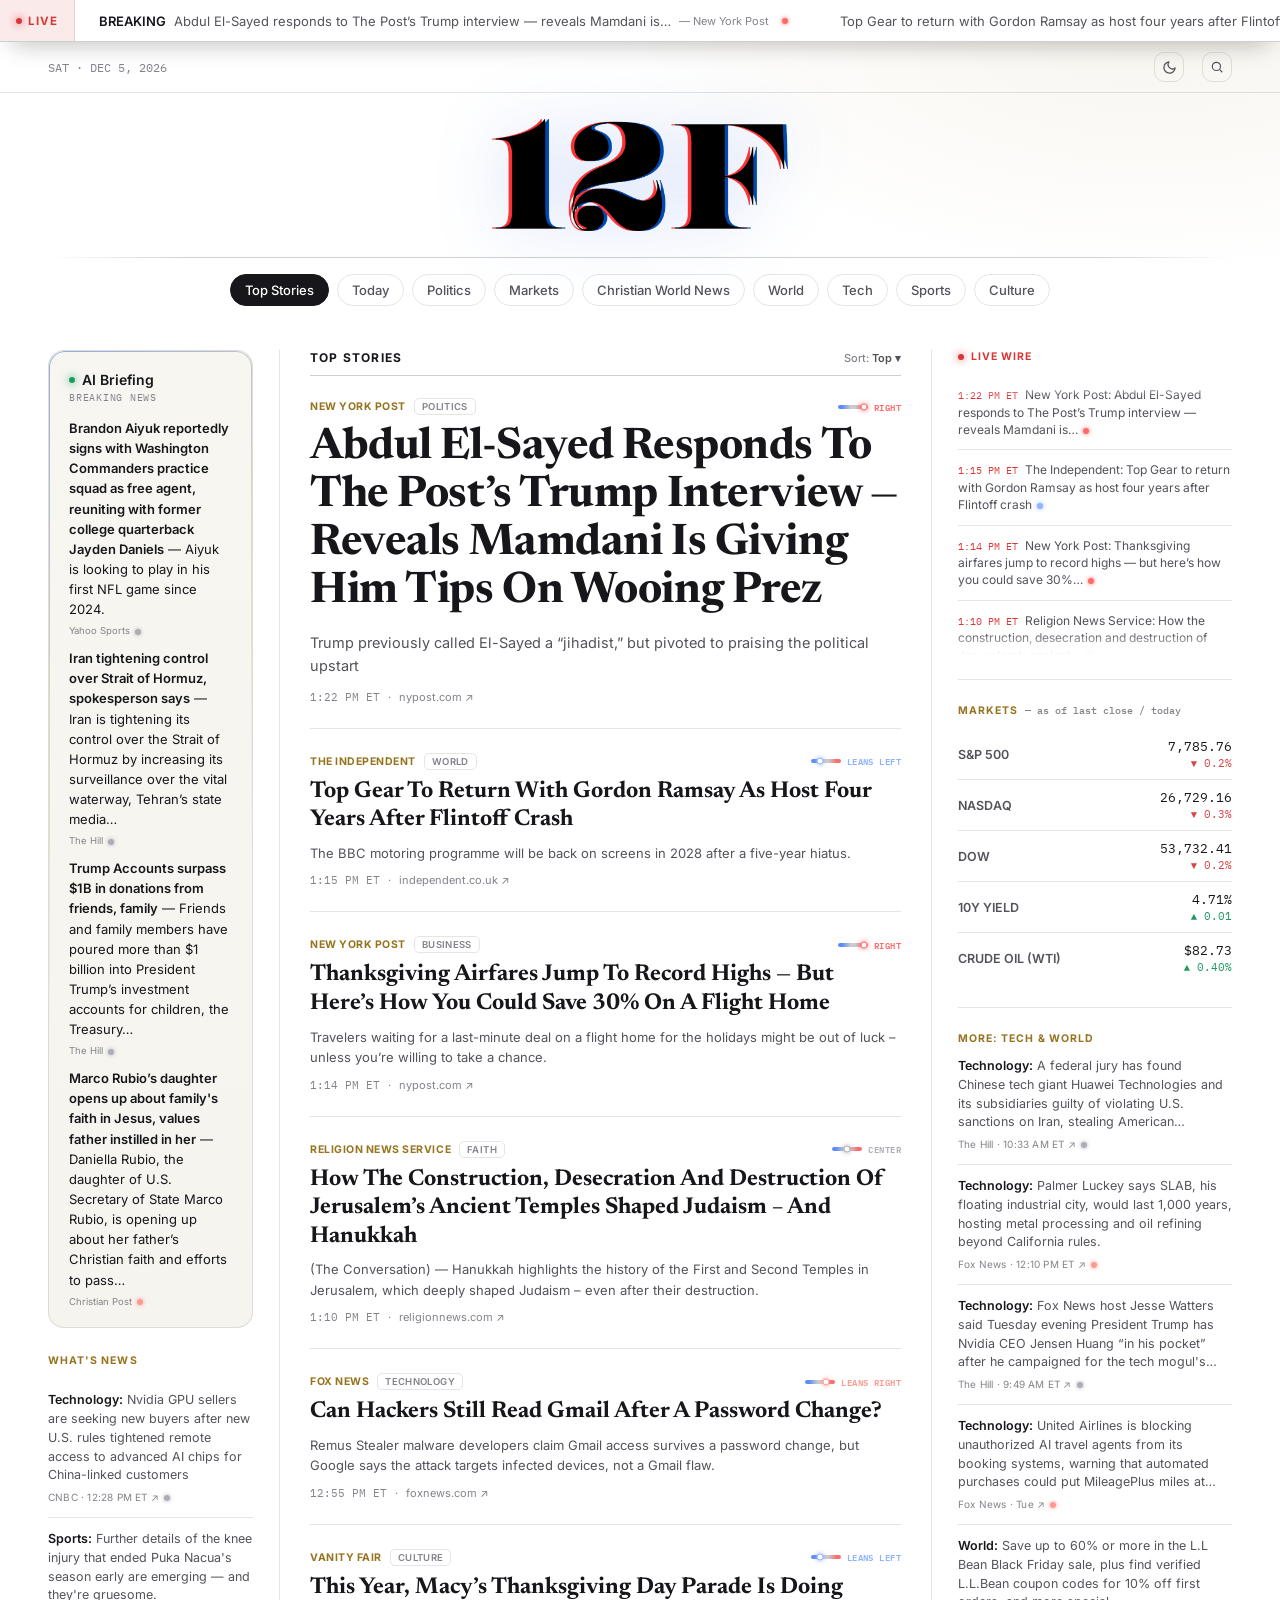
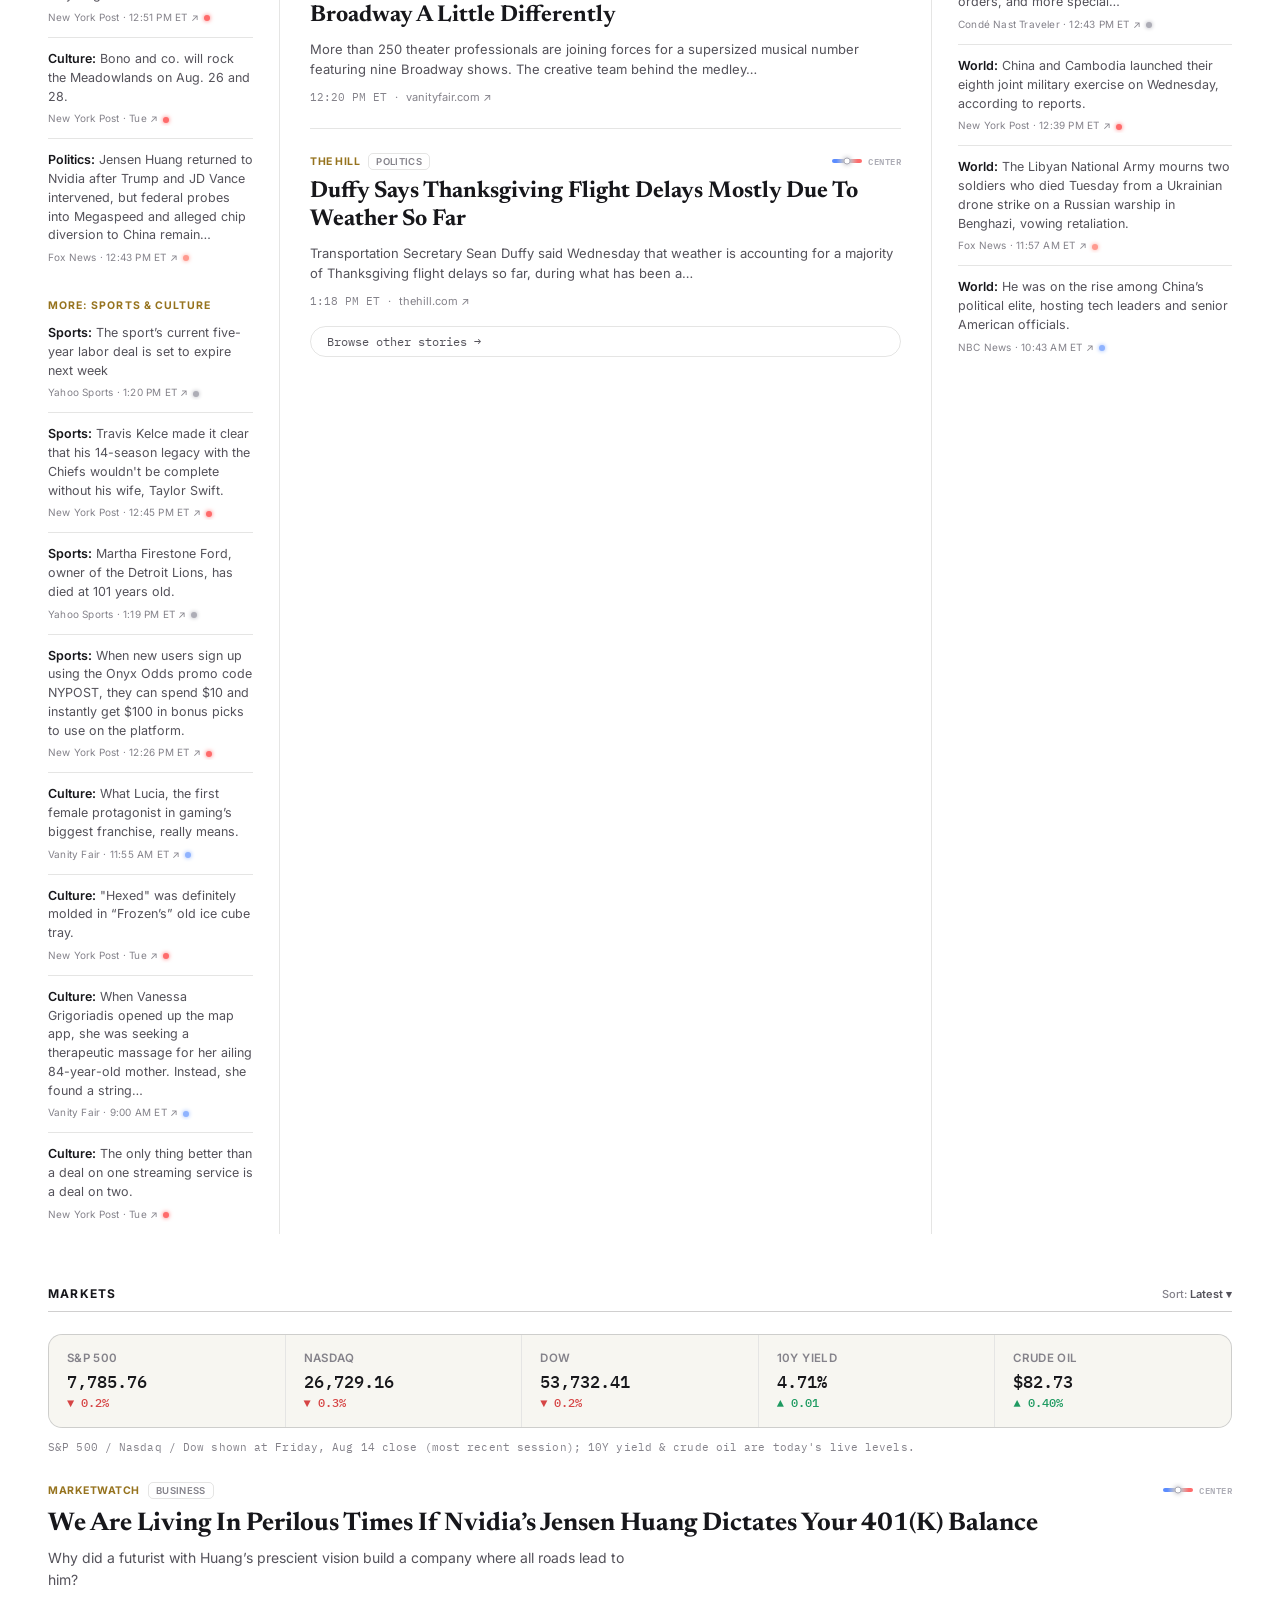
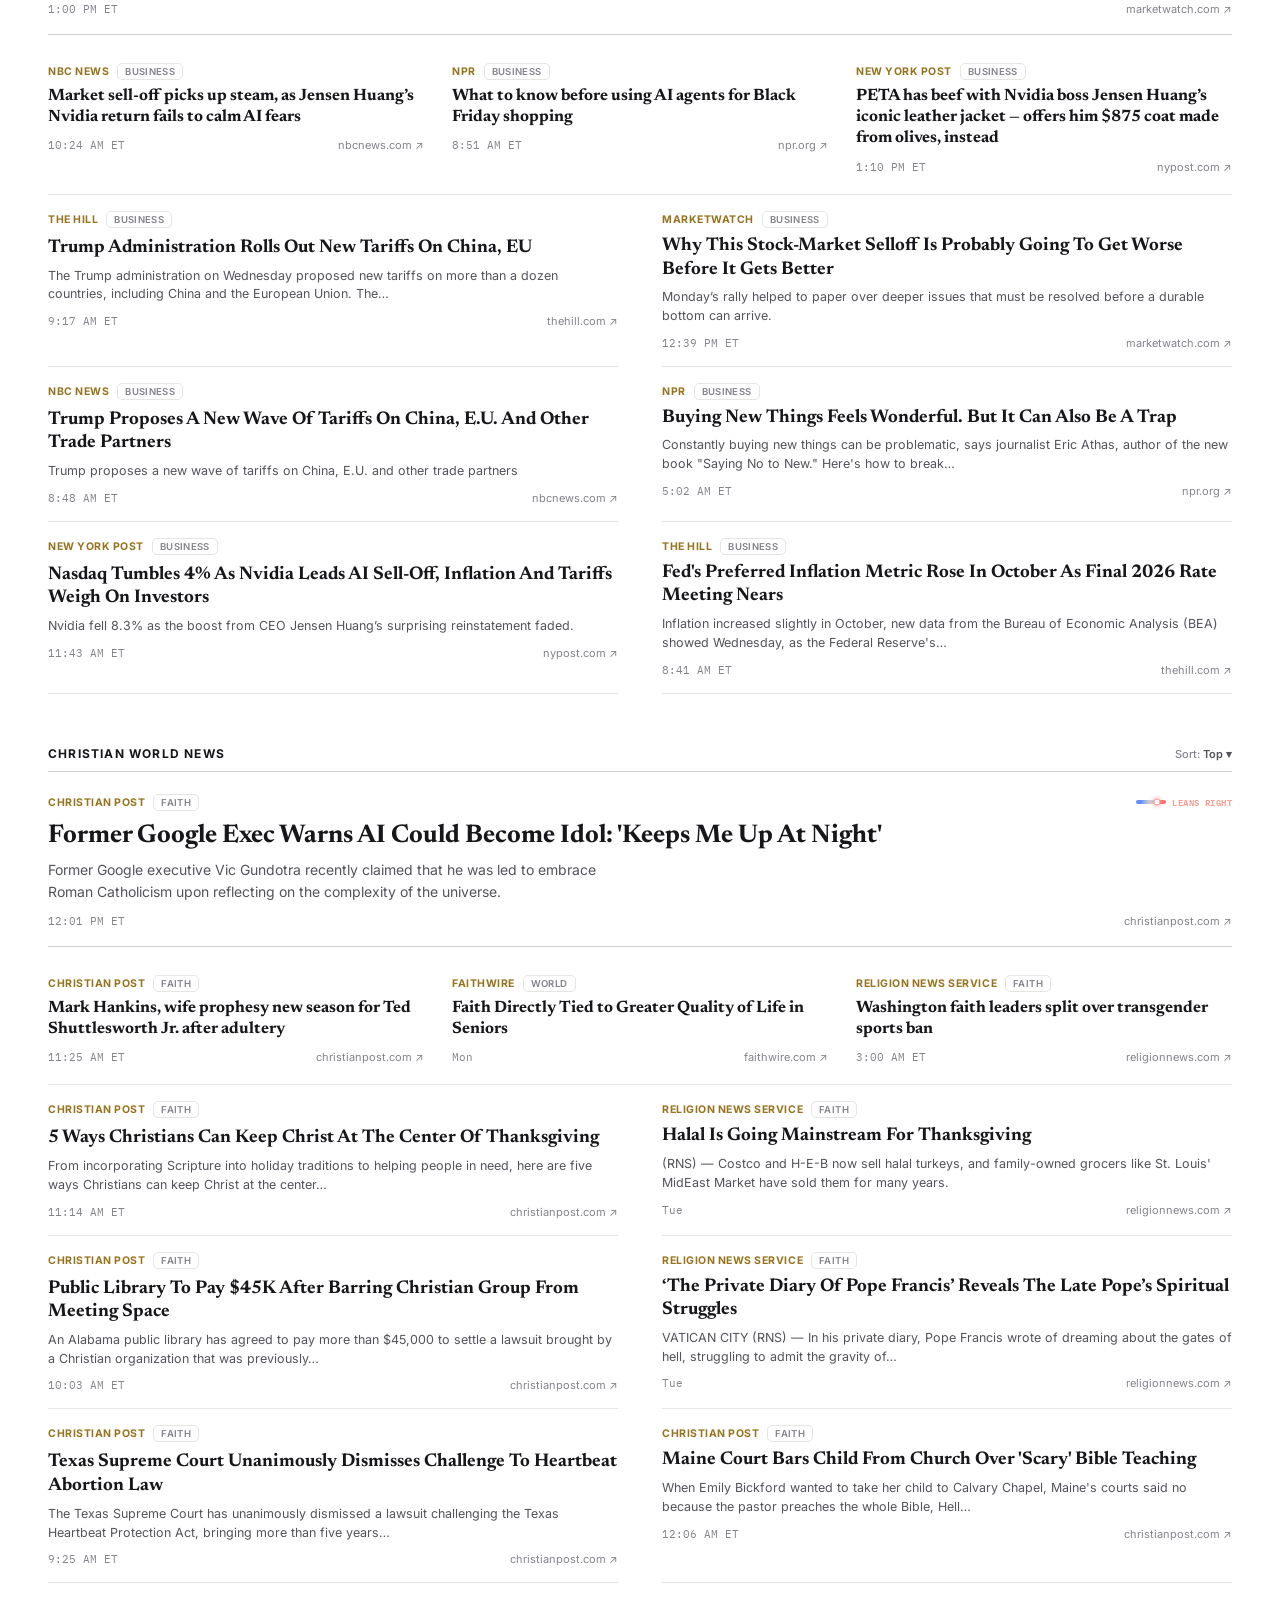
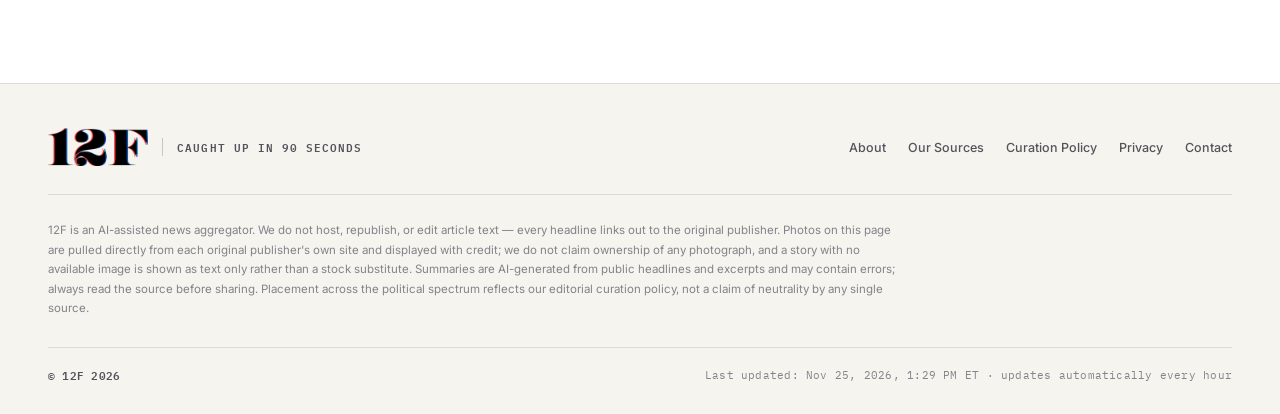
==== index.html @ a97f128a "Automated hourly news refresh" ====
<!DOCTYPE html>

<html lang="en">
<head>
<meta charset="utf-8"/>
<meta content="width=device-width, initial-scale=1, viewport-fit=cover" name="viewport"/>
<meta content="yes" name="apple-mobile-web-app-capable"/>
<meta content="black-translucent" name="apple-mobile-web-app-status-bar-style"/>
<!-- Tints the browser's own address-bar/status-bar chrome to match the
     page's current light/dark theme -- kept in sync by applyTheme() below
     every time the theme toggle is used. -->
<meta content="#FFFFFF" id="themeColorMeta" name="theme-color"/>
<title>12F — Caught Up In 90 Seconds</title>
<meta content="12F is an AI-powered news aggregator that gets you caught up in 90 seconds. Accurate news from politics, markets, world, tech, sports, culture, and Christian World News — pulled from every side of the spectrum, each source rated for bias, and updated automatically every hour." name="description"/>
<meta content="12F, news aggregator, AI news, AI-powered news, accurate news, breaking news, caught up in 90 seconds, unbiased news, news bias ratings, media bias checker, real-time news, hourly news updates, top headlines today, politics news, world news, markets news, business news, tech news, sports news, culture news, Christian news, Christian World News" name="keywords"/>
<meta content="index, follow" name="robots"/>
<meta content="12F" name="author"/>
<link href="https://12f.news/" rel="canonical"/>
<!-- Open Graph / social preview -->
<meta content="website" property="og:type"/>
<meta content="https://12f.news/" property="og:url"/>
<meta content="12F" property="og:site_name"/>
<meta content="12F — Caught Up In 90 Seconds" property="og:title"/>
<meta content="Accurate, AI-assisted news aggregation across politics, markets, world, tech, sports, culture and Christian World News — with source bias ratings, updated automatically every hour." property="og:description"/>
<!-- Dedicated share-card image: solid black background, fully opaque (no
     alpha channel) -- unlike 12f-logo-light.png (used elsewhere in the
     masthead/footer), which is a transparent-background logo meant to sit
     on the page's own background color. Link-preview generators (iMessage,
     Facebook, Slack, etc.) have nothing to composite a transparent image
     against, so they were filling the empty area with an extracted/blurred
     accent color instead -- producing the muddy reddish-tinted preview
     card. This image avoids that entirely by being opaque from the start. -->
<meta content="https://12f.news/12f-og-image.png" property="og:image"/>
<meta content="1200" property="og:image:width"/>
<meta content="630" property="og:image:height"/>
<!-- Twitter card -->
<meta content="summary_large_image" name="twitter:card"/>
<meta content="12F — Caught Up In 90 Seconds" name="twitter:title"/>
<meta content="Accurate, AI-assisted news aggregation across politics, markets, world, tech, sports, culture and Christian World News — with source bias ratings, updated automatically every hour." name="twitter:description"/>
<meta content="https://12f.news/12f-og-image.png" name="twitter:image"/>
<script type="application/ld+json">
{
  "@context": "https://schema.org",
  "@type": "NewsMediaOrganization",
  "name": "12F",
  "alternateName": "12F News",
  "url": "https://12f.news/",
  "logo": "https://12f.news/12f-logo-light.png",
  "slogan": "Caught Up in 90 Seconds",
  "description": "12F is an AI-powered, accurate news aggregator covering politics, markets, world, tech, sports, culture and Christian World News, with source bias ratings, updated automatically every hour."
}
</script>
<link href="12f-favicon-32.png" id="faviconLink" rel="icon" sizes="32x32" type="image/png"/>
<link href="12f-favicon-16.png" id="faviconLink16" rel="icon" sizes="16x16" type="image/png"/>
<link href="12f-favicon-180.png" rel="apple-touch-icon" sizes="180x180"/>
<link href="https://fonts.googleapis.com" rel="preconnect"/>
<link crossorigin="" href="https://fonts.gstatic.com" rel="preconnect"/>
<link href="https://fonts.googleapis.com/css2?family=Newsreader:ital,opsz,wght@0,6..72,400;0,6..72,500;0,6..72,600;0,6..72,700;1,6..72,400&amp;family=Inter:wght@400;500;600;700;800&amp;family=IBM+Plex+Mono:wght@400;500&amp;display=swap" rel="stylesheet"/>
<link href="12f.css" rel="stylesheet"/>
</head>
<body>
<!-- Category-switch loader: full-screen 3s animation that plays every time a
       chip is clicked, before the filtered articles are revealed. Theme-aware
       via CSS custom properties (light bg in light mode, dark bg in dark mode). -->
<div aria-hidden="true" class="cat-loader" id="catLoader">
<canvas id="catLoaderCanvas"></canvas>
<div class="cat-loader-content" id="catLoaderContent">
<div class="cat-loader-caption mono" id="catLoaderCaption"><span class="scan-word">SCANNING</span><span class="scan-cat">TOP STORIES</span></div>
</div>
</div>
<!-- Live Feed -- the always-on sticky ticker band at the very top of the
     page. Docks to the top of the viewport via native position:sticky once
     a visitor scrolls down into the main site feed -- see .live-feed in
     12f.css. -->
<div class="live-feed" id="liveFeed">
<div class="ticker-tag"><span class="ticker-dot"></span>LIVE</div>
<div class="ticker-track" id="heroTickerTrack"></div>
</div>
<!-- WSJ-style masthead: utility row (date + theme/search), centered
       nameplate, rule, nav. Date has id="pageDate" and is kept correct
       client-side (re-checked every minute) instead of a static hardcoded
       string -- see the "page date" script below. -->
<div class="masthead-utility">
<div class="utility-left mono" id="pageDate">MON · AUG 17, 2026</div>
<div class="utility-right">
<button aria-label="Switch to dark mode" class="icon-btn" id="themeToggle" title="Switch to dark mode">
<svg fill="none" height="15" id="themeToggleIcon" stroke="currentColor" stroke-linecap="round" stroke-linejoin="round" stroke-width="2" viewbox="0 0 24 24" width="15"><path d="M21 12.79A9 9 0 1 1 11.21 3 7 7 0 0 0 21 12.79z"></path></svg>
</button>
<button aria-label="Search" class="icon-btn" id="searchToggleBtn" title="Search">
<svg fill="none" height="14" stroke="currentColor" stroke-width="2" viewbox="0 0 24 24" width="14"><circle cx="11" cy="11" r="7"></circle><line x1="21" x2="16.65" y1="21" y2="16.65"></line></svg>
</button>
</div>
</div>
<div class="masthead-logo">
<img alt="12F" id="logoMasthead" src="12f-logo-light.png"/>
</div>
<div class="masthead-rule"></div>
<section class="search-band">
<div class="nav-row">
<div class="chip-row">
<div class="chip active" data-cat="all">Top Stories</div>
<div class="chip" data-cat="today">Today</div>
<div class="chip" data-cat="politics">Politics</div>
<div class="chip" data-cat="markets">Markets</div>
<div class="chip" data-cat="christian">Christian World News</div>
<div class="chip" data-cat="world">World</div>
<div class="chip" data-cat="tech">Tech</div>
<div class="chip" data-cat="sports">Sports</div>
<div class="chip" data-cat="culture">Culture</div>
</div>
</div>
</section>
<!-- Front page — three-column WSJ-density grid. Every headline below is a real,
       currently-published story pulled live from each outlet's RSS feed — every
       link points to the real article. -->
<section class="front-page" id="topics">
<aside class="rail rail-left">
<div class="briefing">
<div class="briefing-head">
<div class="briefing-title"><span class="dot"></span>AI Briefing</div>
<div class="briefing-time mono">Breaking News</div>
</div>
<ul>
<!-- AUTO:BRIEFING_START -->
<li><b>Brandon Aiyuk reportedly signs with Washington Commanders practice squad as free agent, reuniting with former college quarterback Jayden Daniels</b> — Aiyuk is looking to play in his first NFL game since 2024. <span class="cite"><a href="https://sports.yahoo.com/nfl/breaking-news/article/brandon-aiyuk-reportedly-signs-with-washington-commanders-practice-squad-as-free-agent-reuniting-with-former-college-quarterback-jayden-daniels-182447680.html" target="_blank" rel="noopener noreferrer">Yahoo Sports</a><span class="bias-dot-mini bias-C" title="Source bias rating: Center"></span></span></li>
<li><b>Iran tightening control over Strait of Hormuz, spokesperson says</b> — Iran is tightening its control over the Strait of Hormuz by increasing its surveillance over the vital waterway, Tehran’s state media… <span class="cite"><a href="https://thehill.com/policy/defense/6243090-iran-strait-of-hormuz-ships/" target="_blank" rel="noopener noreferrer">The Hill</a><span class="bias-dot-mini bias-C" title="Source bias rating: Center"></span></span></li>
<li><b>Trump Accounts surpass $1B in donations from friends, family</b> — Friends and family members have poured more than $1 billion into President Trump’s investment accounts for children, the Treasury… <span class="cite"><a href="https://thehill.com/homenews/administration/6243156-trump-accounts-contributions-treasury/" target="_blank" rel="noopener noreferrer">The Hill</a><span class="bias-dot-mini bias-C" title="Source bias rating: Center"></span></span></li>
<li><b>Marco Rubio’s daughter opens up about family&#x27;s faith in Jesus, values father instilled in her</b> — Daniella Rubio, the daughter of U.S. Secretary of State Marco Rubio, is opening up about her father’s Christian faith and efforts to pass… <span class="cite"><a href="https://www.christianpost.com/news/marco-rubios-daughter-thankful-for-familys-faith-in-jesus.html" target="_blank" rel="noopener noreferrer">Christian Post</a><span class="bias-dot-mini bias-CR" title="Source bias rating: Leans Right"></span></span></li>
<!-- AUTO:BRIEFING_END -->
</ul>
</div>
<div class="kicker">What's News</div>
<ul class="digest-list">
<!-- AUTO:DIGEST_START -->
<li data-cat="tech" data-today="yes" data-ts="1795627704"><b>Technology:</b> Nvidia GPU sellers are seeking new buyers after new U.S. rules tightened remote access to advanced AI chips for China-linked customers <span class="meta"><a href="https://www.cnbc.com/2026/11/25/nvidia-china-ai-chip-remote-access.html" target="_blank" rel="noopener noreferrer">CNBC · 12:28 PM ET ↗</a><span class="bias-dot-mini bias-C" title="Source bias rating: Center"></span></span></li>
<li data-cat="sports" data-today="yes" data-ts="1795629063"><b>Sports:</b> Further details of the knee injury that ended Puka Nacua&#x27;s season early are emerging — and they&#x27;re gruesome. <span class="meta"><a href="https://nypost.com/2026/11/25/sports/rams-star-puka-nacuas-mcl-was-completely-torn-off-the-shin-bone/" target="_blank" rel="noopener noreferrer">New York Post · 12:51 PM ET ↗</a><span class="bias-dot-mini bias-R" title="Source bias rating: Right"></span></span></li>
<li data-cat="culture" data-today="no" data-ts="1795555994"><b>Culture:</b> Bono and co. will rock the Meadowlands on Aug. 26 and 28. <span class="meta"><a href="https://nypost.com/2026/11/24/ticket-sales/u2-announces-2027-tour-two-metlife-stadium-concerts-get-tickets/" target="_blank" rel="noopener noreferrer">New York Post · Tue ↗</a><span class="bias-dot-mini bias-R" title="Source bias rating: Right"></span></span></li>
<li data-cat="politics" data-today="yes" data-ts="1795628584"><b>Politics:</b> Jensen Huang returned to Nvidia after Trump and JD Vance intervened, but federal probes into Megaspeed and alleged chip diversion to China remain… <span class="meta"><a href="https://www.foxnews.com/politics/trump-officials-odds-tech-titan-comeback-national-security-concerns-linger" target="_blank" rel="noopener noreferrer">Fox News · 12:43 PM ET ↗</a><span class="bias-dot-mini bias-CR" title="Source bias rating: Leans Right"></span></span></li>
<!-- AUTO:DIGEST_END -->
</ul>
<p class="empty-note" hidden="" id="digestEmpty">No stories in this category yet.</p>
<div class="rail-explore" id="exploreLeft">
<div class="kicker" style="margin-top:22px;">More: Sports &amp; Culture</div>
<ul class="digest-list">
<!-- AUTO:EXPLORE_LEFT_START -->
<li data-cat="sports" data-today="yes" data-ts="1795630839"><b>Sports:</b> The sport’s current five-year labor deal is set to expire next week <span class="meta"><a href="https://sports.yahoo.com/mlb/articles/mlb-sues-players-union-asks-182039408.html" target="_blank" rel="noopener noreferrer">Yahoo Sports · 1:20 PM ET ↗</a><span class="bias-dot-mini bias-C" title="Source bias rating: Center"></span></span></li>
<li data-cat="sports" data-today="yes" data-ts="1795628704"><b>Sports:</b> Travis Kelce made it clear that his 14-season legacy with the Chiefs wouldn&#x27;t be complete without his wife, Taylor Swift. <span class="meta"><a href="https://nypost.com/2026/11/25/sports/travis-kelce-reflects-on-100th-chiefs-home-game-with-nod-to-taylor-swift/" target="_blank" rel="noopener noreferrer">New York Post · 12:45 PM ET ↗</a><span class="bias-dot-mini bias-R" title="Source bias rating: Right"></span></span></li>
<li data-cat="sports" data-today="yes" data-ts="1795630774"><b>Sports:</b> Martha Firestone Ford, owner of the Detroit Lions, has died at 101 years old. <span class="meta"><a href="https://sports.yahoo.com/nfl/articles/detroit-lions-owner-martha-firestone-181934790.html" target="_blank" rel="noopener noreferrer">Yahoo Sports · 1:19 PM ET ↗</a><span class="bias-dot-mini bias-C" title="Source bias rating: Center"></span></span></li>
<li data-cat="sports" data-today="yes" data-ts="1795627607"><b>Sports:</b> When new users sign up using the Onyx Odds promo code NYPOST, they can spend $10 and instantly get $100 in bonus picks to use on the platform. <span class="meta"><a href="https://nypost.com/betting/onyx-odds-promo-code/" target="_blank" rel="noopener noreferrer">New York Post · 12:26 PM ET ↗</a><span class="bias-dot-mini bias-R" title="Source bias rating: Right"></span></span></li>
<li data-cat="culture" data-today="yes" data-ts="1795625751"><b>Culture:</b> What Lucia, the first female protagonist in gaming’s biggest franchise, really means. <span class="meta"><a href="https://www.vanityfair.com/story/grand-theft-auto-lucia" target="_blank" rel="noopener noreferrer">Vanity Fair · 11:55 AM ET ↗</a><span class="bias-dot-mini bias-CL" title="Source bias rating: Leans Left"></span></span></li>
<li data-cat="culture" data-today="no" data-ts="1795548807"><b>Culture:</b> &quot;Hexed&quot; was definitely molded in “Frozen’s” old ice cube tray. <span class="meta"><a href="https://nypost.com/2026/11/24/entertainment/hexed-review-a-watered-down-ripoff-of-better-disney-movies/" target="_blank" rel="noopener noreferrer">New York Post · Tue ↗</a><span class="bias-dot-mini bias-R" title="Source bias rating: Right"></span></span></li>
<li data-cat="culture" data-today="yes" data-ts="1795615214"><b>Culture:</b> When Vanessa Grigoriadis opened up the map app, she was seeking a therapeutic massage for her ailing 84-year-old mother. Instead, she found a string… <span class="meta"><a href="https://www.vanityfair.com/story/google-maps-sex-work-listings" target="_blank" rel="noopener noreferrer">Vanity Fair · 9:00 AM ET ↗</a><span class="bias-dot-mini bias-CL" title="Source bias rating: Leans Left"></span></span></li>
<li data-cat="culture" data-today="no" data-ts="1795518000"><b>Culture:</b> The only thing better than a deal on one streaming service is a deal on two. <span class="meta"><a href="https://nypost.com/2026/11/24/shopping/black-friday-bundles-disney-and-hulu-for-5-month-for-a-year/" target="_blank" rel="noopener noreferrer">New York Post · Tue ↗</a><span class="bias-dot-mini bias-R" title="Source bias rating: Right"></span></span></li>
<!-- AUTO:EXPLORE_LEFT_END -->
</ul>
</div>
</aside>
<main class="lead-col">
<div class="kicker-row"><span id="leadColLabel">Top Stories</span> <span class="sort">Sort: <b>Top ▾</b></span></div>
<!-- AUTO:LEAD_START -->
<article class="lead-story" data-cat="politics" data-today="yes" data-ts="1795630942">
        <div class="byline"><span class="source-tag">New York Post</span><span class="lean">Politics</span><span class="bias-meter bias-R" title="Source bias rating: Right"><span class="bias-track"><span class="bias-dot"></span></span><span class="bias-label">Right</span></span></div>
<div class="media"><img class="cover-photo" src="https://nypost.com/wp-content%2Fuploads%2Fsites%2F2%2F2026%2F11%2F2026-midterm-elections-brought-blue-148116689.jpg?w%3D1024" alt="Abdul El-Sayed responds to The Post’s Trump interview — reveals Mamdani is giving him tips on wooing prez" referrerpolicy="no-referrer" onerror="this.closest('.media').style.display='none'"><div class="photo-credit">Photo: via New York Post</div></div>
        <h2>Abdul El-Sayed responds to The Post’s Trump interview — reveals Mamdani is giving him tips on wooing prez</h2>
        <p class="dek">Trump previously called El-Sayed a “jihadist,” but pivoted to praising the political upstart</p>
        <div class="byline"><span class="mono">1:22 PM ET</span><span>·</span><a href="https://nypost.com/2026/11/25/us-news/abdul-el-sayed-responds-to-the-posts-trump-interview-reveals-mamdani-is-giving-him-tips-on-wooing-prez/" target="_blank" rel="noopener noreferrer">nypost.com ↗</a></div>
      </article>

      <div class="hr"></div>

<article class="sub-story" data-cat="world" data-today="yes" data-ts="1795630518">
        <div class="byline"><span class="source-tag">The Independent</span><span class="lean">World</span><span class="bias-meter bias-CL" title="Source bias rating: Leans Left"><span class="bias-track"><span class="bias-dot"></span></span><span class="bias-label">Leans Left</span></span></div>
        <div class="story-row">
          <img class="thumb" src="https://static.independent.co.uk/2026/11/25/18/389de9367c92d253e2831020e418b4f4Y29udGVudHNlYXJjaGFwaSwxNzk1NzE2Mjkz-2.86604935.jpg?width=1200&amp;auto=webp&amp;crop=3%3A2" alt="Top Gear to return with Gordon Ramsay as host four years after Flintoff crash" referrerpolicy="no-referrer" onerror="this.style.display='none'">
          <div class="story-col">
            <h3>Top Gear to return with Gordon Ramsay as host four years after Flintoff crash</h3>
            <p>The BBC motoring programme will be back on screens in 2028 after a five-year hiatus.</p>
            <div class="byline"><span class="mono">1:15 PM ET</span><span>·</span><a href="https://www.the-independent.com/news/uk/home-news/gordon-ramsay-richard-hammond-jeremy-clarkson-silverstone-ptsd-b3091706.html" target="_blank" rel="noopener noreferrer">independent.co.uk ↗</a></div>
          </div>
        </div>
      </article>

      <div class="hr"></div>

<article class="sub-story" data-cat="markets" data-today="yes" data-ts="1795630477">
        <div class="byline"><span class="source-tag">New York Post</span><span class="lean">Business</span><span class="bias-meter bias-R" title="Source bias rating: Right"><span class="bias-track"><span class="bias-dot"></span></span><span class="bias-label">Right</span></span></div>
        <div class="story-row">
          <img class="thumb" src="https://nypost.com/wp-content%2Fuploads%2Fsites%2F2%2F2026%2F11%2Fpeople-traveling-thanksgiving-holiday-newark-150015197.jpg?w%3D1024" alt="Thanksgiving airfares jump to record highs — but here’s how you could save 30% on a flight home" referrerpolicy="no-referrer" onerror="this.style.display='none'">
          <div class="story-col">
            <h3>Thanksgiving airfares jump to record highs — but here’s how you could save 30% on a flight home</h3>
            <p>Travelers waiting for a last-minute deal on a flight home for the holidays might be out of luck – unless you’re willing to take a chance.</p>
            <div class="byline"><span class="mono">1:14 PM ET</span><span>·</span><a href="https://nypost.com/2026/11/25/business/thanksgiving-airfares-jump-to-record-highs-but-heres-how-you-could-save-30-on-a-flight-home/" target="_blank" rel="noopener noreferrer">nypost.com ↗</a></div>
          </div>
        </div>
      </article>

      <div class="hr"></div>

<article class="sub-story" data-cat="christian" data-today="yes" data-ts="1795630221">
        <div class="byline"><span class="source-tag">Religion News Service</span><span class="lean">Faith</span><span class="bias-meter bias-C" title="Source bias rating: Center"><span class="bias-track"><span class="bias-dot"></span></span><span class="bias-label">Center</span></span></div>
        <div class="story-row">
          <img class="thumb" src="https://images.theconversation.com/files/773788/original/file-20261124-62-s1ytcd.jpg?ixlib=rb-4.1.1&amp;amp;q=45&amp;amp;auto=format&amp;amp;w=754&amp;amp;fit=clip" alt="How the construction, desecration and destruction of Jerusalem’s ancient temples shaped Judaism – and Hanukkah" referrerpolicy="no-referrer" onerror="this.style.display='none'">
          <div class="story-col">
            <h3>How the construction, desecration and destruction of Jerusalem’s ancient temples shaped Judaism – and Hanukkah</h3>
            <p>(The Conversation) — Hanukkah highlights the history of the First and Second Temples in Jerusalem, which deeply shaped Judaism – even after their destruction.</p>
            <div class="byline"><span class="mono">1:10 PM ET</span><span>·</span><a href="https://religionnews.com/2026/11/25/how-the-construction-desecration-and-destruction-of-jerusalems-ancient-temples-shaped-judaism-and-hanukkah/" target="_blank" rel="noopener noreferrer">religionnews.com ↗</a></div>
          </div>
        </div>
      </article>

      <div class="hr"></div>

<article class="sub-story" data-cat="tech" data-today="yes" data-ts="1795629349">
        <div class="byline"><span class="source-tag">Fox News</span><span class="lean">Technology</span><span class="bias-meter bias-CR" title="Source bias rating: Leans Right"><span class="bias-track"><span class="bias-dot"></span></span><span class="bias-label">Leans Right</span></span></div>
        <div class="story-row">
          <img class="thumb" src="https://a57.foxnews.com/static.foxnews.com/foxnews.com/content/uploads/2024/04/931/523/Gmail.jpg?ve=1&amp;tl=1" alt="Can hackers still read Gmail after a password change?" referrerpolicy="no-referrer" onerror="this.style.display='none'">
          <div class="story-col">
            <h3>Can hackers still read Gmail after a password change?</h3>
            <p>Remus Stealer malware developers claim Gmail access survives a password change, but Google says the attack targets infected devices, not a Gmail flaw.</p>
            <div class="byline"><span class="mono">12:55 PM ET</span><span>·</span><a href="https://www.foxnews.com/tech/can-hackers-still-read-gmail-after-password-change" target="_blank" rel="noopener noreferrer">foxnews.com ↗</a></div>
          </div>
        </div>
      </article>

      <div class="hr"></div>

<article class="sub-story" data-cat="culture" data-today="yes" data-ts="1795627234">
        <div class="byline"><span class="source-tag">Vanity Fair</span><span class="lean">Culture</span><span class="bias-meter bias-CL" title="Source bias rating: Leans Left"><span class="bias-track"><span class="bias-dot"></span></span><span class="bias-label">Leans Left</span></span></div>
        <div class="story-row">
          <img class="thumb" src="https://media.vanityfair.com/photos/6b07111c75a0d0bdf5364135/master/pass/NUP_212429_00048.JPG" alt="This Year, Macy’s Thanksgiving Day Parade Is Doing Broadway a Little Differently" referrerpolicy="no-referrer" onerror="this.style.display='none'">
          <div class="story-col">
            <h3>This Year, Macy’s Thanksgiving Day Parade Is Doing Broadway a Little Differently</h3>
            <p>More than 250 theater professionals are joining forces for a supersized musical number featuring nine Broadway shows. The creative team behind the medley…</p>
            <div class="byline"><span class="mono">12:20 PM ET</span><span>·</span><a href="https://www.vanityfair.com/story/100th-macys-thanksgiving-day-parade-broadway" target="_blank" rel="noopener noreferrer">vanityfair.com ↗</a></div>
          </div>
        </div>
      </article>

      <div class="hr"></div>

<article class="sub-story" data-cat="politics" data-today="yes" data-ts="1795630720">
        <div class="byline"><span class="source-tag">The Hill</span><span class="lean">Politics</span><span class="bias-meter bias-C" title="Source bias rating: Center"><span class="bias-track"><span class="bias-dot"></span></span><span class="bias-label">Center</span></span></div>
        <div class="story-row">
          <img class="thumb" src="https://thehill.com/wp-content/uploads/sites/2/2026/11/top_duffy_111426_ap_tom-brenner-e1794943547365.jpg?w=900" alt="Duffy says Thanksgiving flight delays mostly due to weather so far" referrerpolicy="no-referrer" onerror="this.style.display='none'">
          <div class="story-col">
            <h3>Duffy says Thanksgiving flight delays mostly due to weather so far</h3>
            <p>Transportation Secretary Sean Duffy said Wednesday that weather is accounting for a majority of Thanksgiving flight delays so far, during what has been a…</p>
            <div class="byline"><span class="mono">1:18 PM ET</span><span>·</span><a href="https://thehill.com/policy/transportation/6243181-duffy-thanksgiving-flight-delays-storms/" target="_blank" rel="noopener noreferrer">thehill.com ↗</a></div>
          </div>
        </div>
      </article>
<!-- AUTO:LEAD_END -->
<p class="empty-note" hidden="" id="topStoriesEmpty">No stories in this category yet — check back after the next refresh.</p>
<!-- AUTO:CATGRIDS_START -->
<div class="flat-grid cat-grid cat-grid--a" data-cat-grid="politics">
<div class="cg-block cg-hero-medium" data-cat="politics" data-today="yes" data-ts="1795627847">
        <div class="media"><img class="hero-medium-photo" src="https://npr.brightspotcdn.com/dims3/default/strip/false/crop/5890x3927+0+0/resize/5890x3927!/quality/85/format/webp/?url=https%3A%2F%2Fnpr-production-npr.s3.us-east-1.amazonaws.com%2Fbrightspot%2F43%2F3b%2F29bab78c4dbabe5ff0b0354fe457%2Fgettyimages-2184408117.jpg" alt="Group of Senate Democrats push to add freshman to leadership" referrerpolicy="no-referrer" onerror="this.closest('.media').style.display='none'"><div class="photo-credit">Photo: via NPR</div></div>
        <div class="byline"><span class="source-tag">NPR</span><span class="lean">National</span><span class="bias-meter bias-CL" title="Source bias rating: Leans Left"><span class="bias-track"><span class="bias-dot"></span></span><span class="bias-label">Leans Left</span></span></div>
        <h3>Group of Senate Democrats push to add freshman to leadership</h3>
        <p>Several Democratic senators have been signaling this move, saying the party needs to acknowledge the diverse class of incoming freshman that catapulted the party to…</p>
        <div class="meta"><span class="mono">12:30 PM ET</span><a href="https://www.npr.org/2026/11/25/g-s1-155518/senate-democrats-freshman-leadership-schumer-van-hollen" target="_blank" rel="noopener noreferrer">npr.org ↗</a></div>
      </div>
      <div class="cg-block cg-strip">
<div class="cg-strip-item" data-cat="politics" data-today="yes" data-ts="1795620374">
          <div class="byline"><span class="source-tag">NBC News</span><span class="lean">Politics</span></div>
          <h4>Trump proposes new tariffs on China, the European Union and other trade partners</h4>
          <div class="meta"><span class="mono">10:26 AM ET</span><a href="https://www.nbcnews.com/video/trump-proposes-new-tariffs-on-china-the-european-union-and-other-trade-partners-274166853924" target="_blank" rel="noopener noreferrer">nbcnews.com ↗</a></div>
        </div>
<div class="cg-strip-item" data-cat="politics" data-today="yes" data-ts="1795629957">
          <div class="byline"><span class="source-tag">New York Post</span><span class="lean">Politics</span></div>
          <h4>Democratic Senate campaign boss Gilibrand eyes 60-seat supermajority after 2028 elections</h4>
          <div class="meta"><span class="mono">1:05 PM ET</span><a href="https://nypost.com/2026/11/25/us-news/democrats-eye-60-seat-senate-supermajority-after-2028-elections/" target="_blank" rel="noopener noreferrer">nypost.com ↗</a></div>
        </div>
<div class="cg-strip-item" data-cat="politics" data-today="yes" data-ts="1795630515">
          <div class="byline"><span class="source-tag">The Hill</span><span class="lean">Politics</span></div>
          <h4>Alex Pretti mother: Family &#x27;still being stonewalled&#x27;</h4>
          <div class="meta"><span class="mono">1:15 PM ET</span><a href="https://thehill.com/homenews/state-watch/6242971-nurse-alex-pretti-death-investigation/" target="_blank" rel="noopener noreferrer">thehill.com ↗</a></div>
        </div>
      </div>
      <div class="cg-block cg-mixed2">
<div class="cg-mixed-item" data-cat="politics" data-today="yes" data-ts="1795628240">
          <div class="byline"><span class="source-tag">Fox News</span><span class="lean">Politics</span></div>
          <div class="story-row">
            <img class="thumb" src="https://a57.foxnews.com/static.foxnews.com/foxnews.com/content/uploads/2026/08/931/523/tim-walz-house-oversight-hearing.jpg?ve=1&amp;tl=1" alt="Troubling side effects of Walz’s signature legislation triggering local outrage as he heads for the exit" referrerpolicy="no-referrer" onerror="this.style.display='none'">
            <div class="story-col">
              <h3>Troubling side effects of Walz’s signature legislation triggering local outrage as he heads for the exit</h3>
              <p>A viral clip shows a Minneapolis 911 official telling City Council 41 percent of her staff are out on Minnesota&#x27;s paid family and medical…</p>
              <div class="meta"><span class="mono">12:37 PM ET</span><a href="https://www.foxnews.com/politics/troubling-side-effects-walz-signature-legislation-triggering-local-outrage-heads-exit" target="_blank" rel="noopener noreferrer">foxnews.com ↗</a></div>
            </div>
          </div>
        </div>
<div class="cg-mixed-item" data-cat="politics" data-today="yes" data-ts="1795607405">
          <div class="byline"><span class="source-tag">NPR</span><span class="lean">National</span></div>
          <h3>Republican wants FBI and CIA answers before questioning Nvidia chief</h3>
          <p>&quot;The public is rightly concerned,&quot; says the Republican lawmaker, who wants to know what the FBI and CIA knew about potential national…</p>
          <div class="meta"><span class="mono">6:50 AM ET</span><a href="https://www.npr.org/2026/11/25/nx-s1-6052417/nvidia-jensen-huang-reaction-republicans-congress-investigation" target="_blank" rel="noopener noreferrer">npr.org ↗</a></div>
        </div>
<div class="cg-mixed-item" data-cat="politics" data-today="yes" data-ts="1795612698">
          <div class="byline"><span class="source-tag">NBC News</span><span class="lean">Politics</span></div>
          <div class="story-row">
            <img class="thumb" src="https://media-cldnry.s-nbcnews.com/image/upload/t_fit_1500w/mpx/2704722219/2026_11/1795612693707_tdy_news_8a_gosk_trump_jensen_261125_S3_1920x1080-pbuyeo.jpg" alt="Trump Signals Willingness to Pardon Nvidia’s Jensen Huang" referrerpolicy="no-referrer" onerror="this.style.display='none'">
            <div class="story-col">
              <h3>Trump Signals Willingness to Pardon Nvidia’s Jensen Huang</h3>
              <p>Jensen Huang, the freshly reinstated CEO of Nvidia, is set to testify before a number of Congressional committees and ahead of those…</p>
              <div class="meta"><span class="mono">8:18 AM ET</span><a href="https://www.today.com/video/huang-calls-trump-role-in-reinstatement-completely-untrue-274157637679" target="_blank" rel="noopener noreferrer">nbcnews.com ↗</a></div>
            </div>
          </div>
        </div>
<div class="cg-mixed-item" data-cat="politics" data-today="yes" data-ts="1795613071">
          <div class="byline"><span class="source-tag">New York Post</span><span class="lean">Politics</span></div>
          <h3>9 more Russian and Ukrainian kids reunited with families, Melania Trump says</h3>
          <p>The breakthrough comes weeks after the first lady touted her work to secure a ceasefire in the war-torn Oleshky.</p>
          <div class="meta"><span class="mono">8:24 AM ET</span><a href="https://nypost.com/2026/11/25/us-news/9-more-russian-and-ukrainian-kids-reunited-with-families-melania-trump-says/" target="_blank" rel="noopener noreferrer">nypost.com ↗</a></div>
        </div>
<div class="cg-mixed-item" data-cat="politics" data-today="yes" data-ts="1795624820">
          <div class="byline"><span class="source-tag">Fox News</span><span class="lean">Politics</span></div>
          <div class="story-row">
            <img class="thumb" src="https://a57.foxnews.com/static.foxnews.com/foxnews.com/content/uploads/2026/10/931/523/ilhan-omar-home-raid.jpg?ve=1&amp;tl=1" alt="Federal grand jury hears evidence in Ilhan Omar investigation, as court records use 3 versions of her name" referrerpolicy="no-referrer" onerror="this.style.display='none'">
            <div class="story-col">
              <h3>Federal grand jury hears evidence in Ilhan Omar investigation, as court records use 3 versions of her name</h3>
              <p>A federal grand jury in Minnesota is hearing evidence as investigators examine whether Ilhan Omar used a false name or birth date to get…</p>
              <div class="meta"><span class="mono">11:40 AM ET</span><a href="https://www.foxnews.com/politics/federal-grand-jury-hears-evidence-ilhan-omar-investigation-court-records-use-3-versions-her-name" target="_blank" rel="noopener noreferrer">foxnews.com ↗</a></div>
            </div>
          </div>
        </div>
<div class="cg-mixed-item" data-cat="politics" data-today="no" data-ts="1795560841">
          <div class="byline"><span class="source-tag">NPR</span><span class="lean">National</span></div>
          <h3>Moving to Florida may become a choice of some Republicans after midterms</h3>
          <p>In Florida, Republicans kept power of state government after the midterms. It&#x27;s now the largest state where the GOP is still in charge.</p>
          <div class="meta"><span class="mono">Tue</span><a href="https://www.npr.org/2026/11/24/nx-s1-6050930/moving-to-florida-may-become-a-choice-of-some-republicans-after-midterms" target="_blank" rel="noopener noreferrer">npr.org ↗</a></div>
        </div>
      </div>
      </div>
<div class="flat-grid cat-grid cat-grid--b" data-cat-grid="world">
<div class="cg-block cg-hero-split" data-cat="world" data-today="yes" data-ts="1795628592">
        <div class="chs-text">
          <div class="byline"><span class="source-tag">Condé Nast Traveler</span><span class="lean">Travel</span><span class="bias-meter bias-C" title="Source bias rating: Center"><span class="bias-track"><span class="bias-dot"></span></span><span class="bias-label">Center</span></span></div>
          <h3>L.L.Bean Promo Code | 60% Off | Black Friday 2026</h3>
          <p>Save up to 60% or more in the L.L Bean Black Friday sale, plus find verified L.L.Bean coupon codes for 10% off first orders, and more special discounts available this November.</p>
          <div class="meta"><span class="mono">12:43 PM ET</span><a href="https://www.cntraveler.com/story/ll-bean-promo-code" target="_blank" rel="noopener noreferrer">cntraveler.com ↗</a></div>
        </div>
        <div class="chs-media"><img class="hero-split-photo" src="https://media.cntraveler.com/photos/595fe1799e18824e0412bb64/master/pass/MAG-AUG17-CORSICA-grossman.jpg" alt="L.L.Bean Promo Code | 60% Off | Black Friday 2026" referrerpolicy="no-referrer" onerror="this.closest('.chs-media').style.display='none'"><div class="photo-credit">Photo: via Condé Nast Traveler</div></div>
      </div>
      <div class="cg-block cg-dense">
<div class="cg-dense-item" data-cat="world" data-today="yes" data-ts="1795628348">
          <img class="thumb thumb-sm" src="https://nypost.com/wp-content%2Fuploads%2Fsites%2F2%2F2026%2F11%2F2026-shows-scene-opening-joint-150008611.jpg?w%3D1024" alt="Cambodia hosts Chinese military for Golden Dragon joint exercise to strengthen ties between the 2 nations" referrerpolicy="no-referrer" onerror="this.style.display='none'">
          <div class="cg-dense-col">
            <div class="byline"><span class="source-tag">New York Post</span><span class="lean">World</span></div>
            <h4>Cambodia hosts Chinese military for Golden Dragon joint exercise to strengthen ties between the 2 nations</h4>
            <div class="meta"><span class="mono">12:39 PM ET</span><a href="https://nypost.com/2026/11/25/world-news/cambodia-hosts-chinese-military-for-golden-dragon-joint-exercise-to-strengthen-ties-between-the-2-nations/" target="_blank" rel="noopener noreferrer">nypost.com ↗</a></div>
          </div>
        </div>
<div class="cg-dense-item cg-dense-item--text" data-cat="world" data-today="yes" data-ts="1795625861">
          <div class="byline"><span class="source-tag">Fox News</span><span class="lean">World</span></div>
          <h4>Libyans pledge to retaliate after Ukraine strikes Russian warship near Benghazi, killing 2 soldiers</h4>
          <div class="meta"><span class="mono">11:57 AM ET</span><a href="https://www.foxnews.com/world/libyans-pledge-retaliate-ukraine-strikes-russian-warship-benghazi-killing-2-soldiers" target="_blank" rel="noopener noreferrer">foxnews.com ↗</a></div>
        </div>
<div class="cg-dense-item cg-dense-item--text" data-cat="world" data-today="yes" data-ts="1795621433">
          <div class="byline"><span class="source-tag">NBC News</span><span class="lean">World</span></div>
          <h4>A rising political star in China is the latest victim of Xi’s purge</h4>
          <div class="meta"><span class="mono">10:43 AM ET</span><a href="https://www.nbcnews.com/world/china/rising-star-china-latest-victim-xis-purge-chen-jining-rcna611258" target="_blank" rel="noopener noreferrer">nbcnews.com ↗</a></div>
        </div>
<div class="cg-dense-item" data-cat="world" data-today="yes" data-ts="1795616074">
          <img class="thumb thumb-sm" src="https://npr.brightspotcdn.com/dims3/default/strip/false/crop/1280x960+0+0/resize/1280x960!/quality/85/format/webp/?url=https%3A%2F%2Fnpr-production-npr.s3.us-east-1.amazonaws.com%2Fbrightspot%2Fac%2F9c%2Fcdbbeb7644308b0cf64b036b7f76%2Fliberian-thanksgiving-10.jpg" alt="How American Thanksgiving took root -- and evolved -- in Liberia" referrerpolicy="no-referrer" onerror="this.style.display='none'">
          <div class="cg-dense-col">
            <div class="byline"><span class="source-tag">NPR</span><span class="lean">World</span></div>
            <h4>How American Thanksgiving took root -- and evolved -- in Liberia</h4>
            <div class="meta"><span class="mono">9:14 AM ET</span><a href="https://www.npr.org/2026/11/25/nx-s1-6048614/thanksgiving-liberia-gratitude-prayer" target="_blank" rel="noopener noreferrer">npr.org ↗</a></div>
          </div>
        </div>
<div class="cg-dense-item cg-dense-item--text" data-cat="world" data-today="yes" data-ts="1795630312">
          <div class="byline"><span class="source-tag">The Independent</span><span class="lean">World</span></div>
          <h4>Douglas Alexander has exposed a fatal flaw in Ed Miliband’s political judgement</h4>
          <div class="meta"><span class="mono">1:11 PM ET</span><a href="https://www.the-independent.com/news/uk/politics/ed-miliband-russell-brand-douglas-alexander-b3091495.html" target="_blank" rel="noopener noreferrer">independent.co.uk ↗</a></div>
        </div>
<div class="cg-dense-item cg-dense-item--text" data-cat="world" data-today="yes" data-ts="1795621305">
          <div class="byline"><span class="source-tag">The Hill</span><span class="lean">Foreign Policy</span></div>
          <h4>Shapiro says Biden should&#x27;ve done more to rein in Netanyahu</h4>
          <div class="meta"><span class="mono">10:41 AM ET</span><a href="https://thehill.com/homenews/campaign/6242554-shapiro-criticizes-biden-netanyahu/" target="_blank" rel="noopener noreferrer">thehill.com ↗</a></div>
        </div>
<div class="cg-dense-item" data-cat="world" data-today="yes" data-ts="1795624200">
          <img class="thumb thumb-sm" src="https://media.cntraveler.com/photos/6b05f85bcc304b471ab0e103/master/pass/WPS56594.jpg" alt="How We Pulled It Off: A Pakistani Wedding Under the Mudéjar Arches of Seville" referrerpolicy="no-referrer" onerror="this.style.display='none'">
          <div class="cg-dense-col">
            <div class="byline"><span class="source-tag">Condé Nast Traveler</span><span class="lean">Travel</span></div>
            <h4>How We Pulled It Off: A Pakistani Wedding Under the Mudéjar Arches of Seville</h4>
            <div class="meta"><span class="mono">11:30 AM ET</span><a href="https://www.cntraveler.com/story/seville-destination-wedding-how-we-pulled-it-off" target="_blank" rel="noopener noreferrer">cntraveler.com ↗</a></div>
          </div>
        </div>
<div class="cg-dense-item cg-dense-item--text" data-cat="world" data-today="yes" data-ts="1795621934">
          <div class="byline"><span class="source-tag">New York Post</span><span class="lean">World</span></div>
          <h4>Judges in Netanyahu’s corruption trial propose dropping charges against PM</h4>
          <div class="meta"><span class="mono">10:52 AM ET</span><a href="https://nypost.com/2026/11/25/world-news/judges-in-netanyahus-trial-propose-dropping-charges/" target="_blank" rel="noopener noreferrer">nypost.com ↗</a></div>
        </div>
<div class="cg-dense-item cg-dense-item--text" data-cat="world" data-today="yes" data-ts="1795625481">
          <div class="byline"><span class="source-tag">Fox News</span><span class="lean">World</span></div>
          <h4>Christians increasingly targeted across Europe as watchdog warns of rising hostility</h4>
          <div class="meta"><span class="mono">11:51 AM ET</span><a href="https://www.foxnews.com/world/christians-increasingly-targeted-across-europe-watchdog-warns-rising-hostility" target="_blank" rel="noopener noreferrer">foxnews.com ↗</a></div>
        </div>
      </div>
      </div>
<div class="flat-grid cat-grid cat-grid--a" data-cat-grid="markets">
<div class="cg-block cg-hero-medium" data-cat="markets" data-today="yes" data-ts="1795629600">
        <div class="media"><img class="hero-medium-photo" src="https://images.mktw.net/im-58425830" alt="We are living in perilous times if Nvidia’s Jensen Huang dictates your 401(k) balance" referrerpolicy="no-referrer" onerror="this.closest('.media').style.display='none'"><div class="photo-credit">Photo: via MarketWatch</div></div>
        <div class="byline"><span class="source-tag">MarketWatch</span><span class="lean">Business</span><span class="bias-meter bias-C" title="Source bias rating: Center"><span class="bias-track"><span class="bias-dot"></span></span><span class="bias-label">Center</span></span></div>
        <h3>We are living in perilous times if Nvidia’s Jensen Huang dictates your 401(k) balance</h3>
        <p>Why did a futurist with Huang’s prescient vision build a company where all roads lead to him?</p>
        <div class="meta"><span class="mono">1:00 PM ET</span><a href="https://www.marketwatch.com/story/we-are-living-in-perilous-times-if-nvidias-jensen-huang-dictates-your-401-k-balance-e0942d1e?mod=mw_rss_topstories" target="_blank" rel="noopener noreferrer">marketwatch.com ↗</a></div>
      </div>
      <div class="cg-block cg-strip">
<div class="cg-strip-item" data-cat="markets" data-today="yes" data-ts="1795620270">
          <div class="byline"><span class="source-tag">NBC News</span><span class="lean">Business</span></div>
          <h4>Market sell-off picks up steam, as Jensen Huang’s Nvidia return fails to calm AI fears</h4>
          <div class="meta"><span class="mono">10:24 AM ET</span><a href="https://www.nbcnews.com/business/markets/market-sell-underway-gains-huangs-nvidia-move-stall-rcna611268" target="_blank" rel="noopener noreferrer">nbcnews.com ↗</a></div>
        </div>
<div class="cg-strip-item" data-cat="markets" data-today="yes" data-ts="1795614716">
          <div class="byline"><span class="source-tag">NPR</span><span class="lean">Business</span></div>
          <h4>What to know before using AI agents for Black Friday shopping</h4>
          <div class="meta"><span class="mono">8:51 AM ET</span><a href="https://www.npr.org/2026/11/25/nx-s1-6048524/what-to-know-before-using-ai-agents-for-black-friday-shopping" target="_blank" rel="noopener noreferrer">npr.org ↗</a></div>
        </div>
<div class="cg-strip-item" data-cat="markets" data-today="yes" data-ts="1795630253">
          <div class="byline"><span class="source-tag">New York Post</span><span class="lean">Business</span></div>
          <h4>PETA has beef with Nvidia boss Jensen Huang’s iconic leather jacket — offers him $875 coat made from olives, instead</h4>
          <div class="meta"><span class="mono">1:10 PM ET</span><a href="https://nypost.com/2026/11/25/business/peta-has-beef-with-nvidia-boss-jensen-huangs-iconic-leather-jacket-offers-him-875-coat-made-from-olives-instead/" target="_blank" rel="noopener noreferrer">nypost.com ↗</a></div>
        </div>
      </div>
      <div class="cg-block cg-mixed2">
<div class="cg-mixed-item" data-cat="markets" data-today="yes" data-ts="1795616228">
          <div class="byline"><span class="source-tag">The Hill</span><span class="lean">Business</span></div>
          <div class="story-row">
            <img class="thumb" src="https://thehill.com/wp-content/uploads/sites/2/2026/11/AP26098079743745-e1795616224782.jpg?w=900" alt="Trump administration rolls out new tariffs on China, EU" referrerpolicy="no-referrer" onerror="this.style.display='none'">
            <div class="story-col">
              <h3>Trump administration rolls out new tariffs on China, EU</h3>
              <p>The Trump administration on Wednesday proposed new tariffs on more than a dozen countries, including China and the European Union. The…</p>
              <div class="meta"><span class="mono">9:17 AM ET</span><a href="https://thehill.com/homenews/administration/6242105-trump-administration-new-tariffs-china-european-union/" target="_blank" rel="noopener noreferrer">thehill.com ↗</a></div>
            </div>
          </div>
        </div>
<div class="cg-mixed-item" data-cat="markets" data-today="yes" data-ts="1795628340">
          <div class="byline"><span class="source-tag">MarketWatch</span><span class="lean">Business</span></div>
          <h3>Why this stock-market selloff is probably going to get worse before it gets better</h3>
          <p>Monday’s rally helped to paper over deeper issues that must be resolved before a durable bottom can arrive.</p>
          <div class="meta"><span class="mono">12:39 PM ET</span><a href="https://www.marketwatch.com/story/why-this-stock-market-selloff-is-probably-going-to-get-worse-before-it-gets-better-fce63a89?mod=mw_rss_topstories" target="_blank" rel="noopener noreferrer">marketwatch.com ↗</a></div>
        </div>
<div class="cg-mixed-item" data-cat="markets" data-today="yes" data-ts="1795614539">
          <div class="byline"><span class="source-tag">NBC News</span><span class="lean">Business</span></div>
          <div class="story-row">
            <img class="thumb" src="https://media-cldnry.s-nbcnews.com/image/upload/t_fit_1500w/rockcms/2026-11/261105-trump-xi-rs-5b9856.jpg" alt="Trump proposes a new wave of tariffs on China, E.U. and other trade partners" referrerpolicy="no-referrer" onerror="this.style.display='none'">
            <div class="story-col">
              <h3>Trump proposes a new wave of tariffs on China, E.U. and other trade partners</h3>
              <p>Trump proposes a new wave of tariffs on China, E.U. and other trade partners</p>
              <div class="meta"><span class="mono">8:48 AM ET</span><a href="https://www.nbcnews.com/business/economy/trump-country-specific-tariffs-excess-capacity-rcna611087" target="_blank" rel="noopener noreferrer">nbcnews.com ↗</a></div>
            </div>
          </div>
        </div>
<div class="cg-mixed-item" data-cat="markets" data-today="yes" data-ts="1795600920">
          <div class="byline"><span class="source-tag">NPR</span><span class="lean">Business</span></div>
          <h3>Buying new things feels wonderful. But it can also be a trap</h3>
          <p>Constantly buying new things can be problematic, says journalist Eric Athas, author of the new book &quot;Saying No to New.&quot; Here&#x27;s how to break…</p>
          <div class="meta"><span class="mono">5:02 AM ET</span><a href="https://www.npr.org/2026/11/25/nx-s1-6052361/buying-new-things-feels-wonderful-can-be-trap-break-the-cycle" target="_blank" rel="noopener noreferrer">npr.org ↗</a></div>
        </div>
<div class="cg-mixed-item" data-cat="markets" data-today="yes" data-ts="1795624993">
          <div class="byline"><span class="source-tag">New York Post</span><span class="lean">Business</span></div>
          <div class="story-row">
            <img class="thumb" src="https://nypost.com/wp-content%2Fuploads%2Fsites%2F2%2F2026%2F11%2Fjensen-huang-returns-nvidia-raucous-149863125_f867d2.jpg?w%3D1024" alt="Nasdaq tumbles 4% as Nvidia leads AI sell-off, inflation and tariffs weigh on investors" referrerpolicy="no-referrer" onerror="this.style.display='none'">
            <div class="story-col">
              <h3>Nasdaq tumbles 4% as Nvidia leads AI sell-off, inflation and tariffs weigh on investors</h3>
              <p>Nvidia fell 8.3% as the boost from CEO Jensen Huang’s surprising reinstatement faded.</p>
              <div class="meta"><span class="mono">11:43 AM ET</span><a href="https://nypost.com/2026/11/25/business/nasdaq-tumbles-4-as-nvidia-leads-ai-sell-off-inflation-and-tariffs-weigh-on-investors/" target="_blank" rel="noopener noreferrer">nypost.com ↗</a></div>
            </div>
          </div>
        </div>
<div class="cg-mixed-item" data-cat="markets" data-today="yes" data-ts="1795614108">
          <div class="byline"><span class="source-tag">The Hill</span><span class="lean">Business</span></div>
          <h3>Fed&#x27;s preferred inflation metric rose in October as final 2026 rate meeting nears</h3>
          <p>Inflation increased slightly in October, new data from the Bureau of Economic Analysis (BEA) showed Wednesday, as the Federal Reserve&#x27;s…</p>
          <div class="meta"><span class="mono">8:41 AM ET</span><a href="https://thehill.com/business/6239346-october-pce-inflation-data/" target="_blank" rel="noopener noreferrer">thehill.com ↗</a></div>
        </div>
      </div>
      </div>
<div class="flat-grid cat-grid cat-grid--a" data-cat-grid="christian">
<div class="cg-block cg-hero-medium" data-cat="christian" data-today="yes" data-ts="1795626062">
        <div class="media"><img class="hero-medium-photo" src="https://cdn.christianpost.com/files/cache/thumbnail/27/28/272877_w_550_309.jpg?v=20261125120258" alt="Former Google exec warns AI could become idol: &#x27;Keeps me up at night&#x27;" referrerpolicy="no-referrer" onerror="this.closest('.media').style.display='none'"><div class="photo-credit">Photo: via Christian Post</div></div>
        <div class="byline"><span class="source-tag">Christian Post</span><span class="lean">Faith</span><span class="bias-meter bias-CR" title="Source bias rating: Leans Right"><span class="bias-track"><span class="bias-dot"></span></span><span class="bias-label">Leans Right</span></span></div>
        <h3>Former Google exec warns AI could become idol: &#x27;Keeps me up at night&#x27;</h3>
        <p>Former Google executive Vic Gundotra recently claimed that he was led to embrace Roman Catholicism upon reflecting on the complexity of the universe.</p>
        <div class="meta"><span class="mono">12:01 PM ET</span><a href="https://www.christianpost.com/news/former-google-exec-warns-ai-could-become-idol.html" target="_blank" rel="noopener noreferrer">christianpost.com ↗</a></div>
      </div>
      <div class="cg-block cg-strip">
<div class="cg-strip-item" data-cat="christian" data-today="yes" data-ts="1795623934">
          <div class="byline"><span class="source-tag">Christian Post</span><span class="lean">Faith</span></div>
          <h4>Mark Hankins, wife prophesy new season for Ted Shuttlesworth Jr. after adultery</h4>
          <div class="meta"><span class="mono">11:25 AM ET</span><a href="https://www.christianpost.com/news/mark-hankins-wife-prophesy-new-season-for-ted-shuttlesworth-jr.html" target="_blank" rel="noopener noreferrer">christianpost.com ↗</a></div>
        </div>
<div class="cg-strip-item" data-cat="christian" data-today="no" data-ts="1795470405">
          <div class="byline"><span class="source-tag">Faithwire</span><span class="lean">World</span></div>
          <h4>Faith Directly Tied to Greater Quality of Life in Seniors</h4>
          <div class="meta"><span class="mono">Mon</span><a href="https://www.faithwire.com/2026/11/23/faith-directly-tied-to-greater-quality-of-life-in-seniors/" target="_blank" rel="noopener noreferrer">faithwire.com ↗</a></div>
        </div>
<div class="cg-strip-item" data-cat="christian" data-today="yes" data-ts="1795593656">
          <div class="byline"><span class="source-tag">Religion News Service</span><span class="lean">Faith</span></div>
          <h4>Washington faith leaders split over transgender sports ban</h4>
          <div class="meta"><span class="mono">3:00 AM ET</span><a href="https://religionnews.com/2026/11/25/washington-faith-leaders-split-over-transgender-sports-ban/" target="_blank" rel="noopener noreferrer">religionnews.com ↗</a></div>
        </div>
      </div>
      <div class="cg-block cg-mixed2">
<div class="cg-mixed-item" data-cat="christian" data-today="yes" data-ts="1795623240">
          <div class="byline"><span class="source-tag">Christian Post</span><span class="lean">Faith</span></div>
          <div class="story-row">
            <img class="thumb" src="https://cdn.christianpost.com/files/cache/thumbnail/27/27/272783_w_550_367_606_351.jpg?v=20261125111656" alt="5 ways Christians can keep Christ at the center of Thanksgiving" referrerpolicy="no-referrer" onerror="this.style.display='none'">
            <div class="story-col">
              <h3>5 ways Christians can keep Christ at the center of Thanksgiving</h3>
              <p>From incorporating Scripture into holiday traditions to helping people in need, here are five ways Christians can keep Christ at the center…</p>
              <div class="meta"><span class="mono">11:14 AM ET</span><a href="https://www.christianpost.com/news/5-ways-christians-can-keep-christ-at-the-center-of-thanksgiving.html" target="_blank" rel="noopener noreferrer">christianpost.com ↗</a></div>
            </div>
          </div>
        </div>
<div class="cg-mixed-item" data-cat="christian" data-today="no" data-ts="1795543581">
          <div class="byline"><span class="source-tag">Religion News Service</span><span class="lean">Faith</span></div>
          <h3>Halal is going mainstream for Thanksgiving</h3>
          <p>(RNS) — Costco and H-E-B now sell halal turkeys, and family-owned grocers like St. Louis&#x27; MidEast Market have sold them for many years.</p>
          <div class="meta"><span class="mono">Tue</span><a href="https://religionnews.com/2026/11/24/halal-is-going-mainstream-for-thanksgiving/" target="_blank" rel="noopener noreferrer">religionnews.com ↗</a></div>
        </div>
<div class="cg-mixed-item" data-cat="christian" data-today="yes" data-ts="1795618980">
          <div class="byline"><span class="source-tag">Christian Post</span><span class="lean">Faith</span></div>
          <div class="story-row">
            <img class="thumb" src="https://cdn.christianpost.com/files/cache/thumbnail/27/28/272864_w_550_367.jpg?v=20261125100643" alt="Public library to pay $45K after barring Christian group from meeting space" referrerpolicy="no-referrer" onerror="this.style.display='none'">
            <div class="story-col">
              <h3>Public library to pay $45K after barring Christian group from meeting space</h3>
              <p>An Alabama public library has agreed to pay more than $45,000 to settle a lawsuit brought by a Christian organization that was previously…</p>
              <div class="meta"><span class="mono">10:03 AM ET</span><a href="https://www.christianpost.com/news/public-library-to-pay-45k-after-barring-christian-group.html" target="_blank" rel="noopener noreferrer">christianpost.com ↗</a></div>
            </div>
          </div>
        </div>
<div class="cg-mixed-item" data-cat="christian" data-today="no" data-ts="1795543321">
          <div class="byline"><span class="source-tag">Religion News Service</span><span class="lean">Faith</span></div>
          <h3>‘The Private Diary of Pope Francis’ reveals the late pope’s spiritual struggles</h3>
          <p>VATICAN CITY (RNS) — In his private diary, Pope Francis wrote of dreaming about the gates of hell, struggling to admit the gravity of…</p>
          <div class="meta"><span class="mono">Tue</span><a href="https://religionnews.com/2026/11/24/the-diary-of-pope-francis-reveals-the-late-popes-spiritual-struggles/" target="_blank" rel="noopener noreferrer">religionnews.com ↗</a></div>
        </div>
<div class="cg-mixed-item" data-cat="christian" data-today="yes" data-ts="1795616700">
          <div class="byline"><span class="source-tag">Christian Post</span><span class="lean">Faith</span></div>
          <div class="story-row">
            <img class="thumb" src="https://cdn.christianpost.com/files/cache/thumbnail/27/28/272873_w_550_367_508_193.jpg?v=20261125092839" alt="Texas Supreme Court unanimously dismisses challenge to heartbeat abortion law" referrerpolicy="no-referrer" onerror="this.style.display='none'">
            <div class="story-col">
              <h3>Texas Supreme Court unanimously dismisses challenge to heartbeat abortion law</h3>
              <p>The Texas Supreme Court has unanimously dismissed a lawsuit challenging the Texas Heartbeat Protection Act, bringing more than five years…</p>
              <div class="meta"><span class="mono">9:25 AM ET</span><a href="https://www.christianpost.com/news/texas-supreme-court-dismisses-lawsuit-challenging-abortion-law.html" target="_blank" rel="noopener noreferrer">christianpost.com ↗</a></div>
            </div>
          </div>
        </div>
<div class="cg-mixed-item" data-cat="christian" data-today="yes" data-ts="1795583207">
          <div class="byline"><span class="source-tag">Christian Post</span><span class="lean">Faith</span></div>
          <h3>Maine court bars child from church over &#x27;scary&#x27; Bible teaching</h3>
          <p>When Emily Bickford wanted to take her child to Calvary Chapel, Maine&#x27;s courts said no because the pastor preaches the whole Bible, Hell…</p>
          <div class="meta"><span class="mono">12:06 AM ET</span><a href="https://www.christianpost.com/voices/maine-court-bars-child-from-church-over-scary-bible-teaching.html" target="_blank" rel="noopener noreferrer">christianpost.com ↗</a></div>
        </div>
      </div>
      </div>
<div class="flat-grid cat-grid cat-grid--b" data-cat-grid="tech">
<div class="cg-block cg-hero-split" data-cat="tech" data-today="yes" data-ts="1795620823">
        <div class="chs-text">
          <div class="byline"><span class="source-tag">The Hill</span><span class="lean">Technology</span><span class="bias-meter bias-C" title="Source bias rating: Center"><span class="bias-track"><span class="bias-dot"></span></span><span class="bias-label">Center</span></span></div>
          <h3>Huawei found guilty in trade secrets theft case</h3>
          <p>A federal jury has found Chinese tech giant Huawei Technologies and its subsidiaries guilty of violating U.S. sanctions on Iran, stealing American trade secrets and money laundering. “No person or…</p>
          <div class="meta"><span class="mono">10:33 AM ET</span><a href="https://thehill.com/policy/technology/6242450-huawei-guilty-iran-sanctions-trade-secrets/" target="_blank" rel="noopener noreferrer">thehill.com ↗</a></div>
        </div>
        <div class="chs-media"><img class="hero-split-photo" src="https://thehill.com/wp-content/uploads/sites/2/2025/03/67d3237356e3b3.20581005.jpeg?w=900" alt="Huawei found guilty in trade secrets theft case" referrerpolicy="no-referrer" onerror="this.closest('.chs-media').style.display='none'"><div class="photo-credit">Photo: via The Hill</div></div>
      </div>
      <div class="cg-block cg-dense">
<div class="cg-dense-item" data-cat="tech" data-today="yes" data-ts="1795626614">
          <img class="thumb thumb-sm" src="https://a57.foxnews.com/static.foxnews.com/foxnews.com/content/uploads/2026/11/931/523/1000-year-floating-city.jpg?ve=1&amp;tl=1" alt="Tech billionaire plans 1,000-year floating city at sea" referrerpolicy="no-referrer" onerror="this.style.display='none'">
          <div class="cg-dense-col">
            <div class="byline"><span class="source-tag">Fox News</span><span class="lean">Technology</span></div>
            <h4>Tech billionaire plans 1,000-year floating city at sea</h4>
            <div class="meta"><span class="mono">12:10 PM ET</span><a href="https://www.foxnews.com/tech/tech-billionaire-plans-1000-year-floating-city-sea" target="_blank" rel="noopener noreferrer">foxnews.com ↗</a></div>
          </div>
        </div>
<div class="cg-dense-item cg-dense-item--text" data-cat="tech" data-today="yes" data-ts="1795618192">
          <div class="byline"><span class="source-tag">The Hill</span><span class="lean">Technology</span></div>
          <h4>Watters: Trump can now use Huang like &#x27;cash register&#x27;</h4>
          <div class="meta"><span class="mono">9:49 AM ET</span><a href="https://thehill.com/policy/technology/6242120-jesse-watters-trump-nvidia-huang-benefits/" target="_blank" rel="noopener noreferrer">thehill.com ↗</a></div>
        </div>
<div class="cg-dense-item cg-dense-item--text" data-cat="tech" data-today="no" data-ts="1795548220">
          <div class="byline"><span class="source-tag">Fox News</span><span class="lean">Technology</span></div>
          <h4>What United Airlines banning AI agents from booking flights means for your travel plans</h4>
          <div class="meta"><span class="mono">Tue</span><a href="https://www.foxnews.com/tech/united-airlines-banning-ai-agents-booking-flights-means-travel-plans" target="_blank" rel="noopener noreferrer">foxnews.com ↗</a></div>
        </div>
<div class="cg-dense-item" data-cat="tech" data-today="yes" data-ts="1795615947">
          <img class="thumb thumb-sm" src="https://thehill.com/wp-content/uploads/sites/2/2026/04/Elsewhere-Mexican-crash_041316_AP_Carolyn-Kaster.jpg?w=900" alt="Unclassified CIA system breached in cyberattack" referrerpolicy="no-referrer" onerror="this.style.display='none'">
          <div class="cg-dense-col">
            <div class="byline"><span class="source-tag">The Hill</span><span class="lean">Technology</span></div>
            <h4>Unclassified CIA system breached in cyberattack</h4>
            <div class="meta"><span class="mono">9:12 AM ET</span><a href="https://thehill.com/policy/national-security/6242068-cia-cyberattack-breach-report/" target="_blank" rel="noopener noreferrer">thehill.com ↗</a></div>
          </div>
        </div>
<div class="cg-dense-item cg-dense-item--text" data-cat="tech" data-today="no" data-ts="1795579873">
          <div class="byline"><span class="source-tag">NBC News</span><span class="lean">Technology</span></div>
          <h4>Jensen Huang apologizes to Nvidia staff, saying he went ‘too far’ and is in therapy</h4>
          <div class="meta"><span class="mono">Tue</span><a href="https://www.nbcnews.com/business/business-news/jensen-huang-says-s-thankful-second-chance-nvidia-employee-meeting-rcna611235" target="_blank" rel="noopener noreferrer">nbcnews.com ↗</a></div>
        </div>
<div class="cg-dense-item cg-dense-item--text" data-cat="tech" data-today="no" data-ts="1795560550">
          <div class="byline"><span class="source-tag">NPR</span><span class="lean">Technology</span></div>
          <h4>How high technology is changing cargo crime</h4>
          <div class="meta"><span class="mono">Tue</span><a href="https://www.npr.org/2026/11/24/nx-s1-6051029/how-high-technology-is-changing-cargo-crime" target="_blank" rel="noopener noreferrer">npr.org ↗</a></div>
        </div>
<div class="cg-dense-item" data-cat="tech" data-today="no" data-ts="1795537310">
          <img class="thumb thumb-sm" src="https://a57.foxnews.com/static.foxnews.com/foxnews.com/content/uploads/2025/09/931/524/apple-macbook-air-computers-2010.jpg?ve=1&amp;tl=1" alt="Apple tightens Mac security as AI agents seek your files" referrerpolicy="no-referrer" onerror="this.style.display='none'">
          <div class="cg-dense-col">
            <div class="byline"><span class="source-tag">Fox News</span><span class="lean">Technology</span></div>
            <h4>Apple tightens Mac security as AI agents seek your files</h4>
            <div class="meta"><span class="mono">Tue</span><a href="https://www.foxnews.com/tech/apple-tightens-mac-security-ai-agents-seek-your-files" target="_blank" rel="noopener noreferrer">foxnews.com ↗</a></div>
          </div>
        </div>
<div class="cg-dense-item cg-dense-item--text" data-cat="tech" data-today="yes" data-ts="1795611085">
          <div class="byline"><span class="source-tag">The Hill</span><span class="lean">Technology</span></div>
          <h4>Trump doesn’t rule out pardoning Jensen Huang</h4>
          <div class="meta"><span class="mono">7:51 AM ET</span><a href="https://thehill.com/policy/technology/6241952-donald-trump-nvidia-scandal-jensen-huang-pardon/" target="_blank" rel="noopener noreferrer">thehill.com ↗</a></div>
        </div>
<div class="cg-dense-item cg-dense-item--text" data-cat="tech" data-today="no" data-ts="1795570330">
          <div class="byline"><span class="source-tag">NBC News</span><span class="lean">Technology</span></div>
          <h4>Lab says humanoid robot uses living human neurons to help think</h4>
          <div class="meta"><span class="mono">Tue</span><a href="https://www.nbcnews.com/video/lab-says-humanoid-robot-uses-living-human-neurons-to-help-think-274135621796" target="_blank" rel="noopener noreferrer">nbcnews.com ↗</a></div>
        </div>
      </div>
      </div>
<div class="flat-grid cat-grid cat-grid--b" data-cat-grid="sports">
<div class="cg-block cg-hero-split" data-cat="sports" data-today="yes" data-ts="1795630839">
        <div class="chs-text">
          <div class="byline"><span class="source-tag">Yahoo Sports</span><span class="lean">Sports</span><span class="bias-meter bias-C" title="Source bias rating: Center"><span class="bias-track"><span class="bias-dot"></span></span><span class="bias-label">Center</span></span></div>
          <h3>MLB sues players’ union and asks court for lockout to be declared legal amid salary cap dispute</h3>
          <p>The sport’s current five-year labor deal is set to expire next week</p>
          <div class="meta"><span class="mono">1:20 PM ET</span><a href="https://sports.yahoo.com/mlb/articles/mlb-sues-players-union-asks-182039408.html" target="_blank" rel="noopener noreferrer">sports.yahoo.com ↗</a></div>
        </div>
        <div class="chs-media"><img class="hero-split-photo" src="https://media.zenfs.com/en/the_independent_us_sports_articles_270/b3f1c53c83399fafd61e5167cec52a1e.jpg" alt="MLB sues players’ union and asks court for lockout to be declared legal amid salary cap dispute" referrerpolicy="no-referrer" onerror="this.closest('.chs-media').style.display='none'"><div class="photo-credit">Photo: via Yahoo Sports</div></div>
      </div>
      <div class="cg-block cg-dense">
<div class="cg-dense-item" data-cat="sports" data-today="yes" data-ts="1795628704">
          <img class="thumb thumb-sm" src="https://nypost.com/wp-content%2Fuploads%2Fsites%2F2%2F2026%2F11%2Fkansas-city-chiefs-tight-end-149752490.jpg?w%3D1024" alt="Travis Kelce reflects on 100th Chiefs home game with nod to Taylor Swift" referrerpolicy="no-referrer" onerror="this.style.display='none'">
          <div class="cg-dense-col">
            <div class="byline"><span class="source-tag">New York Post</span><span class="lean">Sports</span></div>
            <h4>Travis Kelce reflects on 100th Chiefs home game with nod to Taylor Swift</h4>
            <div class="meta"><span class="mono">12:45 PM ET</span><a href="https://nypost.com/2026/11/25/sports/travis-kelce-reflects-on-100th-chiefs-home-game-with-nod-to-taylor-swift/" target="_blank" rel="noopener noreferrer">nypost.com ↗</a></div>
          </div>
        </div>
<div class="cg-dense-item cg-dense-item--text" data-cat="sports" data-today="yes" data-ts="1795630774">
          <div class="byline"><span class="source-tag">Yahoo Sports</span><span class="lean">Sports</span></div>
          <h4>Detroit Lions&#x27; owner Martha Firestone Ford dies at 101</h4>
          <div class="meta"><span class="mono">1:19 PM ET</span><a href="https://sports.yahoo.com/nfl/articles/detroit-lions-owner-martha-firestone-181934790.html" target="_blank" rel="noopener noreferrer">sports.yahoo.com ↗</a></div>
        </div>
<div class="cg-dense-item cg-dense-item--text" data-cat="sports" data-today="yes" data-ts="1795627607">
          <div class="byline"><span class="source-tag">New York Post</span><span class="lean">Sports</span></div>
          <h4>Onyx Odds promo code NYPOST: Spend $10, get $100 in bonus picks instantly | November 2026</h4>
          <div class="meta"><span class="mono">12:26 PM ET</span><a href="https://nypost.com/betting/onyx-odds-promo-code/" target="_blank" rel="noopener noreferrer">nypost.com ↗</a></div>
        </div>
<div class="cg-dense-item" data-cat="sports" data-today="yes" data-ts="1795630766">
          <img class="thumb thumb-sm" src="https://media.zenfs.com/en/the_big_lead_articles_114/a16050248446aea914cecf366edb10f1.jpg" alt="Eagles’ Joe Milton details Dak Prescott’s impact on him ahead of Thanksgiving Day matchup" referrerpolicy="no-referrer" onerror="this.style.display='none'">
          <div class="cg-dense-col">
            <div class="byline"><span class="source-tag">Yahoo Sports</span><span class="lean">Sports</span></div>
            <h4>Eagles’ Joe Milton details Dak Prescott’s impact on him ahead of Thanksgiving Day matchup</h4>
            <div class="meta"><span class="mono">1:19 PM ET</span><a href="https://sports.yahoo.com/nfl/articles/eagles-joe-milton-details-dak-181926396.html" target="_blank" rel="noopener noreferrer">sports.yahoo.com ↗</a></div>
          </div>
        </div>
<div class="cg-dense-item cg-dense-item--text" data-cat="sports" data-today="yes" data-ts="1795627570">
          <div class="byline"><span class="source-tag">New York Post</span><span class="lean">Sports</span></div>
          <h4>California college football coach caught attending super-secret Bohemian Club event</h4>
          <div class="meta"><span class="mono">12:26 PM ET</span><a href="https://nypost.com/2026/11/25/sports/cals-tosh-lupoi-ron-rivera-attend-bohemian-club-party-amid-investigation/" target="_blank" rel="noopener noreferrer">nypost.com ↗</a></div>
        </div>
<div class="cg-dense-item cg-dense-item--text" data-cat="sports" data-today="yes" data-ts="1795630740">
          <div class="byline"><span class="source-tag">Yahoo Sports</span><span class="lean">Sports</span></div>
          <h4>Montella: ‘Turkiye ambition, Milan chaos, Roma success and my apology to Capello’</h4>
          <div class="meta"><span class="mono">1:19 PM ET</span><a href="https://sports.yahoo.com/soccer/articles/montella-turkiye-ambition-milan-chaos-181900370.html" target="_blank" rel="noopener noreferrer">sports.yahoo.com ↗</a></div>
        </div>
<div class="cg-dense-item" data-cat="sports" data-today="yes" data-ts="1795627563">
          <img class="thumb thumb-sm" src="https://nypost.com/wp-content%2Fuploads%2Fsites%2F2%2F2026%2F11%2F48-hits-rbi-single-tie-142414952_4e4900.jpg?w%3D1024" alt="Paul Goldschmidt reveals why he bolted Yankees for Mets in MLB free agency" referrerpolicy="no-referrer" onerror="this.style.display='none'">
          <div class="cg-dense-col">
            <div class="byline"><span class="source-tag">New York Post</span><span class="lean">Sports</span></div>
            <h4>Paul Goldschmidt reveals why he bolted Yankees for Mets in MLB free agency</h4>
            <div class="meta"><span class="mono">12:26 PM ET</span><a href="https://nypost.com/2026/11/25/sports/paul-goldschmidt-reveals-why-he-bolted-yankees-for-mets-in-mlb-free-agency/" target="_blank" rel="noopener noreferrer">nypost.com ↗</a></div>
          </div>
        </div>
<div class="cg-dense-item cg-dense-item--text" data-cat="sports" data-today="yes" data-ts="1795630736">
          <div class="byline"><span class="source-tag">Yahoo Sports</span><span class="lean">Sports</span></div>
          <h4>Eastern Michigan football fires coach Chris Creighton: Report</h4>
          <div class="meta"><span class="mono">1:18 PM ET</span><a href="https://sports.yahoo.com/college-football/articles/eastern-michigan-football-fires-coach-181856119.html" target="_blank" rel="noopener noreferrer">sports.yahoo.com ↗</a></div>
        </div>
<div class="cg-dense-item cg-dense-item--text" data-cat="sports" data-today="yes" data-ts="1795627181">
          <div class="byline"><span class="source-tag">New York Post</span><span class="lean">Sports</span></div>
          <h4>Yankees land former Orioles manager Brandon Hyde as bench coach</h4>
          <div class="meta"><span class="mono">12:19 PM ET</span><a href="https://nypost.com/2026/11/25/sports/yankees-land-former-orioles-manager-brandon-hyde-as-bench-coach/" target="_blank" rel="noopener noreferrer">nypost.com ↗</a></div>
        </div>
      </div>
      </div>
<div class="flat-grid cat-grid cat-grid--b" data-cat-grid="culture">
<div class="cg-block cg-hero-split" data-cat="culture" data-today="yes" data-ts="1795625751">
        <div class="chs-text">
          <div class="byline"><span class="source-tag">Vanity Fair</span><span class="lean">Culture</span><span class="bias-meter bias-CL" title="Source bias rating: Leans Left"><span class="bias-track"><span class="bias-dot"></span></span><span class="bias-label">Leans Left</span></span></div>
          <h3>Lucia’s Rise: Grand Theft Auto Forces Gamers to Grow Up—nd Punishes Them With Narrative Consequences If They Refuse</h3>
          <p>What Lucia, the first female protagonist in gaming’s biggest franchise, really means.</p>
          <div class="meta"><span class="mono">11:55 AM ET</span><a href="https://www.vanityfair.com/story/grand-theft-auto-lucia" target="_blank" rel="noopener noreferrer">vanityfair.com ↗</a></div>
        </div>
        <div class="chs-media"><img class="hero-split-photo" src="https://media.vanityfair.com/photos/6b05a7b3e23ea46a20b100e6/master/pass/Jason_and_Lucia_03.jpg" alt="Lucia’s Rise: Grand Theft Auto Forces Gamers to Grow Up—nd Punishes Them With Narrative Consequences If They Refuse" referrerpolicy="no-referrer" onerror="this.closest('.chs-media').style.display='none'"><div class="photo-credit">Photo: via Vanity Fair</div></div>
      </div>
      <div class="cg-block cg-dense">
<div class="cg-dense-item" data-cat="culture" data-today="no" data-ts="1795548807">
          <img class="thumb thumb-sm" src="https://nypost.com/wp-content%2Fuploads%2Fsites%2F2%2F2026%2F11%2Fimage-released-disney-shows-billie-149796650.jpg?w%3D1024" alt="‘Hexed’ review: A watered-down rip-off of better Disney movies" referrerpolicy="no-referrer" onerror="this.style.display='none'">
          <div class="cg-dense-col">
            <div class="byline"><span class="source-tag">New York Post</span><span class="lean">Entertainment</span></div>
            <h4>‘Hexed’ review: A watered-down rip-off of better Disney movies</h4>
            <div class="meta"><span class="mono">Tue</span><a href="https://nypost.com/2026/11/24/entertainment/hexed-review-a-watered-down-ripoff-of-better-disney-movies/" target="_blank" rel="noopener noreferrer">nypost.com ↗</a></div>
          </div>
        </div>
<div class="cg-dense-item cg-dense-item--text" data-cat="culture" data-today="yes" data-ts="1795615214">
          <div class="byline"><span class="source-tag">Vanity Fair</span><span class="lean">Culture</span></div>
          <h4>Listings for Sex Work Have Infiltrated Google Maps. Could It Be the New Craigslist?</h4>
          <div class="meta"><span class="mono">9:00 AM ET</span><a href="https://www.vanityfair.com/story/google-maps-sex-work-listings" target="_blank" rel="noopener noreferrer">vanityfair.com ↗</a></div>
        </div>
<div class="cg-dense-item cg-dense-item--text" data-cat="culture" data-today="no" data-ts="1795518000">
          <div class="byline"><span class="source-tag">New York Post</span><span class="lean">Entertainment</span></div>
          <h4>Disney+ Hulu Black Friday deal bundles both streamers for $5/month for a year</h4>
          <div class="meta"><span class="mono">Tue</span><a href="https://nypost.com/2026/11/24/shopping/black-friday-bundles-disney-and-hulu-for-5-month-for-a-year/" target="_blank" rel="noopener noreferrer">nypost.com ↗</a></div>
        </div>
<div class="cg-dense-item" data-cat="culture" data-today="yes" data-ts="1795608000">
          <img class="thumb thumb-sm" src="https://media.vanityfair.com/photos/6b0603dde7163015a2048025/master/pass/Election_2026_Progressive_Media_26208713916846.jpg" alt="Ryan Grim Is Bringing the Manosphere Bros and Socialists Together" referrerpolicy="no-referrer" onerror="this.style.display='none'">
          <div class="cg-dense-col">
            <div class="byline"><span class="source-tag">Vanity Fair</span><span class="lean">Culture</span></div>
            <h4>Ryan Grim Is Bringing the Manosphere Bros and Socialists Together</h4>
            <div class="meta"><span class="mono">7:00 AM ET</span><a href="https://www.vanityfair.com/story/ryan-grim-podcast-bros-midterms-interview" target="_blank" rel="noopener noreferrer">vanityfair.com ↗</a></div>
          </div>
        </div>
<div class="cg-dense-item cg-dense-item--text" data-cat="culture" data-today="no" data-ts="1795464951">
          <div class="byline"><span class="source-tag">New York Post</span><span class="lean">Entertainment</span></div>
          <h4>Peacock’s Black Friday deal is back—Get up to $60 off a year subscription</h4>
          <div class="meta"><span class="mono">Mon</span><a href="https://nypost.com/2026/11/23/shopping/peacock-is-back-with-one-of-the-best-black-friday-streaming-deals/" target="_blank" rel="noopener noreferrer">nypost.com ↗</a></div>
        </div>
<div class="cg-dense-item cg-dense-item--text" data-cat="culture" data-today="no" data-ts="1795559476">
          <div class="byline"><span class="source-tag">Vanity Fair</span><span class="lean">Culture</span></div>
          <h4>What’s Real and What’s Not in Netflix’s ‘The Altruists’</h4>
          <div class="meta"><span class="mono">Tue</span><a href="https://www.vanityfair.com/story/fact-fiction-netflix-the-altruists" target="_blank" rel="noopener noreferrer">vanityfair.com ↗</a></div>
        </div>
<div class="cg-dense-item" data-cat="culture" data-today="no" data-ts="1795457342">
          <img class="thumb thumb-sm" src="https://nypost.com/wp-content%2Fuploads%2Fsites%2F2%2F2026%2F11%2Fimage-released-universal-pictures-paramount-149797454.jpg?w%3D1024" alt="‘Focker In-Law’ review: Ben Stiller is an unpleasant jerk in awful, laughless sequel" referrerpolicy="no-referrer" onerror="this.style.display='none'">
          <div class="cg-dense-col">
            <div class="byline"><span class="source-tag">New York Post</span><span class="lean">Entertainment</span></div>
            <h4>‘Focker In-Law’ review: Ben Stiller is an unpleasant jerk in awful, laughless sequel</h4>
            <div class="meta"><span class="mono">Mon</span><a href="https://nypost.com/2026/11/23/entertainment/focker-in-law-review-ben-stiller-is-an-unpleasant-jerk-in-awful-laughless-sequel/" target="_blank" rel="noopener noreferrer">nypost.com ↗</a></div>
          </div>
        </div>
<div class="cg-dense-item cg-dense-item--text" data-cat="culture" data-today="no" data-ts="1795557555">
          <div class="byline"><span class="source-tag">Vanity Fair</span><span class="lean">Culture</span></div>
          <h4>Meet the Biggest Ralph Lauren Fan in France</h4>
          <div class="meta"><span class="mono">Tue</span><a href="https://www.vanityfair.com/story/severin-naudet-ralph-lauren" target="_blank" rel="noopener noreferrer">vanityfair.com ↗</a></div>
        </div>
<div class="cg-dense-item cg-dense-item--text" data-cat="culture" data-today="no" data-ts="1795450307">
          <div class="byline"><span class="source-tag">New York Post</span><span class="lean">Entertainment</span></div>
          <h4>Prime Video Black Friday streaming deals just got even better — Save up to 79%</h4>
          <div class="meta"><span class="mono">Mon</span><a href="https://nypost.com/shopping/prime-video-black-friday-cyber-monday-deals-2026/" target="_blank" rel="noopener noreferrer">nypost.com ↗</a></div>
        </div>
      </div>
      </div>
<!-- AUTO:CATGRIDS_END -->
<a class="browse-archive-link mono" href="browse.html" id="browseArchiveLink">Browse other stories →</a>
</main>
<aside class="rail rail-right">
<div class="kicker live"><span class="dot"></span>Live Wire</div>
<div class="live-wire-viewport">
<div class="live-wire-track" id="liveWireTrack"></div>
</div>
<div class="hr"></div>
<div class="kicker">Markets <span class="mono" style="text-transform:none; letter-spacing:0; font-weight:500; color:var(--text-faint); font-size:9.5px;">— as of last close / today</span></div>
<div class="mini-markets">
<div class="mm-row"><span class="name">S&amp;P 500</span><span class="val mono">7,785.76<span class="chg down">▼ 0.2%</span></span></div>
<div class="mm-row"><span class="name">NASDAQ</span><span class="val mono">26,729.16<span class="chg down">▼ 0.3%</span></span></div>
<div class="mm-row"><span class="name">DOW</span><span class="val mono">53,732.41<span class="chg down">▼ 0.2%</span></span></div>
<div class="mm-row"><span class="name">10Y YIELD</span><span class="val mono">4.71%<span class="chg up">▲ 0.01</span></span></div>
<div class="mm-row"><span class="name">CRUDE OIL (WTI)</span><span class="val mono">$82.73<span class="chg up">▲ 0.40%</span></span></div>
</div>
<div class="hr"></div>
<div class="rail-explore" id="exploreRight">
<div class="kicker">More: Tech &amp; World</div>
<ul class="digest-list">
<!-- AUTO:EXPLORE_RIGHT_START -->
<li data-cat="tech" data-today="yes" data-ts="1795620823"><b>Technology:</b> A federal jury has found Chinese tech giant Huawei Technologies and its subsidiaries guilty of violating U.S. sanctions on Iran, stealing American… <span class="meta"><a href="https://thehill.com/policy/technology/6242450-huawei-guilty-iran-sanctions-trade-secrets/" target="_blank" rel="noopener noreferrer">The Hill · 10:33 AM ET ↗</a><span class="bias-dot-mini bias-C" title="Source bias rating: Center"></span></span></li>
<li data-cat="tech" data-today="yes" data-ts="1795626614"><b>Technology:</b> Palmer Luckey says SLAB, his floating industrial city, would last 1,000 years, hosting metal processing and oil refining beyond California rules. <span class="meta"><a href="https://www.foxnews.com/tech/tech-billionaire-plans-1000-year-floating-city-sea" target="_blank" rel="noopener noreferrer">Fox News · 12:10 PM ET ↗</a><span class="bias-dot-mini bias-CR" title="Source bias rating: Leans Right"></span></span></li>
<li data-cat="tech" data-today="yes" data-ts="1795618192"><b>Technology:</b> Fox News host Jesse Watters said Tuesday evening President Trump has Nvidia CEO Jensen Huang “in his pocket” after he campaigned for the tech mogul&#x27;s… <span class="meta"><a href="https://thehill.com/policy/technology/6242120-jesse-watters-trump-nvidia-huang-benefits/" target="_blank" rel="noopener noreferrer">The Hill · 9:49 AM ET ↗</a><span class="bias-dot-mini bias-C" title="Source bias rating: Center"></span></span></li>
<li data-cat="tech" data-today="no" data-ts="1795548220"><b>Technology:</b> United Airlines is blocking unauthorized AI travel agents from its booking systems, warning that automated purchases could put MileagePlus miles at… <span class="meta"><a href="https://www.foxnews.com/tech/united-airlines-banning-ai-agents-booking-flights-means-travel-plans" target="_blank" rel="noopener noreferrer">Fox News · Tue ↗</a><span class="bias-dot-mini bias-CR" title="Source bias rating: Leans Right"></span></span></li>
<li data-cat="world" data-today="yes" data-ts="1795628592"><b>World:</b> Save up to 60% or more in the L.L Bean Black Friday sale, plus find verified L.L.Bean coupon codes for 10% off first orders, and more special… <span class="meta"><a href="https://www.cntraveler.com/story/ll-bean-promo-code" target="_blank" rel="noopener noreferrer">Condé Nast Traveler · 12:43 PM ET ↗</a><span class="bias-dot-mini bias-C" title="Source bias rating: Center"></span></span></li>
<li data-cat="world" data-today="yes" data-ts="1795628348"><b>World:</b> China and Cambodia launched their eighth joint military exercise on Wednesday, according to reports. <span class="meta"><a href="https://nypost.com/2026/11/25/world-news/cambodia-hosts-chinese-military-for-golden-dragon-joint-exercise-to-strengthen-ties-between-the-2-nations/" target="_blank" rel="noopener noreferrer">New York Post · 12:39 PM ET ↗</a><span class="bias-dot-mini bias-R" title="Source bias rating: Right"></span></span></li>
<li data-cat="world" data-today="yes" data-ts="1795625861"><b>World:</b> The Libyan National Army mourns two soldiers who died Tuesday from a Ukrainian drone strike on a Russian warship in Benghazi, vowing retaliation. <span class="meta"><a href="https://www.foxnews.com/world/libyans-pledge-retaliate-ukraine-strikes-russian-warship-benghazi-killing-2-soldiers" target="_blank" rel="noopener noreferrer">Fox News · 11:57 AM ET ↗</a><span class="bias-dot-mini bias-CR" title="Source bias rating: Leans Right"></span></span></li>
<li data-cat="world" data-today="yes" data-ts="1795621433"><b>World:</b> He was on the rise among China’s political elite, hosting tech leaders and senior American officials. <span class="meta"><a href="https://www.nbcnews.com/world/china/rising-star-china-latest-victim-xis-purge-chen-jining-rcna611258" target="_blank" rel="noopener noreferrer">NBC News · 10:43 AM ET ↗</a><span class="bias-dot-mini bias-CL" title="Source bias rating: Leans Left"></span></span></li>
<!-- AUTO:EXPLORE_RIGHT_END -->
</ul>
</div>
</aside>
</section>
<!-- Below-fold — dense, flat, hairline-divided sections -->
<section class="section-flat" data-section-cat="markets" id="markets">
<div class="kicker-row">Markets <span class="sort">Sort: <b>Latest ▾</b></span></div>
<div class="markets">
<div class="mkt-cell"><div class="name">S&amp;P 500</div><div class="price mono">7,785.76</div><div class="chg mono down">▼ 0.2%</div></div>
<div class="mkt-cell"><div class="name">NASDAQ</div><div class="price mono">26,729.16</div><div class="chg mono down">▼ 0.3%</div></div>
<div class="mkt-cell"><div class="name">DOW</div><div class="price mono">53,732.41</div><div class="chg mono down">▼ 0.2%</div></div>
<div class="mkt-cell"><div class="name">10Y YIELD</div><div class="price mono">4.71%</div><div class="chg mono up">▲ 0.01</div></div>
<div class="mkt-cell"><div class="name">CRUDE OIL</div><div class="price mono">$82.73</div><div class="chg mono up">▲ 0.40%</div></div>
</div>
<div class="markets-note mono">S&amp;P 500 / Nasdaq / Dow shown at Friday, Aug 14 close (most recent session); 10Y yield &amp; crude oil are today's live levels.</div>
<div class="flat-grid">
<!-- AUTO:MARKETS_START -->
<div class="cg-block cg-hero-medium" data-cat="markets" data-today="yes" data-ts="1795629600">
        <div class="media"><img class="hero-medium-photo" src="https://images.mktw.net/im-58425830" alt="We are living in perilous times if Nvidia’s Jensen Huang dictates your 401(k) balance" referrerpolicy="no-referrer" onerror="this.closest('.media').style.display='none'"><div class="photo-credit">Photo: via MarketWatch</div></div>
        <div class="byline"><span class="source-tag">MarketWatch</span><span class="lean">Business</span><span class="bias-meter bias-C" title="Source bias rating: Center"><span class="bias-track"><span class="bias-dot"></span></span><span class="bias-label">Center</span></span></div>
        <h3>We are living in perilous times if Nvidia’s Jensen Huang dictates your 401(k) balance</h3>
        <p>Why did a futurist with Huang’s prescient vision build a company where all roads lead to him?</p>
        <div class="meta"><span class="mono">1:00 PM ET</span><a href="https://www.marketwatch.com/story/we-are-living-in-perilous-times-if-nvidias-jensen-huang-dictates-your-401-k-balance-e0942d1e?mod=mw_rss_topstories" target="_blank" rel="noopener noreferrer">marketwatch.com ↗</a></div>
      </div>
      <div class="cg-block cg-strip">
<div class="cg-strip-item" data-cat="markets" data-today="yes" data-ts="1795620270">
          <div class="byline"><span class="source-tag">NBC News</span><span class="lean">Business</span></div>
          <h4>Market sell-off picks up steam, as Jensen Huang’s Nvidia return fails to calm AI fears</h4>
          <div class="meta"><span class="mono">10:24 AM ET</span><a href="https://www.nbcnews.com/business/markets/market-sell-underway-gains-huangs-nvidia-move-stall-rcna611268" target="_blank" rel="noopener noreferrer">nbcnews.com ↗</a></div>
        </div>
<div class="cg-strip-item" data-cat="markets" data-today="yes" data-ts="1795614716">
          <div class="byline"><span class="source-tag">NPR</span><span class="lean">Business</span></div>
          <h4>What to know before using AI agents for Black Friday shopping</h4>
          <div class="meta"><span class="mono">8:51 AM ET</span><a href="https://www.npr.org/2026/11/25/nx-s1-6048524/what-to-know-before-using-ai-agents-for-black-friday-shopping" target="_blank" rel="noopener noreferrer">npr.org ↗</a></div>
        </div>
<div class="cg-strip-item" data-cat="markets" data-today="yes" data-ts="1795630253">
          <div class="byline"><span class="source-tag">New York Post</span><span class="lean">Business</span></div>
          <h4>PETA has beef with Nvidia boss Jensen Huang’s iconic leather jacket — offers him $875 coat made from olives, instead</h4>
          <div class="meta"><span class="mono">1:10 PM ET</span><a href="https://nypost.com/2026/11/25/business/peta-has-beef-with-nvidia-boss-jensen-huangs-iconic-leather-jacket-offers-him-875-coat-made-from-olives-instead/" target="_blank" rel="noopener noreferrer">nypost.com ↗</a></div>
        </div>
      </div>
      <div class="cg-block cg-mixed2">
<div class="cg-mixed-item" data-cat="markets" data-today="yes" data-ts="1795616228">
          <div class="byline"><span class="source-tag">The Hill</span><span class="lean">Business</span></div>
          <div class="story-row">
            <img class="thumb" src="https://thehill.com/wp-content/uploads/sites/2/2026/11/AP26098079743745-e1795616224782.jpg?w=900" alt="Trump administration rolls out new tariffs on China, EU" referrerpolicy="no-referrer" onerror="this.style.display='none'">
            <div class="story-col">
              <h3>Trump administration rolls out new tariffs on China, EU</h3>
              <p>The Trump administration on Wednesday proposed new tariffs on more than a dozen countries, including China and the European Union. The…</p>
              <div class="meta"><span class="mono">9:17 AM ET</span><a href="https://thehill.com/homenews/administration/6242105-trump-administration-new-tariffs-china-european-union/" target="_blank" rel="noopener noreferrer">thehill.com ↗</a></div>
            </div>
          </div>
        </div>
<div class="cg-mixed-item" data-cat="markets" data-today="yes" data-ts="1795628340">
          <div class="byline"><span class="source-tag">MarketWatch</span><span class="lean">Business</span></div>
          <h3>Why this stock-market selloff is probably going to get worse before it gets better</h3>
          <p>Monday’s rally helped to paper over deeper issues that must be resolved before a durable bottom can arrive.</p>
          <div class="meta"><span class="mono">12:39 PM ET</span><a href="https://www.marketwatch.com/story/why-this-stock-market-selloff-is-probably-going-to-get-worse-before-it-gets-better-fce63a89?mod=mw_rss_topstories" target="_blank" rel="noopener noreferrer">marketwatch.com ↗</a></div>
        </div>
<div class="cg-mixed-item" data-cat="markets" data-today="yes" data-ts="1795614539">
          <div class="byline"><span class="source-tag">NBC News</span><span class="lean">Business</span></div>
          <div class="story-row">
            <img class="thumb" src="https://media-cldnry.s-nbcnews.com/image/upload/t_fit_1500w/rockcms/2026-11/261105-trump-xi-rs-5b9856.jpg" alt="Trump proposes a new wave of tariffs on China, E.U. and other trade partners" referrerpolicy="no-referrer" onerror="this.style.display='none'">
            <div class="story-col">
              <h3>Trump proposes a new wave of tariffs on China, E.U. and other trade partners</h3>
              <p>Trump proposes a new wave of tariffs on China, E.U. and other trade partners</p>
              <div class="meta"><span class="mono">8:48 AM ET</span><a href="https://www.nbcnews.com/business/economy/trump-country-specific-tariffs-excess-capacity-rcna611087" target="_blank" rel="noopener noreferrer">nbcnews.com ↗</a></div>
            </div>
          </div>
        </div>
<div class="cg-mixed-item" data-cat="markets" data-today="yes" data-ts="1795600920">
          <div class="byline"><span class="source-tag">NPR</span><span class="lean">Business</span></div>
          <h3>Buying new things feels wonderful. But it can also be a trap</h3>
          <p>Constantly buying new things can be problematic, says journalist Eric Athas, author of the new book &quot;Saying No to New.&quot; Here&#x27;s how to break…</p>
          <div class="meta"><span class="mono">5:02 AM ET</span><a href="https://www.npr.org/2026/11/25/nx-s1-6052361/buying-new-things-feels-wonderful-can-be-trap-break-the-cycle" target="_blank" rel="noopener noreferrer">npr.org ↗</a></div>
        </div>
<div class="cg-mixed-item" data-cat="markets" data-today="yes" data-ts="1795624993">
          <div class="byline"><span class="source-tag">New York Post</span><span class="lean">Business</span></div>
          <div class="story-row">
            <img class="thumb" src="https://nypost.com/wp-content%2Fuploads%2Fsites%2F2%2F2026%2F11%2Fjensen-huang-returns-nvidia-raucous-149863125_f867d2.jpg?w%3D1024" alt="Nasdaq tumbles 4% as Nvidia leads AI sell-off, inflation and tariffs weigh on investors" referrerpolicy="no-referrer" onerror="this.style.display='none'">
            <div class="story-col">
              <h3>Nasdaq tumbles 4% as Nvidia leads AI sell-off, inflation and tariffs weigh on investors</h3>
              <p>Nvidia fell 8.3% as the boost from CEO Jensen Huang’s surprising reinstatement faded.</p>
              <div class="meta"><span class="mono">11:43 AM ET</span><a href="https://nypost.com/2026/11/25/business/nasdaq-tumbles-4-as-nvidia-leads-ai-sell-off-inflation-and-tariffs-weigh-on-investors/" target="_blank" rel="noopener noreferrer">nypost.com ↗</a></div>
            </div>
          </div>
        </div>
<div class="cg-mixed-item" data-cat="markets" data-today="yes" data-ts="1795614108">
          <div class="byline"><span class="source-tag">The Hill</span><span class="lean">Business</span></div>
          <h3>Fed&#x27;s preferred inflation metric rose in October as final 2026 rate meeting nears</h3>
          <p>Inflation increased slightly in October, new data from the Bureau of Economic Analysis (BEA) showed Wednesday, as the Federal Reserve&#x27;s…</p>
          <div class="meta"><span class="mono">8:41 AM ET</span><a href="https://thehill.com/business/6239346-october-pce-inflation-data/" target="_blank" rel="noopener noreferrer">thehill.com ↗</a></div>
        </div>
      </div>
<!-- AUTO:MARKETS_END -->
</div>
</section>
<section class="section-flat" data-section-cat="christian" id="christian" style="padding-bottom:20px;">
<div class="kicker-row">Christian World News <span class="sort">Sort: <b>Top ▾</b></span></div>
<div class="flat-grid">
<!-- AUTO:CHRISTIAN_START -->
<div class="cg-block cg-hero-medium" data-cat="christian" data-today="yes" data-ts="1795626062">
        <div class="media"><img class="hero-medium-photo" src="https://cdn.christianpost.com/files/cache/thumbnail/27/28/272877_w_550_309.jpg?v=20261125120258" alt="Former Google exec warns AI could become idol: &#x27;Keeps me up at night&#x27;" referrerpolicy="no-referrer" onerror="this.closest('.media').style.display='none'"><div class="photo-credit">Photo: via Christian Post</div></div>
        <div class="byline"><span class="source-tag">Christian Post</span><span class="lean">Faith</span><span class="bias-meter bias-CR" title="Source bias rating: Leans Right"><span class="bias-track"><span class="bias-dot"></span></span><span class="bias-label">Leans Right</span></span></div>
        <h3>Former Google exec warns AI could become idol: &#x27;Keeps me up at night&#x27;</h3>
        <p>Former Google executive Vic Gundotra recently claimed that he was led to embrace Roman Catholicism upon reflecting on the complexity of the universe.</p>
        <div class="meta"><span class="mono">12:01 PM ET</span><a href="https://www.christianpost.com/news/former-google-exec-warns-ai-could-become-idol.html" target="_blank" rel="noopener noreferrer">christianpost.com ↗</a></div>
      </div>
      <div class="cg-block cg-strip">
<div class="cg-strip-item" data-cat="christian" data-today="yes" data-ts="1795623934">
          <div class="byline"><span class="source-tag">Christian Post</span><span class="lean">Faith</span></div>
          <h4>Mark Hankins, wife prophesy new season for Ted Shuttlesworth Jr. after adultery</h4>
          <div class="meta"><span class="mono">11:25 AM ET</span><a href="https://www.christianpost.com/news/mark-hankins-wife-prophesy-new-season-for-ted-shuttlesworth-jr.html" target="_blank" rel="noopener noreferrer">christianpost.com ↗</a></div>
        </div>
<div class="cg-strip-item" data-cat="christian" data-today="no" data-ts="1795470405">
          <div class="byline"><span class="source-tag">Faithwire</span><span class="lean">World</span></div>
          <h4>Faith Directly Tied to Greater Quality of Life in Seniors</h4>
          <div class="meta"><span class="mono">Mon</span><a href="https://www.faithwire.com/2026/11/23/faith-directly-tied-to-greater-quality-of-life-in-seniors/" target="_blank" rel="noopener noreferrer">faithwire.com ↗</a></div>
        </div>
<div class="cg-strip-item" data-cat="christian" data-today="yes" data-ts="1795593656">
          <div class="byline"><span class="source-tag">Religion News Service</span><span class="lean">Faith</span></div>
          <h4>Washington faith leaders split over transgender sports ban</h4>
          <div class="meta"><span class="mono">3:00 AM ET</span><a href="https://religionnews.com/2026/11/25/washington-faith-leaders-split-over-transgender-sports-ban/" target="_blank" rel="noopener noreferrer">religionnews.com ↗</a></div>
        </div>
      </div>
      <div class="cg-block cg-mixed2">
<div class="cg-mixed-item" data-cat="christian" data-today="yes" data-ts="1795623240">
          <div class="byline"><span class="source-tag">Christian Post</span><span class="lean">Faith</span></div>
          <div class="story-row">
            <img class="thumb" src="https://cdn.christianpost.com/files/cache/thumbnail/27/27/272783_w_550_367_606_351.jpg?v=20261125111656" alt="5 ways Christians can keep Christ at the center of Thanksgiving" referrerpolicy="no-referrer" onerror="this.style.display='none'">
            <div class="story-col">
              <h3>5 ways Christians can keep Christ at the center of Thanksgiving</h3>
              <p>From incorporating Scripture into holiday traditions to helping people in need, here are five ways Christians can keep Christ at the center…</p>
              <div class="meta"><span class="mono">11:14 AM ET</span><a href="https://www.christianpost.com/news/5-ways-christians-can-keep-christ-at-the-center-of-thanksgiving.html" target="_blank" rel="noopener noreferrer">christianpost.com ↗</a></div>
            </div>
          </div>
        </div>
<div class="cg-mixed-item" data-cat="christian" data-today="no" data-ts="1795543581">
          <div class="byline"><span class="source-tag">Religion News Service</span><span class="lean">Faith</span></div>
          <h3>Halal is going mainstream for Thanksgiving</h3>
          <p>(RNS) — Costco and H-E-B now sell halal turkeys, and family-owned grocers like St. Louis&#x27; MidEast Market have sold them for many years.</p>
          <div class="meta"><span class="mono">Tue</span><a href="https://religionnews.com/2026/11/24/halal-is-going-mainstream-for-thanksgiving/" target="_blank" rel="noopener noreferrer">religionnews.com ↗</a></div>
        </div>
<div class="cg-mixed-item" data-cat="christian" data-today="yes" data-ts="1795618980">
          <div class="byline"><span class="source-tag">Christian Post</span><span class="lean">Faith</span></div>
          <div class="story-row">
            <img class="thumb" src="https://cdn.christianpost.com/files/cache/thumbnail/27/28/272864_w_550_367.jpg?v=20261125100643" alt="Public library to pay $45K after barring Christian group from meeting space" referrerpolicy="no-referrer" onerror="this.style.display='none'">
            <div class="story-col">
              <h3>Public library to pay $45K after barring Christian group from meeting space</h3>
              <p>An Alabama public library has agreed to pay more than $45,000 to settle a lawsuit brought by a Christian organization that was previously…</p>
              <div class="meta"><span class="mono">10:03 AM ET</span><a href="https://www.christianpost.com/news/public-library-to-pay-45k-after-barring-christian-group.html" target="_blank" rel="noopener noreferrer">christianpost.com ↗</a></div>
            </div>
          </div>
        </div>
<div class="cg-mixed-item" data-cat="christian" data-today="no" data-ts="1795543321">
          <div class="byline"><span class="source-tag">Religion News Service</span><span class="lean">Faith</span></div>
          <h3>‘The Private Diary of Pope Francis’ reveals the late pope’s spiritual struggles</h3>
          <p>VATICAN CITY (RNS) — In his private diary, Pope Francis wrote of dreaming about the gates of hell, struggling to admit the gravity of…</p>
          <div class="meta"><span class="mono">Tue</span><a href="https://religionnews.com/2026/11/24/the-diary-of-pope-francis-reveals-the-late-popes-spiritual-struggles/" target="_blank" rel="noopener noreferrer">religionnews.com ↗</a></div>
        </div>
<div class="cg-mixed-item" data-cat="christian" data-today="yes" data-ts="1795616700">
          <div class="byline"><span class="source-tag">Christian Post</span><span class="lean">Faith</span></div>
          <div class="story-row">
            <img class="thumb" src="https://cdn.christianpost.com/files/cache/thumbnail/27/28/272873_w_550_367_508_193.jpg?v=20261125092839" alt="Texas Supreme Court unanimously dismisses challenge to heartbeat abortion law" referrerpolicy="no-referrer" onerror="this.style.display='none'">
            <div class="story-col">
              <h3>Texas Supreme Court unanimously dismisses challenge to heartbeat abortion law</h3>
              <p>The Texas Supreme Court has unanimously dismissed a lawsuit challenging the Texas Heartbeat Protection Act, bringing more than five years…</p>
              <div class="meta"><span class="mono">9:25 AM ET</span><a href="https://www.christianpost.com/news/texas-supreme-court-dismisses-lawsuit-challenging-abortion-law.html" target="_blank" rel="noopener noreferrer">christianpost.com ↗</a></div>
            </div>
          </div>
        </div>
<div class="cg-mixed-item" data-cat="christian" data-today="yes" data-ts="1795583207">
          <div class="byline"><span class="source-tag">Christian Post</span><span class="lean">Faith</span></div>
          <h3>Maine court bars child from church over &#x27;scary&#x27; Bible teaching</h3>
          <p>When Emily Bickford wanted to take her child to Calvary Chapel, Maine&#x27;s courts said no because the pastor preaches the whole Bible, Hell…</p>
          <div class="meta"><span class="mono">12:06 AM ET</span><a href="https://www.christianpost.com/voices/maine-court-bars-child-from-church-over-scary-bible-teaching.html" target="_blank" rel="noopener noreferrer">christianpost.com ↗</a></div>
        </div>
      </div>
<!-- AUTO:CHRISTIAN_END -->
</div>
</section>
<footer>
<div class="foot-inner">
<div class="foot-top">
<div class="foot-brand">
<img alt="12F" class="logo" id="logoFooter" src="12f-logo-light.png">
<span class="foot-tagline mono">Caught Up in 90 Seconds</span>
</div>
<nav class="foot-links">
<a href="#">About</a>
<a href="#">Our Sources</a>
<a href="#">Curation Policy</a>
<a href="#">Privacy</a>
<a href="#">Contact</a>
</nav>
</div>
<div class="foot-rule"></div>
<p class="foot-disclaimer">12F is an AI-assisted news aggregator. We do not host, republish, or edit article text — every headline links out to the original publisher. Photos on this page are pulled directly from each original publisher's own site and displayed with credit; we do not claim ownership of any photograph, and a story with no available image is shown as text only rather than a stock substitute. Summaries are AI-generated from public headlines and excerpts and may contain errors; always read the source before sharing. Placement across the political spectrum reflects our editorial curation policy, not a claim of neutrality by any single source.</p>
<div class="foot-bottom">
<span class="foot-copyright mono">© 12F 2026</span>
<span class="foot-updated mono">Last updated: <!-- AUTO:UPDATED_START -->Nov 25, 2026, 1:29 PM ET<!-- AUTO:UPDATED_END --> · updates automatically every hour</span>
</div>
</div>
</footer>
<script>

  (function(){
    const el = document.getElementById('pageDate');
    if(!el) return;
    const weekday = new Intl.DateTimeFormat('en-US', { weekday: 'short', timeZone: 'America/New_York' });
    const dateFmt = new Intl.DateTimeFormat('en-US', { month: 'short', day: 'numeric', year: 'numeric', timeZone: 'America/New_York' });
    let last = '';
    function render(){
      const now = new Date();
      const text = (weekday.format(now) + ' · ' + dateFmt.format(now)).toUpperCase();
      if(text !== last){ el.textContent = text; last = text; }
    }
    render();
    setInterval(render, 60000);
  })();

  // ---------- Live Feed pause-on-interaction ----------
  // Hovering the live feed (desktop mouse) or pressing and holding it
  // (mobile touch) pauses its horizontal scroll so a visitor can actually
  // read the item under their cursor/finger; releasing resumes it right
  // where it left off. Plain :hover (see .live-feed:hover .ticker-track in
  // 12f.css) already covers the mouse case, but touch devices don't get a
  // real, sustained :hover from a press-and-hold, so this toggles a
  // `.ticker-touching` class (same CSS rule) via Pointer Events, which
  // unify mouse/touch/pen into one API. No JS position tracking is needed
  // either way -- animation-play-state:paused freezes the CSS animation at
  // its exact current position, so play resumes seamlessly the instant the
  // class comes off.
  (function(){
    const liveFeed = document.getElementById('liveFeed');
    if(!liveFeed) return;
    liveFeed.addEventListener('pointerdown', function(){ liveFeed.classList.add('ticker-touching'); });
    const releaseLiveFeed = function(){ liveFeed.classList.remove('ticker-touching'); };
    liveFeed.addEventListener('pointerup', releaseLiveFeed);
    liveFeed.addEventListener('pointercancel', releaseLiveFeed);
    liveFeed.addEventListener('pointerleave', releaseLiveFeed);
  })();

  // Every item below is a real, currently-published headline (pulled from each
  // outlet's RSS feed) linking to the real article — not placeholder text.

  // Source bias ratings (AllSides-style), used to render the lean dot on every item.
<!-- AUTO:BIAS_START -->
  const BIAS = {
    "The Hill": "bias-C", "Fox News": "bias-CR", "NPR": "bias-CL", "Newsmax": "bias-R", "NBC News": "bias-CL", "CNBC": "bias-C", "ESPN": "bias-C", "Condé Nast Traveler": "bias-C", "CBN News": "bias-CR", "Christian Post": "bias-CR", "WORLD Magazine": "bias-CR", "Religion News Service": "bias-C", "Faithwire": "bias-CR", "MarketWatch": "bias-C", "Investing.com": "bias-C", "Christianity Today": "bias-C", "WSJ": "bias-C", "Washington Post": "bias-CL", "The Independent": "bias-CL", "Politico": "bias-CL", "Yahoo Sports": "bias-C", "Vanity Fair": "bias-CL", "New York Post": "bias-R",
  };
<!-- AUTO:BIAS_END -->
  function biasDot(src){
    const cls = BIAS[src] || "bias-C";
    return `<span class="bias-dot-mini ${cls}" title="Source bias rating"></span>`;
  }

<!-- AUTO:WIRE_START -->
  const wireItems = [
    ["1:22 PM ET", "New York Post: Abdul El-Sayed responds to The Post’s Trump interview — reveals Mamdani is…", "https://nypost.com/2026/11/25/us-news/abdul-el-sayed-responds-to-the-posts-trump-interview-reveals-mamdani-is-giving-him-tips-on-wooing-prez/", "New York Post"],
    ["1:15 PM ET", "The Independent: Top Gear to return with Gordon Ramsay as host four years after Flintoff crash", "https://www.the-independent.com/news/uk/home-news/gordon-ramsay-richard-hammond-jeremy-clarkson-silverstone-ptsd-b3091706.html", "The Independent"],
    ["1:14 PM ET", "New York Post: Thanksgiving airfares jump to record highs — but here’s how you could save 30%…", "https://nypost.com/2026/11/25/business/thanksgiving-airfares-jump-to-record-highs-but-heres-how-you-could-save-30-on-a-flight-home/", "New York Post"],
    ["1:10 PM ET", "Religion News Service: How the construction, desecration and destruction of Jerusalem’s ancient…", "https://religionnews.com/2026/11/25/how-the-construction-desecration-and-destruction-of-jerusalems-ancient-temples-shaped-judaism-and-hanukkah/", "Religion News Service"],
    ["12:55 PM ET", "Fox News: Can hackers still read Gmail after a password change?", "https://www.foxnews.com/tech/can-hackers-still-read-gmail-after-password-change", "Fox News"],
    ["1:21 PM ET", "Yahoo Sports: Brandon Aiyuk reportedly signs with Washington Commanders practice squad as…", "https://sports.yahoo.com/nfl/breaking-news/article/brandon-aiyuk-reportedly-signs-with-washington-commanders-practice-squad-as-free-agent-reuniting-with-former-college-quarterback-jayden-daniels-182447680.html", "Yahoo Sports"],
    ["12:20 PM ET", "Vanity Fair: This Year, Macy’s Thanksgiving Day Parade Is Doing Broadway a Little Differently", "https://www.vanityfair.com/story/100th-macys-thanksgiving-day-parade-broadway", "Vanity Fair"],
    ["1:18 PM ET", "The Hill: Duffy says Thanksgiving flight delays mostly due to weather so far", "https://thehill.com/policy/transportation/6243181-duffy-thanksgiving-flight-delays-storms/", "The Hill"],
    ["12:54 PM ET", "The Hill: Iran tightening control over Strait of Hormuz, spokesperson says", "https://thehill.com/policy/defense/6243090-iran-strait-of-hormuz-ships/", "The Hill"],
    ["1:13 PM ET", "The Hill: Trump Accounts surpass $1B in donations from friends, family", "https://thehill.com/homenews/administration/6243156-trump-accounts-contributions-treasury/", "The Hill"],
    ["12:29 PM ET", "Christian Post: Marco Rubio’s daughter opens up about family's faith in Jesus, values father…", "https://www.christianpost.com/news/marco-rubios-daughter-thankful-for-familys-faith-in-jesus.html", "Christian Post"],
    ["12:28 PM ET", "CNBC: Nvidia sellers seek new buyers as U.S. curbs China AI chip access, sources tell…", "https://www.cnbc.com/2026/11/25/nvidia-china-ai-chip-remote-access.html", "CNBC"],
    ["12:51 PM ET", "New York Post: Puka Nacua’s MCL ‘completely’ tore off the bone as gruesome injury details…", "https://nypost.com/2026/11/25/sports/rams-star-puka-nacuas-mcl-was-completely-torn-off-the-shin-bone/", "New York Post"],
    ["Tue", "New York Post: U2 announces Greatest Show On Earth Tour, two MetLife shows. Get tickets", "https://nypost.com/2026/11/24/ticket-sales/u2-announces-2027-tour-two-metlife-stadium-concerts-get-tickets/", "New York Post"],
    ["12:43 PM ET", "Fox News: Trump officials reportedly at odds over tech titan's comeback as national…", "https://www.foxnews.com/politics/trump-officials-odds-tech-titan-comeback-national-security-concerns-linger", "Fox News"],
    ["12:43 PM ET", "Condé Nast Traveler: L.L.Bean Promo Code | 60% Off | Black Friday 2026", "https://www.cntraveler.com/story/ll-bean-promo-code", "Condé Nast Traveler"],
    ["1:00 PM ET", "MarketWatch: We are living in perilous times if Nvidia’s Jensen Huang dictates your 401(k)…", "https://www.marketwatch.com/story/we-are-living-in-perilous-times-if-nvidias-jensen-huang-dictates-your-401-k-balance-e0942d1e?mod=mw_rss_topstories", "MarketWatch"],
    ["12:25 PM ET", "WORLD Magazine: Ábrego Garcia self-deports; DHS and supporters both celebrate", "https://wng.org/sift/ábrego-garcia-self-deports-dhs-and-supporters-both-celebrate-1795627303", "WORLD Magazine"],
    ["10:33 AM ET", "The Hill: Huawei found guilty in trade secrets theft case", "https://thehill.com/policy/technology/6242450-huawei-guilty-iran-sanctions-trade-secrets/", "The Hill"],
    ["1:20 PM ET", "Yahoo Sports: MLB sues players’ union and asks court for lockout to be declared legal amid…", "https://sports.yahoo.com/mlb/articles/mlb-sues-players-union-asks-182039408.html", "Yahoo Sports"],
  ];
<!-- AUTO:WIRE_END -->
  const wireTrack = document.getElementById('liveWireTrack');
  function renderWire(){
    const html = wireItems.map(([t,text,url,src]) =>
      `<a class="wire-item" href="${url}" target="_blank" rel="noopener noreferrer"><span class="t mono">${t}</span><span class="txt">${text}</span>${biasDot(src)}</a>`
    ).join('');
    wireTrack.innerHTML = html + html; // duplicate for seamless vertical loop
  }
  renderWire();

  // The Live Feed band (#liveFeed / #heroTickerTrack, sitting directly
  // below the hero -- see 12f.css's .live-feed) reuses this same wireItems
  // data -- there's only ever one live feed's worth of content on the
  // page now, just shown in two places/formats: the dense vertical Live
  // Wire list below the fold, and this horizontal marquee, which docks to
  // the top of the viewport via position:sticky as the visitor scrolls.
  // wireItems' `text` already comes as "Source: Title" (see fetch_news.py's
  // render_wire_js) -- split that back into separate tag/source pieces so
  // it matches the ticker's own markup instead of doubling up the source.
  const heroTickerTrack = document.getElementById('heroTickerTrack');
  function renderHeroTicker(){
    if(!heroTickerTrack || !wireItems.length) return;
    const html = wireItems.map(function(item, i){
      const t = item[0], text = item[1], url = item[2], src = item[3];
      const prefix = src + ': ';
      const clean = text.indexOf(prefix) === 0 ? text.slice(prefix.length) : text;
      const tag = i === 0 ? 'BREAKING' : '';
      return `<a class="ticker-item" href="${url}" target="_blank" rel="noopener noreferrer">${tag ? `<b>${tag}</b>` : ''}<span>${clean}</span><span class="src">— ${src}</span>${biasDot(src)}</a>`;
    }).join('');
    heroTickerTrack.innerHTML = html + html; // duplicate for seamless horizontal loop
  }
  renderHeroTicker();

  // ---------- Category filtering ----------
  // Clicking a chip switches what the front page shows. "Top Stories" and
  // "Today" keep the original homepage layout — a genuine cross-category mix
  // in the lead column, the below-fold Markets/Christian World News modules,
  // and the "browse more" rail panels. Picking an actual section (Politics,
  // Markets, Sports, ...) instead swaps the lead column over to that
  // category's own dedicated, fully-populated grid (one of the hidden
  // .cat-grid blocks rendered server-side) and hides every other
  // category-specific block on the page, so there's exactly one place
  // showing that category's articles — never a filtered-down leftover
  // mixed feed with gaps, and never the same story sitting in two places
  // at once. The always-on widgets — ticker, AI Briefing, "What's News",
  // Live Wire, mini markets table — stay visible regardless, same as a real
  // wire-service blotter would.
  (function(){
    const chips = document.querySelectorAll('.chip');
    const leadColLabel = document.getElementById('leadColLabel');
    const leadCol = document.querySelector('.lead-col');
    const digestList = document.querySelector('.digest-list');
    const topStoriesEmpty = document.getElementById('topStoriesEmpty');
    const digestEmpty = document.getElementById('digestEmpty');
    const sectionEls = document.querySelectorAll('[data-section-cat]');
    const catGrids = document.querySelectorAll('.cat-grid');
    const exploreLeft = document.getElementById('exploreLeft');
    const exploreRight = document.getElementById('exploreRight');
    const browseLink = document.getElementById('browseArchiveLink');

    function fixDividers(container){
      Array.from(container.children).forEach(function(el){
        if(!el.classList.contains('hr')) return;
        const prev = el.previousElementSibling;
        const next = el.nextElementSibling;
        const prevOk = prev && prev.style.display !== 'none';
        const nextOk = next && next.style.display !== 'none';
        el.style.display = (prevOk && nextOk) ? '' : 'none';
      });
    }

    function applyFilter(cat, label){
      const showAll = cat === 'all';
      const isToday = cat === 'today';
      const isSpecificCat = !showAll && !isToday;

      function itemMatches(el){
        if(showAll) return true;
        if(isToday) return el.dataset.today === 'yes';
        return el.dataset.cat === cat;
      }

      // Lead column: the mixed top-stories feed only ever shows for "Top
      // Stories" / "Today" — a specific category hides it completely (no
      // partial, gappy match) in favor of that category's own grid below.
      // Excludes anything inside a .cat-grid: those cards carry [data-cat]
      // too (so the category grid itself can be reused for "Today"-style
      // filtering later), but their visibility is handled entirely by the
      // catGrids loop further down -- without this guard, showing a
      // specific category's grid would immediately hide every card inside
      // it again right here, leaving the tab looking empty.
      let leadVisible = 0;
      leadCol.querySelectorAll('[data-cat]').forEach(function(el){
        if(el.closest('.cat-grid')) return;
        const match = isSpecificCat ? false : itemMatches(el);
        el.style.display = match ? '' : 'none';
        if(match) leadVisible++;
      });
      fixDividers(leadCol);
      if(topStoriesEmpty) topStoriesEmpty.hidden = isSpecificCat ? true : leadVisible > 0;

      // "What's News" digest stays always-on (like the AI Briefing) except
      // for the cross-topic "Today" filter, so a niche category tab never
      // leaves it empty.
      let digestVisible = 0;
      digestList.querySelectorAll('[data-cat]').forEach(function(el){
        const match = isSpecificCat ? true : itemMatches(el);
        el.style.display = match ? '' : 'none';
        if(match) digestVisible++;
      });
      if(digestEmpty) digestEmpty.hidden = digestVisible > 0;

      // Below-fold Markets / Christian World News modules: homepage-only
      // ("Top Stories" / "Today"). A specific category tab hides both —
      // its own .cat-grid (below) is the one place that category's
      // articles live while its tab is active.
      sectionEls.forEach(function(sec){
        if(isSpecificCat){
          sec.style.display = 'none';
          return;
        }
        if(isToday){
          let visible = 0;
          sec.querySelectorAll('.flat-item').forEach(function(item){
            const match = item.dataset.today === 'yes';
            item.style.display = match ? '' : 'none';
            if(match) visible++;
          });
          sec.style.display = visible > 0 ? '' : 'none';
        } else {
          sec.querySelectorAll('.flat-item').forEach(function(item){ item.style.display = ''; });
          sec.style.display = '';
        }
      });

      // Exactly one dedicated category grid shows at a time, in place of
      // the mixed lead column, only when a specific category is active.
      catGrids.forEach(function(g){
        g.style.display = (isSpecificCat && g.dataset.catGrid === cat) ? 'grid' : 'none';
      });

      // "Browse more" rail panels double as sidebar-height filler on every
      // tab, not just the homepage -- a category grid can run much longer
      // or shorter than the mixed top-stories feed, so re-showing (and
      // re-fitting) these panels here is what keeps the left/right rails
      // terminating flush with the bottom of whichever feed is currently
      // showing, instead of leaving a gap under a short rail or letting a
      // tall category grid run past a short one.
      [exploreLeft, exploreRight].forEach(function(p){ if(p) p.style.display = ''; });
      fitExplorePanels();

      if(browseLink) browseLink.href = 'browse.html' + (isSpecificCat ? ('?cat=' + encodeURIComponent(cat)) : '');
      if(leadColLabel) leadColLabel.textContent = label;
    }

    // Desktop-only: trim each "browse more" rail panel down to however many
    // teaser items fit before the panel's bottom would run past the bottom
    // of the lead column, so it fills the leftover space next to the
    // (taller) top-stories column exactly -- never shorter, never
    // overflowing past it. On mobile the panels are hidden entirely via
    // CSS, so this is a no-op there.
    function fitExplorePanels(){
      if(window.innerWidth <= 1100 || !leadCol) return;
      [exploreLeft, exploreRight].forEach(function(panel){
        if(!panel) return;
        const items = Array.from(panel.querySelectorAll('.digest-list li'));
        if(!items.length) return;
        panel.style.display = '';
        items.forEach(function(li){ li.style.display = ''; });
        const limitBottom = leadCol.getBoundingClientRect().bottom;
        let visibleCount = 0;
        items.forEach(function(li){
          const rect = li.getBoundingClientRect();
          if(rect.bottom <= limitBottom + 2){
            visibleCount++;
          } else {
            li.style.display = 'none';
          }
        });
        panel.style.display = visibleCount ? '' : 'none';
      });
    }

    // ---------- Category-switch loader (3s animation before filtering) ----------
    const CAT_LABELS = {
      all: 'Scanning Top Stories',
      today: "Scanning Today's Wire",
      politics: 'Scanning Politics',
      markets: 'Scanning Markets',
      christian: 'Scanning Christian World News',
      world: 'Scanning World',
      tech: 'Scanning Tech',
      sports: 'Scanning Sports',
      culture: 'Scanning Culture',
    };
    const catLoaderEl = document.getElementById('catLoader');
    const catLoaderCaption = document.getElementById('catLoaderCaption');
    const catLoaderCanvas = document.getElementById('catLoaderCanvas');
    const catLoaderContent = document.getElementById('catLoaderContent');
    let catCtx = null, catAnimId = null, catRunning = false, catStartTime = 0, catCells = [];

    const CAT_GLYPHS = '01ABCDEFGHIJKLMNOPQRSTUVWXYZ$#%&*+';

    // Dense grid-based "ASCII-shaded sphere" — instead of a sparse scatter of
    // individually-spaced glyphs, we sample a tight grid across the sphere's
    // silhouette so it reads as one solid, glowing, textured blob (like a
    // shaded 3D globe rendered entirely out of characters). Each cell holds
    // a fixed screen position (nx, ny on the front hemisphere) plus a static
    // per-cell light-shading value; only the glyph identity cycles over time
    // and a slow rotating "phi" offset sweeps texture across the surface so
    // it still visibly spins.
    function initCatCells(cols){
      const cells = [];
      const half = cols / 2;
      // fixed light direction (upper-left-ish), gives the sphere a lit
      // crescent + darker shadow side, exactly like a shaded ASCII globe.
      const lx = -0.45, ly = 0.55, lz = 0.70;
      const llen = Math.sqrt(lx * lx + ly * ly + lz * lz);
      const Lx = lx / llen, Ly = ly / llen, Lz = lz / llen;
      for(let gy = -half; gy <= half; gy++){
        for(let gx = -half; gx <= half; gx++){
          const nx = gx / half, ny = gy / half;
          const distSq = nx * nx + ny * ny;
          if(distSq > 1) continue;
          const nz = Math.sqrt(Math.max(0, 1 - distSq));
          const brightness = Math.max(0, nx * Lx + ny * Ly + nz * Lz);
          const edgeFade = 1 - Math.pow(distSq, 3.2);
          const phi = Math.atan2(nx, nz);
          cells.push({
            nx: nx, ny: ny, brightness: brightness, edgeFade: edgeFade,
            phi: phi, seed: Math.floor((gx + half) * 31 + (gy + half) * 17),
          });
        }
      }
      return cells;
    }
    function resizeCatCanvas(){
      if(!catLoaderCanvas || !catCtx) return;
      const dpr = window.devicePixelRatio || 1;
      catLoaderCanvas.width = window.innerWidth * dpr;
      catLoaderCanvas.height = window.innerHeight * dpr;
      catCtx.setTransform(dpr, 0, 0, dpr, 0, 0);
    }
    function catGeometry(){
      const w = window.innerWidth, h = window.innerHeight;
      const mobile = w < 640;
      // True center — the globe no longer sits offset above the caption;
      // the caption is instead positioned below it independently.
      const cx = w / 2, cy = h / 2;
      const R = Math.min(w, h) * (mobile ? 0.19 : 0.15);
      return { w: w, h: h, mobile: mobile, cx: cx, cy: cy, R: R };
    }
    function positionCatCaption(){
      if(!catLoaderContent) return;
      const geo = catGeometry();
      const gap = geo.mobile ? 26 : 34;
      catLoaderContent.style.top = Math.round(geo.cy + geo.R + gap) + 'px';
    }
    function catFrame(now){
      if(!catRunning) return;
      const elapsed = now - catStartTime;
      const geo = catGeometry();
      const w = geo.w, h = geo.h, cx = geo.cx, cy = geo.cy, R = geo.R, mobile = geo.mobile;
      catCtx.clearRect(0, 0, w, h);

      const cs = getComputedStyle(document.documentElement);
      const glyphRgb = (cs.getPropertyValue('--cat-glyph-rgb') || '255,255,255').trim();

      const rotation = elapsed * 0.00075;
      const cellPx = R / (mobile ? 9 : 11.5);
      const fontSize = cellPx * 1.05;
      catCtx.textAlign = 'center';
      catCtx.textBaseline = 'middle';
      catCtx.font = '600 ' + fontSize.toFixed(1) + 'px "IBM Plex Mono", monospace';

      for(let i = 0; i < catCells.length; i++){
        const c = catCells[i];
        const px = cx + c.nx * R, py = cy + c.ny * R;
        // Rotating texture sweep across the fixed-shaded silhouette — this is
        // what makes the still sphere visibly "spin" as it computes.
        const tick = Math.floor((elapsed / 95) + (c.phi + rotation) * 6 + c.seed);
        const glyph = CAT_GLYPHS[((tick % CAT_GLYPHS.length) + CAT_GLYPHS.length) % CAT_GLYPHS.length];
        const alpha = Math.max(0, Math.min(1, (0.12 + c.brightness * 0.88) * c.edgeFade));
        if(alpha < 0.05) continue;
        catCtx.fillStyle = 'rgba(' + glyphRgb + ',' + alpha.toFixed(2) + ')';
        catCtx.fillText(glyph, px, py);
      }

      // Monochrome data-arc: a single solid line with a small glowing dot
      // that continuously travels along it, start to end, on a loop.
      const startX = cx - R * 1.85, startY = cy + R * 0.55;
      const endX = cx + R * 1.85, endY = cy - R * 0.85;
      const ctrlX = cx, ctrlY = cy - R * 2.1;
      function bez(t){
        const mt = 1 - t;
        return { x: mt * mt * startX + 2 * mt * t * ctrlX + t * t * endX,
                 y: mt * mt * startY + 2 * mt * t * ctrlY + t * t * endY };
      }
      catCtx.beginPath();
      catCtx.moveTo(startX, startY);
      for(let i = 1; i <= 40; i++){ const pt = bez(i / 40); catCtx.lineTo(pt.x, pt.y); }
      catCtx.strokeStyle = 'rgba(' + glyphRgb + ',0.28)';
      catCtx.lineWidth = 1;
      catCtx.stroke();

      const sweepProgress = (elapsed % 1800) / 1800;
      const head = bez(sweepProgress);
      catCtx.beginPath();
      catCtx.arc(head.x, head.y, 3.5, 0, Math.PI * 2);
      catCtx.fillStyle = 'rgba(' + glyphRgb + ',0.95)';
      catCtx.shadowColor = 'rgba(' + glyphRgb + ',0.9)';
      catCtx.shadowBlur = 10;
      catCtx.fill();
      catCtx.shadowBlur = 0;

      catAnimId = requestAnimationFrame(catFrame);
    }
    function startCatLoaderCanvas(){
      if(catRunning || !catLoaderCanvas) return;
      catCtx = catLoaderCanvas.getContext('2d');
      catRunning = true;
      catStartTime = performance.now();
      catCells = initCatCells(window.innerWidth < 640 ? 20 : 26);
      resizeCatCanvas();
      positionCatCaption();
      window.addEventListener('resize', resizeCatCanvas);
      window.addEventListener('resize', positionCatCaption);
      catAnimId = requestAnimationFrame(catFrame);
    }
    function stopCatLoaderCanvas(){
      catRunning = false;
      if(catAnimId) cancelAnimationFrame(catAnimId);
      window.removeEventListener('resize', resizeCatCanvas);
      window.removeEventListener('resize', positionCatCaption);
      if(catCtx && catLoaderCanvas) catCtx.clearRect(0, 0, catLoaderCanvas.width, catLoaderCanvas.height);
    }

    let catLoaderTimer = null;
    chips.forEach(function(chip){
      chip.addEventListener('click', function(){
        const cat = chip.dataset.cat;
        const label = chip.textContent.trim();
        chips.forEach(function(c){ c.classList.remove('active'); });
        chip.classList.add('active');

        if(catLoaderTimer) clearTimeout(catLoaderTimer);
        if(catLoaderCaption){
          // First word ("Scanning") and the rest (the category name) are
          // separate spans so mobile can force them onto two lines --
          // otherwise a long category name like "Christian World News"
          // wraps mid-phrase and strands a single word on its own line.
          const full = (CAT_LABELS[cat] || 'Scanning Top Stories').toUpperCase();
          const spaceIdx = full.indexOf(' ');
          const firstWord = spaceIdx === -1 ? full : full.slice(0, spaceIdx);
          const rest = spaceIdx === -1 ? '' : full.slice(spaceIdx + 1);
          catLoaderCaption.innerHTML = '<span class="scan-word">' + firstWord + '</span><span class="scan-cat">' + rest + '</span>';
        }
        if(catLoaderEl){ catLoaderEl.classList.add('active'); catLoaderEl.setAttribute('aria-hidden', 'false'); }
        startCatLoaderCanvas();

        catLoaderTimer = setTimeout(function(){
          applyFilter(cat, label);
          if(catLoaderEl){ catLoaderEl.classList.remove('active'); catLoaderEl.setAttribute('aria-hidden', 'true'); }
          stopCatLoaderCanvas();
          catLoaderTimer = null;
        }, 3000);
      });
    });

    fitExplorePanels();
    window.addEventListener('load', fitExplorePanels);
    let exploreResizeTimer = null;
    window.addEventListener('resize', function(){
      if(exploreResizeTimer) clearTimeout(exploreResizeTimer);
      exploreResizeTimer = setTimeout(fitExplorePanels, 150);
    });
  })();

  // ---------- Light/dark theme toggle ----------
  // Light mode is the default for a first-time visitor. Once someone picks a
  // theme, it's remembered per-device via localStorage so it survives a page
  // reload — it only changes again if they click the toggle themselves.
  // localStorage is wrapped in try/catch: in contexts where browser storage
  // is unavailable or blocked (e.g. a sandboxed preview), reads/writes just
  // silently no-op and the page falls back to light-by-default for that
  // session instead of throwing.
  (function(){
    const root = document.documentElement;
    const toggle = document.getElementById('themeToggle');
    const icon = document.getElementById('themeToggleIcon');
    const logoFooter = document.getElementById('logoFooter');
    const logoMasthead = document.getElementById('logoMasthead');
    const themeColorMeta = document.getElementById('themeColorMeta');
    const MOON = '<path d="M21 12.79A9 9 0 1 1 11.21 3 7 7 0 0 0 21 12.79z"/>';
    const SUN = '<circle cx="12" cy="12" r="4"/><path d="M12 2v2M12 20v2M4.93 4.93l1.41 1.41M17.66 17.66l1.41 1.41M2 12h2M20 12h2M6.34 17.66l-1.41 1.41M19.07 4.93l-1.41 1.41"/>';
    const STORAGE_KEY = '12f-theme';

    function readStoredTheme(){
      try {
        const v = window.localStorage.getItem(STORAGE_KEY);
        return (v === 'dark' || v === 'light') ? v : null;
      } catch (e) { return null; }
    }
    function writeStoredTheme(value){
      try { window.localStorage.setItem(STORAGE_KEY, value); } catch (e) { /* storage unavailable — ignore */ }
    }

    let theme = readStoredTheme() || 'light';
    function applyTheme(){
      const dark = theme === 'dark';
      root.dataset.theme = dark ? 'dark' : 'light';
      logoFooter.src = dark ? '12f-logo-dark.png' : '12f-logo-light.png';
      if(logoMasthead) logoMasthead.src = dark ? '12f-logo-dark.png' : '12f-logo-light.png';
      icon.innerHTML = dark ? SUN : MOON;
      const label = dark ? 'Switch to light mode' : 'Switch to dark mode';
      toggle.title = label;
      toggle.setAttribute('aria-label', label);
      themeColorMeta.setAttribute('content', dark ? '#0A0A0E' : '#FFFFFF');
    }
    toggle.addEventListener('click', function(){
      theme = theme === 'light' ? 'dark' : 'light';
      writeStoredTheme(theme);
      applyTheme();
    });
    applyTheme();
  })();

  // ---------- Sort: Top (curated order) vs Recent (true chronological) ----------
  // Every card already carries data-ts (unix seconds) from the server. "Top"
  // restores the original curated DOM order; "Recent" re-sorts by data-ts.
  (function(){
    function tsOf(el){ return parseInt(el.getAttribute('data-ts') || '0', 10); }

    // Lead column: the lead-story itself stays pinned (it's the one
    // guaranteed-photo featured item); only the sub-stories beneath it,
    // and the divider rules between them, get reordered.
    function setupLeadSort(){
      const leadCol = document.querySelector('.lead-col');
      const labelEl = document.querySelector('.lead-col .kicker-row .sort b');
      if(!leadCol || !labelEl) return;
      const items = Array.from(leadCol.querySelectorAll('.sub-story'));
      if(items.length < 2) return;
      items.forEach(function(el, i){ el.setAttribute('data-rank', i); });
      const anchor = items[0].previousElementSibling; // the hr right after the lead story
      let mode = 'top';
      function apply(){
        const sorted = items.slice().sort(function(a, b){
          if(mode === 'recent') return tsOf(b) - tsOf(a);
          return parseInt(a.getAttribute('data-rank'), 10) - parseInt(b.getAttribute('data-rank'), 10);
        });
        items.forEach(function(el){
          const next = el.nextElementSibling;
          if(next && next.classList.contains('hr')) next.remove();
          el.remove();
        });
        let insertAfter = anchor;
        sorted.forEach(function(el, idx){
          if(insertAfter && insertAfter.parentNode === leadCol){
            insertAfter.insertAdjacentElement('afterend', el);
          } else {
            leadCol.insertBefore(el, leadCol.firstChild);
          }
          insertAfter = el;
          if(idx < sorted.length - 1){
            const hr = document.createElement('div');
            hr.className = 'hr';
            insertAfter.insertAdjacentElement('afterend', hr);
            insertAfter = hr;
          }
        });
        labelEl.textContent = (mode === 'recent' ? 'Recent' : 'Top') + ' ▾';
      }
      labelEl.style.cursor = 'pointer';
      labelEl.setAttribute('role', 'button');
      labelEl.setAttribute('tabindex', '0');
      function toggle(){ mode = mode === 'top' ? 'recent' : 'top'; apply(); }
      labelEl.addEventListener('click', toggle);
      labelEl.addEventListener('keydown', function(e){
        if(e.key === 'Enter' || e.key === ' '){ e.preventDefault(); toggle(); }
      });
    }

    // Markets / Christian flat-grid sections: plain grid cards, no divider
    // rules between them, so reordering is just re-appending in place.
    function setupFlatGridSort(sec){
      const labelEl = sec.querySelector('.kicker-row .sort b');
      if(!labelEl) return;
      const grid = sec.querySelector('.flat-grid') || sec;
      const items = Array.from(grid.querySelectorAll('.flat-item'));
      if(items.length < 2) return;
      items.forEach(function(el, i){ el.setAttribute('data-rank', i); });
      let mode = /latest/i.test(labelEl.textContent) ? 'recent' : 'top';
      function apply(){
        const sorted = items.slice().sort(function(a, b){
          if(mode === 'recent') return tsOf(b) - tsOf(a);
          return parseInt(a.getAttribute('data-rank'), 10) - parseInt(b.getAttribute('data-rank'), 10);
        });
        sorted.forEach(function(el){ grid.appendChild(el); });
        labelEl.textContent = (mode === 'recent' ? 'Recent' : 'Top') + ' ▾';
      }
      labelEl.style.cursor = 'pointer';
      labelEl.setAttribute('role', 'button');
      labelEl.setAttribute('tabindex', '0');
      function toggle(){ mode = mode === 'top' ? 'recent' : 'top'; apply(); }
      labelEl.addEventListener('click', toggle);
      labelEl.addEventListener('keydown', function(e){
        if(e.key === 'Enter' || e.key === ' '){ e.preventDefault(); toggle(); }
      });
    }

    setupLeadSort();
    document.querySelectorAll('.section-flat').forEach(setupFlatGridSort);
  })();

  // ---------- Search ----------
  // The page itself only ever shows a curated slice of recent stories.
  // archive.json (written by the same hourly script, never pruned) holds
  // every article we've ever fetched -- browse.html is a real page (with
  // photos, not a bare-text dropdown) for reaching anything that's scrolled
  // off the front page, by search or by category.
  (function(){
    const openBtn = document.getElementById('searchToggleBtn');
    if(!openBtn) return;
    openBtn.addEventListener('click', function(){ window.location.href = 'browse.html'; });
  })();
</script>
</body>
</html>
---- 12f.css ----
/* ==========================================================================
   12F — stylesheet
   Direction: WSJ front-page density meets Soar/flysoar.ai futurism.
   Light mode is the default (WSJ-paper feel); dark mode is a toggle
   (data-theme="dark" on <html>). The sticky ticker and the cover-art
   illustration tiles are intentionally always-dark "chrome" — a fixed
   signature accent that doesn't flip with the theme, same as a printed
   masthead's ever-black nameplate rule. The logo swaps per theme (see
   #logoMasthead / #logoFooter in the markup + the script at the bottom).
   ========================================================================== */

:root{
    /* ---- Paper (light, default) ---- */
    --bg:#FFFFFF;
    --bg-elev:#F5F4EF;
    --surface:#F7F6F1;
    --surface-2:#EFEDE6;
    --border:rgba(20,18,15,0.11);
    --border-strong:rgba(20,18,15,0.20);
    --text:#17171B;
    --text-dim:#54525A;
    --text-faint:#84828A;

    --accent:#2F5FDB;        --accent-rgb:47,95,219;
    --accent-dim:rgba(47,95,219,0.10);
    --brass:#96731E;         --brass-rgb:150,115,30;
    --live:#D93636;          --live-rgb:217,54,54;
    --up:#1E9A61;            --up-rgb:30,154,97;
    --down:#D64545;          --down-rgb:214,69,69;
    --shadow-rgb:20,18,15;
    --cat-glyph-rgb:0,0,0;

    --radius:16px;
    color-scheme: light;
}

:root[data-theme="dark"]{
    /* ---- Night terminal (toggle) ---- */
    --bg:#0A0A0E;
    --bg-elev:#111114;
    --surface:#15151A;
    --surface-2:#1B1B21;
    --border:rgba(255,255,255,0.08);
    --border-strong:rgba(255,255,255,0.14);
    --text:#F3F2ED;
    --text-dim:#9C9CA3;
    --text-faint:#66666E;

    --accent:#5B8CFF;        --accent-rgb:91,140,255;
    --accent-dim:rgba(91,140,255,0.14);
    --brass:#C9A961;         --brass-rgb:201,169,97;
    --live:#FF4B4B;          --live-rgb:255,75,75;
    --up:#3DD68C;            --up-rgb:61,214,140;
    --down:#FF6B6B;          --down-rgb:255,107,107;
    --shadow-rgb:0,0,0;
    --cat-glyph-rgb:255,255,255;

    color-scheme: dark;
}

html{transition:none;}
body, .icon-btn, .briefing, .cover-art{
  transition:background-color .2s ease, border-color .2s ease, color .2s ease;
}

*{box-sizing:border-box;}
html,body{margin:0;padding:0;}
body{
  background:
    radial-gradient(1200px 600px at 15% -10%, rgba(var(--accent-rgb),0.10), transparent 60%),
    radial-gradient(1000px 500px at 90% 0%, rgba(var(--brass-rgb),0.08), transparent 55%),
    var(--bg);
  color:var(--text);
  font-family:'Inter', -apple-system, BlinkMacSystemFont, sans-serif;
  -webkit-font-smoothing:antialiased;
  min-height:100vh;
}
a{color:inherit; text-decoration:none;}
.mono{font-family:'IBM Plex Mono', monospace;}
.serif{font-family:'Newsreader', serif;}

/* ---------- Ticker — shared building blocks for the Live Feed ----------
   The site's only live feed is .live-feed, defined further down -- it sits
   directly below the hero (not inside it) on every breakpoint, docking to
   the top of the viewport via position:sticky once a visitor scrolls past
   it. These base .ticker-tag / .ticker-dot / .ticker-track / .ticker-item
   rules supply its shared layout (flex, gap, animation) and are then
   re-themed/scoped by the .live-feed rules below. There is no separate
   always-on band inside the hero anymore, and no duplicate band at the top
   of the header either. */
.ticker-tag{
  flex:0 0 auto;
  display:flex;
  align-items:center;
  gap:6px;
  padding:0 16px;
  height:100%;
  background:rgba(var(--live-rgb),0.10);
  border-right:1px solid var(--border);
  color:var(--live);
  font-size:11.5px;
  font-weight:700;
  letter-spacing:.08em;
}
.ticker-dot{width:6px;height:6px;border-radius:50%;background:var(--live);box-shadow:0 0 8px var(--live); animation:pulse 1.6s infinite;}
@keyframes pulse{0%,100%{opacity:1;}50%{opacity:.35;}}
.ticker-track{
  display:flex;
  gap:52px;
  padding-left:24px;
  animation:scroll 40s linear infinite;
}
@keyframes scroll{
  0%{transform:translateX(0);}
  100%{transform:translateX(-50%);}
}
.ticker-item{font-size:13px; color:var(--text-dim); display:flex; gap:8px; align-items:center; cursor:pointer;}
.ticker-item:hover{color:var(--text);}
.ticker-item:hover .src{color:var(--accent);}
.ticker-item b{color:var(--text); font-weight:600;}
.ticker-item .src{color:var(--text-faint); font-size:11px;}

/* ---------- Masthead — WSJ-style centered nameplate ---------- */
.masthead-utility{
  display:flex; align-items:center; justify-content:space-between;
  padding:10px clamp(16px,4vw,48px);
  border-bottom:1px solid var(--border);
  font-size:12px; color:var(--text-faint);
}
.masthead-utility .utility-left{display:flex; align-items:center; gap:8px; white-space:nowrap;}
.masthead-utility .utility-right{display:flex; align-items:center; gap:18px;}
.masthead-utility .utility-right a{color:var(--text-dim); font-weight:500; white-space:nowrap;}
.masthead-utility .utility-right a:hover{color:var(--text);}
.masthead-utility .icon-btn{width:30px; height:30px; flex:0 0 auto;}
@media (max-width:640px){
  .masthead-utility .utility-right a{display:none;}
  .masthead-utility .utility-right{gap:10px;}
}

/* Restored WSJ-style centered nameplate (the site's original masthead
   treatment, from before the A24-style cinematic hero existed). Sits
   between the utility row and the rule/nav-chip row below it. Swapped
   between the light/dark logo PNGs by applyTheme() in index.html, same
   asset pair the footer's own adaptive logo already uses. */
.masthead-logo{text-align:center; padding:26px 16px 22px;}
.masthead-logo img{
  height:112px; width:auto; margin:0 auto; display:inline-block;
  filter:drop-shadow(0 0 34px rgba(var(--accent-rgb),0.18));
}
@media (max-width:840px){
  .masthead-logo{padding:20px 16px 16px;}
  .masthead-logo img{height:74px;}
}

.masthead-rule{
  height:1px; margin:0 clamp(16px,4vw,48px);
  background:linear-gradient(90deg, transparent, var(--border-strong) 12%, var(--border-strong) 88%, transparent);
}

.icon-btn{
  width:36px;height:36px;border-radius:10px;
  border:1px solid var(--border);
  background:none; appearance:none; font:inherit; padding:0; margin:0;
  display:flex;align-items:center;justify-content:center;
  color:var(--text-dim); cursor:pointer;
}
.icon-btn:hover{border-color:var(--border-strong); color:var(--text);}
.btn-primary{
  background:var(--text); color:var(--bg); font-weight:600; font-size:12.5px;
  padding:7px 14px; border-radius:9px; border:none; cursor:pointer;
}

/* ---------- Chip row — the site's single category nav, under the masthead ---------- */
.search-band{padding:16px clamp(16px,4vw,48px) 0; text-align:center;}

.nav-row{
  display:flex; align-items:center; justify-content:center; gap:14px; flex-wrap:wrap;
}

.chip-row{
  display:flex; gap:8px; justify-content:center; flex-wrap:wrap;
  max-width:900px;
}
.chip{
  padding:7px 14px; border-radius:100px; border:1px solid var(--border);
  font-size:13px; color:var(--text-dim); cursor:pointer; font-weight:500;
  transition:.15s;
}
.chip:hover{border-color:var(--border-strong); color:var(--text);}
.chip.active{background:var(--text); color:var(--bg); border-color:var(--text);}

/* mobile — chips become a horizontally-scrollable strip instead of wrapping */
@media (max-width:640px){
  .search-band{padding:14px 0 0;}
  .nav-row{flex-wrap:nowrap; gap:8px; padding:0 16px;}
  .chip-row{
    flex-wrap:nowrap; justify-content:flex-start; max-width:none; flex:1; min-width:0;
    overflow-x:auto; scroll-snap-type:x proximity;
    -webkit-overflow-scrolling:touch; scrollbar-width:none;
    -webkit-mask-image:linear-gradient(to right, black calc(100% - 28px), transparent 100%);
    mask-image:linear-gradient(to right, black calc(100% - 28px), transparent 100%);
    padding-right:28px;
  }
  .chip-row::-webkit-scrollbar{display:none;}
  .chip{white-space:nowrap; flex:0 0 auto; scroll-snap-align:start;}
}

/* ---------- Kickers (small-caps section labels, WSJ dept-head style) ---------- */
.kicker{
  font-size:10.5px; font-weight:700; text-transform:uppercase; letter-spacing:.1em;
  color:var(--brass); margin-bottom:12px; display:flex; align-items:center; gap:7px;
}
.kicker.live{color:var(--live);}
.kicker.live .dot{width:6px;height:6px;border-radius:50%;background:var(--live);box-shadow:0 0 8px var(--live); animation:pulse 1.6s infinite;}

.kicker-row{
  display:flex; align-items:baseline; justify-content:space-between; gap:12px;
  font-size:12px; font-weight:700; letter-spacing:.1em; text-transform:uppercase; color:var(--text);
  padding-bottom:10px; margin-bottom:22px; border-bottom:1px solid var(--border-strong);
}
.kicker-row .sort{font-size:11px; font-weight:500; letter-spacing:0; text-transform:none; color:var(--text-faint);}
.kicker-row .sort b{color:var(--text-dim); font-weight:600; cursor:pointer;}

/* shown when a category filter (chip click) matches nothing in a column */
.empty-note{
  font-size:12.5px; font-style:italic; color:var(--text-faint);
  padding:6px 0 2px; letter-spacing:0; text-transform:none; font-weight:400;
}

/* ---------- Front page — 3-column WSJ-density grid ---------- */
.front-page{
  max-width:1320px; margin:0 auto; padding:44px clamp(16px,4vw,48px) 0;
  display:grid; grid-template-columns:232px 1fr 300px; column-gap:0;
}
.rail{padding:0 26px;}
.rail-left{padding-left:0; border-right:1px solid var(--border);}
.lead-col{padding:0 30px; border-right:1px solid var(--border);}
.rail-right{padding-right:0;}

@media (max-width:1100px){
  .front-page{grid-template-columns:1fr; row-gap:40px;}
  .rail-left, .lead-col{border-right:none; padding:0; border-bottom:1px solid var(--border); padding-bottom:32px;}
  .rail-right{padding:0;}
  /* "Browse more" rail panels exist purely to fill leftover vertical space
     next to the (much taller) desktop lead column. Once the layout stacks
     to a single column there's no gap to fill, so hide them entirely. */
  .rail-explore{display:none !important;}
}

/* compact AI briefing card, sits atop the left rail */
.briefing{
  background:linear-gradient(180deg, var(--surface), var(--bg-elev));
  border:1px solid var(--border);
  border-radius:var(--radius);
  padding:20px 20px 18px;
  position:relative;
  margin-bottom:26px;
}
.briefing::before{
  content:"";
  position:absolute; inset:0; border-radius:var(--radius);
  padding:1px;
  background:linear-gradient(135deg, rgba(var(--accent-rgb),0.5), rgba(var(--brass-rgb),0.25), transparent 60%);
  -webkit-mask:linear-gradient(#fff 0 0) content-box, linear-gradient(#fff 0 0);
  -webkit-mask-composite:xor; mask-composite:exclude;
  pointer-events:none;
}
.briefing-head{display:flex; flex-direction:column; align-items:flex-start; gap:3px; margin-bottom:14px;}
.briefing-title{display:flex; align-items:center; gap:7px; font-weight:600; font-size:14px; white-space:nowrap;}
.briefing-title .dot{width:6px;height:6px;border-radius:50%;background:var(--up); box-shadow:0 0 8px var(--up); animation:pulse 2s infinite; flex:0 0 auto;}
.briefing-time{font-size:9.5px; color:var(--text-faint); text-transform:uppercase; letter-spacing:.08em; white-space:nowrap;}
.briefing ul{list-style:none; margin:0; padding:0;}
.briefing ul li{margin:0 0 9px; padding:0; color:var(--text); font-size:13px; font-weight:400; line-height:1.55;}
.briefing ul li:last-child{margin-bottom:0;}
.briefing ul b{font-weight:600;}
/* Block-level (not inline-block) so the source badge always sits on its
   own line below the excerpt, matching .digest-list li .meta's pattern --
   inline-block let it wrap up into the last line of a long excerpt
   whenever that line still had a little horizontal room left. */
.briefing .cite{
  display:block; margin-top:5px;
  font-size:9.5px; color:var(--text-faint);
  white-space:nowrap; max-width:100%; overflow:hidden; text-overflow:ellipsis;
}
.briefing .cite a{color:var(--text-faint);}
.briefing .cite a:hover{color:var(--accent); text-decoration:underline;}

/* dense digest list — What's News, WSJ style */
.digest-list{list-style:none; margin:0; padding:0;}
.digest-list li{padding:12px 0; border-bottom:1px solid var(--border); font-size:12.5px; line-height:1.5; color:var(--text-dim);}
.digest-list li:last-child{border-bottom:none;}
.digest-list li b{color:var(--text); font-weight:600;}
.digest-list li .meta{display:block; margin-top:5px; font-size:10px; color:var(--text-faint); letter-spacing:.02em; white-space:nowrap; overflow:hidden; text-overflow:ellipsis;}
.digest-list li .meta a{color:var(--text-faint);}
.digest-list li .meta a:hover{color:var(--accent); text-decoration:underline;}

/* lead column — big story, then dense hairline-divided stories */
.lead-story h2{
  font-family:'Newsreader', serif; font-weight:700; text-transform:capitalize;
  font-size:clamp(30px,3.4vw,46px); line-height:1.1; margin:10px 0 12px; letter-spacing:-0.01em;
}
.lead-story .dek{font-size:14.5px; color:var(--text-dim); line-height:1.62; margin-bottom:12px;}
.byline{display:flex; gap:8px; align-items:center; flex-wrap:wrap; font-size:11px; color:var(--text-faint);}
.byline .source-tag{font-size:10.5px;}
.byline a{color:var(--text-faint);}
.byline a:hover{color:var(--accent); text-decoration:underline;}

/* real, hotlinked article photography — pulled from the original publisher.
   Every image frame on the site is strictly height-bounded (max-height,
   not just aspect-ratio) so a tall or oddly-shaped source photo can never
   push the page's vertical rhythm around, and every frame shares the same
   subtle 4px corner radius -- boxy, not pill-shaped -- across the whole
   site. object-fit:cover always fills its frame (no letterbox bars), and
   the frame's own background is a soft card tone rather than a stark
   black/white fill, so nothing shows through the edges while an image is
   still loading. The Top Stories hero anchors to the literal top of the
   photo (object-position:center top) since it's the one slot big enough
   that a bad crop is most noticeable; every other photo frame uses a
   gentler 20%-from-top bias, enough to keep most faces/subjects in frame
   without looking like a hard top-crop on every card. Neither is real
   subject/face detection -- portrait-oriented source photos are instead
   routed to a thumbnail layout entirely rather than cropped into a wide
   box; see is_portrait_image() in fetch_news.py and .cg-hero-fallback
   below. */
.media{margin:10px 0 4px;}
.cover-photo{
  width:100%; max-height:360px; aspect-ratio:16/9; border-radius:4px;
  object-fit:cover; object-position:center top;
  display:block;
  border:1px solid rgba(255,255,255,0.10);
  background:var(--surface-2);
}
/* .flat-item-photo/.cover-art below are no longer emitted by fetch_news.py
   (replaced by the .cg-hero-medium/.cg-hero-split cards further down), but
   browse.html's own JS still renders both classes for its archive cards --
   kept intact so that page's layout doesn't shift. */
.flat-item-photo .cover-photo{aspect-ratio:3/2;}

.story-row{display:flex; gap:16px; align-items:flex-start; margin-top:2px;}
.story-row .story-col{flex:1; min-width:0;}
.thumb{
  width:96px; height:72px; flex-shrink:0; object-fit:cover; object-position:50% 20%; border-radius:4px;
  border:1px solid var(--border); background:var(--surface-2);
}
/* Mobile: thumbnails lock to a flat 80x80 square (rather than 96x72) so a
   dense list stays tidy and predictable at narrow widths -- see the
   768px breakpoint at the bottom of this file for the rest of the mobile
   framing rules (hero max-height, touch padding, etc). */
@media (max-width:768px){ .thumb{width:80px; height:80px;} }

.cover-art{
  width:100%; aspect-ratio:16/9; border-radius:10px; margin:10px 0 4px;
  position:relative; overflow:hidden;
  display:flex; align-items:center; justify-content:center;
  border:1px solid rgba(255,255,255,0.10);
}
.cover-art svg{width:34%; height:34%; position:relative; z-index:1; opacity:.85;}
.cover-art::after{
  content:""; position:absolute; inset:0;
  background-image:
    radial-gradient(circle at 1px 1px, rgba(255,255,255,0.05) 1px, transparent 0);
  background-size:14px 14px;
  mix-blend-mode:overlay;
}
.cover-art--geo{background:linear-gradient(135deg, #16233d, #0A0A0E 70%);}
.cover-art--geo svg{color:var(--accent);}
.cover-art--markets{background:linear-gradient(135deg, #241d0f, #0A0A0E 70%);}
.cover-art--markets svg{color:var(--brass);}
.cover-art--christian{background:linear-gradient(135deg, #241017, #0A0A0E 70%);}
.cover-art--christian svg{color:var(--live);}
/* Matches .flat-item-photo .cover-photo's ratio above -- a card's image-box
   height shouldn't visibly jump depending on whether that particular
   article happened to have a real photo or fell back to this placeholder
   art. */
.flat-item-photo .cover-art{aspect-ratio:3/2;}

.photo-credit{font-size:9.5px; color:var(--text-faint); margin:0 0 10px; letter-spacing:.02em;}

.markets-note{font-size:10.5px; color:var(--text-faint); margin:-16px 0 28px; letter-spacing:.01em;}

.hr{height:1px; background:var(--border); margin:24px 0;}

.sub-story h3{
  font-family:'Newsreader', serif; font-weight:700; text-transform:capitalize; font-size:23px; line-height:1.24; margin:6px 0 8px;
}
.sub-story p{font-size:13px; color:var(--text-dim); line-height:1.58; margin:0 0 10px;}

.source-tag{
  font-size:11px; font-weight:700; letter-spacing:.05em; color:var(--brass);
  text-transform:uppercase;
}
.lean{
  font-size:9.5px; font-weight:600; letter-spacing:.04em; text-transform:uppercase;
  padding:2px 7px; border-radius:5px; color:var(--text-faint); border:1px solid var(--border);
}

/* ============ Political-lean indicator — AllSides-style gradient track + dot ============
   Applied per-article. Rating reflects the SOURCE's general editorial lean (not the
   individual story). Scale: Left · Lean Left · Center · Lean Right · Right. */
.bias-L  { --bias-color:#5B8CFF; }
.bias-CL { --bias-color:#8FB3FF; }
.bias-C  { --bias-color:#ADADB6; }
.bias-CR { --bias-color:#FF9A8F; }
.bias-R  { --bias-color:#FF6B6B; }

.bias-meter{
  display:inline-flex; align-items:center; gap:6px; margin-left:auto;
  font-family:'IBM Plex Mono', monospace; font-size:8.5px; font-weight:600;
  letter-spacing:.05em; text-transform:uppercase; color:var(--bias-color, var(--text-faint));
  cursor:default;
}
.bias-track{
  position:relative; width:30px; height:4px; border-radius:3px; flex:none;
  background:linear-gradient(90deg,#5B8CFF 0%,#5B8CFF 14%,rgba(140,138,148,0.45) 42%,rgba(140,138,148,0.45) 58%,#FF6B6B 86%,#FF6B6B 100%);
}
.bias-dot{
  position:absolute; top:50%; width:7px; height:7px; border-radius:50%;
  background:var(--bg); border:1.5px solid var(--bias-color, var(--text-dim));
  box-shadow:0 0 5px var(--bias-color, transparent);
  transform:translate(-50%,-50%);
}
.bias-meter.bias-L  .bias-dot{ left:14%; }
.bias-meter.bias-CL .bias-dot{ left:32%; }
.bias-meter.bias-C  .bias-dot{ left:50%; }
.bias-meter.bias-CR .bias-dot{ left:68%; }
.bias-meter.bias-R  .bias-dot{ left:86%; }
.bias-label{color:inherit;}

/* compact dot-only variant for dense rows (digest list, ticker, live wire, briefing cites) */
.bias-dot-mini{
  display:inline-block; width:6px; height:6px; border-radius:50%; margin-left:5px;
  vertical-align:middle; flex:none;
  background:var(--bias-color, var(--text-faint));
  box-shadow:0 0 4px var(--bias-color, transparent);
}

/* right rail — compact markets + live wire */
.mini-markets{display:flex; flex-direction:column;}
.mm-row{display:flex; justify-content:space-between; align-items:center; padding:9px 0; border-bottom:1px solid var(--border); font-size:12.5px;}
.mm-row:last-child{border-bottom:none;}
.mm-row .name{color:var(--text-dim); font-weight:600;}
.mm-row .val{font-family:'IBM Plex Mono', monospace; text-align:right;}
.mm-row .val .chg{display:block; font-size:10.5px; margin-top:2px;}

.live-wire-viewport{
  height:280px; overflow:hidden; position:relative;
  -webkit-mask-image:linear-gradient(to bottom, transparent, black 8%, black 92%, transparent);
  mask-image:linear-gradient(to bottom, transparent, black 8%, black 92%, transparent);
}
.live-wire-track{display:flex; flex-direction:column; animation:wirescroll 24s linear infinite;}
.live-wire-viewport:hover .live-wire-track{animation-play-state:paused;}
@keyframes wirescroll{
  0%{transform:translateY(0);}
  100%{transform:translateY(-50%);}
}
.wire-item{display:block; padding:11px 0; border-bottom:1px solid var(--border); font-size:12px; line-height:1.45; cursor:pointer;}
.wire-item:hover .txt{color:var(--text);}
.wire-item .t{font-family:'IBM Plex Mono', monospace; font-size:10px; color:var(--live); margin-right:7px;}
.wire-item .txt{color:var(--text-dim); transition:color .15s;}

.up{color:var(--up);} .down{color:var(--down);}

/* dedicated per-category grid, hidden inside the lead column until that
   category's nav chip is active (see the category-filtering script) --
   single column since the lead column is much narrower than the full-width
   below-fold sections that also use .flat-grid. */
.lead-col .flat-grid.cat-grid{display:none; grid-template-columns:1fr;}

/* homepage-only "browse more" rail panels (left: Sports & Culture, right:
   Tech & World) -- reuse .digest-list styling, just a different kicker. */
.rail-explore .digest-list li:first-child{padding-top:0;}

/* ---------- Below-fold sections — dense flat lists, no cards ---------- */
.section-flat{max-width:1320px; margin:0 auto; padding:52px clamp(16px,4vw,48px) 0;}
.flat-grid{display:grid; grid-template-columns:1fr 1fr; column-gap:44px;}
@media (max-width:760px){ .flat-grid{grid-template-columns:1fr;} }
.flat-item{padding:18px 0; border-bottom:1px solid var(--border);}
.flat-item h3{
  font-family:'Newsreader', serif; font-weight:700; text-transform:capitalize; font-size:21px; margin:6px 0 7px; line-height:1.26;
}
.flat-item p{margin:0; font-size:13px; color:var(--text-dim); line-height:1.55;}
/* Unscoped (not .flat-item .meta) on purpose: the .cg-* category-grid
   blocks below use this same "time · source-link" meta line but aren't
   .flat-item elements, and without the flex/gap here the two collapse
   together with no visual space between them (e.g. "Wedthehill.com"). */
.meta{display:flex; align-items:center; justify-content:space-between; gap:8px; font-size:11px; color:var(--text-faint); margin-top:10px;}
.meta a{color:var(--text-faint);}
.meta a:hover{color:var(--accent); text-decoration:underline;}

/* WSJ-style featured "main article" treatment for the first (photo) card --
   browse.html's own JS still renders .flat-item-photo for its archive
   cards, so this stays in place for that page even though fetch_news.py's
   category grids now use the procedural .cg-* block layouts below instead
   of a single repeated "photo first, list after" template. */
.flat-grid > .flat-item-photo:first-child{
  grid-column:1 / -1;
  padding-top:0;
  border-bottom:1px solid var(--border-strong);
  margin-bottom:8px;
}
.flat-grid > .flat-item-photo:first-child .cover-photo{aspect-ratio:3/2;}
.flat-grid > .flat-item-photo:first-child h3{
  font-size:clamp(24px,2.4vw,34px); line-height:1.16; margin:10px 0 10px;
}
.flat-grid > .flat-item-photo:first-child p{font-size:14.5px; line-height:1.6; color:var(--text-dim); max-width:68ch;}

/* ---------- Procedural per-category layout blocks ----------
   Politics / Markets / Christian World News (Group A): medium hero ->
   3-across text strip -> 2-column mixed grid. World / Tech / Sports /
   Culture (Group B): split hero (headline left, photo right) -> dense
   headline list with occasional small thumbnails. Each .cg-block spans the
   full width of the outer .flat-grid so its own internal columns/flex
   layout are independent of the outer grid's 1 or 2 columns. */
.cg-block{grid-column:1 / -1;}

.cg-hero-medium{padding-top:0; padding-bottom:18px; border-bottom:1px solid var(--border-strong); margin-bottom:8px;}
.hero-medium-photo{
  width:100%; max-height:360px; aspect-ratio:16/9; border-radius:4px;
  object-fit:cover; object-position:50% 20%; display:block;
  border:1px solid rgba(255,255,255,0.10); background:var(--surface-2);
}
.cg-hero-medium h3{
  font-family:'Newsreader', serif; font-weight:700; text-transform:capitalize;
  font-size:clamp(22px,2vw,28px); line-height:1.2; margin:10px 0 8px;
}
.cg-hero-medium p{font-size:14px; line-height:1.58; color:var(--text-dim); max-width:66ch; margin:0;}

.cg-strip{display:flex; gap:28px; padding:20px 0; border-bottom:1px solid var(--border); flex-wrap:wrap;}
.cg-strip-item{flex:1 1 0; min-width:190px;}
.cg-strip-item h4{
  font-family:'Newsreader', serif; font-weight:700; font-size:16.5px; line-height:1.3; margin:6px 0 8px;
}
@media (max-width:760px){
  .cg-strip{flex-direction:column; gap:0; padding:0;}
  .cg-strip-item{padding:16px 0; border-bottom:1px solid var(--border); min-width:0;}
}

.cg-mixed2{display:grid; grid-template-columns:1fr 1fr; column-gap:44px;}
@media (max-width:760px){ .cg-mixed2{grid-template-columns:1fr;} }
.cg-mixed-item{padding:16px 0; border-bottom:1px solid var(--border);}
.cg-mixed-item h3{
  font-family:'Newsreader', serif; font-weight:700; text-transform:capitalize;
  font-size:18.5px; margin:6px 0 7px; line-height:1.28;
}
.cg-mixed-item p{margin:0; font-size:12.5px; color:var(--text-dim); line-height:1.5;}

.cg-hero-split{
  display:flex; gap:28px; align-items:flex-start;
  padding-bottom:20px; border-bottom:1px solid var(--border-strong); margin-bottom:8px;
}
.cg-hero-split .chs-text{flex:1 1 0; min-width:0;}
.cg-hero-split .chs-text h3{
  font-family:'Newsreader', serif; font-weight:700;
  font-size:clamp(22px,2vw,28px); line-height:1.18; margin:10px 0 10px;
}
.cg-hero-split .chs-text p{font-size:14px; line-height:1.58; color:var(--text-dim); margin:0;}
.chs-media{flex:0 0 46%; max-width:46%;}
.hero-split-photo{
  width:100%; max-height:360px; aspect-ratio:16/9; border-radius:4px;
  object-fit:cover; object-position:50% 20%; display:block;
  border:1px solid rgba(255,255,255,0.10); background:var(--surface-2);
}
@media (max-width:760px){
  .cg-hero-split{flex-direction:column; gap:12px;}
  .chs-media{flex:none; max-width:100%;}
}

.cg-dense-item{display:flex; gap:14px; align-items:flex-start; padding:13px 0; border-bottom:1px solid var(--border);}
.cg-dense-item--text{display:block;}
.cg-dense-col{flex:1; min-width:0;}
.cg-dense-item h4{
  font-family:'Newsreader', serif; font-weight:700; font-size:15.5px; line-height:1.32; margin:4px 0 0;
}
.thumb-sm{width:64px; height:48px;}

/* Portrait-image fallback (see is_portrait_image() in fetch_news.py): used
   in place of .cg-hero-medium/.cg-hero-split whenever the chosen photo is
   taller than it is wide -- a left-aligned thumbnail next to the full
   headline/dek instead of forcing a tall image into a wide 16:9 box. */
.cg-hero-fallback{
  display:flex; gap:16px; align-items:flex-start;
  padding-bottom:18px; border-bottom:1px solid var(--border-strong); margin-bottom:8px;
}
.cg-hero-fallback .chf-col{flex:1; min-width:0;}
.cg-hero-fallback .chf-col h3{
  font-family:'Newsreader', serif; font-weight:700; text-transform:capitalize;
  font-size:clamp(19px,1.6vw,23px); line-height:1.24; margin:8px 0 6px;
}
.cg-hero-fallback .chf-col p{font-size:13.5px; line-height:1.55; color:var(--text-dim); margin:0;}
.cg-hero-thumb{width:120px; height:120px;}

/* ---------- Mobile framing (<=768px): every hero photo caps shorter than
   its desktop max-height, so a big top image never pushes headline text
   below the fold on a phone; thumbnails/touch targets adjust alongside it.
   ---------- */
@media (max-width:768px){
  .cover-photo, .hero-medium-photo, .hero-split-photo{ max-height:240px; }
  .cg-hero-thumb{ width:80px; height:80px; }

  /* Touch-friendly chip nav: taller tap target, a bit more breathing room
     than the desktop pill so a thumb can hit it reliably. */
  .chip{ padding:10px 16px; min-height:40px; display:inline-flex; align-items:center; }

  /* A little extra vertical room between stacked cards so consecutive
     tap targets (headline link, source link, chip) don't sit edge-to-edge. */
  .flat-item, .cg-strip-item, .cg-mixed-item, .cg-dense-item{ padding-top:16px; padding-bottom:16px; }
}

/* compact markets strip used at top of Markets section */
.markets{
  display:grid; grid-template-columns:repeat(5,1fr); gap:1px;
  background:var(--border); border:1px solid var(--border); border-radius:14px; overflow:hidden;
  margin-bottom:28px;
}
@media (max-width:760px){ .markets{grid-template-columns:repeat(2,1fr);} }
.mkt-cell{background:var(--surface); padding:16px 18px;}
.mkt-cell .name{font-size:11.5px; color:var(--text-faint); font-weight:600; letter-spacing:.03em;}
.mkt-cell .price{font-family:'IBM Plex Mono', monospace; font-size:17px; font-weight:500; margin:6px 0 2px;}
.mkt-cell .chg{font-family:'IBM Plex Mono', monospace; font-size:12px; font-weight:500;}

/* ---------- Footer ---------- */
footer{
  margin-top:80px; border-top:1px solid var(--border);
  background:var(--bg-elev);
  padding:44px clamp(16px,4vw,48px) 30px;
  color:var(--text-faint); font-size:12.5px; line-height:1.7;
}
footer .foot-inner{max-width:1320px; margin:0 auto;}

footer .foot-top{
  display:flex; align-items:center; justify-content:space-between; gap:20px 28px;
  flex-wrap:wrap; margin-bottom:28px;
}
footer .foot-brand{display:flex; align-items:center; gap:14px;}
footer .foot-brand img.logo{height:38px; width:auto; display:block;}
footer .foot-tagline{
  font-size:10.5px; font-weight:600; color:var(--text-dim); text-transform:uppercase;
  letter-spacing:.1em; padding-left:14px; border-left:1px solid var(--border-strong);
}
footer .foot-links{display:flex; gap:22px; flex-wrap:wrap;}
footer .foot-links a{color:var(--text-dim); font-weight:500; font-size:12.5px;}
footer .foot-links a:hover{color:var(--accent);}

footer .foot-rule{height:1px; background:var(--border); margin:0 0 26px;}

footer .foot-disclaimer{max-width:860px; margin:0 0 28px; font-size:11.5px; color:var(--text-faint); line-height:1.7;}

footer .foot-bottom{
  display:flex; align-items:center; justify-content:space-between; gap:10px 20px; flex-wrap:wrap;
  padding-top:18px; border-top:1px solid var(--border);
  font-size:11px; color:var(--text-faint); letter-spacing:.02em;
}
footer .foot-copyright{font-weight:600; color:var(--text-dim);}

@media (max-width:640px){
  footer{padding:36px 16px 26px;}
  footer .foot-top{flex-direction:column; align-items:flex-start; gap:14px; margin-bottom:22px;}
  footer .foot-brand{flex-direction:column; align-items:center; gap:10px; width:100%; text-align:center;}
  footer .foot-brand img.logo{height:32px;}
  footer .foot-tagline{padding-left:0; border-left:none;}
  footer .foot-links{gap:14px 18px;}
  footer .foot-rule{margin-bottom:20px;}
  footer .foot-disclaimer{margin-bottom:20px;}
  footer .foot-bottom{flex-direction:column; align-items:flex-start; gap:8px;}
}

/* ---------- Category-switch loader ----------
   Full-screen 3s takeover that plays every time a chip is clicked, before the
   filtered articles are revealed. Uses theme CSS custom properties throughout
   so it's automatically light-themed in light mode and dark-themed in dark
   mode — never hardcode literal colors here. */
.cat-loader{
  position:fixed; inset:0; z-index:999;
  display:flex; align-items:center; justify-content:center; flex-direction:column;
  opacity:0; visibility:hidden; pointer-events:none;
  transition:opacity .5s ease, visibility 0s linear .5s;
  background:
    radial-gradient(ellipse 60% 40% at 28% 68%, rgba(var(--accent-rgb),0.10), transparent 60%),
    radial-gradient(ellipse 50% 35% at 76% 24%, rgba(var(--brass-rgb),0.09), transparent 60%),
    var(--bg);
  background-size:220% 220%, 220% 220%, 100% 100%;
  animation:catDrift 9s ease-in-out infinite alternate;
}
.cat-loader.active{opacity:1; visibility:visible; pointer-events:all; transition:opacity .5s ease, visibility 0s linear 0s;}
@keyframes catDrift{
  0%{background-position:15% 65%, 82% 18%, 0 0;}
  100%{background-position:38% 42%, 58% 42%, 0 0;}
}
.cat-loader canvas{position:absolute; inset:0; width:100%; height:100%; display:block;}
.cat-loader-content{position:absolute; z-index:1; left:50%; top:50%; transform:translateX(-50%); display:flex; flex-direction:column; align-items:center; transition:top .2s ease;}
.cat-loader-caption{
  font-size:12px; font-weight:500; letter-spacing:.24em; text-transform:uppercase;
  color:var(--text-dim); text-align:center;
  text-shadow:0 0 10px rgba(var(--cat-glyph-rgb),0.35);
  animation:catCaptionPulse 1.7s ease-in-out infinite;
}
@keyframes catCaptionPulse{0%,100%{opacity:.5;}50%{opacity:1;}}
.cat-loader-caption .scan-word{margin-right:.5em;}
@media (max-width:640px){
  .cat-loader-caption{font-size:10.5px; letter-spacing:.17em; padding:0 30px;}
  /* Force "Scanning" and the category name onto their own lines -- on a
     narrow phone width a long category name (e.g. "Christian World News")
     would otherwise soft-wrap mid-phrase and strand a single word alone. */
  .cat-loader-caption .scan-word,
  .cat-loader-caption .scan-cat{display:block; margin-right:0;}
  .cat-loader-caption .scan-cat{margin-top:6px;}
}

/* ==========================================================================
   Archive / search overlay + "browse older stories" link
   ========================================================================== */
.browse-archive-link{
  display:block; margin:18px auto 4px; background:none; border:1px solid var(--border);
  border-radius:100px; padding:7px 16px; font-size:12px; color:var(--text-dim); cursor:pointer;
}
.browse-archive-link:hover{border-color:var(--border-strong); color:var(--text);}

.archive-overlay{
  position:fixed; inset:0; background:rgba(10,10,10,0.55);
  display:flex; align-items:flex-start; justify-content:center;
  padding:8vh 16px; z-index:200;
}
.archive-overlay[hidden]{display:none;}
.archive-panel{
  background:var(--bg); border:1px solid var(--border-strong); border-radius:10px;
  width:100%; max-width:720px; max-height:78vh; display:flex; flex-direction:column;
  box-shadow:0 20px 60px rgba(0,0,0,0.35); overflow:hidden;
}
.archive-panel-head{
  display:flex; align-items:center; gap:10px; padding:14px 16px; border-bottom:1px solid var(--border);
  flex:0 0 auto;
}
.archive-search-icon{color:var(--text-faint); flex:0 0 auto;}
.archive-input{
  flex:1; min-width:0; background:transparent; border:none; outline:none;
  color:var(--text); font-size:15px; font-family:inherit;
}
.archive-input::placeholder{color:var(--text-faint);}
.archive-cat-filter{
  background:var(--bg-elev); border:1px solid var(--border); border-radius:6px;
  color:var(--text-dim); font-size:12px; padding:5px 8px; font-family:inherit; flex:0 0 auto;
}
.archive-results{overflow-y:auto; flex:1 1 auto; min-height:120px;}
.archive-result{
  display:block; padding:12px 16px; border-bottom:1px solid var(--border);
  text-decoration:none; color:inherit;
}
.archive-result:hover{background:var(--bg-elev);}
.archive-result .r-source{font-size:11px; font-weight:600; color:var(--accent); text-transform:uppercase; letter-spacing:.03em;}
.archive-result .r-title{font-family:'Newsreader', serif; font-size:16px; line-height:1.3; margin:3px 0; color:var(--text);}
.archive-result .r-meta{font-size:11px; color:var(--text-faint);}
.archive-panel-foot{
  display:flex; align-items:center; justify-content:center; gap:10px; padding:10px 16px;
  border-top:1px solid var(--border); flex:0 0 auto;
}
.archive-load-more{
  background:var(--bg-elev); border:1px solid var(--border); border-radius:100px; padding:7px 16px;
  font-size:12px; color:var(--text-dim); cursor:pointer;
}
.archive-load-more:hover{border-color:var(--border-strong); color:var(--text);}
.archive-status{font-size:11px; color:var(--text-faint);}
@media (max-width:640px){
  .archive-overlay{padding:0;}
  .archive-panel{max-width:none; width:100%; height:100%; max-height:none; border-radius:0;}
  .archive-cat-filter{display:none;}
}

/* ==========================================================================
   Browse page (browse.html) — full archive, filterable by section, with
   real photo cards (replaces the old bare-text search overlay + dropdown).
   ========================================================================== */
.browse-hero{max-width:900px; margin:0 auto; padding:36px clamp(16px,4vw,48px) 8px; text-align:center;}
.browse-hero h1{font-size:clamp(28px,4vw,38px); margin:0 0 8px; font-weight:700;}
.browse-sub{font-size:12.5px; color:var(--text-faint); margin:0 0 22px;}
.browse-search{
  width:100%; max-width:520px; margin:0 auto 18px; display:block;
  background:var(--surface); border:1px solid var(--border); border-radius:100px;
  padding:11px 18px; font-size:14px; color:var(--text); text-align:center;
}
.browse-search::placeholder{color:var(--text-faint);}
.browse-search:focus{outline:none; border-color:var(--border-strong);}

/* Live Feed -- the always-on sticky ticker band at the very top of the
   page. Docks to the top of the viewport via native position:sticky the
   moment a visitor scrolls down into the main site feed, with a fully
   opaque theme-matched background (solid white in light mode, solid
   near-black in dark mode via var(--bg)) so sticky content actually reads
   as "docked" instead of letting content behind it show through. Reuses
   the .ticker-tag / .ticker-dot / .ticker-track / .ticker-item styles
   above (already theme-aware via CSS custom properties), just scoped here
   for the sticky bar's own layout. */
.live-feed{
  position:sticky; top:0; z-index:60;
  display:flex; align-items:center;
  height:42px;
  padding:0 clamp(16px,4vw,40px) 0 0;
  overflow:hidden;
  white-space:nowrap;
  background:var(--bg);
  border-bottom:1px solid var(--border-strong);
  box-shadow:0 12px 24px -12px rgba(var(--shadow-rgb),0.35);
}
.live-feed .ticker-item:hover{color:var(--accent);}

/* Pause the live feed's horizontal scroll the moment a visitor is actually
   reading it -- mouse hover on desktop (:hover), and press-and-hold on
   touch (the `.ticker-touching` class, toggled by Pointer Event listeners
   in the hero script since touch devices don't get a real, sustained
   :hover from a press-and-hold). Resuming is just removing whichever
   state applied -- animation-play-state:paused freezes a CSS animation at
   its exact current position, so play picks back up seamlessly with no JS
   position-tracking needed. */
.live-feed:hover .ticker-track,
.live-feed.ticker-touching .ticker-track{
  animation-play-state:paused;
}

@media (max-width:900px){
  .live-feed{height:38px;}
  .live-feed .ticker-item{font-size:11px;}
  .live-feed .ticker-item .src{display:none;}
}
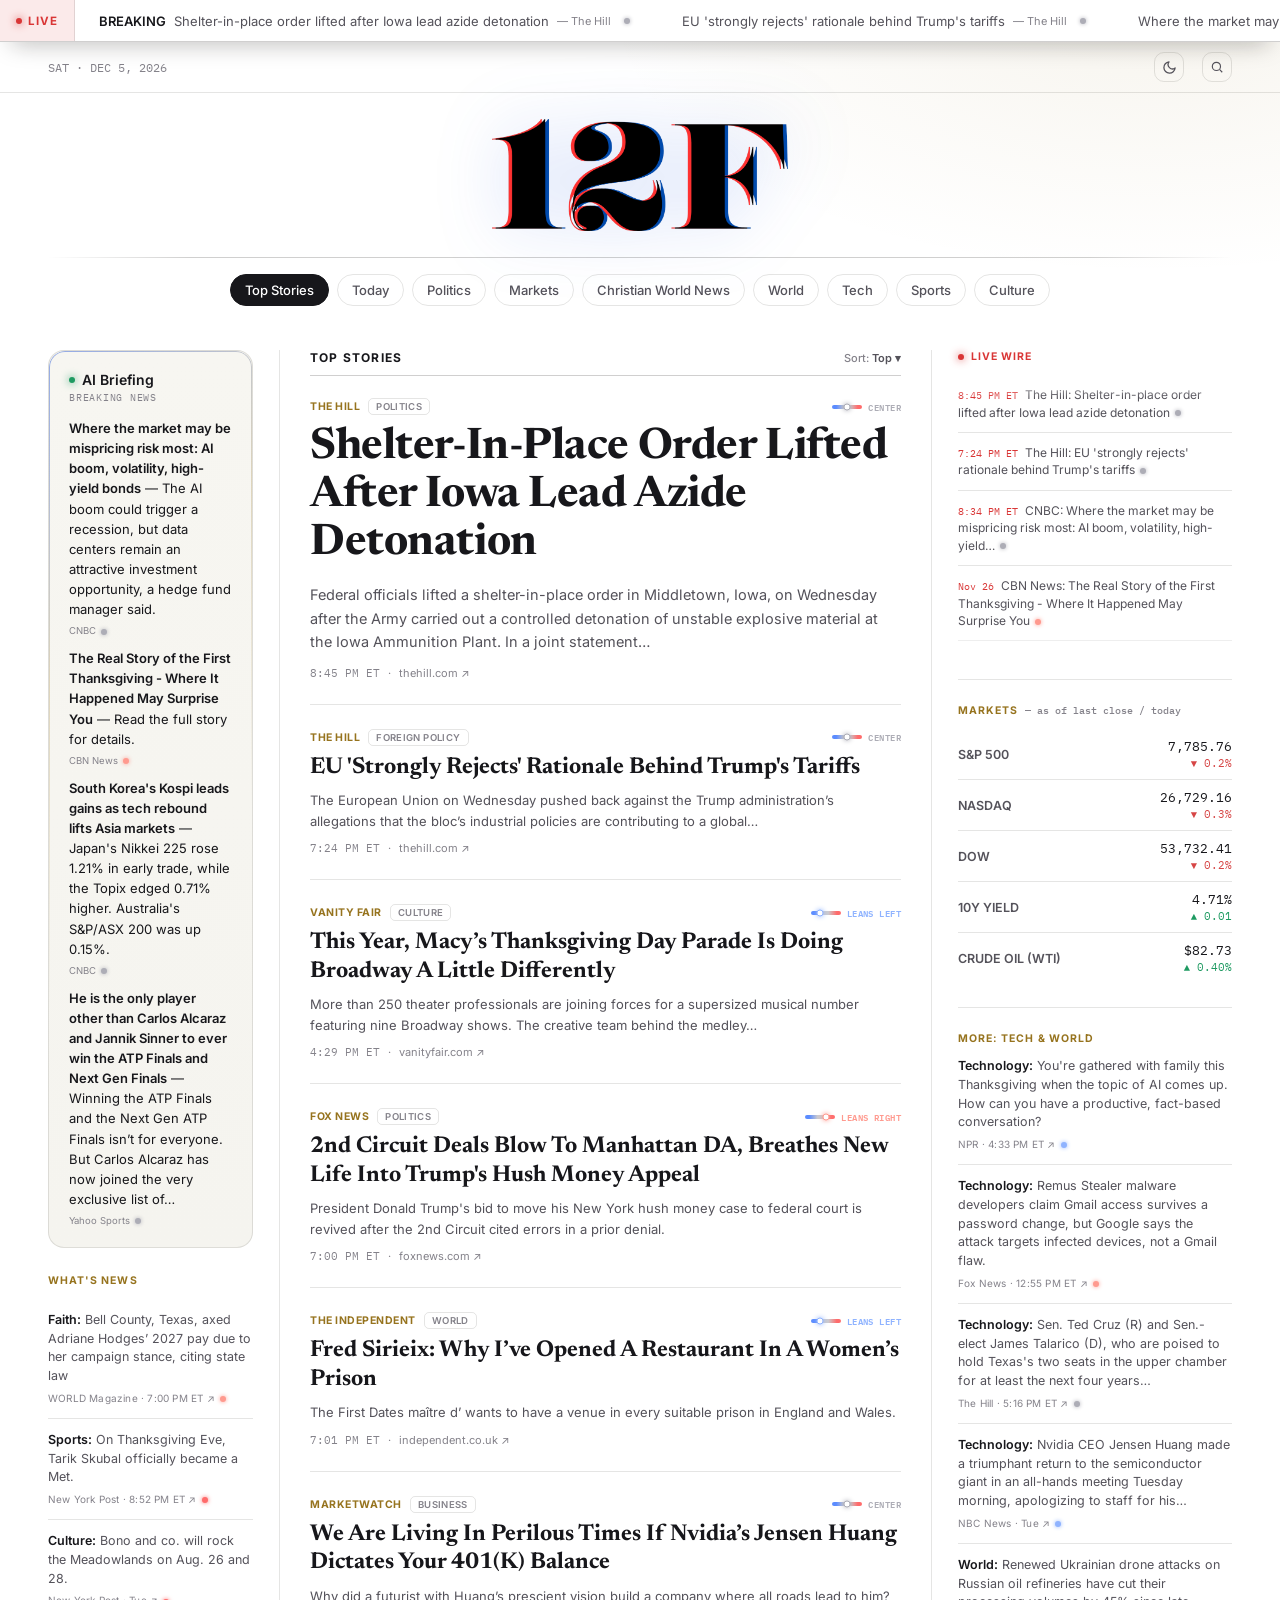
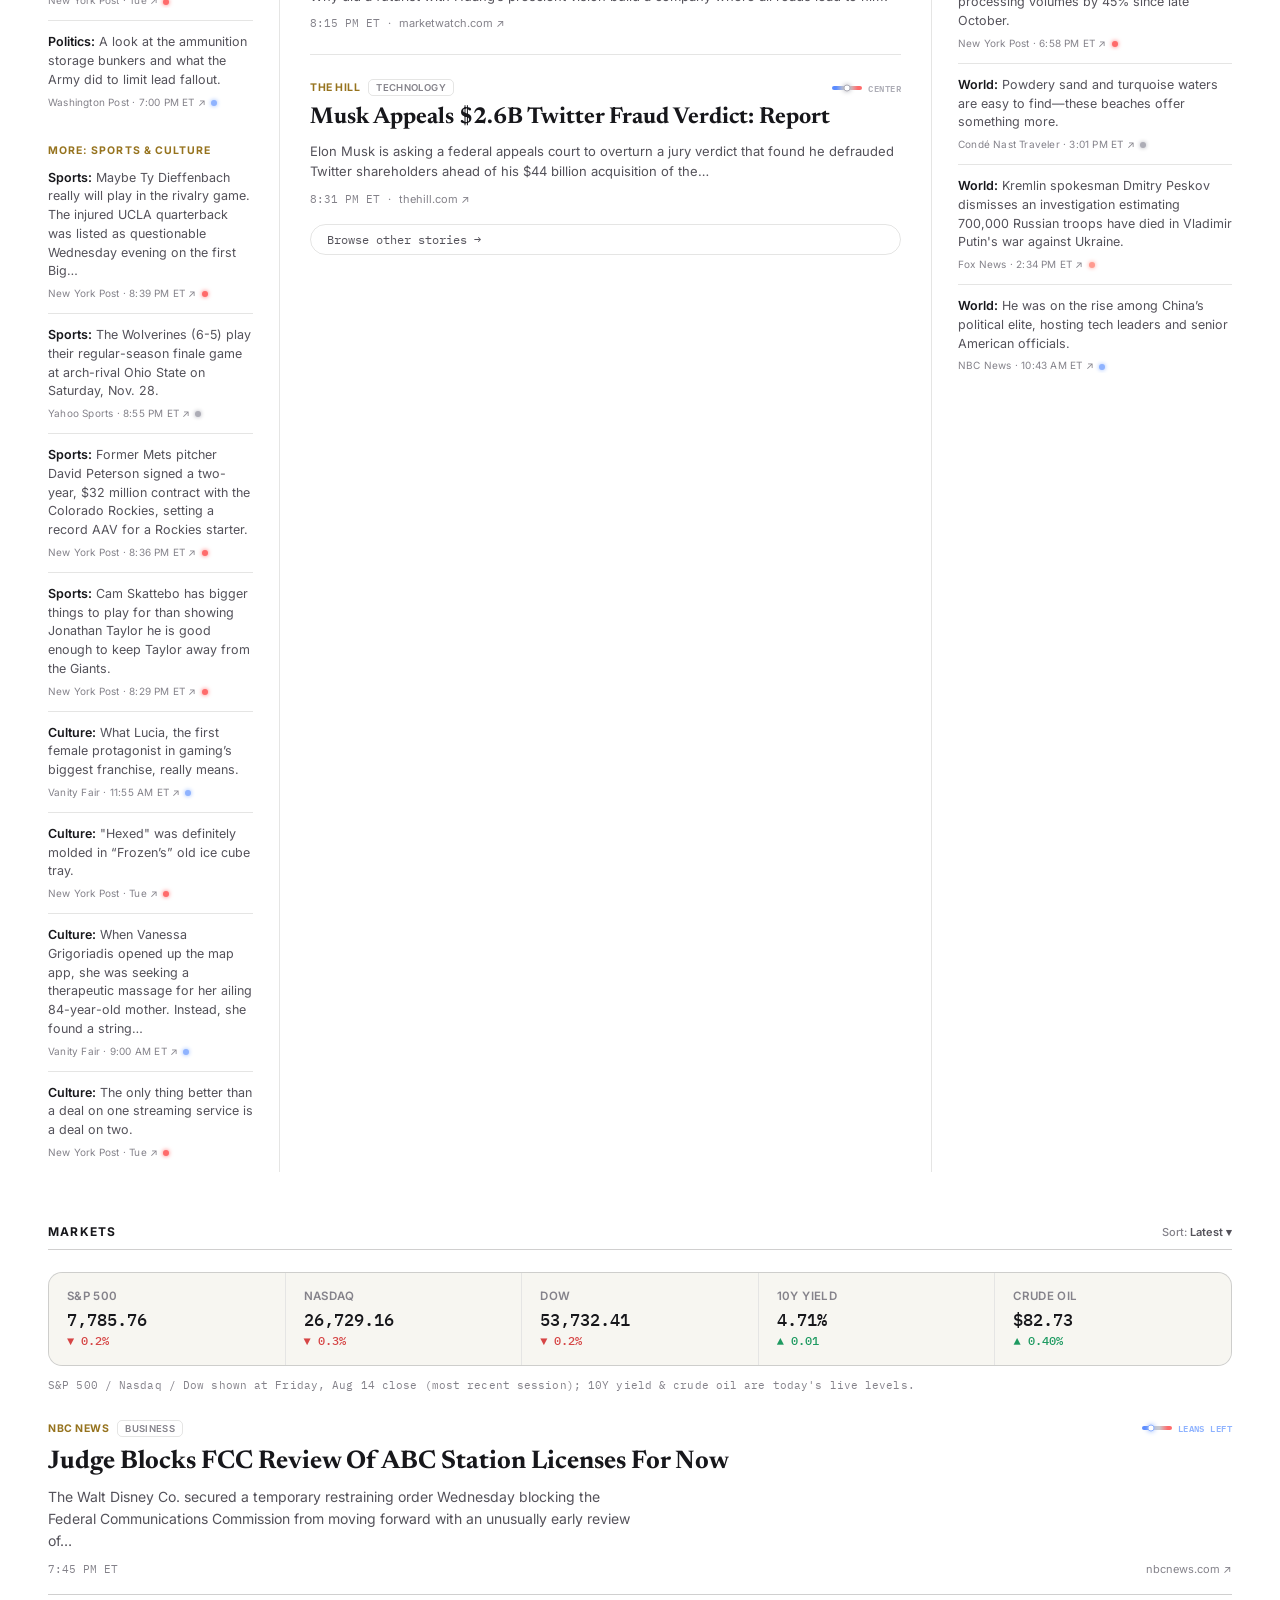
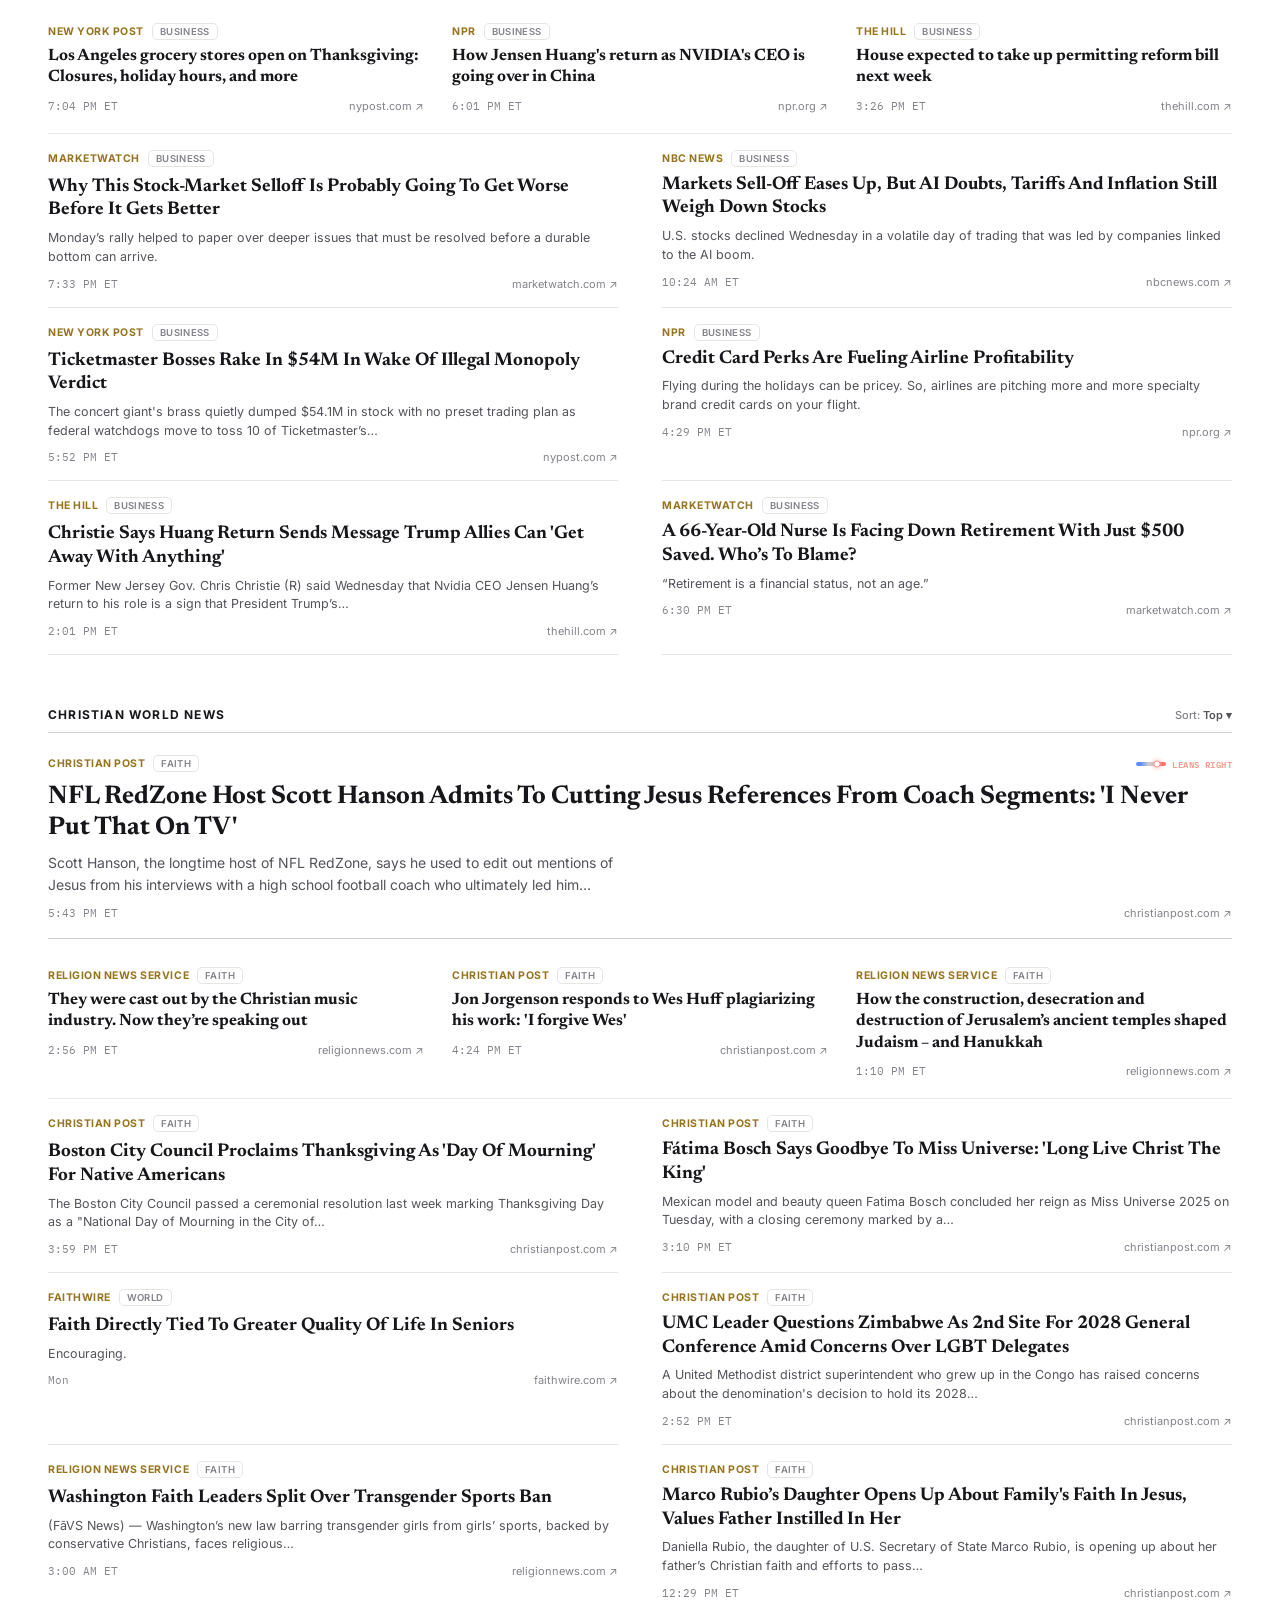
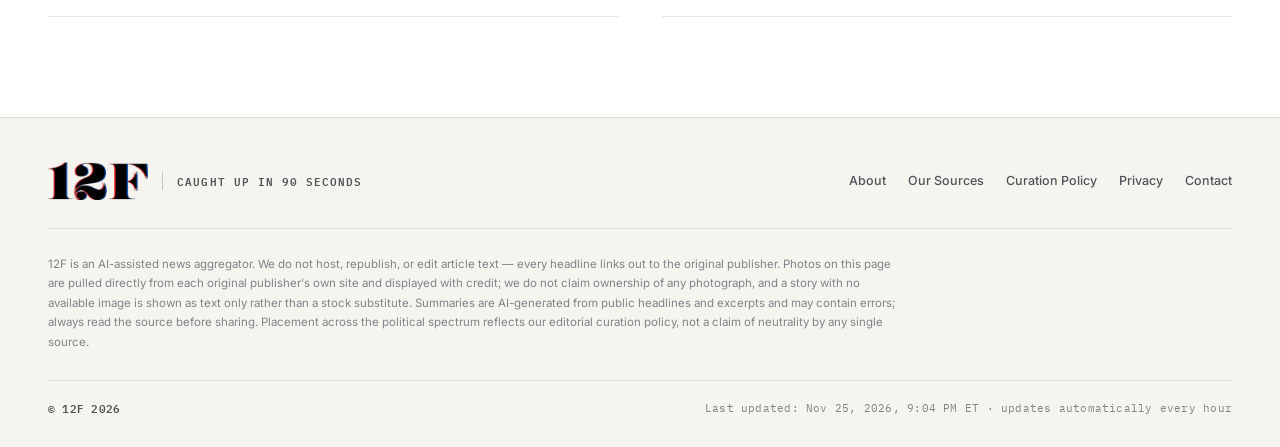
==== commit 6ef136a5: "Automated hourly news refresh" ====
--- a/index.html
+++ b/index.html
@@ -122,20 +122,20 @@
 </div>
 <ul>
 <!-- AUTO:BRIEFING_START -->
-<li><b>Brandon Aiyuk reportedly signs with Washington Commanders practice squad as free agent, reuniting with former college quarterback Jayden Daniels</b> — Aiyuk is looking to play in his first NFL game since 2024. <span class="cite"><a href="https://sports.yahoo.com/nfl/breaking-news/article/brandon-aiyuk-reportedly-signs-with-washington-commanders-practice-squad-as-free-agent-reuniting-with-former-college-quarterback-jayden-daniels-182447680.html" target="_blank" rel="noopener noreferrer">Yahoo Sports</a><span class="bias-dot-mini bias-C" title="Source bias rating: Center"></span></span></li>
-<li><b>Iran tightening control over Strait of Hormuz, spokesperson says</b> — Iran is tightening its control over the Strait of Hormuz by increasing its surveillance over the vital waterway, Tehran’s state media… <span class="cite"><a href="https://thehill.com/policy/defense/6243090-iran-strait-of-hormuz-ships/" target="_blank" rel="noopener noreferrer">The Hill</a><span class="bias-dot-mini bias-C" title="Source bias rating: Center"></span></span></li>
-<li><b>Trump Accounts surpass $1B in donations from friends, family</b> — Friends and family members have poured more than $1 billion into President Trump’s investment accounts for children, the Treasury… <span class="cite"><a href="https://thehill.com/homenews/administration/6243156-trump-accounts-contributions-treasury/" target="_blank" rel="noopener noreferrer">The Hill</a><span class="bias-dot-mini bias-C" title="Source bias rating: Center"></span></span></li>
-<li><b>Marco Rubio’s daughter opens up about family&#x27;s faith in Jesus, values father instilled in her</b> — Daniella Rubio, the daughter of U.S. Secretary of State Marco Rubio, is opening up about her father’s Christian faith and efforts to pass… <span class="cite"><a href="https://www.christianpost.com/news/marco-rubios-daughter-thankful-for-familys-faith-in-jesus.html" target="_blank" rel="noopener noreferrer">Christian Post</a><span class="bias-dot-mini bias-CR" title="Source bias rating: Leans Right"></span></span></li>
+<li><b>Where the market may be mispricing risk most: AI boom, volatility, high-yield bonds</b> — The AI boom could trigger a recession, but data centers remain an attractive investment opportunity, a hedge fund manager said. <span class="cite"><a href="https://www.cnbc.com/2026/11/26/mispricing-risk-fund-managers-ai-volatility.html" target="_blank" rel="noopener noreferrer">CNBC</a><span class="bias-dot-mini bias-C" title="Source bias rating: Center"></span></span></li>
+<li><b>The Real Story of the First Thanksgiving - Where It Happened May Surprise You</b> — Read the full story for details. <span class="cite"><a href="https://www1.cbn.com/cbnnews/us/2017/november/the-real-story-of-the-first-thanksgiving-where-it-happened-may-surprise-you" target="_blank" rel="noopener noreferrer">CBN News</a><span class="bias-dot-mini bias-CR" title="Source bias rating: Leans Right"></span></span></li>
+<li><b>South Korea&#x27;s Kospi leads gains as tech rebound lifts Asia markets</b> — Japan&#x27;s Nikkei 225 rose 1.21% in early trade, while the Topix edged 0.71% higher. Australia&#x27;s S&amp;P/ASX 200 was up 0.15%. <span class="cite"><a href="https://www.cnbc.com/2026/11/26/stock-markets-today-.html" target="_blank" rel="noopener noreferrer">CNBC</a><span class="bias-dot-mini bias-C" title="Source bias rating: Center"></span></span></li>
+<li><b>He is the only player other than Carlos Alcaraz and Jannik Sinner to ever win the ATP Finals and Next Gen Finals</b> — Winning the ATP Finals and the Next Gen ATP Finals isn’t for everyone. But Carlos Alcaraz has now joined the very exclusive list of… <span class="cite"><a href="https://sports.yahoo.com/tennis/articles/only-player-other-carlos-alcaraz-020000335.html" target="_blank" rel="noopener noreferrer">Yahoo Sports</a><span class="bias-dot-mini bias-C" title="Source bias rating: Center"></span></span></li>
 <!-- AUTO:BRIEFING_END -->
 </ul>
 </div>
 <div class="kicker">What's News</div>
 <ul class="digest-list">
 <!-- AUTO:DIGEST_START -->
-<li data-cat="tech" data-today="yes" data-ts="1795627704"><b>Technology:</b> Nvidia GPU sellers are seeking new buyers after new U.S. rules tightened remote access to advanced AI chips for China-linked customers <span class="meta"><a href="https://www.cnbc.com/2026/11/25/nvidia-china-ai-chip-remote-access.html" target="_blank" rel="noopener noreferrer">CNBC · 12:28 PM ET ↗</a><span class="bias-dot-mini bias-C" title="Source bias rating: Center"></span></span></li>
-<li data-cat="sports" data-today="yes" data-ts="1795629063"><b>Sports:</b> Further details of the knee injury that ended Puka Nacua&#x27;s season early are emerging — and they&#x27;re gruesome. <span class="meta"><a href="https://nypost.com/2026/11/25/sports/rams-star-puka-nacuas-mcl-was-completely-torn-off-the-shin-bone/" target="_blank" rel="noopener noreferrer">New York Post · 12:51 PM ET ↗</a><span class="bias-dot-mini bias-R" title="Source bias rating: Right"></span></span></li>
+<li data-cat="christian" data-today="yes" data-ts="1795651200"><b>Faith:</b> Bell County, Texas, axed Adriane Hodges’ 2027 pay due to her campaign stance, citing state law <span class="meta"><a href="https://wng.org/roundups/a-texas-county-wants-to-pay-its-treasurer-0-next-year-the-treasurer-elect-objects-1795650651" target="_blank" rel="noopener noreferrer">WORLD Magazine · 7:00 PM ET ↗</a><span class="bias-dot-mini bias-CR" title="Source bias rating: Leans Right"></span></span></li>
+<li data-cat="sports" data-today="yes" data-ts="1795657946"><b>Sports:</b> On Thanksgiving Eve, Tarik Skubal officially became a Met. <span class="meta"><a href="https://nypost.com/2026/11/25/sports/mets-make-tarik-skubal-signing-official-with-queens-introduction-set/" target="_blank" rel="noopener noreferrer">New York Post · 8:52 PM ET ↗</a><span class="bias-dot-mini bias-R" title="Source bias rating: Right"></span></span></li>
 <li data-cat="culture" data-today="no" data-ts="1795555994"><b>Culture:</b> Bono and co. will rock the Meadowlands on Aug. 26 and 28. <span class="meta"><a href="https://nypost.com/2026/11/24/ticket-sales/u2-announces-2027-tour-two-metlife-stadium-concerts-get-tickets/" target="_blank" rel="noopener noreferrer">New York Post · Tue ↗</a><span class="bias-dot-mini bias-R" title="Source bias rating: Right"></span></span></li>
-<li data-cat="politics" data-today="yes" data-ts="1795628584"><b>Politics:</b> Jensen Huang returned to Nvidia after Trump and JD Vance intervened, but federal probes into Megaspeed and alleged chip diversion to China remain… <span class="meta"><a href="https://www.foxnews.com/politics/trump-officials-odds-tech-titan-comeback-national-security-concerns-linger" target="_blank" rel="noopener noreferrer">Fox News · 12:43 PM ET ↗</a><span class="bias-dot-mini bias-CR" title="Source bias rating: Leans Right"></span></span></li>
+<li data-cat="politics" data-today="yes" data-ts="1795651200"><b>Politics:</b> A look at the ammunition storage bunkers and what the Army did to limit lead fallout. <span class="meta"><a href="https://www.washingtonpost.com/nation/2026/11/25/how-army-detonated-explosives-iowa-potential-plume/" target="_blank" rel="noopener noreferrer">Washington Post · 7:00 PM ET ↗</a><span class="bias-dot-mini bias-CL" title="Source bias rating: Leans Left"></span></span></li>
 <!-- AUTO:DIGEST_END -->
 </ul>
 <p class="empty-note" hidden="" id="digestEmpty">No stories in this category yet.</p>
@@ -143,10 +143,10 @@
 <div class="kicker" style="margin-top:22px;">More: Sports &amp; Culture</div>
 <ul class="digest-list">
 <!-- AUTO:EXPLORE_LEFT_START -->
-<li data-cat="sports" data-today="yes" data-ts="1795630839"><b>Sports:</b> The sport’s current five-year labor deal is set to expire next week <span class="meta"><a href="https://sports.yahoo.com/mlb/articles/mlb-sues-players-union-asks-182039408.html" target="_blank" rel="noopener noreferrer">Yahoo Sports · 1:20 PM ET ↗</a><span class="bias-dot-mini bias-C" title="Source bias rating: Center"></span></span></li>
-<li data-cat="sports" data-today="yes" data-ts="1795628704"><b>Sports:</b> Travis Kelce made it clear that his 14-season legacy with the Chiefs wouldn&#x27;t be complete without his wife, Taylor Swift. <span class="meta"><a href="https://nypost.com/2026/11/25/sports/travis-kelce-reflects-on-100th-chiefs-home-game-with-nod-to-taylor-swift/" target="_blank" rel="noopener noreferrer">New York Post · 12:45 PM ET ↗</a><span class="bias-dot-mini bias-R" title="Source bias rating: Right"></span></span></li>
-<li data-cat="sports" data-today="yes" data-ts="1795630774"><b>Sports:</b> Martha Firestone Ford, owner of the Detroit Lions, has died at 101 years old. <span class="meta"><a href="https://sports.yahoo.com/nfl/articles/detroit-lions-owner-martha-firestone-181934790.html" target="_blank" rel="noopener noreferrer">Yahoo Sports · 1:19 PM ET ↗</a><span class="bias-dot-mini bias-C" title="Source bias rating: Center"></span></span></li>
-<li data-cat="sports" data-today="yes" data-ts="1795627607"><b>Sports:</b> When new users sign up using the Onyx Odds promo code NYPOST, they can spend $10 and instantly get $100 in bonus picks to use on the platform. <span class="meta"><a href="https://nypost.com/betting/onyx-odds-promo-code/" target="_blank" rel="noopener noreferrer">New York Post · 12:26 PM ET ↗</a><span class="bias-dot-mini bias-R" title="Source bias rating: Right"></span></span></li>
+<li data-cat="sports" data-today="yes" data-ts="1795657199"><b>Sports:</b> Maybe Ty Dieffenbach really will play in the rivalry game. The injured UCLA quarterback was listed as questionable Wednesday evening on the first Big… <span class="meta"><a href="https://nypost.com/2026/11/25/sports/ucla-qb-injury-update-usc-showdown/" target="_blank" rel="noopener noreferrer">New York Post · 8:39 PM ET ↗</a><span class="bias-dot-mini bias-R" title="Source bias rating: Right"></span></span></li>
+<li data-cat="sports" data-today="yes" data-ts="1795658108"><b>Sports:</b> The Wolverines (6-5) play their regular-season finale game at arch-rival Ohio State on Saturday, Nov. 28. <span class="meta"><a href="https://sports.yahoo.com/college-football/articles/michigans-underwood-listed-questionable-game-015508470.html" target="_blank" rel="noopener noreferrer">Yahoo Sports · 8:55 PM ET ↗</a><span class="bias-dot-mini bias-C" title="Source bias rating: Center"></span></span></li>
+<li data-cat="sports" data-today="yes" data-ts="1795656968"><b>Sports:</b> Former Mets pitcher David Peterson signed a two-year, $32 million contract with the Colorado Rockies, setting a record AAV for a Rockies starter. <span class="meta"><a href="https://nypost.com/2026/11/25/sports/ex-mets-pitcher-david-peterson-signs-with-rockies-in-free-agency/" target="_blank" rel="noopener noreferrer">New York Post · 8:36 PM ET ↗</a><span class="bias-dot-mini bias-R" title="Source bias rating: Right"></span></span></li>
+<li data-cat="sports" data-today="yes" data-ts="1795656571"><b>Sports:</b> Cam Skattebo has bigger things to play for than showing Jonathan Taylor he is good enough to keep Taylor away from the Giants. <span class="meta"><a href="https://nypost.com/2026/11/25/sports/cam-skattebo-confident-in-giants-future-despite-jonathan-taylor-trade-interest/" target="_blank" rel="noopener noreferrer">New York Post · 8:29 PM ET ↗</a><span class="bias-dot-mini bias-R" title="Source bias rating: Right"></span></span></li>
 <li data-cat="culture" data-today="yes" data-ts="1795625751"><b>Culture:</b> What Lucia, the first female protagonist in gaming’s biggest franchise, really means. <span class="meta"><a href="https://www.vanityfair.com/story/grand-theft-auto-lucia" target="_blank" rel="noopener noreferrer">Vanity Fair · 11:55 AM ET ↗</a><span class="bias-dot-mini bias-CL" title="Source bias rating: Leans Left"></span></span></li>
 <li data-cat="culture" data-today="no" data-ts="1795548807"><b>Culture:</b> &quot;Hexed&quot; was definitely molded in “Frozen’s” old ice cube tray. <span class="meta"><a href="https://nypost.com/2026/11/24/entertainment/hexed-review-a-watered-down-ripoff-of-better-disney-movies/" target="_blank" rel="noopener noreferrer">New York Post · Tue ↗</a><span class="bias-dot-mini bias-R" title="Source bias rating: Right"></span></span></li>
 <li data-cat="culture" data-today="yes" data-ts="1795615214"><b>Culture:</b> When Vanessa Grigoriadis opened up the map app, she was seeking a therapeutic massage for her ailing 84-year-old mother. Instead, she found a string… <span class="meta"><a href="https://www.vanityfair.com/story/google-maps-sex-work-listings" target="_blank" rel="noopener noreferrer">Vanity Fair · 9:00 AM ET ↗</a><span class="bias-dot-mini bias-CL" title="Source bias rating: Leans Left"></span></span></li>
@@ -158,94 +158,94 @@
 <main class="lead-col">
 <div class="kicker-row"><span id="leadColLabel">Top Stories</span> <span class="sort">Sort: <b>Top ▾</b></span></div>
 <!-- AUTO:LEAD_START -->
-<article class="lead-story" data-cat="politics" data-today="yes" data-ts="1795630942">
-        <div class="byline"><span class="source-tag">New York Post</span><span class="lean">Politics</span><span class="bias-meter bias-R" title="Source bias rating: Right"><span class="bias-track"><span class="bias-dot"></span></span><span class="bias-label">Right</span></span></div>
-<div class="media"><img class="cover-photo" src="https://nypost.com/wp-content%2Fuploads%2Fsites%2F2%2F2026%2F11%2F2026-midterm-elections-brought-blue-148116689.jpg?w%3D1024" alt="Abdul El-Sayed responds to The Post’s Trump interview — reveals Mamdani is giving him tips on wooing prez" referrerpolicy="no-referrer" onerror="this.closest('.media').style.display='none'"><div class="photo-credit">Photo: via New York Post</div></div>
-        <h2>Abdul El-Sayed responds to The Post’s Trump interview — reveals Mamdani is giving him tips on wooing prez</h2>
-        <p class="dek">Trump previously called El-Sayed a “jihadist,” but pivoted to praising the political upstart</p>
-        <div class="byline"><span class="mono">1:22 PM ET</span><span>·</span><a href="https://nypost.com/2026/11/25/us-news/abdul-el-sayed-responds-to-the-posts-trump-interview-reveals-mamdani-is-giving-him-tips-on-wooing-prez/" target="_blank" rel="noopener noreferrer">nypost.com ↗</a></div>
+<article class="lead-story" data-cat="politics" data-today="yes" data-ts="1795657546">
+        <div class="byline"><span class="source-tag">The Hill</span><span class="lean">Politics</span><span class="bias-meter bias-C" title="Source bias rating: Center"><span class="bias-track"><span class="bias-dot"></span></span><span class="bias-label">Center</span></span></div>
+<div class="media"><img class="cover-photo" src="https://thehill.com/wp-content/uploads/sites/2/2026/11/AP26329516089883-e1795633155687.jpg?w=900" alt="Shelter-in-place order lifted after Iowa lead azide detonation" referrerpolicy="no-referrer" onerror="this.closest('.media').style.display='none'"><div class="photo-credit">Photo: via The Hill</div></div>
+        <h2>Shelter-in-place order lifted after Iowa lead azide detonation</h2>
+        <p class="dek">Federal officials lifted a shelter-in-place order in Middletown, Iowa, on Wednesday after the Army carried out a controlled detonation of unstable explosive material at the Iowa Ammunition Plant. In a joint statement…</p>
+        <div class="byline"><span class="mono">8:45 PM ET</span><span>·</span><a href="https://thehill.com/homenews/administration/6244295-middletown-shelter-order-lifted/" target="_blank" rel="noopener noreferrer">thehill.com ↗</a></div>
       </article>
 
       <div class="hr"></div>
 
-<article class="sub-story" data-cat="world" data-today="yes" data-ts="1795630518">
-        <div class="byline"><span class="source-tag">The Independent</span><span class="lean">World</span><span class="bias-meter bias-CL" title="Source bias rating: Leans Left"><span class="bias-track"><span class="bias-dot"></span></span><span class="bias-label">Leans Left</span></span></div>
+<article class="sub-story" data-cat="world" data-today="yes" data-ts="1795652674">
+        <div class="byline"><span class="source-tag">The Hill</span><span class="lean">Foreign Policy</span><span class="bias-meter bias-C" title="Source bias rating: Center"><span class="bias-track"><span class="bias-dot"></span></span><span class="bias-label">Center</span></span></div>
         <div class="story-row">
-          <img class="thumb" src="https://static.independent.co.uk/2026/11/25/18/389de9367c92d253e2831020e418b4f4Y29udGVudHNlYXJjaGFwaSwxNzk1NzE2Mjkz-2.86604935.jpg?width=1200&amp;auto=webp&amp;crop=3%3A2" alt="Top Gear to return with Gordon Ramsay as host four years after Flintoff crash" referrerpolicy="no-referrer" onerror="this.style.display='none'">
+          <img class="thumb" src="https://thehill.com/wp-content/uploads/sites/2/2026/08/AP26238752056355-e1787836032947.jpg?w=900" alt="EU &#x27;strongly rejects&#x27; rationale behind Trump&#x27;s tariffs" referrerpolicy="no-referrer" onerror="this.style.display='none'">
           <div class="story-col">
-            <h3>Top Gear to return with Gordon Ramsay as host four years after Flintoff crash</h3>
-            <p>The BBC motoring programme will be back on screens in 2028 after a five-year hiatus.</p>
-            <div class="byline"><span class="mono">1:15 PM ET</span><span>·</span><a href="https://www.the-independent.com/news/uk/home-news/gordon-ramsay-richard-hammond-jeremy-clarkson-silverstone-ptsd-b3091706.html" target="_blank" rel="noopener noreferrer">independent.co.uk ↗</a></div>
+            <h3>EU &#x27;strongly rejects&#x27; rationale behind Trump&#x27;s tariffs</h3>
+            <p>The European Union on Wednesday pushed back against the Trump administration’s allegations that the bloc’s industrial policies are contributing to a global…</p>
+            <div class="byline"><span class="mono">7:24 PM ET</span><span>·</span><a href="https://thehill.com/policy/international/6244220-eu-rejects-us-tariff-proposal/" target="_blank" rel="noopener noreferrer">thehill.com ↗</a></div>
           </div>
         </div>
       </article>
 
       <div class="hr"></div>
 
-<article class="sub-story" data-cat="markets" data-today="yes" data-ts="1795630477">
-        <div class="byline"><span class="source-tag">New York Post</span><span class="lean">Business</span><span class="bias-meter bias-R" title="Source bias rating: Right"><span class="bias-track"><span class="bias-dot"></span></span><span class="bias-label">Right</span></span></div>
-        <div class="story-row">
-          <img class="thumb" src="https://nypost.com/wp-content%2Fuploads%2Fsites%2F2%2F2026%2F11%2Fpeople-traveling-thanksgiving-holiday-newark-150015197.jpg?w%3D1024" alt="Thanksgiving airfares jump to record highs — but here’s how you could save 30% on a flight home" referrerpolicy="no-referrer" onerror="this.style.display='none'">
-          <div class="story-col">
-            <h3>Thanksgiving airfares jump to record highs — but here’s how you could save 30% on a flight home</h3>
-            <p>Travelers waiting for a last-minute deal on a flight home for the holidays might be out of luck – unless you’re willing to take a chance.</p>
-            <div class="byline"><span class="mono">1:14 PM ET</span><span>·</span><a href="https://nypost.com/2026/11/25/business/thanksgiving-airfares-jump-to-record-highs-but-heres-how-you-could-save-30-on-a-flight-home/" target="_blank" rel="noopener noreferrer">nypost.com ↗</a></div>
-          </div>
-        </div>
-      </article>
-
-      <div class="hr"></div>
-
-<article class="sub-story" data-cat="christian" data-today="yes" data-ts="1795630221">
-        <div class="byline"><span class="source-tag">Religion News Service</span><span class="lean">Faith</span><span class="bias-meter bias-C" title="Source bias rating: Center"><span class="bias-track"><span class="bias-dot"></span></span><span class="bias-label">Center</span></span></div>
-        <div class="story-row">
-          <img class="thumb" src="https://images.theconversation.com/files/773788/original/file-20261124-62-s1ytcd.jpg?ixlib=rb-4.1.1&amp;amp;q=45&amp;amp;auto=format&amp;amp;w=754&amp;amp;fit=clip" alt="How the construction, desecration and destruction of Jerusalem’s ancient temples shaped Judaism – and Hanukkah" referrerpolicy="no-referrer" onerror="this.style.display='none'">
-          <div class="story-col">
-            <h3>How the construction, desecration and destruction of Jerusalem’s ancient temples shaped Judaism – and Hanukkah</h3>
-            <p>(The Conversation) — Hanukkah highlights the history of the First and Second Temples in Jerusalem, which deeply shaped Judaism – even after their destruction.</p>
-            <div class="byline"><span class="mono">1:10 PM ET</span><span>·</span><a href="https://religionnews.com/2026/11/25/how-the-construction-desecration-and-destruction-of-jerusalems-ancient-temples-shaped-judaism-and-hanukkah/" target="_blank" rel="noopener noreferrer">religionnews.com ↗</a></div>
-          </div>
-        </div>
-      </article>
-
-      <div class="hr"></div>
-
-<article class="sub-story" data-cat="tech" data-today="yes" data-ts="1795629349">
-        <div class="byline"><span class="source-tag">Fox News</span><span class="lean">Technology</span><span class="bias-meter bias-CR" title="Source bias rating: Leans Right"><span class="bias-track"><span class="bias-dot"></span></span><span class="bias-label">Leans Right</span></span></div>
-        <div class="story-row">
-          <img class="thumb" src="https://a57.foxnews.com/static.foxnews.com/foxnews.com/content/uploads/2024/04/931/523/Gmail.jpg?ve=1&amp;tl=1" alt="Can hackers still read Gmail after a password change?" referrerpolicy="no-referrer" onerror="this.style.display='none'">
-          <div class="story-col">
-            <h3>Can hackers still read Gmail after a password change?</h3>
-            <p>Remus Stealer malware developers claim Gmail access survives a password change, but Google says the attack targets infected devices, not a Gmail flaw.</p>
-            <div class="byline"><span class="mono">12:55 PM ET</span><span>·</span><a href="https://www.foxnews.com/tech/can-hackers-still-read-gmail-after-password-change" target="_blank" rel="noopener noreferrer">foxnews.com ↗</a></div>
-          </div>
-        </div>
-      </article>
-
-      <div class="hr"></div>
-
-<article class="sub-story" data-cat="culture" data-today="yes" data-ts="1795627234">
+<article class="sub-story" data-cat="culture" data-today="yes" data-ts="1795642142">
         <div class="byline"><span class="source-tag">Vanity Fair</span><span class="lean">Culture</span><span class="bias-meter bias-CL" title="Source bias rating: Leans Left"><span class="bias-track"><span class="bias-dot"></span></span><span class="bias-label">Leans Left</span></span></div>
         <div class="story-row">
           <img class="thumb" src="https://media.vanityfair.com/photos/6b07111c75a0d0bdf5364135/master/pass/NUP_212429_00048.JPG" alt="This Year, Macy’s Thanksgiving Day Parade Is Doing Broadway a Little Differently" referrerpolicy="no-referrer" onerror="this.style.display='none'">
           <div class="story-col">
             <h3>This Year, Macy’s Thanksgiving Day Parade Is Doing Broadway a Little Differently</h3>
             <p>More than 250 theater professionals are joining forces for a supersized musical number featuring nine Broadway shows. The creative team behind the medley…</p>
-            <div class="byline"><span class="mono">12:20 PM ET</span><span>·</span><a href="https://www.vanityfair.com/story/100th-macys-thanksgiving-day-parade-broadway" target="_blank" rel="noopener noreferrer">vanityfair.com ↗</a></div>
+            <div class="byline"><span class="mono">4:29 PM ET</span><span>·</span><a href="https://www.vanityfair.com/story/100th-macys-thanksgiving-day-parade-broadway" target="_blank" rel="noopener noreferrer">vanityfair.com ↗</a></div>
           </div>
         </div>
       </article>
 
       <div class="hr"></div>
 
-<article class="sub-story" data-cat="politics" data-today="yes" data-ts="1795630720">
-        <div class="byline"><span class="source-tag">The Hill</span><span class="lean">Politics</span><span class="bias-meter bias-C" title="Source bias rating: Center"><span class="bias-track"><span class="bias-dot"></span></span><span class="bias-label">Center</span></span></div>
+<article class="sub-story" data-cat="politics" data-today="yes" data-ts="1795651215">
+        <div class="byline"><span class="source-tag">Fox News</span><span class="lean">Politics</span><span class="bias-meter bias-CR" title="Source bias rating: Leans Right"><span class="bias-track"><span class="bias-dot"></span></span><span class="bias-label">Leans Right</span></span></div>
         <div class="story-row">
-          <img class="thumb" src="https://thehill.com/wp-content/uploads/sites/2/2026/11/top_duffy_111426_ap_tom-brenner-e1794943547365.jpg?w=900" alt="Duffy says Thanksgiving flight delays mostly due to weather so far" referrerpolicy="no-referrer" onerror="this.style.display='none'">
+          <img class="thumb" src="https://a57.foxnews.com/static.foxnews.com/foxnews.com/content/uploads/2025/06/931/523/blanche-trump-bove.jpg?ve=1&amp;tl=1" alt="2nd Circuit deals blow to Manhattan DA, breathes new life into Trump&#x27;s hush money appeal" referrerpolicy="no-referrer" onerror="this.style.display='none'">
           <div class="story-col">
-            <h3>Duffy says Thanksgiving flight delays mostly due to weather so far</h3>
-            <p>Transportation Secretary Sean Duffy said Wednesday that weather is accounting for a majority of Thanksgiving flight delays so far, during what has been a…</p>
-            <div class="byline"><span class="mono">1:18 PM ET</span><span>·</span><a href="https://thehill.com/policy/transportation/6243181-duffy-thanksgiving-flight-delays-storms/" target="_blank" rel="noopener noreferrer">thehill.com ↗</a></div>
+            <h3>2nd Circuit deals blow to Manhattan DA, breathes new life into Trump&#x27;s hush money appeal</h3>
+            <p>President Donald Trump&#x27;s bid to move his New York hush money case to federal court is revived after the 2nd Circuit cited errors in a prior denial.</p>
+            <div class="byline"><span class="mono">7:00 PM ET</span><span>·</span><a href="https://www.foxnews.com/politics/second-circuit-deals-blow-manhattan-da-breathes-new-life-trump-hush-money-appeal" target="_blank" rel="noopener noreferrer">foxnews.com ↗</a></div>
+          </div>
+        </div>
+      </article>
+
+      <div class="hr"></div>
+
+<article class="sub-story" data-cat="world" data-today="yes" data-ts="1795651316">
+        <div class="byline"><span class="source-tag">The Independent</span><span class="lean">World</span><span class="bias-meter bias-CL" title="Source bias rating: Leans Left"><span class="bias-track"><span class="bias-dot"></span></span><span class="bias-label">Leans Left</span></span></div>
+        <div class="story-row">
+          <img class="thumb" src="https://static.independent.co.uk/2026/11/26/00/7f028120aa826e4beef83ea1c39e4b4bY29udGVudHNlYXJjaGFwaSwxNzk1NzAzMzQw-2.72317923.jpg?width=1200&amp;auto=webp&amp;crop=3%3A2" alt="Fred Sirieix: Why I’ve opened a restaurant in a women’s prison" referrerpolicy="no-referrer" onerror="this.style.display='none'">
+          <div class="story-col">
+            <h3>Fred Sirieix: Why I’ve opened a restaurant in a women’s prison</h3>
+            <p>The First Dates maître d’ wants to have a venue in every suitable prison in England and Wales.</p>
+            <div class="byline"><span class="mono">7:01 PM ET</span><span>·</span><a href="https://www.the-independent.com/news/uk/home-news/fred-sirieix-first-dates-wales-england-french-b3091842.html" target="_blank" rel="noopener noreferrer">independent.co.uk ↗</a></div>
+          </div>
+        </div>
+      </article>
+
+      <div class="hr"></div>
+
+<article class="sub-story" data-cat="markets" data-today="yes" data-ts="1795655700">
+        <div class="byline"><span class="source-tag">MarketWatch</span><span class="lean">Business</span><span class="bias-meter bias-C" title="Source bias rating: Center"><span class="bias-track"><span class="bias-dot"></span></span><span class="bias-label">Center</span></span></div>
+        <div class="story-row">
+          <img class="thumb" src="https://images.mktw.net/im-58425830" alt="We are living in perilous times if Nvidia’s Jensen Huang dictates your 401(k) balance" referrerpolicy="no-referrer" onerror="this.style.display='none'">
+          <div class="story-col">
+            <h3>We are living in perilous times if Nvidia’s Jensen Huang dictates your 401(k) balance</h3>
+            <p>Why did a futurist with Huang’s prescient vision build a company where all roads lead to him?</p>
+            <div class="byline"><span class="mono">8:15 PM ET</span><span>·</span><a href="https://www.marketwatch.com/story/we-are-living-in-perilous-times-if-nvidias-jensen-huang-dictates-your-401-k-balance-e0942d1e?mod=mw_rss_topstories" target="_blank" rel="noopener noreferrer">marketwatch.com ↗</a></div>
+          </div>
+        </div>
+      </article>
+
+      <div class="hr"></div>
+
+<article class="sub-story" data-cat="tech" data-today="yes" data-ts="1795656695">
+        <div class="byline"><span class="source-tag">The Hill</span><span class="lean">Technology</span><span class="bias-meter bias-C" title="Source bias rating: Center"><span class="bias-track"><span class="bias-dot"></span></span><span class="bias-label">Center</span></span></div>
+        <div class="story-row">
+          <img class="thumb" src="https://thehill.com/wp-content/uploads/sites/2/2026/11/Photo_Split-34.png?w=900" alt="Musk appeals $2.6B Twitter fraud verdict: Report" referrerpolicy="no-referrer" onerror="this.style.display='none'">
+          <div class="story-col">
+            <h3>Musk appeals $2.6B Twitter fraud verdict: Report</h3>
+            <p>Elon Musk is asking a federal appeals court to overturn a jury verdict that found he defrauded Twitter shareholders ahead of his $44 billion acquisition of the…</p>
+            <div class="byline"><span class="mono">8:31 PM ET</span><span>·</span><a href="https://thehill.com/regulation/court-battles/6244265-musk-appeals-twitter-fraud-verdict-report/" target="_blank" rel="noopener noreferrer">thehill.com ↗</a></div>
           </div>
         </div>
       </article>
@@ -253,107 +253,107 @@
 <p class="empty-note" hidden="" id="topStoriesEmpty">No stories in this category yet — check back after the next refresh.</p>
 <!-- AUTO:CATGRIDS_START -->
 <div class="flat-grid cat-grid cat-grid--a" data-cat-grid="politics">
-<div class="cg-block cg-hero-medium" data-cat="politics" data-today="yes" data-ts="1795627847">
-        <div class="media"><img class="hero-medium-photo" src="https://npr.brightspotcdn.com/dims3/default/strip/false/crop/5890x3927+0+0/resize/5890x3927!/quality/85/format/webp/?url=https%3A%2F%2Fnpr-production-npr.s3.us-east-1.amazonaws.com%2Fbrightspot%2F43%2F3b%2F29bab78c4dbabe5ff0b0354fe457%2Fgettyimages-2184408117.jpg" alt="Group of Senate Democrats push to add freshman to leadership" referrerpolicy="no-referrer" onerror="this.closest('.media').style.display='none'"><div class="photo-credit">Photo: via NPR</div></div>
-        <div class="byline"><span class="source-tag">NPR</span><span class="lean">National</span><span class="bias-meter bias-CL" title="Source bias rating: Leans Left"><span class="bias-track"><span class="bias-dot"></span></span><span class="bias-label">Leans Left</span></span></div>
-        <h3>Group of Senate Democrats push to add freshman to leadership</h3>
-        <p>Several Democratic senators have been signaling this move, saying the party needs to acknowledge the diverse class of incoming freshman that catapulted the party to…</p>
-        <div class="meta"><span class="mono">12:30 PM ET</span><a href="https://www.npr.org/2026/11/25/g-s1-155518/senate-democrats-freshman-leadership-schumer-van-hollen" target="_blank" rel="noopener noreferrer">npr.org ↗</a></div>
+<div class="cg-block cg-hero-medium" data-cat="politics" data-today="yes" data-ts="1795647250">
+        <div class="media"><img class="hero-medium-photo" src="https://nypost.com/wp-content%2Fuploads%2Fsites%2F2%2F2026%2F11%2F2026-democrats-seized-control-us-147591281.jpg?w%3D1024" alt="Trump’s DC renovation account gets mysterious $300M infusion" referrerpolicy="no-referrer" onerror="this.closest('.media').style.display='none'"><div class="photo-credit">Photo: via New York Post</div></div>
+        <div class="byline"><span class="source-tag">New York Post</span><span class="lean">Politics</span><span class="bias-meter bias-R" title="Source bias rating: Right"><span class="bias-track"><span class="bias-dot"></span></span><span class="bias-label">Right</span></span></div>
+        <h3>Trump’s DC renovation account gets mysterious $300M infusion</h3>
+        <p>The National Park Service bank account used to finance President Trump&#x27;s prized renovation projects across DC got a $300 million infusion from an unknown source in…</p>
+        <div class="meta"><span class="mono">5:54 PM ET</span><a href="https://nypost.com/2026/11/25/us-news/president-trumps-dc-renovation-account-gets-mysterious-300m-infusion/" target="_blank" rel="noopener noreferrer">nypost.com ↗</a></div>
       </div>
       <div class="cg-block cg-strip">
-<div class="cg-strip-item" data-cat="politics" data-today="yes" data-ts="1795620374">
+<div class="cg-strip-item" data-cat="politics" data-today="yes" data-ts="1795646954">
           <div class="byline"><span class="source-tag">NBC News</span><span class="lean">Politics</span></div>
-          <h4>Trump proposes new tariffs on China, the European Union and other trade partners</h4>
-          <div class="meta"><span class="mono">10:26 AM ET</span><a href="https://www.nbcnews.com/video/trump-proposes-new-tariffs-on-china-the-european-union-and-other-trade-partners-274166853924" target="_blank" rel="noopener noreferrer">nbcnews.com ↗</a></div>
-        </div>
-<div class="cg-strip-item" data-cat="politics" data-today="yes" data-ts="1795629957">
+          <h4>Judge halts order requiring Fulton County to turn over copies of 2020 ballots</h4>
+          <div class="meta"><span class="mono">5:49 PM ET</span><a href="https://www.nbcnews.com/politics/elections/judge-halts-order-fulton-county-copies-2020-ballots-georgia-election-rcna611353" target="_blank" rel="noopener noreferrer">nbcnews.com ↗</a></div>
+        </div>
+<div class="cg-strip-item" data-cat="politics" data-today="yes" data-ts="1795627847">
+          <div class="byline"><span class="source-tag">NPR</span><span class="lean">National</span></div>
+          <h4>Group of Senate Democrats push to add freshman to leadership</h4>
+          <div class="meta"><span class="mono">12:30 PM ET</span><a href="https://www.npr.org/2026/11/25/g-s1-155518/senate-democrats-freshman-leadership-schumer-van-hollen" target="_blank" rel="noopener noreferrer">npr.org ↗</a></div>
+        </div>
+<div class="cg-strip-item" data-cat="politics" data-today="yes" data-ts="1795647623">
+          <div class="byline"><span class="source-tag">Fox News</span><span class="lean">Politics</span></div>
+          <h4>Socialists on blast for pledging to weed money out of politics but accepting business execs&#x27; checks anyway</h4>
+          <div class="meta"><span class="mono">6:00 PM ET</span><a href="https://www.foxnews.com/politics/socialists-blast-pledging-weed-money-out-politics-accepting-business-execs-checks-anyway" target="_blank" rel="noopener noreferrer">foxnews.com ↗</a></div>
+        </div>
+      </div>
+      <div class="cg-block cg-mixed2">
+<div class="cg-mixed-item" data-cat="politics" data-today="yes" data-ts="1795642306">
           <div class="byline"><span class="source-tag">New York Post</span><span class="lean">Politics</span></div>
-          <h4>Democratic Senate campaign boss Gilibrand eyes 60-seat supermajority after 2028 elections</h4>
-          <div class="meta"><span class="mono">1:05 PM ET</span><a href="https://nypost.com/2026/11/25/us-news/democrats-eye-60-seat-senate-supermajority-after-2028-elections/" target="_blank" rel="noopener noreferrer">nypost.com ↗</a></div>
-        </div>
-<div class="cg-strip-item" data-cat="politics" data-today="yes" data-ts="1795630515">
-          <div class="byline"><span class="source-tag">The Hill</span><span class="lean">Politics</span></div>
-          <h4>Alex Pretti mother: Family &#x27;still being stonewalled&#x27;</h4>
-          <div class="meta"><span class="mono">1:15 PM ET</span><a href="https://thehill.com/homenews/state-watch/6242971-nurse-alex-pretti-death-investigation/" target="_blank" rel="noopener noreferrer">thehill.com ↗</a></div>
-        </div>
-      </div>
-      <div class="cg-block cg-mixed2">
-<div class="cg-mixed-item" data-cat="politics" data-today="yes" data-ts="1795628240">
-          <div class="byline"><span class="source-tag">Fox News</span><span class="lean">Politics</span></div>
           <div class="story-row">
-            <img class="thumb" src="https://a57.foxnews.com/static.foxnews.com/foxnews.com/content/uploads/2026/08/931/523/tim-walz-house-oversight-hearing.jpg?ve=1&amp;tl=1" alt="Troubling side effects of Walz’s signature legislation triggering local outrage as he heads for the exit" referrerpolicy="no-referrer" onerror="this.style.display='none'">
+            <img class="thumb" src="https://nypost.com/wp-content%2Fuploads%2Fsites%2F2%2F2026%2F11%2Funited-states-president-donald-j-149954580_140fb0.jpg?w%3D827" alt="Trump’s Post interview sparks effort to bring back Karoline Leavitt — as ex-press secretary says she’ll ‘always be here for him’" referrerpolicy="no-referrer" onerror="this.style.display='none'">
             <div class="story-col">
-              <h3>Troubling side effects of Walz’s signature legislation triggering local outrage as he heads for the exit</h3>
-              <p>A viral clip shows a Minneapolis 911 official telling City Council 41 percent of her staff are out on Minnesota&#x27;s paid family and medical…</p>
-              <div class="meta"><span class="mono">12:37 PM ET</span><a href="https://www.foxnews.com/politics/troubling-side-effects-walz-signature-legislation-triggering-local-outrage-heads-exit" target="_blank" rel="noopener noreferrer">foxnews.com ↗</a></div>
+              <h3>Trump’s Post interview sparks effort to bring back Karoline Leavitt — as ex-press secretary says she’ll ‘always be here for him’</h3>
+              <p>President Trump’s high praise for Karoline Leavitt to The Post sparked a push to bring her back to the White House — in perhaps a second…</p>
+              <div class="meta"><span class="mono">4:31 PM ET</span><a href="https://nypost.com/2026/11/25/us-news/trumps-post-interview-sparks-effort-to-bring-back-karoline-leavitt-as-ex-press-secretary-says-shell-always-be-here-for-him/" target="_blank" rel="noopener noreferrer">nypost.com ↗</a></div>
             </div>
           </div>
+        </div>
+<div class="cg-mixed-item" data-cat="politics" data-today="yes" data-ts="1795644317">
+          <div class="byline"><span class="source-tag">NBC News</span><span class="lean">Politics</span></div>
+          <h3>Biden’s memoir is a ‘chance to set the record straight,’ says longtime aide Steve Ricchetti</h3>
+          <p>Steve Richetti joins Meet the Press NOW to reflect on President Biden’s legacy and react to the former president’s new memoir.</p>
+          <div class="meta"><span class="mono">5:05 PM ET</span><a href="https://www.nbcnews.com/meet-the-press/video/biden-s-memoir-is-a-chance-to-set-the-record-straight-says-longtime-aide-steve-ricchetti-274189893756" target="_blank" rel="noopener noreferrer">nbcnews.com ↗</a></div>
         </div>
 <div class="cg-mixed-item" data-cat="politics" data-today="yes" data-ts="1795607405">
           <div class="byline"><span class="source-tag">NPR</span><span class="lean">National</span></div>
-          <h3>Republican wants FBI and CIA answers before questioning Nvidia chief</h3>
-          <p>&quot;The public is rightly concerned,&quot; says the Republican lawmaker, who wants to know what the FBI and CIA knew about potential national…</p>
-          <div class="meta"><span class="mono">6:50 AM ET</span><a href="https://www.npr.org/2026/11/25/nx-s1-6052417/nvidia-jensen-huang-reaction-republicans-congress-investigation" target="_blank" rel="noopener noreferrer">npr.org ↗</a></div>
-        </div>
-<div class="cg-mixed-item" data-cat="politics" data-today="yes" data-ts="1795612698">
+          <div class="story-row">
+            <img class="thumb" src="https://npr.brightspotcdn.com/dims3/default/strip/false/crop/4500x3001+0+0/resize/4500x3001!/quality/85/format/webp/?url=https%3A%2F%2Fnpr-production-npr.s3.us-east-1.amazonaws.com%2Fbrightspot%2F80%2Fe4%2F4f6d59a04c01950dd8cc6ac618a1%2Fgettyimages-1243410569.jpg" alt="Republican wants FBI and CIA answers before questioning Nvidia chief" referrerpolicy="no-referrer" onerror="this.style.display='none'">
+            <div class="story-col">
+              <h3>Republican wants FBI and CIA answers before questioning Nvidia chief</h3>
+              <p>&quot;The public is rightly concerned,&quot; says the Republican lawmaker, who wants to know what the FBI and CIA knew about potential national…</p>
+              <div class="meta"><span class="mono">6:50 AM ET</span><a href="https://www.npr.org/2026/11/25/nx-s1-6052417/nvidia-jensen-huang-reaction-republicans-congress-investigation" target="_blank" rel="noopener noreferrer">npr.org ↗</a></div>
+            </div>
+          </div>
+        </div>
+<div class="cg-mixed-item" data-cat="politics" data-today="yes" data-ts="1795643291">
+          <div class="byline"><span class="source-tag">Fox News</span><span class="lean">Politics</span></div>
+          <h3>Trump&#x27;s birthright citizenship restrictions struck down again by DC federal judge he called &#x27;hater&#x27;</h3>
+          <p>Judge Christopher Cooper struck down Trump&#x27;s second birthright citizenship order, citing the Fourteenth Amendment and rejecting…</p>
+          <div class="meta"><span class="mono">4:48 PM ET</span><a href="https://www.foxnews.com/politics/trumps-birthright-citizenship-restrictions-struck-down-dc-federal-judge-called-hater" target="_blank" rel="noopener noreferrer">foxnews.com ↗</a></div>
+        </div>
+<div class="cg-mixed-item" data-cat="politics" data-today="yes" data-ts="1795640125">
+          <div class="byline"><span class="source-tag">New York Post</span><span class="lean">Politics</span></div>
+          <div class="story-row">
+            <img class="thumb" src="https://nypost.com/wp-content%2Fuploads%2Fsites%2F2%2F2026%2F11%2Filhanmn-x-23-years-ago-150042030.jpg?w%3D1024" alt="Ilhan Omar’s fate in federal case could come down to Kenya refugee camp docs: ‘Caught red-handed’" referrerpolicy="no-referrer" onerror="this.style.display='none'">
+            <div class="story-col">
+              <h3>Ilhan Omar’s fate in federal case could come down to Kenya refugee camp docs: ‘Caught red-handed’</h3>
+              <p>Omar spent four years living at the Utange camp with her family, surviving “with little food or water”.</p>
+              <div class="meta"><span class="mono">3:55 PM ET</span><a href="https://nypost.com/2026/11/25/us-news/kenya-refugee-camp-docs-may-seal-ilhan-omars-fate-in-federal-case-caught-red-handed/" target="_blank" rel="noopener noreferrer">nypost.com ↗</a></div>
+            </div>
+          </div>
+        </div>
+<div class="cg-mixed-item" data-cat="politics" data-today="yes" data-ts="1795643307">
           <div class="byline"><span class="source-tag">NBC News</span><span class="lean">Politics</span></div>
-          <div class="story-row">
-            <img class="thumb" src="https://media-cldnry.s-nbcnews.com/image/upload/t_fit_1500w/mpx/2704722219/2026_11/1795612693707_tdy_news_8a_gosk_trump_jensen_261125_S3_1920x1080-pbuyeo.jpg" alt="Trump Signals Willingness to Pardon Nvidia’s Jensen Huang" referrerpolicy="no-referrer" onerror="this.style.display='none'">
-            <div class="story-col">
-              <h3>Trump Signals Willingness to Pardon Nvidia’s Jensen Huang</h3>
-              <p>Jensen Huang, the freshly reinstated CEO of Nvidia, is set to testify before a number of Congressional committees and ahead of those…</p>
-              <div class="meta"><span class="mono">8:18 AM ET</span><a href="https://www.today.com/video/huang-calls-trump-role-in-reinstatement-completely-untrue-274157637679" target="_blank" rel="noopener noreferrer">nbcnews.com ↗</a></div>
-            </div>
-          </div>
-        </div>
-<div class="cg-mixed-item" data-cat="politics" data-today="yes" data-ts="1795613071">
-          <div class="byline"><span class="source-tag">New York Post</span><span class="lean">Politics</span></div>
-          <h3>9 more Russian and Ukrainian kids reunited with families, Melania Trump says</h3>
-          <p>The breakthrough comes weeks after the first lady touted her work to secure a ceasefire in the war-torn Oleshky.</p>
-          <div class="meta"><span class="mono">8:24 AM ET</span><a href="https://nypost.com/2026/11/25/us-news/9-more-russian-and-ukrainian-kids-reunited-with-families-melania-trump-says/" target="_blank" rel="noopener noreferrer">nypost.com ↗</a></div>
-        </div>
-<div class="cg-mixed-item" data-cat="politics" data-today="yes" data-ts="1795624820">
-          <div class="byline"><span class="source-tag">Fox News</span><span class="lean">Politics</span></div>
-          <div class="story-row">
-            <img class="thumb" src="https://a57.foxnews.com/static.foxnews.com/foxnews.com/content/uploads/2026/10/931/523/ilhan-omar-home-raid.jpg?ve=1&amp;tl=1" alt="Federal grand jury hears evidence in Ilhan Omar investigation, as court records use 3 versions of her name" referrerpolicy="no-referrer" onerror="this.style.display='none'">
-            <div class="story-col">
-              <h3>Federal grand jury hears evidence in Ilhan Omar investigation, as court records use 3 versions of her name</h3>
-              <p>A federal grand jury in Minnesota is hearing evidence as investigators examine whether Ilhan Omar used a false name or birth date to get…</p>
-              <div class="meta"><span class="mono">11:40 AM ET</span><a href="https://www.foxnews.com/politics/federal-grand-jury-hears-evidence-ilhan-omar-investigation-court-records-use-3-versions-her-name" target="_blank" rel="noopener noreferrer">foxnews.com ↗</a></div>
-            </div>
-          </div>
-        </div>
-<div class="cg-mixed-item" data-cat="politics" data-today="no" data-ts="1795560841">
-          <div class="byline"><span class="source-tag">NPR</span><span class="lean">National</span></div>
-          <h3>Moving to Florida may become a choice of some Republicans after midterms</h3>
-          <p>In Florida, Republicans kept power of state government after the midterms. It&#x27;s now the largest state where the GOP is still in charge.</p>
-          <div class="meta"><span class="mono">Tue</span><a href="https://www.npr.org/2026/11/24/nx-s1-6050930/moving-to-florida-may-become-a-choice-of-some-republicans-after-midterms" target="_blank" rel="noopener noreferrer">npr.org ↗</a></div>
+          <h3>‘We all know Putin is not a friend’: Former U.S. Ambassador to Ukraine Bill Taylor</h3>
+          <p>Former U.S. Ambassador to Ukraine Bill Taylor joined Meet the Press NOW after traveling to Kyiv to discuss Ukraine’s biggest needs as it…</p>
+          <div class="meta"><span class="mono">4:48 PM ET</span><a href="https://www.nbcnews.com/meet-the-press/video/-we-all-know-putin-is-not-a-friend-former-u-s-ambassador-to-ukraine-bill-taylor-274187845806" target="_blank" rel="noopener noreferrer">nbcnews.com ↗</a></div>
         </div>
       </div>
       </div>
 <div class="flat-grid cat-grid cat-grid--b" data-cat-grid="world">
-<div class="cg-block cg-hero-split" data-cat="world" data-today="yes" data-ts="1795628592">
+<div class="cg-block cg-hero-split" data-cat="world" data-today="yes" data-ts="1795651115">
         <div class="chs-text">
-          <div class="byline"><span class="source-tag">Condé Nast Traveler</span><span class="lean">Travel</span><span class="bias-meter bias-C" title="Source bias rating: Center"><span class="bias-track"><span class="bias-dot"></span></span><span class="bias-label">Center</span></span></div>
-          <h3>L.L.Bean Promo Code | 60% Off | Black Friday 2026</h3>
-          <p>Save up to 60% or more in the L.L Bean Black Friday sale, plus find verified L.L.Bean coupon codes for 10% off first orders, and more special discounts available this November.</p>
-          <div class="meta"><span class="mono">12:43 PM ET</span><a href="https://www.cntraveler.com/story/ll-bean-promo-code" target="_blank" rel="noopener noreferrer">cntraveler.com ↗</a></div>
-        </div>
-        <div class="chs-media"><img class="hero-split-photo" src="https://media.cntraveler.com/photos/595fe1799e18824e0412bb64/master/pass/MAG-AUG17-CORSICA-grossman.jpg" alt="L.L.Bean Promo Code | 60% Off | Black Friday 2026" referrerpolicy="no-referrer" onerror="this.closest('.chs-media').style.display='none'"><div class="photo-credit">Photo: via Condé Nast Traveler</div></div>
+          <div class="byline"><span class="source-tag">New York Post</span><span class="lean">World</span><span class="bias-meter bias-R" title="Source bias rating: Right"><span class="bias-track"><span class="bias-dot"></span></span><span class="bias-label">Right</span></span></div>
+          <h3>Ukraine tells Putin ‘stop complaining’ following attacks on Russian infrastructure</h3>
+          <p>Renewed Ukrainian drone attacks on Russian oil refineries have cut their processing volumes by 45% since late October.</p>
+          <div class="meta"><span class="mono">6:58 PM ET</span><a href="https://nypost.com/2026/11/25/world-news/ukraine-tells-putin-stop-complaining-about-refinery-attacks/" target="_blank" rel="noopener noreferrer">nypost.com ↗</a></div>
+        </div>
+        <div class="chs-media"><img class="hero-split-photo" src="https://nypost.com/wp-content%2Fuploads%2Fsites%2F2%2F2026%2F11%2F150032664.jpg?quality%3D90%26strip%3Dall" alt="Ukraine tells Putin ‘stop complaining’ following attacks on Russian infrastructure" referrerpolicy="no-referrer" onerror="this.closest('.chs-media').style.display='none'"><div class="photo-credit">Photo: via New York Post</div></div>
       </div>
       <div class="cg-block cg-dense">
-<div class="cg-dense-item" data-cat="world" data-today="yes" data-ts="1795628348">
-          <img class="thumb thumb-sm" src="https://nypost.com/wp-content%2Fuploads%2Fsites%2F2%2F2026%2F11%2F2026-shows-scene-opening-joint-150008611.jpg?w%3D1024" alt="Cambodia hosts Chinese military for Golden Dragon joint exercise to strengthen ties between the 2 nations" referrerpolicy="no-referrer" onerror="this.style.display='none'">
+<div class="cg-dense-item" data-cat="world" data-today="yes" data-ts="1795636901">
+          <img class="thumb thumb-sm" src="https://media.cntraveler.com/photos/6b05fd4a6f14dc91b3024a53/master/pass/GettyImages-1307994124.jpg" alt="The 11 Most Beautiful Beaches in the Caribbean" referrerpolicy="no-referrer" onerror="this.style.display='none'">
           <div class="cg-dense-col">
-            <div class="byline"><span class="source-tag">New York Post</span><span class="lean">World</span></div>
-            <h4>Cambodia hosts Chinese military for Golden Dragon joint exercise to strengthen ties between the 2 nations</h4>
-            <div class="meta"><span class="mono">12:39 PM ET</span><a href="https://nypost.com/2026/11/25/world-news/cambodia-hosts-chinese-military-for-golden-dragon-joint-exercise-to-strengthen-ties-between-the-2-nations/" target="_blank" rel="noopener noreferrer">nypost.com ↗</a></div>
-          </div>
-        </div>
-<div class="cg-dense-item cg-dense-item--text" data-cat="world" data-today="yes" data-ts="1795625861">
+            <div class="byline"><span class="source-tag">Condé Nast Traveler</span><span class="lean">Travel</span></div>
+            <h4>The 11 Most Beautiful Beaches in the Caribbean</h4>
+            <div class="meta"><span class="mono">3:01 PM ET</span><a href="https://www.cntraveler.com/story/best-beaches-in-the-caribbean" target="_blank" rel="noopener noreferrer">cntraveler.com ↗</a></div>
+          </div>
+        </div>
+<div class="cg-dense-item cg-dense-item--text" data-cat="world" data-today="yes" data-ts="1795635253">
           <div class="byline"><span class="source-tag">Fox News</span><span class="lean">World</span></div>
-          <h4>Libyans pledge to retaliate after Ukraine strikes Russian warship near Benghazi, killing 2 soldiers</h4>
-          <div class="meta"><span class="mono">11:57 AM ET</span><a href="https://www.foxnews.com/world/libyans-pledge-retaliate-ukraine-strikes-russian-warship-benghazi-killing-2-soldiers" target="_blank" rel="noopener noreferrer">foxnews.com ↗</a></div>
+          <h4>Putin&#x27;s war death toll reportedly tops 700,000 as Russia scrambles for recruits</h4>
+          <div class="meta"><span class="mono">2:34 PM ET</span><a href="https://www.foxnews.com/world/putins-war-death-toll-reportedly-tops-700000-russia-scrambles-recruits" target="_blank" rel="noopener noreferrer">foxnews.com ↗</a></div>
         </div>
 <div class="cg-dense-item cg-dense-item--text" data-cat="world" data-today="yes" data-ts="1795621433">
           <div class="byline"><span class="source-tag">NBC News</span><span class="lean">World</span></div>
@@ -368,325 +368,325 @@
             <div class="meta"><span class="mono">9:14 AM ET</span><a href="https://www.npr.org/2026/11/25/nx-s1-6048614/thanksgiving-liberia-gratitude-prayer" target="_blank" rel="noopener noreferrer">npr.org ↗</a></div>
           </div>
         </div>
-<div class="cg-dense-item cg-dense-item--text" data-cat="world" data-today="yes" data-ts="1795630312">
+<div class="cg-dense-item cg-dense-item--text" data-cat="world" data-today="yes" data-ts="1795648845">
+          <div class="byline"><span class="source-tag">The Hill</span><span class="lean">Foreign Policy</span></div>
+          <h4>Kushner calls Putin &#x27;grandmaster of politics&#x27;</h4>
+          <div class="meta"><span class="mono">6:20 PM ET</span><a href="https://thehill.com/policy/international/6244109-kushner-calls-putin-grandmaster/" target="_blank" rel="noopener noreferrer">thehill.com ↗</a></div>
+        </div>
+<div class="cg-dense-item cg-dense-item--text" data-cat="world" data-today="yes" data-ts="1795651294">
           <div class="byline"><span class="source-tag">The Independent</span><span class="lean">World</span></div>
-          <h4>Douglas Alexander has exposed a fatal flaw in Ed Miliband’s political judgement</h4>
-          <div class="meta"><span class="mono">1:11 PM ET</span><a href="https://www.the-independent.com/news/uk/politics/ed-miliband-russell-brand-douglas-alexander-b3091495.html" target="_blank" rel="noopener noreferrer">independent.co.uk ↗</a></div>
-        </div>
-<div class="cg-dense-item cg-dense-item--text" data-cat="world" data-today="yes" data-ts="1795621305">
-          <div class="byline"><span class="source-tag">The Hill</span><span class="lean">Foreign Policy</span></div>
-          <h4>Shapiro says Biden should&#x27;ve done more to rein in Netanyahu</h4>
-          <div class="meta"><span class="mono">10:41 AM ET</span><a href="https://thehill.com/homenews/campaign/6242554-shapiro-criticizes-biden-netanyahu/" target="_blank" rel="noopener noreferrer">thehill.com ↗</a></div>
-        </div>
-<div class="cg-dense-item" data-cat="world" data-today="yes" data-ts="1795624200">
-          <img class="thumb thumb-sm" src="https://media.cntraveler.com/photos/6b05f85bcc304b471ab0e103/master/pass/WPS56594.jpg" alt="How We Pulled It Off: A Pakistani Wedding Under the Mudéjar Arches of Seville" referrerpolicy="no-referrer" onerror="this.style.display='none'">
+          <h4>Political figures expected to attend Ann Widdecombe memorial service</h4>
+          <div class="meta"><span class="mono">7:01 PM ET</span><a href="https://www.the-independent.com/news/uk/home-news/ann-widdecombe-kevin-hollinrake-westminster-cathedral-conservative-party-nigel-farage-b3091843.html" target="_blank" rel="noopener noreferrer">independent.co.uk ↗</a></div>
+        </div>
+<div class="cg-dense-item" data-cat="world" data-today="yes" data-ts="1795645620">
+          <img class="thumb thumb-sm" src="https://nypost.com/wp-content%2Fuploads%2Fsites%2F2%2F2026%2F11%2F2026-shows-flames-engulfing-area-150044826.jpg?w%3D579" alt="At least 30 dead after fuel tanker crash ignites massive fire on Egyptian highway" referrerpolicy="no-referrer" onerror="this.style.display='none'">
           <div class="cg-dense-col">
-            <div class="byline"><span class="source-tag">Condé Nast Traveler</span><span class="lean">Travel</span></div>
-            <h4>How We Pulled It Off: A Pakistani Wedding Under the Mudéjar Arches of Seville</h4>
-            <div class="meta"><span class="mono">11:30 AM ET</span><a href="https://www.cntraveler.com/story/seville-destination-wedding-how-we-pulled-it-off" target="_blank" rel="noopener noreferrer">cntraveler.com ↗</a></div>
-          </div>
-        </div>
-<div class="cg-dense-item cg-dense-item--text" data-cat="world" data-today="yes" data-ts="1795621934">
-          <div class="byline"><span class="source-tag">New York Post</span><span class="lean">World</span></div>
-          <h4>Judges in Netanyahu’s corruption trial propose dropping charges against PM</h4>
-          <div class="meta"><span class="mono">10:52 AM ET</span><a href="https://nypost.com/2026/11/25/world-news/judges-in-netanyahus-trial-propose-dropping-charges/" target="_blank" rel="noopener noreferrer">nypost.com ↗</a></div>
-        </div>
-<div class="cg-dense-item cg-dense-item--text" data-cat="world" data-today="yes" data-ts="1795625481">
+            <div class="byline"><span class="source-tag">New York Post</span><span class="lean">World</span></div>
+            <h4>At least 30 dead after fuel tanker crash ignites massive fire on Egyptian highway</h4>
+            <div class="meta"><span class="mono">5:27 PM ET</span><a href="https://nypost.com/2026/11/25/world-news/fuel-tanker-crash-ignites-a-massive-highway-fire-in-cairo-at-least-30-dead/" target="_blank" rel="noopener noreferrer">nypost.com ↗</a></div>
+          </div>
+        </div>
+<div class="cg-dense-item cg-dense-item--text" data-cat="world" data-today="yes" data-ts="1795633200">
+          <div class="byline"><span class="source-tag">Condé Nast Traveler</span><span class="lean">Travel</span></div>
+          <h4>This Cruise Proves the Congo is No Heart of Darkness—Or Viral Fad</h4>
+          <div class="meta"><span class="mono">2:00 PM ET</span><a href="https://www.cntraveler.com/story/this-cruise-proves-the-congo-is-no-heart-of-darkness-or-viral-fad" target="_blank" rel="noopener noreferrer">cntraveler.com ↗</a></div>
+        </div>
+<div class="cg-dense-item cg-dense-item--text" data-cat="world" data-today="yes" data-ts="1795625861">
           <div class="byline"><span class="source-tag">Fox News</span><span class="lean">World</span></div>
-          <h4>Christians increasingly targeted across Europe as watchdog warns of rising hostility</h4>
-          <div class="meta"><span class="mono">11:51 AM ET</span><a href="https://www.foxnews.com/world/christians-increasingly-targeted-across-europe-watchdog-warns-rising-hostility" target="_blank" rel="noopener noreferrer">foxnews.com ↗</a></div>
+          <h4>Libyans pledge to retaliate after Ukraine strikes Russian warship near Benghazi, killing 2 soldiers</h4>
+          <div class="meta"><span class="mono">11:57 AM ET</span><a href="https://www.foxnews.com/world/libyans-pledge-retaliate-ukraine-strikes-russian-warship-benghazi-killing-2-soldiers" target="_blank" rel="noopener noreferrer">foxnews.com ↗</a></div>
         </div>
       </div>
       </div>
 <div class="flat-grid cat-grid cat-grid--a" data-cat-grid="markets">
-<div class="cg-block cg-hero-medium" data-cat="markets" data-today="yes" data-ts="1795629600">
-        <div class="media"><img class="hero-medium-photo" src="https://images.mktw.net/im-58425830" alt="We are living in perilous times if Nvidia’s Jensen Huang dictates your 401(k) balance" referrerpolicy="no-referrer" onerror="this.closest('.media').style.display='none'"><div class="photo-credit">Photo: via MarketWatch</div></div>
-        <div class="byline"><span class="source-tag">MarketWatch</span><span class="lean">Business</span><span class="bias-meter bias-C" title="Source bias rating: Center"><span class="bias-track"><span class="bias-dot"></span></span><span class="bias-label">Center</span></span></div>
-        <h3>We are living in perilous times if Nvidia’s Jensen Huang dictates your 401(k) balance</h3>
-        <p>Why did a futurist with Huang’s prescient vision build a company where all roads lead to him?</p>
-        <div class="meta"><span class="mono">1:00 PM ET</span><a href="https://www.marketwatch.com/story/we-are-living-in-perilous-times-if-nvidias-jensen-huang-dictates-your-401-k-balance-e0942d1e?mod=mw_rss_topstories" target="_blank" rel="noopener noreferrer">marketwatch.com ↗</a></div>
+<div class="cg-block cg-hero-medium" data-cat="markets" data-today="yes" data-ts="1795653911">
+        <div class="media"><img class="hero-medium-photo" src="https://media-cldnry.s-nbcnews.com/image/upload/t_fit_1500w/rockcms/2026-10/261006-fcc-disney-vl-1209p-1d5eae.jpg" alt="Judge blocks FCC review of ABC station licenses for now" referrerpolicy="no-referrer" onerror="this.closest('.media').style.display='none'"><div class="photo-credit">Photo: via NBC News</div></div>
+        <div class="byline"><span class="source-tag">NBC News</span><span class="lean">Business</span><span class="bias-meter bias-CL" title="Source bias rating: Leans Left"><span class="bias-track"><span class="bias-dot"></span></span><span class="bias-label">Leans Left</span></span></div>
+        <h3>Judge blocks FCC review of ABC station licenses for now</h3>
+        <p>The Walt Disney Co. secured a temporary restraining order Wednesday blocking the Federal Communications Commission from moving forward with an unusually early review of…</p>
+        <div class="meta"><span class="mono">7:45 PM ET</span><a href="https://www.nbcnews.com/business/media/judge-blocks-fcc-review-abc-station-licenses-now-rcna601892" target="_blank" rel="noopener noreferrer">nbcnews.com ↗</a></div>
       </div>
       <div class="cg-block cg-strip">
-<div class="cg-strip-item" data-cat="markets" data-today="yes" data-ts="1795620270">
+<div class="cg-strip-item" data-cat="markets" data-today="yes" data-ts="1795651483">
+          <div class="byline"><span class="source-tag">New York Post</span><span class="lean">Business</span></div>
+          <h4>Los Angeles grocery stores open on Thanksgiving: Closures, holiday hours, and more</h4>
+          <div class="meta"><span class="mono">7:04 PM ET</span><a href="https://nypost.com/2026/11/25/business/la-grocery-stores-open-on-thanksgiving-holiday-hours-closures-more/" target="_blank" rel="noopener noreferrer">nypost.com ↗</a></div>
+        </div>
+<div class="cg-strip-item" data-cat="markets" data-today="yes" data-ts="1795647669">
+          <div class="byline"><span class="source-tag">NPR</span><span class="lean">Business</span></div>
+          <h4>How Jensen Huang&#x27;s return as NVIDIA&#x27;s CEO is going over in China</h4>
+          <div class="meta"><span class="mono">6:01 PM ET</span><a href="https://www.npr.org/2026/11/25/nx-s1-6053915/how-jensen-huangs-return-as-nvidias-ceo-is-going-over-in-china" target="_blank" rel="noopener noreferrer">npr.org ↗</a></div>
+        </div>
+<div class="cg-strip-item" data-cat="markets" data-today="yes" data-ts="1795638403">
+          <div class="byline"><span class="source-tag">The Hill</span><span class="lean">Business</span></div>
+          <h4>House expected to take up permitting reform bill next week</h4>
+          <div class="meta"><span class="mono">3:26 PM ET</span><a href="https://thehill.com/policy/energy-environment/6243540-house-permitting-reform-bill-energy-infrastructure/" target="_blank" rel="noopener noreferrer">thehill.com ↗</a></div>
+        </div>
+      </div>
+      <div class="cg-block cg-mixed2">
+<div class="cg-mixed-item" data-cat="markets" data-today="yes" data-ts="1795653180">
+          <div class="byline"><span class="source-tag">MarketWatch</span><span class="lean">Business</span></div>
+          <div class="story-row">
+            <img class="thumb" src="https://images.mktw.net/im-73383573" alt="Why this stock-market selloff is probably going to get worse before it gets better" referrerpolicy="no-referrer" onerror="this.style.display='none'">
+            <div class="story-col">
+              <h3>Why this stock-market selloff is probably going to get worse before it gets better</h3>
+              <p>Monday’s rally helped to paper over deeper issues that must be resolved before a durable bottom can arrive.</p>
+              <div class="meta"><span class="mono">7:33 PM ET</span><a href="https://www.marketwatch.com/story/why-this-stock-market-selloff-is-probably-going-to-get-worse-before-it-gets-better-fce63a89?mod=mw_rss_topstories" target="_blank" rel="noopener noreferrer">marketwatch.com ↗</a></div>
+            </div>
+          </div>
+        </div>
+<div class="cg-mixed-item" data-cat="markets" data-today="yes" data-ts="1795620270">
           <div class="byline"><span class="source-tag">NBC News</span><span class="lean">Business</span></div>
-          <h4>Market sell-off picks up steam, as Jensen Huang’s Nvidia return fails to calm AI fears</h4>
+          <h3>Markets sell-off eases up, but AI doubts, tariffs and inflation still weigh down stocks</h3>
+          <p>U.S. stocks declined Wednesday in a volatile day of trading that was led by companies linked to the AI boom.</p>
           <div class="meta"><span class="mono">10:24 AM ET</span><a href="https://www.nbcnews.com/business/markets/market-sell-underway-gains-huangs-nvidia-move-stall-rcna611268" target="_blank" rel="noopener noreferrer">nbcnews.com ↗</a></div>
         </div>
-<div class="cg-strip-item" data-cat="markets" data-today="yes" data-ts="1795614716">
+<div class="cg-mixed-item" data-cat="markets" data-today="yes" data-ts="1795647125">
+          <div class="byline"><span class="source-tag">New York Post</span><span class="lean">Business</span></div>
+          <div class="story-row">
+            <img class="thumb" src="https://nypost.com/wp-content%2Fuploads%2Fsites%2F2%2F2026%2F11%2Fceo-president-live-nation-michael-150034070.jpg?w%3D1024" alt="Ticketmaster bosses rake in $54M in wake of illegal monopoly verdict" referrerpolicy="no-referrer" onerror="this.style.display='none'">
+            <div class="story-col">
+              <h3>Ticketmaster bosses rake in $54M in wake of illegal monopoly verdict</h3>
+              <p>The concert giant&#x27;s brass quietly dumped $54.1M in stock with no preset trading plan as federal watchdogs move to toss 10 of Ticketmaster’s…</p>
+              <div class="meta"><span class="mono">5:52 PM ET</span><a href="https://nypost.com/2026/11/25/business/ticketmaster-bosses-rake-in-54m-in-wake-of-illegal-monopoly-verdict/" target="_blank" rel="noopener noreferrer">nypost.com ↗</a></div>
+            </div>
+          </div>
+        </div>
+<div class="cg-mixed-item" data-cat="markets" data-today="yes" data-ts="1795642197">
           <div class="byline"><span class="source-tag">NPR</span><span class="lean">Business</span></div>
-          <h4>What to know before using AI agents for Black Friday shopping</h4>
-          <div class="meta"><span class="mono">8:51 AM ET</span><a href="https://www.npr.org/2026/11/25/nx-s1-6048524/what-to-know-before-using-ai-agents-for-black-friday-shopping" target="_blank" rel="noopener noreferrer">npr.org ↗</a></div>
-        </div>
-<div class="cg-strip-item" data-cat="markets" data-today="yes" data-ts="1795630253">
-          <div class="byline"><span class="source-tag">New York Post</span><span class="lean">Business</span></div>
-          <h4>PETA has beef with Nvidia boss Jensen Huang’s iconic leather jacket — offers him $875 coat made from olives, instead</h4>
-          <div class="meta"><span class="mono">1:10 PM ET</span><a href="https://nypost.com/2026/11/25/business/peta-has-beef-with-nvidia-boss-jensen-huangs-iconic-leather-jacket-offers-him-875-coat-made-from-olives-instead/" target="_blank" rel="noopener noreferrer">nypost.com ↗</a></div>
-        </div>
-      </div>
-      <div class="cg-block cg-mixed2">
-<div class="cg-mixed-item" data-cat="markets" data-today="yes" data-ts="1795616228">
+          <h3>Credit card perks are fueling airline profitability</h3>
+          <p>Flying during the holidays can be pricey. So, airlines are pitching more and more specialty brand credit cards on your flight.</p>
+          <div class="meta"><span class="mono">4:29 PM ET</span><a href="https://www.npr.org/2026/11/25/nx-s1-5860846/credit-card-perks-are-fueling-airline-profitability" target="_blank" rel="noopener noreferrer">npr.org ↗</a></div>
+        </div>
+<div class="cg-mixed-item" data-cat="markets" data-today="yes" data-ts="1795633302">
           <div class="byline"><span class="source-tag">The Hill</span><span class="lean">Business</span></div>
           <div class="story-row">
-            <img class="thumb" src="https://thehill.com/wp-content/uploads/sites/2/2026/11/AP26098079743745-e1795616224782.jpg?w=900" alt="Trump administration rolls out new tariffs on China, EU" referrerpolicy="no-referrer" onerror="this.style.display='none'">
+            <img class="thumb" src="https://thehill.com/wp-content/uploads/sites/2/2026/09/AP24010849344984-e1790099304704.jpg?w=900" alt="Christie says Huang return sends message Trump allies can &#x27;get away with anything&#x27;" referrerpolicy="no-referrer" onerror="this.style.display='none'">
             <div class="story-col">
-              <h3>Trump administration rolls out new tariffs on China, EU</h3>
-              <p>The Trump administration on Wednesday proposed new tariffs on more than a dozen countries, including China and the European Union. The…</p>
-              <div class="meta"><span class="mono">9:17 AM ET</span><a href="https://thehill.com/homenews/administration/6242105-trump-administration-new-tariffs-china-european-union/" target="_blank" rel="noopener noreferrer">thehill.com ↗</a></div>
+              <h3>Christie says Huang return sends message Trump allies can &#x27;get away with anything&#x27;</h3>
+              <p>Former New Jersey Gov. Chris Christie (R) said Wednesday that Nvidia CEO Jensen Huang’s return to his role is a sign that President Trump’s…</p>
+              <div class="meta"><span class="mono">2:01 PM ET</span><a href="https://thehill.com/policy/national-security/6243210-christie-criticizes-trump-nvidia-huang/" target="_blank" rel="noopener noreferrer">thehill.com ↗</a></div>
             </div>
           </div>
         </div>
-<div class="cg-mixed-item" data-cat="markets" data-today="yes" data-ts="1795628340">
+<div class="cg-mixed-item" data-cat="markets" data-today="yes" data-ts="1795649400">
           <div class="byline"><span class="source-tag">MarketWatch</span><span class="lean">Business</span></div>
-          <h3>Why this stock-market selloff is probably going to get worse before it gets better</h3>
-          <p>Monday’s rally helped to paper over deeper issues that must be resolved before a durable bottom can arrive.</p>
-          <div class="meta"><span class="mono">12:39 PM ET</span><a href="https://www.marketwatch.com/story/why-this-stock-market-selloff-is-probably-going-to-get-worse-before-it-gets-better-fce63a89?mod=mw_rss_topstories" target="_blank" rel="noopener noreferrer">marketwatch.com ↗</a></div>
-        </div>
-<div class="cg-mixed-item" data-cat="markets" data-today="yes" data-ts="1795614539">
-          <div class="byline"><span class="source-tag">NBC News</span><span class="lean">Business</span></div>
-          <div class="story-row">
-            <img class="thumb" src="https://media-cldnry.s-nbcnews.com/image/upload/t_fit_1500w/rockcms/2026-11/261105-trump-xi-rs-5b9856.jpg" alt="Trump proposes a new wave of tariffs on China, E.U. and other trade partners" referrerpolicy="no-referrer" onerror="this.style.display='none'">
-            <div class="story-col">
-              <h3>Trump proposes a new wave of tariffs on China, E.U. and other trade partners</h3>
-              <p>Trump proposes a new wave of tariffs on China, E.U. and other trade partners</p>
-              <div class="meta"><span class="mono">8:48 AM ET</span><a href="https://www.nbcnews.com/business/economy/trump-country-specific-tariffs-excess-capacity-rcna611087" target="_blank" rel="noopener noreferrer">nbcnews.com ↗</a></div>
-            </div>
-          </div>
-        </div>
-<div class="cg-mixed-item" data-cat="markets" data-today="yes" data-ts="1795600920">
-          <div class="byline"><span class="source-tag">NPR</span><span class="lean">Business</span></div>
-          <h3>Buying new things feels wonderful. But it can also be a trap</h3>
-          <p>Constantly buying new things can be problematic, says journalist Eric Athas, author of the new book &quot;Saying No to New.&quot; Here&#x27;s how to break…</p>
-          <div class="meta"><span class="mono">5:02 AM ET</span><a href="https://www.npr.org/2026/11/25/nx-s1-6052361/buying-new-things-feels-wonderful-can-be-trap-break-the-cycle" target="_blank" rel="noopener noreferrer">npr.org ↗</a></div>
-        </div>
-<div class="cg-mixed-item" data-cat="markets" data-today="yes" data-ts="1795624993">
-          <div class="byline"><span class="source-tag">New York Post</span><span class="lean">Business</span></div>
-          <div class="story-row">
-            <img class="thumb" src="https://nypost.com/wp-content%2Fuploads%2Fsites%2F2%2F2026%2F11%2Fjensen-huang-returns-nvidia-raucous-149863125_f867d2.jpg?w%3D1024" alt="Nasdaq tumbles 4% as Nvidia leads AI sell-off, inflation and tariffs weigh on investors" referrerpolicy="no-referrer" onerror="this.style.display='none'">
-            <div class="story-col">
-              <h3>Nasdaq tumbles 4% as Nvidia leads AI sell-off, inflation and tariffs weigh on investors</h3>
-              <p>Nvidia fell 8.3% as the boost from CEO Jensen Huang’s surprising reinstatement faded.</p>
-              <div class="meta"><span class="mono">11:43 AM ET</span><a href="https://nypost.com/2026/11/25/business/nasdaq-tumbles-4-as-nvidia-leads-ai-sell-off-inflation-and-tariffs-weigh-on-investors/" target="_blank" rel="noopener noreferrer">nypost.com ↗</a></div>
-            </div>
-          </div>
-        </div>
-<div class="cg-mixed-item" data-cat="markets" data-today="yes" data-ts="1795614108">
-          <div class="byline"><span class="source-tag">The Hill</span><span class="lean">Business</span></div>
-          <h3>Fed&#x27;s preferred inflation metric rose in October as final 2026 rate meeting nears</h3>
-          <p>Inflation increased slightly in October, new data from the Bureau of Economic Analysis (BEA) showed Wednesday, as the Federal Reserve&#x27;s…</p>
-          <div class="meta"><span class="mono">8:41 AM ET</span><a href="https://thehill.com/business/6239346-october-pce-inflation-data/" target="_blank" rel="noopener noreferrer">thehill.com ↗</a></div>
+          <h3>A 66-year-old nurse is facing down retirement with just $500 saved. Who’s to blame?</h3>
+          <p>“Retirement is a financial status, not an age.”</p>
+          <div class="meta"><span class="mono">6:30 PM ET</span><a href="https://www.marketwatch.com/story/a-66-year-old-nurse-faces-retirement-with-just-500-saved-whos-to-blame-4249a0fd?mod=mw_rss_topstories" target="_blank" rel="noopener noreferrer">marketwatch.com ↗</a></div>
         </div>
       </div>
       </div>
 <div class="flat-grid cat-grid cat-grid--a" data-cat-grid="christian">
-<div class="cg-block cg-hero-medium" data-cat="christian" data-today="yes" data-ts="1795626062">
-        <div class="media"><img class="hero-medium-photo" src="https://cdn.christianpost.com/files/cache/thumbnail/27/28/272877_w_550_309.jpg?v=20261125120258" alt="Former Google exec warns AI could become idol: &#x27;Keeps me up at night&#x27;" referrerpolicy="no-referrer" onerror="this.closest('.media').style.display='none'"><div class="photo-credit">Photo: via Christian Post</div></div>
+<div class="cg-block cg-hero-medium" data-cat="christian" data-today="yes" data-ts="1795646605">
+        <div class="media"><img class="hero-medium-photo" src="https://cdn.christianpost.com/files/cache/thumbnail/27/28/272886_w_550_311.jpg?v=20261125175438" alt="NFL RedZone host Scott Hanson admits to cutting Jesus references from coach segments: &#x27;I never put that on TV&#x27;" referrerpolicy="no-referrer" onerror="this.closest('.media').style.display='none'"><div class="photo-credit">Photo: via Christian Post</div></div>
         <div class="byline"><span class="source-tag">Christian Post</span><span class="lean">Faith</span><span class="bias-meter bias-CR" title="Source bias rating: Leans Right"><span class="bias-track"><span class="bias-dot"></span></span><span class="bias-label">Leans Right</span></span></div>
-        <h3>Former Google exec warns AI could become idol: &#x27;Keeps me up at night&#x27;</h3>
-        <p>Former Google executive Vic Gundotra recently claimed that he was led to embrace Roman Catholicism upon reflecting on the complexity of the universe.</p>
-        <div class="meta"><span class="mono">12:01 PM ET</span><a href="https://www.christianpost.com/news/former-google-exec-warns-ai-could-become-idol.html" target="_blank" rel="noopener noreferrer">christianpost.com ↗</a></div>
+        <h3>NFL RedZone host Scott Hanson admits to cutting Jesus references from coach segments: &#x27;I never put that on TV&#x27;</h3>
+        <p>Scott Hanson, the longtime host of NFL RedZone, says he used to edit out mentions of Jesus from his interviews with a high school football coach who ultimately led him…</p>
+        <div class="meta"><span class="mono">5:43 PM ET</span><a href="https://www.christianpost.com/news/nfl-redzone-host-admits-to-cutting-jesus-references-from-segments.html" target="_blank" rel="noopener noreferrer">christianpost.com ↗</a></div>
       </div>
       <div class="cg-block cg-strip">
-<div class="cg-strip-item" data-cat="christian" data-today="yes" data-ts="1795623934">
+<div class="cg-strip-item" data-cat="christian" data-today="yes" data-ts="1795636596">
+          <div class="byline"><span class="source-tag">Religion News Service</span><span class="lean">Faith</span></div>
+          <h4>They were cast out by the Christian music industry. Now they’re speaking out</h4>
+          <div class="meta"><span class="mono">2:56 PM ET</span><a href="https://religionnews.com/2026/11/25/they-were-cast-out-by-the-christian-music-industry-now-theyre-speaking-out/" target="_blank" rel="noopener noreferrer">religionnews.com ↗</a></div>
+        </div>
+<div class="cg-strip-item" data-cat="christian" data-today="yes" data-ts="1795641857">
           <div class="byline"><span class="source-tag">Christian Post</span><span class="lean">Faith</span></div>
-          <h4>Mark Hankins, wife prophesy new season for Ted Shuttlesworth Jr. after adultery</h4>
-          <div class="meta"><span class="mono">11:25 AM ET</span><a href="https://www.christianpost.com/news/mark-hankins-wife-prophesy-new-season-for-ted-shuttlesworth-jr.html" target="_blank" rel="noopener noreferrer">christianpost.com ↗</a></div>
-        </div>
-<div class="cg-strip-item" data-cat="christian" data-today="no" data-ts="1795470405">
-          <div class="byline"><span class="source-tag">Faithwire</span><span class="lean">World</span></div>
-          <h4>Faith Directly Tied to Greater Quality of Life in Seniors</h4>
-          <div class="meta"><span class="mono">Mon</span><a href="https://www.faithwire.com/2026/11/23/faith-directly-tied-to-greater-quality-of-life-in-seniors/" target="_blank" rel="noopener noreferrer">faithwire.com ↗</a></div>
-        </div>
-<div class="cg-strip-item" data-cat="christian" data-today="yes" data-ts="1795593656">
+          <h4>Jon Jorgenson responds to Wes Huff plagiarizing his work: &#x27;I forgive Wes&#x27;</h4>
+          <div class="meta"><span class="mono">4:24 PM ET</span><a href="https://www.christianpost.com/news/jon-jorgenson-forgives-wes-huff-for-plagiarizing-his-work.html" target="_blank" rel="noopener noreferrer">christianpost.com ↗</a></div>
+        </div>
+<div class="cg-strip-item" data-cat="christian" data-today="yes" data-ts="1795630221">
           <div class="byline"><span class="source-tag">Religion News Service</span><span class="lean">Faith</span></div>
-          <h4>Washington faith leaders split over transgender sports ban</h4>
-          <div class="meta"><span class="mono">3:00 AM ET</span><a href="https://religionnews.com/2026/11/25/washington-faith-leaders-split-over-transgender-sports-ban/" target="_blank" rel="noopener noreferrer">religionnews.com ↗</a></div>
+          <h4>How the construction, desecration and destruction of Jerusalem’s ancient temples shaped Judaism – and Hanukkah</h4>
+          <div class="meta"><span class="mono">1:10 PM ET</span><a href="https://religionnews.com/2026/11/25/how-the-construction-desecration-and-destruction-of-jerusalems-ancient-temples-shaped-judaism-and-hanukkah/" target="_blank" rel="noopener noreferrer">religionnews.com ↗</a></div>
         </div>
       </div>
       <div class="cg-block cg-mixed2">
-<div class="cg-mixed-item" data-cat="christian" data-today="yes" data-ts="1795623240">
+<div class="cg-mixed-item" data-cat="christian" data-today="yes" data-ts="1795640340">
           <div class="byline"><span class="source-tag">Christian Post</span><span class="lean">Faith</span></div>
           <div class="story-row">
-            <img class="thumb" src="https://cdn.christianpost.com/files/cache/thumbnail/27/27/272783_w_550_367_606_351.jpg?v=20261125111656" alt="5 ways Christians can keep Christ at the center of Thanksgiving" referrerpolicy="no-referrer" onerror="this.style.display='none'">
+            <img class="thumb" src="https://cdn.christianpost.com/files/cache/thumbnail/27/28/272883_w_550_354.jpg?v=20261125155942" alt="Boston City Council proclaims Thanksgiving as &#x27;Day of Mourning&#x27; for Native Americans" referrerpolicy="no-referrer" onerror="this.style.display='none'">
             <div class="story-col">
-              <h3>5 ways Christians can keep Christ at the center of Thanksgiving</h3>
-              <p>From incorporating Scripture into holiday traditions to helping people in need, here are five ways Christians can keep Christ at the center…</p>
-              <div class="meta"><span class="mono">11:14 AM ET</span><a href="https://www.christianpost.com/news/5-ways-christians-can-keep-christ-at-the-center-of-thanksgiving.html" target="_blank" rel="noopener noreferrer">christianpost.com ↗</a></div>
+              <h3>Boston City Council proclaims Thanksgiving as &#x27;Day of Mourning&#x27; for Native Americans</h3>
+              <p>The Boston City Council passed a ceremonial resolution last week marking Thanksgiving Day as a &quot;National Day of Mourning in the City of…</p>
+              <div class="meta"><span class="mono">3:59 PM ET</span><a href="https://www.christianpost.com/news/boston-city-council-proclaims-thanksgiving-as-day-of-mourning.html" target="_blank" rel="noopener noreferrer">christianpost.com ↗</a></div>
             </div>
           </div>
         </div>
-<div class="cg-mixed-item" data-cat="christian" data-today="no" data-ts="1795543581">
+<div class="cg-mixed-item" data-cat="christian" data-today="yes" data-ts="1795637400">
+          <div class="byline"><span class="source-tag">Christian Post</span><span class="lean">Faith</span></div>
+          <h3>Fátima Bosch says goodbye to Miss Universe: &#x27;Long live Christ the King&#x27;</h3>
+          <p>Mexican model and beauty queen Fatima Bosch concluded her reign as Miss Universe 2025 on Tuesday, with a closing ceremony marked by a…</p>
+          <div class="meta"><span class="mono">3:10 PM ET</span><a href="https://www.christianpost.com/news/ftima-bosch-says-goodbye-to-miss-universe-long-live-christ.html" target="_blank" rel="noopener noreferrer">christianpost.com ↗</a></div>
+        </div>
+<div class="cg-mixed-item" data-cat="christian" data-today="no" data-ts="1795470405">
+          <div class="byline"><span class="source-tag">Faithwire</span><span class="lean">World</span></div>
+          <div class="story-row">
+            <img class="thumb" src="https://s.w.org/images/core/emoji/17.0.2/72x72/1f447.png" alt="Faith Directly Tied to Greater Quality of Life in Seniors" referrerpolicy="no-referrer" onerror="this.style.display='none'">
+            <div class="story-col">
+              <h3>Faith Directly Tied to Greater Quality of Life in Seniors</h3>
+              <p>Encouraging.</p>
+              <div class="meta"><span class="mono">Mon</span><a href="https://www.faithwire.com/2026/11/23/faith-directly-tied-to-greater-quality-of-life-in-seniors/" target="_blank" rel="noopener noreferrer">faithwire.com ↗</a></div>
+            </div>
+          </div>
+        </div>
+<div class="cg-mixed-item" data-cat="christian" data-today="yes" data-ts="1795636339">
+          <div class="byline"><span class="source-tag">Christian Post</span><span class="lean">Faith</span></div>
+          <h3>UMC leader questions Zimbabwe as 2nd site for 2028 General Conference amid concerns over LGBT delegates</h3>
+          <p>A United Methodist district superintendent who grew up in the Congo has raised concerns about the denomination&#x27;s decision to hold its 2028…</p>
+          <div class="meta"><span class="mono">2:52 PM ET</span><a href="https://www.christianpost.com/news/pastor-concerned-about-umc-general-conference-being-in-2-places.html" target="_blank" rel="noopener noreferrer">christianpost.com ↗</a></div>
+        </div>
+<div class="cg-mixed-item" data-cat="christian" data-today="yes" data-ts="1795593656">
           <div class="byline"><span class="source-tag">Religion News Service</span><span class="lean">Faith</span></div>
-          <h3>Halal is going mainstream for Thanksgiving</h3>
-          <p>(RNS) — Costco and H-E-B now sell halal turkeys, and family-owned grocers like St. Louis&#x27; MidEast Market have sold them for many years.</p>
-          <div class="meta"><span class="mono">Tue</span><a href="https://religionnews.com/2026/11/24/halal-is-going-mainstream-for-thanksgiving/" target="_blank" rel="noopener noreferrer">religionnews.com ↗</a></div>
-        </div>
-<div class="cg-mixed-item" data-cat="christian" data-today="yes" data-ts="1795618980">
+          <div class="story-row">
+            <img class="thumb" src="https://media.religionnews.com/uploads/2026/11/webRNS-Transgender-Sports1.jpg" alt="Washington faith leaders split over transgender sports ban" referrerpolicy="no-referrer" onerror="this.style.display='none'">
+            <div class="story-col">
+              <h3>Washington faith leaders split over transgender sports ban</h3>
+              <p>(FāVS News) — Washington’s new law barring transgender girls from girls’ sports, backed by conservative Christians, faces religious…</p>
+              <div class="meta"><span class="mono">3:00 AM ET</span><a href="https://religionnews.com/2026/11/25/washington-faith-leaders-split-over-transgender-sports-ban/" target="_blank" rel="noopener noreferrer">religionnews.com ↗</a></div>
+            </div>
+          </div>
+        </div>
+<div class="cg-mixed-item" data-cat="christian" data-today="yes" data-ts="1795627740">
           <div class="byline"><span class="source-tag">Christian Post</span><span class="lean">Faith</span></div>
-          <div class="story-row">
-            <img class="thumb" src="https://cdn.christianpost.com/files/cache/thumbnail/27/28/272864_w_550_367.jpg?v=20261125100643" alt="Public library to pay $45K after barring Christian group from meeting space" referrerpolicy="no-referrer" onerror="this.style.display='none'">
-            <div class="story-col">
-              <h3>Public library to pay $45K after barring Christian group from meeting space</h3>
-              <p>An Alabama public library has agreed to pay more than $45,000 to settle a lawsuit brought by a Christian organization that was previously…</p>
-              <div class="meta"><span class="mono">10:03 AM ET</span><a href="https://www.christianpost.com/news/public-library-to-pay-45k-after-barring-christian-group.html" target="_blank" rel="noopener noreferrer">christianpost.com ↗</a></div>
-            </div>
-          </div>
-        </div>
-<div class="cg-mixed-item" data-cat="christian" data-today="no" data-ts="1795543321">
-          <div class="byline"><span class="source-tag">Religion News Service</span><span class="lean">Faith</span></div>
-          <h3>‘The Private Diary of Pope Francis’ reveals the late pope’s spiritual struggles</h3>
-          <p>VATICAN CITY (RNS) — In his private diary, Pope Francis wrote of dreaming about the gates of hell, struggling to admit the gravity of…</p>
-          <div class="meta"><span class="mono">Tue</span><a href="https://religionnews.com/2026/11/24/the-diary-of-pope-francis-reveals-the-late-popes-spiritual-struggles/" target="_blank" rel="noopener noreferrer">religionnews.com ↗</a></div>
-        </div>
-<div class="cg-mixed-item" data-cat="christian" data-today="yes" data-ts="1795616700">
-          <div class="byline"><span class="source-tag">Christian Post</span><span class="lean">Faith</span></div>
-          <div class="story-row">
-            <img class="thumb" src="https://cdn.christianpost.com/files/cache/thumbnail/27/28/272873_w_550_367_508_193.jpg?v=20261125092839" alt="Texas Supreme Court unanimously dismisses challenge to heartbeat abortion law" referrerpolicy="no-referrer" onerror="this.style.display='none'">
-            <div class="story-col">
-              <h3>Texas Supreme Court unanimously dismisses challenge to heartbeat abortion law</h3>
-              <p>The Texas Supreme Court has unanimously dismissed a lawsuit challenging the Texas Heartbeat Protection Act, bringing more than five years…</p>
-              <div class="meta"><span class="mono">9:25 AM ET</span><a href="https://www.christianpost.com/news/texas-supreme-court-dismisses-lawsuit-challenging-abortion-law.html" target="_blank" rel="noopener noreferrer">christianpost.com ↗</a></div>
-            </div>
-          </div>
-        </div>
-<div class="cg-mixed-item" data-cat="christian" data-today="yes" data-ts="1795583207">
-          <div class="byline"><span class="source-tag">Christian Post</span><span class="lean">Faith</span></div>
-          <h3>Maine court bars child from church over &#x27;scary&#x27; Bible teaching</h3>
-          <p>When Emily Bickford wanted to take her child to Calvary Chapel, Maine&#x27;s courts said no because the pastor preaches the whole Bible, Hell…</p>
-          <div class="meta"><span class="mono">12:06 AM ET</span><a href="https://www.christianpost.com/voices/maine-court-bars-child-from-church-over-scary-bible-teaching.html" target="_blank" rel="noopener noreferrer">christianpost.com ↗</a></div>
+          <h3>Marco Rubio’s daughter opens up about family&#x27;s faith in Jesus, values father instilled in her</h3>
+          <p>Daniella Rubio, the daughter of U.S. Secretary of State Marco Rubio, is opening up about her father’s Christian faith and efforts to pass…</p>
+          <div class="meta"><span class="mono">12:29 PM ET</span><a href="https://www.christianpost.com/news/marco-rubios-daughter-thankful-for-familys-faith-in-jesus.html" target="_blank" rel="noopener noreferrer">christianpost.com ↗</a></div>
         </div>
       </div>
       </div>
 <div class="flat-grid cat-grid cat-grid--b" data-cat-grid="tech">
-<div class="cg-block cg-hero-split" data-cat="tech" data-today="yes" data-ts="1795620823">
+<div class="cg-block cg-hero-split" data-cat="tech" data-today="yes" data-ts="1795642439">
         <div class="chs-text">
-          <div class="byline"><span class="source-tag">The Hill</span><span class="lean">Technology</span><span class="bias-meter bias-C" title="Source bias rating: Center"><span class="bias-track"><span class="bias-dot"></span></span><span class="bias-label">Center</span></span></div>
-          <h3>Huawei found guilty in trade secrets theft case</h3>
-          <p>A federal jury has found Chinese tech giant Huawei Technologies and its subsidiaries guilty of violating U.S. sanctions on Iran, stealing American trade secrets and money laundering. “No person or…</p>
-          <div class="meta"><span class="mono">10:33 AM ET</span><a href="https://thehill.com/policy/technology/6242450-huawei-guilty-iran-sanctions-trade-secrets/" target="_blank" rel="noopener noreferrer">thehill.com ↗</a></div>
-        </div>
-        <div class="chs-media"><img class="hero-split-photo" src="https://thehill.com/wp-content/uploads/sites/2/2025/03/67d3237356e3b3.20581005.jpeg?w=900" alt="Huawei found guilty in trade secrets theft case" referrerpolicy="no-referrer" onerror="this.closest('.chs-media').style.display='none'"><div class="photo-credit">Photo: via The Hill</div></div>
+          <div class="byline"><span class="source-tag">NPR</span><span class="lean">Technology</span><span class="bias-meter bias-CL" title="Source bias rating: Leans Left"><span class="bias-track"><span class="bias-dot"></span></span><span class="bias-label">Leans Left</span></span></div>
+          <h3>How to talk AI around the Thanksgiving table</h3>
+          <p>You&#x27;re gathered with family this Thanksgiving when the topic of AI comes up. How can you have a productive, fact-based conversation?</p>
+          <div class="meta"><span class="mono">4:33 PM ET</span><a href="https://www.npr.org/2026/11/25/nx-s1-6053216/how-to-talk-ai-around-the-thanksgiving-table" target="_blank" rel="noopener noreferrer">npr.org ↗</a></div>
+        </div>
+        <div class="chs-media"><img class="hero-split-photo" src="https://media.npr.org/include/images/tracking/npr-rss-pixel.png?story=nx-s1-6053216" alt="How to talk AI around the Thanksgiving table" referrerpolicy="no-referrer" onerror="this.closest('.chs-media').style.display='none'"><div class="photo-credit">Photo: via NPR</div></div>
       </div>
       <div class="cg-block cg-dense">
-<div class="cg-dense-item" data-cat="tech" data-today="yes" data-ts="1795626614">
-          <img class="thumb thumb-sm" src="https://a57.foxnews.com/static.foxnews.com/foxnews.com/content/uploads/2026/11/931/523/1000-year-floating-city.jpg?ve=1&amp;tl=1" alt="Tech billionaire plans 1,000-year floating city at sea" referrerpolicy="no-referrer" onerror="this.style.display='none'">
+<div class="cg-dense-item" data-cat="tech" data-today="yes" data-ts="1795629349">
+          <img class="thumb thumb-sm" src="https://a57.foxnews.com/static.foxnews.com/foxnews.com/content/uploads/2024/04/931/523/Gmail.jpg?ve=1&amp;tl=1" alt="Can hackers still read Gmail after a password change?" referrerpolicy="no-referrer" onerror="this.style.display='none'">
           <div class="cg-dense-col">
             <div class="byline"><span class="source-tag">Fox News</span><span class="lean">Technology</span></div>
-            <h4>Tech billionaire plans 1,000-year floating city at sea</h4>
-            <div class="meta"><span class="mono">12:10 PM ET</span><a href="https://www.foxnews.com/tech/tech-billionaire-plans-1000-year-floating-city-sea" target="_blank" rel="noopener noreferrer">foxnews.com ↗</a></div>
-          </div>
-        </div>
-<div class="cg-dense-item cg-dense-item--text" data-cat="tech" data-today="yes" data-ts="1795618192">
+            <h4>Can hackers still read Gmail after a password change?</h4>
+            <div class="meta"><span class="mono">12:55 PM ET</span><a href="https://www.foxnews.com/tech/can-hackers-still-read-gmail-after-password-change" target="_blank" rel="noopener noreferrer">foxnews.com ↗</a></div>
+          </div>
+        </div>
+<div class="cg-dense-item cg-dense-item--text" data-cat="tech" data-today="yes" data-ts="1795644963">
           <div class="byline"><span class="source-tag">The Hill</span><span class="lean">Technology</span></div>
-          <h4>Watters: Trump can now use Huang like &#x27;cash register&#x27;</h4>
-          <div class="meta"><span class="mono">9:49 AM ET</span><a href="https://thehill.com/policy/technology/6242120-jesse-watters-trump-nvidia-huang-benefits/" target="_blank" rel="noopener noreferrer">thehill.com ↗</a></div>
+          <h4>Talarico, Cruz push for Space Academy to be in Texas</h4>
+          <div class="meta"><span class="mono">5:16 PM ET</span><a href="https://thehill.com/homenews/senate/6243899-cruz-talarico-bipartisan-trump-space-academy/" target="_blank" rel="noopener noreferrer">thehill.com ↗</a></div>
+        </div>
+<div class="cg-dense-item cg-dense-item--text" data-cat="tech" data-today="no" data-ts="1795579873">
+          <div class="byline"><span class="source-tag">NBC News</span><span class="lean">Technology</span></div>
+          <h4>Jensen Huang apologizes to Nvidia staff, saying he went ‘too far’ and is in therapy</h4>
+          <div class="meta"><span class="mono">Tue</span><a href="https://www.nbcnews.com/business/business-news/jensen-huang-says-s-thankful-second-chance-nvidia-employee-meeting-rcna611235" target="_blank" rel="noopener noreferrer">nbcnews.com ↗</a></div>
+        </div>
+<div class="cg-dense-item" data-cat="tech" data-today="yes" data-ts="1795614716">
+          <img class="thumb thumb-sm" src="https://npr.brightspotcdn.com/dims3/default/strip/false/crop/3733x2490+0+0/resize/3733x2490!/quality/85/format/webp/?url=https%3A%2F%2Fnpr-production-npr.s3.us-east-1.amazonaws.com%2Fbrightspot%2F9c%2F3a%2F99324afc42febd0bdf8ef965b3a1%2Fgettyimages-2297767958.jpg" alt="What to know before using AI agents for Black Friday shopping" referrerpolicy="no-referrer" onerror="this.style.display='none'">
+          <div class="cg-dense-col">
+            <div class="byline"><span class="source-tag">NPR</span><span class="lean">Technology</span></div>
+            <h4>What to know before using AI agents for Black Friday shopping</h4>
+            <div class="meta"><span class="mono">8:51 AM ET</span><a href="https://www.npr.org/2026/11/25/nx-s1-6048524/what-to-know-before-using-ai-agents-for-black-friday-shopping" target="_blank" rel="noopener noreferrer">npr.org ↗</a></div>
+          </div>
+        </div>
+<div class="cg-dense-item cg-dense-item--text" data-cat="tech" data-today="yes" data-ts="1795626614">
+          <div class="byline"><span class="source-tag">Fox News</span><span class="lean">Technology</span></div>
+          <h4>Tech billionaire plans 1,000-year floating city at sea</h4>
+          <div class="meta"><span class="mono">12:10 PM ET</span><a href="https://www.foxnews.com/tech/tech-billionaire-plans-1000-year-floating-city-sea" target="_blank" rel="noopener noreferrer">foxnews.com ↗</a></div>
+        </div>
+<div class="cg-dense-item cg-dense-item--text" data-cat="tech" data-today="yes" data-ts="1795638090">
+          <div class="byline"><span class="source-tag">The Hill</span><span class="lean">Technology</span></div>
+          <h4>FCC approves SpaceX&#x27;s plan to launch up to 1 million data centers into space</h4>
+          <div class="meta"><span class="mono">3:21 PM ET</span><a href="https://thehill.com/policy/technology/6243528-fcc-approves-spacex-orbital-ai-data-centers/" target="_blank" rel="noopener noreferrer">thehill.com ↗</a></div>
+        </div>
+<div class="cg-dense-item" data-cat="tech" data-today="no" data-ts="1795570330">
+          <img class="thumb thumb-sm" src="https://prodamdnewsencoding.akamaized.net/NBC_News_Digital/now_topstory_humanoid_robot_neurons_sf_261124/1/abs/index.m3u8" alt="Lab says humanoid robot uses living human neurons to help think" referrerpolicy="no-referrer" onerror="this.style.display='none'">
+          <div class="cg-dense-col">
+            <div class="byline"><span class="source-tag">NBC News</span><span class="lean">Technology</span></div>
+            <h4>Lab says humanoid robot uses living human neurons to help think</h4>
+            <div class="meta"><span class="mono">Tue</span><a href="https://www.nbcnews.com/video/lab-says-humanoid-robot-uses-living-human-neurons-to-help-think-274135621796" target="_blank" rel="noopener noreferrer">nbcnews.com ↗</a></div>
+          </div>
+        </div>
+<div class="cg-dense-item cg-dense-item--text" data-cat="tech" data-today="yes" data-ts="1795600920">
+          <div class="byline"><span class="source-tag">NPR</span><span class="lean">Technology</span></div>
+          <h4>Buying new things feels wonderful. But it can also be a trap</h4>
+          <div class="meta"><span class="mono">5:02 AM ET</span><a href="https://www.npr.org/2026/11/25/nx-s1-6052361/buying-new-things-feels-wonderful-can-be-trap-break-the-cycle" target="_blank" rel="noopener noreferrer">npr.org ↗</a></div>
         </div>
 <div class="cg-dense-item cg-dense-item--text" data-cat="tech" data-today="no" data-ts="1795548220">
           <div class="byline"><span class="source-tag">Fox News</span><span class="lean">Technology</span></div>
           <h4>What United Airlines banning AI agents from booking flights means for your travel plans</h4>
           <div class="meta"><span class="mono">Tue</span><a href="https://www.foxnews.com/tech/united-airlines-banning-ai-agents-booking-flights-means-travel-plans" target="_blank" rel="noopener noreferrer">foxnews.com ↗</a></div>
         </div>
-<div class="cg-dense-item" data-cat="tech" data-today="yes" data-ts="1795615947">
-          <img class="thumb thumb-sm" src="https://thehill.com/wp-content/uploads/sites/2/2026/04/Elsewhere-Mexican-crash_041316_AP_Carolyn-Kaster.jpg?w=900" alt="Unclassified CIA system breached in cyberattack" referrerpolicy="no-referrer" onerror="this.style.display='none'">
+      </div>
+      </div>
+<div class="flat-grid cat-grid cat-grid--b" data-cat-grid="sports">
+<div class="cg-block cg-hero-split" data-cat="sports" data-today="yes" data-ts="1795657199">
+        <div class="chs-text">
+          <div class="byline"><span class="source-tag">New York Post</span><span class="lean">Sports</span><span class="bias-meter bias-R" title="Source bias rating: Right"><span class="bias-track"><span class="bias-dot"></span></span><span class="bias-label">Right</span></span></div>
+          <h3>UCLA football receives encouraging QB development ahead of USC showdown</h3>
+          <p>Maybe Ty Dieffenbach really will play in the rivalry game. The injured UCLA quarterback was listed as questionable Wednesday evening on the first Big Ten availability report of the week. That’s good…</p>
+          <div class="meta"><span class="mono">8:39 PM ET</span><a href="https://nypost.com/2026/11/25/sports/ucla-qb-injury-update-usc-showdown/" target="_blank" rel="noopener noreferrer">nypost.com ↗</a></div>
+        </div>
+        <div class="chs-media"><img class="hero-split-photo" src="https://nypost.com/wp-content%2Fuploads%2Fsites%2F2%2F2026%2F11%2FMT1USATODAY30419271-1600620391-3.jpg?w%3D1024" alt="UCLA football receives encouraging QB development ahead of USC showdown" referrerpolicy="no-referrer" onerror="this.closest('.chs-media').style.display='none'"><div class="photo-credit">Photo: via New York Post</div></div>
+      </div>
+      <div class="cg-block cg-dense">
+<div class="cg-dense-item" data-cat="sports" data-today="yes" data-ts="1795658108">
+          <img class="thumb thumb-sm" src="https://media.zenfs.com/en/detroit_news_articles_230/8321530fb5a2aa415c41cb189713637e.jpg" alt="Michigan&#x27;s Underwood listed as &#x27;questionable&#x27; for game at Ohio State" referrerpolicy="no-referrer" onerror="this.style.display='none'">
           <div class="cg-dense-col">
-            <div class="byline"><span class="source-tag">The Hill</span><span class="lean">Technology</span></div>
-            <h4>Unclassified CIA system breached in cyberattack</h4>
-            <div class="meta"><span class="mono">9:12 AM ET</span><a href="https://thehill.com/policy/national-security/6242068-cia-cyberattack-breach-report/" target="_blank" rel="noopener noreferrer">thehill.com ↗</a></div>
-          </div>
-        </div>
-<div class="cg-dense-item cg-dense-item--text" data-cat="tech" data-today="no" data-ts="1795579873">
-          <div class="byline"><span class="source-tag">NBC News</span><span class="lean">Technology</span></div>
-          <h4>Jensen Huang apologizes to Nvidia staff, saying he went ‘too far’ and is in therapy</h4>
-          <div class="meta"><span class="mono">Tue</span><a href="https://www.nbcnews.com/business/business-news/jensen-huang-says-s-thankful-second-chance-nvidia-employee-meeting-rcna611235" target="_blank" rel="noopener noreferrer">nbcnews.com ↗</a></div>
-        </div>
-<div class="cg-dense-item cg-dense-item--text" data-cat="tech" data-today="no" data-ts="1795560550">
-          <div class="byline"><span class="source-tag">NPR</span><span class="lean">Technology</span></div>
-          <h4>How high technology is changing cargo crime</h4>
-          <div class="meta"><span class="mono">Tue</span><a href="https://www.npr.org/2026/11/24/nx-s1-6051029/how-high-technology-is-changing-cargo-crime" target="_blank" rel="noopener noreferrer">npr.org ↗</a></div>
-        </div>
-<div class="cg-dense-item" data-cat="tech" data-today="no" data-ts="1795537310">
-          <img class="thumb thumb-sm" src="https://a57.foxnews.com/static.foxnews.com/foxnews.com/content/uploads/2025/09/931/524/apple-macbook-air-computers-2010.jpg?ve=1&amp;tl=1" alt="Apple tightens Mac security as AI agents seek your files" referrerpolicy="no-referrer" onerror="this.style.display='none'">
-          <div class="cg-dense-col">
-            <div class="byline"><span class="source-tag">Fox News</span><span class="lean">Technology</span></div>
-            <h4>Apple tightens Mac security as AI agents seek your files</h4>
-            <div class="meta"><span class="mono">Tue</span><a href="https://www.foxnews.com/tech/apple-tightens-mac-security-ai-agents-seek-your-files" target="_blank" rel="noopener noreferrer">foxnews.com ↗</a></div>
-          </div>
-        </div>
-<div class="cg-dense-item cg-dense-item--text" data-cat="tech" data-today="yes" data-ts="1795611085">
-          <div class="byline"><span class="source-tag">The Hill</span><span class="lean">Technology</span></div>
-          <h4>Trump doesn’t rule out pardoning Jensen Huang</h4>
-          <div class="meta"><span class="mono">7:51 AM ET</span><a href="https://thehill.com/policy/technology/6241952-donald-trump-nvidia-scandal-jensen-huang-pardon/" target="_blank" rel="noopener noreferrer">thehill.com ↗</a></div>
-        </div>
-<div class="cg-dense-item cg-dense-item--text" data-cat="tech" data-today="no" data-ts="1795570330">
-          <div class="byline"><span class="source-tag">NBC News</span><span class="lean">Technology</span></div>
-          <h4>Lab says humanoid robot uses living human neurons to help think</h4>
-          <div class="meta"><span class="mono">Tue</span><a href="https://www.nbcnews.com/video/lab-says-humanoid-robot-uses-living-human-neurons-to-help-think-274135621796" target="_blank" rel="noopener noreferrer">nbcnews.com ↗</a></div>
-        </div>
-      </div>
-      </div>
-<div class="flat-grid cat-grid cat-grid--b" data-cat-grid="sports">
-<div class="cg-block cg-hero-split" data-cat="sports" data-today="yes" data-ts="1795630839">
-        <div class="chs-text">
-          <div class="byline"><span class="source-tag">Yahoo Sports</span><span class="lean">Sports</span><span class="bias-meter bias-C" title="Source bias rating: Center"><span class="bias-track"><span class="bias-dot"></span></span><span class="bias-label">Center</span></span></div>
-          <h3>MLB sues players’ union and asks court for lockout to be declared legal amid salary cap dispute</h3>
-          <p>The sport’s current five-year labor deal is set to expire next week</p>
-          <div class="meta"><span class="mono">1:20 PM ET</span><a href="https://sports.yahoo.com/mlb/articles/mlb-sues-players-union-asks-182039408.html" target="_blank" rel="noopener noreferrer">sports.yahoo.com ↗</a></div>
-        </div>
-        <div class="chs-media"><img class="hero-split-photo" src="https://media.zenfs.com/en/the_independent_us_sports_articles_270/b3f1c53c83399fafd61e5167cec52a1e.jpg" alt="MLB sues players’ union and asks court for lockout to be declared legal amid salary cap dispute" referrerpolicy="no-referrer" onerror="this.closest('.chs-media').style.display='none'"><div class="photo-credit">Photo: via Yahoo Sports</div></div>
-      </div>
-      <div class="cg-block cg-dense">
-<div class="cg-dense-item" data-cat="sports" data-today="yes" data-ts="1795628704">
-          <img class="thumb thumb-sm" src="https://nypost.com/wp-content%2Fuploads%2Fsites%2F2%2F2026%2F11%2Fkansas-city-chiefs-tight-end-149752490.jpg?w%3D1024" alt="Travis Kelce reflects on 100th Chiefs home game with nod to Taylor Swift" referrerpolicy="no-referrer" onerror="this.style.display='none'">
+            <div class="byline"><span class="source-tag">Yahoo Sports</span><span class="lean">Sports</span></div>
+            <h4>Michigan&#x27;s Underwood listed as &#x27;questionable&#x27; for game at Ohio State</h4>
+            <div class="meta"><span class="mono">8:55 PM ET</span><a href="https://sports.yahoo.com/college-football/articles/michigans-underwood-listed-questionable-game-015508470.html" target="_blank" rel="noopener noreferrer">sports.yahoo.com ↗</a></div>
+          </div>
+        </div>
+<div class="cg-dense-item cg-dense-item--text" data-cat="sports" data-today="yes" data-ts="1795656968">
+          <div class="byline"><span class="source-tag">New York Post</span><span class="lean">Sports</span></div>
+          <h4>Ex-Mets pitcher David Peterson signs with Rockies in free agency</h4>
+          <div class="meta"><span class="mono">8:36 PM ET</span><a href="https://nypost.com/2026/11/25/sports/ex-mets-pitcher-david-peterson-signs-with-rockies-in-free-agency/" target="_blank" rel="noopener noreferrer">nypost.com ↗</a></div>
+        </div>
+<div class="cg-dense-item cg-dense-item--text" data-cat="sports" data-today="yes" data-ts="1795656571">
+          <div class="byline"><span class="source-tag">New York Post</span><span class="lean">Sports</span></div>
+          <h4>Cam Skattebo confident in Giants future despite Jonathan Taylor trade interest</h4>
+          <div class="meta"><span class="mono">8:29 PM ET</span><a href="https://nypost.com/2026/11/25/sports/cam-skattebo-confident-in-giants-future-despite-jonathan-taylor-trade-interest/" target="_blank" rel="noopener noreferrer">nypost.com ↗</a></div>
+        </div>
+<div class="cg-dense-item" data-cat="sports" data-today="yes" data-ts="1795656272">
+          <img class="thumb thumb-sm" src="https://nypost.com/wp-content%2Fuploads%2Fsites%2F2%2F2026%2F11%2FMT1USATODAY30424021-560825732-3.jpg?quality%3D90%26strip%3Dall" alt="Aaron Rodgers’ narcissism was on full display with his version of Steelers truth" referrerpolicy="no-referrer" onerror="this.style.display='none'">
           <div class="cg-dense-col">
             <div class="byline"><span class="source-tag">New York Post</span><span class="lean">Sports</span></div>
-            <h4>Travis Kelce reflects on 100th Chiefs home game with nod to Taylor Swift</h4>
-            <div class="meta"><span class="mono">12:45 PM ET</span><a href="https://nypost.com/2026/11/25/sports/travis-kelce-reflects-on-100th-chiefs-home-game-with-nod-to-taylor-swift/" target="_blank" rel="noopener noreferrer">nypost.com ↗</a></div>
-          </div>
-        </div>
-<div class="cg-dense-item cg-dense-item--text" data-cat="sports" data-today="yes" data-ts="1795630774">
-          <div class="byline"><span class="source-tag">Yahoo Sports</span><span class="lean">Sports</span></div>
-          <h4>Detroit Lions&#x27; owner Martha Firestone Ford dies at 101</h4>
-          <div class="meta"><span class="mono">1:19 PM ET</span><a href="https://sports.yahoo.com/nfl/articles/detroit-lions-owner-martha-firestone-181934790.html" target="_blank" rel="noopener noreferrer">sports.yahoo.com ↗</a></div>
-        </div>
-<div class="cg-dense-item cg-dense-item--text" data-cat="sports" data-today="yes" data-ts="1795627607">
+            <h4>Aaron Rodgers’ narcissism was on full display with his version of Steelers truth</h4>
+            <div class="meta"><span class="mono">8:24 PM ET</span><a href="https://nypost.com/2026/11/25/sports/aaron-rodgers-narcissism-was-on-full-display-with-his-version-of-steelers-truth/" target="_blank" rel="noopener noreferrer">nypost.com ↗</a></div>
+          </div>
+        </div>
+<div class="cg-dense-item cg-dense-item--text" data-cat="sports" data-today="yes" data-ts="1795655699">
           <div class="byline"><span class="source-tag">New York Post</span><span class="lean">Sports</span></div>
-          <h4>Onyx Odds promo code NYPOST: Spend $10, get $100 in bonus picks instantly | November 2026</h4>
-          <div class="meta"><span class="mono">12:26 PM ET</span><a href="https://nypost.com/betting/onyx-odds-promo-code/" target="_blank" rel="noopener noreferrer">nypost.com ↗</a></div>
-        </div>
-<div class="cg-dense-item" data-cat="sports" data-today="yes" data-ts="1795630766">
-          <img class="thumb thumb-sm" src="https://media.zenfs.com/en/the_big_lead_articles_114/a16050248446aea914cecf366edb10f1.jpg" alt="Eagles’ Joe Milton details Dak Prescott’s impact on him ahead of Thanksgiving Day matchup" referrerpolicy="no-referrer" onerror="this.style.display='none'">
+          <h4>St. John’s faces daunting rebounding test against Louisville on Thanksgiving</h4>
+          <div class="meta"><span class="mono">8:14 PM ET</span><a href="https://nypost.com/2026/11/25/sports/st-johns-faces-daunting-rebounding-test-against-louisville-on-thanksgiving/" target="_blank" rel="noopener noreferrer">nypost.com ↗</a></div>
+        </div>
+<div class="cg-dense-item cg-dense-item--text" data-cat="sports" data-today="yes" data-ts="1795655468">
+          <div class="byline"><span class="source-tag">New York Post</span><span class="lean">Sports</span></div>
+          <h4>David Bailey proving Jets right as he closes in on rookie sack record</h4>
+          <div class="meta"><span class="mono">8:11 PM ET</span><a href="https://nypost.com/2026/11/25/sports/david-bailey-proving-jets-right-as-he-closes-in-on-rookie-sack-record/" target="_blank" rel="noopener noreferrer">nypost.com ↗</a></div>
+        </div>
+<div class="cg-dense-item" data-cat="sports" data-today="yes" data-ts="1795657920">
+          <img class="thumb thumb-sm" src="https://media.zenfs.com/en/major_league_soccer_188/a5d103c3b25ff60bff41f1b8a1670606.png_up.jpg" alt="Vancouver Whitecaps eye playoff sweep of Real Salt Lake" referrerpolicy="no-referrer" onerror="this.style.display='none'">
           <div class="cg-dense-col">
             <div class="byline"><span class="source-tag">Yahoo Sports</span><span class="lean">Sports</span></div>
-            <h4>Eagles’ Joe Milton details Dak Prescott’s impact on him ahead of Thanksgiving Day matchup</h4>
-            <div class="meta"><span class="mono">1:19 PM ET</span><a href="https://sports.yahoo.com/nfl/articles/eagles-joe-milton-details-dak-181926396.html" target="_blank" rel="noopener noreferrer">sports.yahoo.com ↗</a></div>
-          </div>
-        </div>
-<div class="cg-dense-item cg-dense-item--text" data-cat="sports" data-today="yes" data-ts="1795627570">
+            <h4>Vancouver Whitecaps eye playoff sweep of Real Salt Lake</h4>
+            <div class="meta"><span class="mono">8:52 PM ET</span><a href="https://sports.yahoo.com/soccer/articles/vancouver-whitecaps-eye-playoff-sweep-015200855.html" target="_blank" rel="noopener noreferrer">sports.yahoo.com ↗</a></div>
+          </div>
+        </div>
+<div class="cg-dense-item cg-dense-item--text" data-cat="sports" data-today="yes" data-ts="1795654977">
           <div class="byline"><span class="source-tag">New York Post</span><span class="lean">Sports</span></div>
-          <h4>California college football coach caught attending super-secret Bohemian Club event</h4>
-          <div class="meta"><span class="mono">12:26 PM ET</span><a href="https://nypost.com/2026/11/25/sports/cals-tosh-lupoi-ron-rivera-attend-bohemian-club-party-amid-investigation/" target="_blank" rel="noopener noreferrer">nypost.com ↗</a></div>
-        </div>
-<div class="cg-dense-item cg-dense-item--text" data-cat="sports" data-today="yes" data-ts="1795630740">
+          <h4>Scott Morrow making long-awaited Rangers impression — and he’s not done yet</h4>
+          <div class="meta"><span class="mono">8:02 PM ET</span><a href="https://nypost.com/2026/11/25/sports/scott-morrow-making-long-awaited-rangers-impression/" target="_blank" rel="noopener noreferrer">nypost.com ↗</a></div>
+        </div>
+<div class="cg-dense-item cg-dense-item--text" data-cat="sports" data-today="yes" data-ts="1795658304">
           <div class="byline"><span class="source-tag">Yahoo Sports</span><span class="lean">Sports</span></div>
-          <h4>Montella: ‘Turkiye ambition, Milan chaos, Roma success and my apology to Capello’</h4>
-          <div class="meta"><span class="mono">1:19 PM ET</span><a href="https://sports.yahoo.com/soccer/articles/montella-turkiye-ambition-milan-chaos-181900370.html" target="_blank" rel="noopener noreferrer">sports.yahoo.com ↗</a></div>
-        </div>
-<div class="cg-dense-item" data-cat="sports" data-today="yes" data-ts="1795627563">
-          <img class="thumb thumb-sm" src="https://nypost.com/wp-content%2Fuploads%2Fsites%2F2%2F2026%2F11%2F48-hits-rbi-single-tie-142414952_4e4900.jpg?w%3D1024" alt="Paul Goldschmidt reveals why he bolted Yankees for Mets in MLB free agency" referrerpolicy="no-referrer" onerror="this.style.display='none'">
-          <div class="cg-dense-col">
-            <div class="byline"><span class="source-tag">New York Post</span><span class="lean">Sports</span></div>
-            <h4>Paul Goldschmidt reveals why he bolted Yankees for Mets in MLB free agency</h4>
-            <div class="meta"><span class="mono">12:26 PM ET</span><a href="https://nypost.com/2026/11/25/sports/paul-goldschmidt-reveals-why-he-bolted-yankees-for-mets-in-mlb-free-agency/" target="_blank" rel="noopener noreferrer">nypost.com ↗</a></div>
-          </div>
-        </div>
-<div class="cg-dense-item cg-dense-item--text" data-cat="sports" data-today="yes" data-ts="1795630736">
-          <div class="byline"><span class="source-tag">Yahoo Sports</span><span class="lean">Sports</span></div>
-          <h4>Eastern Michigan football fires coach Chris Creighton: Report</h4>
-          <div class="meta"><span class="mono">1:18 PM ET</span><a href="https://sports.yahoo.com/college-football/articles/eastern-michigan-football-fires-coach-181856119.html" target="_blank" rel="noopener noreferrer">sports.yahoo.com ↗</a></div>
-        </div>
-<div class="cg-dense-item cg-dense-item--text" data-cat="sports" data-today="yes" data-ts="1795627181">
-          <div class="byline"><span class="source-tag">New York Post</span><span class="lean">Sports</span></div>
-          <h4>Yankees land former Orioles manager Brandon Hyde as bench coach</h4>
-          <div class="meta"><span class="mono">12:19 PM ET</span><a href="https://nypost.com/2026/11/25/sports/yankees-land-former-orioles-manager-brandon-hyde-as-bench-coach/" target="_blank" rel="noopener noreferrer">nypost.com ↗</a></div>
+          <h4>Treylon Burks limited Wednesday</h4>
+          <div class="meta"><span class="mono">8:58 PM ET</span><a href="https://sports.yahoo.com/nfl/articles/treylon-burks-limited-wednesday-015824826.html" target="_blank" rel="noopener noreferrer">sports.yahoo.com ↗</a></div>
         </div>
       </div>
       </div>
@@ -694,11 +694,11 @@
 <div class="cg-block cg-hero-split" data-cat="culture" data-today="yes" data-ts="1795625751">
         <div class="chs-text">
           <div class="byline"><span class="source-tag">Vanity Fair</span><span class="lean">Culture</span><span class="bias-meter bias-CL" title="Source bias rating: Leans Left"><span class="bias-track"><span class="bias-dot"></span></span><span class="bias-label">Leans Left</span></span></div>
-          <h3>Lucia’s Rise: Grand Theft Auto Forces Gamers to Grow Up—nd Punishes Them With Narrative Consequences If They Refuse</h3>
+          <h3>Lucia’s Rise: ‘Grand Theft Auto’ Forces Gamers to Grow Up—and Punishes Them With Narrative Consequences If They Refuse</h3>
           <p>What Lucia, the first female protagonist in gaming’s biggest franchise, really means.</p>
           <div class="meta"><span class="mono">11:55 AM ET</span><a href="https://www.vanityfair.com/story/grand-theft-auto-lucia" target="_blank" rel="noopener noreferrer">vanityfair.com ↗</a></div>
         </div>
-        <div class="chs-media"><img class="hero-split-photo" src="https://media.vanityfair.com/photos/6b05a7b3e23ea46a20b100e6/master/pass/Jason_and_Lucia_03.jpg" alt="Lucia’s Rise: Grand Theft Auto Forces Gamers to Grow Up—nd Punishes Them With Narrative Consequences If They Refuse" referrerpolicy="no-referrer" onerror="this.closest('.chs-media').style.display='none'"><div class="photo-credit">Photo: via Vanity Fair</div></div>
+        <div class="chs-media"><img class="hero-split-photo" src="https://media.vanityfair.com/photos/6b05a7b3e23ea46a20b100e6/master/pass/Jason_and_Lucia_03.jpg" alt="Lucia’s Rise: ‘Grand Theft Auto’ Forces Gamers to Grow Up—and Punishes Them With Narrative Consequences If They Refuse" referrerpolicy="no-referrer" onerror="this.closest('.chs-media').style.display='none'"><div class="photo-credit">Photo: via Vanity Fair</div></div>
       </div>
       <div class="cg-block cg-dense">
 <div class="cg-dense-item" data-cat="culture" data-today="no" data-ts="1795548807">
@@ -779,13 +779,13 @@
 <div class="kicker">More: Tech &amp; World</div>
 <ul class="digest-list">
 <!-- AUTO:EXPLORE_RIGHT_START -->
-<li data-cat="tech" data-today="yes" data-ts="1795620823"><b>Technology:</b> A federal jury has found Chinese tech giant Huawei Technologies and its subsidiaries guilty of violating U.S. sanctions on Iran, stealing American… <span class="meta"><a href="https://thehill.com/policy/technology/6242450-huawei-guilty-iran-sanctions-trade-secrets/" target="_blank" rel="noopener noreferrer">The Hill · 10:33 AM ET ↗</a><span class="bias-dot-mini bias-C" title="Source bias rating: Center"></span></span></li>
-<li data-cat="tech" data-today="yes" data-ts="1795626614"><b>Technology:</b> Palmer Luckey says SLAB, his floating industrial city, would last 1,000 years, hosting metal processing and oil refining beyond California rules. <span class="meta"><a href="https://www.foxnews.com/tech/tech-billionaire-plans-1000-year-floating-city-sea" target="_blank" rel="noopener noreferrer">Fox News · 12:10 PM ET ↗</a><span class="bias-dot-mini bias-CR" title="Source bias rating: Leans Right"></span></span></li>
-<li data-cat="tech" data-today="yes" data-ts="1795618192"><b>Technology:</b> Fox News host Jesse Watters said Tuesday evening President Trump has Nvidia CEO Jensen Huang “in his pocket” after he campaigned for the tech mogul&#x27;s… <span class="meta"><a href="https://thehill.com/policy/technology/6242120-jesse-watters-trump-nvidia-huang-benefits/" target="_blank" rel="noopener noreferrer">The Hill · 9:49 AM ET ↗</a><span class="bias-dot-mini bias-C" title="Source bias rating: Center"></span></span></li>
-<li data-cat="tech" data-today="no" data-ts="1795548220"><b>Technology:</b> United Airlines is blocking unauthorized AI travel agents from its booking systems, warning that automated purchases could put MileagePlus miles at… <span class="meta"><a href="https://www.foxnews.com/tech/united-airlines-banning-ai-agents-booking-flights-means-travel-plans" target="_blank" rel="noopener noreferrer">Fox News · Tue ↗</a><span class="bias-dot-mini bias-CR" title="Source bias rating: Leans Right"></span></span></li>
-<li data-cat="world" data-today="yes" data-ts="1795628592"><b>World:</b> Save up to 60% or more in the L.L Bean Black Friday sale, plus find verified L.L.Bean coupon codes for 10% off first orders, and more special… <span class="meta"><a href="https://www.cntraveler.com/story/ll-bean-promo-code" target="_blank" rel="noopener noreferrer">Condé Nast Traveler · 12:43 PM ET ↗</a><span class="bias-dot-mini bias-C" title="Source bias rating: Center"></span></span></li>
-<li data-cat="world" data-today="yes" data-ts="1795628348"><b>World:</b> China and Cambodia launched their eighth joint military exercise on Wednesday, according to reports. <span class="meta"><a href="https://nypost.com/2026/11/25/world-news/cambodia-hosts-chinese-military-for-golden-dragon-joint-exercise-to-strengthen-ties-between-the-2-nations/" target="_blank" rel="noopener noreferrer">New York Post · 12:39 PM ET ↗</a><span class="bias-dot-mini bias-R" title="Source bias rating: Right"></span></span></li>
-<li data-cat="world" data-today="yes" data-ts="1795625861"><b>World:</b> The Libyan National Army mourns two soldiers who died Tuesday from a Ukrainian drone strike on a Russian warship in Benghazi, vowing retaliation. <span class="meta"><a href="https://www.foxnews.com/world/libyans-pledge-retaliate-ukraine-strikes-russian-warship-benghazi-killing-2-soldiers" target="_blank" rel="noopener noreferrer">Fox News · 11:57 AM ET ↗</a><span class="bias-dot-mini bias-CR" title="Source bias rating: Leans Right"></span></span></li>
+<li data-cat="tech" data-today="yes" data-ts="1795642439"><b>Technology:</b> You&#x27;re gathered with family this Thanksgiving when the topic of AI comes up. How can you have a productive, fact-based conversation? <span class="meta"><a href="https://www.npr.org/2026/11/25/nx-s1-6053216/how-to-talk-ai-around-the-thanksgiving-table" target="_blank" rel="noopener noreferrer">NPR · 4:33 PM ET ↗</a><span class="bias-dot-mini bias-CL" title="Source bias rating: Leans Left"></span></span></li>
+<li data-cat="tech" data-today="yes" data-ts="1795629349"><b>Technology:</b> Remus Stealer malware developers claim Gmail access survives a password change, but Google says the attack targets infected devices, not a Gmail flaw. <span class="meta"><a href="https://www.foxnews.com/tech/can-hackers-still-read-gmail-after-password-change" target="_blank" rel="noopener noreferrer">Fox News · 12:55 PM ET ↗</a><span class="bias-dot-mini bias-CR" title="Source bias rating: Leans Right"></span></span></li>
+<li data-cat="tech" data-today="yes" data-ts="1795644963"><b>Technology:</b> Sen. Ted Cruz (R) and Sen.-elect James Talarico (D), who are poised to hold Texas&#x27;s two seats in the upper chamber for at least the next four years… <span class="meta"><a href="https://thehill.com/homenews/senate/6243899-cruz-talarico-bipartisan-trump-space-academy/" target="_blank" rel="noopener noreferrer">The Hill · 5:16 PM ET ↗</a><span class="bias-dot-mini bias-C" title="Source bias rating: Center"></span></span></li>
+<li data-cat="tech" data-today="no" data-ts="1795579873"><b>Technology:</b> Nvidia CEO Jensen Huang made a triumphant return to the semiconductor giant in an all-hands meeting Tuesday morning, apologizing to staff for his… <span class="meta"><a href="https://www.nbcnews.com/business/business-news/jensen-huang-says-s-thankful-second-chance-nvidia-employee-meeting-rcna611235" target="_blank" rel="noopener noreferrer">NBC News · Tue ↗</a><span class="bias-dot-mini bias-CL" title="Source bias rating: Leans Left"></span></span></li>
+<li data-cat="world" data-today="yes" data-ts="1795651115"><b>World:</b> Renewed Ukrainian drone attacks on Russian oil refineries have cut their processing volumes by 45% since late October. <span class="meta"><a href="https://nypost.com/2026/11/25/world-news/ukraine-tells-putin-stop-complaining-about-refinery-attacks/" target="_blank" rel="noopener noreferrer">New York Post · 6:58 PM ET ↗</a><span class="bias-dot-mini bias-R" title="Source bias rating: Right"></span></span></li>
+<li data-cat="world" data-today="yes" data-ts="1795636901"><b>World:</b> Powdery sand and turquoise waters are easy to find—these beaches offer something more. <span class="meta"><a href="https://www.cntraveler.com/story/best-beaches-in-the-caribbean" target="_blank" rel="noopener noreferrer">Condé Nast Traveler · 3:01 PM ET ↗</a><span class="bias-dot-mini bias-C" title="Source bias rating: Center"></span></span></li>
+<li data-cat="world" data-today="yes" data-ts="1795635253"><b>World:</b> Kremlin spokesman Dmitry Peskov dismisses an investigation estimating 700,000 Russian troops have died in Vladimir Putin&#x27;s war against Ukraine. <span class="meta"><a href="https://www.foxnews.com/world/putins-war-death-toll-reportedly-tops-700000-russia-scrambles-recruits" target="_blank" rel="noopener noreferrer">Fox News · 2:34 PM ET ↗</a><span class="bias-dot-mini bias-CR" title="Source bias rating: Leans Right"></span></span></li>
 <li data-cat="world" data-today="yes" data-ts="1795621433"><b>World:</b> He was on the rise among China’s political elite, hosting tech leaders and senior American officials. <span class="meta"><a href="https://www.nbcnews.com/world/china/rising-star-china-latest-victim-xis-purge-chen-jining-rcna611258" target="_blank" rel="noopener noreferrer">NBC News · 10:43 AM ET ↗</a><span class="bias-dot-mini bias-CL" title="Source bias rating: Leans Left"></span></span></li>
 <!-- AUTO:EXPLORE_RIGHT_END -->
 </ul>
@@ -805,81 +805,81 @@
 <div class="markets-note mono">S&amp;P 500 / Nasdaq / Dow shown at Friday, Aug 14 close (most recent session); 10Y yield &amp; crude oil are today's live levels.</div>
 <div class="flat-grid">
 <!-- AUTO:MARKETS_START -->
-<div class="cg-block cg-hero-medium" data-cat="markets" data-today="yes" data-ts="1795629600">
-        <div class="media"><img class="hero-medium-photo" src="https://images.mktw.net/im-58425830" alt="We are living in perilous times if Nvidia’s Jensen Huang dictates your 401(k) balance" referrerpolicy="no-referrer" onerror="this.closest('.media').style.display='none'"><div class="photo-credit">Photo: via MarketWatch</div></div>
-        <div class="byline"><span class="source-tag">MarketWatch</span><span class="lean">Business</span><span class="bias-meter bias-C" title="Source bias rating: Center"><span class="bias-track"><span class="bias-dot"></span></span><span class="bias-label">Center</span></span></div>
-        <h3>We are living in perilous times if Nvidia’s Jensen Huang dictates your 401(k) balance</h3>
-        <p>Why did a futurist with Huang’s prescient vision build a company where all roads lead to him?</p>
-        <div class="meta"><span class="mono">1:00 PM ET</span><a href="https://www.marketwatch.com/story/we-are-living-in-perilous-times-if-nvidias-jensen-huang-dictates-your-401-k-balance-e0942d1e?mod=mw_rss_topstories" target="_blank" rel="noopener noreferrer">marketwatch.com ↗</a></div>
+<div class="cg-block cg-hero-medium" data-cat="markets" data-today="yes" data-ts="1795653911">
+        <div class="media"><img class="hero-medium-photo" src="https://media-cldnry.s-nbcnews.com/image/upload/t_fit_1500w/rockcms/2026-10/261006-fcc-disney-vl-1209p-1d5eae.jpg" alt="Judge blocks FCC review of ABC station licenses for now" referrerpolicy="no-referrer" onerror="this.closest('.media').style.display='none'"><div class="photo-credit">Photo: via NBC News</div></div>
+        <div class="byline"><span class="source-tag">NBC News</span><span class="lean">Business</span><span class="bias-meter bias-CL" title="Source bias rating: Leans Left"><span class="bias-track"><span class="bias-dot"></span></span><span class="bias-label">Leans Left</span></span></div>
+        <h3>Judge blocks FCC review of ABC station licenses for now</h3>
+        <p>The Walt Disney Co. secured a temporary restraining order Wednesday blocking the Federal Communications Commission from moving forward with an unusually early review of…</p>
+        <div class="meta"><span class="mono">7:45 PM ET</span><a href="https://www.nbcnews.com/business/media/judge-blocks-fcc-review-abc-station-licenses-now-rcna601892" target="_blank" rel="noopener noreferrer">nbcnews.com ↗</a></div>
       </div>
       <div class="cg-block cg-strip">
-<div class="cg-strip-item" data-cat="markets" data-today="yes" data-ts="1795620270">
+<div class="cg-strip-item" data-cat="markets" data-today="yes" data-ts="1795651483">
+          <div class="byline"><span class="source-tag">New York Post</span><span class="lean">Business</span></div>
+          <h4>Los Angeles grocery stores open on Thanksgiving: Closures, holiday hours, and more</h4>
+          <div class="meta"><span class="mono">7:04 PM ET</span><a href="https://nypost.com/2026/11/25/business/la-grocery-stores-open-on-thanksgiving-holiday-hours-closures-more/" target="_blank" rel="noopener noreferrer">nypost.com ↗</a></div>
+        </div>
+<div class="cg-strip-item" data-cat="markets" data-today="yes" data-ts="1795647669">
+          <div class="byline"><span class="source-tag">NPR</span><span class="lean">Business</span></div>
+          <h4>How Jensen Huang&#x27;s return as NVIDIA&#x27;s CEO is going over in China</h4>
+          <div class="meta"><span class="mono">6:01 PM ET</span><a href="https://www.npr.org/2026/11/25/nx-s1-6053915/how-jensen-huangs-return-as-nvidias-ceo-is-going-over-in-china" target="_blank" rel="noopener noreferrer">npr.org ↗</a></div>
+        </div>
+<div class="cg-strip-item" data-cat="markets" data-today="yes" data-ts="1795638403">
+          <div class="byline"><span class="source-tag">The Hill</span><span class="lean">Business</span></div>
+          <h4>House expected to take up permitting reform bill next week</h4>
+          <div class="meta"><span class="mono">3:26 PM ET</span><a href="https://thehill.com/policy/energy-environment/6243540-house-permitting-reform-bill-energy-infrastructure/" target="_blank" rel="noopener noreferrer">thehill.com ↗</a></div>
+        </div>
+      </div>
+      <div class="cg-block cg-mixed2">
+<div class="cg-mixed-item" data-cat="markets" data-today="yes" data-ts="1795653180">
+          <div class="byline"><span class="source-tag">MarketWatch</span><span class="lean">Business</span></div>
+          <div class="story-row">
+            <img class="thumb" src="https://images.mktw.net/im-73383573" alt="Why this stock-market selloff is probably going to get worse before it gets better" referrerpolicy="no-referrer" onerror="this.style.display='none'">
+            <div class="story-col">
+              <h3>Why this stock-market selloff is probably going to get worse before it gets better</h3>
+              <p>Monday’s rally helped to paper over deeper issues that must be resolved before a durable bottom can arrive.</p>
+              <div class="meta"><span class="mono">7:33 PM ET</span><a href="https://www.marketwatch.com/story/why-this-stock-market-selloff-is-probably-going-to-get-worse-before-it-gets-better-fce63a89?mod=mw_rss_topstories" target="_blank" rel="noopener noreferrer">marketwatch.com ↗</a></div>
+            </div>
+          </div>
+        </div>
+<div class="cg-mixed-item" data-cat="markets" data-today="yes" data-ts="1795620270">
           <div class="byline"><span class="source-tag">NBC News</span><span class="lean">Business</span></div>
-          <h4>Market sell-off picks up steam, as Jensen Huang’s Nvidia return fails to calm AI fears</h4>
+          <h3>Markets sell-off eases up, but AI doubts, tariffs and inflation still weigh down stocks</h3>
+          <p>U.S. stocks declined Wednesday in a volatile day of trading that was led by companies linked to the AI boom.</p>
           <div class="meta"><span class="mono">10:24 AM ET</span><a href="https://www.nbcnews.com/business/markets/market-sell-underway-gains-huangs-nvidia-move-stall-rcna611268" target="_blank" rel="noopener noreferrer">nbcnews.com ↗</a></div>
         </div>
-<div class="cg-strip-item" data-cat="markets" data-today="yes" data-ts="1795614716">
+<div class="cg-mixed-item" data-cat="markets" data-today="yes" data-ts="1795647125">
+          <div class="byline"><span class="source-tag">New York Post</span><span class="lean">Business</span></div>
+          <div class="story-row">
+            <img class="thumb" src="https://nypost.com/wp-content%2Fuploads%2Fsites%2F2%2F2026%2F11%2Fceo-president-live-nation-michael-150034070.jpg?w%3D1024" alt="Ticketmaster bosses rake in $54M in wake of illegal monopoly verdict" referrerpolicy="no-referrer" onerror="this.style.display='none'">
+            <div class="story-col">
+              <h3>Ticketmaster bosses rake in $54M in wake of illegal monopoly verdict</h3>
+              <p>The concert giant&#x27;s brass quietly dumped $54.1M in stock with no preset trading plan as federal watchdogs move to toss 10 of Ticketmaster’s…</p>
+              <div class="meta"><span class="mono">5:52 PM ET</span><a href="https://nypost.com/2026/11/25/business/ticketmaster-bosses-rake-in-54m-in-wake-of-illegal-monopoly-verdict/" target="_blank" rel="noopener noreferrer">nypost.com ↗</a></div>
+            </div>
+          </div>
+        </div>
+<div class="cg-mixed-item" data-cat="markets" data-today="yes" data-ts="1795642197">
           <div class="byline"><span class="source-tag">NPR</span><span class="lean">Business</span></div>
-          <h4>What to know before using AI agents for Black Friday shopping</h4>
-          <div class="meta"><span class="mono">8:51 AM ET</span><a href="https://www.npr.org/2026/11/25/nx-s1-6048524/what-to-know-before-using-ai-agents-for-black-friday-shopping" target="_blank" rel="noopener noreferrer">npr.org ↗</a></div>
-        </div>
-<div class="cg-strip-item" data-cat="markets" data-today="yes" data-ts="1795630253">
-          <div class="byline"><span class="source-tag">New York Post</span><span class="lean">Business</span></div>
-          <h4>PETA has beef with Nvidia boss Jensen Huang’s iconic leather jacket — offers him $875 coat made from olives, instead</h4>
-          <div class="meta"><span class="mono">1:10 PM ET</span><a href="https://nypost.com/2026/11/25/business/peta-has-beef-with-nvidia-boss-jensen-huangs-iconic-leather-jacket-offers-him-875-coat-made-from-olives-instead/" target="_blank" rel="noopener noreferrer">nypost.com ↗</a></div>
-        </div>
-      </div>
-      <div class="cg-block cg-mixed2">
-<div class="cg-mixed-item" data-cat="markets" data-today="yes" data-ts="1795616228">
+          <h3>Credit card perks are fueling airline profitability</h3>
+          <p>Flying during the holidays can be pricey. So, airlines are pitching more and more specialty brand credit cards on your flight.</p>
+          <div class="meta"><span class="mono">4:29 PM ET</span><a href="https://www.npr.org/2026/11/25/nx-s1-5860846/credit-card-perks-are-fueling-airline-profitability" target="_blank" rel="noopener noreferrer">npr.org ↗</a></div>
+        </div>
+<div class="cg-mixed-item" data-cat="markets" data-today="yes" data-ts="1795633302">
           <div class="byline"><span class="source-tag">The Hill</span><span class="lean">Business</span></div>
           <div class="story-row">
-            <img class="thumb" src="https://thehill.com/wp-content/uploads/sites/2/2026/11/AP26098079743745-e1795616224782.jpg?w=900" alt="Trump administration rolls out new tariffs on China, EU" referrerpolicy="no-referrer" onerror="this.style.display='none'">
+            <img class="thumb" src="https://thehill.com/wp-content/uploads/sites/2/2026/09/AP24010849344984-e1790099304704.jpg?w=900" alt="Christie says Huang return sends message Trump allies can &#x27;get away with anything&#x27;" referrerpolicy="no-referrer" onerror="this.style.display='none'">
             <div class="story-col">
-              <h3>Trump administration rolls out new tariffs on China, EU</h3>
-              <p>The Trump administration on Wednesday proposed new tariffs on more than a dozen countries, including China and the European Union. The…</p>
-              <div class="meta"><span class="mono">9:17 AM ET</span><a href="https://thehill.com/homenews/administration/6242105-trump-administration-new-tariffs-china-european-union/" target="_blank" rel="noopener noreferrer">thehill.com ↗</a></div>
+              <h3>Christie says Huang return sends message Trump allies can &#x27;get away with anything&#x27;</h3>
+              <p>Former New Jersey Gov. Chris Christie (R) said Wednesday that Nvidia CEO Jensen Huang’s return to his role is a sign that President Trump’s…</p>
+              <div class="meta"><span class="mono">2:01 PM ET</span><a href="https://thehill.com/policy/national-security/6243210-christie-criticizes-trump-nvidia-huang/" target="_blank" rel="noopener noreferrer">thehill.com ↗</a></div>
             </div>
           </div>
         </div>
-<div class="cg-mixed-item" data-cat="markets" data-today="yes" data-ts="1795628340">
+<div class="cg-mixed-item" data-cat="markets" data-today="yes" data-ts="1795649400">
           <div class="byline"><span class="source-tag">MarketWatch</span><span class="lean">Business</span></div>
-          <h3>Why this stock-market selloff is probably going to get worse before it gets better</h3>
-          <p>Monday’s rally helped to paper over deeper issues that must be resolved before a durable bottom can arrive.</p>
-          <div class="meta"><span class="mono">12:39 PM ET</span><a href="https://www.marketwatch.com/story/why-this-stock-market-selloff-is-probably-going-to-get-worse-before-it-gets-better-fce63a89?mod=mw_rss_topstories" target="_blank" rel="noopener noreferrer">marketwatch.com ↗</a></div>
-        </div>
-<div class="cg-mixed-item" data-cat="markets" data-today="yes" data-ts="1795614539">
-          <div class="byline"><span class="source-tag">NBC News</span><span class="lean">Business</span></div>
-          <div class="story-row">
-            <img class="thumb" src="https://media-cldnry.s-nbcnews.com/image/upload/t_fit_1500w/rockcms/2026-11/261105-trump-xi-rs-5b9856.jpg" alt="Trump proposes a new wave of tariffs on China, E.U. and other trade partners" referrerpolicy="no-referrer" onerror="this.style.display='none'">
-            <div class="story-col">
-              <h3>Trump proposes a new wave of tariffs on China, E.U. and other trade partners</h3>
-              <p>Trump proposes a new wave of tariffs on China, E.U. and other trade partners</p>
-              <div class="meta"><span class="mono">8:48 AM ET</span><a href="https://www.nbcnews.com/business/economy/trump-country-specific-tariffs-excess-capacity-rcna611087" target="_blank" rel="noopener noreferrer">nbcnews.com ↗</a></div>
-            </div>
-          </div>
-        </div>
-<div class="cg-mixed-item" data-cat="markets" data-today="yes" data-ts="1795600920">
-          <div class="byline"><span class="source-tag">NPR</span><span class="lean">Business</span></div>
-          <h3>Buying new things feels wonderful. But it can also be a trap</h3>
-          <p>Constantly buying new things can be problematic, says journalist Eric Athas, author of the new book &quot;Saying No to New.&quot; Here&#x27;s how to break…</p>
-          <div class="meta"><span class="mono">5:02 AM ET</span><a href="https://www.npr.org/2026/11/25/nx-s1-6052361/buying-new-things-feels-wonderful-can-be-trap-break-the-cycle" target="_blank" rel="noopener noreferrer">npr.org ↗</a></div>
-        </div>
-<div class="cg-mixed-item" data-cat="markets" data-today="yes" data-ts="1795624993">
-          <div class="byline"><span class="source-tag">New York Post</span><span class="lean">Business</span></div>
-          <div class="story-row">
-            <img class="thumb" src="https://nypost.com/wp-content%2Fuploads%2Fsites%2F2%2F2026%2F11%2Fjensen-huang-returns-nvidia-raucous-149863125_f867d2.jpg?w%3D1024" alt="Nasdaq tumbles 4% as Nvidia leads AI sell-off, inflation and tariffs weigh on investors" referrerpolicy="no-referrer" onerror="this.style.display='none'">
-            <div class="story-col">
-              <h3>Nasdaq tumbles 4% as Nvidia leads AI sell-off, inflation and tariffs weigh on investors</h3>
-              <p>Nvidia fell 8.3% as the boost from CEO Jensen Huang’s surprising reinstatement faded.</p>
-              <div class="meta"><span class="mono">11:43 AM ET</span><a href="https://nypost.com/2026/11/25/business/nasdaq-tumbles-4-as-nvidia-leads-ai-sell-off-inflation-and-tariffs-weigh-on-investors/" target="_blank" rel="noopener noreferrer">nypost.com ↗</a></div>
-            </div>
-          </div>
-        </div>
-<div class="cg-mixed-item" data-cat="markets" data-today="yes" data-ts="1795614108">
-          <div class="byline"><span class="source-tag">The Hill</span><span class="lean">Business</span></div>
-          <h3>Fed&#x27;s preferred inflation metric rose in October as final 2026 rate meeting nears</h3>
-          <p>Inflation increased slightly in October, new data from the Bureau of Economic Analysis (BEA) showed Wednesday, as the Federal Reserve&#x27;s…</p>
-          <div class="meta"><span class="mono">8:41 AM ET</span><a href="https://thehill.com/business/6239346-october-pce-inflation-data/" target="_blank" rel="noopener noreferrer">thehill.com ↗</a></div>
+          <h3>A 66-year-old nurse is facing down retirement with just $500 saved. Who’s to blame?</h3>
+          <p>“Retirement is a financial status, not an age.”</p>
+          <div class="meta"><span class="mono">6:30 PM ET</span><a href="https://www.marketwatch.com/story/a-66-year-old-nurse-faces-retirement-with-just-500-saved-whos-to-blame-4249a0fd?mod=mw_rss_topstories" target="_blank" rel="noopener noreferrer">marketwatch.com ↗</a></div>
         </div>
       </div>
 <!-- AUTO:MARKETS_END -->
@@ -889,81 +889,81 @@
 <div class="kicker-row">Christian World News <span class="sort">Sort: <b>Top ▾</b></span></div>
 <div class="flat-grid">
 <!-- AUTO:CHRISTIAN_START -->
-<div class="cg-block cg-hero-medium" data-cat="christian" data-today="yes" data-ts="1795626062">
-        <div class="media"><img class="hero-medium-photo" src="https://cdn.christianpost.com/files/cache/thumbnail/27/28/272877_w_550_309.jpg?v=20261125120258" alt="Former Google exec warns AI could become idol: &#x27;Keeps me up at night&#x27;" referrerpolicy="no-referrer" onerror="this.closest('.media').style.display='none'"><div class="photo-credit">Photo: via Christian Post</div></div>
+<div class="cg-block cg-hero-medium" data-cat="christian" data-today="yes" data-ts="1795646605">
+        <div class="media"><img class="hero-medium-photo" src="https://cdn.christianpost.com/files/cache/thumbnail/27/28/272886_w_550_311.jpg?v=20261125175438" alt="NFL RedZone host Scott Hanson admits to cutting Jesus references from coach segments: &#x27;I never put that on TV&#x27;" referrerpolicy="no-referrer" onerror="this.closest('.media').style.display='none'"><div class="photo-credit">Photo: via Christian Post</div></div>
         <div class="byline"><span class="source-tag">Christian Post</span><span class="lean">Faith</span><span class="bias-meter bias-CR" title="Source bias rating: Leans Right"><span class="bias-track"><span class="bias-dot"></span></span><span class="bias-label">Leans Right</span></span></div>
-        <h3>Former Google exec warns AI could become idol: &#x27;Keeps me up at night&#x27;</h3>
-        <p>Former Google executive Vic Gundotra recently claimed that he was led to embrace Roman Catholicism upon reflecting on the complexity of the universe.</p>
-        <div class="meta"><span class="mono">12:01 PM ET</span><a href="https://www.christianpost.com/news/former-google-exec-warns-ai-could-become-idol.html" target="_blank" rel="noopener noreferrer">christianpost.com ↗</a></div>
+        <h3>NFL RedZone host Scott Hanson admits to cutting Jesus references from coach segments: &#x27;I never put that on TV&#x27;</h3>
+        <p>Scott Hanson, the longtime host of NFL RedZone, says he used to edit out mentions of Jesus from his interviews with a high school football coach who ultimately led him…</p>
+        <div class="meta"><span class="mono">5:43 PM ET</span><a href="https://www.christianpost.com/news/nfl-redzone-host-admits-to-cutting-jesus-references-from-segments.html" target="_blank" rel="noopener noreferrer">christianpost.com ↗</a></div>
       </div>
       <div class="cg-block cg-strip">
-<div class="cg-strip-item" data-cat="christian" data-today="yes" data-ts="1795623934">
+<div class="cg-strip-item" data-cat="christian" data-today="yes" data-ts="1795636596">
+          <div class="byline"><span class="source-tag">Religion News Service</span><span class="lean">Faith</span></div>
+          <h4>They were cast out by the Christian music industry. Now they’re speaking out</h4>
+          <div class="meta"><span class="mono">2:56 PM ET</span><a href="https://religionnews.com/2026/11/25/they-were-cast-out-by-the-christian-music-industry-now-theyre-speaking-out/" target="_blank" rel="noopener noreferrer">religionnews.com ↗</a></div>
+        </div>
+<div class="cg-strip-item" data-cat="christian" data-today="yes" data-ts="1795641857">
           <div class="byline"><span class="source-tag">Christian Post</span><span class="lean">Faith</span></div>
-          <h4>Mark Hankins, wife prophesy new season for Ted Shuttlesworth Jr. after adultery</h4>
-          <div class="meta"><span class="mono">11:25 AM ET</span><a href="https://www.christianpost.com/news/mark-hankins-wife-prophesy-new-season-for-ted-shuttlesworth-jr.html" target="_blank" rel="noopener noreferrer">christianpost.com ↗</a></div>
-        </div>
-<div class="cg-strip-item" data-cat="christian" data-today="no" data-ts="1795470405">
-          <div class="byline"><span class="source-tag">Faithwire</span><span class="lean">World</span></div>
-          <h4>Faith Directly Tied to Greater Quality of Life in Seniors</h4>
-          <div class="meta"><span class="mono">Mon</span><a href="https://www.faithwire.com/2026/11/23/faith-directly-tied-to-greater-quality-of-life-in-seniors/" target="_blank" rel="noopener noreferrer">faithwire.com ↗</a></div>
-        </div>
-<div class="cg-strip-item" data-cat="christian" data-today="yes" data-ts="1795593656">
+          <h4>Jon Jorgenson responds to Wes Huff plagiarizing his work: &#x27;I forgive Wes&#x27;</h4>
+          <div class="meta"><span class="mono">4:24 PM ET</span><a href="https://www.christianpost.com/news/jon-jorgenson-forgives-wes-huff-for-plagiarizing-his-work.html" target="_blank" rel="noopener noreferrer">christianpost.com ↗</a></div>
+        </div>
+<div class="cg-strip-item" data-cat="christian" data-today="yes" data-ts="1795630221">
           <div class="byline"><span class="source-tag">Religion News Service</span><span class="lean">Faith</span></div>
-          <h4>Washington faith leaders split over transgender sports ban</h4>
-          <div class="meta"><span class="mono">3:00 AM ET</span><a href="https://religionnews.com/2026/11/25/washington-faith-leaders-split-over-transgender-sports-ban/" target="_blank" rel="noopener noreferrer">religionnews.com ↗</a></div>
+          <h4>How the construction, desecration and destruction of Jerusalem’s ancient temples shaped Judaism – and Hanukkah</h4>
+          <div class="meta"><span class="mono">1:10 PM ET</span><a href="https://religionnews.com/2026/11/25/how-the-construction-desecration-and-destruction-of-jerusalems-ancient-temples-shaped-judaism-and-hanukkah/" target="_blank" rel="noopener noreferrer">religionnews.com ↗</a></div>
         </div>
       </div>
       <div class="cg-block cg-mixed2">
-<div class="cg-mixed-item" data-cat="christian" data-today="yes" data-ts="1795623240">
+<div class="cg-mixed-item" data-cat="christian" data-today="yes" data-ts="1795640340">
           <div class="byline"><span class="source-tag">Christian Post</span><span class="lean">Faith</span></div>
           <div class="story-row">
-            <img class="thumb" src="https://cdn.christianpost.com/files/cache/thumbnail/27/27/272783_w_550_367_606_351.jpg?v=20261125111656" alt="5 ways Christians can keep Christ at the center of Thanksgiving" referrerpolicy="no-referrer" onerror="this.style.display='none'">
+            <img class="thumb" src="https://cdn.christianpost.com/files/cache/thumbnail/27/28/272883_w_550_354.jpg?v=20261125155942" alt="Boston City Council proclaims Thanksgiving as &#x27;Day of Mourning&#x27; for Native Americans" referrerpolicy="no-referrer" onerror="this.style.display='none'">
             <div class="story-col">
-              <h3>5 ways Christians can keep Christ at the center of Thanksgiving</h3>
-              <p>From incorporating Scripture into holiday traditions to helping people in need, here are five ways Christians can keep Christ at the center…</p>
-              <div class="meta"><span class="mono">11:14 AM ET</span><a href="https://www.christianpost.com/news/5-ways-christians-can-keep-christ-at-the-center-of-thanksgiving.html" target="_blank" rel="noopener noreferrer">christianpost.com ↗</a></div>
+              <h3>Boston City Council proclaims Thanksgiving as &#x27;Day of Mourning&#x27; for Native Americans</h3>
+              <p>The Boston City Council passed a ceremonial resolution last week marking Thanksgiving Day as a &quot;National Day of Mourning in the City of…</p>
+              <div class="meta"><span class="mono">3:59 PM ET</span><a href="https://www.christianpost.com/news/boston-city-council-proclaims-thanksgiving-as-day-of-mourning.html" target="_blank" rel="noopener noreferrer">christianpost.com ↗</a></div>
             </div>
           </div>
         </div>
-<div class="cg-mixed-item" data-cat="christian" data-today="no" data-ts="1795543581">
+<div class="cg-mixed-item" data-cat="christian" data-today="yes" data-ts="1795637400">
+          <div class="byline"><span class="source-tag">Christian Post</span><span class="lean">Faith</span></div>
+          <h3>Fátima Bosch says goodbye to Miss Universe: &#x27;Long live Christ the King&#x27;</h3>
+          <p>Mexican model and beauty queen Fatima Bosch concluded her reign as Miss Universe 2025 on Tuesday, with a closing ceremony marked by a…</p>
+          <div class="meta"><span class="mono">3:10 PM ET</span><a href="https://www.christianpost.com/news/ftima-bosch-says-goodbye-to-miss-universe-long-live-christ.html" target="_blank" rel="noopener noreferrer">christianpost.com ↗</a></div>
+        </div>
+<div class="cg-mixed-item" data-cat="christian" data-today="no" data-ts="1795470405">
+          <div class="byline"><span class="source-tag">Faithwire</span><span class="lean">World</span></div>
+          <div class="story-row">
+            <img class="thumb" src="https://s.w.org/images/core/emoji/17.0.2/72x72/1f447.png" alt="Faith Directly Tied to Greater Quality of Life in Seniors" referrerpolicy="no-referrer" onerror="this.style.display='none'">
+            <div class="story-col">
+              <h3>Faith Directly Tied to Greater Quality of Life in Seniors</h3>
+              <p>Encouraging.</p>
+              <div class="meta"><span class="mono">Mon</span><a href="https://www.faithwire.com/2026/11/23/faith-directly-tied-to-greater-quality-of-life-in-seniors/" target="_blank" rel="noopener noreferrer">faithwire.com ↗</a></div>
+            </div>
+          </div>
+        </div>
+<div class="cg-mixed-item" data-cat="christian" data-today="yes" data-ts="1795636339">
+          <div class="byline"><span class="source-tag">Christian Post</span><span class="lean">Faith</span></div>
+          <h3>UMC leader questions Zimbabwe as 2nd site for 2028 General Conference amid concerns over LGBT delegates</h3>
+          <p>A United Methodist district superintendent who grew up in the Congo has raised concerns about the denomination&#x27;s decision to hold its 2028…</p>
+          <div class="meta"><span class="mono">2:52 PM ET</span><a href="https://www.christianpost.com/news/pastor-concerned-about-umc-general-conference-being-in-2-places.html" target="_blank" rel="noopener noreferrer">christianpost.com ↗</a></div>
+        </div>
+<div class="cg-mixed-item" data-cat="christian" data-today="yes" data-ts="1795593656">
           <div class="byline"><span class="source-tag">Religion News Service</span><span class="lean">Faith</span></div>
-          <h3>Halal is going mainstream for Thanksgiving</h3>
-          <p>(RNS) — Costco and H-E-B now sell halal turkeys, and family-owned grocers like St. Louis&#x27; MidEast Market have sold them for many years.</p>
-          <div class="meta"><span class="mono">Tue</span><a href="https://religionnews.com/2026/11/24/halal-is-going-mainstream-for-thanksgiving/" target="_blank" rel="noopener noreferrer">religionnews.com ↗</a></div>
-        </div>
-<div class="cg-mixed-item" data-cat="christian" data-today="yes" data-ts="1795618980">
+          <div class="story-row">
+            <img class="thumb" src="https://media.religionnews.com/uploads/2026/11/webRNS-Transgender-Sports1.jpg" alt="Washington faith leaders split over transgender sports ban" referrerpolicy="no-referrer" onerror="this.style.display='none'">
+            <div class="story-col">
+              <h3>Washington faith leaders split over transgender sports ban</h3>
+              <p>(FāVS News) — Washington’s new law barring transgender girls from girls’ sports, backed by conservative Christians, faces religious…</p>
+              <div class="meta"><span class="mono">3:00 AM ET</span><a href="https://religionnews.com/2026/11/25/washington-faith-leaders-split-over-transgender-sports-ban/" target="_blank" rel="noopener noreferrer">religionnews.com ↗</a></div>
+            </div>
+          </div>
+        </div>
+<div class="cg-mixed-item" data-cat="christian" data-today="yes" data-ts="1795627740">
           <div class="byline"><span class="source-tag">Christian Post</span><span class="lean">Faith</span></div>
-          <div class="story-row">
-            <img class="thumb" src="https://cdn.christianpost.com/files/cache/thumbnail/27/28/272864_w_550_367.jpg?v=20261125100643" alt="Public library to pay $45K after barring Christian group from meeting space" referrerpolicy="no-referrer" onerror="this.style.display='none'">
-            <div class="story-col">
-              <h3>Public library to pay $45K after barring Christian group from meeting space</h3>
-              <p>An Alabama public library has agreed to pay more than $45,000 to settle a lawsuit brought by a Christian organization that was previously…</p>
-              <div class="meta"><span class="mono">10:03 AM ET</span><a href="https://www.christianpost.com/news/public-library-to-pay-45k-after-barring-christian-group.html" target="_blank" rel="noopener noreferrer">christianpost.com ↗</a></div>
-            </div>
-          </div>
-        </div>
-<div class="cg-mixed-item" data-cat="christian" data-today="no" data-ts="1795543321">
-          <div class="byline"><span class="source-tag">Religion News Service</span><span class="lean">Faith</span></div>
-          <h3>‘The Private Diary of Pope Francis’ reveals the late pope’s spiritual struggles</h3>
-          <p>VATICAN CITY (RNS) — In his private diary, Pope Francis wrote of dreaming about the gates of hell, struggling to admit the gravity of…</p>
-          <div class="meta"><span class="mono">Tue</span><a href="https://religionnews.com/2026/11/24/the-diary-of-pope-francis-reveals-the-late-popes-spiritual-struggles/" target="_blank" rel="noopener noreferrer">religionnews.com ↗</a></div>
-        </div>
-<div class="cg-mixed-item" data-cat="christian" data-today="yes" data-ts="1795616700">
-          <div class="byline"><span class="source-tag">Christian Post</span><span class="lean">Faith</span></div>
-          <div class="story-row">
-            <img class="thumb" src="https://cdn.christianpost.com/files/cache/thumbnail/27/28/272873_w_550_367_508_193.jpg?v=20261125092839" alt="Texas Supreme Court unanimously dismisses challenge to heartbeat abortion law" referrerpolicy="no-referrer" onerror="this.style.display='none'">
-            <div class="story-col">
-              <h3>Texas Supreme Court unanimously dismisses challenge to heartbeat abortion law</h3>
-              <p>The Texas Supreme Court has unanimously dismissed a lawsuit challenging the Texas Heartbeat Protection Act, bringing more than five years…</p>
-              <div class="meta"><span class="mono">9:25 AM ET</span><a href="https://www.christianpost.com/news/texas-supreme-court-dismisses-lawsuit-challenging-abortion-law.html" target="_blank" rel="noopener noreferrer">christianpost.com ↗</a></div>
-            </div>
-          </div>
-        </div>
-<div class="cg-mixed-item" data-cat="christian" data-today="yes" data-ts="1795583207">
-          <div class="byline"><span class="source-tag">Christian Post</span><span class="lean">Faith</span></div>
-          <h3>Maine court bars child from church over &#x27;scary&#x27; Bible teaching</h3>
-          <p>When Emily Bickford wanted to take her child to Calvary Chapel, Maine&#x27;s courts said no because the pastor preaches the whole Bible, Hell…</p>
-          <div class="meta"><span class="mono">12:06 AM ET</span><a href="https://www.christianpost.com/voices/maine-court-bars-child-from-church-over-scary-bible-teaching.html" target="_blank" rel="noopener noreferrer">christianpost.com ↗</a></div>
+          <h3>Marco Rubio’s daughter opens up about family&#x27;s faith in Jesus, values father instilled in her</h3>
+          <p>Daniella Rubio, the daughter of U.S. Secretary of State Marco Rubio, is opening up about her father’s Christian faith and efforts to pass…</p>
+          <div class="meta"><span class="mono">12:29 PM ET</span><a href="https://www.christianpost.com/news/marco-rubios-daughter-thankful-for-familys-faith-in-jesus.html" target="_blank" rel="noopener noreferrer">christianpost.com ↗</a></div>
         </div>
       </div>
 <!-- AUTO:CHRISTIAN_END -->
@@ -988,7 +988,7 @@
 <p class="foot-disclaimer">12F is an AI-assisted news aggregator. We do not host, republish, or edit article text — every headline links out to the original publisher. Photos on this page are pulled directly from each original publisher's own site and displayed with credit; we do not claim ownership of any photograph, and a story with no available image is shown as text only rather than a stock substitute. Summaries are AI-generated from public headlines and excerpts and may contain errors; always read the source before sharing. Placement across the political spectrum reflects our editorial curation policy, not a claim of neutrality by any single source.</p>
 <div class="foot-bottom">
 <span class="foot-copyright mono">© 12F 2026</span>
-<span class="foot-updated mono">Last updated: <!-- AUTO:UPDATED_START -->Nov 25, 2026, 1:29 PM ET<!-- AUTO:UPDATED_END --> · updates automatically every hour</span>
+<span class="foot-updated mono">Last updated: <!-- AUTO:UPDATED_START -->Nov 25, 2026, 9:04 PM ET<!-- AUTO:UPDATED_END --> · updates automatically every hour</span>
 </div>
 </div>
 </footer>
@@ -1047,26 +1047,26 @@
 
 <!-- AUTO:WIRE_START -->
   const wireItems = [
-    ["1:22 PM ET", "New York Post: Abdul El-Sayed responds to The Post’s Trump interview — reveals Mamdani is…", "https://nypost.com/2026/11/25/us-news/abdul-el-sayed-responds-to-the-posts-trump-interview-reveals-mamdani-is-giving-him-tips-on-wooing-prez/", "New York Post"],
-    ["1:15 PM ET", "The Independent: Top Gear to return with Gordon Ramsay as host four years after Flintoff crash", "https://www.the-independent.com/news/uk/home-news/gordon-ramsay-richard-hammond-jeremy-clarkson-silverstone-ptsd-b3091706.html", "The Independent"],
-    ["1:14 PM ET", "New York Post: Thanksgiving airfares jump to record highs — but here’s how you could save 30%…", "https://nypost.com/2026/11/25/business/thanksgiving-airfares-jump-to-record-highs-but-heres-how-you-could-save-30-on-a-flight-home/", "New York Post"],
-    ["1:10 PM ET", "Religion News Service: How the construction, desecration and destruction of Jerusalem’s ancient…", "https://religionnews.com/2026/11/25/how-the-construction-desecration-and-destruction-of-jerusalems-ancient-temples-shaped-judaism-and-hanukkah/", "Religion News Service"],
-    ["12:55 PM ET", "Fox News: Can hackers still read Gmail after a password change?", "https://www.foxnews.com/tech/can-hackers-still-read-gmail-after-password-change", "Fox News"],
-    ["1:21 PM ET", "Yahoo Sports: Brandon Aiyuk reportedly signs with Washington Commanders practice squad as…", "https://sports.yahoo.com/nfl/breaking-news/article/brandon-aiyuk-reportedly-signs-with-washington-commanders-practice-squad-as-free-agent-reuniting-with-former-college-quarterback-jayden-daniels-182447680.html", "Yahoo Sports"],
-    ["12:20 PM ET", "Vanity Fair: This Year, Macy’s Thanksgiving Day Parade Is Doing Broadway a Little Differently", "https://www.vanityfair.com/story/100th-macys-thanksgiving-day-parade-broadway", "Vanity Fair"],
-    ["1:18 PM ET", "The Hill: Duffy says Thanksgiving flight delays mostly due to weather so far", "https://thehill.com/policy/transportation/6243181-duffy-thanksgiving-flight-delays-storms/", "The Hill"],
-    ["12:54 PM ET", "The Hill: Iran tightening control over Strait of Hormuz, spokesperson says", "https://thehill.com/policy/defense/6243090-iran-strait-of-hormuz-ships/", "The Hill"],
-    ["1:13 PM ET", "The Hill: Trump Accounts surpass $1B in donations from friends, family", "https://thehill.com/homenews/administration/6243156-trump-accounts-contributions-treasury/", "The Hill"],
-    ["12:29 PM ET", "Christian Post: Marco Rubio’s daughter opens up about family's faith in Jesus, values father…", "https://www.christianpost.com/news/marco-rubios-daughter-thankful-for-familys-faith-in-jesus.html", "Christian Post"],
-    ["12:28 PM ET", "CNBC: Nvidia sellers seek new buyers as U.S. curbs China AI chip access, sources tell…", "https://www.cnbc.com/2026/11/25/nvidia-china-ai-chip-remote-access.html", "CNBC"],
-    ["12:51 PM ET", "New York Post: Puka Nacua’s MCL ‘completely’ tore off the bone as gruesome injury details…", "https://nypost.com/2026/11/25/sports/rams-star-puka-nacuas-mcl-was-completely-torn-off-the-shin-bone/", "New York Post"],
+    ["8:45 PM ET", "The Hill: Shelter-in-place order lifted after Iowa lead azide detonation", "https://thehill.com/homenews/administration/6244295-middletown-shelter-order-lifted/", "The Hill"],
+    ["7:24 PM ET", "The Hill: EU 'strongly rejects' rationale behind Trump's tariffs", "https://thehill.com/policy/international/6244220-eu-rejects-us-tariff-proposal/", "The Hill"],
+    ["8:34 PM ET", "CNBC: Where the market may be mispricing risk most: AI boom, volatility, high-yield…", "https://www.cnbc.com/2026/11/26/mispricing-risk-fund-managers-ai-volatility.html", "CNBC"],
+    ["Nov 26", "CBN News: The Real Story of the First Thanksgiving - Where It Happened May Surprise You", "https://www1.cbn.com/cbnnews/us/2017/november/the-real-story-of-the-first-thanksgiving-where-it-happened-may-surprise-you", "CBN News"],
+    ["8:45 PM ET", "CNBC: South Korea's Kospi leads gains as tech rebound lifts Asia markets", "https://www.cnbc.com/2026/11/26/stock-markets-today-.html", "CNBC"],
+    ["9:00 PM ET", "Yahoo Sports: He is the only player other than Carlos Alcaraz and Jannik Sinner to ever win…", "https://sports.yahoo.com/tennis/articles/only-player-other-carlos-alcaraz-020000335.html", "Yahoo Sports"],
+    ["4:29 PM ET", "Vanity Fair: This Year, Macy’s Thanksgiving Day Parade Is Doing Broadway a Little Differently", "https://www.vanityfair.com/story/100th-macys-thanksgiving-day-parade-broadway", "Vanity Fair"],
+    ["7:00 PM ET", "Fox News: 2nd Circuit deals blow to Manhattan DA, breathes new life into Trump's hush…", "https://www.foxnews.com/politics/second-circuit-deals-blow-manhattan-da-breathes-new-life-trump-hush-money-appeal", "Fox News"],
+    ["7:01 PM ET", "The Independent: Fred Sirieix: Why I’ve opened a restaurant in a women’s prison", "https://www.the-independent.com/news/uk/home-news/fred-sirieix-first-dates-wales-england-french-b3091842.html", "The Independent"],
+    ["8:15 PM ET", "MarketWatch: We are living in perilous times if Nvidia’s Jensen Huang dictates your 401(k)…", "https://www.marketwatch.com/story/we-are-living-in-perilous-times-if-nvidias-jensen-huang-dictates-your-401-k-balance-e0942d1e?mod=mw_rss_topstories", "MarketWatch"],
+    ["7:00 PM ET", "WORLD Magazine: A Texas county wants to pay its treasurer $0 next year. The treasurer-elect…", "https://wng.org/roundups/a-texas-county-wants-to-pay-its-treasurer-0-next-year-the-treasurer-elect-objects-1795650651", "WORLD Magazine"],
+    ["8:31 PM ET", "The Hill: Musk appeals $2.6B Twitter fraud verdict: Report", "https://thehill.com/regulation/court-battles/6244265-musk-appeals-twitter-fraud-verdict-report/", "The Hill"],
+    ["8:52 PM ET", "New York Post: Mets ‘thrilled’ to make Tarik Skubal signing official with Queens introduction…", "https://nypost.com/2026/11/25/sports/mets-make-tarik-skubal-signing-official-with-queens-introduction-set/", "New York Post"],
     ["Tue", "New York Post: U2 announces Greatest Show On Earth Tour, two MetLife shows. Get tickets", "https://nypost.com/2026/11/24/ticket-sales/u2-announces-2027-tour-two-metlife-stadium-concerts-get-tickets/", "New York Post"],
-    ["12:43 PM ET", "Fox News: Trump officials reportedly at odds over tech titan's comeback as national…", "https://www.foxnews.com/politics/trump-officials-odds-tech-titan-comeback-national-security-concerns-linger", "Fox News"],
-    ["12:43 PM ET", "Condé Nast Traveler: L.L.Bean Promo Code | 60% Off | Black Friday 2026", "https://www.cntraveler.com/story/ll-bean-promo-code", "Condé Nast Traveler"],
-    ["1:00 PM ET", "MarketWatch: We are living in perilous times if Nvidia’s Jensen Huang dictates your 401(k)…", "https://www.marketwatch.com/story/we-are-living-in-perilous-times-if-nvidias-jensen-huang-dictates-your-401-k-balance-e0942d1e?mod=mw_rss_topstories", "MarketWatch"],
-    ["12:25 PM ET", "WORLD Magazine: Ábrego Garcia self-deports; DHS and supporters both celebrate", "https://wng.org/sift/ábrego-garcia-self-deports-dhs-and-supporters-both-celebrate-1795627303", "WORLD Magazine"],
-    ["10:33 AM ET", "The Hill: Huawei found guilty in trade secrets theft case", "https://thehill.com/policy/technology/6242450-huawei-guilty-iran-sanctions-trade-secrets/", "The Hill"],
-    ["1:20 PM ET", "Yahoo Sports: MLB sues players’ union and asks court for lockout to be declared legal amid…", "https://sports.yahoo.com/mlb/articles/mlb-sues-players-union-asks-182039408.html", "Yahoo Sports"],
+    ["7:00 PM ET", "Washington Post: See how the Army detonated tons of lead explosives in Iowa", "https://www.washingtonpost.com/nation/2026/11/25/how-army-detonated-explosives-iowa-potential-plume/", "Washington Post"],
+    ["6:58 PM ET", "New York Post: Ukraine tells Putin ‘stop complaining’ following attacks on Russian…", "https://nypost.com/2026/11/25/world-news/ukraine-tells-putin-stop-complaining-about-refinery-attacks/", "New York Post"],
+    ["7:45 PM ET", "NBC News: Judge blocks FCC review of ABC station licenses for now", "https://www.nbcnews.com/business/media/judge-blocks-fcc-review-abc-station-licenses-now-rcna601892", "NBC News"],
+    ["5:43 PM ET", "Christian Post: NFL RedZone host Scott Hanson admits to cutting Jesus references from coach…", "https://www.christianpost.com/news/nfl-redzone-host-admits-to-cutting-jesus-references-from-segments.html", "Christian Post"],
+    ["8:58 PM ET", "Yahoo Sports: Treylon Burks limited Wednesday", "https://sports.yahoo.com/nfl/articles/treylon-burks-limited-wednesday-015824826.html", "Yahoo Sports"],
+    ["11:55 AM ET", "Vanity Fair: Lucia’s Rise: ‘Grand Theft Auto’ Forces Gamers to Grow Up—and Punishes Them…", "https://www.vanityfair.com/story/grand-theft-auto-lucia", "Vanity Fair"],
   ];
 <!-- AUTO:WIRE_END -->
   const wireTrack = document.getElementById('liveWireTrack');
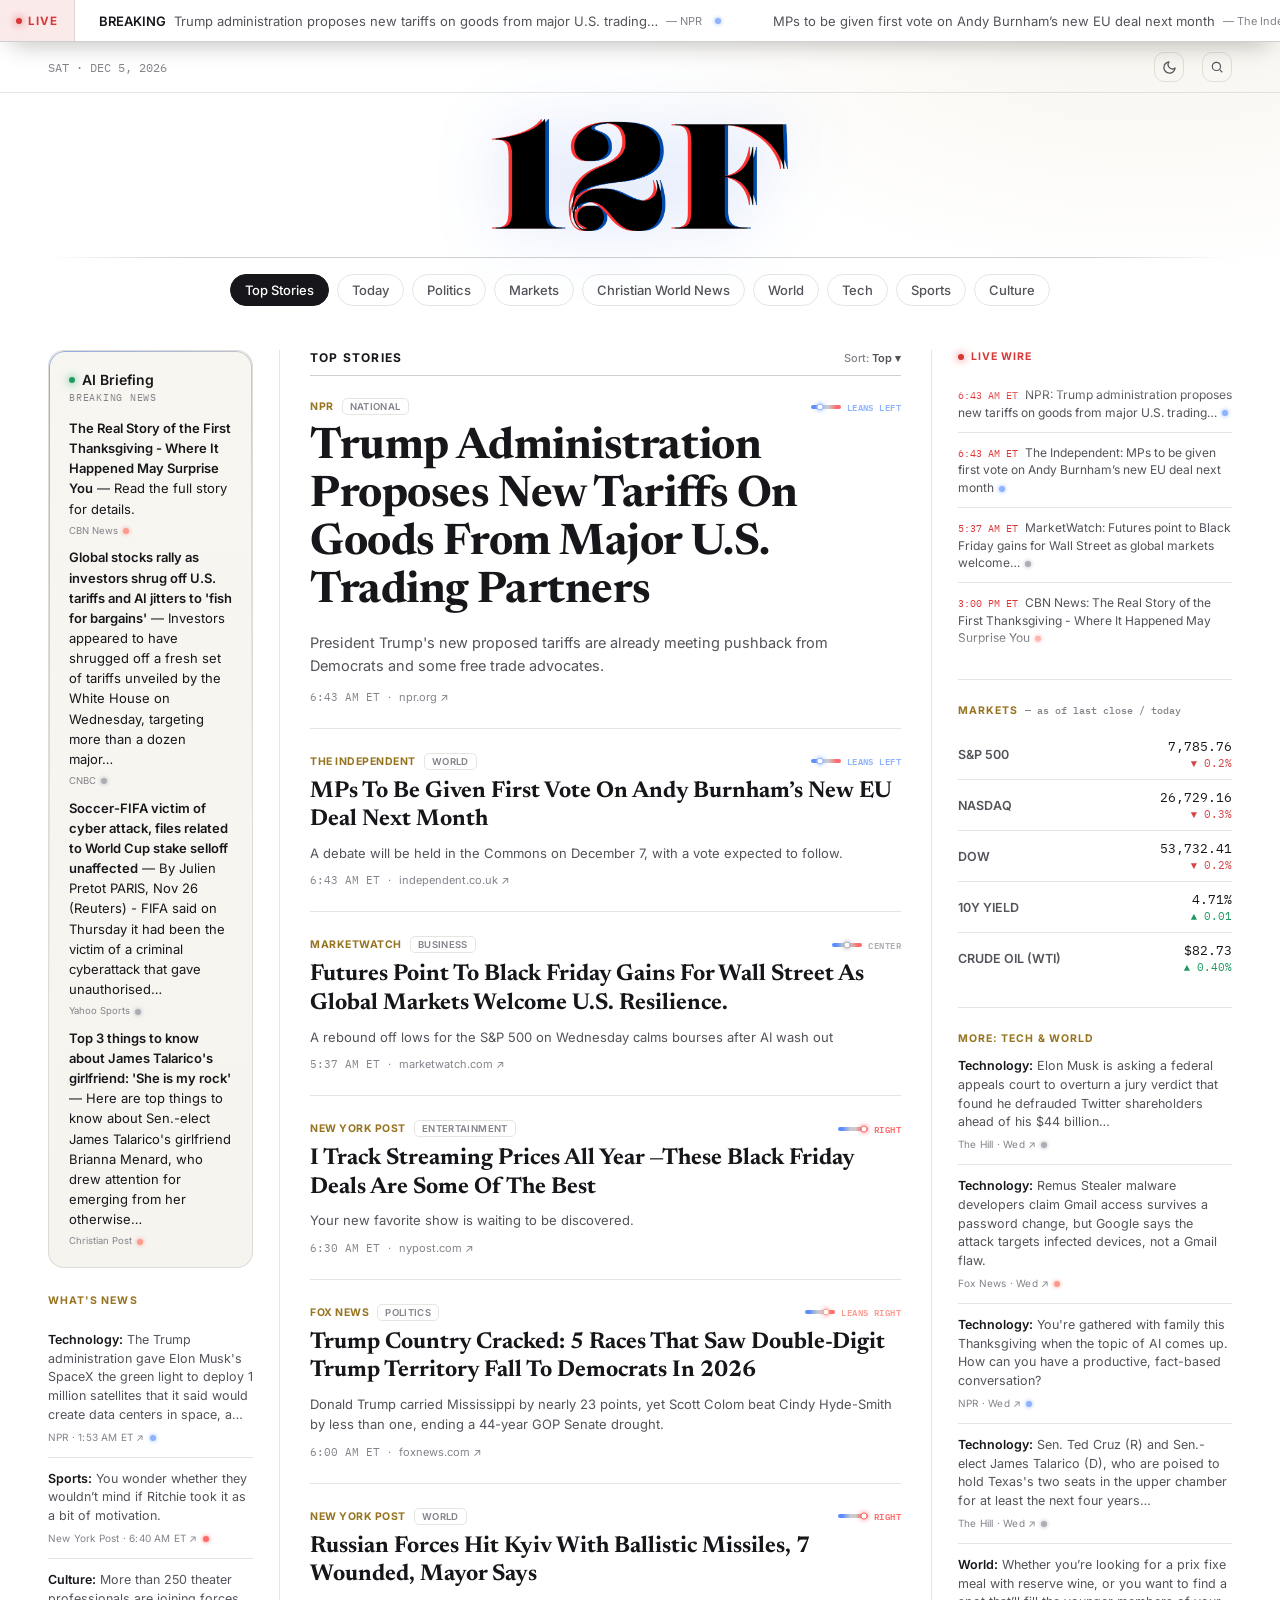
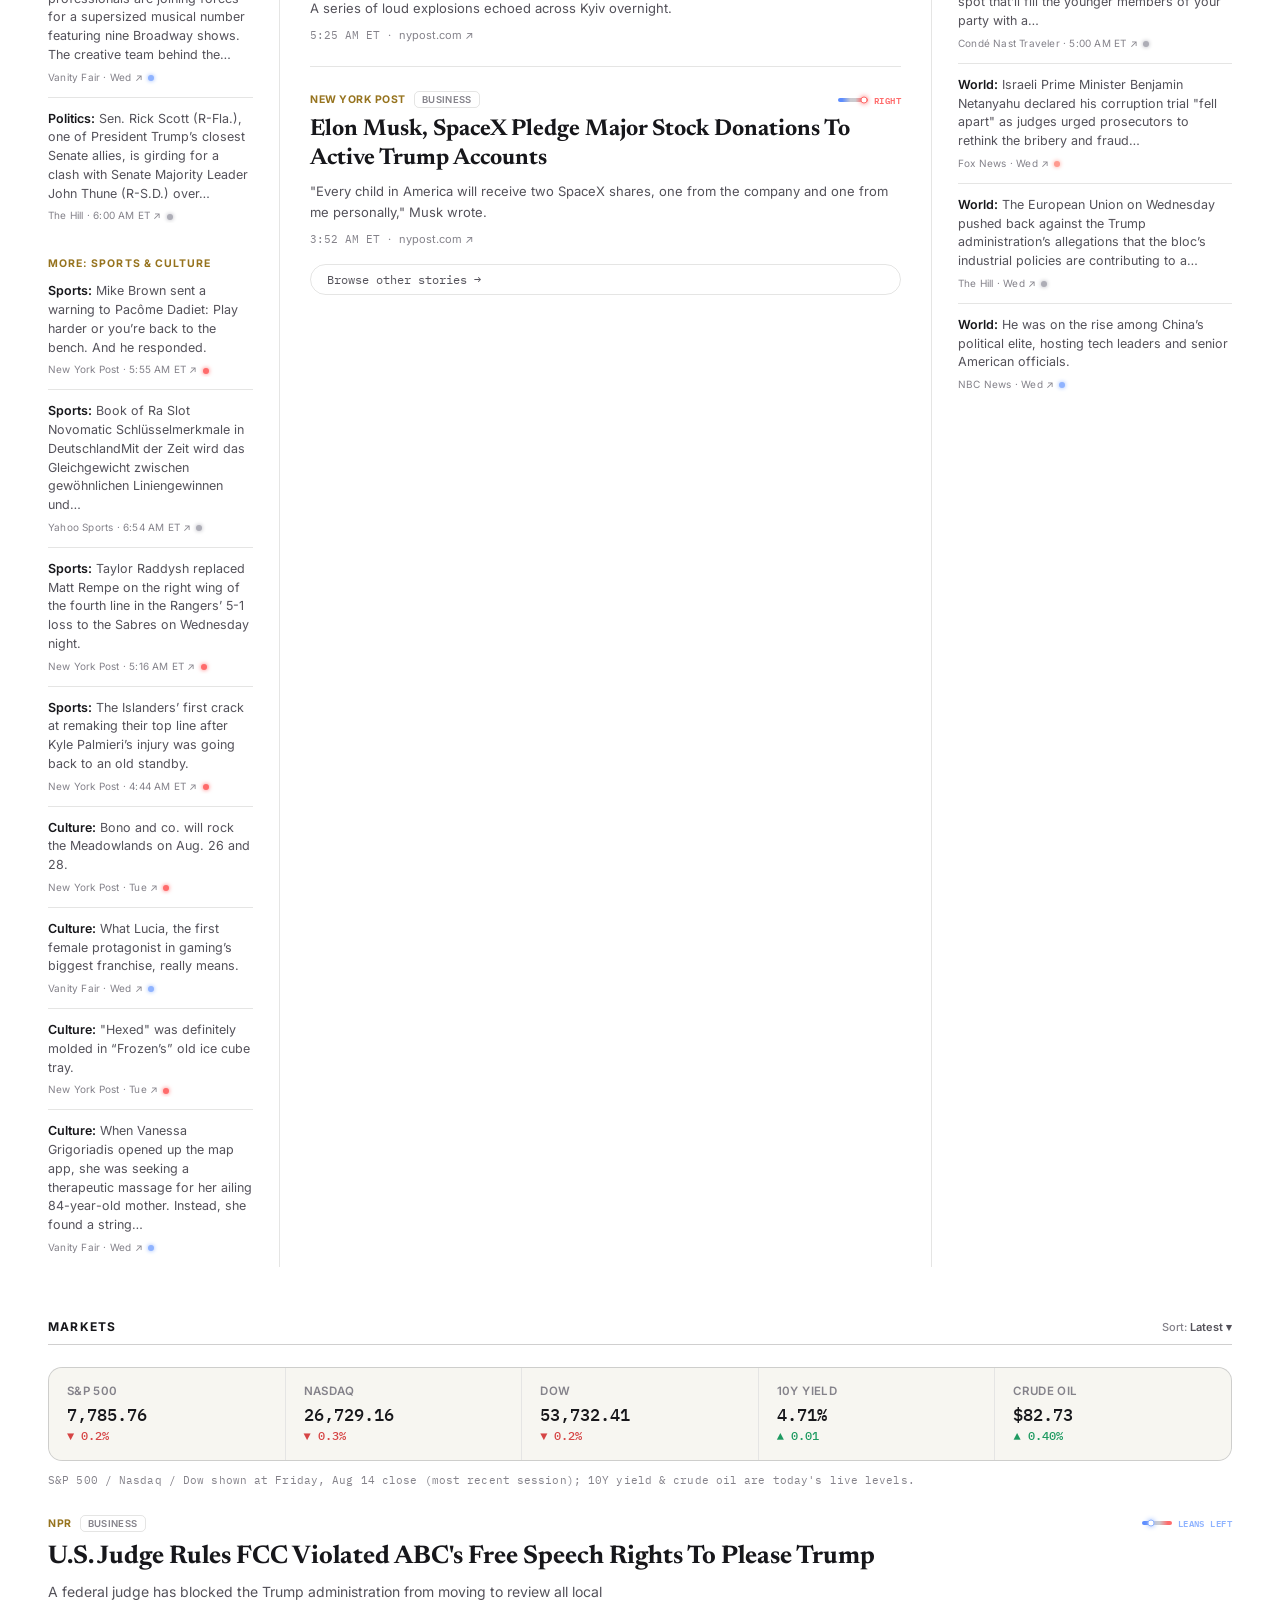
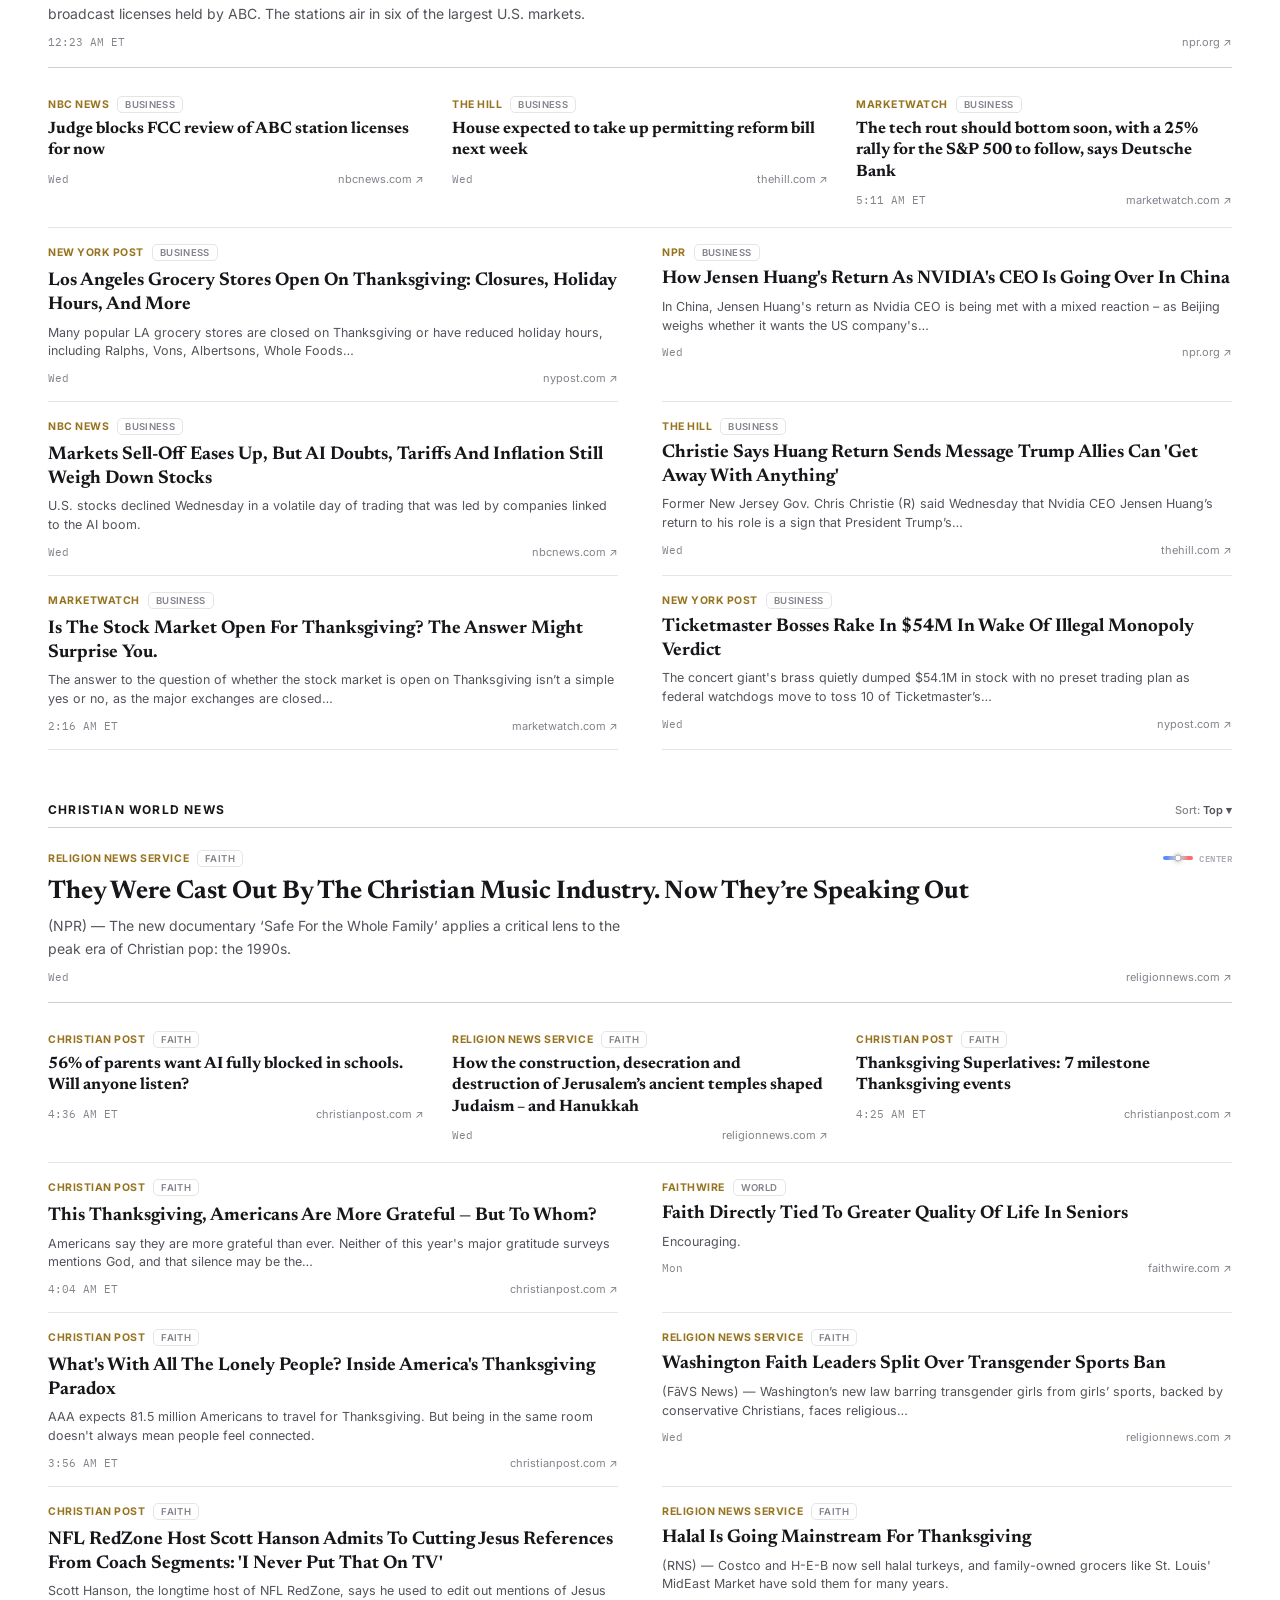
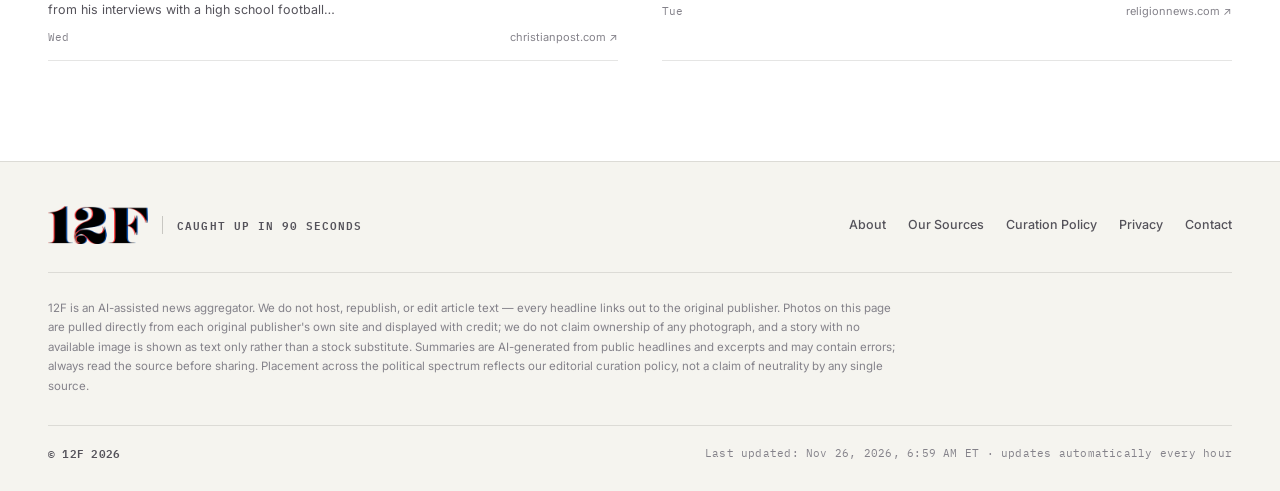
==== commit 9cecc8c9: "Automated hourly news refresh" ====
--- a/index.html
+++ b/index.html
@@ -122,20 +122,20 @@
 </div>
 <ul>
 <!-- AUTO:BRIEFING_START -->
-<li><b>Where the market may be mispricing risk most: AI boom, volatility, high-yield bonds</b> — The AI boom could trigger a recession, but data centers remain an attractive investment opportunity, a hedge fund manager said. <span class="cite"><a href="https://www.cnbc.com/2026/11/26/mispricing-risk-fund-managers-ai-volatility.html" target="_blank" rel="noopener noreferrer">CNBC</a><span class="bias-dot-mini bias-C" title="Source bias rating: Center"></span></span></li>
 <li><b>The Real Story of the First Thanksgiving - Where It Happened May Surprise You</b> — Read the full story for details. <span class="cite"><a href="https://www1.cbn.com/cbnnews/us/2017/november/the-real-story-of-the-first-thanksgiving-where-it-happened-may-surprise-you" target="_blank" rel="noopener noreferrer">CBN News</a><span class="bias-dot-mini bias-CR" title="Source bias rating: Leans Right"></span></span></li>
-<li><b>South Korea&#x27;s Kospi leads gains as tech rebound lifts Asia markets</b> — Japan&#x27;s Nikkei 225 rose 1.21% in early trade, while the Topix edged 0.71% higher. Australia&#x27;s S&amp;P/ASX 200 was up 0.15%. <span class="cite"><a href="https://www.cnbc.com/2026/11/26/stock-markets-today-.html" target="_blank" rel="noopener noreferrer">CNBC</a><span class="bias-dot-mini bias-C" title="Source bias rating: Center"></span></span></li>
-<li><b>He is the only player other than Carlos Alcaraz and Jannik Sinner to ever win the ATP Finals and Next Gen Finals</b> — Winning the ATP Finals and the Next Gen ATP Finals isn’t for everyone. But Carlos Alcaraz has now joined the very exclusive list of… <span class="cite"><a href="https://sports.yahoo.com/tennis/articles/only-player-other-carlos-alcaraz-020000335.html" target="_blank" rel="noopener noreferrer">Yahoo Sports</a><span class="bias-dot-mini bias-C" title="Source bias rating: Center"></span></span></li>
+<li><b>Global stocks rally as investors shrug off U.S. tariffs and AI jitters to &#x27;fish for bargains&#x27;</b> — Investors appeared to have shrugged off a fresh set of tariffs unveiled by the White House on Wednesday, targeting more than a dozen major… <span class="cite"><a href="https://www.cnbc.com/2026/11/26/stock-markets-today-.html" target="_blank" rel="noopener noreferrer">CNBC</a><span class="bias-dot-mini bias-C" title="Source bias rating: Center"></span></span></li>
+<li><b>Soccer-FIFA victim of cyber attack, files related to World Cup stake selloff unaffected</b> — By Julien Pretot PARIS, Nov 26 (Reuters) - FIFA said on Thursday it had been the victim of a criminal cyberattack that gave unauthorised… <span class="cite"><a href="https://sports.yahoo.com/soccer/articles/soccer-fifa-victim-cyber-attack-115642586.html" target="_blank" rel="noopener noreferrer">Yahoo Sports</a><span class="bias-dot-mini bias-C" title="Source bias rating: Center"></span></span></li>
+<li><b>Top 3 things to know about James Talarico&#x27;s girlfriend: &#x27;She is my rock&#x27;</b> — Here are top things to know about Sen.-elect James Talarico&#x27;s girlfriend Brianna Menard, who drew attention for emerging from her otherwise… <span class="cite"><a href="https://www.christianpost.com/news/james-talaricos-girlfriend-brianna-menard-3-things-to-know.html" target="_blank" rel="noopener noreferrer">Christian Post</a><span class="bias-dot-mini bias-CR" title="Source bias rating: Leans Right"></span></span></li>
 <!-- AUTO:BRIEFING_END -->
 </ul>
 </div>
 <div class="kicker">What's News</div>
 <ul class="digest-list">
 <!-- AUTO:DIGEST_START -->
-<li data-cat="christian" data-today="yes" data-ts="1795651200"><b>Faith:</b> Bell County, Texas, axed Adriane Hodges’ 2027 pay due to her campaign stance, citing state law <span class="meta"><a href="https://wng.org/roundups/a-texas-county-wants-to-pay-its-treasurer-0-next-year-the-treasurer-elect-objects-1795650651" target="_blank" rel="noopener noreferrer">WORLD Magazine · 7:00 PM ET ↗</a><span class="bias-dot-mini bias-CR" title="Source bias rating: Leans Right"></span></span></li>
-<li data-cat="sports" data-today="yes" data-ts="1795657946"><b>Sports:</b> On Thanksgiving Eve, Tarik Skubal officially became a Met. <span class="meta"><a href="https://nypost.com/2026/11/25/sports/mets-make-tarik-skubal-signing-official-with-queens-introduction-set/" target="_blank" rel="noopener noreferrer">New York Post · 8:52 PM ET ↗</a><span class="bias-dot-mini bias-R" title="Source bias rating: Right"></span></span></li>
-<li data-cat="culture" data-today="no" data-ts="1795555994"><b>Culture:</b> Bono and co. will rock the Meadowlands on Aug. 26 and 28. <span class="meta"><a href="https://nypost.com/2026/11/24/ticket-sales/u2-announces-2027-tour-two-metlife-stadium-concerts-get-tickets/" target="_blank" rel="noopener noreferrer">New York Post · Tue ↗</a><span class="bias-dot-mini bias-R" title="Source bias rating: Right"></span></span></li>
-<li data-cat="politics" data-today="yes" data-ts="1795651200"><b>Politics:</b> A look at the ammunition storage bunkers and what the Army did to limit lead fallout. <span class="meta"><a href="https://www.washingtonpost.com/nation/2026/11/25/how-army-detonated-explosives-iowa-potential-plume/" target="_blank" rel="noopener noreferrer">Washington Post · 7:00 PM ET ↗</a><span class="bias-dot-mini bias-CL" title="Source bias rating: Leans Left"></span></span></li>
+<li data-cat="tech" data-today="yes" data-ts="1795675989"><b>Technology:</b> The Trump administration gave Elon Musk&#x27;s SpaceX the green light to deploy 1 million satellites that it said would create data centers in space, a… <span class="meta"><a href="https://www.npr.org/2026/11/26/g-s1-155940/fcc-spacex-satellites-data-centers-in-space" target="_blank" rel="noopener noreferrer">NPR · 1:53 AM ET ↗</a><span class="bias-dot-mini bias-CL" title="Source bias rating: Leans Left"></span></span></li>
+<li data-cat="sports" data-today="yes" data-ts="1795693200"><b>Sports:</b> You wonder whether they wouldn’t mind if Ritchie took it as a bit of motivation. <span class="meta"><a href="https://nypost.com/2026/11/26/sports/will-calum-ritchie-be-motivated-by-islanders-demotion/" target="_blank" rel="noopener noreferrer">New York Post · 6:40 AM ET ↗</a><span class="bias-dot-mini bias-R" title="Source bias rating: Right"></span></span></li>
+<li data-cat="culture" data-today="no" data-ts="1795642142"><b>Culture:</b> More than 250 theater professionals are joining forces for a supersized musical number featuring nine Broadway shows. The creative team behind the… <span class="meta"><a href="https://www.vanityfair.com/story/100th-macys-thanksgiving-day-parade-broadway" target="_blank" rel="noopener noreferrer">Vanity Fair · Wed ↗</a><span class="bias-dot-mini bias-CL" title="Source bias rating: Leans Left"></span></span></li>
+<li data-cat="politics" data-today="yes" data-ts="1795690800"><b>Politics:</b> Sen. Rick Scott (R-Fla.), one of President Trump’s closest Senate allies, is girding for a clash with Senate Majority Leader John Thune (R-S.D.) over… <span class="meta"><a href="https://thehill.com/homenews/senate/6243118-rick-scott-john-thune-daylight-saving-time-vote/" target="_blank" rel="noopener noreferrer">The Hill · 6:00 AM ET ↗</a><span class="bias-dot-mini bias-C" title="Source bias rating: Center"></span></span></li>
 <!-- AUTO:DIGEST_END -->
 </ul>
 <p class="empty-note" hidden="" id="digestEmpty">No stories in this category yet.</p>
@@ -143,14 +143,14 @@
 <div class="kicker" style="margin-top:22px;">More: Sports &amp; Culture</div>
 <ul class="digest-list">
 <!-- AUTO:EXPLORE_LEFT_START -->
-<li data-cat="sports" data-today="yes" data-ts="1795657199"><b>Sports:</b> Maybe Ty Dieffenbach really will play in the rivalry game. The injured UCLA quarterback was listed as questionable Wednesday evening on the first Big… <span class="meta"><a href="https://nypost.com/2026/11/25/sports/ucla-qb-injury-update-usc-showdown/" target="_blank" rel="noopener noreferrer">New York Post · 8:39 PM ET ↗</a><span class="bias-dot-mini bias-R" title="Source bias rating: Right"></span></span></li>
-<li data-cat="sports" data-today="yes" data-ts="1795658108"><b>Sports:</b> The Wolverines (6-5) play their regular-season finale game at arch-rival Ohio State on Saturday, Nov. 28. <span class="meta"><a href="https://sports.yahoo.com/college-football/articles/michigans-underwood-listed-questionable-game-015508470.html" target="_blank" rel="noopener noreferrer">Yahoo Sports · 8:55 PM ET ↗</a><span class="bias-dot-mini bias-C" title="Source bias rating: Center"></span></span></li>
-<li data-cat="sports" data-today="yes" data-ts="1795656968"><b>Sports:</b> Former Mets pitcher David Peterson signed a two-year, $32 million contract with the Colorado Rockies, setting a record AAV for a Rockies starter. <span class="meta"><a href="https://nypost.com/2026/11/25/sports/ex-mets-pitcher-david-peterson-signs-with-rockies-in-free-agency/" target="_blank" rel="noopener noreferrer">New York Post · 8:36 PM ET ↗</a><span class="bias-dot-mini bias-R" title="Source bias rating: Right"></span></span></li>
-<li data-cat="sports" data-today="yes" data-ts="1795656571"><b>Sports:</b> Cam Skattebo has bigger things to play for than showing Jonathan Taylor he is good enough to keep Taylor away from the Giants. <span class="meta"><a href="https://nypost.com/2026/11/25/sports/cam-skattebo-confident-in-giants-future-despite-jonathan-taylor-trade-interest/" target="_blank" rel="noopener noreferrer">New York Post · 8:29 PM ET ↗</a><span class="bias-dot-mini bias-R" title="Source bias rating: Right"></span></span></li>
-<li data-cat="culture" data-today="yes" data-ts="1795625751"><b>Culture:</b> What Lucia, the first female protagonist in gaming’s biggest franchise, really means. <span class="meta"><a href="https://www.vanityfair.com/story/grand-theft-auto-lucia" target="_blank" rel="noopener noreferrer">Vanity Fair · 11:55 AM ET ↗</a><span class="bias-dot-mini bias-CL" title="Source bias rating: Leans Left"></span></span></li>
+<li data-cat="sports" data-today="yes" data-ts="1795690522"><b>Sports:</b> Mike Brown sent a warning to Pacôme Dadiet: Play harder or you’re back to the bench. And he responded. <span class="meta"><a href="https://nypost.com/2026/11/26/sports/knicks-pacome-dadiet-has-big-night-after-mike-brown-calls-him-out/" target="_blank" rel="noopener noreferrer">New York Post · 5:55 AM ET ↗</a><span class="bias-dot-mini bias-R" title="Source bias rating: Right"></span></span></li>
+<li data-cat="sports" data-today="yes" data-ts="1795694040"><b>Sports:</b> Book of Ra Slot Novomatic Schlüsselmerkmale in DeutschlandMit der Zeit wird das Gleichgewicht zwischen gewöhnlichen Liniengewinnen und… <span class="meta"><a href="https://sports.yahoo.com/general/articles/book-ra-slot-novomatic-schl-115400320.html" target="_blank" rel="noopener noreferrer">Yahoo Sports · 6:54 AM ET ↗</a><span class="bias-dot-mini bias-C" title="Source bias rating: Center"></span></span></li>
+<li data-cat="sports" data-today="yes" data-ts="1795688206"><b>Sports:</b> Taylor Raddysh replaced Matt Rempe on the right wing of the fourth line in the Rangers’ 5-1 loss to the Sabres on Wednesday night. <span class="meta"><a href="https://nypost.com/2026/11/26/sports/rangers-matt-rempe-healthy-scratch-again-after-playing-previous-two-games/" target="_blank" rel="noopener noreferrer">New York Post · 5:16 AM ET ↗</a><span class="bias-dot-mini bias-R" title="Source bias rating: Right"></span></span></li>
+<li data-cat="sports" data-today="yes" data-ts="1795686274"><b>Sports:</b> The Islanders’ first crack at remaking their top line after Kyle Palmieri’s injury was going back to an old standby. <span class="meta"><a href="https://nypost.com/2026/11/26/sports/islanders-pete-deboer-reunites-mathew-barzal-with-bo-horvat/" target="_blank" rel="noopener noreferrer">New York Post · 4:44 AM ET ↗</a><span class="bias-dot-mini bias-R" title="Source bias rating: Right"></span></span></li>
+<li data-cat="culture" data-today="no" data-ts="1795555994"><b>Culture:</b> Bono and co. will rock the Meadowlands on Aug. 26 and 28. <span class="meta"><a href="https://nypost.com/2026/11/24/ticket-sales/u2-announces-2027-tour-two-metlife-stadium-concerts-get-tickets/" target="_blank" rel="noopener noreferrer">New York Post · Tue ↗</a><span class="bias-dot-mini bias-R" title="Source bias rating: Right"></span></span></li>
+<li data-cat="culture" data-today="no" data-ts="1795625751"><b>Culture:</b> What Lucia, the first female protagonist in gaming’s biggest franchise, really means. <span class="meta"><a href="https://www.vanityfair.com/story/grand-theft-auto-lucia" target="_blank" rel="noopener noreferrer">Vanity Fair · Wed ↗</a><span class="bias-dot-mini bias-CL" title="Source bias rating: Leans Left"></span></span></li>
 <li data-cat="culture" data-today="no" data-ts="1795548807"><b>Culture:</b> &quot;Hexed&quot; was definitely molded in “Frozen’s” old ice cube tray. <span class="meta"><a href="https://nypost.com/2026/11/24/entertainment/hexed-review-a-watered-down-ripoff-of-better-disney-movies/" target="_blank" rel="noopener noreferrer">New York Post · Tue ↗</a><span class="bias-dot-mini bias-R" title="Source bias rating: Right"></span></span></li>
-<li data-cat="culture" data-today="yes" data-ts="1795615214"><b>Culture:</b> When Vanessa Grigoriadis opened up the map app, she was seeking a therapeutic massage for her ailing 84-year-old mother. Instead, she found a string… <span class="meta"><a href="https://www.vanityfair.com/story/google-maps-sex-work-listings" target="_blank" rel="noopener noreferrer">Vanity Fair · 9:00 AM ET ↗</a><span class="bias-dot-mini bias-CL" title="Source bias rating: Leans Left"></span></span></li>
-<li data-cat="culture" data-today="no" data-ts="1795518000"><b>Culture:</b> The only thing better than a deal on one streaming service is a deal on two. <span class="meta"><a href="https://nypost.com/2026/11/24/shopping/black-friday-bundles-disney-and-hulu-for-5-month-for-a-year/" target="_blank" rel="noopener noreferrer">New York Post · Tue ↗</a><span class="bias-dot-mini bias-R" title="Source bias rating: Right"></span></span></li>
+<li data-cat="culture" data-today="no" data-ts="1795615214"><b>Culture:</b> When Vanessa Grigoriadis opened up the map app, she was seeking a therapeutic massage for her ailing 84-year-old mother. Instead, she found a string… <span class="meta"><a href="https://www.vanityfair.com/story/google-maps-sex-work-listings" target="_blank" rel="noopener noreferrer">Vanity Fair · Wed ↗</a><span class="bias-dot-mini bias-CL" title="Source bias rating: Leans Left"></span></span></li>
 <!-- AUTO:EXPLORE_LEFT_END -->
 </ul>
 </div>
@@ -158,94 +158,94 @@
 <main class="lead-col">
 <div class="kicker-row"><span id="leadColLabel">Top Stories</span> <span class="sort">Sort: <b>Top ▾</b></span></div>
 <!-- AUTO:LEAD_START -->
-<article class="lead-story" data-cat="politics" data-today="yes" data-ts="1795657546">
-        <div class="byline"><span class="source-tag">The Hill</span><span class="lean">Politics</span><span class="bias-meter bias-C" title="Source bias rating: Center"><span class="bias-track"><span class="bias-dot"></span></span><span class="bias-label">Center</span></span></div>
-<div class="media"><img class="cover-photo" src="https://thehill.com/wp-content/uploads/sites/2/2026/11/AP26329516089883-e1795633155687.jpg?w=900" alt="Shelter-in-place order lifted after Iowa lead azide detonation" referrerpolicy="no-referrer" onerror="this.closest('.media').style.display='none'"><div class="photo-credit">Photo: via The Hill</div></div>
-        <h2>Shelter-in-place order lifted after Iowa lead azide detonation</h2>
-        <p class="dek">Federal officials lifted a shelter-in-place order in Middletown, Iowa, on Wednesday after the Army carried out a controlled detonation of unstable explosive material at the Iowa Ammunition Plant. In a joint statement…</p>
-        <div class="byline"><span class="mono">8:45 PM ET</span><span>·</span><a href="https://thehill.com/homenews/administration/6244295-middletown-shelter-order-lifted/" target="_blank" rel="noopener noreferrer">thehill.com ↗</a></div>
+<article class="lead-story" data-cat="politics" data-today="yes" data-ts="1795693427">
+        <div class="byline"><span class="source-tag">NPR</span><span class="lean">National</span><span class="bias-meter bias-CL" title="Source bias rating: Leans Left"><span class="bias-track"><span class="bias-dot"></span></span><span class="bias-label">Leans Left</span></span></div>
+<div class="media"><img class="cover-photo" src="https://media.npr.org/include/images/tracking/npr-rss-pixel.png?story=nx-s1-6054103" alt="Trump administration proposes new tariffs on goods from major U.S. trading partners" referrerpolicy="no-referrer" onerror="this.closest('.media').style.display='none'"><div class="photo-credit">Photo: via NPR</div></div>
+        <h2>Trump administration proposes new tariffs on goods from major U.S. trading partners</h2>
+        <p class="dek">President Trump&#x27;s new proposed tariffs are already meeting pushback from Democrats and some free trade advocates.</p>
+        <div class="byline"><span class="mono">6:43 AM ET</span><span>·</span><a href="https://www.npr.org/2026/11/26/nx-s1-6054103/trump-administration-proposes-new-tariffs-on-goods-from-major-u-s-trading-partners" target="_blank" rel="noopener noreferrer">npr.org ↗</a></div>
       </article>
 
       <div class="hr"></div>
 
-<article class="sub-story" data-cat="world" data-today="yes" data-ts="1795652674">
-        <div class="byline"><span class="source-tag">The Hill</span><span class="lean">Foreign Policy</span><span class="bias-meter bias-C" title="Source bias rating: Center"><span class="bias-track"><span class="bias-dot"></span></span><span class="bias-label">Center</span></span></div>
+<article class="sub-story" data-cat="world" data-today="yes" data-ts="1795693413">
+        <div class="byline"><span class="source-tag">The Independent</span><span class="lean">World</span><span class="bias-meter bias-CL" title="Source bias rating: Leans Left"><span class="bias-track"><span class="bias-dot"></span></span><span class="bias-label">Leans Left</span></span></div>
         <div class="story-row">
-          <img class="thumb" src="https://thehill.com/wp-content/uploads/sites/2/2026/08/AP26238752056355-e1787836032947.jpg?w=900" alt="EU &#x27;strongly rejects&#x27; rationale behind Trump&#x27;s tariffs" referrerpolicy="no-referrer" onerror="this.style.display='none'">
+          <img class="thumb" src="https://static.independent.co.uk/2026/11/26/11/de43c7a663905d40179b1fcd5b9ce436Y29udGVudHNlYXJjaGFwaSwxNzk1Nzc4Nzk1-2.86549764.jpg?width=1200&amp;auto=webp&amp;crop=3%3A2" alt="MPs to be given first vote on Andy Burnham’s new EU deal next month" referrerpolicy="no-referrer" onerror="this.style.display='none'">
           <div class="story-col">
-            <h3>EU &#x27;strongly rejects&#x27; rationale behind Trump&#x27;s tariffs</h3>
-            <p>The European Union on Wednesday pushed back against the Trump administration’s allegations that the bloc’s industrial policies are contributing to a global…</p>
-            <div class="byline"><span class="mono">7:24 PM ET</span><span>·</span><a href="https://thehill.com/policy/international/6244220-eu-rejects-us-tariff-proposal/" target="_blank" rel="noopener noreferrer">thehill.com ↗</a></div>
+            <h3>MPs to be given first vote on Andy Burnham’s new EU deal next month</h3>
+            <p>A debate will be held in the Commons on December 7, with a vote expected to follow.</p>
+            <div class="byline"><span class="mono">6:43 AM ET</span><span>·</span><a href="https://www.the-independent.com/news/uk/home-news/andy-burnham-mps-kemi-badenoch-prime-minister-commons-b3092128.html" target="_blank" rel="noopener noreferrer">independent.co.uk ↗</a></div>
           </div>
         </div>
       </article>
 
       <div class="hr"></div>
 
-<article class="sub-story" data-cat="culture" data-today="yes" data-ts="1795642142">
-        <div class="byline"><span class="source-tag">Vanity Fair</span><span class="lean">Culture</span><span class="bias-meter bias-CL" title="Source bias rating: Leans Left"><span class="bias-track"><span class="bias-dot"></span></span><span class="bias-label">Leans Left</span></span></div>
+<article class="sub-story" data-cat="markets" data-today="yes" data-ts="1795689420">
+        <div class="byline"><span class="source-tag">MarketWatch</span><span class="lean">Business</span><span class="bias-meter bias-C" title="Source bias rating: Center"><span class="bias-track"><span class="bias-dot"></span></span><span class="bias-label">Center</span></span></div>
         <div class="story-row">
-          <img class="thumb" src="https://media.vanityfair.com/photos/6b07111c75a0d0bdf5364135/master/pass/NUP_212429_00048.JPG" alt="This Year, Macy’s Thanksgiving Day Parade Is Doing Broadway a Little Differently" referrerpolicy="no-referrer" onerror="this.style.display='none'">
+          <img class="thumb" src="https://images.mktw.net/im-44727230" alt="Futures point to Black Friday gains for Wall Street as global markets welcome U.S. resilience." referrerpolicy="no-referrer" onerror="this.style.display='none'">
           <div class="story-col">
-            <h3>This Year, Macy’s Thanksgiving Day Parade Is Doing Broadway a Little Differently</h3>
-            <p>More than 250 theater professionals are joining forces for a supersized musical number featuring nine Broadway shows. The creative team behind the medley…</p>
-            <div class="byline"><span class="mono">4:29 PM ET</span><span>·</span><a href="https://www.vanityfair.com/story/100th-macys-thanksgiving-day-parade-broadway" target="_blank" rel="noopener noreferrer">vanityfair.com ↗</a></div>
+            <h3>Futures point to Black Friday gains for Wall Street as global markets welcome U.S. resilience.</h3>
+            <p>A rebound off lows for the S&amp;P 500 on Wednesday calms bourses after AI wash out</p>
+            <div class="byline"><span class="mono">5:37 AM ET</span><span>·</span><a href="https://www.marketwatch.com/story/futures-point-to-black-friday-gains-for-wall-street-as-global-markets-welcome-u-s-resilience-ad6bcef2?mod=mw_rss_topstories" target="_blank" rel="noopener noreferrer">marketwatch.com ↗</a></div>
           </div>
         </div>
       </article>
 
       <div class="hr"></div>
 
-<article class="sub-story" data-cat="politics" data-today="yes" data-ts="1795651215">
+<article class="sub-story" data-cat="culture" data-today="yes" data-ts="1795692600">
+        <div class="byline"><span class="source-tag">New York Post</span><span class="lean">Entertainment</span><span class="bias-meter bias-R" title="Source bias rating: Right"><span class="bias-track"><span class="bias-dot"></span></span><span class="bias-label">Right</span></span></div>
+        <div class="story-row">
+          <img class="thumb" src="https://nypost.com/wp-content%2Fuploads%2Fsites%2F2%2F2026%2F11%2Fblack-friday-streaming-deals.jpg?quality%3D90%26strip%3Dall" alt="I track streaming prices all year —These Black Friday deals are some of the best" referrerpolicy="no-referrer" onerror="this.style.display='none'">
+          <div class="story-col">
+            <h3>I track streaming prices all year —These Black Friday deals are some of the best</h3>
+            <p>Your new favorite show is waiting to be discovered.</p>
+            <div class="byline"><span class="mono">6:30 AM ET</span><span>·</span><a href="https://nypost.com/shopping/best-black-friday-streaming-deals-2026/" target="_blank" rel="noopener noreferrer">nypost.com ↗</a></div>
+          </div>
+        </div>
+      </article>
+
+      <div class="hr"></div>
+
+<article class="sub-story" data-cat="politics" data-today="yes" data-ts="1795690851">
         <div class="byline"><span class="source-tag">Fox News</span><span class="lean">Politics</span><span class="bias-meter bias-CR" title="Source bias rating: Leans Right"><span class="bias-track"><span class="bias-dot"></span></span><span class="bias-label">Leans Right</span></span></div>
         <div class="story-row">
-          <img class="thumb" src="https://a57.foxnews.com/static.foxnews.com/foxnews.com/content/uploads/2025/06/931/523/blanche-trump-bove.jpg?ve=1&amp;tl=1" alt="2nd Circuit deals blow to Manhattan DA, breathes new life into Trump&#x27;s hush money appeal" referrerpolicy="no-referrer" onerror="this.style.display='none'">
+          <img class="thumb" src="https://a57.foxnews.com/static.foxnews.com/foxnews.com/content/uploads/2026/10/931/523/voters.jpg?ve=1&amp;tl=1" alt="Trump country cracked: 5 races that saw double-digit Trump territory fall to Democrats in 2026" referrerpolicy="no-referrer" onerror="this.style.display='none'">
           <div class="story-col">
-            <h3>2nd Circuit deals blow to Manhattan DA, breathes new life into Trump&#x27;s hush money appeal</h3>
-            <p>President Donald Trump&#x27;s bid to move his New York hush money case to federal court is revived after the 2nd Circuit cited errors in a prior denial.</p>
-            <div class="byline"><span class="mono">7:00 PM ET</span><span>·</span><a href="https://www.foxnews.com/politics/second-circuit-deals-blow-manhattan-da-breathes-new-life-trump-hush-money-appeal" target="_blank" rel="noopener noreferrer">foxnews.com ↗</a></div>
+            <h3>Trump country cracked: 5 races that saw double-digit Trump territory fall to Democrats in 2026</h3>
+            <p>Donald Trump carried Mississippi by nearly 23 points, yet Scott Colom beat Cindy Hyde-Smith by less than one, ending a 44-year GOP Senate drought.</p>
+            <div class="byline"><span class="mono">6:00 AM ET</span><span>·</span><a href="https://www.foxnews.com/politics/trump-country-cracked-5-races-double-digit-trump-territory-fall-democrats-2026" target="_blank" rel="noopener noreferrer">foxnews.com ↗</a></div>
           </div>
         </div>
       </article>
 
       <div class="hr"></div>
 
-<article class="sub-story" data-cat="world" data-today="yes" data-ts="1795651316">
-        <div class="byline"><span class="source-tag">The Independent</span><span class="lean">World</span><span class="bias-meter bias-CL" title="Source bias rating: Leans Left"><span class="bias-track"><span class="bias-dot"></span></span><span class="bias-label">Leans Left</span></span></div>
+<article class="sub-story" data-cat="world" data-today="yes" data-ts="1795688745">
+        <div class="byline"><span class="source-tag">New York Post</span><span class="lean">World</span><span class="bias-meter bias-R" title="Source bias rating: Right"><span class="bias-track"><span class="bias-dot"></span></span><span class="bias-label">Right</span></span></div>
         <div class="story-row">
-          <img class="thumb" src="https://static.independent.co.uk/2026/11/26/00/7f028120aa826e4beef83ea1c39e4b4bY29udGVudHNlYXJjaGFwaSwxNzk1NzAzMzQw-2.72317923.jpg?width=1200&amp;auto=webp&amp;crop=3%3A2" alt="Fred Sirieix: Why I’ve opened a restaurant in a women’s prison" referrerpolicy="no-referrer" onerror="this.style.display='none'">
+          <img class="thumb" src="https://nypost.com/wp-content%2Fuploads%2Fsites%2F2%2F2026%2F11%2F7-people-injured-nighttime-russian-150093207.jpg?w%3D1024" alt="Russian forces hit Kyiv with ballistic missiles, 7 wounded, mayor says" referrerpolicy="no-referrer" onerror="this.style.display='none'">
           <div class="story-col">
-            <h3>Fred Sirieix: Why I’ve opened a restaurant in a women’s prison</h3>
-            <p>The First Dates maître d’ wants to have a venue in every suitable prison in England and Wales.</p>
-            <div class="byline"><span class="mono">7:01 PM ET</span><span>·</span><a href="https://www.the-independent.com/news/uk/home-news/fred-sirieix-first-dates-wales-england-french-b3091842.html" target="_blank" rel="noopener noreferrer">independent.co.uk ↗</a></div>
+            <h3>Russian forces hit Kyiv with ballistic missiles, 7 wounded, mayor says</h3>
+            <p>A series of loud explosions echoed across ​Kyiv overnight.</p>
+            <div class="byline"><span class="mono">5:25 AM ET</span><span>·</span><a href="https://nypost.com/2026/11/26/world-news/russian-forces-hit-kyiv-with-ballistic-missiles-7-wounded-mayor-says/" target="_blank" rel="noopener noreferrer">nypost.com ↗</a></div>
           </div>
         </div>
       </article>
 
       <div class="hr"></div>
 
-<article class="sub-story" data-cat="markets" data-today="yes" data-ts="1795655700">
-        <div class="byline"><span class="source-tag">MarketWatch</span><span class="lean">Business</span><span class="bias-meter bias-C" title="Source bias rating: Center"><span class="bias-track"><span class="bias-dot"></span></span><span class="bias-label">Center</span></span></div>
+<article class="sub-story" data-cat="markets" data-today="yes" data-ts="1795683125">
+        <div class="byline"><span class="source-tag">New York Post</span><span class="lean">Business</span><span class="bias-meter bias-R" title="Source bias rating: Right"><span class="bias-track"><span class="bias-dot"></span></span><span class="bias-label">Right</span></span></div>
         <div class="story-row">
-          <img class="thumb" src="https://images.mktw.net/im-58425830" alt="We are living in perilous times if Nvidia’s Jensen Huang dictates your 401(k) balance" referrerpolicy="no-referrer" onerror="this.style.display='none'">
+          <img class="thumb" src="https://nypost.com/wp-content%2Fuploads%2Fsites%2F2%2F2026%2F11%2Fchildren-hold-thank-trump-accounts-147556941.jpg?w%3D1024" alt="Elon Musk, SpaceX pledge major stock donations to active Trump Accounts" referrerpolicy="no-referrer" onerror="this.style.display='none'">
           <div class="story-col">
-            <h3>We are living in perilous times if Nvidia’s Jensen Huang dictates your 401(k) balance</h3>
-            <p>Why did a futurist with Huang’s prescient vision build a company where all roads lead to him?</p>
-            <div class="byline"><span class="mono">8:15 PM ET</span><span>·</span><a href="https://www.marketwatch.com/story/we-are-living-in-perilous-times-if-nvidias-jensen-huang-dictates-your-401-k-balance-e0942d1e?mod=mw_rss_topstories" target="_blank" rel="noopener noreferrer">marketwatch.com ↗</a></div>
-          </div>
-        </div>
-      </article>
-
-      <div class="hr"></div>
-
-<article class="sub-story" data-cat="tech" data-today="yes" data-ts="1795656695">
-        <div class="byline"><span class="source-tag">The Hill</span><span class="lean">Technology</span><span class="bias-meter bias-C" title="Source bias rating: Center"><span class="bias-track"><span class="bias-dot"></span></span><span class="bias-label">Center</span></span></div>
-        <div class="story-row">
-          <img class="thumb" src="https://thehill.com/wp-content/uploads/sites/2/2026/11/Photo_Split-34.png?w=900" alt="Musk appeals $2.6B Twitter fraud verdict: Report" referrerpolicy="no-referrer" onerror="this.style.display='none'">
-          <div class="story-col">
-            <h3>Musk appeals $2.6B Twitter fraud verdict: Report</h3>
-            <p>Elon Musk is asking a federal appeals court to overturn a jury verdict that found he defrauded Twitter shareholders ahead of his $44 billion acquisition of the…</p>
-            <div class="byline"><span class="mono">8:31 PM ET</span><span>·</span><a href="https://thehill.com/regulation/court-battles/6244265-musk-appeals-twitter-fraud-verdict-report/" target="_blank" rel="noopener noreferrer">thehill.com ↗</a></div>
+            <h3>Elon Musk, SpaceX pledge major stock donations to active Trump Accounts</h3>
+            <p>&quot;Every child in America will receive two SpaceX shares, one from the company and one from me personally,&quot; Musk wrote.</p>
+            <div class="byline"><span class="mono">3:52 AM ET</span><span>·</span><a href="https://nypost.com/2026/11/26/business/elon-musk-spacex-pledge-major-stock-donations-to-active-trump-accounts/" target="_blank" rel="noopener noreferrer">nypost.com ↗</a></div>
           </div>
         </div>
       </article>
@@ -253,368 +253,368 @@
 <p class="empty-note" hidden="" id="topStoriesEmpty">No stories in this category yet — check back after the next refresh.</p>
 <!-- AUTO:CATGRIDS_START -->
 <div class="flat-grid cat-grid cat-grid--a" data-cat-grid="politics">
-<div class="cg-block cg-hero-medium" data-cat="politics" data-today="yes" data-ts="1795647250">
-        <div class="media"><img class="hero-medium-photo" src="https://nypost.com/wp-content%2Fuploads%2Fsites%2F2%2F2026%2F11%2F2026-democrats-seized-control-us-147591281.jpg?w%3D1024" alt="Trump’s DC renovation account gets mysterious $300M infusion" referrerpolicy="no-referrer" onerror="this.closest('.media').style.display='none'"><div class="photo-credit">Photo: via New York Post</div></div>
+<div class="cg-block cg-hero-medium" data-cat="politics" data-today="yes" data-ts="1795669489">
+        <div class="media"><img class="hero-medium-photo" src="https://nypost.com/wp-content%2Fuploads%2Fsites%2F2%2F2026%2F11%2F2026-first-since-united-states-150075967.jpg?w%3D1024" alt="Russia must avoid ‘any actions’ expanding war in Ukraine — Trump, NATO chief say after Mar-a-Lago meeting" referrerpolicy="no-referrer" onerror="this.closest('.media').style.display='none'"><div class="photo-credit">Photo: via New York Post</div></div>
         <div class="byline"><span class="source-tag">New York Post</span><span class="lean">Politics</span><span class="bias-meter bias-R" title="Source bias rating: Right"><span class="bias-track"><span class="bias-dot"></span></span><span class="bias-label">Right</span></span></div>
-        <h3>Trump’s DC renovation account gets mysterious $300M infusion</h3>
-        <p>The National Park Service bank account used to finance President Trump&#x27;s prized renovation projects across DC got a $300 million infusion from an unknown source in…</p>
-        <div class="meta"><span class="mono">5:54 PM ET</span><a href="https://nypost.com/2026/11/25/us-news/president-trumps-dc-renovation-account-gets-mysterious-300m-infusion/" target="_blank" rel="noopener noreferrer">nypost.com ↗</a></div>
+        <h3>Russia must avoid ‘any actions’ expanding war in Ukraine — Trump, NATO chief say after Mar-a-Lago meeting</h3>
+        <p>The meeting was &quot;outstanding&quot; and “very impactful,” Trump and Rutte said in a joint statement released by the White House.</p>
+        <div class="meta"><span class="mono">12:04 AM ET</span><a href="https://nypost.com/2026/11/26/us-news/russia-must-avoid-any-actions-expanding-war-in-ukraine-trump-nato-chief-say-after-mar-a-lago-meeting/" target="_blank" rel="noopener noreferrer">nypost.com ↗</a></div>
       </div>
       <div class="cg-block cg-strip">
-<div class="cg-strip-item" data-cat="politics" data-today="yes" data-ts="1795646954">
+<div class="cg-strip-item" data-cat="politics" data-today="no" data-ts="1795646954">
           <div class="byline"><span class="source-tag">NBC News</span><span class="lean">Politics</span></div>
           <h4>Judge halts order requiring Fulton County to turn over copies of 2020 ballots</h4>
-          <div class="meta"><span class="mono">5:49 PM ET</span><a href="https://www.nbcnews.com/politics/elections/judge-halts-order-fulton-county-copies-2020-ballots-georgia-election-rcna611353" target="_blank" rel="noopener noreferrer">nbcnews.com ↗</a></div>
-        </div>
-<div class="cg-strip-item" data-cat="politics" data-today="yes" data-ts="1795627847">
+          <div class="meta"><span class="mono">Wed</span><a href="https://www.nbcnews.com/politics/elections/judge-halts-order-fulton-county-copies-2020-ballots-georgia-election-rcna611353" target="_blank" rel="noopener noreferrer">nbcnews.com ↗</a></div>
+        </div>
+<div class="cg-strip-item" data-cat="politics" data-today="yes" data-ts="1795693390">
           <div class="byline"><span class="source-tag">NPR</span><span class="lean">National</span></div>
-          <h4>Group of Senate Democrats push to add freshman to leadership</h4>
-          <div class="meta"><span class="mono">12:30 PM ET</span><a href="https://www.npr.org/2026/11/25/g-s1-155518/senate-democrats-freshman-leadership-schumer-van-hollen" target="_blank" rel="noopener noreferrer">npr.org ↗</a></div>
-        </div>
-<div class="cg-strip-item" data-cat="politics" data-today="yes" data-ts="1795647623">
+          <h4>Sen. Tim Kaine, D-Va., shares why he opposes Trump&#x27;s proposed tariffs</h4>
+          <div class="meta"><span class="mono">6:43 AM ET</span><a href="https://www.npr.org/2026/11/26/nx-s1-6053944/sen-tim-kaine-d-va-shares-why-he-opposes-trumps-proposed-tariffs" target="_blank" rel="noopener noreferrer">npr.org ↗</a></div>
+        </div>
+<div class="cg-strip-item" data-cat="politics" data-today="yes" data-ts="1795687215">
           <div class="byline"><span class="source-tag">Fox News</span><span class="lean">Politics</span></div>
-          <h4>Socialists on blast for pledging to weed money out of politics but accepting business execs&#x27; checks anyway</h4>
-          <div class="meta"><span class="mono">6:00 PM ET</span><a href="https://www.foxnews.com/politics/socialists-blast-pledging-weed-money-out-politics-accepting-business-execs-checks-anyway" target="_blank" rel="noopener noreferrer">foxnews.com ↗</a></div>
+          <h4>Holiday staples still surging ahead of Thanksgiving dinner. Economist shares how to save on the spread</h4>
+          <div class="meta"><span class="mono">5:00 AM ET</span><a href="https://www.foxnews.com/politics/holiday-staples-surging-ahead-thanksgiving-dinner-economist-shares-how-save-spread" target="_blank" rel="noopener noreferrer">foxnews.com ↗</a></div>
         </div>
       </div>
       <div class="cg-block cg-mixed2">
-<div class="cg-mixed-item" data-cat="politics" data-today="yes" data-ts="1795642306">
+<div class="cg-mixed-item" data-cat="politics" data-today="yes" data-ts="1795690800">
+          <div class="byline"><span class="source-tag">The Hill</span><span class="lean">Politics</span></div>
+          <div class="story-row">
+            <img class="thumb" src="https://thehill.com/wp-content/uploads/sites/2/2026/11/Rankings-Dems_Parnes_illo_SamanthaWong_GregNash_AdobeStock.jpg?w=900" alt="5 Democrats most likely to win the presidential nomination in 2028" referrerpolicy="no-referrer" onerror="this.style.display='none'">
+            <div class="story-col">
+              <h3>5 Democrats most likely to win the presidential nomination in 2028</h3>
+              <p>A little more than three weeks after a midterm political earthquake, the Democratic Party is readying for an avalanche of presidential…</p>
+              <div class="meta"><span class="mono">6:00 AM ET</span><a href="https://thehill.com/homenews/campaign/6243458-democratic-2028-presidential-candidates/" target="_blank" rel="noopener noreferrer">thehill.com ↗</a></div>
+            </div>
+          </div>
+        </div>
+<div class="cg-mixed-item" data-cat="politics" data-today="no" data-ts="1795666444">
           <div class="byline"><span class="source-tag">New York Post</span><span class="lean">Politics</span></div>
+          <h3>Abdul El-Sayed rips Trump — in Thanksgiving message about unity</h3>
+          <p>“You know, Donald Trump has one neat trick. It&#x27;s the ability to tear us apart, to become the subject of every conversation, and to force us…</p>
+          <div class="meta"><span class="mono">Wed</span><a href="https://nypost.com/2026/11/25/us-news/abdul-el-sayed-rips-trump-in-thanksgiving-message-about-unity/" target="_blank" rel="noopener noreferrer">nypost.com ↗</a></div>
+        </div>
+<div class="cg-mixed-item" data-cat="politics" data-today="no" data-ts="1795644317">
+          <div class="byline"><span class="source-tag">NBC News</span><span class="lean">Politics</span></div>
           <div class="story-row">
-            <img class="thumb" src="https://nypost.com/wp-content%2Fuploads%2Fsites%2F2%2F2026%2F11%2Funited-states-president-donald-j-149954580_140fb0.jpg?w%3D827" alt="Trump’s Post interview sparks effort to bring back Karoline Leavitt — as ex-press secretary says she’ll ‘always be here for him’" referrerpolicy="no-referrer" onerror="this.style.display='none'">
+            <img class="thumb" src="https://media-cldnry.s-nbcnews.com/image/upload/t_fit_1500w/mpx/2704722219/2026_11/1795644309030_now_mtp_full_richetti_261125_S3_1920x1080-hb8buu.jpg" alt="Biden’s memoir is a ‘chance to set the record straight,’ says longtime aide Steve Ricchetti" referrerpolicy="no-referrer" onerror="this.style.display='none'">
             <div class="story-col">
-              <h3>Trump’s Post interview sparks effort to bring back Karoline Leavitt — as ex-press secretary says she’ll ‘always be here for him’</h3>
-              <p>President Trump’s high praise for Karoline Leavitt to The Post sparked a push to bring her back to the White House — in perhaps a second…</p>
-              <div class="meta"><span class="mono">4:31 PM ET</span><a href="https://nypost.com/2026/11/25/us-news/trumps-post-interview-sparks-effort-to-bring-back-karoline-leavitt-as-ex-press-secretary-says-shell-always-be-here-for-him/" target="_blank" rel="noopener noreferrer">nypost.com ↗</a></div>
+              <h3>Biden’s memoir is a ‘chance to set the record straight,’ says longtime aide Steve Ricchetti</h3>
+              <p>Steve Richetti joins Meet the Press NOW to reflect on President Biden’s legacy and react to the former president’s new memoir.</p>
+              <div class="meta"><span class="mono">Wed</span><a href="https://www.nbcnews.com/meet-the-press/video/biden-s-memoir-is-a-chance-to-set-the-record-straight-says-longtime-aide-steve-ricchetti-274189893756" target="_blank" rel="noopener noreferrer">nbcnews.com ↗</a></div>
             </div>
           </div>
         </div>
-<div class="cg-mixed-item" data-cat="politics" data-today="yes" data-ts="1795644317">
-          <div class="byline"><span class="source-tag">NBC News</span><span class="lean">Politics</span></div>
-          <h3>Biden’s memoir is a ‘chance to set the record straight,’ says longtime aide Steve Ricchetti</h3>
-          <p>Steve Richetti joins Meet the Press NOW to reflect on President Biden’s legacy and react to the former president’s new memoir.</p>
-          <div class="meta"><span class="mono">5:05 PM ET</span><a href="https://www.nbcnews.com/meet-the-press/video/biden-s-memoir-is-a-chance-to-set-the-record-straight-says-longtime-aide-steve-ricchetti-274189893756" target="_blank" rel="noopener noreferrer">nbcnews.com ↗</a></div>
-        </div>
-<div class="cg-mixed-item" data-cat="politics" data-today="yes" data-ts="1795607405">
+<div class="cg-mixed-item" data-cat="politics" data-today="yes" data-ts="1795686260">
           <div class="byline"><span class="source-tag">NPR</span><span class="lean">National</span></div>
+          <h3>Court lets Puerto Rico governor fire firm that runs the island&#x27;s troubled power grid</h3>
+          <p>LUMA Energy took over the electric grid five years ago. The court&#x27;s ruling nullifies its contract, and gives the government a year to find…</p>
+          <div class="meta"><span class="mono">4:44 AM ET</span><a href="https://www.npr.org/2026/11/26/nx-s1-6054139/court-rules-puerto-ricos-governor-can-fire-company-that-runs-troubled-power-grid" target="_blank" rel="noopener noreferrer">npr.org ↗</a></div>
+        </div>
+<div class="cg-mixed-item" data-cat="politics" data-today="yes" data-ts="1795675588">
+          <div class="byline"><span class="source-tag">Fox News</span><span class="lean">Politics</span></div>
           <div class="story-row">
-            <img class="thumb" src="https://npr.brightspotcdn.com/dims3/default/strip/false/crop/4500x3001+0+0/resize/4500x3001!/quality/85/format/webp/?url=https%3A%2F%2Fnpr-production-npr.s3.us-east-1.amazonaws.com%2Fbrightspot%2F80%2Fe4%2F4f6d59a04c01950dd8cc6ac618a1%2Fgettyimages-1243410569.jpg" alt="Republican wants FBI and CIA answers before questioning Nvidia chief" referrerpolicy="no-referrer" onerror="this.style.display='none'">
+            <img class="thumb" src="https://a57.foxnews.com/static.foxnews.com/foxnews.com/content/uploads/2026/03/931/523/jb-pritzker-illinois-sanctuary-policies-fox-news-001.jpg?ve=1&amp;tl=1" alt="Pritzker accused of turning education tax credit into partisan fight by opting out of program: &#x27;Sad to see&#x27;" referrerpolicy="no-referrer" onerror="this.style.display='none'">
             <div class="story-col">
-              <h3>Republican wants FBI and CIA answers before questioning Nvidia chief</h3>
-              <p>&quot;The public is rightly concerned,&quot; says the Republican lawmaker, who wants to know what the FBI and CIA knew about potential national…</p>
-              <div class="meta"><span class="mono">6:50 AM ET</span><a href="https://www.npr.org/2026/11/25/nx-s1-6052417/nvidia-jensen-huang-reaction-republicans-congress-investigation" target="_blank" rel="noopener noreferrer">npr.org ↗</a></div>
+              <h3>Pritzker accused of turning education tax credit into partisan fight by opting out of program: &#x27;Sad to see&#x27;</h3>
+              <p>Illinois Gov. JB Pritzker opted out of the federal scholarship tax credit program, drawing accusations from parents and education advocacy…</p>
+              <div class="meta"><span class="mono">1:46 AM ET</span><a href="https://www.foxnews.com/politics/pritzker-accused-turning-education-tax-credit-partisan-fight-opting-out-program-sad-see" target="_blank" rel="noopener noreferrer">foxnews.com ↗</a></div>
             </div>
           </div>
         </div>
-<div class="cg-mixed-item" data-cat="politics" data-today="yes" data-ts="1795643291">
-          <div class="byline"><span class="source-tag">Fox News</span><span class="lean">Politics</span></div>
-          <h3>Trump&#x27;s birthright citizenship restrictions struck down again by DC federal judge he called &#x27;hater&#x27;</h3>
-          <p>Judge Christopher Cooper struck down Trump&#x27;s second birthright citizenship order, citing the Fourteenth Amendment and rejecting…</p>
-          <div class="meta"><span class="mono">4:48 PM ET</span><a href="https://www.foxnews.com/politics/trumps-birthright-citizenship-restrictions-struck-down-dc-federal-judge-called-hater" target="_blank" rel="noopener noreferrer">foxnews.com ↗</a></div>
-        </div>
-<div class="cg-mixed-item" data-cat="politics" data-today="yes" data-ts="1795640125">
-          <div class="byline"><span class="source-tag">New York Post</span><span class="lean">Politics</span></div>
-          <div class="story-row">
-            <img class="thumb" src="https://nypost.com/wp-content%2Fuploads%2Fsites%2F2%2F2026%2F11%2Filhanmn-x-23-years-ago-150042030.jpg?w%3D1024" alt="Ilhan Omar’s fate in federal case could come down to Kenya refugee camp docs: ‘Caught red-handed’" referrerpolicy="no-referrer" onerror="this.style.display='none'">
-            <div class="story-col">
-              <h3>Ilhan Omar’s fate in federal case could come down to Kenya refugee camp docs: ‘Caught red-handed’</h3>
-              <p>Omar spent four years living at the Utange camp with her family, surviving “with little food or water”.</p>
-              <div class="meta"><span class="mono">3:55 PM ET</span><a href="https://nypost.com/2026/11/25/us-news/kenya-refugee-camp-docs-may-seal-ilhan-omars-fate-in-federal-case-caught-red-handed/" target="_blank" rel="noopener noreferrer">nypost.com ↗</a></div>
-            </div>
-          </div>
-        </div>
-<div class="cg-mixed-item" data-cat="politics" data-today="yes" data-ts="1795643307">
-          <div class="byline"><span class="source-tag">NBC News</span><span class="lean">Politics</span></div>
-          <h3>‘We all know Putin is not a friend’: Former U.S. Ambassador to Ukraine Bill Taylor</h3>
-          <p>Former U.S. Ambassador to Ukraine Bill Taylor joined Meet the Press NOW after traveling to Kyiv to discuss Ukraine’s biggest needs as it…</p>
-          <div class="meta"><span class="mono">4:48 PM ET</span><a href="https://www.nbcnews.com/meet-the-press/video/-we-all-know-putin-is-not-a-friend-former-u-s-ambassador-to-ukraine-bill-taylor-274187845806" target="_blank" rel="noopener noreferrer">nbcnews.com ↗</a></div>
+<div class="cg-mixed-item" data-cat="politics" data-today="no" data-ts="1795664432">
+          <div class="byline"><span class="source-tag">The Hill</span><span class="lean">Politics</span></div>
+          <h3>Hochul declares state of emergency in New York counties ahead of Thanksgiving storm</h3>
+          <p>New York Gov. Kathy Hochul (D) declared a state of emergency Wednesday in certain counties of the Empire State ahead of a forecasted…</p>
+          <div class="meta"><span class="mono">Wed</span><a href="https://thehill.com/homenews/state-watch/6244382-hochul-declares-thanksgiving-emergency/" target="_blank" rel="noopener noreferrer">thehill.com ↗</a></div>
         </div>
       </div>
       </div>
 <div class="flat-grid cat-grid cat-grid--b" data-cat-grid="world">
-<div class="cg-block cg-hero-split" data-cat="world" data-today="yes" data-ts="1795651115">
+<div class="cg-block cg-hero-split" data-cat="world" data-today="yes" data-ts="1795687200">
         <div class="chs-text">
-          <div class="byline"><span class="source-tag">New York Post</span><span class="lean">World</span><span class="bias-meter bias-R" title="Source bias rating: Right"><span class="bias-track"><span class="bias-dot"></span></span><span class="bias-label">Right</span></span></div>
-          <h3>Ukraine tells Putin ‘stop complaining’ following attacks on Russian infrastructure</h3>
-          <p>Renewed Ukrainian drone attacks on Russian oil refineries have cut their processing volumes by 45% since late October.</p>
-          <div class="meta"><span class="mono">6:58 PM ET</span><a href="https://nypost.com/2026/11/25/world-news/ukraine-tells-putin-stop-complaining-about-refinery-attacks/" target="_blank" rel="noopener noreferrer">nypost.com ↗</a></div>
-        </div>
-        <div class="chs-media"><img class="hero-split-photo" src="https://nypost.com/wp-content%2Fuploads%2Fsites%2F2%2F2026%2F11%2F150032664.jpg?quality%3D90%26strip%3Dall" alt="Ukraine tells Putin ‘stop complaining’ following attacks on Russian infrastructure" referrerpolicy="no-referrer" onerror="this.closest('.chs-media').style.display='none'"><div class="photo-credit">Photo: via New York Post</div></div>
+          <div class="byline"><span class="source-tag">Condé Nast Traveler</span><span class="lean">Travel</span><span class="bias-meter bias-C" title="Source bias rating: Center"><span class="bias-track"><span class="bias-dot"></span></span><span class="bias-label">Center</span></span></div>
+          <h3>11 Restaurants in NYC That Are Open on Christmas Day</h3>
+          <p>Whether you’re looking for a prix fixe meal with reserve wine, or you want to find a spot that’ll fill the younger members of your party with a little holiday cheer.</p>
+          <div class="meta"><span class="mono">5:00 AM ET</span><a href="https://www.cntraveler.com/story/11-restaurants-in-new-york-city-that-are-open-on-christmas" target="_blank" rel="noopener noreferrer">cntraveler.com ↗</a></div>
+        </div>
+        <div class="chs-media"><img class="hero-split-photo" src="https://media.cntraveler.com/photos/6b070d5800ae87892a6aca75/master/pass/220.png" alt="11 Restaurants in NYC That Are Open on Christmas Day" referrerpolicy="no-referrer" onerror="this.closest('.chs-media').style.display='none'"><div class="photo-credit">Photo: via Condé Nast Traveler</div></div>
       </div>
       <div class="cg-block cg-dense">
-<div class="cg-dense-item" data-cat="world" data-today="yes" data-ts="1795636901">
-          <img class="thumb thumb-sm" src="https://media.cntraveler.com/photos/6b05fd4a6f14dc91b3024a53/master/pass/GettyImages-1307994124.jpg" alt="The 11 Most Beautiful Beaches in the Caribbean" referrerpolicy="no-referrer" onerror="this.style.display='none'">
+<div class="cg-dense-item" data-cat="world" data-today="no" data-ts="1795660008">
+          <img class="thumb thumb-sm" src="https://a57.foxnews.com/static.foxnews.com/foxnews.com/content/uploads/2025/03/931/523/netanyahu-2.jpg?ve=1&amp;tl=1" alt="Netanyahu declares corruption trial has &#x27;fallen apart&#x27; after judges question key charges" referrerpolicy="no-referrer" onerror="this.style.display='none'">
           <div class="cg-dense-col">
-            <div class="byline"><span class="source-tag">Condé Nast Traveler</span><span class="lean">Travel</span></div>
-            <h4>The 11 Most Beautiful Beaches in the Caribbean</h4>
-            <div class="meta"><span class="mono">3:01 PM ET</span><a href="https://www.cntraveler.com/story/best-beaches-in-the-caribbean" target="_blank" rel="noopener noreferrer">cntraveler.com ↗</a></div>
-          </div>
-        </div>
-<div class="cg-dense-item cg-dense-item--text" data-cat="world" data-today="yes" data-ts="1795635253">
-          <div class="byline"><span class="source-tag">Fox News</span><span class="lean">World</span></div>
-          <h4>Putin&#x27;s war death toll reportedly tops 700,000 as Russia scrambles for recruits</h4>
-          <div class="meta"><span class="mono">2:34 PM ET</span><a href="https://www.foxnews.com/world/putins-war-death-toll-reportedly-tops-700000-russia-scrambles-recruits" target="_blank" rel="noopener noreferrer">foxnews.com ↗</a></div>
-        </div>
-<div class="cg-dense-item cg-dense-item--text" data-cat="world" data-today="yes" data-ts="1795621433">
+            <div class="byline"><span class="source-tag">Fox News</span><span class="lean">World</span></div>
+            <h4>Netanyahu declares corruption trial has &#x27;fallen apart&#x27; after judges question key charges</h4>
+            <div class="meta"><span class="mono">Wed</span><a href="https://www.foxnews.com/world/netanyahu-declares-corruption-trial-fallen-apart-judges-question-key-charges" target="_blank" rel="noopener noreferrer">foxnews.com ↗</a></div>
+          </div>
+        </div>
+<div class="cg-dense-item cg-dense-item--text" data-cat="world" data-today="no" data-ts="1795652674">
+          <div class="byline"><span class="source-tag">The Hill</span><span class="lean">Foreign Policy</span></div>
+          <h4>EU &#x27;strongly rejects&#x27; rationale behind Trump&#x27;s tariffs</h4>
+          <div class="meta"><span class="mono">Wed</span><a href="https://thehill.com/policy/international/6244220-eu-rejects-us-tariff-proposal/" target="_blank" rel="noopener noreferrer">thehill.com ↗</a></div>
+        </div>
+<div class="cg-dense-item cg-dense-item--text" data-cat="world" data-today="no" data-ts="1795621433">
           <div class="byline"><span class="source-tag">NBC News</span><span class="lean">World</span></div>
           <h4>A rising political star in China is the latest victim of Xi’s purge</h4>
-          <div class="meta"><span class="mono">10:43 AM ET</span><a href="https://www.nbcnews.com/world/china/rising-star-china-latest-victim-xis-purge-chen-jining-rcna611258" target="_blank" rel="noopener noreferrer">nbcnews.com ↗</a></div>
-        </div>
-<div class="cg-dense-item" data-cat="world" data-today="yes" data-ts="1795616074">
+          <div class="meta"><span class="mono">Wed</span><a href="https://www.nbcnews.com/world/china/rising-star-china-latest-victim-xis-purge-chen-jining-rcna611258" target="_blank" rel="noopener noreferrer">nbcnews.com ↗</a></div>
+        </div>
+<div class="cg-dense-item" data-cat="world" data-today="no" data-ts="1795616074">
           <img class="thumb thumb-sm" src="https://npr.brightspotcdn.com/dims3/default/strip/false/crop/1280x960+0+0/resize/1280x960!/quality/85/format/webp/?url=https%3A%2F%2Fnpr-production-npr.s3.us-east-1.amazonaws.com%2Fbrightspot%2Fac%2F9c%2Fcdbbeb7644308b0cf64b036b7f76%2Fliberian-thanksgiving-10.jpg" alt="How American Thanksgiving took root -- and evolved -- in Liberia" referrerpolicy="no-referrer" onerror="this.style.display='none'">
           <div class="cg-dense-col">
             <div class="byline"><span class="source-tag">NPR</span><span class="lean">World</span></div>
             <h4>How American Thanksgiving took root -- and evolved -- in Liberia</h4>
-            <div class="meta"><span class="mono">9:14 AM ET</span><a href="https://www.npr.org/2026/11/25/nx-s1-6048614/thanksgiving-liberia-gratitude-prayer" target="_blank" rel="noopener noreferrer">npr.org ↗</a></div>
-          </div>
-        </div>
-<div class="cg-dense-item cg-dense-item--text" data-cat="world" data-today="yes" data-ts="1795648845">
+            <div class="meta"><span class="mono">Wed</span><a href="https://www.npr.org/2026/11/25/nx-s1-6048614/thanksgiving-liberia-gratitude-prayer" target="_blank" rel="noopener noreferrer">npr.org ↗</a></div>
+          </div>
+        </div>
+<div class="cg-dense-item cg-dense-item--text" data-cat="world" data-today="yes" data-ts="1795693172">
+          <div class="byline"><span class="source-tag">The Independent</span><span class="lean">World</span></div>
+          <h4>First-time buyers skipping flats for ‘forever homes’ in UK market shake-up</h4>
+          <div class="meta"><span class="mono">6:39 AM ET</span><a href="https://www.the-independent.com/money/property-market-first-time-buyer-mortgage-barclays-b3092113.html" target="_blank" rel="noopener noreferrer">independent.co.uk ↗</a></div>
+        </div>
+<div class="cg-dense-item cg-dense-item--text" data-cat="world" data-today="yes" data-ts="1795688004">
+          <div class="byline"><span class="source-tag">New York Post</span><span class="lean">World</span></div>
+          <h4>Hong Kong marks anniversary high-rise blaze that killed 168, city’s deadliest fire in decades</h4>
+          <div class="meta"><span class="mono">5:13 AM ET</span><a href="https://nypost.com/2026/11/26/world-news/hong-kong-marks-anniversary-high-rise-blaze-that-killed-168-in-wang-fuk-court/" target="_blank" rel="noopener noreferrer">nypost.com ↗</a></div>
+        </div>
+<div class="cg-dense-item" data-cat="world" data-today="yes" data-ts="1795687200">
+          <img class="thumb thumb-sm" src="https://media.cntraveler.com/photos/6b062b1b69e84d8c3d1462e9/master/pass/ff_bliss_stars_02-Elsa%20Young.jpeg" alt="How a Screen-Free Retreat in South Africa’s Cederberg Rewired My Nervous System" referrerpolicy="no-referrer" onerror="this.style.display='none'">
+          <div class="cg-dense-col">
+            <div class="byline"><span class="source-tag">Condé Nast Traveler</span><span class="lean">Travel</span></div>
+            <h4>How a Screen-Free Retreat in South Africa’s Cederberg Rewired My Nervous System</h4>
+            <div class="meta"><span class="mono">5:00 AM ET</span><a href="https://www.cntraveler.com/story/how-a-screen-free-retreat-in-south-africas-cederberg-rewired-my-nervous-system" target="_blank" rel="noopener noreferrer">cntraveler.com ↗</a></div>
+          </div>
+        </div>
+<div class="cg-dense-item cg-dense-item--text" data-cat="world" data-today="no" data-ts="1795635253">
+          <div class="byline"><span class="source-tag">Fox News</span><span class="lean">World</span></div>
+          <h4>Putin&#x27;s war death toll reportedly tops 700,000 as Russia scrambles for recruits</h4>
+          <div class="meta"><span class="mono">Wed</span><a href="https://www.foxnews.com/world/putins-war-death-toll-reportedly-tops-700000-russia-scrambles-recruits" target="_blank" rel="noopener noreferrer">foxnews.com ↗</a></div>
+        </div>
+<div class="cg-dense-item cg-dense-item--text" data-cat="world" data-today="no" data-ts="1795648845">
           <div class="byline"><span class="source-tag">The Hill</span><span class="lean">Foreign Policy</span></div>
           <h4>Kushner calls Putin &#x27;grandmaster of politics&#x27;</h4>
-          <div class="meta"><span class="mono">6:20 PM ET</span><a href="https://thehill.com/policy/international/6244109-kushner-calls-putin-grandmaster/" target="_blank" rel="noopener noreferrer">thehill.com ↗</a></div>
-        </div>
-<div class="cg-dense-item cg-dense-item--text" data-cat="world" data-today="yes" data-ts="1795651294">
-          <div class="byline"><span class="source-tag">The Independent</span><span class="lean">World</span></div>
-          <h4>Political figures expected to attend Ann Widdecombe memorial service</h4>
-          <div class="meta"><span class="mono">7:01 PM ET</span><a href="https://www.the-independent.com/news/uk/home-news/ann-widdecombe-kevin-hollinrake-westminster-cathedral-conservative-party-nigel-farage-b3091843.html" target="_blank" rel="noopener noreferrer">independent.co.uk ↗</a></div>
-        </div>
-<div class="cg-dense-item" data-cat="world" data-today="yes" data-ts="1795645620">
-          <img class="thumb thumb-sm" src="https://nypost.com/wp-content%2Fuploads%2Fsites%2F2%2F2026%2F11%2F2026-shows-flames-engulfing-area-150044826.jpg?w%3D579" alt="At least 30 dead after fuel tanker crash ignites massive fire on Egyptian highway" referrerpolicy="no-referrer" onerror="this.style.display='none'">
-          <div class="cg-dense-col">
-            <div class="byline"><span class="source-tag">New York Post</span><span class="lean">World</span></div>
-            <h4>At least 30 dead after fuel tanker crash ignites massive fire on Egyptian highway</h4>
-            <div class="meta"><span class="mono">5:27 PM ET</span><a href="https://nypost.com/2026/11/25/world-news/fuel-tanker-crash-ignites-a-massive-highway-fire-in-cairo-at-least-30-dead/" target="_blank" rel="noopener noreferrer">nypost.com ↗</a></div>
-          </div>
-        </div>
-<div class="cg-dense-item cg-dense-item--text" data-cat="world" data-today="yes" data-ts="1795633200">
-          <div class="byline"><span class="source-tag">Condé Nast Traveler</span><span class="lean">Travel</span></div>
-          <h4>This Cruise Proves the Congo is No Heart of Darkness—Or Viral Fad</h4>
-          <div class="meta"><span class="mono">2:00 PM ET</span><a href="https://www.cntraveler.com/story/this-cruise-proves-the-congo-is-no-heart-of-darkness-or-viral-fad" target="_blank" rel="noopener noreferrer">cntraveler.com ↗</a></div>
-        </div>
-<div class="cg-dense-item cg-dense-item--text" data-cat="world" data-today="yes" data-ts="1795625861">
-          <div class="byline"><span class="source-tag">Fox News</span><span class="lean">World</span></div>
-          <h4>Libyans pledge to retaliate after Ukraine strikes Russian warship near Benghazi, killing 2 soldiers</h4>
-          <div class="meta"><span class="mono">11:57 AM ET</span><a href="https://www.foxnews.com/world/libyans-pledge-retaliate-ukraine-strikes-russian-warship-benghazi-killing-2-soldiers" target="_blank" rel="noopener noreferrer">foxnews.com ↗</a></div>
+          <div class="meta"><span class="mono">Wed</span><a href="https://thehill.com/policy/international/6244109-kushner-calls-putin-grandmaster/" target="_blank" rel="noopener noreferrer">thehill.com ↗</a></div>
         </div>
       </div>
       </div>
 <div class="flat-grid cat-grid cat-grid--a" data-cat-grid="markets">
-<div class="cg-block cg-hero-medium" data-cat="markets" data-today="yes" data-ts="1795653911">
-        <div class="media"><img class="hero-medium-photo" src="https://media-cldnry.s-nbcnews.com/image/upload/t_fit_1500w/rockcms/2026-10/261006-fcc-disney-vl-1209p-1d5eae.jpg" alt="Judge blocks FCC review of ABC station licenses for now" referrerpolicy="no-referrer" onerror="this.closest('.media').style.display='none'"><div class="photo-credit">Photo: via NBC News</div></div>
-        <div class="byline"><span class="source-tag">NBC News</span><span class="lean">Business</span><span class="bias-meter bias-CL" title="Source bias rating: Leans Left"><span class="bias-track"><span class="bias-dot"></span></span><span class="bias-label">Leans Left</span></span></div>
-        <h3>Judge blocks FCC review of ABC station licenses for now</h3>
-        <p>The Walt Disney Co. secured a temporary restraining order Wednesday blocking the Federal Communications Commission from moving forward with an unusually early review of…</p>
-        <div class="meta"><span class="mono">7:45 PM ET</span><a href="https://www.nbcnews.com/business/media/judge-blocks-fcc-review-abc-station-licenses-now-rcna601892" target="_blank" rel="noopener noreferrer">nbcnews.com ↗</a></div>
+<div class="cg-block cg-hero-medium" data-cat="markets" data-today="yes" data-ts="1795670598">
+        <div class="media"><img class="hero-medium-photo" src="https://npr.brightspotcdn.com/dims3/default/strip/false/crop/4500x3000+0+0/resize/4500x3000!/quality/85/format/webp/?url=https%3A%2F%2Fnpr-brightspot.s3.amazonaws.com%2F39%2Fa4%2F8f4bad7a4672b2a60fa7293ee33b%2Fcarr-damaro-diptych.jpg" alt="U.S. Judge rules FCC violated ABC&#x27;s free speech rights to please Trump" referrerpolicy="no-referrer" onerror="this.closest('.media').style.display='none'"><div class="photo-credit">Photo: via NPR</div></div>
+        <div class="byline"><span class="source-tag">NPR</span><span class="lean">Business</span><span class="bias-meter bias-CL" title="Source bias rating: Leans Left"><span class="bias-track"><span class="bias-dot"></span></span><span class="bias-label">Leans Left</span></span></div>
+        <h3>U.S. Judge rules FCC violated ABC&#x27;s free speech rights to please Trump</h3>
+        <p>A federal judge has blocked the Trump administration from moving to review all local broadcast licenses held by ABC. The stations air in six of the largest U.S. markets.</p>
+        <div class="meta"><span class="mono">12:23 AM ET</span><a href="https://www.npr.org/2026/11/26/nx-s1-6000576/fcc-disney-abc-first-amendment-trump-brendan-carr" target="_blank" rel="noopener noreferrer">npr.org ↗</a></div>
       </div>
       <div class="cg-block cg-strip">
-<div class="cg-strip-item" data-cat="markets" data-today="yes" data-ts="1795651483">
-          <div class="byline"><span class="source-tag">New York Post</span><span class="lean">Business</span></div>
-          <h4>Los Angeles grocery stores open on Thanksgiving: Closures, holiday hours, and more</h4>
-          <div class="meta"><span class="mono">7:04 PM ET</span><a href="https://nypost.com/2026/11/25/business/la-grocery-stores-open-on-thanksgiving-holiday-hours-closures-more/" target="_blank" rel="noopener noreferrer">nypost.com ↗</a></div>
-        </div>
-<div class="cg-strip-item" data-cat="markets" data-today="yes" data-ts="1795647669">
-          <div class="byline"><span class="source-tag">NPR</span><span class="lean">Business</span></div>
-          <h4>How Jensen Huang&#x27;s return as NVIDIA&#x27;s CEO is going over in China</h4>
-          <div class="meta"><span class="mono">6:01 PM ET</span><a href="https://www.npr.org/2026/11/25/nx-s1-6053915/how-jensen-huangs-return-as-nvidias-ceo-is-going-over-in-china" target="_blank" rel="noopener noreferrer">npr.org ↗</a></div>
-        </div>
-<div class="cg-strip-item" data-cat="markets" data-today="yes" data-ts="1795638403">
+<div class="cg-strip-item" data-cat="markets" data-today="no" data-ts="1795653911">
+          <div class="byline"><span class="source-tag">NBC News</span><span class="lean">Business</span></div>
+          <h4>Judge blocks FCC review of ABC station licenses for now</h4>
+          <div class="meta"><span class="mono">Wed</span><a href="https://www.nbcnews.com/business/media/judge-blocks-fcc-review-abc-station-licenses-now-rcna601892" target="_blank" rel="noopener noreferrer">nbcnews.com ↗</a></div>
+        </div>
+<div class="cg-strip-item" data-cat="markets" data-today="no" data-ts="1795638403">
           <div class="byline"><span class="source-tag">The Hill</span><span class="lean">Business</span></div>
           <h4>House expected to take up permitting reform bill next week</h4>
-          <div class="meta"><span class="mono">3:26 PM ET</span><a href="https://thehill.com/policy/energy-environment/6243540-house-permitting-reform-bill-energy-infrastructure/" target="_blank" rel="noopener noreferrer">thehill.com ↗</a></div>
+          <div class="meta"><span class="mono">Wed</span><a href="https://thehill.com/policy/energy-environment/6243540-house-permitting-reform-bill-energy-infrastructure/" target="_blank" rel="noopener noreferrer">thehill.com ↗</a></div>
+        </div>
+<div class="cg-strip-item" data-cat="markets" data-today="yes" data-ts="1795687860">
+          <div class="byline"><span class="source-tag">MarketWatch</span><span class="lean">Business</span></div>
+          <h4>The tech rout should bottom soon, with a 25% rally for the S&amp;P 500 to follow, says Deutsche Bank</h4>
+          <div class="meta"><span class="mono">5:11 AM ET</span><a href="https://www.marketwatch.com/story/the-tech-rout-should-bottom-soon-with-a-25-rally-for-the-s-p-500-to-follow-says-deutsche-bank-c9070bf6?mod=mw_rss_topstories" target="_blank" rel="noopener noreferrer">marketwatch.com ↗</a></div>
         </div>
       </div>
       <div class="cg-block cg-mixed2">
-<div class="cg-mixed-item" data-cat="markets" data-today="yes" data-ts="1795653180">
+<div class="cg-mixed-item" data-cat="markets" data-today="no" data-ts="1795651483">
+          <div class="byline"><span class="source-tag">New York Post</span><span class="lean">Business</span></div>
+          <div class="story-row">
+            <img class="thumb" src="https://nypost.com/wp-content%2Fuploads%2Fsites%2F2%2F2026%2F11%2F2026-us-unexpectedly-lost-thousands-150035999.jpg?w%3D1024" alt="Los Angeles grocery stores open on Thanksgiving: Closures, holiday hours, and more" referrerpolicy="no-referrer" onerror="this.style.display='none'">
+            <div class="story-col">
+              <h3>Los Angeles grocery stores open on Thanksgiving: Closures, holiday hours, and more</h3>
+              <p>Many popular LA grocery stores are closed on Thanksgiving or have reduced holiday hours, including Ralphs, Vons, Albertsons, Whole Foods…</p>
+              <div class="meta"><span class="mono">Wed</span><a href="https://nypost.com/2026/11/25/business/la-grocery-stores-open-on-thanksgiving-holiday-hours-closures-more/" target="_blank" rel="noopener noreferrer">nypost.com ↗</a></div>
+            </div>
+          </div>
+        </div>
+<div class="cg-mixed-item" data-cat="markets" data-today="no" data-ts="1795647669">
+          <div class="byline"><span class="source-tag">NPR</span><span class="lean">Business</span></div>
+          <h3>How Jensen Huang&#x27;s return as NVIDIA&#x27;s CEO is going over in China</h3>
+          <p>In China, Jensen Huang&#x27;s return as Nvidia CEO is being met with a mixed reaction – as Beijing weighs whether it wants the US company&#x27;s…</p>
+          <div class="meta"><span class="mono">Wed</span><a href="https://www.npr.org/2026/11/25/nx-s1-6053915/how-jensen-huangs-return-as-nvidias-ceo-is-going-over-in-china" target="_blank" rel="noopener noreferrer">npr.org ↗</a></div>
+        </div>
+<div class="cg-mixed-item" data-cat="markets" data-today="no" data-ts="1795620270">
+          <div class="byline"><span class="source-tag">NBC News</span><span class="lean">Business</span></div>
+          <div class="story-row">
+            <img class="thumb" src="https://media-cldnry.s-nbcnews.com/image/upload/t_fit_1500w/rockcms/2026-11/261125-nasdaq-mn-0940-5e48f9.jpg" alt="Markets sell-off eases up, but AI doubts, tariffs and inflation still weigh down stocks" referrerpolicy="no-referrer" onerror="this.style.display='none'">
+            <div class="story-col">
+              <h3>Markets sell-off eases up, but AI doubts, tariffs and inflation still weigh down stocks</h3>
+              <p>U.S. stocks declined Wednesday in a volatile day of trading that was led by companies linked to the AI boom.</p>
+              <div class="meta"><span class="mono">Wed</span><a href="https://www.nbcnews.com/business/markets/market-sell-underway-gains-huangs-nvidia-move-stall-rcna611268" target="_blank" rel="noopener noreferrer">nbcnews.com ↗</a></div>
+            </div>
+          </div>
+        </div>
+<div class="cg-mixed-item" data-cat="markets" data-today="no" data-ts="1795633302">
+          <div class="byline"><span class="source-tag">The Hill</span><span class="lean">Business</span></div>
+          <h3>Christie says Huang return sends message Trump allies can &#x27;get away with anything&#x27;</h3>
+          <p>Former New Jersey Gov. Chris Christie (R) said Wednesday that Nvidia CEO Jensen Huang’s return to his role is a sign that President Trump’s…</p>
+          <div class="meta"><span class="mono">Wed</span><a href="https://thehill.com/policy/national-security/6243210-christie-criticizes-trump-nvidia-huang/" target="_blank" rel="noopener noreferrer">thehill.com ↗</a></div>
+        </div>
+<div class="cg-mixed-item" data-cat="markets" data-today="yes" data-ts="1795677360">
           <div class="byline"><span class="source-tag">MarketWatch</span><span class="lean">Business</span></div>
           <div class="story-row">
-            <img class="thumb" src="https://images.mktw.net/im-73383573" alt="Why this stock-market selloff is probably going to get worse before it gets better" referrerpolicy="no-referrer" onerror="this.style.display='none'">
+            <img class="thumb" src="https://images.mktw.net/im-62800122" alt="Is the stock market open for Thanksgiving? The answer might surprise you." referrerpolicy="no-referrer" onerror="this.style.display='none'">
             <div class="story-col">
-              <h3>Why this stock-market selloff is probably going to get worse before it gets better</h3>
-              <p>Monday’s rally helped to paper over deeper issues that must be resolved before a durable bottom can arrive.</p>
-              <div class="meta"><span class="mono">7:33 PM ET</span><a href="https://www.marketwatch.com/story/why-this-stock-market-selloff-is-probably-going-to-get-worse-before-it-gets-better-fce63a89?mod=mw_rss_topstories" target="_blank" rel="noopener noreferrer">marketwatch.com ↗</a></div>
+              <h3>Is the stock market open for Thanksgiving? The answer might surprise you.</h3>
+              <p>The answer to the question of whether the stock market is open on Thanksgiving isn’t a simple yes or no, as the major exchanges are closed…</p>
+              <div class="meta"><span class="mono">2:16 AM ET</span><a href="https://www.marketwatch.com/story/is-the-stock-market-open-for-thanksgiving-the-answer-might-surprise-you-e68114d4?mod=mw_rss_topstories" target="_blank" rel="noopener noreferrer">marketwatch.com ↗</a></div>
             </div>
           </div>
         </div>
-<div class="cg-mixed-item" data-cat="markets" data-today="yes" data-ts="1795620270">
-          <div class="byline"><span class="source-tag">NBC News</span><span class="lean">Business</span></div>
-          <h3>Markets sell-off eases up, but AI doubts, tariffs and inflation still weigh down stocks</h3>
-          <p>U.S. stocks declined Wednesday in a volatile day of trading that was led by companies linked to the AI boom.</p>
-          <div class="meta"><span class="mono">10:24 AM ET</span><a href="https://www.nbcnews.com/business/markets/market-sell-underway-gains-huangs-nvidia-move-stall-rcna611268" target="_blank" rel="noopener noreferrer">nbcnews.com ↗</a></div>
-        </div>
-<div class="cg-mixed-item" data-cat="markets" data-today="yes" data-ts="1795647125">
+<div class="cg-mixed-item" data-cat="markets" data-today="no" data-ts="1795647125">
           <div class="byline"><span class="source-tag">New York Post</span><span class="lean">Business</span></div>
-          <div class="story-row">
-            <img class="thumb" src="https://nypost.com/wp-content%2Fuploads%2Fsites%2F2%2F2026%2F11%2Fceo-president-live-nation-michael-150034070.jpg?w%3D1024" alt="Ticketmaster bosses rake in $54M in wake of illegal monopoly verdict" referrerpolicy="no-referrer" onerror="this.style.display='none'">
-            <div class="story-col">
-              <h3>Ticketmaster bosses rake in $54M in wake of illegal monopoly verdict</h3>
-              <p>The concert giant&#x27;s brass quietly dumped $54.1M in stock with no preset trading plan as federal watchdogs move to toss 10 of Ticketmaster’s…</p>
-              <div class="meta"><span class="mono">5:52 PM ET</span><a href="https://nypost.com/2026/11/25/business/ticketmaster-bosses-rake-in-54m-in-wake-of-illegal-monopoly-verdict/" target="_blank" rel="noopener noreferrer">nypost.com ↗</a></div>
-            </div>
-          </div>
-        </div>
-<div class="cg-mixed-item" data-cat="markets" data-today="yes" data-ts="1795642197">
-          <div class="byline"><span class="source-tag">NPR</span><span class="lean">Business</span></div>
-          <h3>Credit card perks are fueling airline profitability</h3>
-          <p>Flying during the holidays can be pricey. So, airlines are pitching more and more specialty brand credit cards on your flight.</p>
-          <div class="meta"><span class="mono">4:29 PM ET</span><a href="https://www.npr.org/2026/11/25/nx-s1-5860846/credit-card-perks-are-fueling-airline-profitability" target="_blank" rel="noopener noreferrer">npr.org ↗</a></div>
-        </div>
-<div class="cg-mixed-item" data-cat="markets" data-today="yes" data-ts="1795633302">
-          <div class="byline"><span class="source-tag">The Hill</span><span class="lean">Business</span></div>
-          <div class="story-row">
-            <img class="thumb" src="https://thehill.com/wp-content/uploads/sites/2/2026/09/AP24010849344984-e1790099304704.jpg?w=900" alt="Christie says Huang return sends message Trump allies can &#x27;get away with anything&#x27;" referrerpolicy="no-referrer" onerror="this.style.display='none'">
-            <div class="story-col">
-              <h3>Christie says Huang return sends message Trump allies can &#x27;get away with anything&#x27;</h3>
-              <p>Former New Jersey Gov. Chris Christie (R) said Wednesday that Nvidia CEO Jensen Huang’s return to his role is a sign that President Trump’s…</p>
-              <div class="meta"><span class="mono">2:01 PM ET</span><a href="https://thehill.com/policy/national-security/6243210-christie-criticizes-trump-nvidia-huang/" target="_blank" rel="noopener noreferrer">thehill.com ↗</a></div>
-            </div>
-          </div>
-        </div>
-<div class="cg-mixed-item" data-cat="markets" data-today="yes" data-ts="1795649400">
-          <div class="byline"><span class="source-tag">MarketWatch</span><span class="lean">Business</span></div>
-          <h3>A 66-year-old nurse is facing down retirement with just $500 saved. Who’s to blame?</h3>
-          <p>“Retirement is a financial status, not an age.”</p>
-          <div class="meta"><span class="mono">6:30 PM ET</span><a href="https://www.marketwatch.com/story/a-66-year-old-nurse-faces-retirement-with-just-500-saved-whos-to-blame-4249a0fd?mod=mw_rss_topstories" target="_blank" rel="noopener noreferrer">marketwatch.com ↗</a></div>
+          <h3>Ticketmaster bosses rake in $54M in wake of illegal monopoly verdict</h3>
+          <p>The concert giant&#x27;s brass quietly dumped $54.1M in stock with no preset trading plan as federal watchdogs move to toss 10 of Ticketmaster’s…</p>
+          <div class="meta"><span class="mono">Wed</span><a href="https://nypost.com/2026/11/25/business/ticketmaster-bosses-rake-in-54m-in-wake-of-illegal-monopoly-verdict/" target="_blank" rel="noopener noreferrer">nypost.com ↗</a></div>
         </div>
       </div>
       </div>
 <div class="flat-grid cat-grid cat-grid--a" data-cat-grid="christian">
-<div class="cg-block cg-hero-medium" data-cat="christian" data-today="yes" data-ts="1795646605">
-        <div class="media"><img class="hero-medium-photo" src="https://cdn.christianpost.com/files/cache/thumbnail/27/28/272886_w_550_311.jpg?v=20261125175438" alt="NFL RedZone host Scott Hanson admits to cutting Jesus references from coach segments: &#x27;I never put that on TV&#x27;" referrerpolicy="no-referrer" onerror="this.closest('.media').style.display='none'"><div class="photo-credit">Photo: via Christian Post</div></div>
-        <div class="byline"><span class="source-tag">Christian Post</span><span class="lean">Faith</span><span class="bias-meter bias-CR" title="Source bias rating: Leans Right"><span class="bias-track"><span class="bias-dot"></span></span><span class="bias-label">Leans Right</span></span></div>
-        <h3>NFL RedZone host Scott Hanson admits to cutting Jesus references from coach segments: &#x27;I never put that on TV&#x27;</h3>
-        <p>Scott Hanson, the longtime host of NFL RedZone, says he used to edit out mentions of Jesus from his interviews with a high school football coach who ultimately led him…</p>
-        <div class="meta"><span class="mono">5:43 PM ET</span><a href="https://www.christianpost.com/news/nfl-redzone-host-admits-to-cutting-jesus-references-from-segments.html" target="_blank" rel="noopener noreferrer">christianpost.com ↗</a></div>
+<div class="cg-block cg-hero-medium" data-cat="christian" data-today="no" data-ts="1795636596">
+        <div class="media"><img class="hero-medium-photo" src="https://media.religionnews.com/uploads/2026/11/webRNS-michael-passons-safe-for-the-whole-family-20261125-807x454.jpg" alt="They were cast out by the Christian music industry. Now they’re speaking out" referrerpolicy="no-referrer" onerror="this.closest('.media').style.display='none'"><div class="photo-credit">Photo: via Religion News Service</div></div>
+        <div class="byline"><span class="source-tag">Religion News Service</span><span class="lean">Faith</span><span class="bias-meter bias-C" title="Source bias rating: Center"><span class="bias-track"><span class="bias-dot"></span></span><span class="bias-label">Center</span></span></div>
+        <h3>They were cast out by the Christian music industry. Now they’re speaking out</h3>
+        <p>(NPR) — The new documentary ‘Safe For the Whole Family’ applies a critical lens to the peak era of Christian pop: the 1990s.</p>
+        <div class="meta"><span class="mono">Wed</span><a href="https://religionnews.com/2026/11/25/they-were-cast-out-by-the-christian-music-industry-now-theyre-speaking-out/" target="_blank" rel="noopener noreferrer">religionnews.com ↗</a></div>
       </div>
       <div class="cg-block cg-strip">
-<div class="cg-strip-item" data-cat="christian" data-today="yes" data-ts="1795636596">
-          <div class="byline"><span class="source-tag">Religion News Service</span><span class="lean">Faith</span></div>
-          <h4>They were cast out by the Christian music industry. Now they’re speaking out</h4>
-          <div class="meta"><span class="mono">2:56 PM ET</span><a href="https://religionnews.com/2026/11/25/they-were-cast-out-by-the-christian-music-industry-now-theyre-speaking-out/" target="_blank" rel="noopener noreferrer">religionnews.com ↗</a></div>
-        </div>
-<div class="cg-strip-item" data-cat="christian" data-today="yes" data-ts="1795641857">
+<div class="cg-strip-item" data-cat="christian" data-today="yes" data-ts="1795685776">
           <div class="byline"><span class="source-tag">Christian Post</span><span class="lean">Faith</span></div>
-          <h4>Jon Jorgenson responds to Wes Huff plagiarizing his work: &#x27;I forgive Wes&#x27;</h4>
-          <div class="meta"><span class="mono">4:24 PM ET</span><a href="https://www.christianpost.com/news/jon-jorgenson-forgives-wes-huff-for-plagiarizing-his-work.html" target="_blank" rel="noopener noreferrer">christianpost.com ↗</a></div>
-        </div>
-<div class="cg-strip-item" data-cat="christian" data-today="yes" data-ts="1795630221">
+          <h4>56% of parents want AI fully blocked in schools. Will anyone listen?</h4>
+          <div class="meta"><span class="mono">4:36 AM ET</span><a href="https://www.christianpost.com/voices/56-percent-of-parents-want-ai-blocked-in-schools-will-anyone-listen.html" target="_blank" rel="noopener noreferrer">christianpost.com ↗</a></div>
+        </div>
+<div class="cg-strip-item" data-cat="christian" data-today="no" data-ts="1795630221">
           <div class="byline"><span class="source-tag">Religion News Service</span><span class="lean">Faith</span></div>
           <h4>How the construction, desecration and destruction of Jerusalem’s ancient temples shaped Judaism – and Hanukkah</h4>
-          <div class="meta"><span class="mono">1:10 PM ET</span><a href="https://religionnews.com/2026/11/25/how-the-construction-desecration-and-destruction-of-jerusalems-ancient-temples-shaped-judaism-and-hanukkah/" target="_blank" rel="noopener noreferrer">religionnews.com ↗</a></div>
+          <div class="meta"><span class="mono">Wed</span><a href="https://religionnews.com/2026/11/25/how-the-construction-desecration-and-destruction-of-jerusalems-ancient-temples-shaped-judaism-and-hanukkah/" target="_blank" rel="noopener noreferrer">religionnews.com ↗</a></div>
+        </div>
+<div class="cg-strip-item" data-cat="christian" data-today="yes" data-ts="1795685106">
+          <div class="byline"><span class="source-tag">Christian Post</span><span class="lean">Faith</span></div>
+          <h4>Thanksgiving Superlatives: 7 milestone Thanksgiving events</h4>
+          <div class="meta"><span class="mono">4:25 AM ET</span><a href="https://www.christianpost.com/news/thanksgiving-superlatives-7-milestone-thanksgiving-events.html" target="_blank" rel="noopener noreferrer">christianpost.com ↗</a></div>
         </div>
       </div>
       <div class="cg-block cg-mixed2">
-<div class="cg-mixed-item" data-cat="christian" data-today="yes" data-ts="1795640340">
+<div class="cg-mixed-item" data-cat="christian" data-today="yes" data-ts="1795683843">
           <div class="byline"><span class="source-tag">Christian Post</span><span class="lean">Faith</span></div>
           <div class="story-row">
-            <img class="thumb" src="https://cdn.christianpost.com/files/cache/thumbnail/27/28/272883_w_550_354.jpg?v=20261125155942" alt="Boston City Council proclaims Thanksgiving as &#x27;Day of Mourning&#x27; for Native Americans" referrerpolicy="no-referrer" onerror="this.style.display='none'">
+            <img class="thumb" src="https://cdn.christianpost.com/files/cache/thumbnail/27/28/272880_w_550_412.jpg?v=20261126055628" alt="This Thanksgiving, Americans are more grateful — but to whom?" referrerpolicy="no-referrer" onerror="this.style.display='none'">
             <div class="story-col">
-              <h3>Boston City Council proclaims Thanksgiving as &#x27;Day of Mourning&#x27; for Native Americans</h3>
-              <p>The Boston City Council passed a ceremonial resolution last week marking Thanksgiving Day as a &quot;National Day of Mourning in the City of…</p>
-              <div class="meta"><span class="mono">3:59 PM ET</span><a href="https://www.christianpost.com/news/boston-city-council-proclaims-thanksgiving-as-day-of-mourning.html" target="_blank" rel="noopener noreferrer">christianpost.com ↗</a></div>
+              <h3>This Thanksgiving, Americans are more grateful — but to whom?</h3>
+              <p>Americans say they are more grateful than ever. Neither of this year&#x27;s major gratitude surveys mentions God, and that silence may be the…</p>
+              <div class="meta"><span class="mono">4:04 AM ET</span><a href="https://www.christianpost.com/voices/this-thanksgiving-americans-are-more-grateful-but-to-whom.html" target="_blank" rel="noopener noreferrer">christianpost.com ↗</a></div>
             </div>
           </div>
-        </div>
-<div class="cg-mixed-item" data-cat="christian" data-today="yes" data-ts="1795637400">
-          <div class="byline"><span class="source-tag">Christian Post</span><span class="lean">Faith</span></div>
-          <h3>Fátima Bosch says goodbye to Miss Universe: &#x27;Long live Christ the King&#x27;</h3>
-          <p>Mexican model and beauty queen Fatima Bosch concluded her reign as Miss Universe 2025 on Tuesday, with a closing ceremony marked by a…</p>
-          <div class="meta"><span class="mono">3:10 PM ET</span><a href="https://www.christianpost.com/news/ftima-bosch-says-goodbye-to-miss-universe-long-live-christ.html" target="_blank" rel="noopener noreferrer">christianpost.com ↗</a></div>
         </div>
 <div class="cg-mixed-item" data-cat="christian" data-today="no" data-ts="1795470405">
           <div class="byline"><span class="source-tag">Faithwire</span><span class="lean">World</span></div>
+          <h3>Faith Directly Tied to Greater Quality of Life in Seniors</h3>
+          <p>Encouraging.</p>
+          <div class="meta"><span class="mono">Mon</span><a href="https://www.faithwire.com/2026/11/23/faith-directly-tied-to-greater-quality-of-life-in-seniors/" target="_blank" rel="noopener noreferrer">faithwire.com ↗</a></div>
+        </div>
+<div class="cg-mixed-item" data-cat="christian" data-today="yes" data-ts="1795683378">
+          <div class="byline"><span class="source-tag">Christian Post</span><span class="lean">Faith</span></div>
           <div class="story-row">
-            <img class="thumb" src="https://s.w.org/images/core/emoji/17.0.2/72x72/1f447.png" alt="Faith Directly Tied to Greater Quality of Life in Seniors" referrerpolicy="no-referrer" onerror="this.style.display='none'">
+            <img class="thumb" src="https://cdn.christianpost.com/files/cache/thumbnail/27/28/272882_w_550_367.jpg?v=20261126055546" alt="What&#x27;s with all the lonely people? Inside America&#x27;s Thanksgiving paradox" referrerpolicy="no-referrer" onerror="this.style.display='none'">
             <div class="story-col">
-              <h3>Faith Directly Tied to Greater Quality of Life in Seniors</h3>
-              <p>Encouraging.</p>
-              <div class="meta"><span class="mono">Mon</span><a href="https://www.faithwire.com/2026/11/23/faith-directly-tied-to-greater-quality-of-life-in-seniors/" target="_blank" rel="noopener noreferrer">faithwire.com ↗</a></div>
+              <h3>What&#x27;s with all the lonely people? Inside America&#x27;s Thanksgiving paradox</h3>
+              <p>AAA expects 81.5 million Americans to travel for Thanksgiving. But being in the same room doesn&#x27;t always mean people feel connected.</p>
+              <div class="meta"><span class="mono">3:56 AM ET</span><a href="https://www.christianpost.com/voices/thanksgivings-loneliness-paradox-alone-at-a-full-table.html" target="_blank" rel="noopener noreferrer">christianpost.com ↗</a></div>
             </div>
           </div>
         </div>
-<div class="cg-mixed-item" data-cat="christian" data-today="yes" data-ts="1795636339">
+<div class="cg-mixed-item" data-cat="christian" data-today="no" data-ts="1795593656">
+          <div class="byline"><span class="source-tag">Religion News Service</span><span class="lean">Faith</span></div>
+          <h3>Washington faith leaders split over transgender sports ban</h3>
+          <p>(FāVS News) — Washington’s new law barring transgender girls from girls’ sports, backed by conservative Christians, faces religious…</p>
+          <div class="meta"><span class="mono">Wed</span><a href="https://religionnews.com/2026/11/25/washington-faith-leaders-split-over-transgender-sports-ban/" target="_blank" rel="noopener noreferrer">religionnews.com ↗</a></div>
+        </div>
+<div class="cg-mixed-item" data-cat="christian" data-today="no" data-ts="1795646605">
           <div class="byline"><span class="source-tag">Christian Post</span><span class="lean">Faith</span></div>
-          <h3>UMC leader questions Zimbabwe as 2nd site for 2028 General Conference amid concerns over LGBT delegates</h3>
-          <p>A United Methodist district superintendent who grew up in the Congo has raised concerns about the denomination&#x27;s decision to hold its 2028…</p>
-          <div class="meta"><span class="mono">2:52 PM ET</span><a href="https://www.christianpost.com/news/pastor-concerned-about-umc-general-conference-being-in-2-places.html" target="_blank" rel="noopener noreferrer">christianpost.com ↗</a></div>
-        </div>
-<div class="cg-mixed-item" data-cat="christian" data-today="yes" data-ts="1795593656">
+          <div class="story-row">
+            <img class="thumb" src="https://cdn.christianpost.com/files/cache/thumbnail/27/28/272886_w_550_311.jpg?v=20261125175438" alt="NFL RedZone host Scott Hanson admits to cutting Jesus references from coach segments: &#x27;I never put that on TV&#x27;" referrerpolicy="no-referrer" onerror="this.style.display='none'">
+            <div class="story-col">
+              <h3>NFL RedZone host Scott Hanson admits to cutting Jesus references from coach segments: &#x27;I never put that on TV&#x27;</h3>
+              <p>Scott Hanson, the longtime host of NFL RedZone, says he used to edit out mentions of Jesus from his interviews with a high school football…</p>
+              <div class="meta"><span class="mono">Wed</span><a href="https://www.christianpost.com/news/nfl-redzone-host-admits-to-cutting-jesus-references-from-segments.html" target="_blank" rel="noopener noreferrer">christianpost.com ↗</a></div>
+            </div>
+          </div>
+        </div>
+<div class="cg-mixed-item" data-cat="christian" data-today="no" data-ts="1795543581">
           <div class="byline"><span class="source-tag">Religion News Service</span><span class="lean">Faith</span></div>
-          <div class="story-row">
-            <img class="thumb" src="https://media.religionnews.com/uploads/2026/11/webRNS-Transgender-Sports1.jpg" alt="Washington faith leaders split over transgender sports ban" referrerpolicy="no-referrer" onerror="this.style.display='none'">
-            <div class="story-col">
-              <h3>Washington faith leaders split over transgender sports ban</h3>
-              <p>(FāVS News) — Washington’s new law barring transgender girls from girls’ sports, backed by conservative Christians, faces religious…</p>
-              <div class="meta"><span class="mono">3:00 AM ET</span><a href="https://religionnews.com/2026/11/25/washington-faith-leaders-split-over-transgender-sports-ban/" target="_blank" rel="noopener noreferrer">religionnews.com ↗</a></div>
-            </div>
-          </div>
-        </div>
-<div class="cg-mixed-item" data-cat="christian" data-today="yes" data-ts="1795627740">
-          <div class="byline"><span class="source-tag">Christian Post</span><span class="lean">Faith</span></div>
-          <h3>Marco Rubio’s daughter opens up about family&#x27;s faith in Jesus, values father instilled in her</h3>
-          <p>Daniella Rubio, the daughter of U.S. Secretary of State Marco Rubio, is opening up about her father’s Christian faith and efforts to pass…</p>
-          <div class="meta"><span class="mono">12:29 PM ET</span><a href="https://www.christianpost.com/news/marco-rubios-daughter-thankful-for-familys-faith-in-jesus.html" target="_blank" rel="noopener noreferrer">christianpost.com ↗</a></div>
+          <h3>Halal is going mainstream for Thanksgiving</h3>
+          <p>(RNS) — Costco and H-E-B now sell halal turkeys, and family-owned grocers like St. Louis&#x27; MidEast Market have sold them for many years.</p>
+          <div class="meta"><span class="mono">Tue</span><a href="https://religionnews.com/2026/11/24/halal-is-going-mainstream-for-thanksgiving/" target="_blank" rel="noopener noreferrer">religionnews.com ↗</a></div>
         </div>
       </div>
       </div>
 <div class="flat-grid cat-grid cat-grid--b" data-cat-grid="tech">
-<div class="cg-block cg-hero-split" data-cat="tech" data-today="yes" data-ts="1795642439">
+<div class="cg-block cg-hero-split" data-cat="tech" data-today="no" data-ts="1795656695">
         <div class="chs-text">
-          <div class="byline"><span class="source-tag">NPR</span><span class="lean">Technology</span><span class="bias-meter bias-CL" title="Source bias rating: Leans Left"><span class="bias-track"><span class="bias-dot"></span></span><span class="bias-label">Leans Left</span></span></div>
-          <h3>How to talk AI around the Thanksgiving table</h3>
-          <p>You&#x27;re gathered with family this Thanksgiving when the topic of AI comes up. How can you have a productive, fact-based conversation?</p>
-          <div class="meta"><span class="mono">4:33 PM ET</span><a href="https://www.npr.org/2026/11/25/nx-s1-6053216/how-to-talk-ai-around-the-thanksgiving-table" target="_blank" rel="noopener noreferrer">npr.org ↗</a></div>
-        </div>
-        <div class="chs-media"><img class="hero-split-photo" src="https://media.npr.org/include/images/tracking/npr-rss-pixel.png?story=nx-s1-6053216" alt="How to talk AI around the Thanksgiving table" referrerpolicy="no-referrer" onerror="this.closest('.chs-media').style.display='none'"><div class="photo-credit">Photo: via NPR</div></div>
+          <div class="byline"><span class="source-tag">The Hill</span><span class="lean">Technology</span><span class="bias-meter bias-C" title="Source bias rating: Center"><span class="bias-track"><span class="bias-dot"></span></span><span class="bias-label">Center</span></span></div>
+          <h3>Musk appeals $2.6B Twitter fraud verdict: Report</h3>
+          <p>Elon Musk is asking a federal appeals court to overturn a jury verdict that found he defrauded Twitter shareholders ahead of his $44 billion acquisition of the social media company in 2022 by driving…</p>
+          <div class="meta"><span class="mono">Wed</span><a href="https://thehill.com/regulation/court-battles/6244265-musk-appeals-twitter-fraud-verdict-report/" target="_blank" rel="noopener noreferrer">thehill.com ↗</a></div>
+        </div>
+        <div class="chs-media"><img class="hero-split-photo" src="https://thehill.com/wp-content/uploads/sites/2/2026/11/Photo_Split-34.png?w=900" alt="Musk appeals $2.6B Twitter fraud verdict: Report" referrerpolicy="no-referrer" onerror="this.closest('.chs-media').style.display='none'"><div class="photo-credit">Photo: via The Hill</div></div>
       </div>
       <div class="cg-block cg-dense">
-<div class="cg-dense-item" data-cat="tech" data-today="yes" data-ts="1795629349">
+<div class="cg-dense-item" data-cat="tech" data-today="no" data-ts="1795629349">
           <img class="thumb thumb-sm" src="https://a57.foxnews.com/static.foxnews.com/foxnews.com/content/uploads/2024/04/931/523/Gmail.jpg?ve=1&amp;tl=1" alt="Can hackers still read Gmail after a password change?" referrerpolicy="no-referrer" onerror="this.style.display='none'">
           <div class="cg-dense-col">
             <div class="byline"><span class="source-tag">Fox News</span><span class="lean">Technology</span></div>
             <h4>Can hackers still read Gmail after a password change?</h4>
-            <div class="meta"><span class="mono">12:55 PM ET</span><a href="https://www.foxnews.com/tech/can-hackers-still-read-gmail-after-password-change" target="_blank" rel="noopener noreferrer">foxnews.com ↗</a></div>
-          </div>
-        </div>
-<div class="cg-dense-item cg-dense-item--text" data-cat="tech" data-today="yes" data-ts="1795644963">
+            <div class="meta"><span class="mono">Wed</span><a href="https://www.foxnews.com/tech/can-hackers-still-read-gmail-after-password-change" target="_blank" rel="noopener noreferrer">foxnews.com ↗</a></div>
+          </div>
+        </div>
+<div class="cg-dense-item cg-dense-item--text" data-cat="tech" data-today="no" data-ts="1795642439">
+          <div class="byline"><span class="source-tag">NPR</span><span class="lean">Technology</span></div>
+          <h4>How to talk AI around the Thanksgiving table</h4>
+          <div class="meta"><span class="mono">Wed</span><a href="https://www.npr.org/2026/11/25/nx-s1-6053216/how-to-talk-ai-around-the-thanksgiving-table" target="_blank" rel="noopener noreferrer">npr.org ↗</a></div>
+        </div>
+<div class="cg-dense-item cg-dense-item--text" data-cat="tech" data-today="no" data-ts="1795644963">
           <div class="byline"><span class="source-tag">The Hill</span><span class="lean">Technology</span></div>
           <h4>Talarico, Cruz push for Space Academy to be in Texas</h4>
-          <div class="meta"><span class="mono">5:16 PM ET</span><a href="https://thehill.com/homenews/senate/6243899-cruz-talarico-bipartisan-trump-space-academy/" target="_blank" rel="noopener noreferrer">thehill.com ↗</a></div>
-        </div>
-<div class="cg-dense-item cg-dense-item--text" data-cat="tech" data-today="no" data-ts="1795579873">
-          <div class="byline"><span class="source-tag">NBC News</span><span class="lean">Technology</span></div>
-          <h4>Jensen Huang apologizes to Nvidia staff, saying he went ‘too far’ and is in therapy</h4>
-          <div class="meta"><span class="mono">Tue</span><a href="https://www.nbcnews.com/business/business-news/jensen-huang-says-s-thankful-second-chance-nvidia-employee-meeting-rcna611235" target="_blank" rel="noopener noreferrer">nbcnews.com ↗</a></div>
-        </div>
-<div class="cg-dense-item" data-cat="tech" data-today="yes" data-ts="1795614716">
-          <img class="thumb thumb-sm" src="https://npr.brightspotcdn.com/dims3/default/strip/false/crop/3733x2490+0+0/resize/3733x2490!/quality/85/format/webp/?url=https%3A%2F%2Fnpr-production-npr.s3.us-east-1.amazonaws.com%2Fbrightspot%2F9c%2F3a%2F99324afc42febd0bdf8ef965b3a1%2Fgettyimages-2297767958.jpg" alt="What to know before using AI agents for Black Friday shopping" referrerpolicy="no-referrer" onerror="this.style.display='none'">
+          <div class="meta"><span class="mono">Wed</span><a href="https://thehill.com/homenews/senate/6243899-cruz-talarico-bipartisan-trump-space-academy/" target="_blank" rel="noopener noreferrer">thehill.com ↗</a></div>
+        </div>
+<div class="cg-dense-item" data-cat="tech" data-today="no" data-ts="1795579873">
+          <img class="thumb thumb-sm" src="https://media-cldnry.s-nbcnews.com/image/upload/t_fit_1500w/rockcms/2026-11/261225-jensen-huang-rs-115e31.jpg" alt="Jensen Huang apologizes to Nvidia staff, saying he went ‘too far’ and is in therapy" referrerpolicy="no-referrer" onerror="this.style.display='none'">
           <div class="cg-dense-col">
-            <div class="byline"><span class="source-tag">NPR</span><span class="lean">Technology</span></div>
-            <h4>What to know before using AI agents for Black Friday shopping</h4>
-            <div class="meta"><span class="mono">8:51 AM ET</span><a href="https://www.npr.org/2026/11/25/nx-s1-6048524/what-to-know-before-using-ai-agents-for-black-friday-shopping" target="_blank" rel="noopener noreferrer">npr.org ↗</a></div>
-          </div>
-        </div>
-<div class="cg-dense-item cg-dense-item--text" data-cat="tech" data-today="yes" data-ts="1795626614">
+            <div class="byline"><span class="source-tag">NBC News</span><span class="lean">Technology</span></div>
+            <h4>Jensen Huang apologizes to Nvidia staff, saying he went ‘too far’ and is in therapy</h4>
+            <div class="meta"><span class="mono">Tue</span><a href="https://www.nbcnews.com/business/business-news/jensen-huang-says-s-thankful-second-chance-nvidia-employee-meeting-rcna611235" target="_blank" rel="noopener noreferrer">nbcnews.com ↗</a></div>
+          </div>
+        </div>
+<div class="cg-dense-item cg-dense-item--text" data-cat="tech" data-today="no" data-ts="1795626614">
           <div class="byline"><span class="source-tag">Fox News</span><span class="lean">Technology</span></div>
           <h4>Tech billionaire plans 1,000-year floating city at sea</h4>
-          <div class="meta"><span class="mono">12:10 PM ET</span><a href="https://www.foxnews.com/tech/tech-billionaire-plans-1000-year-floating-city-sea" target="_blank" rel="noopener noreferrer">foxnews.com ↗</a></div>
-        </div>
-<div class="cg-dense-item cg-dense-item--text" data-cat="tech" data-today="yes" data-ts="1795638090">
-          <div class="byline"><span class="source-tag">The Hill</span><span class="lean">Technology</span></div>
-          <h4>FCC approves SpaceX&#x27;s plan to launch up to 1 million data centers into space</h4>
-          <div class="meta"><span class="mono">3:21 PM ET</span><a href="https://thehill.com/policy/technology/6243528-fcc-approves-spacex-orbital-ai-data-centers/" target="_blank" rel="noopener noreferrer">thehill.com ↗</a></div>
-        </div>
-<div class="cg-dense-item" data-cat="tech" data-today="no" data-ts="1795570330">
-          <img class="thumb thumb-sm" src="https://prodamdnewsencoding.akamaized.net/NBC_News_Digital/now_topstory_humanoid_robot_neurons_sf_261124/1/abs/index.m3u8" alt="Lab says humanoid robot uses living human neurons to help think" referrerpolicy="no-referrer" onerror="this.style.display='none'">
+          <div class="meta"><span class="mono">Wed</span><a href="https://www.foxnews.com/tech/tech-billionaire-plans-1000-year-floating-city-sea" target="_blank" rel="noopener noreferrer">foxnews.com ↗</a></div>
+        </div>
+<div class="cg-dense-item cg-dense-item--text" data-cat="tech" data-today="no" data-ts="1795614716">
+          <div class="byline"><span class="source-tag">NPR</span><span class="lean">Technology</span></div>
+          <h4>What to know before using AI agents for Black Friday shopping</h4>
+          <div class="meta"><span class="mono">Wed</span><a href="https://www.npr.org/2026/11/25/nx-s1-6048524/what-to-know-before-using-ai-agents-for-black-friday-shopping" target="_blank" rel="noopener noreferrer">npr.org ↗</a></div>
+        </div>
+<div class="cg-dense-item" data-cat="tech" data-today="no" data-ts="1795638090">
+          <img class="thumb thumb-sm" src="https://thehill.com/wp-content/uploads/sites/2/2025/11/AP25265595264787-e1763045808901.jpg?w=900" alt="FCC approves SpaceX&#x27;s plan to launch up to 1 million data centers into space" referrerpolicy="no-referrer" onerror="this.style.display='none'">
           <div class="cg-dense-col">
-            <div class="byline"><span class="source-tag">NBC News</span><span class="lean">Technology</span></div>
-            <h4>Lab says humanoid robot uses living human neurons to help think</h4>
-            <div class="meta"><span class="mono">Tue</span><a href="https://www.nbcnews.com/video/lab-says-humanoid-robot-uses-living-human-neurons-to-help-think-274135621796" target="_blank" rel="noopener noreferrer">nbcnews.com ↗</a></div>
-          </div>
-        </div>
-<div class="cg-dense-item cg-dense-item--text" data-cat="tech" data-today="yes" data-ts="1795600920">
-          <div class="byline"><span class="source-tag">NPR</span><span class="lean">Technology</span></div>
-          <h4>Buying new things feels wonderful. But it can also be a trap</h4>
-          <div class="meta"><span class="mono">5:02 AM ET</span><a href="https://www.npr.org/2026/11/25/nx-s1-6052361/buying-new-things-feels-wonderful-can-be-trap-break-the-cycle" target="_blank" rel="noopener noreferrer">npr.org ↗</a></div>
+            <div class="byline"><span class="source-tag">The Hill</span><span class="lean">Technology</span></div>
+            <h4>FCC approves SpaceX&#x27;s plan to launch up to 1 million data centers into space</h4>
+            <div class="meta"><span class="mono">Wed</span><a href="https://thehill.com/policy/technology/6243528-fcc-approves-spacex-orbital-ai-data-centers/" target="_blank" rel="noopener noreferrer">thehill.com ↗</a></div>
+          </div>
+        </div>
+<div class="cg-dense-item cg-dense-item--text" data-cat="tech" data-today="no" data-ts="1795570330">
+          <div class="byline"><span class="source-tag">NBC News</span><span class="lean">Technology</span></div>
+          <h4>Lab says humanoid robot uses living human neurons to help think</h4>
+          <div class="meta"><span class="mono">Tue</span><a href="https://www.nbcnews.com/video/lab-says-humanoid-robot-uses-living-human-neurons-to-help-think-274135621796" target="_blank" rel="noopener noreferrer">nbcnews.com ↗</a></div>
         </div>
 <div class="cg-dense-item cg-dense-item--text" data-cat="tech" data-today="no" data-ts="1795548220">
           <div class="byline"><span class="source-tag">Fox News</span><span class="lean">Technology</span></div>
@@ -624,136 +624,136 @@
       </div>
       </div>
 <div class="flat-grid cat-grid cat-grid--b" data-cat-grid="sports">
-<div class="cg-block cg-hero-split" data-cat="sports" data-today="yes" data-ts="1795657199">
+<div class="cg-block cg-hero-split" data-cat="sports" data-today="yes" data-ts="1795690522">
         <div class="chs-text">
           <div class="byline"><span class="source-tag">New York Post</span><span class="lean">Sports</span><span class="bias-meter bias-R" title="Source bias rating: Right"><span class="bias-track"><span class="bias-dot"></span></span><span class="bias-label">Right</span></span></div>
-          <h3>UCLA football receives encouraging QB development ahead of USC showdown</h3>
-          <p>Maybe Ty Dieffenbach really will play in the rivalry game. The injured UCLA quarterback was listed as questionable Wednesday evening on the first Big Ten availability report of the week. That’s good…</p>
-          <div class="meta"><span class="mono">8:39 PM ET</span><a href="https://nypost.com/2026/11/25/sports/ucla-qb-injury-update-usc-showdown/" target="_blank" rel="noopener noreferrer">nypost.com ↗</a></div>
-        </div>
-        <div class="chs-media"><img class="hero-split-photo" src="https://nypost.com/wp-content%2Fuploads%2Fsites%2F2%2F2026%2F11%2FMT1USATODAY30419271-1600620391-3.jpg?w%3D1024" alt="UCLA football receives encouraging QB development ahead of USC showdown" referrerpolicy="no-referrer" onerror="this.closest('.chs-media').style.display='none'"><div class="photo-credit">Photo: via New York Post</div></div>
+          <h3>Knicks’ Pacome Dadiet has big night after Mike Brown calls him out</h3>
+          <p>Mike Brown sent a warning to Pacôme Dadiet: Play harder or you’re back to the bench. And he responded.</p>
+          <div class="meta"><span class="mono">5:55 AM ET</span><a href="https://nypost.com/2026/11/26/sports/knicks-pacome-dadiet-has-big-night-after-mike-brown-calls-him-out/" target="_blank" rel="noopener noreferrer">nypost.com ↗</a></div>
+        </div>
+        <div class="chs-media"><img class="hero-split-photo" src="https://nypost.com/wp-content%2Fuploads%2Fsites%2F2%2F2026%2F11%2FPacome-Dadiet.jpg?w%3D1024" alt="Knicks’ Pacome Dadiet has big night after Mike Brown calls him out" referrerpolicy="no-referrer" onerror="this.closest('.chs-media').style.display='none'"><div class="photo-credit">Photo: via New York Post</div></div>
       </div>
       <div class="cg-block cg-dense">
-<div class="cg-dense-item" data-cat="sports" data-today="yes" data-ts="1795658108">
-          <img class="thumb thumb-sm" src="https://media.zenfs.com/en/detroit_news_articles_230/8321530fb5a2aa415c41cb189713637e.jpg" alt="Michigan&#x27;s Underwood listed as &#x27;questionable&#x27; for game at Ohio State" referrerpolicy="no-referrer" onerror="this.style.display='none'">
+<div class="cg-dense-item" data-cat="sports" data-today="yes" data-ts="1795694040">
+          <img class="thumb thumb-sm" src="https://media.zenfs.com/de/the_chelsea_news_articles_133/6d4ee61994a5462af102bb9fe22389ff.jpg" alt="Book of Ra Slot Novomatic Schlüsselmerkmale in Deutschland" referrerpolicy="no-referrer" onerror="this.style.display='none'">
           <div class="cg-dense-col">
             <div class="byline"><span class="source-tag">Yahoo Sports</span><span class="lean">Sports</span></div>
-            <h4>Michigan&#x27;s Underwood listed as &#x27;questionable&#x27; for game at Ohio State</h4>
-            <div class="meta"><span class="mono">8:55 PM ET</span><a href="https://sports.yahoo.com/college-football/articles/michigans-underwood-listed-questionable-game-015508470.html" target="_blank" rel="noopener noreferrer">sports.yahoo.com ↗</a></div>
-          </div>
-        </div>
-<div class="cg-dense-item cg-dense-item--text" data-cat="sports" data-today="yes" data-ts="1795656968">
+            <h4>Book of Ra Slot Novomatic Schlüsselmerkmale in Deutschland</h4>
+            <div class="meta"><span class="mono">6:54 AM ET</span><a href="https://sports.yahoo.com/general/articles/book-ra-slot-novomatic-schl-115400320.html" target="_blank" rel="noopener noreferrer">sports.yahoo.com ↗</a></div>
+          </div>
+        </div>
+<div class="cg-dense-item cg-dense-item--text" data-cat="sports" data-today="yes" data-ts="1795688206">
           <div class="byline"><span class="source-tag">New York Post</span><span class="lean">Sports</span></div>
-          <h4>Ex-Mets pitcher David Peterson signs with Rockies in free agency</h4>
-          <div class="meta"><span class="mono">8:36 PM ET</span><a href="https://nypost.com/2026/11/25/sports/ex-mets-pitcher-david-peterson-signs-with-rockies-in-free-agency/" target="_blank" rel="noopener noreferrer">nypost.com ↗</a></div>
-        </div>
-<div class="cg-dense-item cg-dense-item--text" data-cat="sports" data-today="yes" data-ts="1795656571">
+          <h4>Rangers’ Matt Rempe healthy scratch again after playing previous two games</h4>
+          <div class="meta"><span class="mono">5:16 AM ET</span><a href="https://nypost.com/2026/11/26/sports/rangers-matt-rempe-healthy-scratch-again-after-playing-previous-two-games/" target="_blank" rel="noopener noreferrer">nypost.com ↗</a></div>
+        </div>
+<div class="cg-dense-item cg-dense-item--text" data-cat="sports" data-today="yes" data-ts="1795686274">
           <div class="byline"><span class="source-tag">New York Post</span><span class="lean">Sports</span></div>
-          <h4>Cam Skattebo confident in Giants future despite Jonathan Taylor trade interest</h4>
-          <div class="meta"><span class="mono">8:29 PM ET</span><a href="https://nypost.com/2026/11/25/sports/cam-skattebo-confident-in-giants-future-despite-jonathan-taylor-trade-interest/" target="_blank" rel="noopener noreferrer">nypost.com ↗</a></div>
-        </div>
-<div class="cg-dense-item" data-cat="sports" data-today="yes" data-ts="1795656272">
-          <img class="thumb thumb-sm" src="https://nypost.com/wp-content%2Fuploads%2Fsites%2F2%2F2026%2F11%2FMT1USATODAY30424021-560825732-3.jpg?quality%3D90%26strip%3Dall" alt="Aaron Rodgers’ narcissism was on full display with his version of Steelers truth" referrerpolicy="no-referrer" onerror="this.style.display='none'">
+          <h4>Pete DeBoer reunites Mathew Barzal with Bo Horvat and it pays off for Islanders</h4>
+          <div class="meta"><span class="mono">4:44 AM ET</span><a href="https://nypost.com/2026/11/26/sports/islanders-pete-deboer-reunites-mathew-barzal-with-bo-horvat/" target="_blank" rel="noopener noreferrer">nypost.com ↗</a></div>
+        </div>
+<div class="cg-dense-item" data-cat="sports" data-today="yes" data-ts="1795693860">
+          <img class="thumb thumb-sm" src="https://media.zenfs.com/de/the_chelsea_news_articles_133/6d4ee61994a5462af102bb9fe22389ff.jpg" alt="Beste Online Casinos mit Echtgeld in Deutschland 2026" referrerpolicy="no-referrer" onerror="this.style.display='none'">
+          <div class="cg-dense-col">
+            <div class="byline"><span class="source-tag">Yahoo Sports</span><span class="lean">Sports</span></div>
+            <h4>Beste Online Casinos mit Echtgeld in Deutschland 2026</h4>
+            <div class="meta"><span class="mono">6:51 AM ET</span><a href="https://sports.yahoo.com/general/articles/beste-online-casinos-mit-echtgeld-115100901.html" target="_blank" rel="noopener noreferrer">sports.yahoo.com ↗</a></div>
+          </div>
+        </div>
+<div class="cg-dense-item cg-dense-item--text" data-cat="sports" data-today="yes" data-ts="1795680965">
+          <div class="byline"><span class="source-tag">New York Post</span><span class="lean">Sports</span></div>
+          <h4>Rams report card: Blake Corum does heavy lifting: Who gets A’s?</h4>
+          <div class="meta"><span class="mono">3:16 AM ET</span><a href="https://nypost.com/2026/11/26/sports/rams-grades-from-big-win-over-packers-in-nfc-showdown/" target="_blank" rel="noopener noreferrer">nypost.com ↗</a></div>
+        </div>
+<div class="cg-dense-item cg-dense-item--text" data-cat="sports" data-today="yes" data-ts="1795693800">
+          <div class="byline"><span class="source-tag">Yahoo Sports</span><span class="lean">Sports</span></div>
+          <h4>Alexander Isak reacts to Liverpool’s ‘perfect’ win over Club Brugge</h4>
+          <div class="meta"><span class="mono">6:50 AM ET</span><a href="https://sports.yahoo.com/soccer/articles/alexander-isak-reacts-liverpool-perfect-115000915.html" target="_blank" rel="noopener noreferrer">sports.yahoo.com ↗</a></div>
+        </div>
+<div class="cg-dense-item" data-cat="sports" data-today="yes" data-ts="1795678597">
+          <img class="thumb thumb-sm" src="https://nypost.com/wp-content%2Fuploads%2Fsites%2F2%2F2026%2F11%2FGettyImages-2305282646.jpg?w%3D1024" alt="Sean McVay slays biggest dragon snapping long-standing losing streakto Matt LaFleur" referrerpolicy="no-referrer" onerror="this.style.display='none'">
           <div class="cg-dense-col">
             <div class="byline"><span class="source-tag">New York Post</span><span class="lean">Sports</span></div>
-            <h4>Aaron Rodgers’ narcissism was on full display with his version of Steelers truth</h4>
-            <div class="meta"><span class="mono">8:24 PM ET</span><a href="https://nypost.com/2026/11/25/sports/aaron-rodgers-narcissism-was-on-full-display-with-his-version-of-steelers-truth/" target="_blank" rel="noopener noreferrer">nypost.com ↗</a></div>
-          </div>
-        </div>
-<div class="cg-dense-item cg-dense-item--text" data-cat="sports" data-today="yes" data-ts="1795655699">
+            <h4>Sean McVay slays biggest dragon snapping long-standing losing streakto Matt LaFleur</h4>
+            <div class="meta"><span class="mono">2:36 AM ET</span><a href="https://nypost.com/2026/11/26/sports/rams-sean-mcvay-finally-defeats-packers-coach-matt-lafleur/" target="_blank" rel="noopener noreferrer">nypost.com ↗</a></div>
+          </div>
+        </div>
+<div class="cg-dense-item cg-dense-item--text" data-cat="sports" data-today="yes" data-ts="1795693800">
+          <div class="byline"><span class="source-tag">Yahoo Sports</span><span class="lean">Sports</span></div>
+          <h4>Freispiele ohne Einzahlung Die besten Free Spins Angebote</h4>
+          <div class="meta"><span class="mono">6:50 AM ET</span><a href="https://sports.yahoo.com/general/articles/freispiele-ohne-einzahlung-die-besten-115000944.html" target="_blank" rel="noopener noreferrer">sports.yahoo.com ↗</a></div>
+        </div>
+<div class="cg-dense-item cg-dense-item--text" data-cat="sports" data-today="yes" data-ts="1795677242">
           <div class="byline"><span class="source-tag">New York Post</span><span class="lean">Sports</span></div>
-          <h4>St. John’s faces daunting rebounding test against Louisville on Thanksgiving</h4>
-          <div class="meta"><span class="mono">8:14 PM ET</span><a href="https://nypost.com/2026/11/25/sports/st-johns-faces-daunting-rebounding-test-against-louisville-on-thanksgiving/" target="_blank" rel="noopener noreferrer">nypost.com ↗</a></div>
-        </div>
-<div class="cg-dense-item cg-dense-item--text" data-cat="sports" data-today="yes" data-ts="1795655468">
-          <div class="byline"><span class="source-tag">New York Post</span><span class="lean">Sports</span></div>
-          <h4>David Bailey proving Jets right as he closes in on rookie sack record</h4>
-          <div class="meta"><span class="mono">8:11 PM ET</span><a href="https://nypost.com/2026/11/25/sports/david-bailey-proving-jets-right-as-he-closes-in-on-rookie-sack-record/" target="_blank" rel="noopener noreferrer">nypost.com ↗</a></div>
-        </div>
-<div class="cg-dense-item" data-cat="sports" data-today="yes" data-ts="1795657920">
-          <img class="thumb thumb-sm" src="https://media.zenfs.com/en/major_league_soccer_188/a5d103c3b25ff60bff41f1b8a1670606.png_up.jpg" alt="Vancouver Whitecaps eye playoff sweep of Real Salt Lake" referrerpolicy="no-referrer" onerror="this.style.display='none'">
+          <h4>Lions’ late owner Martha Firestone Ford will be on Matthew Stafford’s mind as he watches ex-team play on Thanksgiving</h4>
+          <div class="meta"><span class="mono">2:14 AM ET</span><a href="https://nypost.com/2026/11/26/sports/rams-matthew-stafford-remembers-martha-firestone-ford/" target="_blank" rel="noopener noreferrer">nypost.com ↗</a></div>
+        </div>
+      </div>
+      </div>
+<div class="flat-grid cat-grid cat-grid--b" data-cat-grid="culture">
+<div class="cg-block cg-hero-split" data-cat="culture" data-today="no" data-ts="1795555994">
+        <div class="chs-text">
+          <div class="byline"><span class="source-tag">New York Post</span><span class="lean">Entertainment</span><span class="bias-meter bias-R" title="Source bias rating: Right"><span class="bias-track"><span class="bias-dot"></span></span><span class="bias-label">Right</span></span></div>
+          <h3>U2 announces Greatest Show On Earth Tour, two MetLife shows. Get tickets</h3>
+          <p>Bono and co. will rock the Meadowlands on Aug. 26 and 28.</p>
+          <div class="meta"><span class="mono">Tue</span><a href="https://nypost.com/2026/11/24/ticket-sales/u2-announces-2027-tour-two-metlife-stadium-concerts-get-tickets/" target="_blank" rel="noopener noreferrer">nypost.com ↗</a></div>
+        </div>
+        <div class="chs-media"><img class="hero-split-photo" src="https://nypost.com/wp-content%2Fuploads%2Fsites%2F2%2F2026%2F11%2FU2-performing.jpg?quality%3D90%26strip%3Dall" alt="U2 announces Greatest Show On Earth Tour, two MetLife shows. Get tickets" referrerpolicy="no-referrer" onerror="this.closest('.chs-media').style.display='none'"><div class="photo-credit">Photo: via New York Post</div></div>
+      </div>
+      <div class="cg-block cg-dense">
+<div class="cg-dense-item" data-cat="culture" data-today="no" data-ts="1795625751">
+          <img class="thumb thumb-sm" src="https://media.vanityfair.com/photos/6b05a7b3e23ea46a20b100e6/master/pass/Jason_and_Lucia_03.jpg" alt="Lucia’s Rise: ‘Grand Theft Auto’ Forces Gamers to Grow Up—and Punishes Them With Narrative Consequences If They Refuse" referrerpolicy="no-referrer" onerror="this.style.display='none'">
           <div class="cg-dense-col">
-            <div class="byline"><span class="source-tag">Yahoo Sports</span><span class="lean">Sports</span></div>
-            <h4>Vancouver Whitecaps eye playoff sweep of Real Salt Lake</h4>
-            <div class="meta"><span class="mono">8:52 PM ET</span><a href="https://sports.yahoo.com/soccer/articles/vancouver-whitecaps-eye-playoff-sweep-015200855.html" target="_blank" rel="noopener noreferrer">sports.yahoo.com ↗</a></div>
-          </div>
-        </div>
-<div class="cg-dense-item cg-dense-item--text" data-cat="sports" data-today="yes" data-ts="1795654977">
-          <div class="byline"><span class="source-tag">New York Post</span><span class="lean">Sports</span></div>
-          <h4>Scott Morrow making long-awaited Rangers impression — and he’s not done yet</h4>
-          <div class="meta"><span class="mono">8:02 PM ET</span><a href="https://nypost.com/2026/11/25/sports/scott-morrow-making-long-awaited-rangers-impression/" target="_blank" rel="noopener noreferrer">nypost.com ↗</a></div>
-        </div>
-<div class="cg-dense-item cg-dense-item--text" data-cat="sports" data-today="yes" data-ts="1795658304">
-          <div class="byline"><span class="source-tag">Yahoo Sports</span><span class="lean">Sports</span></div>
-          <h4>Treylon Burks limited Wednesday</h4>
-          <div class="meta"><span class="mono">8:58 PM ET</span><a href="https://sports.yahoo.com/nfl/articles/treylon-burks-limited-wednesday-015824826.html" target="_blank" rel="noopener noreferrer">sports.yahoo.com ↗</a></div>
-        </div>
-      </div>
-      </div>
-<div class="flat-grid cat-grid cat-grid--b" data-cat-grid="culture">
-<div class="cg-block cg-hero-split" data-cat="culture" data-today="yes" data-ts="1795625751">
-        <div class="chs-text">
-          <div class="byline"><span class="source-tag">Vanity Fair</span><span class="lean">Culture</span><span class="bias-meter bias-CL" title="Source bias rating: Leans Left"><span class="bias-track"><span class="bias-dot"></span></span><span class="bias-label">Leans Left</span></span></div>
-          <h3>Lucia’s Rise: ‘Grand Theft Auto’ Forces Gamers to Grow Up—and Punishes Them With Narrative Consequences If They Refuse</h3>
-          <p>What Lucia, the first female protagonist in gaming’s biggest franchise, really means.</p>
-          <div class="meta"><span class="mono">11:55 AM ET</span><a href="https://www.vanityfair.com/story/grand-theft-auto-lucia" target="_blank" rel="noopener noreferrer">vanityfair.com ↗</a></div>
-        </div>
-        <div class="chs-media"><img class="hero-split-photo" src="https://media.vanityfair.com/photos/6b05a7b3e23ea46a20b100e6/master/pass/Jason_and_Lucia_03.jpg" alt="Lucia’s Rise: ‘Grand Theft Auto’ Forces Gamers to Grow Up—and Punishes Them With Narrative Consequences If They Refuse" referrerpolicy="no-referrer" onerror="this.closest('.chs-media').style.display='none'"><div class="photo-credit">Photo: via Vanity Fair</div></div>
-      </div>
-      <div class="cg-block cg-dense">
-<div class="cg-dense-item" data-cat="culture" data-today="no" data-ts="1795548807">
-          <img class="thumb thumb-sm" src="https://nypost.com/wp-content%2Fuploads%2Fsites%2F2%2F2026%2F11%2Fimage-released-disney-shows-billie-149796650.jpg?w%3D1024" alt="‘Hexed’ review: A watered-down rip-off of better Disney movies" referrerpolicy="no-referrer" onerror="this.style.display='none'">
+            <div class="byline"><span class="source-tag">Vanity Fair</span><span class="lean">Culture</span></div>
+            <h4>Lucia’s Rise: ‘Grand Theft Auto’ Forces Gamers to Grow Up—and Punishes Them With Narrative Consequences If They Refuse</h4>
+            <div class="meta"><span class="mono">Wed</span><a href="https://www.vanityfair.com/story/grand-theft-auto-lucia" target="_blank" rel="noopener noreferrer">vanityfair.com ↗</a></div>
+          </div>
+        </div>
+<div class="cg-dense-item cg-dense-item--text" data-cat="culture" data-today="no" data-ts="1795548807">
+          <div class="byline"><span class="source-tag">New York Post</span><span class="lean">Entertainment</span></div>
+          <h4>‘Hexed’ review: A watered-down rip-off of better Disney movies</h4>
+          <div class="meta"><span class="mono">Tue</span><a href="https://nypost.com/2026/11/24/entertainment/hexed-review-a-watered-down-ripoff-of-better-disney-movies/" target="_blank" rel="noopener noreferrer">nypost.com ↗</a></div>
+        </div>
+<div class="cg-dense-item cg-dense-item--text" data-cat="culture" data-today="no" data-ts="1795615214">
+          <div class="byline"><span class="source-tag">Vanity Fair</span><span class="lean">Culture</span></div>
+          <h4>Listings for Sex Work Have Infiltrated Google Maps. Could It Be the New Craigslist?</h4>
+          <div class="meta"><span class="mono">Wed</span><a href="https://www.vanityfair.com/story/google-maps-sex-work-listings" target="_blank" rel="noopener noreferrer">vanityfair.com ↗</a></div>
+        </div>
+<div class="cg-dense-item" data-cat="culture" data-today="no" data-ts="1795518000">
+          <img class="thumb thumb-sm" src="https://nypost.com/wp-content%2Fuploads%2Fsites%2F2%2F2026%2F11%2Fnewspress-collage-v6t0ybg48-1795497536868.jpg?quality%3D90%26strip%3Dall%261795479693%261795479693" alt="Disney+ Hulu Black Friday deal bundles both streamers for $5/month for a year" referrerpolicy="no-referrer" onerror="this.style.display='none'">
           <div class="cg-dense-col">
             <div class="byline"><span class="source-tag">New York Post</span><span class="lean">Entertainment</span></div>
-            <h4>‘Hexed’ review: A watered-down rip-off of better Disney movies</h4>
-            <div class="meta"><span class="mono">Tue</span><a href="https://nypost.com/2026/11/24/entertainment/hexed-review-a-watered-down-ripoff-of-better-disney-movies/" target="_blank" rel="noopener noreferrer">nypost.com ↗</a></div>
-          </div>
-        </div>
-<div class="cg-dense-item cg-dense-item--text" data-cat="culture" data-today="yes" data-ts="1795615214">
+            <h4>Disney+ Hulu Black Friday deal bundles both streamers for $5/month for a year</h4>
+            <div class="meta"><span class="mono">Tue</span><a href="https://nypost.com/2026/11/24/shopping/black-friday-bundles-disney-and-hulu-for-5-month-for-a-year/" target="_blank" rel="noopener noreferrer">nypost.com ↗</a></div>
+          </div>
+        </div>
+<div class="cg-dense-item cg-dense-item--text" data-cat="culture" data-today="no" data-ts="1795608000">
           <div class="byline"><span class="source-tag">Vanity Fair</span><span class="lean">Culture</span></div>
-          <h4>Listings for Sex Work Have Infiltrated Google Maps. Could It Be the New Craigslist?</h4>
-          <div class="meta"><span class="mono">9:00 AM ET</span><a href="https://www.vanityfair.com/story/google-maps-sex-work-listings" target="_blank" rel="noopener noreferrer">vanityfair.com ↗</a></div>
-        </div>
-<div class="cg-dense-item cg-dense-item--text" data-cat="culture" data-today="no" data-ts="1795518000">
-          <div class="byline"><span class="source-tag">New York Post</span><span class="lean">Entertainment</span></div>
-          <h4>Disney+ Hulu Black Friday deal bundles both streamers for $5/month for a year</h4>
-          <div class="meta"><span class="mono">Tue</span><a href="https://nypost.com/2026/11/24/shopping/black-friday-bundles-disney-and-hulu-for-5-month-for-a-year/" target="_blank" rel="noopener noreferrer">nypost.com ↗</a></div>
-        </div>
-<div class="cg-dense-item" data-cat="culture" data-today="yes" data-ts="1795608000">
-          <img class="thumb thumb-sm" src="https://media.vanityfair.com/photos/6b0603dde7163015a2048025/master/pass/Election_2026_Progressive_Media_26208713916846.jpg" alt="Ryan Grim Is Bringing the Manosphere Bros and Socialists Together" referrerpolicy="no-referrer" onerror="this.style.display='none'">
-          <div class="cg-dense-col">
-            <div class="byline"><span class="source-tag">Vanity Fair</span><span class="lean">Culture</span></div>
-            <h4>Ryan Grim Is Bringing the Manosphere Bros and Socialists Together</h4>
-            <div class="meta"><span class="mono">7:00 AM ET</span><a href="https://www.vanityfair.com/story/ryan-grim-podcast-bros-midterms-interview" target="_blank" rel="noopener noreferrer">vanityfair.com ↗</a></div>
-          </div>
+          <h4>Ryan Grim Is Bringing the Manosphere Bros and Socialists Together</h4>
+          <div class="meta"><span class="mono">Wed</span><a href="https://www.vanityfair.com/story/ryan-grim-podcast-bros-midterms-interview" target="_blank" rel="noopener noreferrer">vanityfair.com ↗</a></div>
         </div>
 <div class="cg-dense-item cg-dense-item--text" data-cat="culture" data-today="no" data-ts="1795464951">
           <div class="byline"><span class="source-tag">New York Post</span><span class="lean">Entertainment</span></div>
           <h4>Peacock’s Black Friday deal is back—Get up to $60 off a year subscription</h4>
           <div class="meta"><span class="mono">Mon</span><a href="https://nypost.com/2026/11/23/shopping/peacock-is-back-with-one-of-the-best-black-friday-streaming-deals/" target="_blank" rel="noopener noreferrer">nypost.com ↗</a></div>
         </div>
-<div class="cg-dense-item cg-dense-item--text" data-cat="culture" data-today="no" data-ts="1795559476">
-          <div class="byline"><span class="source-tag">Vanity Fair</span><span class="lean">Culture</span></div>
-          <h4>What’s Real and What’s Not in Netflix’s ‘The Altruists’</h4>
-          <div class="meta"><span class="mono">Tue</span><a href="https://www.vanityfair.com/story/fact-fiction-netflix-the-altruists" target="_blank" rel="noopener noreferrer">vanityfair.com ↗</a></div>
-        </div>
-<div class="cg-dense-item" data-cat="culture" data-today="no" data-ts="1795457342">
-          <img class="thumb thumb-sm" src="https://nypost.com/wp-content%2Fuploads%2Fsites%2F2%2F2026%2F11%2Fimage-released-universal-pictures-paramount-149797454.jpg?w%3D1024" alt="‘Focker In-Law’ review: Ben Stiller is an unpleasant jerk in awful, laughless sequel" referrerpolicy="no-referrer" onerror="this.style.display='none'">
+<div class="cg-dense-item" data-cat="culture" data-today="no" data-ts="1795559476">
+          <img class="thumb thumb-sm" src="https://media.vanityfair.com/photos/6b05fe98c6ef5e153ccc521b/master/pass/The_Altruists_n_S1_E6_00_10_28_05_R-(1).jpg" alt="What’s Real and What’s Not in Netflix’s ‘The Altruists’" referrerpolicy="no-referrer" onerror="this.style.display='none'">
           <div class="cg-dense-col">
-            <div class="byline"><span class="source-tag">New York Post</span><span class="lean">Entertainment</span></div>
-            <h4>‘Focker In-Law’ review: Ben Stiller is an unpleasant jerk in awful, laughless sequel</h4>
-            <div class="meta"><span class="mono">Mon</span><a href="https://nypost.com/2026/11/23/entertainment/focker-in-law-review-ben-stiller-is-an-unpleasant-jerk-in-awful-laughless-sequel/" target="_blank" rel="noopener noreferrer">nypost.com ↗</a></div>
-          </div>
+            <div class="byline"><span class="source-tag">Vanity Fair</span><span class="lean">Culture</span></div>
+            <h4>What’s Real and What’s Not in Netflix’s ‘The Altruists’</h4>
+            <div class="meta"><span class="mono">Tue</span><a href="https://www.vanityfair.com/story/fact-fiction-netflix-the-altruists" target="_blank" rel="noopener noreferrer">vanityfair.com ↗</a></div>
+          </div>
+        </div>
+<div class="cg-dense-item cg-dense-item--text" data-cat="culture" data-today="no" data-ts="1795457342">
+          <div class="byline"><span class="source-tag">New York Post</span><span class="lean">Entertainment</span></div>
+          <h4>‘Focker In-Law’ review: Ben Stiller is an unpleasant jerk in awful, laughless sequel</h4>
+          <div class="meta"><span class="mono">Mon</span><a href="https://nypost.com/2026/11/23/entertainment/focker-in-law-review-ben-stiller-is-an-unpleasant-jerk-in-awful-laughless-sequel/" target="_blank" rel="noopener noreferrer">nypost.com ↗</a></div>
         </div>
 <div class="cg-dense-item cg-dense-item--text" data-cat="culture" data-today="no" data-ts="1795557555">
           <div class="byline"><span class="source-tag">Vanity Fair</span><span class="lean">Culture</span></div>
           <h4>Meet the Biggest Ralph Lauren Fan in France</h4>
           <div class="meta"><span class="mono">Tue</span><a href="https://www.vanityfair.com/story/severin-naudet-ralph-lauren" target="_blank" rel="noopener noreferrer">vanityfair.com ↗</a></div>
-        </div>
-<div class="cg-dense-item cg-dense-item--text" data-cat="culture" data-today="no" data-ts="1795450307">
-          <div class="byline"><span class="source-tag">New York Post</span><span class="lean">Entertainment</span></div>
-          <h4>Prime Video Black Friday streaming deals just got even better — Save up to 79%</h4>
-          <div class="meta"><span class="mono">Mon</span><a href="https://nypost.com/shopping/prime-video-black-friday-cyber-monday-deals-2026/" target="_blank" rel="noopener noreferrer">nypost.com ↗</a></div>
         </div>
       </div>
       </div>
@@ -779,14 +779,14 @@
 <div class="kicker">More: Tech &amp; World</div>
 <ul class="digest-list">
 <!-- AUTO:EXPLORE_RIGHT_START -->
-<li data-cat="tech" data-today="yes" data-ts="1795642439"><b>Technology:</b> You&#x27;re gathered with family this Thanksgiving when the topic of AI comes up. How can you have a productive, fact-based conversation? <span class="meta"><a href="https://www.npr.org/2026/11/25/nx-s1-6053216/how-to-talk-ai-around-the-thanksgiving-table" target="_blank" rel="noopener noreferrer">NPR · 4:33 PM ET ↗</a><span class="bias-dot-mini bias-CL" title="Source bias rating: Leans Left"></span></span></li>
-<li data-cat="tech" data-today="yes" data-ts="1795629349"><b>Technology:</b> Remus Stealer malware developers claim Gmail access survives a password change, but Google says the attack targets infected devices, not a Gmail flaw. <span class="meta"><a href="https://www.foxnews.com/tech/can-hackers-still-read-gmail-after-password-change" target="_blank" rel="noopener noreferrer">Fox News · 12:55 PM ET ↗</a><span class="bias-dot-mini bias-CR" title="Source bias rating: Leans Right"></span></span></li>
-<li data-cat="tech" data-today="yes" data-ts="1795644963"><b>Technology:</b> Sen. Ted Cruz (R) and Sen.-elect James Talarico (D), who are poised to hold Texas&#x27;s two seats in the upper chamber for at least the next four years… <span class="meta"><a href="https://thehill.com/homenews/senate/6243899-cruz-talarico-bipartisan-trump-space-academy/" target="_blank" rel="noopener noreferrer">The Hill · 5:16 PM ET ↗</a><span class="bias-dot-mini bias-C" title="Source bias rating: Center"></span></span></li>
-<li data-cat="tech" data-today="no" data-ts="1795579873"><b>Technology:</b> Nvidia CEO Jensen Huang made a triumphant return to the semiconductor giant in an all-hands meeting Tuesday morning, apologizing to staff for his… <span class="meta"><a href="https://www.nbcnews.com/business/business-news/jensen-huang-says-s-thankful-second-chance-nvidia-employee-meeting-rcna611235" target="_blank" rel="noopener noreferrer">NBC News · Tue ↗</a><span class="bias-dot-mini bias-CL" title="Source bias rating: Leans Left"></span></span></li>
-<li data-cat="world" data-today="yes" data-ts="1795651115"><b>World:</b> Renewed Ukrainian drone attacks on Russian oil refineries have cut their processing volumes by 45% since late October. <span class="meta"><a href="https://nypost.com/2026/11/25/world-news/ukraine-tells-putin-stop-complaining-about-refinery-attacks/" target="_blank" rel="noopener noreferrer">New York Post · 6:58 PM ET ↗</a><span class="bias-dot-mini bias-R" title="Source bias rating: Right"></span></span></li>
-<li data-cat="world" data-today="yes" data-ts="1795636901"><b>World:</b> Powdery sand and turquoise waters are easy to find—these beaches offer something more. <span class="meta"><a href="https://www.cntraveler.com/story/best-beaches-in-the-caribbean" target="_blank" rel="noopener noreferrer">Condé Nast Traveler · 3:01 PM ET ↗</a><span class="bias-dot-mini bias-C" title="Source bias rating: Center"></span></span></li>
-<li data-cat="world" data-today="yes" data-ts="1795635253"><b>World:</b> Kremlin spokesman Dmitry Peskov dismisses an investigation estimating 700,000 Russian troops have died in Vladimir Putin&#x27;s war against Ukraine. <span class="meta"><a href="https://www.foxnews.com/world/putins-war-death-toll-reportedly-tops-700000-russia-scrambles-recruits" target="_blank" rel="noopener noreferrer">Fox News · 2:34 PM ET ↗</a><span class="bias-dot-mini bias-CR" title="Source bias rating: Leans Right"></span></span></li>
-<li data-cat="world" data-today="yes" data-ts="1795621433"><b>World:</b> He was on the rise among China’s political elite, hosting tech leaders and senior American officials. <span class="meta"><a href="https://www.nbcnews.com/world/china/rising-star-china-latest-victim-xis-purge-chen-jining-rcna611258" target="_blank" rel="noopener noreferrer">NBC News · 10:43 AM ET ↗</a><span class="bias-dot-mini bias-CL" title="Source bias rating: Leans Left"></span></span></li>
+<li data-cat="tech" data-today="no" data-ts="1795656695"><b>Technology:</b> Elon Musk is asking a federal appeals court to overturn a jury verdict that found he defrauded Twitter shareholders ahead of his $44 billion… <span class="meta"><a href="https://thehill.com/regulation/court-battles/6244265-musk-appeals-twitter-fraud-verdict-report/" target="_blank" rel="noopener noreferrer">The Hill · Wed ↗</a><span class="bias-dot-mini bias-C" title="Source bias rating: Center"></span></span></li>
+<li data-cat="tech" data-today="no" data-ts="1795629349"><b>Technology:</b> Remus Stealer malware developers claim Gmail access survives a password change, but Google says the attack targets infected devices, not a Gmail flaw. <span class="meta"><a href="https://www.foxnews.com/tech/can-hackers-still-read-gmail-after-password-change" target="_blank" rel="noopener noreferrer">Fox News · Wed ↗</a><span class="bias-dot-mini bias-CR" title="Source bias rating: Leans Right"></span></span></li>
+<li data-cat="tech" data-today="no" data-ts="1795642439"><b>Technology:</b> You&#x27;re gathered with family this Thanksgiving when the topic of AI comes up. How can you have a productive, fact-based conversation? <span class="meta"><a href="https://www.npr.org/2026/11/25/nx-s1-6053216/how-to-talk-ai-around-the-thanksgiving-table" target="_blank" rel="noopener noreferrer">NPR · Wed ↗</a><span class="bias-dot-mini bias-CL" title="Source bias rating: Leans Left"></span></span></li>
+<li data-cat="tech" data-today="no" data-ts="1795644963"><b>Technology:</b> Sen. Ted Cruz (R) and Sen.-elect James Talarico (D), who are poised to hold Texas&#x27;s two seats in the upper chamber for at least the next four years… <span class="meta"><a href="https://thehill.com/homenews/senate/6243899-cruz-talarico-bipartisan-trump-space-academy/" target="_blank" rel="noopener noreferrer">The Hill · Wed ↗</a><span class="bias-dot-mini bias-C" title="Source bias rating: Center"></span></span></li>
+<li data-cat="world" data-today="yes" data-ts="1795687200"><b>World:</b> Whether you’re looking for a prix fixe meal with reserve wine, or you want to find a spot that’ll fill the younger members of your party with a… <span class="meta"><a href="https://www.cntraveler.com/story/11-restaurants-in-new-york-city-that-are-open-on-christmas" target="_blank" rel="noopener noreferrer">Condé Nast Traveler · 5:00 AM ET ↗</a><span class="bias-dot-mini bias-C" title="Source bias rating: Center"></span></span></li>
+<li data-cat="world" data-today="no" data-ts="1795660008"><b>World:</b> Israeli Prime Minister Benjamin Netanyahu declared his corruption trial &quot;fell apart&quot; as judges urged prosecutors to rethink the bribery and fraud… <span class="meta"><a href="https://www.foxnews.com/world/netanyahu-declares-corruption-trial-fallen-apart-judges-question-key-charges" target="_blank" rel="noopener noreferrer">Fox News · Wed ↗</a><span class="bias-dot-mini bias-CR" title="Source bias rating: Leans Right"></span></span></li>
+<li data-cat="world" data-today="no" data-ts="1795652674"><b>World:</b> The European Union on Wednesday pushed back against the Trump administration’s allegations that the bloc’s industrial policies are contributing to a… <span class="meta"><a href="https://thehill.com/policy/international/6244220-eu-rejects-us-tariff-proposal/" target="_blank" rel="noopener noreferrer">The Hill · Wed ↗</a><span class="bias-dot-mini bias-C" title="Source bias rating: Center"></span></span></li>
+<li data-cat="world" data-today="no" data-ts="1795621433"><b>World:</b> He was on the rise among China’s political elite, hosting tech leaders and senior American officials. <span class="meta"><a href="https://www.nbcnews.com/world/china/rising-star-china-latest-victim-xis-purge-chen-jining-rcna611258" target="_blank" rel="noopener noreferrer">NBC News · Wed ↗</a><span class="bias-dot-mini bias-CL" title="Source bias rating: Leans Left"></span></span></li>
 <!-- AUTO:EXPLORE_RIGHT_END -->
 </ul>
 </div>
@@ -805,81 +805,81 @@
 <div class="markets-note mono">S&amp;P 500 / Nasdaq / Dow shown at Friday, Aug 14 close (most recent session); 10Y yield &amp; crude oil are today's live levels.</div>
 <div class="flat-grid">
 <!-- AUTO:MARKETS_START -->
-<div class="cg-block cg-hero-medium" data-cat="markets" data-today="yes" data-ts="1795653911">
-        <div class="media"><img class="hero-medium-photo" src="https://media-cldnry.s-nbcnews.com/image/upload/t_fit_1500w/rockcms/2026-10/261006-fcc-disney-vl-1209p-1d5eae.jpg" alt="Judge blocks FCC review of ABC station licenses for now" referrerpolicy="no-referrer" onerror="this.closest('.media').style.display='none'"><div class="photo-credit">Photo: via NBC News</div></div>
-        <div class="byline"><span class="source-tag">NBC News</span><span class="lean">Business</span><span class="bias-meter bias-CL" title="Source bias rating: Leans Left"><span class="bias-track"><span class="bias-dot"></span></span><span class="bias-label">Leans Left</span></span></div>
-        <h3>Judge blocks FCC review of ABC station licenses for now</h3>
-        <p>The Walt Disney Co. secured a temporary restraining order Wednesday blocking the Federal Communications Commission from moving forward with an unusually early review of…</p>
-        <div class="meta"><span class="mono">7:45 PM ET</span><a href="https://www.nbcnews.com/business/media/judge-blocks-fcc-review-abc-station-licenses-now-rcna601892" target="_blank" rel="noopener noreferrer">nbcnews.com ↗</a></div>
+<div class="cg-block cg-hero-medium" data-cat="markets" data-today="yes" data-ts="1795670598">
+        <div class="media"><img class="hero-medium-photo" src="https://npr.brightspotcdn.com/dims3/default/strip/false/crop/4500x3000+0+0/resize/4500x3000!/quality/85/format/webp/?url=https%3A%2F%2Fnpr-brightspot.s3.amazonaws.com%2F39%2Fa4%2F8f4bad7a4672b2a60fa7293ee33b%2Fcarr-damaro-diptych.jpg" alt="U.S. Judge rules FCC violated ABC&#x27;s free speech rights to please Trump" referrerpolicy="no-referrer" onerror="this.closest('.media').style.display='none'"><div class="photo-credit">Photo: via NPR</div></div>
+        <div class="byline"><span class="source-tag">NPR</span><span class="lean">Business</span><span class="bias-meter bias-CL" title="Source bias rating: Leans Left"><span class="bias-track"><span class="bias-dot"></span></span><span class="bias-label">Leans Left</span></span></div>
+        <h3>U.S. Judge rules FCC violated ABC&#x27;s free speech rights to please Trump</h3>
+        <p>A federal judge has blocked the Trump administration from moving to review all local broadcast licenses held by ABC. The stations air in six of the largest U.S. markets.</p>
+        <div class="meta"><span class="mono">12:23 AM ET</span><a href="https://www.npr.org/2026/11/26/nx-s1-6000576/fcc-disney-abc-first-amendment-trump-brendan-carr" target="_blank" rel="noopener noreferrer">npr.org ↗</a></div>
       </div>
       <div class="cg-block cg-strip">
-<div class="cg-strip-item" data-cat="markets" data-today="yes" data-ts="1795651483">
-          <div class="byline"><span class="source-tag">New York Post</span><span class="lean">Business</span></div>
-          <h4>Los Angeles grocery stores open on Thanksgiving: Closures, holiday hours, and more</h4>
-          <div class="meta"><span class="mono">7:04 PM ET</span><a href="https://nypost.com/2026/11/25/business/la-grocery-stores-open-on-thanksgiving-holiday-hours-closures-more/" target="_blank" rel="noopener noreferrer">nypost.com ↗</a></div>
-        </div>
-<div class="cg-strip-item" data-cat="markets" data-today="yes" data-ts="1795647669">
-          <div class="byline"><span class="source-tag">NPR</span><span class="lean">Business</span></div>
-          <h4>How Jensen Huang&#x27;s return as NVIDIA&#x27;s CEO is going over in China</h4>
-          <div class="meta"><span class="mono">6:01 PM ET</span><a href="https://www.npr.org/2026/11/25/nx-s1-6053915/how-jensen-huangs-return-as-nvidias-ceo-is-going-over-in-china" target="_blank" rel="noopener noreferrer">npr.org ↗</a></div>
-        </div>
-<div class="cg-strip-item" data-cat="markets" data-today="yes" data-ts="1795638403">
+<div class="cg-strip-item" data-cat="markets" data-today="no" data-ts="1795653911">
+          <div class="byline"><span class="source-tag">NBC News</span><span class="lean">Business</span></div>
+          <h4>Judge blocks FCC review of ABC station licenses for now</h4>
+          <div class="meta"><span class="mono">Wed</span><a href="https://www.nbcnews.com/business/media/judge-blocks-fcc-review-abc-station-licenses-now-rcna601892" target="_blank" rel="noopener noreferrer">nbcnews.com ↗</a></div>
+        </div>
+<div class="cg-strip-item" data-cat="markets" data-today="no" data-ts="1795638403">
           <div class="byline"><span class="source-tag">The Hill</span><span class="lean">Business</span></div>
           <h4>House expected to take up permitting reform bill next week</h4>
-          <div class="meta"><span class="mono">3:26 PM ET</span><a href="https://thehill.com/policy/energy-environment/6243540-house-permitting-reform-bill-energy-infrastructure/" target="_blank" rel="noopener noreferrer">thehill.com ↗</a></div>
+          <div class="meta"><span class="mono">Wed</span><a href="https://thehill.com/policy/energy-environment/6243540-house-permitting-reform-bill-energy-infrastructure/" target="_blank" rel="noopener noreferrer">thehill.com ↗</a></div>
+        </div>
+<div class="cg-strip-item" data-cat="markets" data-today="yes" data-ts="1795687860">
+          <div class="byline"><span class="source-tag">MarketWatch</span><span class="lean">Business</span></div>
+          <h4>The tech rout should bottom soon, with a 25% rally for the S&amp;P 500 to follow, says Deutsche Bank</h4>
+          <div class="meta"><span class="mono">5:11 AM ET</span><a href="https://www.marketwatch.com/story/the-tech-rout-should-bottom-soon-with-a-25-rally-for-the-s-p-500-to-follow-says-deutsche-bank-c9070bf6?mod=mw_rss_topstories" target="_blank" rel="noopener noreferrer">marketwatch.com ↗</a></div>
         </div>
       </div>
       <div class="cg-block cg-mixed2">
-<div class="cg-mixed-item" data-cat="markets" data-today="yes" data-ts="1795653180">
+<div class="cg-mixed-item" data-cat="markets" data-today="no" data-ts="1795651483">
+          <div class="byline"><span class="source-tag">New York Post</span><span class="lean">Business</span></div>
+          <div class="story-row">
+            <img class="thumb" src="https://nypost.com/wp-content%2Fuploads%2Fsites%2F2%2F2026%2F11%2F2026-us-unexpectedly-lost-thousands-150035999.jpg?w%3D1024" alt="Los Angeles grocery stores open on Thanksgiving: Closures, holiday hours, and more" referrerpolicy="no-referrer" onerror="this.style.display='none'">
+            <div class="story-col">
+              <h3>Los Angeles grocery stores open on Thanksgiving: Closures, holiday hours, and more</h3>
+              <p>Many popular LA grocery stores are closed on Thanksgiving or have reduced holiday hours, including Ralphs, Vons, Albertsons, Whole Foods…</p>
+              <div class="meta"><span class="mono">Wed</span><a href="https://nypost.com/2026/11/25/business/la-grocery-stores-open-on-thanksgiving-holiday-hours-closures-more/" target="_blank" rel="noopener noreferrer">nypost.com ↗</a></div>
+            </div>
+          </div>
+        </div>
+<div class="cg-mixed-item" data-cat="markets" data-today="no" data-ts="1795647669">
+          <div class="byline"><span class="source-tag">NPR</span><span class="lean">Business</span></div>
+          <h3>How Jensen Huang&#x27;s return as NVIDIA&#x27;s CEO is going over in China</h3>
+          <p>In China, Jensen Huang&#x27;s return as Nvidia CEO is being met with a mixed reaction – as Beijing weighs whether it wants the US company&#x27;s…</p>
+          <div class="meta"><span class="mono">Wed</span><a href="https://www.npr.org/2026/11/25/nx-s1-6053915/how-jensen-huangs-return-as-nvidias-ceo-is-going-over-in-china" target="_blank" rel="noopener noreferrer">npr.org ↗</a></div>
+        </div>
+<div class="cg-mixed-item" data-cat="markets" data-today="no" data-ts="1795620270">
+          <div class="byline"><span class="source-tag">NBC News</span><span class="lean">Business</span></div>
+          <div class="story-row">
+            <img class="thumb" src="https://media-cldnry.s-nbcnews.com/image/upload/t_fit_1500w/rockcms/2026-11/261125-nasdaq-mn-0940-5e48f9.jpg" alt="Markets sell-off eases up, but AI doubts, tariffs and inflation still weigh down stocks" referrerpolicy="no-referrer" onerror="this.style.display='none'">
+            <div class="story-col">
+              <h3>Markets sell-off eases up, but AI doubts, tariffs and inflation still weigh down stocks</h3>
+              <p>U.S. stocks declined Wednesday in a volatile day of trading that was led by companies linked to the AI boom.</p>
+              <div class="meta"><span class="mono">Wed</span><a href="https://www.nbcnews.com/business/markets/market-sell-underway-gains-huangs-nvidia-move-stall-rcna611268" target="_blank" rel="noopener noreferrer">nbcnews.com ↗</a></div>
+            </div>
+          </div>
+        </div>
+<div class="cg-mixed-item" data-cat="markets" data-today="no" data-ts="1795633302">
+          <div class="byline"><span class="source-tag">The Hill</span><span class="lean">Business</span></div>
+          <h3>Christie says Huang return sends message Trump allies can &#x27;get away with anything&#x27;</h3>
+          <p>Former New Jersey Gov. Chris Christie (R) said Wednesday that Nvidia CEO Jensen Huang’s return to his role is a sign that President Trump’s…</p>
+          <div class="meta"><span class="mono">Wed</span><a href="https://thehill.com/policy/national-security/6243210-christie-criticizes-trump-nvidia-huang/" target="_blank" rel="noopener noreferrer">thehill.com ↗</a></div>
+        </div>
+<div class="cg-mixed-item" data-cat="markets" data-today="yes" data-ts="1795677360">
           <div class="byline"><span class="source-tag">MarketWatch</span><span class="lean">Business</span></div>
           <div class="story-row">
-            <img class="thumb" src="https://images.mktw.net/im-73383573" alt="Why this stock-market selloff is probably going to get worse before it gets better" referrerpolicy="no-referrer" onerror="this.style.display='none'">
+            <img class="thumb" src="https://images.mktw.net/im-62800122" alt="Is the stock market open for Thanksgiving? The answer might surprise you." referrerpolicy="no-referrer" onerror="this.style.display='none'">
             <div class="story-col">
-              <h3>Why this stock-market selloff is probably going to get worse before it gets better</h3>
-              <p>Monday’s rally helped to paper over deeper issues that must be resolved before a durable bottom can arrive.</p>
-              <div class="meta"><span class="mono">7:33 PM ET</span><a href="https://www.marketwatch.com/story/why-this-stock-market-selloff-is-probably-going-to-get-worse-before-it-gets-better-fce63a89?mod=mw_rss_topstories" target="_blank" rel="noopener noreferrer">marketwatch.com ↗</a></div>
+              <h3>Is the stock market open for Thanksgiving? The answer might surprise you.</h3>
+              <p>The answer to the question of whether the stock market is open on Thanksgiving isn’t a simple yes or no, as the major exchanges are closed…</p>
+              <div class="meta"><span class="mono">2:16 AM ET</span><a href="https://www.marketwatch.com/story/is-the-stock-market-open-for-thanksgiving-the-answer-might-surprise-you-e68114d4?mod=mw_rss_topstories" target="_blank" rel="noopener noreferrer">marketwatch.com ↗</a></div>
             </div>
           </div>
         </div>
-<div class="cg-mixed-item" data-cat="markets" data-today="yes" data-ts="1795620270">
-          <div class="byline"><span class="source-tag">NBC News</span><span class="lean">Business</span></div>
-          <h3>Markets sell-off eases up, but AI doubts, tariffs and inflation still weigh down stocks</h3>
-          <p>U.S. stocks declined Wednesday in a volatile day of trading that was led by companies linked to the AI boom.</p>
-          <div class="meta"><span class="mono">10:24 AM ET</span><a href="https://www.nbcnews.com/business/markets/market-sell-underway-gains-huangs-nvidia-move-stall-rcna611268" target="_blank" rel="noopener noreferrer">nbcnews.com ↗</a></div>
-        </div>
-<div class="cg-mixed-item" data-cat="markets" data-today="yes" data-ts="1795647125">
+<div class="cg-mixed-item" data-cat="markets" data-today="no" data-ts="1795647125">
           <div class="byline"><span class="source-tag">New York Post</span><span class="lean">Business</span></div>
-          <div class="story-row">
-            <img class="thumb" src="https://nypost.com/wp-content%2Fuploads%2Fsites%2F2%2F2026%2F11%2Fceo-president-live-nation-michael-150034070.jpg?w%3D1024" alt="Ticketmaster bosses rake in $54M in wake of illegal monopoly verdict" referrerpolicy="no-referrer" onerror="this.style.display='none'">
-            <div class="story-col">
-              <h3>Ticketmaster bosses rake in $54M in wake of illegal monopoly verdict</h3>
-              <p>The concert giant&#x27;s brass quietly dumped $54.1M in stock with no preset trading plan as federal watchdogs move to toss 10 of Ticketmaster’s…</p>
-              <div class="meta"><span class="mono">5:52 PM ET</span><a href="https://nypost.com/2026/11/25/business/ticketmaster-bosses-rake-in-54m-in-wake-of-illegal-monopoly-verdict/" target="_blank" rel="noopener noreferrer">nypost.com ↗</a></div>
-            </div>
-          </div>
-        </div>
-<div class="cg-mixed-item" data-cat="markets" data-today="yes" data-ts="1795642197">
-          <div class="byline"><span class="source-tag">NPR</span><span class="lean">Business</span></div>
-          <h3>Credit card perks are fueling airline profitability</h3>
-          <p>Flying during the holidays can be pricey. So, airlines are pitching more and more specialty brand credit cards on your flight.</p>
-          <div class="meta"><span class="mono">4:29 PM ET</span><a href="https://www.npr.org/2026/11/25/nx-s1-5860846/credit-card-perks-are-fueling-airline-profitability" target="_blank" rel="noopener noreferrer">npr.org ↗</a></div>
-        </div>
-<div class="cg-mixed-item" data-cat="markets" data-today="yes" data-ts="1795633302">
-          <div class="byline"><span class="source-tag">The Hill</span><span class="lean">Business</span></div>
-          <div class="story-row">
-            <img class="thumb" src="https://thehill.com/wp-content/uploads/sites/2/2026/09/AP24010849344984-e1790099304704.jpg?w=900" alt="Christie says Huang return sends message Trump allies can &#x27;get away with anything&#x27;" referrerpolicy="no-referrer" onerror="this.style.display='none'">
-            <div class="story-col">
-              <h3>Christie says Huang return sends message Trump allies can &#x27;get away with anything&#x27;</h3>
-              <p>Former New Jersey Gov. Chris Christie (R) said Wednesday that Nvidia CEO Jensen Huang’s return to his role is a sign that President Trump’s…</p>
-              <div class="meta"><span class="mono">2:01 PM ET</span><a href="https://thehill.com/policy/national-security/6243210-christie-criticizes-trump-nvidia-huang/" target="_blank" rel="noopener noreferrer">thehill.com ↗</a></div>
-            </div>
-          </div>
-        </div>
-<div class="cg-mixed-item" data-cat="markets" data-today="yes" data-ts="1795649400">
-          <div class="byline"><span class="source-tag">MarketWatch</span><span class="lean">Business</span></div>
-          <h3>A 66-year-old nurse is facing down retirement with just $500 saved. Who’s to blame?</h3>
-          <p>“Retirement is a financial status, not an age.”</p>
-          <div class="meta"><span class="mono">6:30 PM ET</span><a href="https://www.marketwatch.com/story/a-66-year-old-nurse-faces-retirement-with-just-500-saved-whos-to-blame-4249a0fd?mod=mw_rss_topstories" target="_blank" rel="noopener noreferrer">marketwatch.com ↗</a></div>
+          <h3>Ticketmaster bosses rake in $54M in wake of illegal monopoly verdict</h3>
+          <p>The concert giant&#x27;s brass quietly dumped $54.1M in stock with no preset trading plan as federal watchdogs move to toss 10 of Ticketmaster’s…</p>
+          <div class="meta"><span class="mono">Wed</span><a href="https://nypost.com/2026/11/25/business/ticketmaster-bosses-rake-in-54m-in-wake-of-illegal-monopoly-verdict/" target="_blank" rel="noopener noreferrer">nypost.com ↗</a></div>
         </div>
       </div>
 <!-- AUTO:MARKETS_END -->
@@ -889,81 +889,81 @@
 <div class="kicker-row">Christian World News <span class="sort">Sort: <b>Top ▾</b></span></div>
 <div class="flat-grid">
 <!-- AUTO:CHRISTIAN_START -->
-<div class="cg-block cg-hero-medium" data-cat="christian" data-today="yes" data-ts="1795646605">
-        <div class="media"><img class="hero-medium-photo" src="https://cdn.christianpost.com/files/cache/thumbnail/27/28/272886_w_550_311.jpg?v=20261125175438" alt="NFL RedZone host Scott Hanson admits to cutting Jesus references from coach segments: &#x27;I never put that on TV&#x27;" referrerpolicy="no-referrer" onerror="this.closest('.media').style.display='none'"><div class="photo-credit">Photo: via Christian Post</div></div>
-        <div class="byline"><span class="source-tag">Christian Post</span><span class="lean">Faith</span><span class="bias-meter bias-CR" title="Source bias rating: Leans Right"><span class="bias-track"><span class="bias-dot"></span></span><span class="bias-label">Leans Right</span></span></div>
-        <h3>NFL RedZone host Scott Hanson admits to cutting Jesus references from coach segments: &#x27;I never put that on TV&#x27;</h3>
-        <p>Scott Hanson, the longtime host of NFL RedZone, says he used to edit out mentions of Jesus from his interviews with a high school football coach who ultimately led him…</p>
-        <div class="meta"><span class="mono">5:43 PM ET</span><a href="https://www.christianpost.com/news/nfl-redzone-host-admits-to-cutting-jesus-references-from-segments.html" target="_blank" rel="noopener noreferrer">christianpost.com ↗</a></div>
+<div class="cg-block cg-hero-medium" data-cat="christian" data-today="no" data-ts="1795636596">
+        <div class="media"><img class="hero-medium-photo" src="https://media.religionnews.com/uploads/2026/11/webRNS-michael-passons-safe-for-the-whole-family-20261125-807x454.jpg" alt="They were cast out by the Christian music industry. Now they’re speaking out" referrerpolicy="no-referrer" onerror="this.closest('.media').style.display='none'"><div class="photo-credit">Photo: via Religion News Service</div></div>
+        <div class="byline"><span class="source-tag">Religion News Service</span><span class="lean">Faith</span><span class="bias-meter bias-C" title="Source bias rating: Center"><span class="bias-track"><span class="bias-dot"></span></span><span class="bias-label">Center</span></span></div>
+        <h3>They were cast out by the Christian music industry. Now they’re speaking out</h3>
+        <p>(NPR) — The new documentary ‘Safe For the Whole Family’ applies a critical lens to the peak era of Christian pop: the 1990s.</p>
+        <div class="meta"><span class="mono">Wed</span><a href="https://religionnews.com/2026/11/25/they-were-cast-out-by-the-christian-music-industry-now-theyre-speaking-out/" target="_blank" rel="noopener noreferrer">religionnews.com ↗</a></div>
       </div>
       <div class="cg-block cg-strip">
-<div class="cg-strip-item" data-cat="christian" data-today="yes" data-ts="1795636596">
-          <div class="byline"><span class="source-tag">Religion News Service</span><span class="lean">Faith</span></div>
-          <h4>They were cast out by the Christian music industry. Now they’re speaking out</h4>
-          <div class="meta"><span class="mono">2:56 PM ET</span><a href="https://religionnews.com/2026/11/25/they-were-cast-out-by-the-christian-music-industry-now-theyre-speaking-out/" target="_blank" rel="noopener noreferrer">religionnews.com ↗</a></div>
-        </div>
-<div class="cg-strip-item" data-cat="christian" data-today="yes" data-ts="1795641857">
+<div class="cg-strip-item" data-cat="christian" data-today="yes" data-ts="1795685776">
           <div class="byline"><span class="source-tag">Christian Post</span><span class="lean">Faith</span></div>
-          <h4>Jon Jorgenson responds to Wes Huff plagiarizing his work: &#x27;I forgive Wes&#x27;</h4>
-          <div class="meta"><span class="mono">4:24 PM ET</span><a href="https://www.christianpost.com/news/jon-jorgenson-forgives-wes-huff-for-plagiarizing-his-work.html" target="_blank" rel="noopener noreferrer">christianpost.com ↗</a></div>
-        </div>
-<div class="cg-strip-item" data-cat="christian" data-today="yes" data-ts="1795630221">
+          <h4>56% of parents want AI fully blocked in schools. Will anyone listen?</h4>
+          <div class="meta"><span class="mono">4:36 AM ET</span><a href="https://www.christianpost.com/voices/56-percent-of-parents-want-ai-blocked-in-schools-will-anyone-listen.html" target="_blank" rel="noopener noreferrer">christianpost.com ↗</a></div>
+        </div>
+<div class="cg-strip-item" data-cat="christian" data-today="no" data-ts="1795630221">
           <div class="byline"><span class="source-tag">Religion News Service</span><span class="lean">Faith</span></div>
           <h4>How the construction, desecration and destruction of Jerusalem’s ancient temples shaped Judaism – and Hanukkah</h4>
-          <div class="meta"><span class="mono">1:10 PM ET</span><a href="https://religionnews.com/2026/11/25/how-the-construction-desecration-and-destruction-of-jerusalems-ancient-temples-shaped-judaism-and-hanukkah/" target="_blank" rel="noopener noreferrer">religionnews.com ↗</a></div>
+          <div class="meta"><span class="mono">Wed</span><a href="https://religionnews.com/2026/11/25/how-the-construction-desecration-and-destruction-of-jerusalems-ancient-temples-shaped-judaism-and-hanukkah/" target="_blank" rel="noopener noreferrer">religionnews.com ↗</a></div>
+        </div>
+<div class="cg-strip-item" data-cat="christian" data-today="yes" data-ts="1795685106">
+          <div class="byline"><span class="source-tag">Christian Post</span><span class="lean">Faith</span></div>
+          <h4>Thanksgiving Superlatives: 7 milestone Thanksgiving events</h4>
+          <div class="meta"><span class="mono">4:25 AM ET</span><a href="https://www.christianpost.com/news/thanksgiving-superlatives-7-milestone-thanksgiving-events.html" target="_blank" rel="noopener noreferrer">christianpost.com ↗</a></div>
         </div>
       </div>
       <div class="cg-block cg-mixed2">
-<div class="cg-mixed-item" data-cat="christian" data-today="yes" data-ts="1795640340">
+<div class="cg-mixed-item" data-cat="christian" data-today="yes" data-ts="1795683843">
           <div class="byline"><span class="source-tag">Christian Post</span><span class="lean">Faith</span></div>
           <div class="story-row">
-            <img class="thumb" src="https://cdn.christianpost.com/files/cache/thumbnail/27/28/272883_w_550_354.jpg?v=20261125155942" alt="Boston City Council proclaims Thanksgiving as &#x27;Day of Mourning&#x27; for Native Americans" referrerpolicy="no-referrer" onerror="this.style.display='none'">
+            <img class="thumb" src="https://cdn.christianpost.com/files/cache/thumbnail/27/28/272880_w_550_412.jpg?v=20261126055628" alt="This Thanksgiving, Americans are more grateful — but to whom?" referrerpolicy="no-referrer" onerror="this.style.display='none'">
             <div class="story-col">
-              <h3>Boston City Council proclaims Thanksgiving as &#x27;Day of Mourning&#x27; for Native Americans</h3>
-              <p>The Boston City Council passed a ceremonial resolution last week marking Thanksgiving Day as a &quot;National Day of Mourning in the City of…</p>
-              <div class="meta"><span class="mono">3:59 PM ET</span><a href="https://www.christianpost.com/news/boston-city-council-proclaims-thanksgiving-as-day-of-mourning.html" target="_blank" rel="noopener noreferrer">christianpost.com ↗</a></div>
+              <h3>This Thanksgiving, Americans are more grateful — but to whom?</h3>
+              <p>Americans say they are more grateful than ever. Neither of this year&#x27;s major gratitude surveys mentions God, and that silence may be the…</p>
+              <div class="meta"><span class="mono">4:04 AM ET</span><a href="https://www.christianpost.com/voices/this-thanksgiving-americans-are-more-grateful-but-to-whom.html" target="_blank" rel="noopener noreferrer">christianpost.com ↗</a></div>
             </div>
           </div>
-        </div>
-<div class="cg-mixed-item" data-cat="christian" data-today="yes" data-ts="1795637400">
-          <div class="byline"><span class="source-tag">Christian Post</span><span class="lean">Faith</span></div>
-          <h3>Fátima Bosch says goodbye to Miss Universe: &#x27;Long live Christ the King&#x27;</h3>
-          <p>Mexican model and beauty queen Fatima Bosch concluded her reign as Miss Universe 2025 on Tuesday, with a closing ceremony marked by a…</p>
-          <div class="meta"><span class="mono">3:10 PM ET</span><a href="https://www.christianpost.com/news/ftima-bosch-says-goodbye-to-miss-universe-long-live-christ.html" target="_blank" rel="noopener noreferrer">christianpost.com ↗</a></div>
         </div>
 <div class="cg-mixed-item" data-cat="christian" data-today="no" data-ts="1795470405">
           <div class="byline"><span class="source-tag">Faithwire</span><span class="lean">World</span></div>
+          <h3>Faith Directly Tied to Greater Quality of Life in Seniors</h3>
+          <p>Encouraging.</p>
+          <div class="meta"><span class="mono">Mon</span><a href="https://www.faithwire.com/2026/11/23/faith-directly-tied-to-greater-quality-of-life-in-seniors/" target="_blank" rel="noopener noreferrer">faithwire.com ↗</a></div>
+        </div>
+<div class="cg-mixed-item" data-cat="christian" data-today="yes" data-ts="1795683378">
+          <div class="byline"><span class="source-tag">Christian Post</span><span class="lean">Faith</span></div>
           <div class="story-row">
-            <img class="thumb" src="https://s.w.org/images/core/emoji/17.0.2/72x72/1f447.png" alt="Faith Directly Tied to Greater Quality of Life in Seniors" referrerpolicy="no-referrer" onerror="this.style.display='none'">
+            <img class="thumb" src="https://cdn.christianpost.com/files/cache/thumbnail/27/28/272882_w_550_367.jpg?v=20261126055546" alt="What&#x27;s with all the lonely people? Inside America&#x27;s Thanksgiving paradox" referrerpolicy="no-referrer" onerror="this.style.display='none'">
             <div class="story-col">
-              <h3>Faith Directly Tied to Greater Quality of Life in Seniors</h3>
-              <p>Encouraging.</p>
-              <div class="meta"><span class="mono">Mon</span><a href="https://www.faithwire.com/2026/11/23/faith-directly-tied-to-greater-quality-of-life-in-seniors/" target="_blank" rel="noopener noreferrer">faithwire.com ↗</a></div>
+              <h3>What&#x27;s with all the lonely people? Inside America&#x27;s Thanksgiving paradox</h3>
+              <p>AAA expects 81.5 million Americans to travel for Thanksgiving. But being in the same room doesn&#x27;t always mean people feel connected.</p>
+              <div class="meta"><span class="mono">3:56 AM ET</span><a href="https://www.christianpost.com/voices/thanksgivings-loneliness-paradox-alone-at-a-full-table.html" target="_blank" rel="noopener noreferrer">christianpost.com ↗</a></div>
             </div>
           </div>
         </div>
-<div class="cg-mixed-item" data-cat="christian" data-today="yes" data-ts="1795636339">
+<div class="cg-mixed-item" data-cat="christian" data-today="no" data-ts="1795593656">
+          <div class="byline"><span class="source-tag">Religion News Service</span><span class="lean">Faith</span></div>
+          <h3>Washington faith leaders split over transgender sports ban</h3>
+          <p>(FāVS News) — Washington’s new law barring transgender girls from girls’ sports, backed by conservative Christians, faces religious…</p>
+          <div class="meta"><span class="mono">Wed</span><a href="https://religionnews.com/2026/11/25/washington-faith-leaders-split-over-transgender-sports-ban/" target="_blank" rel="noopener noreferrer">religionnews.com ↗</a></div>
+        </div>
+<div class="cg-mixed-item" data-cat="christian" data-today="no" data-ts="1795646605">
           <div class="byline"><span class="source-tag">Christian Post</span><span class="lean">Faith</span></div>
-          <h3>UMC leader questions Zimbabwe as 2nd site for 2028 General Conference amid concerns over LGBT delegates</h3>
-          <p>A United Methodist district superintendent who grew up in the Congo has raised concerns about the denomination&#x27;s decision to hold its 2028…</p>
-          <div class="meta"><span class="mono">2:52 PM ET</span><a href="https://www.christianpost.com/news/pastor-concerned-about-umc-general-conference-being-in-2-places.html" target="_blank" rel="noopener noreferrer">christianpost.com ↗</a></div>
-        </div>
-<div class="cg-mixed-item" data-cat="christian" data-today="yes" data-ts="1795593656">
+          <div class="story-row">
+            <img class="thumb" src="https://cdn.christianpost.com/files/cache/thumbnail/27/28/272886_w_550_311.jpg?v=20261125175438" alt="NFL RedZone host Scott Hanson admits to cutting Jesus references from coach segments: &#x27;I never put that on TV&#x27;" referrerpolicy="no-referrer" onerror="this.style.display='none'">
+            <div class="story-col">
+              <h3>NFL RedZone host Scott Hanson admits to cutting Jesus references from coach segments: &#x27;I never put that on TV&#x27;</h3>
+              <p>Scott Hanson, the longtime host of NFL RedZone, says he used to edit out mentions of Jesus from his interviews with a high school football…</p>
+              <div class="meta"><span class="mono">Wed</span><a href="https://www.christianpost.com/news/nfl-redzone-host-admits-to-cutting-jesus-references-from-segments.html" target="_blank" rel="noopener noreferrer">christianpost.com ↗</a></div>
+            </div>
+          </div>
+        </div>
+<div class="cg-mixed-item" data-cat="christian" data-today="no" data-ts="1795543581">
           <div class="byline"><span class="source-tag">Religion News Service</span><span class="lean">Faith</span></div>
-          <div class="story-row">
-            <img class="thumb" src="https://media.religionnews.com/uploads/2026/11/webRNS-Transgender-Sports1.jpg" alt="Washington faith leaders split over transgender sports ban" referrerpolicy="no-referrer" onerror="this.style.display='none'">
-            <div class="story-col">
-              <h3>Washington faith leaders split over transgender sports ban</h3>
-              <p>(FāVS News) — Washington’s new law barring transgender girls from girls’ sports, backed by conservative Christians, faces religious…</p>
-              <div class="meta"><span class="mono">3:00 AM ET</span><a href="https://religionnews.com/2026/11/25/washington-faith-leaders-split-over-transgender-sports-ban/" target="_blank" rel="noopener noreferrer">religionnews.com ↗</a></div>
-            </div>
-          </div>
-        </div>
-<div class="cg-mixed-item" data-cat="christian" data-today="yes" data-ts="1795627740">
-          <div class="byline"><span class="source-tag">Christian Post</span><span class="lean">Faith</span></div>
-          <h3>Marco Rubio’s daughter opens up about family&#x27;s faith in Jesus, values father instilled in her</h3>
-          <p>Daniella Rubio, the daughter of U.S. Secretary of State Marco Rubio, is opening up about her father’s Christian faith and efforts to pass…</p>
-          <div class="meta"><span class="mono">12:29 PM ET</span><a href="https://www.christianpost.com/news/marco-rubios-daughter-thankful-for-familys-faith-in-jesus.html" target="_blank" rel="noopener noreferrer">christianpost.com ↗</a></div>
+          <h3>Halal is going mainstream for Thanksgiving</h3>
+          <p>(RNS) — Costco and H-E-B now sell halal turkeys, and family-owned grocers like St. Louis&#x27; MidEast Market have sold them for many years.</p>
+          <div class="meta"><span class="mono">Tue</span><a href="https://religionnews.com/2026/11/24/halal-is-going-mainstream-for-thanksgiving/" target="_blank" rel="noopener noreferrer">religionnews.com ↗</a></div>
         </div>
       </div>
 <!-- AUTO:CHRISTIAN_END -->
@@ -988,7 +988,7 @@
 <p class="foot-disclaimer">12F is an AI-assisted news aggregator. We do not host, republish, or edit article text — every headline links out to the original publisher. Photos on this page are pulled directly from each original publisher's own site and displayed with credit; we do not claim ownership of any photograph, and a story with no available image is shown as text only rather than a stock substitute. Summaries are AI-generated from public headlines and excerpts and may contain errors; always read the source before sharing. Placement across the political spectrum reflects our editorial curation policy, not a claim of neutrality by any single source.</p>
 <div class="foot-bottom">
 <span class="foot-copyright mono">© 12F 2026</span>
-<span class="foot-updated mono">Last updated: <!-- AUTO:UPDATED_START -->Nov 25, 2026, 9:04 PM ET<!-- AUTO:UPDATED_END --> · updates automatically every hour</span>
+<span class="foot-updated mono">Last updated: <!-- AUTO:UPDATED_START -->Nov 26, 2026, 6:59 AM ET<!-- AUTO:UPDATED_END --> · updates automatically every hour</span>
 </div>
 </div>
 </footer>
@@ -1047,26 +1047,26 @@
 
 <!-- AUTO:WIRE_START -->
   const wireItems = [
-    ["8:45 PM ET", "The Hill: Shelter-in-place order lifted after Iowa lead azide detonation", "https://thehill.com/homenews/administration/6244295-middletown-shelter-order-lifted/", "The Hill"],
-    ["7:24 PM ET", "The Hill: EU 'strongly rejects' rationale behind Trump's tariffs", "https://thehill.com/policy/international/6244220-eu-rejects-us-tariff-proposal/", "The Hill"],
-    ["8:34 PM ET", "CNBC: Where the market may be mispricing risk most: AI boom, volatility, high-yield…", "https://www.cnbc.com/2026/11/26/mispricing-risk-fund-managers-ai-volatility.html", "CNBC"],
-    ["Nov 26", "CBN News: The Real Story of the First Thanksgiving - Where It Happened May Surprise You", "https://www1.cbn.com/cbnnews/us/2017/november/the-real-story-of-the-first-thanksgiving-where-it-happened-may-surprise-you", "CBN News"],
-    ["8:45 PM ET", "CNBC: South Korea's Kospi leads gains as tech rebound lifts Asia markets", "https://www.cnbc.com/2026/11/26/stock-markets-today-.html", "CNBC"],
-    ["9:00 PM ET", "Yahoo Sports: He is the only player other than Carlos Alcaraz and Jannik Sinner to ever win…", "https://sports.yahoo.com/tennis/articles/only-player-other-carlos-alcaraz-020000335.html", "Yahoo Sports"],
-    ["4:29 PM ET", "Vanity Fair: This Year, Macy’s Thanksgiving Day Parade Is Doing Broadway a Little Differently", "https://www.vanityfair.com/story/100th-macys-thanksgiving-day-parade-broadway", "Vanity Fair"],
-    ["7:00 PM ET", "Fox News: 2nd Circuit deals blow to Manhattan DA, breathes new life into Trump's hush…", "https://www.foxnews.com/politics/second-circuit-deals-blow-manhattan-da-breathes-new-life-trump-hush-money-appeal", "Fox News"],
-    ["7:01 PM ET", "The Independent: Fred Sirieix: Why I’ve opened a restaurant in a women’s prison", "https://www.the-independent.com/news/uk/home-news/fred-sirieix-first-dates-wales-england-french-b3091842.html", "The Independent"],
-    ["8:15 PM ET", "MarketWatch: We are living in perilous times if Nvidia’s Jensen Huang dictates your 401(k)…", "https://www.marketwatch.com/story/we-are-living-in-perilous-times-if-nvidias-jensen-huang-dictates-your-401-k-balance-e0942d1e?mod=mw_rss_topstories", "MarketWatch"],
-    ["7:00 PM ET", "WORLD Magazine: A Texas county wants to pay its treasurer $0 next year. The treasurer-elect…", "https://wng.org/roundups/a-texas-county-wants-to-pay-its-treasurer-0-next-year-the-treasurer-elect-objects-1795650651", "WORLD Magazine"],
-    ["8:31 PM ET", "The Hill: Musk appeals $2.6B Twitter fraud verdict: Report", "https://thehill.com/regulation/court-battles/6244265-musk-appeals-twitter-fraud-verdict-report/", "The Hill"],
-    ["8:52 PM ET", "New York Post: Mets ‘thrilled’ to make Tarik Skubal signing official with Queens introduction…", "https://nypost.com/2026/11/25/sports/mets-make-tarik-skubal-signing-official-with-queens-introduction-set/", "New York Post"],
-    ["Tue", "New York Post: U2 announces Greatest Show On Earth Tour, two MetLife shows. Get tickets", "https://nypost.com/2026/11/24/ticket-sales/u2-announces-2027-tour-two-metlife-stadium-concerts-get-tickets/", "New York Post"],
-    ["7:00 PM ET", "Washington Post: See how the Army detonated tons of lead explosives in Iowa", "https://www.washingtonpost.com/nation/2026/11/25/how-army-detonated-explosives-iowa-potential-plume/", "Washington Post"],
-    ["6:58 PM ET", "New York Post: Ukraine tells Putin ‘stop complaining’ following attacks on Russian…", "https://nypost.com/2026/11/25/world-news/ukraine-tells-putin-stop-complaining-about-refinery-attacks/", "New York Post"],
-    ["7:45 PM ET", "NBC News: Judge blocks FCC review of ABC station licenses for now", "https://www.nbcnews.com/business/media/judge-blocks-fcc-review-abc-station-licenses-now-rcna601892", "NBC News"],
-    ["5:43 PM ET", "Christian Post: NFL RedZone host Scott Hanson admits to cutting Jesus references from coach…", "https://www.christianpost.com/news/nfl-redzone-host-admits-to-cutting-jesus-references-from-segments.html", "Christian Post"],
-    ["8:58 PM ET", "Yahoo Sports: Treylon Burks limited Wednesday", "https://sports.yahoo.com/nfl/articles/treylon-burks-limited-wednesday-015824826.html", "Yahoo Sports"],
-    ["11:55 AM ET", "Vanity Fair: Lucia’s Rise: ‘Grand Theft Auto’ Forces Gamers to Grow Up—and Punishes Them…", "https://www.vanityfair.com/story/grand-theft-auto-lucia", "Vanity Fair"],
+    ["6:43 AM ET", "NPR: Trump administration proposes new tariffs on goods from major U.S. trading…", "https://www.npr.org/2026/11/26/nx-s1-6054103/trump-administration-proposes-new-tariffs-on-goods-from-major-u-s-trading-partners", "NPR"],
+    ["6:43 AM ET", "The Independent: MPs to be given first vote on Andy Burnham’s new EU deal next month", "https://www.the-independent.com/news/uk/home-news/andy-burnham-mps-kemi-badenoch-prime-minister-commons-b3092128.html", "The Independent"],
+    ["5:37 AM ET", "MarketWatch: Futures point to Black Friday gains for Wall Street as global markets welcome…", "https://www.marketwatch.com/story/futures-point-to-black-friday-gains-for-wall-street-as-global-markets-welcome-u-s-resilience-ad6bcef2?mod=mw_rss_topstories", "MarketWatch"],
+    ["3:00 PM ET", "CBN News: The Real Story of the First Thanksgiving - Where It Happened May Surprise You", "https://www1.cbn.com/cbnnews/us/2017/november/the-real-story-of-the-first-thanksgiving-where-it-happened-may-surprise-you", "CBN News"],
+    ["4:51 AM ET", "CNBC: Global stocks rally as investors shrug off U.S. tariffs and AI jitters to 'fish…", "https://www.cnbc.com/2026/11/26/stock-markets-today-.html", "CNBC"],
+    ["6:56 AM ET", "Yahoo Sports: Soccer-FIFA victim of cyber attack, files related to World Cup stake selloff…", "https://sports.yahoo.com/soccer/articles/soccer-fifa-victim-cyber-attack-115642586.html", "Yahoo Sports"],
+    ["6:30 AM ET", "New York Post: I track streaming prices all year —These Black Friday deals are some of the best", "https://nypost.com/shopping/best-black-friday-streaming-deals-2026/", "New York Post"],
+    ["6:00 AM ET", "Fox News: Trump country cracked: 5 races that saw double-digit Trump territory fall to…", "https://www.foxnews.com/politics/trump-country-cracked-5-races-double-digit-trump-territory-fall-democrats-2026", "Fox News"],
+    ["5:25 AM ET", "New York Post: Russian forces hit Kyiv with ballistic missiles, 7 wounded, mayor says", "https://nypost.com/2026/11/26/world-news/russian-forces-hit-kyiv-with-ballistic-missiles-7-wounded-mayor-says/", "New York Post"],
+    ["3:52 AM ET", "New York Post: Elon Musk, SpaceX pledge major stock donations to active Trump Accounts", "https://nypost.com/2026/11/26/business/elon-musk-spacex-pledge-major-stock-donations-to-active-trump-accounts/", "New York Post"],
+    ["6:02 AM ET", "Christian Post: Top 3 things to know about James Talarico's girlfriend: 'She is my rock'", "https://www.christianpost.com/news/james-talaricos-girlfriend-brianna-menard-3-things-to-know.html", "Christian Post"],
+    ["1:53 AM ET", "NPR: FCC says SpaceX can deploy 1 million satellites for data centers in space…", "https://www.npr.org/2026/11/26/g-s1-155940/fcc-spacex-satellites-data-centers-in-space", "NPR"],
+    ["6:40 AM ET", "New York Post: Calum Ritchie returns from his Islanders demotion with something to prove", "https://nypost.com/2026/11/26/sports/will-calum-ritchie-be-motivated-by-islanders-demotion/", "New York Post"],
+    ["Wed", "Vanity Fair: This Year, Macy’s Thanksgiving Day Parade Is Doing Broadway a Little Differently", "https://www.vanityfair.com/story/100th-macys-thanksgiving-day-parade-broadway", "Vanity Fair"],
+    ["6:00 AM ET", "The Hill: Scott, Thune headed for clash over permanent daylight saving time", "https://thehill.com/homenews/senate/6243118-rick-scott-john-thune-daylight-saving-time-vote/", "The Hill"],
+    ["5:00 AM ET", "Condé Nast Traveler: 11 Restaurants in NYC That Are Open on Christmas Day", "https://www.cntraveler.com/story/11-restaurants-in-new-york-city-that-are-open-on-christmas", "Condé Nast Traveler"],
+    ["2:30 AM ET", "CNBC: Robots could be doing household chores in just 1-2 years, Chinese EV firm says", "https://www.cnbc.com/2026/11/26/china-ev-xpeng-humanoid-robots-household-chores.html", "CNBC"],
+    ["3:17 AM ET", "WORLD Magazine: The World and Everything in It: November 26, 2026", "https://wng.org/podcasts/the-world-and-everything-in-it-november-26-2026-1795624758", "WORLD Magazine"],
+    ["Wed", "The Hill: Musk appeals $2.6B Twitter fraud verdict: Report", "https://thehill.com/regulation/court-battles/6244265-musk-appeals-twitter-fraud-verdict-report/", "The Hill"],
+    ["6:55 AM ET", "Yahoo Sports: Film study and cultural fit key for J.J. McCarthy with Giants", "https://sports.yahoo.com/nfl/articles/film-study-cultural-fit-key-115528372.html", "Yahoo Sports"],
   ];
 <!-- AUTO:WIRE_END -->
   const wireTrack = document.getElementById('liveWireTrack');
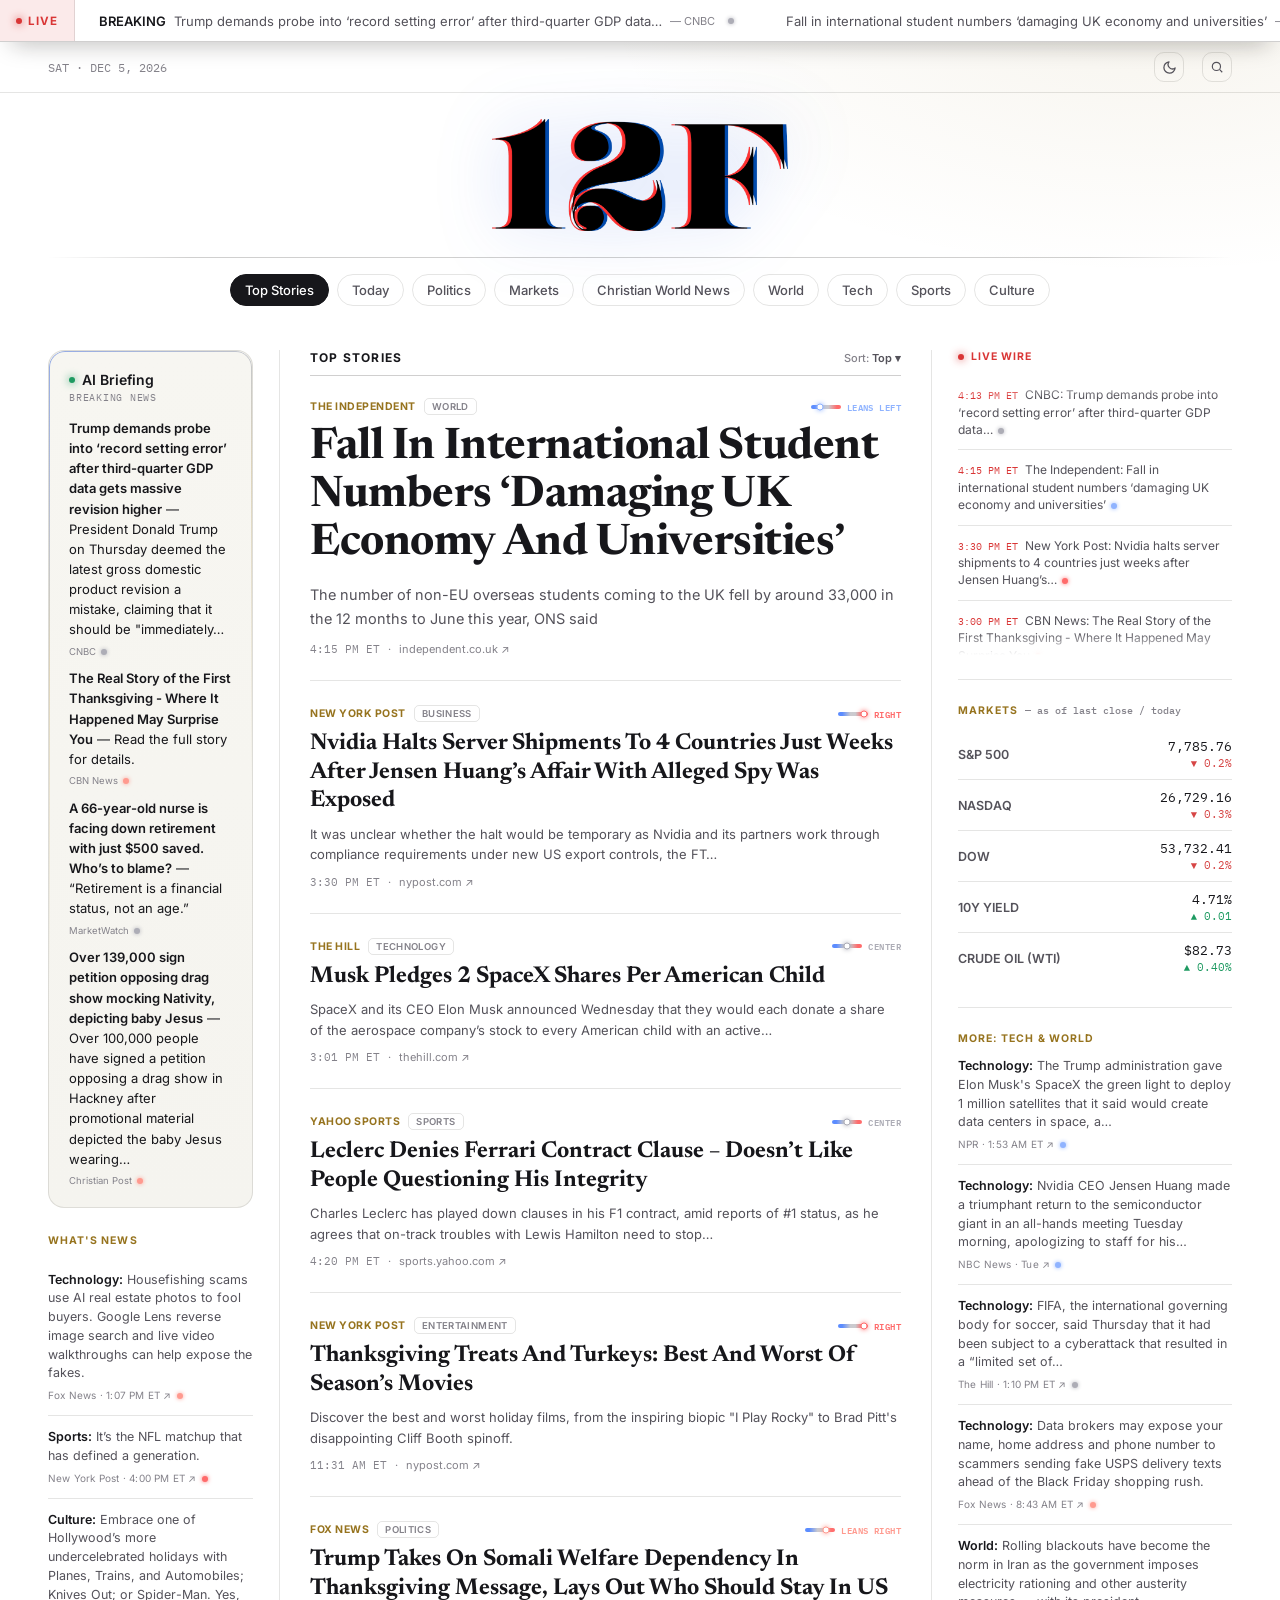
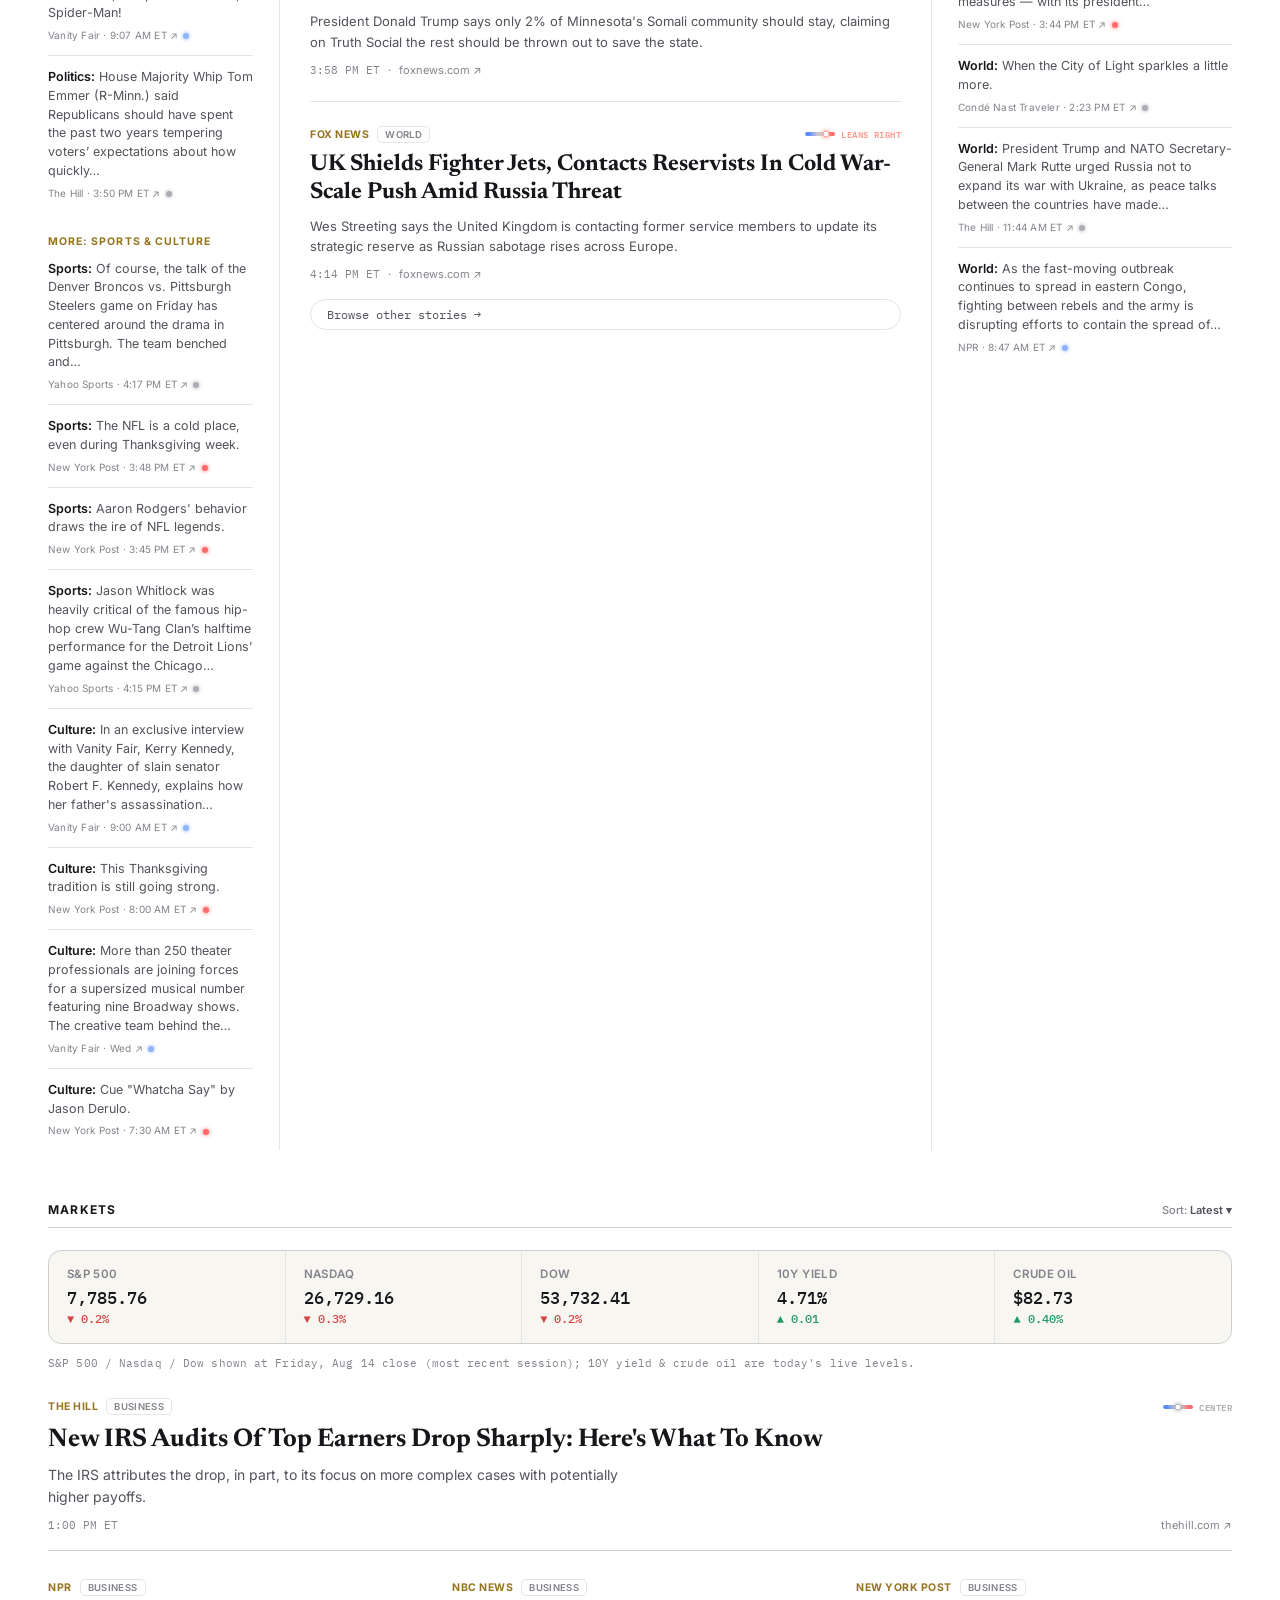
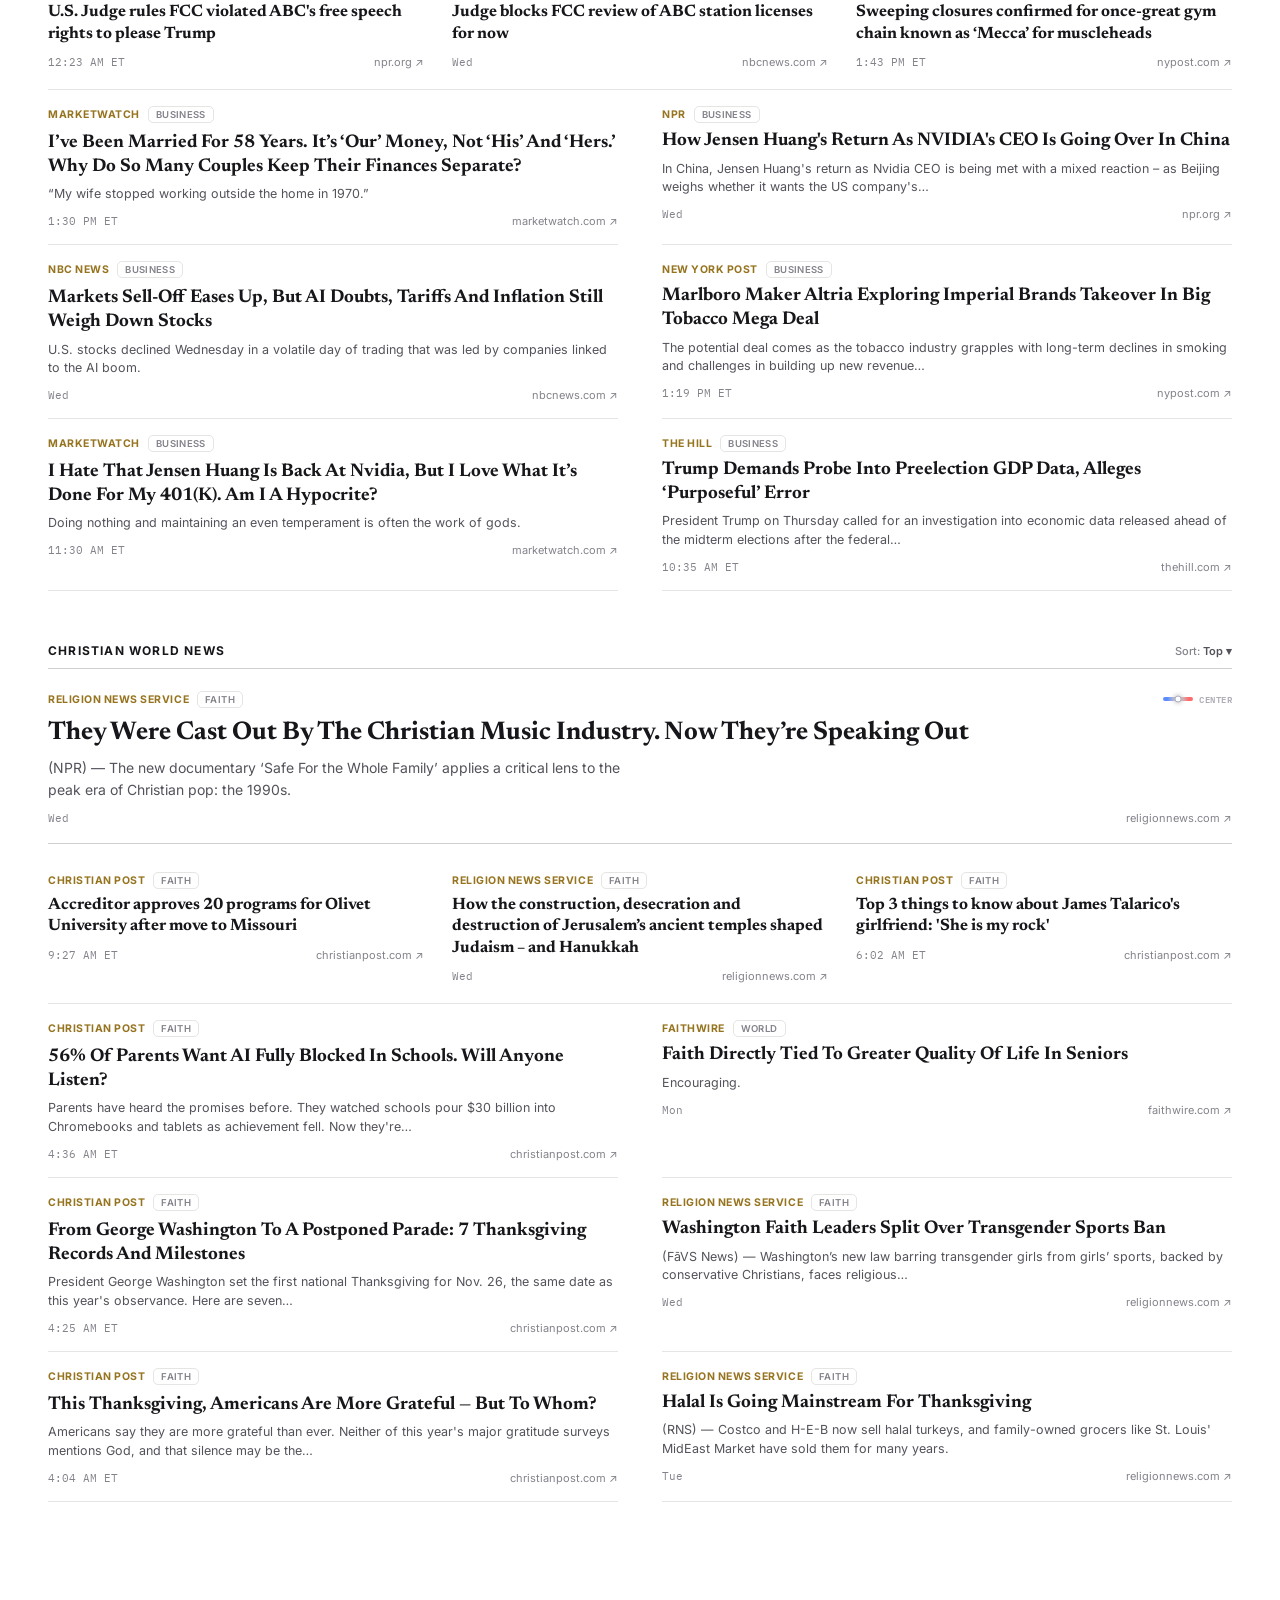
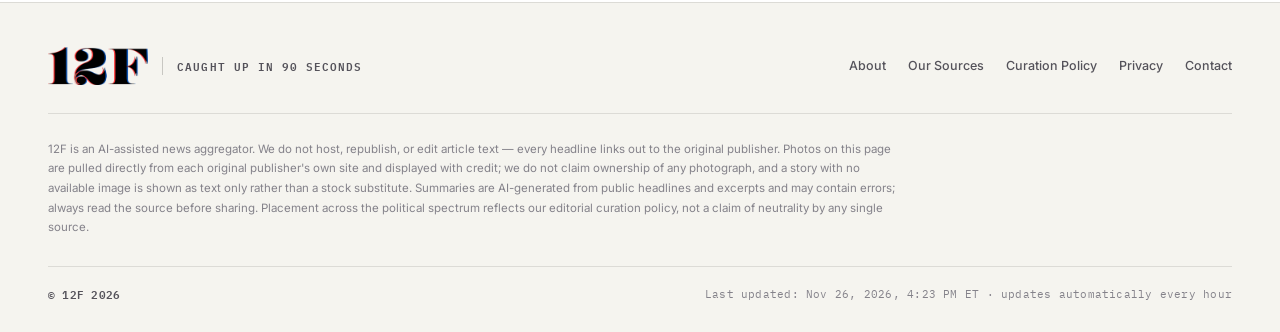
==== commit ed2eaf1b: "Automated hourly news refresh" ====
--- a/index.html
+++ b/index.html
@@ -122,20 +122,20 @@
 </div>
 <ul>
 <!-- AUTO:BRIEFING_START -->
+<li><b>Trump demands probe into ‘record setting error’ after third-quarter GDP data gets massive revision higher</b> — President Donald Trump on Thursday deemed the latest gross domestic product revision a mistake, claiming that it should be &quot;immediately… <span class="cite"><a href="https://www.cnbc.com/2026/11/26/trump-gdp-revision-investigation.html" target="_blank" rel="noopener noreferrer">CNBC</a><span class="bias-dot-mini bias-C" title="Source bias rating: Center"></span></span></li>
 <li><b>The Real Story of the First Thanksgiving - Where It Happened May Surprise You</b> — Read the full story for details. <span class="cite"><a href="https://www1.cbn.com/cbnnews/us/2017/november/the-real-story-of-the-first-thanksgiving-where-it-happened-may-surprise-you" target="_blank" rel="noopener noreferrer">CBN News</a><span class="bias-dot-mini bias-CR" title="Source bias rating: Leans Right"></span></span></li>
-<li><b>Global stocks rally as investors shrug off U.S. tariffs and AI jitters to &#x27;fish for bargains&#x27;</b> — Investors appeared to have shrugged off a fresh set of tariffs unveiled by the White House on Wednesday, targeting more than a dozen major… <span class="cite"><a href="https://www.cnbc.com/2026/11/26/stock-markets-today-.html" target="_blank" rel="noopener noreferrer">CNBC</a><span class="bias-dot-mini bias-C" title="Source bias rating: Center"></span></span></li>
-<li><b>Soccer-FIFA victim of cyber attack, files related to World Cup stake selloff unaffected</b> — By Julien Pretot PARIS, Nov 26 (Reuters) - FIFA said on Thursday it had been the victim of a criminal cyberattack that gave unauthorised… <span class="cite"><a href="https://sports.yahoo.com/soccer/articles/soccer-fifa-victim-cyber-attack-115642586.html" target="_blank" rel="noopener noreferrer">Yahoo Sports</a><span class="bias-dot-mini bias-C" title="Source bias rating: Center"></span></span></li>
-<li><b>Top 3 things to know about James Talarico&#x27;s girlfriend: &#x27;She is my rock&#x27;</b> — Here are top things to know about Sen.-elect James Talarico&#x27;s girlfriend Brianna Menard, who drew attention for emerging from her otherwise… <span class="cite"><a href="https://www.christianpost.com/news/james-talaricos-girlfriend-brianna-menard-3-things-to-know.html" target="_blank" rel="noopener noreferrer">Christian Post</a><span class="bias-dot-mini bias-CR" title="Source bias rating: Leans Right"></span></span></li>
+<li><b>A 66-year-old nurse is facing down retirement with just $500 saved. Who’s to blame?</b> — “Retirement is a financial status, not an age.” <span class="cite"><a href="https://www.marketwatch.com/story/a-66-year-old-nurse-faces-retirement-with-just-500-saved-whos-to-blame-4249a0fd?mod=mw_rss_topstories" target="_blank" rel="noopener noreferrer">MarketWatch</a><span class="bias-dot-mini bias-C" title="Source bias rating: Center"></span></span></li>
+<li><b>Over 139,000 sign petition opposing drag show mocking Nativity, depicting baby Jesus</b> — Over 100,000 people have signed a petition opposing a drag show in Hackney after promotional material depicted the baby Jesus wearing… <span class="cite"><a href="https://www.christianpost.com/news/139000-sign-petition-opposing-drag-show-mocking-jesus-nativity.html" target="_blank" rel="noopener noreferrer">Christian Post</a><span class="bias-dot-mini bias-CR" title="Source bias rating: Leans Right"></span></span></li>
 <!-- AUTO:BRIEFING_END -->
 </ul>
 </div>
 <div class="kicker">What's News</div>
 <ul class="digest-list">
 <!-- AUTO:DIGEST_START -->
-<li data-cat="tech" data-today="yes" data-ts="1795675989"><b>Technology:</b> The Trump administration gave Elon Musk&#x27;s SpaceX the green light to deploy 1 million satellites that it said would create data centers in space, a… <span class="meta"><a href="https://www.npr.org/2026/11/26/g-s1-155940/fcc-spacex-satellites-data-centers-in-space" target="_blank" rel="noopener noreferrer">NPR · 1:53 AM ET ↗</a><span class="bias-dot-mini bias-CL" title="Source bias rating: Leans Left"></span></span></li>
-<li data-cat="sports" data-today="yes" data-ts="1795693200"><b>Sports:</b> You wonder whether they wouldn’t mind if Ritchie took it as a bit of motivation. <span class="meta"><a href="https://nypost.com/2026/11/26/sports/will-calum-ritchie-be-motivated-by-islanders-demotion/" target="_blank" rel="noopener noreferrer">New York Post · 6:40 AM ET ↗</a><span class="bias-dot-mini bias-R" title="Source bias rating: Right"></span></span></li>
-<li data-cat="culture" data-today="no" data-ts="1795642142"><b>Culture:</b> More than 250 theater professionals are joining forces for a supersized musical number featuring nine Broadway shows. The creative team behind the… <span class="meta"><a href="https://www.vanityfair.com/story/100th-macys-thanksgiving-day-parade-broadway" target="_blank" rel="noopener noreferrer">Vanity Fair · Wed ↗</a><span class="bias-dot-mini bias-CL" title="Source bias rating: Leans Left"></span></span></li>
-<li data-cat="politics" data-today="yes" data-ts="1795690800"><b>Politics:</b> Sen. Rick Scott (R-Fla.), one of President Trump’s closest Senate allies, is girding for a clash with Senate Majority Leader John Thune (R-S.D.) over… <span class="meta"><a href="https://thehill.com/homenews/senate/6243118-rick-scott-john-thune-daylight-saving-time-vote/" target="_blank" rel="noopener noreferrer">The Hill · 6:00 AM ET ↗</a><span class="bias-dot-mini bias-C" title="Source bias rating: Center"></span></span></li>
+<li data-cat="tech" data-today="yes" data-ts="1795716474"><b>Technology:</b> Housefishing scams use AI real estate photos to fool buyers. Google Lens reverse image search and live video walkthroughs can help expose the fakes. <span class="meta"><a href="https://www.foxnews.com/tech/housefishing-could-fool-you-ai-real-estate-photos" target="_blank" rel="noopener noreferrer">Fox News · 1:07 PM ET ↗</a><span class="bias-dot-mini bias-CR" title="Source bias rating: Leans Right"></span></span></li>
+<li data-cat="sports" data-today="yes" data-ts="1795726800"><b>Sports:</b> It’s the NFL matchup that has defined a generation. <span class="meta"><a href="https://nypost.com/2026/11/26/betting/chiefs-vs-bills-prediction-week-12-picks-odds-best-bets-for-thanksgiving/" target="_blank" rel="noopener noreferrer">New York Post · 4:00 PM ET ↗</a><span class="bias-dot-mini bias-R" title="Source bias rating: Right"></span></span></li>
+<li data-cat="culture" data-today="yes" data-ts="1795702024"><b>Culture:</b> Embrace one of Hollywood’s more undercelebrated holidays with Planes, Trains, and Automobiles; Knives Out; or Spider-Man. Yes, Spider-Man! <span class="meta"><a href="https://www.vanityfair.com/hollywood/2021/11/the-best-thanksgiving-movies-to-stream" target="_blank" rel="noopener noreferrer">Vanity Fair · 9:07 AM ET ↗</a><span class="bias-dot-mini bias-CL" title="Source bias rating: Leans Left"></span></span></li>
+<li data-cat="politics" data-today="yes" data-ts="1795726240"><b>Politics:</b> House Majority Whip Tom Emmer (R-Minn.) said Republicans should have spent the past two years tempering voters’ expectations about how quickly… <span class="meta"><a href="https://thehill.com/homenews/house/6244906-tom-emmer-republicans-economy-messaging/" target="_blank" rel="noopener noreferrer">The Hill · 3:50 PM ET ↗</a><span class="bias-dot-mini bias-C" title="Source bias rating: Center"></span></span></li>
 <!-- AUTO:DIGEST_END -->
 </ul>
 <p class="empty-note" hidden="" id="digestEmpty">No stories in this category yet.</p>
@@ -143,14 +143,14 @@
 <div class="kicker" style="margin-top:22px;">More: Sports &amp; Culture</div>
 <ul class="digest-list">
 <!-- AUTO:EXPLORE_LEFT_START -->
-<li data-cat="sports" data-today="yes" data-ts="1795690522"><b>Sports:</b> Mike Brown sent a warning to Pacôme Dadiet: Play harder or you’re back to the bench. And he responded. <span class="meta"><a href="https://nypost.com/2026/11/26/sports/knicks-pacome-dadiet-has-big-night-after-mike-brown-calls-him-out/" target="_blank" rel="noopener noreferrer">New York Post · 5:55 AM ET ↗</a><span class="bias-dot-mini bias-R" title="Source bias rating: Right"></span></span></li>
-<li data-cat="sports" data-today="yes" data-ts="1795694040"><b>Sports:</b> Book of Ra Slot Novomatic Schlüsselmerkmale in DeutschlandMit der Zeit wird das Gleichgewicht zwischen gewöhnlichen Liniengewinnen und… <span class="meta"><a href="https://sports.yahoo.com/general/articles/book-ra-slot-novomatic-schl-115400320.html" target="_blank" rel="noopener noreferrer">Yahoo Sports · 6:54 AM ET ↗</a><span class="bias-dot-mini bias-C" title="Source bias rating: Center"></span></span></li>
-<li data-cat="sports" data-today="yes" data-ts="1795688206"><b>Sports:</b> Taylor Raddysh replaced Matt Rempe on the right wing of the fourth line in the Rangers’ 5-1 loss to the Sabres on Wednesday night. <span class="meta"><a href="https://nypost.com/2026/11/26/sports/rangers-matt-rempe-healthy-scratch-again-after-playing-previous-two-games/" target="_blank" rel="noopener noreferrer">New York Post · 5:16 AM ET ↗</a><span class="bias-dot-mini bias-R" title="Source bias rating: Right"></span></span></li>
-<li data-cat="sports" data-today="yes" data-ts="1795686274"><b>Sports:</b> The Islanders’ first crack at remaking their top line after Kyle Palmieri’s injury was going back to an old standby. <span class="meta"><a href="https://nypost.com/2026/11/26/sports/islanders-pete-deboer-reunites-mathew-barzal-with-bo-horvat/" target="_blank" rel="noopener noreferrer">New York Post · 4:44 AM ET ↗</a><span class="bias-dot-mini bias-R" title="Source bias rating: Right"></span></span></li>
-<li data-cat="culture" data-today="no" data-ts="1795555994"><b>Culture:</b> Bono and co. will rock the Meadowlands on Aug. 26 and 28. <span class="meta"><a href="https://nypost.com/2026/11/24/ticket-sales/u2-announces-2027-tour-two-metlife-stadium-concerts-get-tickets/" target="_blank" rel="noopener noreferrer">New York Post · Tue ↗</a><span class="bias-dot-mini bias-R" title="Source bias rating: Right"></span></span></li>
-<li data-cat="culture" data-today="no" data-ts="1795625751"><b>Culture:</b> What Lucia, the first female protagonist in gaming’s biggest franchise, really means. <span class="meta"><a href="https://www.vanityfair.com/story/grand-theft-auto-lucia" target="_blank" rel="noopener noreferrer">Vanity Fair · Wed ↗</a><span class="bias-dot-mini bias-CL" title="Source bias rating: Leans Left"></span></span></li>
-<li data-cat="culture" data-today="no" data-ts="1795548807"><b>Culture:</b> &quot;Hexed&quot; was definitely molded in “Frozen’s” old ice cube tray. <span class="meta"><a href="https://nypost.com/2026/11/24/entertainment/hexed-review-a-watered-down-ripoff-of-better-disney-movies/" target="_blank" rel="noopener noreferrer">New York Post · Tue ↗</a><span class="bias-dot-mini bias-R" title="Source bias rating: Right"></span></span></li>
-<li data-cat="culture" data-today="no" data-ts="1795615214"><b>Culture:</b> When Vanessa Grigoriadis opened up the map app, she was seeking a therapeutic massage for her ailing 84-year-old mother. Instead, she found a string… <span class="meta"><a href="https://www.vanityfair.com/story/google-maps-sex-work-listings" target="_blank" rel="noopener noreferrer">Vanity Fair · Wed ↗</a><span class="bias-dot-mini bias-CL" title="Source bias rating: Leans Left"></span></span></li>
+<li data-cat="sports" data-today="yes" data-ts="1795727848"><b>Sports:</b> Of course, the talk of the Denver Broncos vs. Pittsburgh Steelers game on Friday has centered around the drama in Pittsburgh. The team benched and… <span class="meta"><a href="https://sports.yahoo.com/nfl/articles/broncos-injury-report-includes-running-211728235.html" target="_blank" rel="noopener noreferrer">Yahoo Sports · 4:17 PM ET ↗</a><span class="bias-dot-mini bias-C" title="Source bias rating: Center"></span></span></li>
+<li data-cat="sports" data-today="yes" data-ts="1795726114"><b>Sports:</b> The NFL is a cold place, even during Thanksgiving week. <span class="meta"><a href="https://nypost.com/2026/11/26/sports/jets-would-send-wrong-message-keeping-sterling-shepard-in-roster-purgatory/" target="_blank" rel="noopener noreferrer">New York Post · 3:48 PM ET ↗</a><span class="bias-dot-mini bias-R" title="Source bias rating: Right"></span></span></li>
+<li data-cat="sports" data-today="yes" data-ts="1795725927"><b>Sports:</b> Aaron Rodgers&#x27; behavior draws the ire of NFL legends. <span class="meta"><a href="https://nypost.com/2026/11/26/sports/nfl-hall-of-famers-put-aaron-rodgers-on-blast-for-steelers-rant/" target="_blank" rel="noopener noreferrer">New York Post · 3:45 PM ET ↗</a><span class="bias-dot-mini bias-R" title="Source bias rating: Right"></span></span></li>
+<li data-cat="sports" data-today="yes" data-ts="1795727742"><b>Sports:</b> Jason Whitlock was heavily critical of the famous hip-hop crew Wu-Tang Clan’s halftime performance for the Detroit Lions’ game against the Chicago… <span class="meta"><a href="https://sports.yahoo.com/nfl/articles/fans-hit-back-jason-whitlock-211542664.html" target="_blank" rel="noopener noreferrer">Yahoo Sports · 4:15 PM ET ↗</a><span class="bias-dot-mini bias-C" title="Source bias rating: Center"></span></span></li>
+<li data-cat="culture" data-today="yes" data-ts="1795701600"><b>Culture:</b> In an exclusive interview with Vanity Fair, Kerry Kennedy, the daughter of slain senator Robert F. Kennedy, explains how her father&#x27;s assassination… <span class="meta"><a href="https://www.vanityfair.com/story/kerry-kennedy-interview-rfk-jr" target="_blank" rel="noopener noreferrer">Vanity Fair · 9:00 AM ET ↗</a><span class="bias-dot-mini bias-CL" title="Source bias rating: Leans Left"></span></span></li>
+<li data-cat="culture" data-today="yes" data-ts="1795698000"><b>Culture:</b> This Thanksgiving tradition is still going strong. <span class="meta"><a href="https://nypost.com/2026/11/26/lifestyle/where-to-watch-national-dog-show-2026-on-thanksgiving-for-free/" target="_blank" rel="noopener noreferrer">New York Post · 8:00 AM ET ↗</a><span class="bias-dot-mini bias-R" title="Source bias rating: Right"></span></span></li>
+<li data-cat="culture" data-today="no" data-ts="1795642142"><b>Culture:</b> More than 250 theater professionals are joining forces for a supersized musical number featuring nine Broadway shows. The creative team behind the… <span class="meta"><a href="https://www.vanityfair.com/story/100th-macys-thanksgiving-day-parade-broadway" target="_blank" rel="noopener noreferrer">Vanity Fair · Wed ↗</a><span class="bias-dot-mini bias-CL" title="Source bias rating: Leans Left"></span></span></li>
+<li data-cat="culture" data-today="yes" data-ts="1795696200"><b>Culture:</b> Cue &quot;Whatcha Say&quot; by Jason Derulo. <span class="meta"><a href="https://nypost.com/2026/11/26/entertainment/what-to-watch-on-instead-of-postponed-macys-thanksgiving-parade/" target="_blank" rel="noopener noreferrer">New York Post · 7:30 AM ET ↗</a><span class="bias-dot-mini bias-R" title="Source bias rating: Right"></span></span></li>
 <!-- AUTO:EXPLORE_LEFT_END -->
 </ul>
 </div>
@@ -158,94 +158,94 @@
 <main class="lead-col">
 <div class="kicker-row"><span id="leadColLabel">Top Stories</span> <span class="sort">Sort: <b>Top ▾</b></span></div>
 <!-- AUTO:LEAD_START -->
-<article class="lead-story" data-cat="politics" data-today="yes" data-ts="1795693427">
-        <div class="byline"><span class="source-tag">NPR</span><span class="lean">National</span><span class="bias-meter bias-CL" title="Source bias rating: Leans Left"><span class="bias-track"><span class="bias-dot"></span></span><span class="bias-label">Leans Left</span></span></div>
-<div class="media"><img class="cover-photo" src="https://media.npr.org/include/images/tracking/npr-rss-pixel.png?story=nx-s1-6054103" alt="Trump administration proposes new tariffs on goods from major U.S. trading partners" referrerpolicy="no-referrer" onerror="this.closest('.media').style.display='none'"><div class="photo-credit">Photo: via NPR</div></div>
-        <h2>Trump administration proposes new tariffs on goods from major U.S. trading partners</h2>
-        <p class="dek">President Trump&#x27;s new proposed tariffs are already meeting pushback from Democrats and some free trade advocates.</p>
-        <div class="byline"><span class="mono">6:43 AM ET</span><span>·</span><a href="https://www.npr.org/2026/11/26/nx-s1-6054103/trump-administration-proposes-new-tariffs-on-goods-from-major-u-s-trading-partners" target="_blank" rel="noopener noreferrer">npr.org ↗</a></div>
+<article class="lead-story" data-cat="world" data-today="yes" data-ts="1795727717">
+        <div class="byline"><span class="source-tag">The Independent</span><span class="lean">World</span><span class="bias-meter bias-CL" title="Source bias rating: Leans Left"><span class="bias-track"><span class="bias-dot"></span></span><span class="bias-label">Leans Left</span></span></div>
+<div class="media"><img class="cover-photo" src="https://static.independent.co.uk/2026/09/18/18/2283421761..?width=1200&amp;auto=webp&amp;trim=1%2C0%2C1%2C0" alt="Fall in international student numbers ‘damaging UK economy and universities’" referrerpolicy="no-referrer" onerror="this.closest('.media').style.display='none'"><div class="photo-credit">Photo: via The Independent</div></div>
+        <h2>Fall in international student numbers ‘damaging UK economy and universities’</h2>
+        <p class="dek">The number of non-EU overseas students coming to the UK fell by around 33,000 in the 12 months to June this year, ONS said</p>
+        <div class="byline"><span class="mono">4:15 PM ET</span><span>·</span><a href="https://www.the-independent.com/news/uk/home-news/international-students-universities-uk-economy-b3092453.html" target="_blank" rel="noopener noreferrer">independent.co.uk ↗</a></div>
       </article>
 
       <div class="hr"></div>
 
-<article class="sub-story" data-cat="world" data-today="yes" data-ts="1795693413">
-        <div class="byline"><span class="source-tag">The Independent</span><span class="lean">World</span><span class="bias-meter bias-CL" title="Source bias rating: Leans Left"><span class="bias-track"><span class="bias-dot"></span></span><span class="bias-label">Leans Left</span></span></div>
+<article class="sub-story" data-cat="markets" data-today="yes" data-ts="1795725014">
+        <div class="byline"><span class="source-tag">New York Post</span><span class="lean">Business</span><span class="bias-meter bias-R" title="Source bias rating: Right"><span class="bias-track"><span class="bias-dot"></span></span><span class="bias-label">Right</span></span></div>
         <div class="story-row">
-          <img class="thumb" src="https://static.independent.co.uk/2026/11/26/11/de43c7a663905d40179b1fcd5b9ce436Y29udGVudHNlYXJjaGFwaSwxNzk1Nzc4Nzk1-2.86549764.jpg?width=1200&amp;auto=webp&amp;crop=3%3A2" alt="MPs to be given first vote on Andy Burnham’s new EU deal next month" referrerpolicy="no-referrer" onerror="this.style.display='none'">
+          <img class="thumb" src="https://nypost.com/wp-content%2Fuploads%2Fsites%2F2%2F2026%2F11%2F2024-nvidia-ceo-jensen-huang-148849474_a7ce04.jpg?w%3D683" alt="Nvidia halts server shipments to 4 countries just weeks after Jensen Huang’s affair with alleged spy was exposed" referrerpolicy="no-referrer" onerror="this.style.display='none'">
           <div class="story-col">
-            <h3>MPs to be given first vote on Andy Burnham’s new EU deal next month</h3>
-            <p>A debate will be held in the Commons on December 7, with a vote expected to follow.</p>
-            <div class="byline"><span class="mono">6:43 AM ET</span><span>·</span><a href="https://www.the-independent.com/news/uk/home-news/andy-burnham-mps-kemi-badenoch-prime-minister-commons-b3092128.html" target="_blank" rel="noopener noreferrer">independent.co.uk ↗</a></div>
+            <h3>Nvidia halts server shipments to 4 countries just weeks after Jensen Huang’s affair with alleged spy was exposed</h3>
+            <p>It was unclear whether the halt would be temporary as Nvidia and its partners work through compliance requirements under new US export controls, the FT…</p>
+            <div class="byline"><span class="mono">3:30 PM ET</span><span>·</span><a href="https://nypost.com/2026/11/26/business/nvidia-halts-server-shipments-to-4-southeast-asian-countries-report/" target="_blank" rel="noopener noreferrer">nypost.com ↗</a></div>
           </div>
         </div>
       </article>
 
       <div class="hr"></div>
 
-<article class="sub-story" data-cat="markets" data-today="yes" data-ts="1795689420">
-        <div class="byline"><span class="source-tag">MarketWatch</span><span class="lean">Business</span><span class="bias-meter bias-C" title="Source bias rating: Center"><span class="bias-track"><span class="bias-dot"></span></span><span class="bias-label">Center</span></span></div>
+<article class="sub-story" data-cat="tech" data-today="yes" data-ts="1795723289">
+        <div class="byline"><span class="source-tag">The Hill</span><span class="lean">Technology</span><span class="bias-meter bias-C" title="Source bias rating: Center"><span class="bias-track"><span class="bias-dot"></span></span><span class="bias-label">Center</span></span></div>
         <div class="story-row">
-          <img class="thumb" src="https://images.mktw.net/im-44727230" alt="Futures point to Black Friday gains for Wall Street as global markets welcome U.S. resilience." referrerpolicy="no-referrer" onerror="this.style.display='none'">
+          <img class="thumb" src="https://thehill.com/wp-content/uploads/sites/2/2026/10/musk_elon_10082026_AP26281640891990-2.jpg?w=900" alt="Musk pledges 2 SpaceX shares per American child" referrerpolicy="no-referrer" onerror="this.style.display='none'">
           <div class="story-col">
-            <h3>Futures point to Black Friday gains for Wall Street as global markets welcome U.S. resilience.</h3>
-            <p>A rebound off lows for the S&amp;P 500 on Wednesday calms bourses after AI wash out</p>
-            <div class="byline"><span class="mono">5:37 AM ET</span><span>·</span><a href="https://www.marketwatch.com/story/futures-point-to-black-friday-gains-for-wall-street-as-global-markets-welcome-u-s-resilience-ad6bcef2?mod=mw_rss_topstories" target="_blank" rel="noopener noreferrer">marketwatch.com ↗</a></div>
+            <h3>Musk pledges 2 SpaceX shares per American child</h3>
+            <p>SpaceX and its CEO Elon Musk announced Wednesday that they would each donate a share of the aerospace company’s stock to every American child with an active…</p>
+            <div class="byline"><span class="mono">3:01 PM ET</span><span>·</span><a href="https://thehill.com/policy/technology/6244857-elon-musk-pledges-spacex-shares-to-american-children/" target="_blank" rel="noopener noreferrer">thehill.com ↗</a></div>
           </div>
         </div>
       </article>
 
       <div class="hr"></div>
 
-<article class="sub-story" data-cat="culture" data-today="yes" data-ts="1795692600">
+<article class="sub-story" data-cat="sports" data-today="yes" data-ts="1795728000">
+        <div class="byline"><span class="source-tag">Yahoo Sports</span><span class="lean">Sports</span><span class="bias-meter bias-C" title="Source bias rating: Center"><span class="bias-track"><span class="bias-dot"></span></span><span class="bias-label">Center</span></span></div>
+        <div class="story-row">
+          <img class="thumb" src="https://media.zenfs.com/en/motorbiscuit_articles_333/aca14711234d0c35c9a08d36d5bf0e7d.jpg" alt="Leclerc Denies Ferrari Contract Clause – Doesn’t Like People Questioning His Integrity" referrerpolicy="no-referrer" onerror="this.style.display='none'">
+          <div class="story-col">
+            <h3>Leclerc Denies Ferrari Contract Clause – Doesn’t Like People Questioning His Integrity</h3>
+            <p>Charles Leclerc has played down clauses in his F1 contract, amid reports of #1 status, as he agrees that on-track troubles with Lewis Hamilton need to stop…</p>
+            <div class="byline"><span class="mono">4:20 PM ET</span><span>·</span><a href="https://sports.yahoo.com/f1/articles/leclerc-denies-ferrari-contract-clause-212000673.html" target="_blank" rel="noopener noreferrer">sports.yahoo.com ↗</a></div>
+          </div>
+        </div>
+      </article>
+
+      <div class="hr"></div>
+
+<article class="sub-story" data-cat="culture" data-today="yes" data-ts="1795710688">
         <div class="byline"><span class="source-tag">New York Post</span><span class="lean">Entertainment</span><span class="bias-meter bias-R" title="Source bias rating: Right"><span class="bias-track"><span class="bias-dot"></span></span><span class="bias-label">Right</span></span></div>
         <div class="story-row">
-          <img class="thumb" src="https://nypost.com/wp-content%2Fuploads%2Fsites%2F2%2F2026%2F11%2Fblack-friday-streaming-deals.jpg?quality%3D90%26strip%3Dall" alt="I track streaming prices all year —These Black Friday deals are some of the best" referrerpolicy="no-referrer" onerror="this.style.display='none'">
+          <img class="thumb" src="https://nypost.com/wp-content%2Fuploads%2Fsites%2F2%2F2026%2F11%2Fanthony-ippolito-stars-sylvester-stallone-140653632.jpg?w%3D1024" alt="Thanksgiving treats and turkeys: Best and worst of season’s movies" referrerpolicy="no-referrer" onerror="this.style.display='none'">
           <div class="story-col">
-            <h3>I track streaming prices all year —These Black Friday deals are some of the best</h3>
-            <p>Your new favorite show is waiting to be discovered.</p>
-            <div class="byline"><span class="mono">6:30 AM ET</span><span>·</span><a href="https://nypost.com/shopping/best-black-friday-streaming-deals-2026/" target="_blank" rel="noopener noreferrer">nypost.com ↗</a></div>
+            <h3>Thanksgiving treats and turkeys: Best and worst of season’s movies</h3>
+            <p>Discover the best and worst holiday films, from the inspiring biopic &quot;I Play Rocky&quot; to Brad Pitt&#x27;s disappointing Cliff Booth spinoff.</p>
+            <div class="byline"><span class="mono">11:31 AM ET</span><span>·</span><a href="https://nypost.com/2026/11/26/entertainment/best-and-worst-of-seasons-movies/" target="_blank" rel="noopener noreferrer">nypost.com ↗</a></div>
           </div>
         </div>
       </article>
 
       <div class="hr"></div>
 
-<article class="sub-story" data-cat="politics" data-today="yes" data-ts="1795690851">
+<article class="sub-story" data-cat="politics" data-today="yes" data-ts="1795726710">
         <div class="byline"><span class="source-tag">Fox News</span><span class="lean">Politics</span><span class="bias-meter bias-CR" title="Source bias rating: Leans Right"><span class="bias-track"><span class="bias-dot"></span></span><span class="bias-label">Leans Right</span></span></div>
         <div class="story-row">
-          <img class="thumb" src="https://a57.foxnews.com/static.foxnews.com/foxnews.com/content/uploads/2026/10/931/523/voters.jpg?ve=1&amp;tl=1" alt="Trump country cracked: 5 races that saw double-digit Trump territory fall to Democrats in 2026" referrerpolicy="no-referrer" onerror="this.style.display='none'">
+          <img class="thumb" src="https://a57.foxnews.com/static.foxnews.com/foxnews.com/content/uploads/2026/01/931/523/somalia-flag-donald-trump.png?ve=1&amp;tl=1" alt="Trump takes on Somali welfare dependency in Thanksgiving message, lays out who should stay in US" referrerpolicy="no-referrer" onerror="this.style.display='none'">
           <div class="story-col">
-            <h3>Trump country cracked: 5 races that saw double-digit Trump territory fall to Democrats in 2026</h3>
-            <p>Donald Trump carried Mississippi by nearly 23 points, yet Scott Colom beat Cindy Hyde-Smith by less than one, ending a 44-year GOP Senate drought.</p>
-            <div class="byline"><span class="mono">6:00 AM ET</span><span>·</span><a href="https://www.foxnews.com/politics/trump-country-cracked-5-races-double-digit-trump-territory-fall-democrats-2026" target="_blank" rel="noopener noreferrer">foxnews.com ↗</a></div>
+            <h3>Trump takes on Somali welfare dependency in Thanksgiving message, lays out who should stay in US</h3>
+            <p>President Donald Trump says only 2% of Minnesota&#x27;s Somali community should stay, claiming on Truth Social the rest should be thrown out to save the state.</p>
+            <div class="byline"><span class="mono">3:58 PM ET</span><span>·</span><a href="https://www.foxnews.com/politics/trump-takes-somali-welfare-dependency-thanksgiving-message-lays-who-should-stay-us" target="_blank" rel="noopener noreferrer">foxnews.com ↗</a></div>
           </div>
         </div>
       </article>
 
       <div class="hr"></div>
 
-<article class="sub-story" data-cat="world" data-today="yes" data-ts="1795688745">
-        <div class="byline"><span class="source-tag">New York Post</span><span class="lean">World</span><span class="bias-meter bias-R" title="Source bias rating: Right"><span class="bias-track"><span class="bias-dot"></span></span><span class="bias-label">Right</span></span></div>
+<article class="sub-story" data-cat="world" data-today="yes" data-ts="1795727660">
+        <div class="byline"><span class="source-tag">Fox News</span><span class="lean">World</span><span class="bias-meter bias-CR" title="Source bias rating: Leans Right"><span class="bias-track"><span class="bias-dot"></span></span><span class="bias-label">Leans Right</span></span></div>
         <div class="story-row">
-          <img class="thumb" src="https://nypost.com/wp-content%2Fuploads%2Fsites%2F2%2F2026%2F11%2F7-people-injured-nighttime-russian-150093207.jpg?w%3D1024" alt="Russian forces hit Kyiv with ballistic missiles, 7 wounded, mayor says" referrerpolicy="no-referrer" onerror="this.style.display='none'">
+          <img class="thumb" src="https://a57.foxnews.com/static.foxnews.com/foxnews.com/content/uploads/2026/11/931/523/uk-fighter-jet.jpg?ve=1&amp;tl=1" alt="UK shields fighter jets, contacts reservists in Cold War-scale push amid Russia threat" referrerpolicy="no-referrer" onerror="this.style.display='none'">
           <div class="story-col">
-            <h3>Russian forces hit Kyiv with ballistic missiles, 7 wounded, mayor says</h3>
-            <p>A series of loud explosions echoed across ​Kyiv overnight.</p>
-            <div class="byline"><span class="mono">5:25 AM ET</span><span>·</span><a href="https://nypost.com/2026/11/26/world-news/russian-forces-hit-kyiv-with-ballistic-missiles-7-wounded-mayor-says/" target="_blank" rel="noopener noreferrer">nypost.com ↗</a></div>
-          </div>
-        </div>
-      </article>
-
-      <div class="hr"></div>
-
-<article class="sub-story" data-cat="markets" data-today="yes" data-ts="1795683125">
-        <div class="byline"><span class="source-tag">New York Post</span><span class="lean">Business</span><span class="bias-meter bias-R" title="Source bias rating: Right"><span class="bias-track"><span class="bias-dot"></span></span><span class="bias-label">Right</span></span></div>
-        <div class="story-row">
-          <img class="thumb" src="https://nypost.com/wp-content%2Fuploads%2Fsites%2F2%2F2026%2F11%2Fchildren-hold-thank-trump-accounts-147556941.jpg?w%3D1024" alt="Elon Musk, SpaceX pledge major stock donations to active Trump Accounts" referrerpolicy="no-referrer" onerror="this.style.display='none'">
-          <div class="story-col">
-            <h3>Elon Musk, SpaceX pledge major stock donations to active Trump Accounts</h3>
-            <p>&quot;Every child in America will receive two SpaceX shares, one from the company and one from me personally,&quot; Musk wrote.</p>
-            <div class="byline"><span class="mono">3:52 AM ET</span><span>·</span><a href="https://nypost.com/2026/11/26/business/elon-musk-spacex-pledge-major-stock-donations-to-active-trump-accounts/" target="_blank" rel="noopener noreferrer">nypost.com ↗</a></div>
+            <h3>UK shields fighter jets, contacts reservists in Cold War-scale push amid Russia threat</h3>
+            <p>Wes Streeting says the United Kingdom is contacting former service members to update its strategic reserve as Russian sabotage rises across Europe.</p>
+            <div class="byline"><span class="mono">4:14 PM ET</span><span>·</span><a href="https://www.foxnews.com/world/uk-shields-fighter-jets-contacts-reservists-cold-war-scale-push-amid-russia-threat" target="_blank" rel="noopener noreferrer">foxnews.com ↗</a></div>
           </div>
         </div>
       </article>
@@ -253,185 +253,185 @@
 <p class="empty-note" hidden="" id="topStoriesEmpty">No stories in this category yet — check back after the next refresh.</p>
 <!-- AUTO:CATGRIDS_START -->
 <div class="flat-grid cat-grid cat-grid--a" data-cat-grid="politics">
-<div class="cg-block cg-hero-medium" data-cat="politics" data-today="yes" data-ts="1795669489">
-        <div class="media"><img class="hero-medium-photo" src="https://nypost.com/wp-content%2Fuploads%2Fsites%2F2%2F2026%2F11%2F2026-first-since-united-states-150075967.jpg?w%3D1024" alt="Russia must avoid ‘any actions’ expanding war in Ukraine — Trump, NATO chief say after Mar-a-Lago meeting" referrerpolicy="no-referrer" onerror="this.closest('.media').style.display='none'"><div class="photo-credit">Photo: via New York Post</div></div>
+<div class="cg-block cg-hero-medium" data-cat="politics" data-today="yes" data-ts="1795725439">
+        <div class="media"><img class="hero-medium-photo" src="https://nypost.com/wp-content%2Fuploads%2Fsites%2F2%2F2026%2F11%2Funited-states-president-donald-j-149956953.jpg?w%3D1024" alt="Trump celebrates Thanksgiving with his holiday tradition of hate-posting against his enemies — including far left, sharia backers" referrerpolicy="no-referrer" onerror="this.closest('.media').style.display='none'"><div class="photo-credit">Photo: via New York Post</div></div>
         <div class="byline"><span class="source-tag">New York Post</span><span class="lean">Politics</span><span class="bias-meter bias-R" title="Source bias rating: Right"><span class="bias-track"><span class="bias-dot"></span></span><span class="bias-label">Right</span></span></div>
-        <h3>Russia must avoid ‘any actions’ expanding war in Ukraine — Trump, NATO chief say after Mar-a-Lago meeting</h3>
-        <p>The meeting was &quot;outstanding&quot; and “very impactful,” Trump and Rutte said in a joint statement released by the White House.</p>
-        <div class="meta"><span class="mono">12:04 AM ET</span><a href="https://nypost.com/2026/11/26/us-news/russia-must-avoid-any-actions-expanding-war-in-ukraine-trump-nato-chief-say-after-mar-a-lago-meeting/" target="_blank" rel="noopener noreferrer">nypost.com ↗</a></div>
+        <h3>Trump celebrates Thanksgiving with his holiday tradition of hate-posting against his enemies — including far left, sharia backers</h3>
+        <p>As Americans across the country gathered with their families to give thanks for their many blessings, President Trump, 80, took to Truth Social to furiously rage against…</p>
+        <div class="meta"><span class="mono">3:37 PM ET</span><a href="https://nypost.com/2026/11/26/us-news/trump-celebrates-thanksgiving-with-his-holiday-tradition-of-hate-posting-against-his-enemies-including-far-left-sharia-backers/" target="_blank" rel="noopener noreferrer">nypost.com ↗</a></div>
       </div>
       <div class="cg-block cg-strip">
-<div class="cg-strip-item" data-cat="politics" data-today="no" data-ts="1795646954">
+<div class="cg-strip-item" data-cat="politics" data-today="yes" data-ts="1795706277">
           <div class="byline"><span class="source-tag">NBC News</span><span class="lean">Politics</span></div>
-          <h4>Judge halts order requiring Fulton County to turn over copies of 2020 ballots</h4>
-          <div class="meta"><span class="mono">Wed</span><a href="https://www.nbcnews.com/politics/elections/judge-halts-order-fulton-county-copies-2020-ballots-georgia-election-rcna611353" target="_blank" rel="noopener noreferrer">nbcnews.com ↗</a></div>
-        </div>
-<div class="cg-strip-item" data-cat="politics" data-today="yes" data-ts="1795693390">
+          <h4>Iowa residents mark Thanksgiving with lingering fears after chemical detonation</h4>
+          <div class="meta"><span class="mono">10:17 AM ET</span><a href="https://www.nbcnews.com/news/us-news/army-says-detonation-bomb-chemicals-iowa-success-rcna611434" target="_blank" rel="noopener noreferrer">nbcnews.com ↗</a></div>
+        </div>
+<div class="cg-strip-item" data-cat="politics" data-today="yes" data-ts="1795695869">
           <div class="byline"><span class="source-tag">NPR</span><span class="lean">National</span></div>
-          <h4>Sen. Tim Kaine, D-Va., shares why he opposes Trump&#x27;s proposed tariffs</h4>
-          <div class="meta"><span class="mono">6:43 AM ET</span><a href="https://www.npr.org/2026/11/26/nx-s1-6053944/sen-tim-kaine-d-va-shares-why-he-opposes-trumps-proposed-tariffs" target="_blank" rel="noopener noreferrer">npr.org ↗</a></div>
-        </div>
-<div class="cg-strip-item" data-cat="politics" data-today="yes" data-ts="1795687215">
+          <h4>Storms disrupt Thanksgiving travel. And, FCC violated ABC&#x27;s free speech, judge says</h4>
+          <div class="meta"><span class="mono">7:24 AM ET</span><a href="https://www.npr.org/2026/11/26/g-s1-155950/up-first-newsletter-thanksgiving-weather-travel-trump-tariffs-iowa-detonation-fcc-free-speech" target="_blank" rel="noopener noreferrer">npr.org ↗</a></div>
+        </div>
+<div class="cg-strip-item" data-cat="politics" data-today="yes" data-ts="1795719655">
           <div class="byline"><span class="source-tag">Fox News</span><span class="lean">Politics</span></div>
-          <h4>Holiday staples still surging ahead of Thanksgiving dinner. Economist shares how to save on the spread</h4>
-          <div class="meta"><span class="mono">5:00 AM ET</span><a href="https://www.foxnews.com/politics/holiday-staples-surging-ahead-thanksgiving-dinner-economist-shares-how-save-spread" target="_blank" rel="noopener noreferrer">foxnews.com ↗</a></div>
+          <h4>Politics, money and Thanksgiving dinner: Just two words can help avoid argument</h4>
+          <div class="meta"><span class="mono">2:00 PM ET</span><a href="https://www.foxnews.com/politics/politics-money-thanksgiving-dinner-two-words-help-avoid-argument" target="_blank" rel="noopener noreferrer">foxnews.com ↗</a></div>
         </div>
       </div>
       <div class="cg-block cg-mixed2">
-<div class="cg-mixed-item" data-cat="politics" data-today="yes" data-ts="1795690800">
+<div class="cg-mixed-item" data-cat="politics" data-today="yes" data-ts="1795718525">
+          <div class="byline"><span class="source-tag">New York Post</span><span class="lean">Politics</span></div>
+          <div class="story-row">
+            <img class="thumb" src="https://nypost.com/wp-content%2Fuploads%2Fsites%2F2%2F2026%2F11%2Fdr-adam-hamawy-speaks-afp-150111523.jpg?w%3D1024" alt="Incoming NJ Dem congressman once worked at al Qaeda front group — now he’s speaking at alleged Hamas-tied confab" referrerpolicy="no-referrer" onerror="this.style.display='none'">
+            <div class="story-col">
+              <h3>Incoming NJ Dem congressman once worked at al Qaeda front group — now he’s speaking at alleged Hamas-tied confab</h3>
+              <p>Incoming New Jersey Democratic Rep. Adam Hamawy is scheduled to speak twice this weekend at a conference hosted by American Muslims for…</p>
+              <div class="meta"><span class="mono">1:42 PM ET</span><a href="https://nypost.com/2026/11/26/us-news/rep-elect-adam-hamawy-worked-at-al-qaeda-front-group-now-hes-speaking-at-alleged-hamas-tied-confab/" target="_blank" rel="noopener noreferrer">nypost.com ↗</a></div>
+            </div>
+          </div>
+        </div>
+<div class="cg-mixed-item" data-cat="politics" data-today="yes" data-ts="1795696422">
+          <div class="byline"><span class="source-tag">NBC News</span><span class="lean">Politics</span></div>
+          <h3>Trump Administration Defends Iowa Detonation, Unveils New Tariffs</h3>
+          <p>The White House is calling the controversial detonation of old explosives in Iowa a success, saying there is no health impact. This comes…</p>
+          <div class="meta"><span class="mono">7:33 AM ET</span><a href="https://www.today.com/video/trump-administration-defends-iowa-detonation-unveils-new-tariffs-274221125815" target="_blank" rel="noopener noreferrer">nbcnews.com ↗</a></div>
+        </div>
+<div class="cg-mixed-item" data-cat="politics" data-today="yes" data-ts="1795693427">
+          <div class="byline"><span class="source-tag">NPR</span><span class="lean">National</span></div>
+          <div class="story-row">
+            <img class="thumb" src="https://media.npr.org/include/images/tracking/npr-rss-pixel.png?story=nx-s1-6054103" alt="Trump administration proposes new tariffs on goods from major U.S. trading partners" referrerpolicy="no-referrer" onerror="this.style.display='none'">
+            <div class="story-col">
+              <h3>Trump administration proposes new tariffs on goods from major U.S. trading partners</h3>
+              <p>President Trump&#x27;s new proposed tariffs are already meeting pushback from Democrats and some free trade advocates.</p>
+              <div class="meta"><span class="mono">6:43 AM ET</span><a href="https://www.npr.org/2026/11/26/nx-s1-6054103/trump-administration-proposes-new-tariffs-on-goods-from-major-u-s-trading-partners" target="_blank" rel="noopener noreferrer">npr.org ↗</a></div>
+            </div>
+          </div>
+        </div>
+<div class="cg-mixed-item" data-cat="politics" data-today="yes" data-ts="1795708802">
+          <div class="byline"><span class="source-tag">Fox News</span><span class="lean">Politics</span></div>
+          <h3>2026&#x27;s biggest political turkeys: Scandals, gaffes and other memorable unfortunate moments from this year</h3>
+          <p>Eric Swalwell&#x27;s California gubernatorial collapse, Tim Walz&#x27;s fraud scandal and more: the political figures whose 2026 ended in scandal and…</p>
+          <div class="meta"><span class="mono">11:00 AM ET</span><a href="https://www.foxnews.com/politics/2026-biggest-political-turkeys-scandals-gaffes-memorable-unfortunate-moments-year" target="_blank" rel="noopener noreferrer">foxnews.com ↗</a></div>
+        </div>
+<div class="cg-mixed-item" data-cat="politics" data-today="yes" data-ts="1795722166">
           <div class="byline"><span class="source-tag">The Hill</span><span class="lean">Politics</span></div>
           <div class="story-row">
-            <img class="thumb" src="https://thehill.com/wp-content/uploads/sites/2/2026/11/Rankings-Dems_Parnes_illo_SamanthaWong_GregNash_AdobeStock.jpg?w=900" alt="5 Democrats most likely to win the presidential nomination in 2028" referrerpolicy="no-referrer" onerror="this.style.display='none'">
+            <img class="thumb" src="https://thehill.com/wp-content/uploads/sites/2/2025/11/Closer-Turkeys_112525_AP_JuliaDemareeNikhinson.jpg?w=900" alt="Trump unloads on critics in wide-ranging Thanksgiving Day rant" referrerpolicy="no-referrer" onerror="this.style.display='none'">
             <div class="story-col">
-              <h3>5 Democrats most likely to win the presidential nomination in 2028</h3>
-              <p>A little more than three weeks after a midterm political earthquake, the Democratic Party is readying for an avalanche of presidential…</p>
-              <div class="meta"><span class="mono">6:00 AM ET</span><a href="https://thehill.com/homenews/campaign/6243458-democratic-2028-presidential-candidates/" target="_blank" rel="noopener noreferrer">thehill.com ↗</a></div>
+              <h3>Trump unloads on critics in wide-ranging Thanksgiving Day rant</h3>
+              <p>President Trump marked Thanksgiving Day with a lengthy rant on social media in which he lashed out at his political opponents, accused…</p>
+              <div class="meta"><span class="mono">2:42 PM ET</span><a href="https://thehill.com/homenews/administration/6244831-trump-thanksgiving-message-critics-gdp-somali-community/" target="_blank" rel="noopener noreferrer">thehill.com ↗</a></div>
             </div>
           </div>
         </div>
-<div class="cg-mixed-item" data-cat="politics" data-today="no" data-ts="1795666444">
+<div class="cg-mixed-item" data-cat="politics" data-today="yes" data-ts="1795716405">
           <div class="byline"><span class="source-tag">New York Post</span><span class="lean">Politics</span></div>
-          <h3>Abdul El-Sayed rips Trump — in Thanksgiving message about unity</h3>
-          <p>“You know, Donald Trump has one neat trick. It&#x27;s the ability to tear us apart, to become the subject of every conversation, and to force us…</p>
-          <div class="meta"><span class="mono">Wed</span><a href="https://nypost.com/2026/11/25/us-news/abdul-el-sayed-rips-trump-in-thanksgiving-message-about-unity/" target="_blank" rel="noopener noreferrer">nypost.com ↗</a></div>
-        </div>
-<div class="cg-mixed-item" data-cat="politics" data-today="no" data-ts="1795644317">
-          <div class="byline"><span class="source-tag">NBC News</span><span class="lean">Politics</span></div>
-          <div class="story-row">
-            <img class="thumb" src="https://media-cldnry.s-nbcnews.com/image/upload/t_fit_1500w/mpx/2704722219/2026_11/1795644309030_now_mtp_full_richetti_261125_S3_1920x1080-hb8buu.jpg" alt="Biden’s memoir is a ‘chance to set the record straight,’ says longtime aide Steve Ricchetti" referrerpolicy="no-referrer" onerror="this.style.display='none'">
-            <div class="story-col">
-              <h3>Biden’s memoir is a ‘chance to set the record straight,’ says longtime aide Steve Ricchetti</h3>
-              <p>Steve Richetti joins Meet the Press NOW to reflect on President Biden’s legacy and react to the former president’s new memoir.</p>
-              <div class="meta"><span class="mono">Wed</span><a href="https://www.nbcnews.com/meet-the-press/video/biden-s-memoir-is-a-chance-to-set-the-record-straight-says-longtime-aide-steve-ricchetti-274189893756" target="_blank" rel="noopener noreferrer">nbcnews.com ↗</a></div>
-            </div>
-          </div>
-        </div>
-<div class="cg-mixed-item" data-cat="politics" data-today="yes" data-ts="1795686260">
-          <div class="byline"><span class="source-tag">NPR</span><span class="lean">National</span></div>
-          <h3>Court lets Puerto Rico governor fire firm that runs the island&#x27;s troubled power grid</h3>
-          <p>LUMA Energy took over the electric grid five years ago. The court&#x27;s ruling nullifies its contract, and gives the government a year to find…</p>
-          <div class="meta"><span class="mono">4:44 AM ET</span><a href="https://www.npr.org/2026/11/26/nx-s1-6054139/court-rules-puerto-ricos-governor-can-fire-company-that-runs-troubled-power-grid" target="_blank" rel="noopener noreferrer">npr.org ↗</a></div>
-        </div>
-<div class="cg-mixed-item" data-cat="politics" data-today="yes" data-ts="1795675588">
-          <div class="byline"><span class="source-tag">Fox News</span><span class="lean">Politics</span></div>
-          <div class="story-row">
-            <img class="thumb" src="https://a57.foxnews.com/static.foxnews.com/foxnews.com/content/uploads/2026/03/931/523/jb-pritzker-illinois-sanctuary-policies-fox-news-001.jpg?ve=1&amp;tl=1" alt="Pritzker accused of turning education tax credit into partisan fight by opting out of program: &#x27;Sad to see&#x27;" referrerpolicy="no-referrer" onerror="this.style.display='none'">
-            <div class="story-col">
-              <h3>Pritzker accused of turning education tax credit into partisan fight by opting out of program: &#x27;Sad to see&#x27;</h3>
-              <p>Illinois Gov. JB Pritzker opted out of the federal scholarship tax credit program, drawing accusations from parents and education advocacy…</p>
-              <div class="meta"><span class="mono">1:46 AM ET</span><a href="https://www.foxnews.com/politics/pritzker-accused-turning-education-tax-credit-partisan-fight-opting-out-program-sad-see" target="_blank" rel="noopener noreferrer">foxnews.com ↗</a></div>
-            </div>
-          </div>
-        </div>
-<div class="cg-mixed-item" data-cat="politics" data-today="no" data-ts="1795664432">
-          <div class="byline"><span class="source-tag">The Hill</span><span class="lean">Politics</span></div>
-          <h3>Hochul declares state of emergency in New York counties ahead of Thanksgiving storm</h3>
-          <p>New York Gov. Kathy Hochul (D) declared a state of emergency Wednesday in certain counties of the Empire State ahead of a forecasted…</p>
-          <div class="meta"><span class="mono">Wed</span><a href="https://thehill.com/homenews/state-watch/6244382-hochul-declares-thanksgiving-emergency/" target="_blank" rel="noopener noreferrer">thehill.com ↗</a></div>
+          <h3>Putin, ‘the grandmaster of politics,’ showed restraint by not going nuclear on Ukraine, Kushner says</h3>
+          <p>Russian tyrant Vladimir Putin has shown &quot;restraint&quot; in his bloody war on Ukraine by not deploying nuclear weapons, special envoy Jared…</p>
+          <div class="meta"><span class="mono">1:06 PM ET</span><a href="https://nypost.com/2026/11/26/us-news/vladimir-putin-the-grandmaster-of-politics-showed-restraint-by-not-going-nuclear-on-ukraine-jared-kushner-says/" target="_blank" rel="noopener noreferrer">nypost.com ↗</a></div>
         </div>
       </div>
       </div>
 <div class="flat-grid cat-grid cat-grid--b" data-cat-grid="world">
-<div class="cg-block cg-hero-split" data-cat="world" data-today="yes" data-ts="1795687200">
+<div class="cg-block cg-hero-split" data-cat="world" data-today="yes" data-ts="1795725879">
         <div class="chs-text">
-          <div class="byline"><span class="source-tag">Condé Nast Traveler</span><span class="lean">Travel</span><span class="bias-meter bias-C" title="Source bias rating: Center"><span class="bias-track"><span class="bias-dot"></span></span><span class="bias-label">Center</span></span></div>
-          <h3>11 Restaurants in NYC That Are Open on Christmas Day</h3>
-          <p>Whether you’re looking for a prix fixe meal with reserve wine, or you want to find a spot that’ll fill the younger members of your party with a little holiday cheer.</p>
-          <div class="meta"><span class="mono">5:00 AM ET</span><a href="https://www.cntraveler.com/story/11-restaurants-in-new-york-city-that-are-open-on-christmas" target="_blank" rel="noopener noreferrer">cntraveler.com ↗</a></div>
-        </div>
-        <div class="chs-media"><img class="hero-split-photo" src="https://media.cntraveler.com/photos/6b070d5800ae87892a6aca75/master/pass/220.png" alt="11 Restaurants in NYC That Are Open on Christmas Day" referrerpolicy="no-referrer" onerror="this.closest('.chs-media').style.display='none'"><div class="photo-credit">Photo: via Condé Nast Traveler</div></div>
+          <div class="byline"><span class="source-tag">New York Post</span><span class="lean">World</span><span class="bias-meter bias-R" title="Source bias rating: Right"><span class="bias-track"><span class="bias-dot"></span></span><span class="bias-label">Right</span></span></div>
+          <h3>Iran imposes electricity rationing, rolling blackouts as regime buckles under US economic pressure</h3>
+          <p>Rolling blackouts have become the norm in Iran as the government imposes electricity rationing and other austerity measures — with its president warning of a harsh winter due to mounting US economic…</p>
+          <div class="meta"><span class="mono">3:44 PM ET</span><a href="https://nypost.com/2026/11/26/world-news/rolling-blackouts-hit-iran-as-regime-imposes-electricity-rationing/" target="_blank" rel="noopener noreferrer">nypost.com ↗</a></div>
+        </div>
+        <div class="chs-media"><img class="hero-split-photo" src="https://nypost.com/wp-content%2Fuploads%2Fsites%2F2%2F2026%2F11%2Firanian-president-masoud-pezeshkian-chairs-148868745_bfba78.jpg?w%3D1024" alt="Iran imposes electricity rationing, rolling blackouts as regime buckles under US economic pressure" referrerpolicy="no-referrer" onerror="this.closest('.chs-media').style.display='none'"><div class="photo-credit">Photo: via New York Post</div></div>
       </div>
       <div class="cg-block cg-dense">
-<div class="cg-dense-item" data-cat="world" data-today="no" data-ts="1795660008">
-          <img class="thumb thumb-sm" src="https://a57.foxnews.com/static.foxnews.com/foxnews.com/content/uploads/2025/03/931/523/netanyahu-2.jpg?ve=1&amp;tl=1" alt="Netanyahu declares corruption trial has &#x27;fallen apart&#x27; after judges question key charges" referrerpolicy="no-referrer" onerror="this.style.display='none'">
-          <div class="cg-dense-col">
-            <div class="byline"><span class="source-tag">Fox News</span><span class="lean">World</span></div>
-            <h4>Netanyahu declares corruption trial has &#x27;fallen apart&#x27; after judges question key charges</h4>
-            <div class="meta"><span class="mono">Wed</span><a href="https://www.foxnews.com/world/netanyahu-declares-corruption-trial-fallen-apart-judges-question-key-charges" target="_blank" rel="noopener noreferrer">foxnews.com ↗</a></div>
-          </div>
-        </div>
-<div class="cg-dense-item cg-dense-item--text" data-cat="world" data-today="no" data-ts="1795652674">
-          <div class="byline"><span class="source-tag">The Hill</span><span class="lean">Foreign Policy</span></div>
-          <h4>EU &#x27;strongly rejects&#x27; rationale behind Trump&#x27;s tariffs</h4>
-          <div class="meta"><span class="mono">Wed</span><a href="https://thehill.com/policy/international/6244220-eu-rejects-us-tariff-proposal/" target="_blank" rel="noopener noreferrer">thehill.com ↗</a></div>
-        </div>
-<div class="cg-dense-item cg-dense-item--text" data-cat="world" data-today="no" data-ts="1795621433">
-          <div class="byline"><span class="source-tag">NBC News</span><span class="lean">World</span></div>
-          <h4>A rising political star in China is the latest victim of Xi’s purge</h4>
-          <div class="meta"><span class="mono">Wed</span><a href="https://www.nbcnews.com/world/china/rising-star-china-latest-victim-xis-purge-chen-jining-rcna611258" target="_blank" rel="noopener noreferrer">nbcnews.com ↗</a></div>
-        </div>
-<div class="cg-dense-item" data-cat="world" data-today="no" data-ts="1795616074">
-          <img class="thumb thumb-sm" src="https://npr.brightspotcdn.com/dims3/default/strip/false/crop/1280x960+0+0/resize/1280x960!/quality/85/format/webp/?url=https%3A%2F%2Fnpr-production-npr.s3.us-east-1.amazonaws.com%2Fbrightspot%2Fac%2F9c%2Fcdbbeb7644308b0cf64b036b7f76%2Fliberian-thanksgiving-10.jpg" alt="How American Thanksgiving took root -- and evolved -- in Liberia" referrerpolicy="no-referrer" onerror="this.style.display='none'">
-          <div class="cg-dense-col">
-            <div class="byline"><span class="source-tag">NPR</span><span class="lean">World</span></div>
-            <h4>How American Thanksgiving took root -- and evolved -- in Liberia</h4>
-            <div class="meta"><span class="mono">Wed</span><a href="https://www.npr.org/2026/11/25/nx-s1-6048614/thanksgiving-liberia-gratitude-prayer" target="_blank" rel="noopener noreferrer">npr.org ↗</a></div>
-          </div>
-        </div>
-<div class="cg-dense-item cg-dense-item--text" data-cat="world" data-today="yes" data-ts="1795693172">
-          <div class="byline"><span class="source-tag">The Independent</span><span class="lean">World</span></div>
-          <h4>First-time buyers skipping flats for ‘forever homes’ in UK market shake-up</h4>
-          <div class="meta"><span class="mono">6:39 AM ET</span><a href="https://www.the-independent.com/money/property-market-first-time-buyer-mortgage-barclays-b3092113.html" target="_blank" rel="noopener noreferrer">independent.co.uk ↗</a></div>
-        </div>
-<div class="cg-dense-item cg-dense-item--text" data-cat="world" data-today="yes" data-ts="1795688004">
-          <div class="byline"><span class="source-tag">New York Post</span><span class="lean">World</span></div>
-          <h4>Hong Kong marks anniversary high-rise blaze that killed 168, city’s deadliest fire in decades</h4>
-          <div class="meta"><span class="mono">5:13 AM ET</span><a href="https://nypost.com/2026/11/26/world-news/hong-kong-marks-anniversary-high-rise-blaze-that-killed-168-in-wang-fuk-court/" target="_blank" rel="noopener noreferrer">nypost.com ↗</a></div>
-        </div>
-<div class="cg-dense-item" data-cat="world" data-today="yes" data-ts="1795687200">
-          <img class="thumb thumb-sm" src="https://media.cntraveler.com/photos/6b062b1b69e84d8c3d1462e9/master/pass/ff_bliss_stars_02-Elsa%20Young.jpeg" alt="How a Screen-Free Retreat in South Africa’s Cederberg Rewired My Nervous System" referrerpolicy="no-referrer" onerror="this.style.display='none'">
+<div class="cg-dense-item" data-cat="world" data-today="yes" data-ts="1795721028">
+          <img class="thumb thumb-sm" src="https://media.cntraveler.com/photos/68f6a34f8a74104099862db3/master/pass/GettyImages-1447888318.jpg" alt="How to Spend Christmas in Paris" referrerpolicy="no-referrer" onerror="this.style.display='none'">
           <div class="cg-dense-col">
             <div class="byline"><span class="source-tag">Condé Nast Traveler</span><span class="lean">Travel</span></div>
-            <h4>How a Screen-Free Retreat in South Africa’s Cederberg Rewired My Nervous System</h4>
-            <div class="meta"><span class="mono">5:00 AM ET</span><a href="https://www.cntraveler.com/story/how-a-screen-free-retreat-in-south-africas-cederberg-rewired-my-nervous-system" target="_blank" rel="noopener noreferrer">cntraveler.com ↗</a></div>
-          </div>
-        </div>
-<div class="cg-dense-item cg-dense-item--text" data-cat="world" data-today="no" data-ts="1795635253">
+            <h4>How to Spend Christmas in Paris</h4>
+            <div class="meta"><span class="mono">2:23 PM ET</span><a href="https://www.cntraveler.com/gallery/christmas-in-paris-the-best-things-to-see-and-do" target="_blank" rel="noopener noreferrer">cntraveler.com ↗</a></div>
+          </div>
+        </div>
+<div class="cg-dense-item cg-dense-item--text" data-cat="world" data-today="yes" data-ts="1795711466">
+          <div class="byline"><span class="source-tag">The Hill</span><span class="lean">Foreign Policy</span></div>
+          <h4>Trump, NATO chief urge Russia not to expand war in Ukraine</h4>
+          <div class="meta"><span class="mono">11:44 AM ET</span><a href="https://thehill.com/policy/international/6244695-donald-trump-mark-rutte-meeting-russia-ukraine-war/" target="_blank" rel="noopener noreferrer">thehill.com ↗</a></div>
+        </div>
+<div class="cg-dense-item cg-dense-item--text" data-cat="world" data-today="yes" data-ts="1795700829">
+          <div class="byline"><span class="source-tag">NPR</span><span class="lean">World</span></div>
+          <h4>Congo Ebola outbreak reaches 12,000 cases as some responders evacuate</h4>
+          <div class="meta"><span class="mono">8:47 AM ET</span><a href="https://www.npr.org/2026/11/26/g-s1-155957/congo-ebola-responders" target="_blank" rel="noopener noreferrer">npr.org ↗</a></div>
+        </div>
+<div class="cg-dense-item" data-cat="world" data-today="no" data-ts="1795621433">
+          <img class="thumb thumb-sm" src="https://media-cldnry.s-nbcnews.com/image/upload/t_fit_1500w/rockcms/2026-11/261125-Chen-Jining-rs-c04af6.jpg" alt="A rising political star in China is the latest victim of Xi’s purge" referrerpolicy="no-referrer" onerror="this.style.display='none'">
+          <div class="cg-dense-col">
+            <div class="byline"><span class="source-tag">NBC News</span><span class="lean">World</span></div>
+            <h4>A rising political star in China is the latest victim of Xi’s purge</h4>
+            <div class="meta"><span class="mono">Wed</span><a href="https://www.nbcnews.com/world/china/rising-star-china-latest-victim-xis-purge-chen-jining-rcna611258" target="_blank" rel="noopener noreferrer">nbcnews.com ↗</a></div>
+          </div>
+        </div>
+<div class="cg-dense-item cg-dense-item--text" data-cat="world" data-today="yes" data-ts="1795727106">
+          <div class="byline"><span class="source-tag">The Independent</span><span class="lean">World</span></div>
+          <h4>Huntingdon train attacker guilty of attempting to murder 14 people</h4>
+          <div class="meta"><span class="mono">4:05 PM ET</span><a href="https://www.the-independent.com/news/uk/crime/huntingdon-train-attack-anthony-williams-attempted-murder-guilty-verdict-b3092237.html" target="_blank" rel="noopener noreferrer">independent.co.uk ↗</a></div>
+        </div>
+<div class="cg-dense-item cg-dense-item--text" data-cat="world" data-today="yes" data-ts="1795720213">
           <div class="byline"><span class="source-tag">Fox News</span><span class="lean">World</span></div>
-          <h4>Putin&#x27;s war death toll reportedly tops 700,000 as Russia scrambles for recruits</h4>
-          <div class="meta"><span class="mono">Wed</span><a href="https://www.foxnews.com/world/putins-war-death-toll-reportedly-tops-700000-russia-scrambles-recruits" target="_blank" rel="noopener noreferrer">foxnews.com ↗</a></div>
-        </div>
-<div class="cg-dense-item cg-dense-item--text" data-cat="world" data-today="no" data-ts="1795648845">
+          <h4>Ukrainian intelligence says North Korea paused missile deliveries to Russia amid friction over South Korea</h4>
+          <div class="meta"><span class="mono">2:10 PM ET</span><a href="https://www.foxnews.com/world/ukrainian-intelligence-north-korea-paused-missile-deliveries-russia-friction-south-korea" target="_blank" rel="noopener noreferrer">foxnews.com ↗</a></div>
+        </div>
+<div class="cg-dense-item" data-cat="world" data-today="yes" data-ts="1795708257">
+          <img class="thumb thumb-sm" src="https://nypost.com/wp-content%2Fuploads%2Fsites%2F2%2F2026%2F11%2Factor-gerard-depardieu-arrives-lawyer-148951684.jpg?w%3D1024" alt="Celebrated French actor Gérard Depardieu, accused of raping young actress, ordered to stand trial" referrerpolicy="no-referrer" onerror="this.style.display='none'">
+          <div class="cg-dense-col">
+            <div class="byline"><span class="source-tag">New York Post</span><span class="lean">World</span></div>
+            <h4>Celebrated French actor Gérard Depardieu, accused of raping young actress, ordered to stand trial</h4>
+            <div class="meta"><span class="mono">10:50 AM ET</span><a href="https://nypost.com/2026/11/26/entertainment/gerard-depardieu-will-stand-trial-for-rape-charges/" target="_blank" rel="noopener noreferrer">nypost.com ↗</a></div>
+          </div>
+        </div>
+<div class="cg-dense-item cg-dense-item--text" data-cat="world" data-today="yes" data-ts="1795696200">
+          <div class="byline"><span class="source-tag">Condé Nast Traveler</span><span class="lean">Travel</span></div>
+          <h4>Finding Unexpected Kinship With Senior Travelers—And a Joyful New Outlook On Growing Older</h4>
+          <div class="meta"><span class="mono">7:30 AM ET</span><a href="https://www.cntraveler.com/story/finding-unexpected-kinship-with-senior-travelers-and-a-joyful-new-outlook-on-growing-older" target="_blank" rel="noopener noreferrer">cntraveler.com ↗</a></div>
+        </div>
+<div class="cg-dense-item cg-dense-item--text" data-cat="world" data-today="yes" data-ts="1795707840">
           <div class="byline"><span class="source-tag">The Hill</span><span class="lean">Foreign Policy</span></div>
-          <h4>Kushner calls Putin &#x27;grandmaster of politics&#x27;</h4>
-          <div class="meta"><span class="mono">Wed</span><a href="https://thehill.com/policy/international/6244109-kushner-calls-putin-grandmaster/" target="_blank" rel="noopener noreferrer">thehill.com ↗</a></div>
+          <h4>China, others bash Trump’s latest tariff gambit: ‘Trade wars serve no one’s interests’</h4>
+          <div class="meta"><span class="mono">10:44 AM ET</span><a href="https://thehill.com/policy/international/6244629-trump-global-tariffs-china-japan-eu-fallout/" target="_blank" rel="noopener noreferrer">thehill.com ↗</a></div>
         </div>
       </div>
       </div>
 <div class="flat-grid cat-grid cat-grid--a" data-cat-grid="markets">
-<div class="cg-block cg-hero-medium" data-cat="markets" data-today="yes" data-ts="1795670598">
-        <div class="media"><img class="hero-medium-photo" src="https://npr.brightspotcdn.com/dims3/default/strip/false/crop/4500x3000+0+0/resize/4500x3000!/quality/85/format/webp/?url=https%3A%2F%2Fnpr-brightspot.s3.amazonaws.com%2F39%2Fa4%2F8f4bad7a4672b2a60fa7293ee33b%2Fcarr-damaro-diptych.jpg" alt="U.S. Judge rules FCC violated ABC&#x27;s free speech rights to please Trump" referrerpolicy="no-referrer" onerror="this.closest('.media').style.display='none'"><div class="photo-credit">Photo: via NPR</div></div>
-        <div class="byline"><span class="source-tag">NPR</span><span class="lean">Business</span><span class="bias-meter bias-CL" title="Source bias rating: Leans Left"><span class="bias-track"><span class="bias-dot"></span></span><span class="bias-label">Leans Left</span></span></div>
-        <h3>U.S. Judge rules FCC violated ABC&#x27;s free speech rights to please Trump</h3>
-        <p>A federal judge has blocked the Trump administration from moving to review all local broadcast licenses held by ABC. The stations air in six of the largest U.S. markets.</p>
-        <div class="meta"><span class="mono">12:23 AM ET</span><a href="https://www.npr.org/2026/11/26/nx-s1-6000576/fcc-disney-abc-first-amendment-trump-brendan-carr" target="_blank" rel="noopener noreferrer">npr.org ↗</a></div>
+<div class="cg-block cg-hero-medium" data-cat="markets" data-today="yes" data-ts="1795716000">
+        <div class="media"><img class="hero-medium-photo" src="https://thehill.com/wp-content/uploads/sites/2/2026/11/GettyImages-2199450193_73f14d.jpg?w=900" alt="New IRS audits of top earners drop sharply: Here&#x27;s what to know" referrerpolicy="no-referrer" onerror="this.closest('.media').style.display='none'"><div class="photo-credit">Photo: via The Hill</div></div>
+        <div class="byline"><span class="source-tag">The Hill</span><span class="lean">Business</span><span class="bias-meter bias-C" title="Source bias rating: Center"><span class="bias-track"><span class="bias-dot"></span></span><span class="bias-label">Center</span></span></div>
+        <h3>New IRS audits of top earners drop sharply: Here&#x27;s what to know</h3>
+        <p>The IRS attributes the drop, in part, to its focus on more complex cases with potentially higher payoffs.</p>
+        <div class="meta"><span class="mono">1:00 PM ET</span><a href="https://thehill.com/business/6244500-irs-audits-high-earners/" target="_blank" rel="noopener noreferrer">thehill.com ↗</a></div>
       </div>
       <div class="cg-block cg-strip">
+<div class="cg-strip-item" data-cat="markets" data-today="yes" data-ts="1795670598">
+          <div class="byline"><span class="source-tag">NPR</span><span class="lean">Business</span></div>
+          <h4>U.S. Judge rules FCC violated ABC&#x27;s free speech rights to please Trump</h4>
+          <div class="meta"><span class="mono">12:23 AM ET</span><a href="https://www.npr.org/2026/11/26/nx-s1-6000576/fcc-disney-abc-first-amendment-trump-brendan-carr" target="_blank" rel="noopener noreferrer">npr.org ↗</a></div>
+        </div>
 <div class="cg-strip-item" data-cat="markets" data-today="no" data-ts="1795653911">
           <div class="byline"><span class="source-tag">NBC News</span><span class="lean">Business</span></div>
           <h4>Judge blocks FCC review of ABC station licenses for now</h4>
           <div class="meta"><span class="mono">Wed</span><a href="https://www.nbcnews.com/business/media/judge-blocks-fcc-review-abc-station-licenses-now-rcna601892" target="_blank" rel="noopener noreferrer">nbcnews.com ↗</a></div>
         </div>
-<div class="cg-strip-item" data-cat="markets" data-today="no" data-ts="1795638403">
-          <div class="byline"><span class="source-tag">The Hill</span><span class="lean">Business</span></div>
-          <h4>House expected to take up permitting reform bill next week</h4>
-          <div class="meta"><span class="mono">Wed</span><a href="https://thehill.com/policy/energy-environment/6243540-house-permitting-reform-bill-energy-infrastructure/" target="_blank" rel="noopener noreferrer">thehill.com ↗</a></div>
-        </div>
-<div class="cg-strip-item" data-cat="markets" data-today="yes" data-ts="1795687860">
+<div class="cg-strip-item" data-cat="markets" data-today="yes" data-ts="1795718581">
+          <div class="byline"><span class="source-tag">New York Post</span><span class="lean">Business</span></div>
+          <h4>Sweeping closures confirmed for once-great gym chain known as ‘Mecca’ for muscleheads</h4>
+          <div class="meta"><span class="mono">1:43 PM ET</span><a href="https://nypost.com/2026/11/26/lifestyle/golds-gym-to-close-locations-in-four-states/" target="_blank" rel="noopener noreferrer">nypost.com ↗</a></div>
+        </div>
+      </div>
+      <div class="cg-block cg-mixed2">
+<div class="cg-mixed-item" data-cat="markets" data-today="yes" data-ts="1795717800">
           <div class="byline"><span class="source-tag">MarketWatch</span><span class="lean">Business</span></div>
-          <h4>The tech rout should bottom soon, with a 25% rally for the S&amp;P 500 to follow, says Deutsche Bank</h4>
-          <div class="meta"><span class="mono">5:11 AM ET</span><a href="https://www.marketwatch.com/story/the-tech-rout-should-bottom-soon-with-a-25-rally-for-the-s-p-500-to-follow-says-deutsche-bank-c9070bf6?mod=mw_rss_topstories" target="_blank" rel="noopener noreferrer">marketwatch.com ↗</a></div>
-        </div>
-      </div>
-      <div class="cg-block cg-mixed2">
-<div class="cg-mixed-item" data-cat="markets" data-today="no" data-ts="1795651483">
-          <div class="byline"><span class="source-tag">New York Post</span><span class="lean">Business</span></div>
           <div class="story-row">
-            <img class="thumb" src="https://nypost.com/wp-content%2Fuploads%2Fsites%2F2%2F2026%2F11%2F2026-us-unexpectedly-lost-thousands-150035999.jpg?w%3D1024" alt="Los Angeles grocery stores open on Thanksgiving: Closures, holiday hours, and more" referrerpolicy="no-referrer" onerror="this.style.display='none'">
+            <img class="thumb" src="https://images.mktw.net/im-86538053" alt="I’ve been married for 58 years. It’s ‘our’ money, not ‘his’ and ‘hers.’ Why do so many couples keep their finances separate?" referrerpolicy="no-referrer" onerror="this.style.display='none'">
             <div class="story-col">
-              <h3>Los Angeles grocery stores open on Thanksgiving: Closures, holiday hours, and more</h3>
-              <p>Many popular LA grocery stores are closed on Thanksgiving or have reduced holiday hours, including Ralphs, Vons, Albertsons, Whole Foods…</p>
-              <div class="meta"><span class="mono">Wed</span><a href="https://nypost.com/2026/11/25/business/la-grocery-stores-open-on-thanksgiving-holiday-hours-closures-more/" target="_blank" rel="noopener noreferrer">nypost.com ↗</a></div>
+              <h3>I’ve been married for 58 years. It’s ‘our’ money, not ‘his’ and ‘hers.’ Why do so many couples keep their finances separate?</h3>
+              <p>“My wife stopped working outside the home in 1970.”</p>
+              <div class="meta"><span class="mono">1:30 PM ET</span><a href="https://www.marketwatch.com/story/ive-been-married-for-58-years-its-our-money-not-his-and-hers-why-dont-others-feel-the-same-c5745889?mod=mw_rss_topstories" target="_blank" rel="noopener noreferrer">marketwatch.com ↗</a></div>
             </div>
           </div>
         </div>
@@ -452,28 +452,28 @@
             </div>
           </div>
         </div>
-<div class="cg-mixed-item" data-cat="markets" data-today="no" data-ts="1795633302">
-          <div class="byline"><span class="source-tag">The Hill</span><span class="lean">Business</span></div>
-          <h3>Christie says Huang return sends message Trump allies can &#x27;get away with anything&#x27;</h3>
-          <p>Former New Jersey Gov. Chris Christie (R) said Wednesday that Nvidia CEO Jensen Huang’s return to his role is a sign that President Trump’s…</p>
-          <div class="meta"><span class="mono">Wed</span><a href="https://thehill.com/policy/national-security/6243210-christie-criticizes-trump-nvidia-huang/" target="_blank" rel="noopener noreferrer">thehill.com ↗</a></div>
-        </div>
-<div class="cg-mixed-item" data-cat="markets" data-today="yes" data-ts="1795677360">
+<div class="cg-mixed-item" data-cat="markets" data-today="yes" data-ts="1795717143">
+          <div class="byline"><span class="source-tag">New York Post</span><span class="lean">Business</span></div>
+          <h3>Marlboro maker Altria exploring Imperial Brands takeover in Big Tobacco mega deal</h3>
+          <p>The potential deal comes as the tobacco industry grapples with long-term declines in smoking and challenges in building up new revenue…</p>
+          <div class="meta"><span class="mono">1:19 PM ET</span><a href="https://nypost.com/2026/11/26/business/marlboro-maker-altria-exploring-imperial-brands-takeover-in-big-tobacco-mega-deal/" target="_blank" rel="noopener noreferrer">nypost.com ↗</a></div>
+        </div>
+<div class="cg-mixed-item" data-cat="markets" data-today="yes" data-ts="1795710600">
           <div class="byline"><span class="source-tag">MarketWatch</span><span class="lean">Business</span></div>
           <div class="story-row">
-            <img class="thumb" src="https://images.mktw.net/im-62800122" alt="Is the stock market open for Thanksgiving? The answer might surprise you." referrerpolicy="no-referrer" onerror="this.style.display='none'">
+            <img class="thumb" src="https://images.mktw.net/im-78896707" alt="I hate that Jensen Huang is back at Nvidia, but I love what it’s done for my 401(k). Am I a hypocrite?" referrerpolicy="no-referrer" onerror="this.style.display='none'">
             <div class="story-col">
-              <h3>Is the stock market open for Thanksgiving? The answer might surprise you.</h3>
-              <p>The answer to the question of whether the stock market is open on Thanksgiving isn’t a simple yes or no, as the major exchanges are closed…</p>
-              <div class="meta"><span class="mono">2:16 AM ET</span><a href="https://www.marketwatch.com/story/is-the-stock-market-open-for-thanksgiving-the-answer-might-surprise-you-e68114d4?mod=mw_rss_topstories" target="_blank" rel="noopener noreferrer">marketwatch.com ↗</a></div>
+              <h3>I hate that Jensen Huang is back at Nvidia, but I love what it’s done for my 401(k). Am I a hypocrite?</h3>
+              <p>Doing nothing and maintaining an even temperament is often the work of gods.</p>
+              <div class="meta"><span class="mono">11:30 AM ET</span><a href="https://www.marketwatch.com/story/i-hate-that-jensen-huang-is-back-at-nvidia-but-i-love-what-its-done-for-my-401-k-am-i-a-hypocrite-f63c0303?mod=mw_rss_topstories" target="_blank" rel="noopener noreferrer">marketwatch.com ↗</a></div>
             </div>
           </div>
         </div>
-<div class="cg-mixed-item" data-cat="markets" data-today="no" data-ts="1795647125">
-          <div class="byline"><span class="source-tag">New York Post</span><span class="lean">Business</span></div>
-          <h3>Ticketmaster bosses rake in $54M in wake of illegal monopoly verdict</h3>
-          <p>The concert giant&#x27;s brass quietly dumped $54.1M in stock with no preset trading plan as federal watchdogs move to toss 10 of Ticketmaster’s…</p>
-          <div class="meta"><span class="mono">Wed</span><a href="https://nypost.com/2026/11/25/business/ticketmaster-bosses-rake-in-54m-in-wake-of-illegal-monopoly-verdict/" target="_blank" rel="noopener noreferrer">nypost.com ↗</a></div>
+<div class="cg-mixed-item" data-cat="markets" data-today="yes" data-ts="1795707349">
+          <div class="byline"><span class="source-tag">The Hill</span><span class="lean">Business</span></div>
+          <h3>Trump demands probe into preelection GDP data, alleges ‘purposeful’ error</h3>
+          <p>President Trump on Thursday called for an investigation into economic data released ahead of the midterm elections after the federal…</p>
+          <div class="meta"><span class="mono">10:35 AM ET</span><a href="https://thehill.com/homenews/administration/6244608-trump-revised-gdp-data-probe/" target="_blank" rel="noopener noreferrer">thehill.com ↗</a></div>
         </div>
       </div>
       </div>
@@ -486,23 +486,57 @@
         <div class="meta"><span class="mono">Wed</span><a href="https://religionnews.com/2026/11/25/they-were-cast-out-by-the-christian-music-industry-now-theyre-speaking-out/" target="_blank" rel="noopener noreferrer">religionnews.com ↗</a></div>
       </div>
       <div class="cg-block cg-strip">
-<div class="cg-strip-item" data-cat="christian" data-today="yes" data-ts="1795685776">
+<div class="cg-strip-item" data-cat="christian" data-today="yes" data-ts="1795703242">
           <div class="byline"><span class="source-tag">Christian Post</span><span class="lean">Faith</span></div>
-          <h4>56% of parents want AI fully blocked in schools. Will anyone listen?</h4>
-          <div class="meta"><span class="mono">4:36 AM ET</span><a href="https://www.christianpost.com/voices/56-percent-of-parents-want-ai-blocked-in-schools-will-anyone-listen.html" target="_blank" rel="noopener noreferrer">christianpost.com ↗</a></div>
+          <h4>Accreditor approves 20 programs for Olivet University after move to Missouri</h4>
+          <div class="meta"><span class="mono">9:27 AM ET</span><a href="https://www.christianpost.com/news/accreditor-approves-20-programs-for-olivet-university-in-missouri.html" target="_blank" rel="noopener noreferrer">christianpost.com ↗</a></div>
         </div>
 <div class="cg-strip-item" data-cat="christian" data-today="no" data-ts="1795630221">
           <div class="byline"><span class="source-tag">Religion News Service</span><span class="lean">Faith</span></div>
           <h4>How the construction, desecration and destruction of Jerusalem’s ancient temples shaped Judaism – and Hanukkah</h4>
           <div class="meta"><span class="mono">Wed</span><a href="https://religionnews.com/2026/11/25/how-the-construction-desecration-and-destruction-of-jerusalems-ancient-temples-shaped-judaism-and-hanukkah/" target="_blank" rel="noopener noreferrer">religionnews.com ↗</a></div>
         </div>
-<div class="cg-strip-item" data-cat="christian" data-today="yes" data-ts="1795685106">
+<div class="cg-strip-item" data-cat="christian" data-today="yes" data-ts="1795690928">
           <div class="byline"><span class="source-tag">Christian Post</span><span class="lean">Faith</span></div>
-          <h4>Thanksgiving Superlatives: 7 milestone Thanksgiving events</h4>
-          <div class="meta"><span class="mono">4:25 AM ET</span><a href="https://www.christianpost.com/news/thanksgiving-superlatives-7-milestone-thanksgiving-events.html" target="_blank" rel="noopener noreferrer">christianpost.com ↗</a></div>
+          <h4>Top 3 things to know about James Talarico&#x27;s girlfriend: &#x27;She is my rock&#x27;</h4>
+          <div class="meta"><span class="mono">6:02 AM ET</span><a href="https://www.christianpost.com/news/james-talaricos-girlfriend-brianna-menard-3-things-to-know.html" target="_blank" rel="noopener noreferrer">christianpost.com ↗</a></div>
         </div>
       </div>
       <div class="cg-block cg-mixed2">
+<div class="cg-mixed-item" data-cat="christian" data-today="yes" data-ts="1795685776">
+          <div class="byline"><span class="source-tag">Christian Post</span><span class="lean">Faith</span></div>
+          <div class="story-row">
+            <img class="thumb" src="https://cdn.christianpost.com/files/cache/thumbnail/27/28/272879_w_550_289_625_202.jpg?v=20261126055728" alt="56% of parents want AI fully blocked in schools. Will anyone listen?" referrerpolicy="no-referrer" onerror="this.style.display='none'">
+            <div class="story-col">
+              <h3>56% of parents want AI fully blocked in schools. Will anyone listen?</h3>
+              <p>Parents have heard the promises before. They watched schools pour $30 billion into Chromebooks and tablets as achievement fell. Now they&#x27;re…</p>
+              <div class="meta"><span class="mono">4:36 AM ET</span><a href="https://www.christianpost.com/voices/56-percent-of-parents-want-ai-blocked-in-schools-will-anyone-listen.html" target="_blank" rel="noopener noreferrer">christianpost.com ↗</a></div>
+            </div>
+          </div>
+        </div>
+<div class="cg-mixed-item" data-cat="christian" data-today="no" data-ts="1795470405">
+          <div class="byline"><span class="source-tag">Faithwire</span><span class="lean">World</span></div>
+          <h3>Faith Directly Tied to Greater Quality of Life in Seniors</h3>
+          <p>Encouraging.</p>
+          <div class="meta"><span class="mono">Mon</span><a href="https://www.faithwire.com/2026/11/23/faith-directly-tied-to-greater-quality-of-life-in-seniors/" target="_blank" rel="noopener noreferrer">faithwire.com ↗</a></div>
+        </div>
+<div class="cg-mixed-item" data-cat="christian" data-today="yes" data-ts="1795685106">
+          <div class="byline"><span class="source-tag">Christian Post</span><span class="lean">Faith</span></div>
+          <div class="story-row">
+            <img class="thumb" src="https://cdn.christianpost.com/files/cache/thumbnail/27/28/272868_w_550_367_543_117.jpg?v=20261126122457" alt="From George Washington to a postponed parade: 7 Thanksgiving records and milestones" referrerpolicy="no-referrer" onerror="this.style.display='none'">
+            <div class="story-col">
+              <h3>From George Washington to a postponed parade: 7 Thanksgiving records and milestones</h3>
+              <p>President George Washington set the first national Thanksgiving for Nov. 26, the same date as this year&#x27;s observance. Here are seven…</p>
+              <div class="meta"><span class="mono">4:25 AM ET</span><a href="https://www.christianpost.com/news/thanksgiving-superlatives-7-milestone-thanksgiving-events.html" target="_blank" rel="noopener noreferrer">christianpost.com ↗</a></div>
+            </div>
+          </div>
+        </div>
+<div class="cg-mixed-item" data-cat="christian" data-today="no" data-ts="1795593656">
+          <div class="byline"><span class="source-tag">Religion News Service</span><span class="lean">Faith</span></div>
+          <h3>Washington faith leaders split over transgender sports ban</h3>
+          <p>(FāVS News) — Washington’s new law barring transgender girls from girls’ sports, backed by conservative Christians, faces religious…</p>
+          <div class="meta"><span class="mono">Wed</span><a href="https://religionnews.com/2026/11/25/washington-faith-leaders-split-over-transgender-sports-ban/" target="_blank" rel="noopener noreferrer">religionnews.com ↗</a></div>
+        </div>
 <div class="cg-mixed-item" data-cat="christian" data-today="yes" data-ts="1795683843">
           <div class="byline"><span class="source-tag">Christian Post</span><span class="lean">Faith</span></div>
           <div class="story-row">
@@ -514,40 +548,6 @@
             </div>
           </div>
         </div>
-<div class="cg-mixed-item" data-cat="christian" data-today="no" data-ts="1795470405">
-          <div class="byline"><span class="source-tag">Faithwire</span><span class="lean">World</span></div>
-          <h3>Faith Directly Tied to Greater Quality of Life in Seniors</h3>
-          <p>Encouraging.</p>
-          <div class="meta"><span class="mono">Mon</span><a href="https://www.faithwire.com/2026/11/23/faith-directly-tied-to-greater-quality-of-life-in-seniors/" target="_blank" rel="noopener noreferrer">faithwire.com ↗</a></div>
-        </div>
-<div class="cg-mixed-item" data-cat="christian" data-today="yes" data-ts="1795683378">
-          <div class="byline"><span class="source-tag">Christian Post</span><span class="lean">Faith</span></div>
-          <div class="story-row">
-            <img class="thumb" src="https://cdn.christianpost.com/files/cache/thumbnail/27/28/272882_w_550_367.jpg?v=20261126055546" alt="What&#x27;s with all the lonely people? Inside America&#x27;s Thanksgiving paradox" referrerpolicy="no-referrer" onerror="this.style.display='none'">
-            <div class="story-col">
-              <h3>What&#x27;s with all the lonely people? Inside America&#x27;s Thanksgiving paradox</h3>
-              <p>AAA expects 81.5 million Americans to travel for Thanksgiving. But being in the same room doesn&#x27;t always mean people feel connected.</p>
-              <div class="meta"><span class="mono">3:56 AM ET</span><a href="https://www.christianpost.com/voices/thanksgivings-loneliness-paradox-alone-at-a-full-table.html" target="_blank" rel="noopener noreferrer">christianpost.com ↗</a></div>
-            </div>
-          </div>
-        </div>
-<div class="cg-mixed-item" data-cat="christian" data-today="no" data-ts="1795593656">
-          <div class="byline"><span class="source-tag">Religion News Service</span><span class="lean">Faith</span></div>
-          <h3>Washington faith leaders split over transgender sports ban</h3>
-          <p>(FāVS News) — Washington’s new law barring transgender girls from girls’ sports, backed by conservative Christians, faces religious…</p>
-          <div class="meta"><span class="mono">Wed</span><a href="https://religionnews.com/2026/11/25/washington-faith-leaders-split-over-transgender-sports-ban/" target="_blank" rel="noopener noreferrer">religionnews.com ↗</a></div>
-        </div>
-<div class="cg-mixed-item" data-cat="christian" data-today="no" data-ts="1795646605">
-          <div class="byline"><span class="source-tag">Christian Post</span><span class="lean">Faith</span></div>
-          <div class="story-row">
-            <img class="thumb" src="https://cdn.christianpost.com/files/cache/thumbnail/27/28/272886_w_550_311.jpg?v=20261125175438" alt="NFL RedZone host Scott Hanson admits to cutting Jesus references from coach segments: &#x27;I never put that on TV&#x27;" referrerpolicy="no-referrer" onerror="this.style.display='none'">
-            <div class="story-col">
-              <h3>NFL RedZone host Scott Hanson admits to cutting Jesus references from coach segments: &#x27;I never put that on TV&#x27;</h3>
-              <p>Scott Hanson, the longtime host of NFL RedZone, says he used to edit out mentions of Jesus from his interviews with a high school football…</p>
-              <div class="meta"><span class="mono">Wed</span><a href="https://www.christianpost.com/news/nfl-redzone-host-admits-to-cutting-jesus-references-from-segments.html" target="_blank" rel="noopener noreferrer">christianpost.com ↗</a></div>
-            </div>
-          </div>
-        </div>
 <div class="cg-mixed-item" data-cat="christian" data-today="no" data-ts="1795543581">
           <div class="byline"><span class="source-tag">Religion News Service</span><span class="lean">Faith</span></div>
           <h3>Halal is going mainstream for Thanksgiving</h3>
@@ -557,16 +557,52 @@
       </div>
       </div>
 <div class="flat-grid cat-grid cat-grid--b" data-cat-grid="tech">
-<div class="cg-block cg-hero-split" data-cat="tech" data-today="no" data-ts="1795656695">
+<div class="cg-block cg-hero-split" data-cat="tech" data-today="yes" data-ts="1795675989">
         <div class="chs-text">
-          <div class="byline"><span class="source-tag">The Hill</span><span class="lean">Technology</span><span class="bias-meter bias-C" title="Source bias rating: Center"><span class="bias-track"><span class="bias-dot"></span></span><span class="bias-label">Center</span></span></div>
-          <h3>Musk appeals $2.6B Twitter fraud verdict: Report</h3>
-          <p>Elon Musk is asking a federal appeals court to overturn a jury verdict that found he defrauded Twitter shareholders ahead of his $44 billion acquisition of the social media company in 2022 by driving…</p>
-          <div class="meta"><span class="mono">Wed</span><a href="https://thehill.com/regulation/court-battles/6244265-musk-appeals-twitter-fraud-verdict-report/" target="_blank" rel="noopener noreferrer">thehill.com ↗</a></div>
-        </div>
-        <div class="chs-media"><img class="hero-split-photo" src="https://thehill.com/wp-content/uploads/sites/2/2026/11/Photo_Split-34.png?w=900" alt="Musk appeals $2.6B Twitter fraud verdict: Report" referrerpolicy="no-referrer" onerror="this.closest('.chs-media').style.display='none'"><div class="photo-credit">Photo: via The Hill</div></div>
+          <div class="byline"><span class="source-tag">NPR</span><span class="lean">Technology</span><span class="bias-meter bias-CL" title="Source bias rating: Leans Left"><span class="bias-track"><span class="bias-dot"></span></span><span class="bias-label">Leans Left</span></span></div>
+          <h3>FCC says SpaceX can deploy 1 million satellites for data centers in space. Scientists are skeptical</h3>
+          <p>The Trump administration gave Elon Musk&#x27;s SpaceX the green light to deploy 1 million satellites that it said would create data centers in space, a move that has raised skepticism among scientists.</p>
+          <div class="meta"><span class="mono">1:53 AM ET</span><a href="https://www.npr.org/2026/11/26/g-s1-155940/fcc-spacex-satellites-data-centers-in-space" target="_blank" rel="noopener noreferrer">npr.org ↗</a></div>
+        </div>
+        <div class="chs-media"><img class="hero-split-photo" src="https://npr.brightspotcdn.com/dims3/default/strip/false/crop/8640x5760+0+0/resize/8640x5760!/quality/85/format/webp/?url=https%3A%2F%2Fnpr-production-npr.s3.us-east-1.amazonaws.com%2Fbrightspot%2F70%2F4b%2F4cb0ffd9483ab271a8801a581496%2Fap26308785365415.jpg" alt="FCC says SpaceX can deploy 1 million satellites for data centers in space. Scientists are skeptical" referrerpolicy="no-referrer" onerror="this.closest('.chs-media').style.display='none'"><div class="photo-credit">Photo: via NPR</div></div>
       </div>
       <div class="cg-block cg-dense">
+<div class="cg-dense-item" data-cat="tech" data-today="no" data-ts="1795579873">
+          <img class="thumb thumb-sm" src="https://media-cldnry.s-nbcnews.com/image/upload/t_fit_1500w/rockcms/2026-11/261225-jensen-huang-rs-115e31.jpg" alt="Jensen Huang apologizes to Nvidia staff, saying he went ‘too far’ and is in therapy" referrerpolicy="no-referrer" onerror="this.style.display='none'">
+          <div class="cg-dense-col">
+            <div class="byline"><span class="source-tag">NBC News</span><span class="lean">Technology</span></div>
+            <h4>Jensen Huang apologizes to Nvidia staff, saying he went ‘too far’ and is in therapy</h4>
+            <div class="meta"><span class="mono">Tue</span><a href="https://www.nbcnews.com/business/business-news/jensen-huang-says-s-thankful-second-chance-nvidia-employee-meeting-rcna611235" target="_blank" rel="noopener noreferrer">nbcnews.com ↗</a></div>
+          </div>
+        </div>
+<div class="cg-dense-item cg-dense-item--text" data-cat="tech" data-today="yes" data-ts="1795716600">
+          <div class="byline"><span class="source-tag">The Hill</span><span class="lean">Technology</span></div>
+          <h4>FIFA: &#x27;Limited set of personal and business information&#x27; stolen in cyber attack</h4>
+          <div class="meta"><span class="mono">1:10 PM ET</span><a href="https://thehill.com/policy/technology/6244786-fifa-cyberattack-personal-data/" target="_blank" rel="noopener noreferrer">thehill.com ↗</a></div>
+        </div>
+<div class="cg-dense-item cg-dense-item--text" data-cat="tech" data-today="yes" data-ts="1795700599">
+          <div class="byline"><span class="source-tag">Fox News</span><span class="lean">Technology</span></div>
+          <h4>Your holiday shopping data needs a cleanup before Black Friday</h4>
+          <div class="meta"><span class="mono">8:43 AM ET</span><a href="https://www.foxnews.com/tech/holiday-shopping-data-needs-cleanup-before-black-friday" target="_blank" rel="noopener noreferrer">foxnews.com ↗</a></div>
+        </div>
+<div class="cg-dense-item" data-cat="tech" data-today="no" data-ts="1795642439">
+          <img class="thumb thumb-sm" src="https://media.npr.org/include/images/tracking/npr-rss-pixel.png?story=nx-s1-6053216" alt="How to talk AI around the Thanksgiving table" referrerpolicy="no-referrer" onerror="this.style.display='none'">
+          <div class="cg-dense-col">
+            <div class="byline"><span class="source-tag">NPR</span><span class="lean">Technology</span></div>
+            <h4>How to talk AI around the Thanksgiving table</h4>
+            <div class="meta"><span class="mono">Wed</span><a href="https://www.npr.org/2026/11/25/nx-s1-6053216/how-to-talk-ai-around-the-thanksgiving-table" target="_blank" rel="noopener noreferrer">npr.org ↗</a></div>
+          </div>
+        </div>
+<div class="cg-dense-item cg-dense-item--text" data-cat="tech" data-today="no" data-ts="1795570330">
+          <div class="byline"><span class="source-tag">NBC News</span><span class="lean">Technology</span></div>
+          <h4>Lab says humanoid robot uses living human neurons to help think</h4>
+          <div class="meta"><span class="mono">Tue</span><a href="https://www.nbcnews.com/video/lab-says-humanoid-robot-uses-living-human-neurons-to-help-think-274135621796" target="_blank" rel="noopener noreferrer">nbcnews.com ↗</a></div>
+        </div>
+<div class="cg-dense-item cg-dense-item--text" data-cat="tech" data-today="yes" data-ts="1795705306">
+          <div class="byline"><span class="source-tag">The Hill</span><span class="lean">Technology</span></div>
+          <h4>Trump takes Thanksgiving swipe at New York Times reporter: ‘Lowlife’</h4>
+          <div class="meta"><span class="mono">10:01 AM ET</span><a href="https://thehill.com/homenews/media/6244597-donald-trump-new-york-times-criticism-thanksgiving/" target="_blank" rel="noopener noreferrer">thehill.com ↗</a></div>
+        </div>
 <div class="cg-dense-item" data-cat="tech" data-today="no" data-ts="1795629349">
           <img class="thumb thumb-sm" src="https://a57.foxnews.com/static.foxnews.com/foxnews.com/content/uploads/2024/04/931/523/Gmail.jpg?ve=1&amp;tl=1" alt="Can hackers still read Gmail after a password change?" referrerpolicy="no-referrer" onerror="this.style.display='none'">
           <div class="cg-dense-col">
@@ -575,132 +611,114 @@
             <div class="meta"><span class="mono">Wed</span><a href="https://www.foxnews.com/tech/can-hackers-still-read-gmail-after-password-change" target="_blank" rel="noopener noreferrer">foxnews.com ↗</a></div>
           </div>
         </div>
-<div class="cg-dense-item cg-dense-item--text" data-cat="tech" data-today="no" data-ts="1795642439">
-          <div class="byline"><span class="source-tag">NPR</span><span class="lean">Technology</span></div>
-          <h4>How to talk AI around the Thanksgiving table</h4>
-          <div class="meta"><span class="mono">Wed</span><a href="https://www.npr.org/2026/11/25/nx-s1-6053216/how-to-talk-ai-around-the-thanksgiving-table" target="_blank" rel="noopener noreferrer">npr.org ↗</a></div>
-        </div>
-<div class="cg-dense-item cg-dense-item--text" data-cat="tech" data-today="no" data-ts="1795644963">
-          <div class="byline"><span class="source-tag">The Hill</span><span class="lean">Technology</span></div>
-          <h4>Talarico, Cruz push for Space Academy to be in Texas</h4>
-          <div class="meta"><span class="mono">Wed</span><a href="https://thehill.com/homenews/senate/6243899-cruz-talarico-bipartisan-trump-space-academy/" target="_blank" rel="noopener noreferrer">thehill.com ↗</a></div>
-        </div>
-<div class="cg-dense-item" data-cat="tech" data-today="no" data-ts="1795579873">
-          <img class="thumb thumb-sm" src="https://media-cldnry.s-nbcnews.com/image/upload/t_fit_1500w/rockcms/2026-11/261225-jensen-huang-rs-115e31.jpg" alt="Jensen Huang apologizes to Nvidia staff, saying he went ‘too far’ and is in therapy" referrerpolicy="no-referrer" onerror="this.style.display='none'">
-          <div class="cg-dense-col">
-            <div class="byline"><span class="source-tag">NBC News</span><span class="lean">Technology</span></div>
-            <h4>Jensen Huang apologizes to Nvidia staff, saying he went ‘too far’ and is in therapy</h4>
-            <div class="meta"><span class="mono">Tue</span><a href="https://www.nbcnews.com/business/business-news/jensen-huang-says-s-thankful-second-chance-nvidia-employee-meeting-rcna611235" target="_blank" rel="noopener noreferrer">nbcnews.com ↗</a></div>
-          </div>
-        </div>
-<div class="cg-dense-item cg-dense-item--text" data-cat="tech" data-today="no" data-ts="1795626614">
-          <div class="byline"><span class="source-tag">Fox News</span><span class="lean">Technology</span></div>
-          <h4>Tech billionaire plans 1,000-year floating city at sea</h4>
-          <div class="meta"><span class="mono">Wed</span><a href="https://www.foxnews.com/tech/tech-billionaire-plans-1000-year-floating-city-sea" target="_blank" rel="noopener noreferrer">foxnews.com ↗</a></div>
-        </div>
 <div class="cg-dense-item cg-dense-item--text" data-cat="tech" data-today="no" data-ts="1795614716">
           <div class="byline"><span class="source-tag">NPR</span><span class="lean">Technology</span></div>
           <h4>What to know before using AI agents for Black Friday shopping</h4>
           <div class="meta"><span class="mono">Wed</span><a href="https://www.npr.org/2026/11/25/nx-s1-6048524/what-to-know-before-using-ai-agents-for-black-friday-shopping" target="_blank" rel="noopener noreferrer">npr.org ↗</a></div>
         </div>
-<div class="cg-dense-item" data-cat="tech" data-today="no" data-ts="1795638090">
-          <img class="thumb thumb-sm" src="https://thehill.com/wp-content/uploads/sites/2/2025/11/AP25265595264787-e1763045808901.jpg?w=900" alt="FCC approves SpaceX&#x27;s plan to launch up to 1 million data centers into space" referrerpolicy="no-referrer" onerror="this.style.display='none'">
+<div class="cg-dense-item cg-dense-item--text" data-cat="tech" data-today="no" data-ts="1795565710">
+          <div class="byline"><span class="source-tag">NBC News</span><span class="lean">Technology</span></div>
+          <h4>Israeli tech company develops AI chatbot to triage mental health and PTSD patients</h4>
+          <div class="meta"><span class="mono">Tue</span><a href="https://www.nbcnews.com/video/israeli-tech-company-develops-ai-chatbot-to-triage-ptsd-patients-274128965763" target="_blank" rel="noopener noreferrer">nbcnews.com ↗</a></div>
+        </div>
+      </div>
+      </div>
+<div class="flat-grid cat-grid cat-grid--b" data-cat-grid="sports">
+<div class="cg-block cg-hero-split" data-cat="sports" data-today="yes" data-ts="1795727848">
+        <div class="chs-text">
+          <div class="byline"><span class="source-tag">Yahoo Sports</span><span class="lean">Sports</span><span class="bias-meter bias-C" title="Source bias rating: Center"><span class="bias-track"><span class="bias-dot"></span></span><span class="bias-label">Center</span></span></div>
+          <h3>Broncos’ injury report includes running back being listed as questionable</h3>
+          <p>Of course, the talk of the Denver Broncos vs. Pittsburgh Steelers game on Friday has centered around the drama in Pittsburgh. The team benched and then released Aaron Rodgers after his tirade about…</p>
+          <div class="meta"><span class="mono">4:17 PM ET</span><a href="https://sports.yahoo.com/nfl/articles/broncos-injury-report-includes-running-211728235.html" target="_blank" rel="noopener noreferrer">sports.yahoo.com ↗</a></div>
+        </div>
+        <div class="chs-media"><img class="hero-split-photo" src="https://media.zenfs.com/en/clutchpoints_articles_939/fe8acf0d26642845583f5ced5e6adcfa.jpg_up.jpg" alt="Broncos’ injury report includes running back being listed as questionable" referrerpolicy="no-referrer" onerror="this.closest('.chs-media').style.display='none'"><div class="photo-credit">Photo: via Yahoo Sports</div></div>
+      </div>
+      <div class="cg-block cg-dense">
+<div class="cg-dense-item" data-cat="sports" data-today="yes" data-ts="1795726114">
+          <img class="thumb thumb-sm" src="https://nypost.com/wp-content%2Fuploads%2Fsites%2F2%2F2026%2F11%2Fsterling-shepard-87-reacts-teams-149777440_4e0066.jpg?quality%3D90%26strip%3Dall" alt="Jets would be sending wrong message keeping Sterling Shepard in roster purgatory" referrerpolicy="no-referrer" onerror="this.style.display='none'">
           <div class="cg-dense-col">
-            <div class="byline"><span class="source-tag">The Hill</span><span class="lean">Technology</span></div>
-            <h4>FCC approves SpaceX&#x27;s plan to launch up to 1 million data centers into space</h4>
-            <div class="meta"><span class="mono">Wed</span><a href="https://thehill.com/policy/technology/6243528-fcc-approves-spacex-orbital-ai-data-centers/" target="_blank" rel="noopener noreferrer">thehill.com ↗</a></div>
-          </div>
-        </div>
-<div class="cg-dense-item cg-dense-item--text" data-cat="tech" data-today="no" data-ts="1795570330">
-          <div class="byline"><span class="source-tag">NBC News</span><span class="lean">Technology</span></div>
-          <h4>Lab says humanoid robot uses living human neurons to help think</h4>
-          <div class="meta"><span class="mono">Tue</span><a href="https://www.nbcnews.com/video/lab-says-humanoid-robot-uses-living-human-neurons-to-help-think-274135621796" target="_blank" rel="noopener noreferrer">nbcnews.com ↗</a></div>
-        </div>
-<div class="cg-dense-item cg-dense-item--text" data-cat="tech" data-today="no" data-ts="1795548220">
-          <div class="byline"><span class="source-tag">Fox News</span><span class="lean">Technology</span></div>
-          <h4>What United Airlines banning AI agents from booking flights means for your travel plans</h4>
-          <div class="meta"><span class="mono">Tue</span><a href="https://www.foxnews.com/tech/united-airlines-banning-ai-agents-booking-flights-means-travel-plans" target="_blank" rel="noopener noreferrer">foxnews.com ↗</a></div>
-        </div>
-      </div>
-      </div>
-<div class="flat-grid cat-grid cat-grid--b" data-cat-grid="sports">
-<div class="cg-block cg-hero-split" data-cat="sports" data-today="yes" data-ts="1795690522">
-        <div class="chs-text">
-          <div class="byline"><span class="source-tag">New York Post</span><span class="lean">Sports</span><span class="bias-meter bias-R" title="Source bias rating: Right"><span class="bias-track"><span class="bias-dot"></span></span><span class="bias-label">Right</span></span></div>
-          <h3>Knicks’ Pacome Dadiet has big night after Mike Brown calls him out</h3>
-          <p>Mike Brown sent a warning to Pacôme Dadiet: Play harder or you’re back to the bench. And he responded.</p>
-          <div class="meta"><span class="mono">5:55 AM ET</span><a href="https://nypost.com/2026/11/26/sports/knicks-pacome-dadiet-has-big-night-after-mike-brown-calls-him-out/" target="_blank" rel="noopener noreferrer">nypost.com ↗</a></div>
-        </div>
-        <div class="chs-media"><img class="hero-split-photo" src="https://nypost.com/wp-content%2Fuploads%2Fsites%2F2%2F2026%2F11%2FPacome-Dadiet.jpg?w%3D1024" alt="Knicks’ Pacome Dadiet has big night after Mike Brown calls him out" referrerpolicy="no-referrer" onerror="this.closest('.chs-media').style.display='none'"><div class="photo-credit">Photo: via New York Post</div></div>
-      </div>
-      <div class="cg-block cg-dense">
-<div class="cg-dense-item" data-cat="sports" data-today="yes" data-ts="1795694040">
-          <img class="thumb thumb-sm" src="https://media.zenfs.com/de/the_chelsea_news_articles_133/6d4ee61994a5462af102bb9fe22389ff.jpg" alt="Book of Ra Slot Novomatic Schlüsselmerkmale in Deutschland" referrerpolicy="no-referrer" onerror="this.style.display='none'">
+            <div class="byline"><span class="source-tag">New York Post</span><span class="lean">Sports</span></div>
+            <h4>Jets would be sending wrong message keeping Sterling Shepard in roster purgatory</h4>
+            <div class="meta"><span class="mono">3:48 PM ET</span><a href="https://nypost.com/2026/11/26/sports/jets-would-send-wrong-message-keeping-sterling-shepard-in-roster-purgatory/" target="_blank" rel="noopener noreferrer">nypost.com ↗</a></div>
+          </div>
+        </div>
+<div class="cg-dense-item cg-dense-item--text" data-cat="sports" data-today="yes" data-ts="1795725927">
+          <div class="byline"><span class="source-tag">New York Post</span><span class="lean">Sports</span></div>
+          <h4>NFL legends, Hall of Famers put Aaron Rodgers on blast for Steelers rant</h4>
+          <div class="meta"><span class="mono">3:45 PM ET</span><a href="https://nypost.com/2026/11/26/sports/nfl-hall-of-famers-put-aaron-rodgers-on-blast-for-steelers-rant/" target="_blank" rel="noopener noreferrer">nypost.com ↗</a></div>
+        </div>
+<div class="cg-dense-item cg-dense-item--text" data-cat="sports" data-today="yes" data-ts="1795727742">
+          <div class="byline"><span class="source-tag">Yahoo Sports</span><span class="lean">Sports</span></div>
+          <h4>Fans hit back at Jason Whitlock’s ‘worst halftime choice in the history of the NFL’ claim</h4>
+          <div class="meta"><span class="mono">4:15 PM ET</span><a href="https://sports.yahoo.com/nfl/articles/fans-hit-back-jason-whitlock-211542664.html" target="_blank" rel="noopener noreferrer">sports.yahoo.com ↗</a></div>
+        </div>
+<div class="cg-dense-item" data-cat="sports" data-today="yes" data-ts="1795725417">
+          <img class="thumb thumb-sm" src="https://nypost.com/wp-content%2Fuploads%2Fsites%2F2%2F2026%2F11%2Fhead-coach-dan-campbell-detroit-150130463.jpg?w%3D682" alt="Dan Campbell’s huge Lions gamble pays off in Bears safety disaster" referrerpolicy="no-referrer" onerror="this.style.display='none'">
+          <div class="cg-dense-col">
+            <div class="byline"><span class="source-tag">New York Post</span><span class="lean">Sports</span></div>
+            <h4>Dan Campbell’s huge Lions gamble pays off in Bears safety disaster</h4>
+            <div class="meta"><span class="mono">3:36 PM ET</span><a href="https://nypost.com/2026/11/26/sports/dan-campbells-lions-gamble-pays-off-in-bears-safety-disaster/" target="_blank" rel="noopener noreferrer">nypost.com ↗</a></div>
+          </div>
+        </div>
+<div class="cg-dense-item cg-dense-item--text" data-cat="sports" data-today="yes" data-ts="1795727741">
+          <div class="byline"><span class="source-tag">Yahoo Sports</span><span class="lean">Sports</span></div>
+          <h4>Patriots vs. Chargers Thursday injury report: No major changes on either side</h4>
+          <div class="meta"><span class="mono">4:15 PM ET</span><a href="https://sports.yahoo.com/nfl/articles/patriots-vs-chargers-thursday-injury-211541698.html" target="_blank" rel="noopener noreferrer">sports.yahoo.com ↗</a></div>
+        </div>
+<div class="cg-dense-item cg-dense-item--text" data-cat="sports" data-today="yes" data-ts="1795725148">
+          <div class="byline"><span class="source-tag">New York Post</span><span class="lean">Sports</span></div>
+          <h4>The Jordan Clarkson moment that shows why Knicks’ unique bench works so well</h4>
+          <div class="meta"><span class="mono">3:32 PM ET</span><a href="https://nypost.com/2026/11/26/sports/the-jordan-clarkson-moment-that-shows-why-knicks-unique-bench-works-so-well/" target="_blank" rel="noopener noreferrer">nypost.com ↗</a></div>
+        </div>
+<div class="cg-dense-item" data-cat="sports" data-today="yes" data-ts="1795727723">
+          <img class="thumb thumb-sm" src="https://media.zenfs.com/en/ny_jets_wire_usa_today_sports_articles_149/2827c996bf371dc8f599c670a7ffeacb.jpg" alt="3 potential X-factors for the Jets offense vs. Dolphins in Week 12" referrerpolicy="no-referrer" onerror="this.style.display='none'">
           <div class="cg-dense-col">
             <div class="byline"><span class="source-tag">Yahoo Sports</span><span class="lean">Sports</span></div>
-            <h4>Book of Ra Slot Novomatic Schlüsselmerkmale in Deutschland</h4>
-            <div class="meta"><span class="mono">6:54 AM ET</span><a href="https://sports.yahoo.com/general/articles/book-ra-slot-novomatic-schl-115400320.html" target="_blank" rel="noopener noreferrer">sports.yahoo.com ↗</a></div>
-          </div>
-        </div>
-<div class="cg-dense-item cg-dense-item--text" data-cat="sports" data-today="yes" data-ts="1795688206">
+            <h4>3 potential X-factors for the Jets offense vs. Dolphins in Week 12</h4>
+            <div class="meta"><span class="mono">4:15 PM ET</span><a href="https://sports.yahoo.com/nfl/articles/3-potential-x-factors-jets-211523479.html" target="_blank" rel="noopener noreferrer">sports.yahoo.com ↗</a></div>
+          </div>
+        </div>
+<div class="cg-dense-item cg-dense-item--text" data-cat="sports" data-today="yes" data-ts="1795723200">
           <div class="byline"><span class="source-tag">New York Post</span><span class="lean">Sports</span></div>
-          <h4>Rangers’ Matt Rempe healthy scratch again after playing previous two games</h4>
-          <div class="meta"><span class="mono">5:16 AM ET</span><a href="https://nypost.com/2026/11/26/sports/rangers-matt-rempe-healthy-scratch-again-after-playing-previous-two-games/" target="_blank" rel="noopener noreferrer">nypost.com ↗</a></div>
-        </div>
-<div class="cg-dense-item cg-dense-item--text" data-cat="sports" data-today="yes" data-ts="1795686274">
+          <h4>Polymarket promo code NYPMAX1: Deposit $10, get $25 for Chiefs vs. Bills</h4>
+          <div class="meta"><span class="mono">3:00 PM ET</span><a href="https://nypost.com/2026/11/26/betting/polymarket-promo-code-nypmax1-deposit-10-get-25-for-chiefs-vs-bills/" target="_blank" rel="noopener noreferrer">nypost.com ↗</a></div>
+        </div>
+<div class="cg-dense-item cg-dense-item--text" data-cat="sports" data-today="yes" data-ts="1795722659">
           <div class="byline"><span class="source-tag">New York Post</span><span class="lean">Sports</span></div>
-          <h4>Pete DeBoer reunites Mathew Barzal with Bo Horvat and it pays off for Islanders</h4>
-          <div class="meta"><span class="mono">4:44 AM ET</span><a href="https://nypost.com/2026/11/26/sports/islanders-pete-deboer-reunites-mathew-barzal-with-bo-horvat/" target="_blank" rel="noopener noreferrer">nypost.com ↗</a></div>
-        </div>
-<div class="cg-dense-item" data-cat="sports" data-today="yes" data-ts="1795693860">
-          <img class="thumb thumb-sm" src="https://media.zenfs.com/de/the_chelsea_news_articles_133/6d4ee61994a5462af102bb9fe22389ff.jpg" alt="Beste Online Casinos mit Echtgeld in Deutschland 2026" referrerpolicy="no-referrer" onerror="this.style.display='none'">
+          <h4>Wild headbutt, bodies flung down stairs in new video of Rams Packers fan brawl</h4>
+          <div class="meta"><span class="mono">2:50 PM ET</span><a href="https://nypost.com/2026/11/26/sports/rams-fan-flung-down-stairs-in-new-video-of-packers-brawl-on-thanksgiving-eve/" target="_blank" rel="noopener noreferrer">nypost.com ↗</a></div>
+        </div>
+      </div>
+      </div>
+<div class="flat-grid cat-grid cat-grid--b" data-cat-grid="culture">
+<div class="cg-block cg-hero-split" data-cat="culture" data-today="yes" data-ts="1795701600">
+        <div class="chs-text">
+          <div class="byline"><span class="source-tag">Vanity Fair</span><span class="lean">Culture</span><span class="bias-meter bias-CL" title="Source bias rating: Leans Left"><span class="bias-track"><span class="bias-dot"></span></span><span class="bias-label">Leans Left</span></span></div>
+          <h3>Kerry Kennedy on Her Brother RFK Jr.: “We Were Very Close, but He Changed”</h3>
+          <p>In an exclusive interview with Vanity Fair, Kerry Kennedy, the daughter of slain senator Robert F. Kennedy, explains how her father&#x27;s assassination transformed America—and her own young life: “Other…</p>
+          <div class="meta"><span class="mono">9:00 AM ET</span><a href="https://www.vanityfair.com/story/kerry-kennedy-interview-rfk-jr" target="_blank" rel="noopener noreferrer">vanityfair.com ↗</a></div>
+        </div>
+        <div class="chs-media"><img class="hero-split-photo" src="https://media.vanityfair.com/photos/6b07664cf81a307bd15d5340/master/pass/93207645" alt="Kerry Kennedy on Her Brother RFK Jr.: “We Were Very Close, but He Changed”" referrerpolicy="no-referrer" onerror="this.closest('.chs-media').style.display='none'"><div class="photo-credit">Photo: via Vanity Fair</div></div>
+      </div>
+      <div class="cg-block cg-dense">
+<div class="cg-dense-item" data-cat="culture" data-today="yes" data-ts="1795698000">
+          <img class="thumb thumb-sm" src="https://nypost.com/wp-content%2Fuploads%2Fsites%2F2%2F2026%2F11%2Fnewspress-collage-2e9avdlmx-1795665963550.jpg?quality%3D90%26strip%3Dall%261795648005%261795648005" alt="Where to watch the National Dog Show 2026 on Thanksgiving live for free" referrerpolicy="no-referrer" onerror="this.style.display='none'">
           <div class="cg-dense-col">
-            <div class="byline"><span class="source-tag">Yahoo Sports</span><span class="lean">Sports</span></div>
-            <h4>Beste Online Casinos mit Echtgeld in Deutschland 2026</h4>
-            <div class="meta"><span class="mono">6:51 AM ET</span><a href="https://sports.yahoo.com/general/articles/beste-online-casinos-mit-echtgeld-115100901.html" target="_blank" rel="noopener noreferrer">sports.yahoo.com ↗</a></div>
-          </div>
-        </div>
-<div class="cg-dense-item cg-dense-item--text" data-cat="sports" data-today="yes" data-ts="1795680965">
-          <div class="byline"><span class="source-tag">New York Post</span><span class="lean">Sports</span></div>
-          <h4>Rams report card: Blake Corum does heavy lifting: Who gets A’s?</h4>
-          <div class="meta"><span class="mono">3:16 AM ET</span><a href="https://nypost.com/2026/11/26/sports/rams-grades-from-big-win-over-packers-in-nfc-showdown/" target="_blank" rel="noopener noreferrer">nypost.com ↗</a></div>
-        </div>
-<div class="cg-dense-item cg-dense-item--text" data-cat="sports" data-today="yes" data-ts="1795693800">
-          <div class="byline"><span class="source-tag">Yahoo Sports</span><span class="lean">Sports</span></div>
-          <h4>Alexander Isak reacts to Liverpool’s ‘perfect’ win over Club Brugge</h4>
-          <div class="meta"><span class="mono">6:50 AM ET</span><a href="https://sports.yahoo.com/soccer/articles/alexander-isak-reacts-liverpool-perfect-115000915.html" target="_blank" rel="noopener noreferrer">sports.yahoo.com ↗</a></div>
-        </div>
-<div class="cg-dense-item" data-cat="sports" data-today="yes" data-ts="1795678597">
-          <img class="thumb thumb-sm" src="https://nypost.com/wp-content%2Fuploads%2Fsites%2F2%2F2026%2F11%2FGettyImages-2305282646.jpg?w%3D1024" alt="Sean McVay slays biggest dragon snapping long-standing losing streakto Matt LaFleur" referrerpolicy="no-referrer" onerror="this.style.display='none'">
-          <div class="cg-dense-col">
-            <div class="byline"><span class="source-tag">New York Post</span><span class="lean">Sports</span></div>
-            <h4>Sean McVay slays biggest dragon snapping long-standing losing streakto Matt LaFleur</h4>
-            <div class="meta"><span class="mono">2:36 AM ET</span><a href="https://nypost.com/2026/11/26/sports/rams-sean-mcvay-finally-defeats-packers-coach-matt-lafleur/" target="_blank" rel="noopener noreferrer">nypost.com ↗</a></div>
-          </div>
-        </div>
-<div class="cg-dense-item cg-dense-item--text" data-cat="sports" data-today="yes" data-ts="1795693800">
-          <div class="byline"><span class="source-tag">Yahoo Sports</span><span class="lean">Sports</span></div>
-          <h4>Freispiele ohne Einzahlung Die besten Free Spins Angebote</h4>
-          <div class="meta"><span class="mono">6:50 AM ET</span><a href="https://sports.yahoo.com/general/articles/freispiele-ohne-einzahlung-die-besten-115000944.html" target="_blank" rel="noopener noreferrer">sports.yahoo.com ↗</a></div>
-        </div>
-<div class="cg-dense-item cg-dense-item--text" data-cat="sports" data-today="yes" data-ts="1795677242">
-          <div class="byline"><span class="source-tag">New York Post</span><span class="lean">Sports</span></div>
-          <h4>Lions’ late owner Martha Firestone Ford will be on Matthew Stafford’s mind as he watches ex-team play on Thanksgiving</h4>
-          <div class="meta"><span class="mono">2:14 AM ET</span><a href="https://nypost.com/2026/11/26/sports/rams-matthew-stafford-remembers-martha-firestone-ford/" target="_blank" rel="noopener noreferrer">nypost.com ↗</a></div>
-        </div>
-      </div>
-      </div>
-<div class="flat-grid cat-grid cat-grid--b" data-cat-grid="culture">
-<div class="cg-block cg-hero-split" data-cat="culture" data-today="no" data-ts="1795555994">
-        <div class="chs-text">
-          <div class="byline"><span class="source-tag">New York Post</span><span class="lean">Entertainment</span><span class="bias-meter bias-R" title="Source bias rating: Right"><span class="bias-track"><span class="bias-dot"></span></span><span class="bias-label">Right</span></span></div>
-          <h3>U2 announces Greatest Show On Earth Tour, two MetLife shows. Get tickets</h3>
-          <p>Bono and co. will rock the Meadowlands on Aug. 26 and 28.</p>
-          <div class="meta"><span class="mono">Tue</span><a href="https://nypost.com/2026/11/24/ticket-sales/u2-announces-2027-tour-two-metlife-stadium-concerts-get-tickets/" target="_blank" rel="noopener noreferrer">nypost.com ↗</a></div>
-        </div>
-        <div class="chs-media"><img class="hero-split-photo" src="https://nypost.com/wp-content%2Fuploads%2Fsites%2F2%2F2026%2F11%2FU2-performing.jpg?quality%3D90%26strip%3Dall" alt="U2 announces Greatest Show On Earth Tour, two MetLife shows. Get tickets" referrerpolicy="no-referrer" onerror="this.closest('.chs-media').style.display='none'"><div class="photo-credit">Photo: via New York Post</div></div>
-      </div>
-      <div class="cg-block cg-dense">
+            <div class="byline"><span class="source-tag">New York Post</span><span class="lean">Entertainment</span></div>
+            <h4>Where to watch the National Dog Show 2026 on Thanksgiving live for free</h4>
+            <div class="meta"><span class="mono">8:00 AM ET</span><a href="https://nypost.com/2026/11/26/lifestyle/where-to-watch-national-dog-show-2026-on-thanksgiving-for-free/" target="_blank" rel="noopener noreferrer">nypost.com ↗</a></div>
+          </div>
+        </div>
+<div class="cg-dense-item cg-dense-item--text" data-cat="culture" data-today="no" data-ts="1795642142">
+          <div class="byline"><span class="source-tag">Vanity Fair</span><span class="lean">Culture</span></div>
+          <h4>This Year, Macy’s Thanksgiving Day Parade Is Doing Broadway a Little Differently</h4>
+          <div class="meta"><span class="mono">Wed</span><a href="https://www.vanityfair.com/story/100th-macys-thanksgiving-day-parade-broadway" target="_blank" rel="noopener noreferrer">vanityfair.com ↗</a></div>
+        </div>
+<div class="cg-dense-item cg-dense-item--text" data-cat="culture" data-today="yes" data-ts="1795696200">
+          <div class="byline"><span class="source-tag">New York Post</span><span class="lean">Entertainment</span></div>
+          <h4>2026 Macy’s Thanksgiving Parade postponed—Here’s what to watch today instead</h4>
+          <div class="meta"><span class="mono">7:30 AM ET</span><a href="https://nypost.com/2026/11/26/entertainment/what-to-watch-on-instead-of-postponed-macys-thanksgiving-parade/" target="_blank" rel="noopener noreferrer">nypost.com ↗</a></div>
+        </div>
 <div class="cg-dense-item" data-cat="culture" data-today="no" data-ts="1795625751">
           <img class="thumb thumb-sm" src="https://media.vanityfair.com/photos/6b05a7b3e23ea46a20b100e6/master/pass/Jason_and_Lucia_03.jpg" alt="Lucia’s Rise: ‘Grand Theft Auto’ Forces Gamers to Grow Up—and Punishes Them With Narrative Consequences If They Refuse" referrerpolicy="no-referrer" onerror="this.style.display='none'">
           <div class="cg-dense-col">
@@ -709,51 +727,33 @@
             <div class="meta"><span class="mono">Wed</span><a href="https://www.vanityfair.com/story/grand-theft-auto-lucia" target="_blank" rel="noopener noreferrer">vanityfair.com ↗</a></div>
           </div>
         </div>
+<div class="cg-dense-item cg-dense-item--text" data-cat="culture" data-today="yes" data-ts="1795692600">
+          <div class="byline"><span class="source-tag">New York Post</span><span class="lean">Entertainment</span></div>
+          <h4>I track streaming prices all year —These Black Friday deals are some of the best</h4>
+          <div class="meta"><span class="mono">6:30 AM ET</span><a href="https://nypost.com/shopping/best-black-friday-streaming-deals-2026/" target="_blank" rel="noopener noreferrer">nypost.com ↗</a></div>
+        </div>
+<div class="cg-dense-item cg-dense-item--text" data-cat="culture" data-today="no" data-ts="1795615214">
+          <div class="byline"><span class="source-tag">Vanity Fair</span><span class="lean">Culture</span></div>
+          <h4>Listings for Sex Work Have Infiltrated Google Maps. Could It Be the New Craigslist?</h4>
+          <div class="meta"><span class="mono">Wed</span><a href="https://www.vanityfair.com/story/google-maps-sex-work-listings" target="_blank" rel="noopener noreferrer">vanityfair.com ↗</a></div>
+        </div>
+<div class="cg-dense-item" data-cat="culture" data-today="no" data-ts="1795555994">
+          <img class="thumb thumb-sm" src="https://nypost.com/wp-content%2Fuploads%2Fsites%2F2%2F2026%2F11%2FU2-performing.jpg?quality%3D90%26strip%3Dall" alt="U2 announces Greatest Show On Earth Tour, two MetLife shows. Get tickets" referrerpolicy="no-referrer" onerror="this.style.display='none'">
+          <div class="cg-dense-col">
+            <div class="byline"><span class="source-tag">New York Post</span><span class="lean">Entertainment</span></div>
+            <h4>U2 announces Greatest Show On Earth Tour, two MetLife shows. Get tickets</h4>
+            <div class="meta"><span class="mono">Tue</span><a href="https://nypost.com/2026/11/24/ticket-sales/u2-announces-2027-tour-two-metlife-stadium-concerts-get-tickets/" target="_blank" rel="noopener noreferrer">nypost.com ↗</a></div>
+          </div>
+        </div>
+<div class="cg-dense-item cg-dense-item--text" data-cat="culture" data-today="no" data-ts="1795608000">
+          <div class="byline"><span class="source-tag">Vanity Fair</span><span class="lean">Culture</span></div>
+          <h4>Ryan Grim Is Bringing the Manosphere Bros and Socialists Together</h4>
+          <div class="meta"><span class="mono">Wed</span><a href="https://www.vanityfair.com/story/ryan-grim-podcast-bros-midterms-interview" target="_blank" rel="noopener noreferrer">vanityfair.com ↗</a></div>
+        </div>
 <div class="cg-dense-item cg-dense-item--text" data-cat="culture" data-today="no" data-ts="1795548807">
           <div class="byline"><span class="source-tag">New York Post</span><span class="lean">Entertainment</span></div>
           <h4>‘Hexed’ review: A watered-down rip-off of better Disney movies</h4>
           <div class="meta"><span class="mono">Tue</span><a href="https://nypost.com/2026/11/24/entertainment/hexed-review-a-watered-down-ripoff-of-better-disney-movies/" target="_blank" rel="noopener noreferrer">nypost.com ↗</a></div>
-        </div>
-<div class="cg-dense-item cg-dense-item--text" data-cat="culture" data-today="no" data-ts="1795615214">
-          <div class="byline"><span class="source-tag">Vanity Fair</span><span class="lean">Culture</span></div>
-          <h4>Listings for Sex Work Have Infiltrated Google Maps. Could It Be the New Craigslist?</h4>
-          <div class="meta"><span class="mono">Wed</span><a href="https://www.vanityfair.com/story/google-maps-sex-work-listings" target="_blank" rel="noopener noreferrer">vanityfair.com ↗</a></div>
-        </div>
-<div class="cg-dense-item" data-cat="culture" data-today="no" data-ts="1795518000">
-          <img class="thumb thumb-sm" src="https://nypost.com/wp-content%2Fuploads%2Fsites%2F2%2F2026%2F11%2Fnewspress-collage-v6t0ybg48-1795497536868.jpg?quality%3D90%26strip%3Dall%261795479693%261795479693" alt="Disney+ Hulu Black Friday deal bundles both streamers for $5/month for a year" referrerpolicy="no-referrer" onerror="this.style.display='none'">
-          <div class="cg-dense-col">
-            <div class="byline"><span class="source-tag">New York Post</span><span class="lean">Entertainment</span></div>
-            <h4>Disney+ Hulu Black Friday deal bundles both streamers for $5/month for a year</h4>
-            <div class="meta"><span class="mono">Tue</span><a href="https://nypost.com/2026/11/24/shopping/black-friday-bundles-disney-and-hulu-for-5-month-for-a-year/" target="_blank" rel="noopener noreferrer">nypost.com ↗</a></div>
-          </div>
-        </div>
-<div class="cg-dense-item cg-dense-item--text" data-cat="culture" data-today="no" data-ts="1795608000">
-          <div class="byline"><span class="source-tag">Vanity Fair</span><span class="lean">Culture</span></div>
-          <h4>Ryan Grim Is Bringing the Manosphere Bros and Socialists Together</h4>
-          <div class="meta"><span class="mono">Wed</span><a href="https://www.vanityfair.com/story/ryan-grim-podcast-bros-midterms-interview" target="_blank" rel="noopener noreferrer">vanityfair.com ↗</a></div>
-        </div>
-<div class="cg-dense-item cg-dense-item--text" data-cat="culture" data-today="no" data-ts="1795464951">
-          <div class="byline"><span class="source-tag">New York Post</span><span class="lean">Entertainment</span></div>
-          <h4>Peacock’s Black Friday deal is back—Get up to $60 off a year subscription</h4>
-          <div class="meta"><span class="mono">Mon</span><a href="https://nypost.com/2026/11/23/shopping/peacock-is-back-with-one-of-the-best-black-friday-streaming-deals/" target="_blank" rel="noopener noreferrer">nypost.com ↗</a></div>
-        </div>
-<div class="cg-dense-item" data-cat="culture" data-today="no" data-ts="1795559476">
-          <img class="thumb thumb-sm" src="https://media.vanityfair.com/photos/6b05fe98c6ef5e153ccc521b/master/pass/The_Altruists_n_S1_E6_00_10_28_05_R-(1).jpg" alt="What’s Real and What’s Not in Netflix’s ‘The Altruists’" referrerpolicy="no-referrer" onerror="this.style.display='none'">
-          <div class="cg-dense-col">
-            <div class="byline"><span class="source-tag">Vanity Fair</span><span class="lean">Culture</span></div>
-            <h4>What’s Real and What’s Not in Netflix’s ‘The Altruists’</h4>
-            <div class="meta"><span class="mono">Tue</span><a href="https://www.vanityfair.com/story/fact-fiction-netflix-the-altruists" target="_blank" rel="noopener noreferrer">vanityfair.com ↗</a></div>
-          </div>
-        </div>
-<div class="cg-dense-item cg-dense-item--text" data-cat="culture" data-today="no" data-ts="1795457342">
-          <div class="byline"><span class="source-tag">New York Post</span><span class="lean">Entertainment</span></div>
-          <h4>‘Focker In-Law’ review: Ben Stiller is an unpleasant jerk in awful, laughless sequel</h4>
-          <div class="meta"><span class="mono">Mon</span><a href="https://nypost.com/2026/11/23/entertainment/focker-in-law-review-ben-stiller-is-an-unpleasant-jerk-in-awful-laughless-sequel/" target="_blank" rel="noopener noreferrer">nypost.com ↗</a></div>
-        </div>
-<div class="cg-dense-item cg-dense-item--text" data-cat="culture" data-today="no" data-ts="1795557555">
-          <div class="byline"><span class="source-tag">Vanity Fair</span><span class="lean">Culture</span></div>
-          <h4>Meet the Biggest Ralph Lauren Fan in France</h4>
-          <div class="meta"><span class="mono">Tue</span><a href="https://www.vanityfair.com/story/severin-naudet-ralph-lauren" target="_blank" rel="noopener noreferrer">vanityfair.com ↗</a></div>
         </div>
       </div>
       </div>
@@ -779,14 +779,14 @@
 <div class="kicker">More: Tech &amp; World</div>
 <ul class="digest-list">
 <!-- AUTO:EXPLORE_RIGHT_START -->
-<li data-cat="tech" data-today="no" data-ts="1795656695"><b>Technology:</b> Elon Musk is asking a federal appeals court to overturn a jury verdict that found he defrauded Twitter shareholders ahead of his $44 billion… <span class="meta"><a href="https://thehill.com/regulation/court-battles/6244265-musk-appeals-twitter-fraud-verdict-report/" target="_blank" rel="noopener noreferrer">The Hill · Wed ↗</a><span class="bias-dot-mini bias-C" title="Source bias rating: Center"></span></span></li>
-<li data-cat="tech" data-today="no" data-ts="1795629349"><b>Technology:</b> Remus Stealer malware developers claim Gmail access survives a password change, but Google says the attack targets infected devices, not a Gmail flaw. <span class="meta"><a href="https://www.foxnews.com/tech/can-hackers-still-read-gmail-after-password-change" target="_blank" rel="noopener noreferrer">Fox News · Wed ↗</a><span class="bias-dot-mini bias-CR" title="Source bias rating: Leans Right"></span></span></li>
-<li data-cat="tech" data-today="no" data-ts="1795642439"><b>Technology:</b> You&#x27;re gathered with family this Thanksgiving when the topic of AI comes up. How can you have a productive, fact-based conversation? <span class="meta"><a href="https://www.npr.org/2026/11/25/nx-s1-6053216/how-to-talk-ai-around-the-thanksgiving-table" target="_blank" rel="noopener noreferrer">NPR · Wed ↗</a><span class="bias-dot-mini bias-CL" title="Source bias rating: Leans Left"></span></span></li>
-<li data-cat="tech" data-today="no" data-ts="1795644963"><b>Technology:</b> Sen. Ted Cruz (R) and Sen.-elect James Talarico (D), who are poised to hold Texas&#x27;s two seats in the upper chamber for at least the next four years… <span class="meta"><a href="https://thehill.com/homenews/senate/6243899-cruz-talarico-bipartisan-trump-space-academy/" target="_blank" rel="noopener noreferrer">The Hill · Wed ↗</a><span class="bias-dot-mini bias-C" title="Source bias rating: Center"></span></span></li>
-<li data-cat="world" data-today="yes" data-ts="1795687200"><b>World:</b> Whether you’re looking for a prix fixe meal with reserve wine, or you want to find a spot that’ll fill the younger members of your party with a… <span class="meta"><a href="https://www.cntraveler.com/story/11-restaurants-in-new-york-city-that-are-open-on-christmas" target="_blank" rel="noopener noreferrer">Condé Nast Traveler · 5:00 AM ET ↗</a><span class="bias-dot-mini bias-C" title="Source bias rating: Center"></span></span></li>
-<li data-cat="world" data-today="no" data-ts="1795660008"><b>World:</b> Israeli Prime Minister Benjamin Netanyahu declared his corruption trial &quot;fell apart&quot; as judges urged prosecutors to rethink the bribery and fraud… <span class="meta"><a href="https://www.foxnews.com/world/netanyahu-declares-corruption-trial-fallen-apart-judges-question-key-charges" target="_blank" rel="noopener noreferrer">Fox News · Wed ↗</a><span class="bias-dot-mini bias-CR" title="Source bias rating: Leans Right"></span></span></li>
-<li data-cat="world" data-today="no" data-ts="1795652674"><b>World:</b> The European Union on Wednesday pushed back against the Trump administration’s allegations that the bloc’s industrial policies are contributing to a… <span class="meta"><a href="https://thehill.com/policy/international/6244220-eu-rejects-us-tariff-proposal/" target="_blank" rel="noopener noreferrer">The Hill · Wed ↗</a><span class="bias-dot-mini bias-C" title="Source bias rating: Center"></span></span></li>
-<li data-cat="world" data-today="no" data-ts="1795621433"><b>World:</b> He was on the rise among China’s political elite, hosting tech leaders and senior American officials. <span class="meta"><a href="https://www.nbcnews.com/world/china/rising-star-china-latest-victim-xis-purge-chen-jining-rcna611258" target="_blank" rel="noopener noreferrer">NBC News · Wed ↗</a><span class="bias-dot-mini bias-CL" title="Source bias rating: Leans Left"></span></span></li>
+<li data-cat="tech" data-today="yes" data-ts="1795675989"><b>Technology:</b> The Trump administration gave Elon Musk&#x27;s SpaceX the green light to deploy 1 million satellites that it said would create data centers in space, a… <span class="meta"><a href="https://www.npr.org/2026/11/26/g-s1-155940/fcc-spacex-satellites-data-centers-in-space" target="_blank" rel="noopener noreferrer">NPR · 1:53 AM ET ↗</a><span class="bias-dot-mini bias-CL" title="Source bias rating: Leans Left"></span></span></li>
+<li data-cat="tech" data-today="no" data-ts="1795579873"><b>Technology:</b> Nvidia CEO Jensen Huang made a triumphant return to the semiconductor giant in an all-hands meeting Tuesday morning, apologizing to staff for his… <span class="meta"><a href="https://www.nbcnews.com/business/business-news/jensen-huang-says-s-thankful-second-chance-nvidia-employee-meeting-rcna611235" target="_blank" rel="noopener noreferrer">NBC News · Tue ↗</a><span class="bias-dot-mini bias-CL" title="Source bias rating: Leans Left"></span></span></li>
+<li data-cat="tech" data-today="yes" data-ts="1795716600"><b>Technology:</b> FIFA, the international governing body for soccer, said Thursday that it had been subject to a cyberattack that resulted in a “limited set of… <span class="meta"><a href="https://thehill.com/policy/technology/6244786-fifa-cyberattack-personal-data/" target="_blank" rel="noopener noreferrer">The Hill · 1:10 PM ET ↗</a><span class="bias-dot-mini bias-C" title="Source bias rating: Center"></span></span></li>
+<li data-cat="tech" data-today="yes" data-ts="1795700599"><b>Technology:</b> Data brokers may expose your name, home address and phone number to scammers sending fake USPS delivery texts ahead of the Black Friday shopping rush. <span class="meta"><a href="https://www.foxnews.com/tech/holiday-shopping-data-needs-cleanup-before-black-friday" target="_blank" rel="noopener noreferrer">Fox News · 8:43 AM ET ↗</a><span class="bias-dot-mini bias-CR" title="Source bias rating: Leans Right"></span></span></li>
+<li data-cat="world" data-today="yes" data-ts="1795725879"><b>World:</b> Rolling blackouts have become the norm in Iran as the government imposes electricity rationing and other austerity measures — with its president… <span class="meta"><a href="https://nypost.com/2026/11/26/world-news/rolling-blackouts-hit-iran-as-regime-imposes-electricity-rationing/" target="_blank" rel="noopener noreferrer">New York Post · 3:44 PM ET ↗</a><span class="bias-dot-mini bias-R" title="Source bias rating: Right"></span></span></li>
+<li data-cat="world" data-today="yes" data-ts="1795721028"><b>World:</b> When the City of Light sparkles a little more. <span class="meta"><a href="https://www.cntraveler.com/gallery/christmas-in-paris-the-best-things-to-see-and-do" target="_blank" rel="noopener noreferrer">Condé Nast Traveler · 2:23 PM ET ↗</a><span class="bias-dot-mini bias-C" title="Source bias rating: Center"></span></span></li>
+<li data-cat="world" data-today="yes" data-ts="1795711466"><b>World:</b> President Trump and NATO Secretary-General Mark Rutte urged Russia not to expand its war with Ukraine, as peace talks between the countries have made… <span class="meta"><a href="https://thehill.com/policy/international/6244695-donald-trump-mark-rutte-meeting-russia-ukraine-war/" target="_blank" rel="noopener noreferrer">The Hill · 11:44 AM ET ↗</a><span class="bias-dot-mini bias-C" title="Source bias rating: Center"></span></span></li>
+<li data-cat="world" data-today="yes" data-ts="1795700829"><b>World:</b> As the fast-moving outbreak continues to spread in eastern Congo, fighting between rebels and the army is disrupting efforts to contain the spread of… <span class="meta"><a href="https://www.npr.org/2026/11/26/g-s1-155957/congo-ebola-responders" target="_blank" rel="noopener noreferrer">NPR · 8:47 AM ET ↗</a><span class="bias-dot-mini bias-CL" title="Source bias rating: Leans Left"></span></span></li>
 <!-- AUTO:EXPLORE_RIGHT_END -->
 </ul>
 </div>
@@ -805,39 +805,39 @@
 <div class="markets-note mono">S&amp;P 500 / Nasdaq / Dow shown at Friday, Aug 14 close (most recent session); 10Y yield &amp; crude oil are today's live levels.</div>
 <div class="flat-grid">
 <!-- AUTO:MARKETS_START -->
-<div class="cg-block cg-hero-medium" data-cat="markets" data-today="yes" data-ts="1795670598">
-        <div class="media"><img class="hero-medium-photo" src="https://npr.brightspotcdn.com/dims3/default/strip/false/crop/4500x3000+0+0/resize/4500x3000!/quality/85/format/webp/?url=https%3A%2F%2Fnpr-brightspot.s3.amazonaws.com%2F39%2Fa4%2F8f4bad7a4672b2a60fa7293ee33b%2Fcarr-damaro-diptych.jpg" alt="U.S. Judge rules FCC violated ABC&#x27;s free speech rights to please Trump" referrerpolicy="no-referrer" onerror="this.closest('.media').style.display='none'"><div class="photo-credit">Photo: via NPR</div></div>
-        <div class="byline"><span class="source-tag">NPR</span><span class="lean">Business</span><span class="bias-meter bias-CL" title="Source bias rating: Leans Left"><span class="bias-track"><span class="bias-dot"></span></span><span class="bias-label">Leans Left</span></span></div>
-        <h3>U.S. Judge rules FCC violated ABC&#x27;s free speech rights to please Trump</h3>
-        <p>A federal judge has blocked the Trump administration from moving to review all local broadcast licenses held by ABC. The stations air in six of the largest U.S. markets.</p>
-        <div class="meta"><span class="mono">12:23 AM ET</span><a href="https://www.npr.org/2026/11/26/nx-s1-6000576/fcc-disney-abc-first-amendment-trump-brendan-carr" target="_blank" rel="noopener noreferrer">npr.org ↗</a></div>
+<div class="cg-block cg-hero-medium" data-cat="markets" data-today="yes" data-ts="1795716000">
+        <div class="media"><img class="hero-medium-photo" src="https://thehill.com/wp-content/uploads/sites/2/2026/11/GettyImages-2199450193_73f14d.jpg?w=900" alt="New IRS audits of top earners drop sharply: Here&#x27;s what to know" referrerpolicy="no-referrer" onerror="this.closest('.media').style.display='none'"><div class="photo-credit">Photo: via The Hill</div></div>
+        <div class="byline"><span class="source-tag">The Hill</span><span class="lean">Business</span><span class="bias-meter bias-C" title="Source bias rating: Center"><span class="bias-track"><span class="bias-dot"></span></span><span class="bias-label">Center</span></span></div>
+        <h3>New IRS audits of top earners drop sharply: Here&#x27;s what to know</h3>
+        <p>The IRS attributes the drop, in part, to its focus on more complex cases with potentially higher payoffs.</p>
+        <div class="meta"><span class="mono">1:00 PM ET</span><a href="https://thehill.com/business/6244500-irs-audits-high-earners/" target="_blank" rel="noopener noreferrer">thehill.com ↗</a></div>
       </div>
       <div class="cg-block cg-strip">
+<div class="cg-strip-item" data-cat="markets" data-today="yes" data-ts="1795670598">
+          <div class="byline"><span class="source-tag">NPR</span><span class="lean">Business</span></div>
+          <h4>U.S. Judge rules FCC violated ABC&#x27;s free speech rights to please Trump</h4>
+          <div class="meta"><span class="mono">12:23 AM ET</span><a href="https://www.npr.org/2026/11/26/nx-s1-6000576/fcc-disney-abc-first-amendment-trump-brendan-carr" target="_blank" rel="noopener noreferrer">npr.org ↗</a></div>
+        </div>
 <div class="cg-strip-item" data-cat="markets" data-today="no" data-ts="1795653911">
           <div class="byline"><span class="source-tag">NBC News</span><span class="lean">Business</span></div>
           <h4>Judge blocks FCC review of ABC station licenses for now</h4>
           <div class="meta"><span class="mono">Wed</span><a href="https://www.nbcnews.com/business/media/judge-blocks-fcc-review-abc-station-licenses-now-rcna601892" target="_blank" rel="noopener noreferrer">nbcnews.com ↗</a></div>
         </div>
-<div class="cg-strip-item" data-cat="markets" data-today="no" data-ts="1795638403">
-          <div class="byline"><span class="source-tag">The Hill</span><span class="lean">Business</span></div>
-          <h4>House expected to take up permitting reform bill next week</h4>
-          <div class="meta"><span class="mono">Wed</span><a href="https://thehill.com/policy/energy-environment/6243540-house-permitting-reform-bill-energy-infrastructure/" target="_blank" rel="noopener noreferrer">thehill.com ↗</a></div>
-        </div>
-<div class="cg-strip-item" data-cat="markets" data-today="yes" data-ts="1795687860">
+<div class="cg-strip-item" data-cat="markets" data-today="yes" data-ts="1795718581">
+          <div class="byline"><span class="source-tag">New York Post</span><span class="lean">Business</span></div>
+          <h4>Sweeping closures confirmed for once-great gym chain known as ‘Mecca’ for muscleheads</h4>
+          <div class="meta"><span class="mono">1:43 PM ET</span><a href="https://nypost.com/2026/11/26/lifestyle/golds-gym-to-close-locations-in-four-states/" target="_blank" rel="noopener noreferrer">nypost.com ↗</a></div>
+        </div>
+      </div>
+      <div class="cg-block cg-mixed2">
+<div class="cg-mixed-item" data-cat="markets" data-today="yes" data-ts="1795717800">
           <div class="byline"><span class="source-tag">MarketWatch</span><span class="lean">Business</span></div>
-          <h4>The tech rout should bottom soon, with a 25% rally for the S&amp;P 500 to follow, says Deutsche Bank</h4>
-          <div class="meta"><span class="mono">5:11 AM ET</span><a href="https://www.marketwatch.com/story/the-tech-rout-should-bottom-soon-with-a-25-rally-for-the-s-p-500-to-follow-says-deutsche-bank-c9070bf6?mod=mw_rss_topstories" target="_blank" rel="noopener noreferrer">marketwatch.com ↗</a></div>
-        </div>
-      </div>
-      <div class="cg-block cg-mixed2">
-<div class="cg-mixed-item" data-cat="markets" data-today="no" data-ts="1795651483">
-          <div class="byline"><span class="source-tag">New York Post</span><span class="lean">Business</span></div>
           <div class="story-row">
-            <img class="thumb" src="https://nypost.com/wp-content%2Fuploads%2Fsites%2F2%2F2026%2F11%2F2026-us-unexpectedly-lost-thousands-150035999.jpg?w%3D1024" alt="Los Angeles grocery stores open on Thanksgiving: Closures, holiday hours, and more" referrerpolicy="no-referrer" onerror="this.style.display='none'">
+            <img class="thumb" src="https://images.mktw.net/im-86538053" alt="I’ve been married for 58 years. It’s ‘our’ money, not ‘his’ and ‘hers.’ Why do so many couples keep their finances separate?" referrerpolicy="no-referrer" onerror="this.style.display='none'">
             <div class="story-col">
-              <h3>Los Angeles grocery stores open on Thanksgiving: Closures, holiday hours, and more</h3>
-              <p>Many popular LA grocery stores are closed on Thanksgiving or have reduced holiday hours, including Ralphs, Vons, Albertsons, Whole Foods…</p>
-              <div class="meta"><span class="mono">Wed</span><a href="https://nypost.com/2026/11/25/business/la-grocery-stores-open-on-thanksgiving-holiday-hours-closures-more/" target="_blank" rel="noopener noreferrer">nypost.com ↗</a></div>
+              <h3>I’ve been married for 58 years. It’s ‘our’ money, not ‘his’ and ‘hers.’ Why do so many couples keep their finances separate?</h3>
+              <p>“My wife stopped working outside the home in 1970.”</p>
+              <div class="meta"><span class="mono">1:30 PM ET</span><a href="https://www.marketwatch.com/story/ive-been-married-for-58-years-its-our-money-not-his-and-hers-why-dont-others-feel-the-same-c5745889?mod=mw_rss_topstories" target="_blank" rel="noopener noreferrer">marketwatch.com ↗</a></div>
             </div>
           </div>
         </div>
@@ -858,28 +858,28 @@
             </div>
           </div>
         </div>
-<div class="cg-mixed-item" data-cat="markets" data-today="no" data-ts="1795633302">
-          <div class="byline"><span class="source-tag">The Hill</span><span class="lean">Business</span></div>
-          <h3>Christie says Huang return sends message Trump allies can &#x27;get away with anything&#x27;</h3>
-          <p>Former New Jersey Gov. Chris Christie (R) said Wednesday that Nvidia CEO Jensen Huang’s return to his role is a sign that President Trump’s…</p>
-          <div class="meta"><span class="mono">Wed</span><a href="https://thehill.com/policy/national-security/6243210-christie-criticizes-trump-nvidia-huang/" target="_blank" rel="noopener noreferrer">thehill.com ↗</a></div>
-        </div>
-<div class="cg-mixed-item" data-cat="markets" data-today="yes" data-ts="1795677360">
+<div class="cg-mixed-item" data-cat="markets" data-today="yes" data-ts="1795717143">
+          <div class="byline"><span class="source-tag">New York Post</span><span class="lean">Business</span></div>
+          <h3>Marlboro maker Altria exploring Imperial Brands takeover in Big Tobacco mega deal</h3>
+          <p>The potential deal comes as the tobacco industry grapples with long-term declines in smoking and challenges in building up new revenue…</p>
+          <div class="meta"><span class="mono">1:19 PM ET</span><a href="https://nypost.com/2026/11/26/business/marlboro-maker-altria-exploring-imperial-brands-takeover-in-big-tobacco-mega-deal/" target="_blank" rel="noopener noreferrer">nypost.com ↗</a></div>
+        </div>
+<div class="cg-mixed-item" data-cat="markets" data-today="yes" data-ts="1795710600">
           <div class="byline"><span class="source-tag">MarketWatch</span><span class="lean">Business</span></div>
           <div class="story-row">
-            <img class="thumb" src="https://images.mktw.net/im-62800122" alt="Is the stock market open for Thanksgiving? The answer might surprise you." referrerpolicy="no-referrer" onerror="this.style.display='none'">
+            <img class="thumb" src="https://images.mktw.net/im-78896707" alt="I hate that Jensen Huang is back at Nvidia, but I love what it’s done for my 401(k). Am I a hypocrite?" referrerpolicy="no-referrer" onerror="this.style.display='none'">
             <div class="story-col">
-              <h3>Is the stock market open for Thanksgiving? The answer might surprise you.</h3>
-              <p>The answer to the question of whether the stock market is open on Thanksgiving isn’t a simple yes or no, as the major exchanges are closed…</p>
-              <div class="meta"><span class="mono">2:16 AM ET</span><a href="https://www.marketwatch.com/story/is-the-stock-market-open-for-thanksgiving-the-answer-might-surprise-you-e68114d4?mod=mw_rss_topstories" target="_blank" rel="noopener noreferrer">marketwatch.com ↗</a></div>
+              <h3>I hate that Jensen Huang is back at Nvidia, but I love what it’s done for my 401(k). Am I a hypocrite?</h3>
+              <p>Doing nothing and maintaining an even temperament is often the work of gods.</p>
+              <div class="meta"><span class="mono">11:30 AM ET</span><a href="https://www.marketwatch.com/story/i-hate-that-jensen-huang-is-back-at-nvidia-but-i-love-what-its-done-for-my-401-k-am-i-a-hypocrite-f63c0303?mod=mw_rss_topstories" target="_blank" rel="noopener noreferrer">marketwatch.com ↗</a></div>
             </div>
           </div>
         </div>
-<div class="cg-mixed-item" data-cat="markets" data-today="no" data-ts="1795647125">
-          <div class="byline"><span class="source-tag">New York Post</span><span class="lean">Business</span></div>
-          <h3>Ticketmaster bosses rake in $54M in wake of illegal monopoly verdict</h3>
-          <p>The concert giant&#x27;s brass quietly dumped $54.1M in stock with no preset trading plan as federal watchdogs move to toss 10 of Ticketmaster’s…</p>
-          <div class="meta"><span class="mono">Wed</span><a href="https://nypost.com/2026/11/25/business/ticketmaster-bosses-rake-in-54m-in-wake-of-illegal-monopoly-verdict/" target="_blank" rel="noopener noreferrer">nypost.com ↗</a></div>
+<div class="cg-mixed-item" data-cat="markets" data-today="yes" data-ts="1795707349">
+          <div class="byline"><span class="source-tag">The Hill</span><span class="lean">Business</span></div>
+          <h3>Trump demands probe into preelection GDP data, alleges ‘purposeful’ error</h3>
+          <p>President Trump on Thursday called for an investigation into economic data released ahead of the midterm elections after the federal…</p>
+          <div class="meta"><span class="mono">10:35 AM ET</span><a href="https://thehill.com/homenews/administration/6244608-trump-revised-gdp-data-probe/" target="_blank" rel="noopener noreferrer">thehill.com ↗</a></div>
         </div>
       </div>
 <!-- AUTO:MARKETS_END -->
@@ -897,23 +897,57 @@
         <div class="meta"><span class="mono">Wed</span><a href="https://religionnews.com/2026/11/25/they-were-cast-out-by-the-christian-music-industry-now-theyre-speaking-out/" target="_blank" rel="noopener noreferrer">religionnews.com ↗</a></div>
       </div>
       <div class="cg-block cg-strip">
-<div class="cg-strip-item" data-cat="christian" data-today="yes" data-ts="1795685776">
+<div class="cg-strip-item" data-cat="christian" data-today="yes" data-ts="1795703242">
           <div class="byline"><span class="source-tag">Christian Post</span><span class="lean">Faith</span></div>
-          <h4>56% of parents want AI fully blocked in schools. Will anyone listen?</h4>
-          <div class="meta"><span class="mono">4:36 AM ET</span><a href="https://www.christianpost.com/voices/56-percent-of-parents-want-ai-blocked-in-schools-will-anyone-listen.html" target="_blank" rel="noopener noreferrer">christianpost.com ↗</a></div>
+          <h4>Accreditor approves 20 programs for Olivet University after move to Missouri</h4>
+          <div class="meta"><span class="mono">9:27 AM ET</span><a href="https://www.christianpost.com/news/accreditor-approves-20-programs-for-olivet-university-in-missouri.html" target="_blank" rel="noopener noreferrer">christianpost.com ↗</a></div>
         </div>
 <div class="cg-strip-item" data-cat="christian" data-today="no" data-ts="1795630221">
           <div class="byline"><span class="source-tag">Religion News Service</span><span class="lean">Faith</span></div>
           <h4>How the construction, desecration and destruction of Jerusalem’s ancient temples shaped Judaism – and Hanukkah</h4>
           <div class="meta"><span class="mono">Wed</span><a href="https://religionnews.com/2026/11/25/how-the-construction-desecration-and-destruction-of-jerusalems-ancient-temples-shaped-judaism-and-hanukkah/" target="_blank" rel="noopener noreferrer">religionnews.com ↗</a></div>
         </div>
-<div class="cg-strip-item" data-cat="christian" data-today="yes" data-ts="1795685106">
+<div class="cg-strip-item" data-cat="christian" data-today="yes" data-ts="1795690928">
           <div class="byline"><span class="source-tag">Christian Post</span><span class="lean">Faith</span></div>
-          <h4>Thanksgiving Superlatives: 7 milestone Thanksgiving events</h4>
-          <div class="meta"><span class="mono">4:25 AM ET</span><a href="https://www.christianpost.com/news/thanksgiving-superlatives-7-milestone-thanksgiving-events.html" target="_blank" rel="noopener noreferrer">christianpost.com ↗</a></div>
+          <h4>Top 3 things to know about James Talarico&#x27;s girlfriend: &#x27;She is my rock&#x27;</h4>
+          <div class="meta"><span class="mono">6:02 AM ET</span><a href="https://www.christianpost.com/news/james-talaricos-girlfriend-brianna-menard-3-things-to-know.html" target="_blank" rel="noopener noreferrer">christianpost.com ↗</a></div>
         </div>
       </div>
       <div class="cg-block cg-mixed2">
+<div class="cg-mixed-item" data-cat="christian" data-today="yes" data-ts="1795685776">
+          <div class="byline"><span class="source-tag">Christian Post</span><span class="lean">Faith</span></div>
+          <div class="story-row">
+            <img class="thumb" src="https://cdn.christianpost.com/files/cache/thumbnail/27/28/272879_w_550_289_625_202.jpg?v=20261126055728" alt="56% of parents want AI fully blocked in schools. Will anyone listen?" referrerpolicy="no-referrer" onerror="this.style.display='none'">
+            <div class="story-col">
+              <h3>56% of parents want AI fully blocked in schools. Will anyone listen?</h3>
+              <p>Parents have heard the promises before. They watched schools pour $30 billion into Chromebooks and tablets as achievement fell. Now they&#x27;re…</p>
+              <div class="meta"><span class="mono">4:36 AM ET</span><a href="https://www.christianpost.com/voices/56-percent-of-parents-want-ai-blocked-in-schools-will-anyone-listen.html" target="_blank" rel="noopener noreferrer">christianpost.com ↗</a></div>
+            </div>
+          </div>
+        </div>
+<div class="cg-mixed-item" data-cat="christian" data-today="no" data-ts="1795470405">
+          <div class="byline"><span class="source-tag">Faithwire</span><span class="lean">World</span></div>
+          <h3>Faith Directly Tied to Greater Quality of Life in Seniors</h3>
+          <p>Encouraging.</p>
+          <div class="meta"><span class="mono">Mon</span><a href="https://www.faithwire.com/2026/11/23/faith-directly-tied-to-greater-quality-of-life-in-seniors/" target="_blank" rel="noopener noreferrer">faithwire.com ↗</a></div>
+        </div>
+<div class="cg-mixed-item" data-cat="christian" data-today="yes" data-ts="1795685106">
+          <div class="byline"><span class="source-tag">Christian Post</span><span class="lean">Faith</span></div>
+          <div class="story-row">
+            <img class="thumb" src="https://cdn.christianpost.com/files/cache/thumbnail/27/28/272868_w_550_367_543_117.jpg?v=20261126122457" alt="From George Washington to a postponed parade: 7 Thanksgiving records and milestones" referrerpolicy="no-referrer" onerror="this.style.display='none'">
+            <div class="story-col">
+              <h3>From George Washington to a postponed parade: 7 Thanksgiving records and milestones</h3>
+              <p>President George Washington set the first national Thanksgiving for Nov. 26, the same date as this year&#x27;s observance. Here are seven…</p>
+              <div class="meta"><span class="mono">4:25 AM ET</span><a href="https://www.christianpost.com/news/thanksgiving-superlatives-7-milestone-thanksgiving-events.html" target="_blank" rel="noopener noreferrer">christianpost.com ↗</a></div>
+            </div>
+          </div>
+        </div>
+<div class="cg-mixed-item" data-cat="christian" data-today="no" data-ts="1795593656">
+          <div class="byline"><span class="source-tag">Religion News Service</span><span class="lean">Faith</span></div>
+          <h3>Washington faith leaders split over transgender sports ban</h3>
+          <p>(FāVS News) — Washington’s new law barring transgender girls from girls’ sports, backed by conservative Christians, faces religious…</p>
+          <div class="meta"><span class="mono">Wed</span><a href="https://religionnews.com/2026/11/25/washington-faith-leaders-split-over-transgender-sports-ban/" target="_blank" rel="noopener noreferrer">religionnews.com ↗</a></div>
+        </div>
 <div class="cg-mixed-item" data-cat="christian" data-today="yes" data-ts="1795683843">
           <div class="byline"><span class="source-tag">Christian Post</span><span class="lean">Faith</span></div>
           <div class="story-row">
@@ -925,40 +959,6 @@
             </div>
           </div>
         </div>
-<div class="cg-mixed-item" data-cat="christian" data-today="no" data-ts="1795470405">
-          <div class="byline"><span class="source-tag">Faithwire</span><span class="lean">World</span></div>
-          <h3>Faith Directly Tied to Greater Quality of Life in Seniors</h3>
-          <p>Encouraging.</p>
-          <div class="meta"><span class="mono">Mon</span><a href="https://www.faithwire.com/2026/11/23/faith-directly-tied-to-greater-quality-of-life-in-seniors/" target="_blank" rel="noopener noreferrer">faithwire.com ↗</a></div>
-        </div>
-<div class="cg-mixed-item" data-cat="christian" data-today="yes" data-ts="1795683378">
-          <div class="byline"><span class="source-tag">Christian Post</span><span class="lean">Faith</span></div>
-          <div class="story-row">
-            <img class="thumb" src="https://cdn.christianpost.com/files/cache/thumbnail/27/28/272882_w_550_367.jpg?v=20261126055546" alt="What&#x27;s with all the lonely people? Inside America&#x27;s Thanksgiving paradox" referrerpolicy="no-referrer" onerror="this.style.display='none'">
-            <div class="story-col">
-              <h3>What&#x27;s with all the lonely people? Inside America&#x27;s Thanksgiving paradox</h3>
-              <p>AAA expects 81.5 million Americans to travel for Thanksgiving. But being in the same room doesn&#x27;t always mean people feel connected.</p>
-              <div class="meta"><span class="mono">3:56 AM ET</span><a href="https://www.christianpost.com/voices/thanksgivings-loneliness-paradox-alone-at-a-full-table.html" target="_blank" rel="noopener noreferrer">christianpost.com ↗</a></div>
-            </div>
-          </div>
-        </div>
-<div class="cg-mixed-item" data-cat="christian" data-today="no" data-ts="1795593656">
-          <div class="byline"><span class="source-tag">Religion News Service</span><span class="lean">Faith</span></div>
-          <h3>Washington faith leaders split over transgender sports ban</h3>
-          <p>(FāVS News) — Washington’s new law barring transgender girls from girls’ sports, backed by conservative Christians, faces religious…</p>
-          <div class="meta"><span class="mono">Wed</span><a href="https://religionnews.com/2026/11/25/washington-faith-leaders-split-over-transgender-sports-ban/" target="_blank" rel="noopener noreferrer">religionnews.com ↗</a></div>
-        </div>
-<div class="cg-mixed-item" data-cat="christian" data-today="no" data-ts="1795646605">
-          <div class="byline"><span class="source-tag">Christian Post</span><span class="lean">Faith</span></div>
-          <div class="story-row">
-            <img class="thumb" src="https://cdn.christianpost.com/files/cache/thumbnail/27/28/272886_w_550_311.jpg?v=20261125175438" alt="NFL RedZone host Scott Hanson admits to cutting Jesus references from coach segments: &#x27;I never put that on TV&#x27;" referrerpolicy="no-referrer" onerror="this.style.display='none'">
-            <div class="story-col">
-              <h3>NFL RedZone host Scott Hanson admits to cutting Jesus references from coach segments: &#x27;I never put that on TV&#x27;</h3>
-              <p>Scott Hanson, the longtime host of NFL RedZone, says he used to edit out mentions of Jesus from his interviews with a high school football…</p>
-              <div class="meta"><span class="mono">Wed</span><a href="https://www.christianpost.com/news/nfl-redzone-host-admits-to-cutting-jesus-references-from-segments.html" target="_blank" rel="noopener noreferrer">christianpost.com ↗</a></div>
-            </div>
-          </div>
-        </div>
 <div class="cg-mixed-item" data-cat="christian" data-today="no" data-ts="1795543581">
           <div class="byline"><span class="source-tag">Religion News Service</span><span class="lean">Faith</span></div>
           <h3>Halal is going mainstream for Thanksgiving</h3>
@@ -988,7 +988,7 @@
 <p class="foot-disclaimer">12F is an AI-assisted news aggregator. We do not host, republish, or edit article text — every headline links out to the original publisher. Photos on this page are pulled directly from each original publisher's own site and displayed with credit; we do not claim ownership of any photograph, and a story with no available image is shown as text only rather than a stock substitute. Summaries are AI-generated from public headlines and excerpts and may contain errors; always read the source before sharing. Placement across the political spectrum reflects our editorial curation policy, not a claim of neutrality by any single source.</p>
 <div class="foot-bottom">
 <span class="foot-copyright mono">© 12F 2026</span>
-<span class="foot-updated mono">Last updated: <!-- AUTO:UPDATED_START -->Nov 26, 2026, 6:59 AM ET<!-- AUTO:UPDATED_END --> · updates automatically every hour</span>
+<span class="foot-updated mono">Last updated: <!-- AUTO:UPDATED_START -->Nov 26, 2026, 4:23 PM ET<!-- AUTO:UPDATED_END --> · updates automatically every hour</span>
 </div>
 </div>
 </footer>
@@ -1047,26 +1047,26 @@
 
 <!-- AUTO:WIRE_START -->
   const wireItems = [
-    ["6:43 AM ET", "NPR: Trump administration proposes new tariffs on goods from major U.S. trading…", "https://www.npr.org/2026/11/26/nx-s1-6054103/trump-administration-proposes-new-tariffs-on-goods-from-major-u-s-trading-partners", "NPR"],
-    ["6:43 AM ET", "The Independent: MPs to be given first vote on Andy Burnham’s new EU deal next month", "https://www.the-independent.com/news/uk/home-news/andy-burnham-mps-kemi-badenoch-prime-minister-commons-b3092128.html", "The Independent"],
-    ["5:37 AM ET", "MarketWatch: Futures point to Black Friday gains for Wall Street as global markets welcome…", "https://www.marketwatch.com/story/futures-point-to-black-friday-gains-for-wall-street-as-global-markets-welcome-u-s-resilience-ad6bcef2?mod=mw_rss_topstories", "MarketWatch"],
+    ["4:13 PM ET", "CNBC: Trump demands probe into ‘record setting error’ after third-quarter GDP data…", "https://www.cnbc.com/2026/11/26/trump-gdp-revision-investigation.html", "CNBC"],
+    ["4:15 PM ET", "The Independent: Fall in international student numbers ‘damaging UK economy and universities’", "https://www.the-independent.com/news/uk/home-news/international-students-universities-uk-economy-b3092453.html", "The Independent"],
+    ["3:30 PM ET", "New York Post: Nvidia halts server shipments to 4 countries just weeks after Jensen Huang’s…", "https://nypost.com/2026/11/26/business/nvidia-halts-server-shipments-to-4-southeast-asian-countries-report/", "New York Post"],
     ["3:00 PM ET", "CBN News: The Real Story of the First Thanksgiving - Where It Happened May Surprise You", "https://www1.cbn.com/cbnnews/us/2017/november/the-real-story-of-the-first-thanksgiving-where-it-happened-may-surprise-you", "CBN News"],
-    ["4:51 AM ET", "CNBC: Global stocks rally as investors shrug off U.S. tariffs and AI jitters to 'fish…", "https://www.cnbc.com/2026/11/26/stock-markets-today-.html", "CNBC"],
-    ["6:56 AM ET", "Yahoo Sports: Soccer-FIFA victim of cyber attack, files related to World Cup stake selloff…", "https://sports.yahoo.com/soccer/articles/soccer-fifa-victim-cyber-attack-115642586.html", "Yahoo Sports"],
-    ["6:30 AM ET", "New York Post: I track streaming prices all year —These Black Friday deals are some of the best", "https://nypost.com/shopping/best-black-friday-streaming-deals-2026/", "New York Post"],
-    ["6:00 AM ET", "Fox News: Trump country cracked: 5 races that saw double-digit Trump territory fall to…", "https://www.foxnews.com/politics/trump-country-cracked-5-races-double-digit-trump-territory-fall-democrats-2026", "Fox News"],
-    ["5:25 AM ET", "New York Post: Russian forces hit Kyiv with ballistic missiles, 7 wounded, mayor says", "https://nypost.com/2026/11/26/world-news/russian-forces-hit-kyiv-with-ballistic-missiles-7-wounded-mayor-says/", "New York Post"],
-    ["3:52 AM ET", "New York Post: Elon Musk, SpaceX pledge major stock donations to active Trump Accounts", "https://nypost.com/2026/11/26/business/elon-musk-spacex-pledge-major-stock-donations-to-active-trump-accounts/", "New York Post"],
-    ["6:02 AM ET", "Christian Post: Top 3 things to know about James Talarico's girlfriend: 'She is my rock'", "https://www.christianpost.com/news/james-talaricos-girlfriend-brianna-menard-3-things-to-know.html", "Christian Post"],
-    ["1:53 AM ET", "NPR: FCC says SpaceX can deploy 1 million satellites for data centers in space…", "https://www.npr.org/2026/11/26/g-s1-155940/fcc-spacex-satellites-data-centers-in-space", "NPR"],
-    ["6:40 AM ET", "New York Post: Calum Ritchie returns from his Islanders demotion with something to prove", "https://nypost.com/2026/11/26/sports/will-calum-ritchie-be-motivated-by-islanders-demotion/", "New York Post"],
-    ["Wed", "Vanity Fair: This Year, Macy’s Thanksgiving Day Parade Is Doing Broadway a Little Differently", "https://www.vanityfair.com/story/100th-macys-thanksgiving-day-parade-broadway", "Vanity Fair"],
-    ["6:00 AM ET", "The Hill: Scott, Thune headed for clash over permanent daylight saving time", "https://thehill.com/homenews/senate/6243118-rick-scott-john-thune-daylight-saving-time-vote/", "The Hill"],
-    ["5:00 AM ET", "Condé Nast Traveler: 11 Restaurants in NYC That Are Open on Christmas Day", "https://www.cntraveler.com/story/11-restaurants-in-new-york-city-that-are-open-on-christmas", "Condé Nast Traveler"],
-    ["2:30 AM ET", "CNBC: Robots could be doing household chores in just 1-2 years, Chinese EV firm says", "https://www.cnbc.com/2026/11/26/china-ev-xpeng-humanoid-robots-household-chores.html", "CNBC"],
-    ["3:17 AM ET", "WORLD Magazine: The World and Everything in It: November 26, 2026", "https://wng.org/podcasts/the-world-and-everything-in-it-november-26-2026-1795624758", "WORLD Magazine"],
-    ["Wed", "The Hill: Musk appeals $2.6B Twitter fraud verdict: Report", "https://thehill.com/regulation/court-battles/6244265-musk-appeals-twitter-fraud-verdict-report/", "The Hill"],
-    ["6:55 AM ET", "Yahoo Sports: Film study and cultural fit key for J.J. McCarthy with Giants", "https://sports.yahoo.com/nfl/articles/film-study-cultural-fit-key-115528372.html", "Yahoo Sports"],
+    ["3:01 PM ET", "The Hill: Musk pledges 2 SpaceX shares per American child", "https://thehill.com/policy/technology/6244857-elon-musk-pledges-spacex-shares-to-american-children/", "The Hill"],
+    ["4:20 PM ET", "Yahoo Sports: Leclerc Denies Ferrari Contract Clause – Doesn’t Like People Questioning His…", "https://sports.yahoo.com/f1/articles/leclerc-denies-ferrari-contract-clause-212000673.html", "Yahoo Sports"],
+    ["11:31 AM ET", "New York Post: Thanksgiving treats and turkeys: Best and worst of season’s movies", "https://nypost.com/2026/11/26/entertainment/best-and-worst-of-seasons-movies/", "New York Post"],
+    ["3:58 PM ET", "Fox News: Trump takes on Somali welfare dependency in Thanksgiving message, lays out who…", "https://www.foxnews.com/politics/trump-takes-somali-welfare-dependency-thanksgiving-message-lays-who-should-stay-us", "Fox News"],
+    ["4:14 PM ET", "Fox News: UK shields fighter jets, contacts reservists in Cold War-scale push amid Russia…", "https://www.foxnews.com/world/uk-shields-fighter-jets-contacts-reservists-cold-war-scale-push-amid-russia-threat", "Fox News"],
+    ["2:00 PM ET", "MarketWatch: A 66-year-old nurse is facing down retirement with just $500 saved. Who’s to…", "https://www.marketwatch.com/story/a-66-year-old-nurse-faces-retirement-with-just-500-saved-whos-to-blame-4249a0fd?mod=mw_rss_topstories", "MarketWatch"],
+    ["2:38 PM ET", "Christian Post: Over 139,000 sign petition opposing drag show mocking Nativity, depicting baby…", "https://www.christianpost.com/news/139000-sign-petition-opposing-drag-show-mocking-jesus-nativity.html", "Christian Post"],
+    ["1:07 PM ET", "Fox News: Housefishing could fool you with AI real estate photos", "https://www.foxnews.com/tech/housefishing-could-fool-you-ai-real-estate-photos", "Fox News"],
+    ["4:00 PM ET", "New York Post: Chiefs vs. Bills prediction, best bet: Patrick Mahomes carries passing edge…", "https://nypost.com/2026/11/26/betting/chiefs-vs-bills-prediction-week-12-picks-odds-best-bets-for-thanksgiving/", "New York Post"],
+    ["9:07 AM ET", "Vanity Fair: 21 Best Thanksgiving Movies to Stream This Week", "https://www.vanityfair.com/hollywood/2021/11/the-best-thanksgiving-movies-to-stream", "Vanity Fair"],
+    ["3:50 PM ET", "The Hill: Emmer: GOP should have said it wasn't 'realistic' to fix economy in 2 years", "https://thehill.com/homenews/house/6244906-tom-emmer-republicans-economy-messaging/", "The Hill"],
+    ["3:44 PM ET", "New York Post: Iran imposes electricity rationing, rolling blackouts as regime buckles under…", "https://nypost.com/2026/11/26/world-news/rolling-blackouts-hit-iran-as-regime-imposes-electricity-rationing/", "New York Post"],
+    ["1:00 PM ET", "The Hill: New IRS audits of top earners drop sharply: Here's what to know", "https://thehill.com/business/6244500-irs-audits-high-earners/", "The Hill"],
+    ["Wed", "Faithwire: Her Parents Gave Up Two Children to Save Their Lives: Then God Changed…", "https://www.faithwire.com/2026/11/25/her-parents-gave-up-two-children-to-save-their-lives-then-god-changed-everything/", "Faithwire"],
+    ["12:04 PM ET", "CNBC: Nvidia chip buyers told to rule out Chinese renters to purchase GPUs, sources…", "https://www.cnbc.com/2026/11/26/neoclouds-nvidia-china-ai.html", "CNBC"],
+    ["4:17 PM ET", "Yahoo Sports: Broncos’ injury report includes running back being listed as questionable", "https://sports.yahoo.com/nfl/articles/broncos-injury-report-includes-running-211728235.html", "Yahoo Sports"],
   ];
 <!-- AUTO:WIRE_END -->
   const wireTrack = document.getElementById('liveWireTrack');
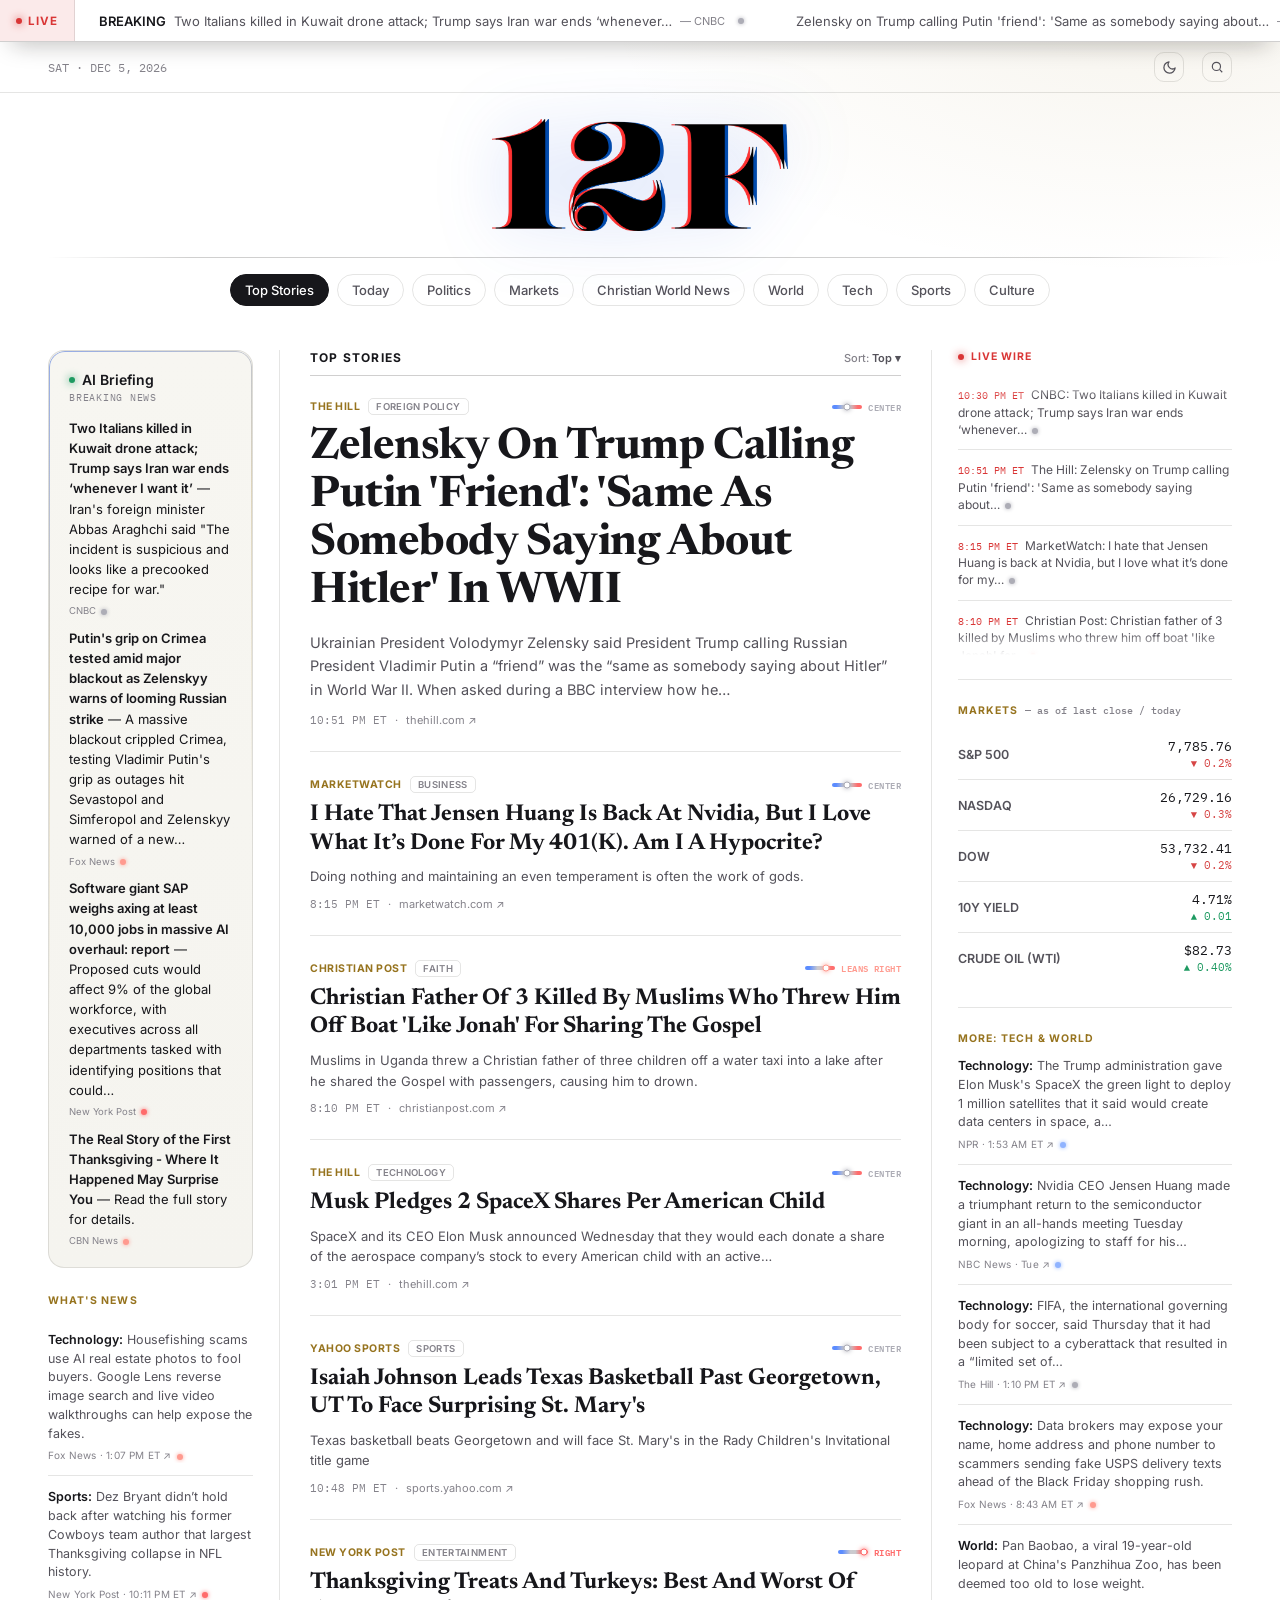
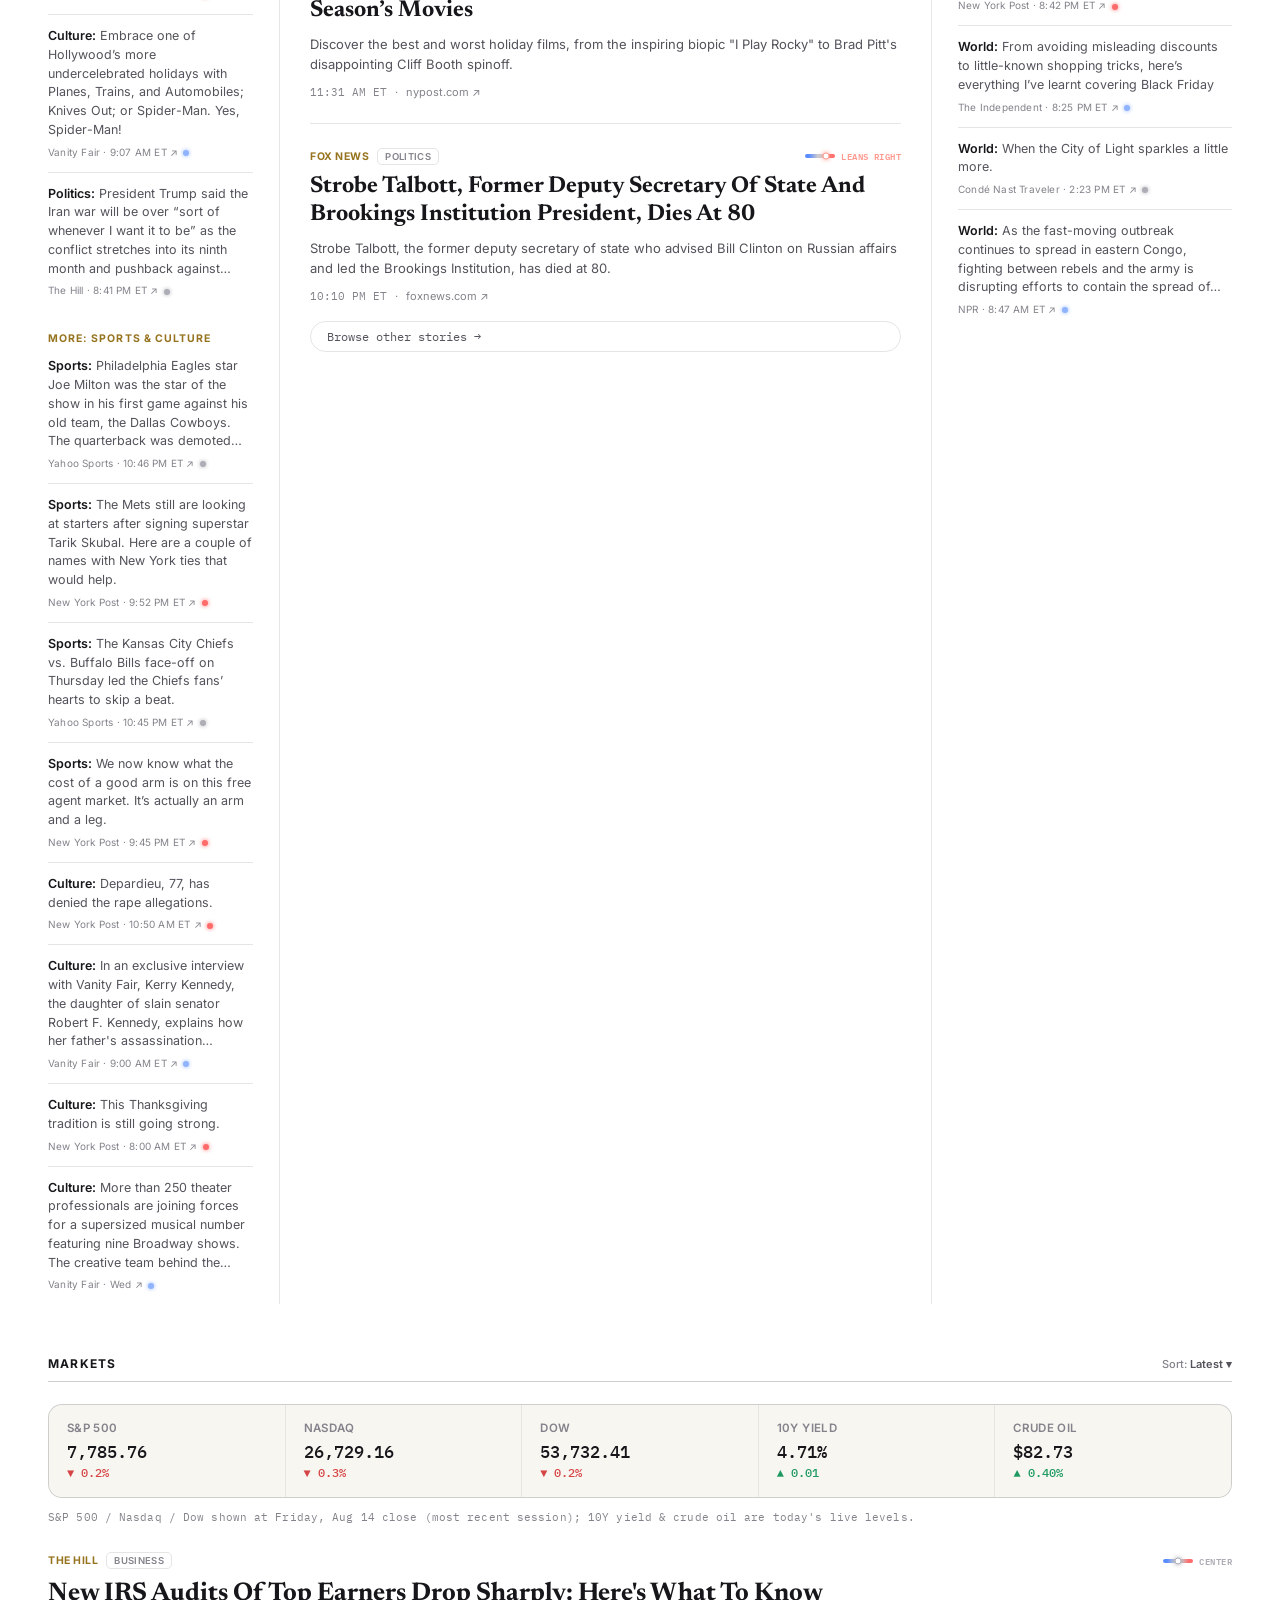
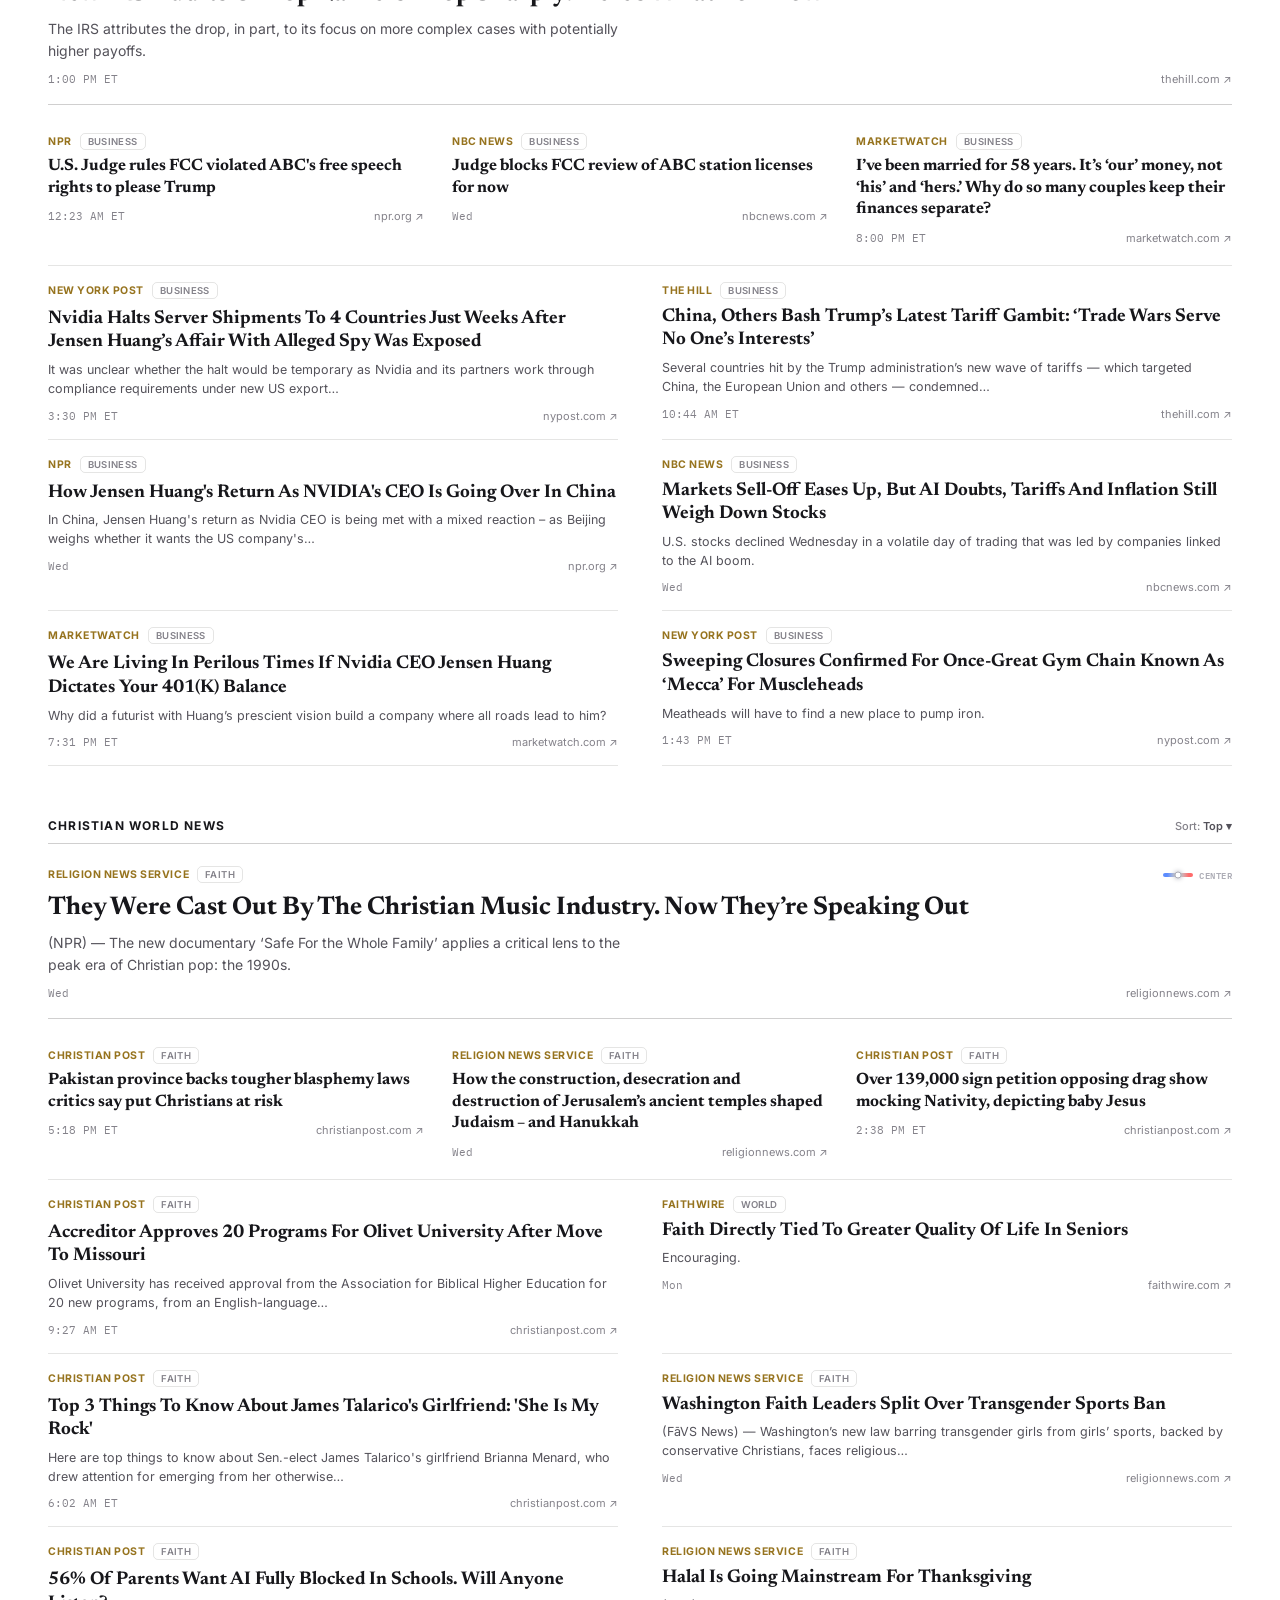
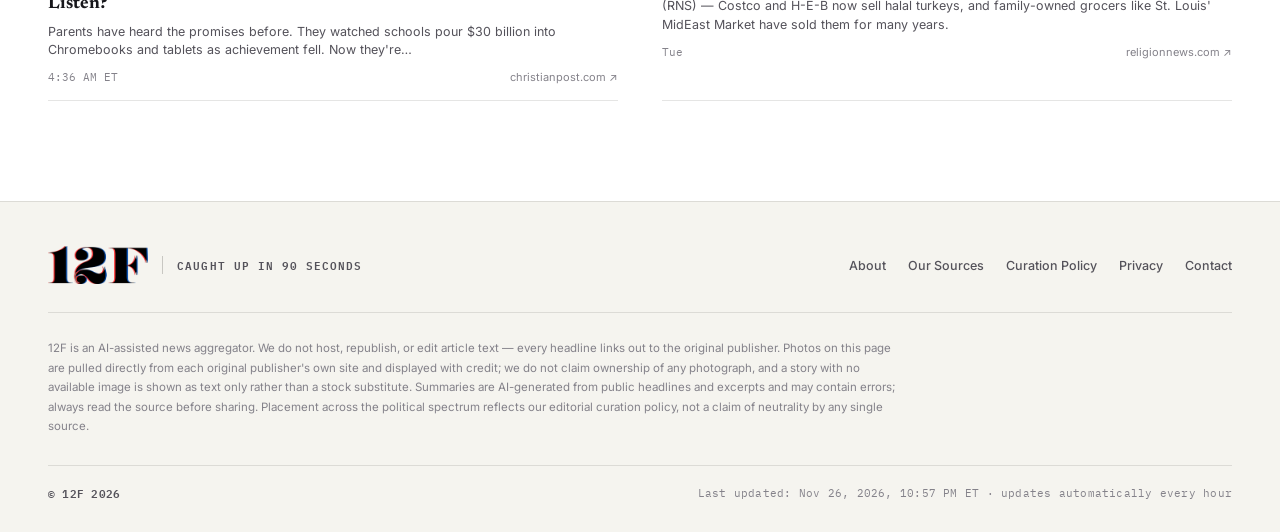
==== commit 97e1e71b: "Automated hourly news refresh" ====
--- a/index.html
+++ b/index.html
@@ -122,10 +122,10 @@
 </div>
 <ul>
 <!-- AUTO:BRIEFING_START -->
-<li><b>Trump demands probe into ‘record setting error’ after third-quarter GDP data gets massive revision higher</b> — President Donald Trump on Thursday deemed the latest gross domestic product revision a mistake, claiming that it should be &quot;immediately… <span class="cite"><a href="https://www.cnbc.com/2026/11/26/trump-gdp-revision-investigation.html" target="_blank" rel="noopener noreferrer">CNBC</a><span class="bias-dot-mini bias-C" title="Source bias rating: Center"></span></span></li>
+<li><b>Two Italians killed in Kuwait drone attack; Trump says Iran war ends ‘whenever I want it’</b> — Iran&#x27;s foreign minister Abbas Araghchi said &quot;The incident is suspicious and looks like a precooked recipe for war.&quot; <span class="cite"><a href="https://www.cnbc.com/2026/11/27/us-iran-war-trump-hormuz-italian-killed-trump.html" target="_blank" rel="noopener noreferrer">CNBC</a><span class="bias-dot-mini bias-C" title="Source bias rating: Center"></span></span></li>
+<li><b>Putin&#x27;s grip on Crimea tested amid major blackout as Zelenskyy warns of looming Russian strike</b> — A massive blackout crippled Crimea, testing Vladimir Putin&#x27;s grip as outages hit Sevastopol and Simferopol and Zelenskyy warned of a new… <span class="cite"><a href="https://www.foxnews.com/world/putins-grip-crimea-tested-amid-major-blackout-zelenskyy-warns-imminent-russia-strike" target="_blank" rel="noopener noreferrer">Fox News</a><span class="bias-dot-mini bias-CR" title="Source bias rating: Leans Right"></span></span></li>
+<li><b>Software giant SAP weighs axing at least 10,000 jobs in massive AI overhaul: report</b> — Proposed cuts would affect 9% of the global workforce, with executives across all departments tasked with identifying positions that could… <span class="cite"><a href="https://nypost.com/2026/11/26/business/sap-weighs-axing-at-least-10000-jobs-in-massive-ai-overhaul-report/" target="_blank" rel="noopener noreferrer">New York Post</a><span class="bias-dot-mini bias-R" title="Source bias rating: Right"></span></span></li>
 <li><b>The Real Story of the First Thanksgiving - Where It Happened May Surprise You</b> — Read the full story for details. <span class="cite"><a href="https://www1.cbn.com/cbnnews/us/2017/november/the-real-story-of-the-first-thanksgiving-where-it-happened-may-surprise-you" target="_blank" rel="noopener noreferrer">CBN News</a><span class="bias-dot-mini bias-CR" title="Source bias rating: Leans Right"></span></span></li>
-<li><b>A 66-year-old nurse is facing down retirement with just $500 saved. Who’s to blame?</b> — “Retirement is a financial status, not an age.” <span class="cite"><a href="https://www.marketwatch.com/story/a-66-year-old-nurse-faces-retirement-with-just-500-saved-whos-to-blame-4249a0fd?mod=mw_rss_topstories" target="_blank" rel="noopener noreferrer">MarketWatch</a><span class="bias-dot-mini bias-C" title="Source bias rating: Center"></span></span></li>
-<li><b>Over 139,000 sign petition opposing drag show mocking Nativity, depicting baby Jesus</b> — Over 100,000 people have signed a petition opposing a drag show in Hackney after promotional material depicted the baby Jesus wearing… <span class="cite"><a href="https://www.christianpost.com/news/139000-sign-petition-opposing-drag-show-mocking-jesus-nativity.html" target="_blank" rel="noopener noreferrer">Christian Post</a><span class="bias-dot-mini bias-CR" title="Source bias rating: Leans Right"></span></span></li>
 <!-- AUTO:BRIEFING_END -->
 </ul>
 </div>
@@ -133,9 +133,9 @@
 <ul class="digest-list">
 <!-- AUTO:DIGEST_START -->
 <li data-cat="tech" data-today="yes" data-ts="1795716474"><b>Technology:</b> Housefishing scams use AI real estate photos to fool buyers. Google Lens reverse image search and live video walkthroughs can help expose the fakes. <span class="meta"><a href="https://www.foxnews.com/tech/housefishing-could-fool-you-ai-real-estate-photos" target="_blank" rel="noopener noreferrer">Fox News · 1:07 PM ET ↗</a><span class="bias-dot-mini bias-CR" title="Source bias rating: Leans Right"></span></span></li>
-<li data-cat="sports" data-today="yes" data-ts="1795726800"><b>Sports:</b> It’s the NFL matchup that has defined a generation. <span class="meta"><a href="https://nypost.com/2026/11/26/betting/chiefs-vs-bills-prediction-week-12-picks-odds-best-bets-for-thanksgiving/" target="_blank" rel="noopener noreferrer">New York Post · 4:00 PM ET ↗</a><span class="bias-dot-mini bias-R" title="Source bias rating: Right"></span></span></li>
+<li data-cat="sports" data-today="yes" data-ts="1795749105"><b>Sports:</b> Dez Bryant didn’t hold back after watching his former Cowboys team author that largest Thanksgiving collapse in NFL history. <span class="meta"><a href="https://nypost.com/2026/11/26/sports/dez-bryant-goes-off-on-cowboys-in-nsfw-rant-after-implosion-vs-eagles/" target="_blank" rel="noopener noreferrer">New York Post · 10:11 PM ET ↗</a><span class="bias-dot-mini bias-R" title="Source bias rating: Right"></span></span></li>
 <li data-cat="culture" data-today="yes" data-ts="1795702024"><b>Culture:</b> Embrace one of Hollywood’s more undercelebrated holidays with Planes, Trains, and Automobiles; Knives Out; or Spider-Man. Yes, Spider-Man! <span class="meta"><a href="https://www.vanityfair.com/hollywood/2021/11/the-best-thanksgiving-movies-to-stream" target="_blank" rel="noopener noreferrer">Vanity Fair · 9:07 AM ET ↗</a><span class="bias-dot-mini bias-CL" title="Source bias rating: Leans Left"></span></span></li>
-<li data-cat="politics" data-today="yes" data-ts="1795726240"><b>Politics:</b> House Majority Whip Tom Emmer (R-Minn.) said Republicans should have spent the past two years tempering voters’ expectations about how quickly… <span class="meta"><a href="https://thehill.com/homenews/house/6244906-tom-emmer-republicans-economy-messaging/" target="_blank" rel="noopener noreferrer">The Hill · 3:50 PM ET ↗</a><span class="bias-dot-mini bias-C" title="Source bias rating: Center"></span></span></li>
+<li data-cat="politics" data-today="yes" data-ts="1795743700"><b>Politics:</b> President Trump said the Iran war will be over “sort of whenever I want it to be” as the conflict stretches into its ninth month and pushback against… <span class="meta"><a href="https://thehill.com/homenews/administration/6245034-trump-says-iran-war-ends-whenever/" target="_blank" rel="noopener noreferrer">The Hill · 8:41 PM ET ↗</a><span class="bias-dot-mini bias-C" title="Source bias rating: Center"></span></span></li>
 <!-- AUTO:DIGEST_END -->
 </ul>
 <p class="empty-note" hidden="" id="digestEmpty">No stories in this category yet.</p>
@@ -143,14 +143,14 @@
 <div class="kicker" style="margin-top:22px;">More: Sports &amp; Culture</div>
 <ul class="digest-list">
 <!-- AUTO:EXPLORE_LEFT_START -->
-<li data-cat="sports" data-today="yes" data-ts="1795727848"><b>Sports:</b> Of course, the talk of the Denver Broncos vs. Pittsburgh Steelers game on Friday has centered around the drama in Pittsburgh. The team benched and… <span class="meta"><a href="https://sports.yahoo.com/nfl/articles/broncos-injury-report-includes-running-211728235.html" target="_blank" rel="noopener noreferrer">Yahoo Sports · 4:17 PM ET ↗</a><span class="bias-dot-mini bias-C" title="Source bias rating: Center"></span></span></li>
-<li data-cat="sports" data-today="yes" data-ts="1795726114"><b>Sports:</b> The NFL is a cold place, even during Thanksgiving week. <span class="meta"><a href="https://nypost.com/2026/11/26/sports/jets-would-send-wrong-message-keeping-sterling-shepard-in-roster-purgatory/" target="_blank" rel="noopener noreferrer">New York Post · 3:48 PM ET ↗</a><span class="bias-dot-mini bias-R" title="Source bias rating: Right"></span></span></li>
-<li data-cat="sports" data-today="yes" data-ts="1795725927"><b>Sports:</b> Aaron Rodgers&#x27; behavior draws the ire of NFL legends. <span class="meta"><a href="https://nypost.com/2026/11/26/sports/nfl-hall-of-famers-put-aaron-rodgers-on-blast-for-steelers-rant/" target="_blank" rel="noopener noreferrer">New York Post · 3:45 PM ET ↗</a><span class="bias-dot-mini bias-R" title="Source bias rating: Right"></span></span></li>
-<li data-cat="sports" data-today="yes" data-ts="1795727742"><b>Sports:</b> Jason Whitlock was heavily critical of the famous hip-hop crew Wu-Tang Clan’s halftime performance for the Detroit Lions’ game against the Chicago… <span class="meta"><a href="https://sports.yahoo.com/nfl/articles/fans-hit-back-jason-whitlock-211542664.html" target="_blank" rel="noopener noreferrer">Yahoo Sports · 4:15 PM ET ↗</a><span class="bias-dot-mini bias-C" title="Source bias rating: Center"></span></span></li>
+<li data-cat="sports" data-today="yes" data-ts="1795751161"><b>Sports:</b> Philadelphia Eagles star Joe Milton was the star of the show in his first game against his old team, the Dallas Cowboys. The quarterback was demoted… <span class="meta"><a href="https://sports.yahoo.com/nfl/articles/skip-bayless-says-feared-joe-034601518.html" target="_blank" rel="noopener noreferrer">Yahoo Sports · 10:46 PM ET ↗</a><span class="bias-dot-mini bias-C" title="Source bias rating: Center"></span></span></li>
+<li data-cat="sports" data-today="yes" data-ts="1795747942"><b>Sports:</b> The Mets still are looking at starters after signing superstar Tarik Skubal. Here are a couple of names with New York ties that would help. <span class="meta"><a href="https://nypost.com/2026/11/26/sports/two-starters-who-could-boost-mets-tarkik-skubal-led-rotation/" target="_blank" rel="noopener noreferrer">New York Post · 9:52 PM ET ↗</a><span class="bias-dot-mini bias-R" title="Source bias rating: Right"></span></span></li>
+<li data-cat="sports" data-today="yes" data-ts="1795751152"><b>Sports:</b> The Kansas City Chiefs vs. Buffalo Bills face-off on Thursday led the Chiefs fans’ hearts to skip a beat. <span class="meta"><a href="https://sports.yahoo.com/nfl/articles/travis-kelce-sparks-injury-scare-034552993.html" target="_blank" rel="noopener noreferrer">Yahoo Sports · 10:45 PM ET ↗</a><span class="bias-dot-mini bias-C" title="Source bias rating: Center"></span></span></li>
+<li data-cat="sports" data-today="yes" data-ts="1795747510"><b>Sports:</b> We now know what the cost of a good arm is on this free agent market. It’s actually an arm and a leg. <span class="meta"><a href="https://nypost.com/2026/11/26/sports/lots-of-money-to-go-around-for-starters-before-mlb-lockout/" target="_blank" rel="noopener noreferrer">New York Post · 9:45 PM ET ↗</a><span class="bias-dot-mini bias-R" title="Source bias rating: Right"></span></span></li>
+<li data-cat="culture" data-today="yes" data-ts="1795708257"><b>Culture:</b> Depardieu, 77, has denied the rape allegations. <span class="meta"><a href="https://nypost.com/2026/11/26/entertainment/gerard-depardieu-will-stand-trial-for-rape-charges/" target="_blank" rel="noopener noreferrer">New York Post · 10:50 AM ET ↗</a><span class="bias-dot-mini bias-R" title="Source bias rating: Right"></span></span></li>
 <li data-cat="culture" data-today="yes" data-ts="1795701600"><b>Culture:</b> In an exclusive interview with Vanity Fair, Kerry Kennedy, the daughter of slain senator Robert F. Kennedy, explains how her father&#x27;s assassination… <span class="meta"><a href="https://www.vanityfair.com/story/kerry-kennedy-interview-rfk-jr" target="_blank" rel="noopener noreferrer">Vanity Fair · 9:00 AM ET ↗</a><span class="bias-dot-mini bias-CL" title="Source bias rating: Leans Left"></span></span></li>
 <li data-cat="culture" data-today="yes" data-ts="1795698000"><b>Culture:</b> This Thanksgiving tradition is still going strong. <span class="meta"><a href="https://nypost.com/2026/11/26/lifestyle/where-to-watch-national-dog-show-2026-on-thanksgiving-for-free/" target="_blank" rel="noopener noreferrer">New York Post · 8:00 AM ET ↗</a><span class="bias-dot-mini bias-R" title="Source bias rating: Right"></span></span></li>
 <li data-cat="culture" data-today="no" data-ts="1795642142"><b>Culture:</b> More than 250 theater professionals are joining forces for a supersized musical number featuring nine Broadway shows. The creative team behind the… <span class="meta"><a href="https://www.vanityfair.com/story/100th-macys-thanksgiving-day-parade-broadway" target="_blank" rel="noopener noreferrer">Vanity Fair · Wed ↗</a><span class="bias-dot-mini bias-CL" title="Source bias rating: Leans Left"></span></span></li>
-<li data-cat="culture" data-today="yes" data-ts="1795696200"><b>Culture:</b> Cue &quot;Whatcha Say&quot; by Jason Derulo. <span class="meta"><a href="https://nypost.com/2026/11/26/entertainment/what-to-watch-on-instead-of-postponed-macys-thanksgiving-parade/" target="_blank" rel="noopener noreferrer">New York Post · 7:30 AM ET ↗</a><span class="bias-dot-mini bias-R" title="Source bias rating: Right"></span></span></li>
 <!-- AUTO:EXPLORE_LEFT_END -->
 </ul>
 </div>
@@ -158,24 +158,38 @@
 <main class="lead-col">
 <div class="kicker-row"><span id="leadColLabel">Top Stories</span> <span class="sort">Sort: <b>Top ▾</b></span></div>
 <!-- AUTO:LEAD_START -->
-<article class="lead-story" data-cat="world" data-today="yes" data-ts="1795727717">
-        <div class="byline"><span class="source-tag">The Independent</span><span class="lean">World</span><span class="bias-meter bias-CL" title="Source bias rating: Leans Left"><span class="bias-track"><span class="bias-dot"></span></span><span class="bias-label">Leans Left</span></span></div>
-<div class="media"><img class="cover-photo" src="https://static.independent.co.uk/2026/09/18/18/2283421761..?width=1200&amp;auto=webp&amp;trim=1%2C0%2C1%2C0" alt="Fall in international student numbers ‘damaging UK economy and universities’" referrerpolicy="no-referrer" onerror="this.closest('.media').style.display='none'"><div class="photo-credit">Photo: via The Independent</div></div>
-        <h2>Fall in international student numbers ‘damaging UK economy and universities’</h2>
-        <p class="dek">The number of non-EU overseas students coming to the UK fell by around 33,000 in the 12 months to June this year, ONS said</p>
-        <div class="byline"><span class="mono">4:15 PM ET</span><span>·</span><a href="https://www.the-independent.com/news/uk/home-news/international-students-universities-uk-economy-b3092453.html" target="_blank" rel="noopener noreferrer">independent.co.uk ↗</a></div>
+<article class="lead-story" data-cat="world" data-today="yes" data-ts="1795751471">
+        <div class="byline"><span class="source-tag">The Hill</span><span class="lean">Foreign Policy</span><span class="bias-meter bias-C" title="Source bias rating: Center"><span class="bias-track"><span class="bias-dot"></span></span><span class="bias-label">Center</span></span></div>
+<div class="media"><img class="cover-photo" src="https://thehill.com/wp-content/uploads/sites/2/2025/03/Peace-talks_032325_GNAP.png?w=900" alt="Zelensky on Trump calling Putin &#x27;friend&#x27;: &#x27;Same as somebody saying about Hitler&#x27; in WWII" referrerpolicy="no-referrer" onerror="this.closest('.media').style.display='none'"><div class="photo-credit">Photo: via The Hill</div></div>
+        <h2>Zelensky on Trump calling Putin &#x27;friend&#x27;: &#x27;Same as somebody saying about Hitler&#x27; in WWII</h2>
+        <p class="dek">Ukrainian President Volodymyr Zelensky said President Trump calling Russian President Vladimir Putin a “friend” was the “same as somebody saying about Hitler” in World War II. When asked during a BBC interview how he…</p>
+        <div class="byline"><span class="mono">10:51 PM ET</span><span>·</span><a href="https://thehill.com/policy/international/6245089-zelensky-calls-for-us-peace-progress/" target="_blank" rel="noopener noreferrer">thehill.com ↗</a></div>
       </article>
 
       <div class="hr"></div>
 
-<article class="sub-story" data-cat="markets" data-today="yes" data-ts="1795725014">
-        <div class="byline"><span class="source-tag">New York Post</span><span class="lean">Business</span><span class="bias-meter bias-R" title="Source bias rating: Right"><span class="bias-track"><span class="bias-dot"></span></span><span class="bias-label">Right</span></span></div>
+<article class="sub-story" data-cat="markets" data-today="yes" data-ts="1795742100">
+        <div class="byline"><span class="source-tag">MarketWatch</span><span class="lean">Business</span><span class="bias-meter bias-C" title="Source bias rating: Center"><span class="bias-track"><span class="bias-dot"></span></span><span class="bias-label">Center</span></span></div>
         <div class="story-row">
-          <img class="thumb" src="https://nypost.com/wp-content%2Fuploads%2Fsites%2F2%2F2026%2F11%2F2024-nvidia-ceo-jensen-huang-148849474_a7ce04.jpg?w%3D683" alt="Nvidia halts server shipments to 4 countries just weeks after Jensen Huang’s affair with alleged spy was exposed" referrerpolicy="no-referrer" onerror="this.style.display='none'">
+          <img class="thumb" src="https://images.mktw.net/im-78896707" alt="I hate that Jensen Huang is back at Nvidia, but I love what it’s done for my 401(k). Am I a hypocrite?" referrerpolicy="no-referrer" onerror="this.style.display='none'">
           <div class="story-col">
-            <h3>Nvidia halts server shipments to 4 countries just weeks after Jensen Huang’s affair with alleged spy was exposed</h3>
-            <p>It was unclear whether the halt would be temporary as Nvidia and its partners work through compliance requirements under new US export controls, the FT…</p>
-            <div class="byline"><span class="mono">3:30 PM ET</span><span>·</span><a href="https://nypost.com/2026/11/26/business/nvidia-halts-server-shipments-to-4-southeast-asian-countries-report/" target="_blank" rel="noopener noreferrer">nypost.com ↗</a></div>
+            <h3>I hate that Jensen Huang is back at Nvidia, but I love what it’s done for my 401(k). Am I a hypocrite?</h3>
+            <p>Doing nothing and maintaining an even temperament is often the work of gods.</p>
+            <div class="byline"><span class="mono">8:15 PM ET</span><span>·</span><a href="https://www.marketwatch.com/story/i-hate-that-jensen-huang-is-back-at-nvidia-but-i-love-what-its-done-for-my-401-k-am-i-a-hypocrite-f63c0303?mod=mw_rss_topstories" target="_blank" rel="noopener noreferrer">marketwatch.com ↗</a></div>
+          </div>
+        </div>
+      </article>
+
+      <div class="hr"></div>
+
+<article class="sub-story" data-cat="christian" data-today="yes" data-ts="1795741844">
+        <div class="byline"><span class="source-tag">Christian Post</span><span class="lean">Faith</span><span class="bias-meter bias-CR" title="Source bias rating: Leans Right"><span class="bias-track"><span class="bias-dot"></span></span><span class="bias-label">Leans Right</span></span></div>
+        <div class="story-row">
+          <img class="thumb" src="https://cdn.christianpost.com/files/cache/thumbnail/27/28/272897_w_550_367.jpg?v=20261126201142" alt="Christian father of 3 killed by Muslims who threw him off boat &#x27;like Jonah&#x27; for sharing the Gospel" referrerpolicy="no-referrer" onerror="this.style.display='none'">
+          <div class="story-col">
+            <h3>Christian father of 3 killed by Muslims who threw him off boat &#x27;like Jonah&#x27; for sharing the Gospel</h3>
+            <p>Muslims in Uganda threw a Christian father of three children off a water taxi into a lake after he shared the Gospel with passengers, causing him to drown.</p>
+            <div class="byline"><span class="mono">8:10 PM ET</span><span>·</span><a href="https://www.christianpost.com/news/muslims-throw-christian-into-lake-in-uganda-drowning-him.html" target="_blank" rel="noopener noreferrer">christianpost.com ↗</a></div>
           </div>
         </div>
       </article>
@@ -196,14 +210,14 @@
 
       <div class="hr"></div>
 
-<article class="sub-story" data-cat="sports" data-today="yes" data-ts="1795728000">
+<article class="sub-story" data-cat="sports" data-today="yes" data-ts="1795751327">
         <div class="byline"><span class="source-tag">Yahoo Sports</span><span class="lean">Sports</span><span class="bias-meter bias-C" title="Source bias rating: Center"><span class="bias-track"><span class="bias-dot"></span></span><span class="bias-label">Center</span></span></div>
         <div class="story-row">
-          <img class="thumb" src="https://media.zenfs.com/en/motorbiscuit_articles_333/aca14711234d0c35c9a08d36d5bf0e7d.jpg" alt="Leclerc Denies Ferrari Contract Clause – Doesn’t Like People Questioning His Integrity" referrerpolicy="no-referrer" onerror="this.style.display='none'">
+          <img class="thumb" src="https://media.zenfs.com/en/austin_american_statesman_hearst_articles_361/6f378ad3d9fa2d6f6074ffb7a840097b.jpg" alt="Isaiah Johnson leads Texas basketball past Georgetown, UT to face surprising St. Mary&#x27;s" referrerpolicy="no-referrer" onerror="this.style.display='none'">
           <div class="story-col">
-            <h3>Leclerc Denies Ferrari Contract Clause – Doesn’t Like People Questioning His Integrity</h3>
-            <p>Charles Leclerc has played down clauses in his F1 contract, amid reports of #1 status, as he agrees that on-track troubles with Lewis Hamilton need to stop…</p>
-            <div class="byline"><span class="mono">4:20 PM ET</span><span>·</span><a href="https://sports.yahoo.com/f1/articles/leclerc-denies-ferrari-contract-clause-212000673.html" target="_blank" rel="noopener noreferrer">sports.yahoo.com ↗</a></div>
+            <h3>Isaiah Johnson leads Texas basketball past Georgetown, UT to face surprising St. Mary&#x27;s</h3>
+            <p>Texas basketball beats Georgetown and will face St. Mary&#x27;s in the Rady Children&#x27;s Invitational title game</p>
+            <div class="byline"><span class="mono">10:48 PM ET</span><span>·</span><a href="https://sports.yahoo.com/mens-college-basketball/articles/isaiah-johnson-leads-texas-basketball-034847358.html" target="_blank" rel="noopener noreferrer">sports.yahoo.com ↗</a></div>
           </div>
         </div>
       </article>
@@ -224,28 +238,14 @@
 
       <div class="hr"></div>
 
-<article class="sub-story" data-cat="politics" data-today="yes" data-ts="1795726710">
+<article class="sub-story" data-cat="politics" data-today="yes" data-ts="1795749020">
         <div class="byline"><span class="source-tag">Fox News</span><span class="lean">Politics</span><span class="bias-meter bias-CR" title="Source bias rating: Leans Right"><span class="bias-track"><span class="bias-dot"></span></span><span class="bias-label">Leans Right</span></span></div>
         <div class="story-row">
-          <img class="thumb" src="https://a57.foxnews.com/static.foxnews.com/foxnews.com/content/uploads/2026/01/931/523/somalia-flag-donald-trump.png?ve=1&amp;tl=1" alt="Trump takes on Somali welfare dependency in Thanksgiving message, lays out who should stay in US" referrerpolicy="no-referrer" onerror="this.style.display='none'">
+          <img class="thumb" src="https://a57.foxnews.com/static.foxnews.com/foxnews.com/content/uploads/2026/11/931/523/strobe-talbott-wolfgang-ischinger-berlin.jpg?ve=1&amp;tl=1" alt="Strobe Talbott, former deputy secretary of state and Brookings Institution president, dies at 80" referrerpolicy="no-referrer" onerror="this.style.display='none'">
           <div class="story-col">
-            <h3>Trump takes on Somali welfare dependency in Thanksgiving message, lays out who should stay in US</h3>
-            <p>President Donald Trump says only 2% of Minnesota&#x27;s Somali community should stay, claiming on Truth Social the rest should be thrown out to save the state.</p>
-            <div class="byline"><span class="mono">3:58 PM ET</span><span>·</span><a href="https://www.foxnews.com/politics/trump-takes-somali-welfare-dependency-thanksgiving-message-lays-who-should-stay-us" target="_blank" rel="noopener noreferrer">foxnews.com ↗</a></div>
-          </div>
-        </div>
-      </article>
-
-      <div class="hr"></div>
-
-<article class="sub-story" data-cat="world" data-today="yes" data-ts="1795727660">
-        <div class="byline"><span class="source-tag">Fox News</span><span class="lean">World</span><span class="bias-meter bias-CR" title="Source bias rating: Leans Right"><span class="bias-track"><span class="bias-dot"></span></span><span class="bias-label">Leans Right</span></span></div>
-        <div class="story-row">
-          <img class="thumb" src="https://a57.foxnews.com/static.foxnews.com/foxnews.com/content/uploads/2026/11/931/523/uk-fighter-jet.jpg?ve=1&amp;tl=1" alt="UK shields fighter jets, contacts reservists in Cold War-scale push amid Russia threat" referrerpolicy="no-referrer" onerror="this.style.display='none'">
-          <div class="story-col">
-            <h3>UK shields fighter jets, contacts reservists in Cold War-scale push amid Russia threat</h3>
-            <p>Wes Streeting says the United Kingdom is contacting former service members to update its strategic reserve as Russian sabotage rises across Europe.</p>
-            <div class="byline"><span class="mono">4:14 PM ET</span><span>·</span><a href="https://www.foxnews.com/world/uk-shields-fighter-jets-contacts-reservists-cold-war-scale-push-amid-russia-threat" target="_blank" rel="noopener noreferrer">foxnews.com ↗</a></div>
+            <h3>Strobe Talbott, former deputy secretary of state and Brookings Institution president, dies at 80</h3>
+            <p>Strobe Talbott, the former deputy secretary of state who advised Bill Clinton on Russian affairs and led the Brookings Institution, has died at 80.</p>
+            <div class="byline"><span class="mono">10:10 PM ET</span><span>·</span><a href="https://www.foxnews.com/politics/strobe-talbott-former-deputy-secretary-state-brookings-institution-president-dies-80" target="_blank" rel="noopener noreferrer">foxnews.com ↗</a></div>
           </div>
         </div>
       </article>
@@ -253,39 +253,56 @@
 <p class="empty-note" hidden="" id="topStoriesEmpty">No stories in this category yet — check back after the next refresh.</p>
 <!-- AUTO:CATGRIDS_START -->
 <div class="flat-grid cat-grid cat-grid--a" data-cat-grid="politics">
-<div class="cg-block cg-hero-medium" data-cat="politics" data-today="yes" data-ts="1795725439">
-        <div class="media"><img class="hero-medium-photo" src="https://nypost.com/wp-content%2Fuploads%2Fsites%2F2%2F2026%2F11%2Funited-states-president-donald-j-149956953.jpg?w%3D1024" alt="Trump celebrates Thanksgiving with his holiday tradition of hate-posting against his enemies — including far left, sharia backers" referrerpolicy="no-referrer" onerror="this.closest('.media').style.display='none'"><div class="photo-credit">Photo: via New York Post</div></div>
-        <div class="byline"><span class="source-tag">New York Post</span><span class="lean">Politics</span><span class="bias-meter bias-R" title="Source bias rating: Right"><span class="bias-track"><span class="bias-dot"></span></span><span class="bias-label">Right</span></span></div>
-        <h3>Trump celebrates Thanksgiving with his holiday tradition of hate-posting against his enemies — including far left, sharia backers</h3>
-        <p>As Americans across the country gathered with their families to give thanks for their many blessings, President Trump, 80, took to Truth Social to furiously rage against…</p>
-        <div class="meta"><span class="mono">3:37 PM ET</span><a href="https://nypost.com/2026/11/26/us-news/trump-celebrates-thanksgiving-with-his-holiday-tradition-of-hate-posting-against-his-enemies-including-far-left-sharia-backers/" target="_blank" rel="noopener noreferrer">nypost.com ↗</a></div>
+<div class="cg-block cg-hero-medium" data-cat="politics" data-today="yes" data-ts="1795734374">
+        <div class="media"><img class="hero-medium-photo" src="https://media.npr.org/include/images/tracking/npr-rss-pixel.png?story=nx-s1-6036795-e1" alt="After Democrats&#x27; midterm wins, some hope attacks on DEI will ease" referrerpolicy="no-referrer" onerror="this.closest('.media').style.display='none'"><div class="photo-credit">Photo: via NPR</div></div>
+        <div class="byline"><span class="source-tag">NPR</span><span class="lean">National</span><span class="bias-meter bias-CL" title="Source bias rating: Leans Left"><span class="bias-track"><span class="bias-dot"></span></span><span class="bias-label">Leans Left</span></span></div>
+        <h3>After Democrats&#x27; midterm wins, some hope attacks on DEI will ease</h3>
+        <p>After the midterms, a Democratic congressman declared that DEI is back. What does Democrats&#x27; ascendance portend for diversity initiatives that the Trump administration…</p>
+        <div class="meta"><span class="mono">6:06 PM ET</span><a href="https://www.npr.org/2026/11/26/nx-s1-6036795-e1/after-democrats-midterm-wins-some-hope-attacks-on-dei-will-ease" target="_blank" rel="noopener noreferrer">npr.org ↗</a></div>
       </div>
       <div class="cg-block cg-strip">
+<div class="cg-strip-item" data-cat="politics" data-today="yes" data-ts="1795728356">
+          <div class="byline"><span class="source-tag">New York Post</span><span class="lean">Politics</span></div>
+          <h4>Dark Eagle, America’s first operational long-range hypersonic missile battery, is ‘ready to go,’ Army honcho claims</h4>
+          <div class="meta"><span class="mono">4:25 PM ET</span><a href="https://nypost.com/2026/11/26/us-news/dark-eagle-americas-first-operational-long-range-hypersonic-missile-battery-is-ready-to-go-army-honcho-claims/" target="_blank" rel="noopener noreferrer">nypost.com ↗</a></div>
+        </div>
 <div class="cg-strip-item" data-cat="politics" data-today="yes" data-ts="1795706277">
           <div class="byline"><span class="source-tag">NBC News</span><span class="lean">Politics</span></div>
           <h4>Iowa residents mark Thanksgiving with lingering fears after chemical detonation</h4>
           <div class="meta"><span class="mono">10:17 AM ET</span><a href="https://www.nbcnews.com/news/us-news/army-says-detonation-bomb-chemicals-iowa-success-rcna611434" target="_blank" rel="noopener noreferrer">nbcnews.com ↗</a></div>
         </div>
-<div class="cg-strip-item" data-cat="politics" data-today="yes" data-ts="1795695869">
+<div class="cg-strip-item" data-cat="politics" data-today="yes" data-ts="1795744839">
+          <div class="byline"><span class="source-tag">Fox News</span><span class="lean">Politics</span></div>
+          <h4>FLASHBACK: Two presidents pulled off secret Thanksgiving surprises for US troops — see the moments</h4>
+          <div class="meta"><span class="mono">9:00 PM ET</span><a href="https://www.foxnews.com/politics/flashback-two-presidents-pulled-off-secret-thanksgiving-surprises-us-troops-see-moments" target="_blank" rel="noopener noreferrer">foxnews.com ↗</a></div>
+        </div>
+      </div>
+      <div class="cg-block cg-mixed2">
+<div class="cg-mixed-item" data-cat="politics" data-today="yes" data-ts="1795739630">
+          <div class="byline"><span class="source-tag">The Hill</span><span class="lean">Politics</span></div>
+          <div class="story-row">
+            <img class="thumb" src="https://thehill.com/wp-content/uploads/sites/2/2026/11/AP26328774593930-e1795697958345.jpg?w=900" alt="Trump signals further openness to working with Democrats on healthcare" referrerpolicy="no-referrer" onerror="this.style.display='none'">
+            <div class="story-col">
+              <h3>Trump signals further openness to working with Democrats on healthcare</h3>
+              <p>President Trump signaled an increased openness to working with Democrats on healthcare after the party’s sweeping victories in the…</p>
+              <div class="meta"><span class="mono">7:33 PM ET</span><a href="https://thehill.com/homenews/administration/6245011-trump-democrats-healthcare-bipartisanship/" target="_blank" rel="noopener noreferrer">thehill.com ↗</a></div>
+            </div>
+          </div>
+        </div>
+<div class="cg-mixed-item" data-cat="politics" data-today="yes" data-ts="1795695869">
           <div class="byline"><span class="source-tag">NPR</span><span class="lean">National</span></div>
-          <h4>Storms disrupt Thanksgiving travel. And, FCC violated ABC&#x27;s free speech, judge says</h4>
+          <h3>Storms disrupt Thanksgiving travel. And, FCC violated ABC&#x27;s free speech, judge says</h3>
+          <p>The East Coast&#x27;s weather is a major concern this holiday, as it could lead to coastal flooding. And, the judge says the FCC can&#x27;t punish…</p>
           <div class="meta"><span class="mono">7:24 AM ET</span><a href="https://www.npr.org/2026/11/26/g-s1-155950/up-first-newsletter-thanksgiving-weather-travel-trump-tariffs-iowa-detonation-fcc-free-speech" target="_blank" rel="noopener noreferrer">npr.org ↗</a></div>
         </div>
-<div class="cg-strip-item" data-cat="politics" data-today="yes" data-ts="1795719655">
-          <div class="byline"><span class="source-tag">Fox News</span><span class="lean">Politics</span></div>
-          <h4>Politics, money and Thanksgiving dinner: Just two words can help avoid argument</h4>
-          <div class="meta"><span class="mono">2:00 PM ET</span><a href="https://www.foxnews.com/politics/politics-money-thanksgiving-dinner-two-words-help-avoid-argument" target="_blank" rel="noopener noreferrer">foxnews.com ↗</a></div>
-        </div>
-      </div>
-      <div class="cg-block cg-mixed2">
-<div class="cg-mixed-item" data-cat="politics" data-today="yes" data-ts="1795718525">
+<div class="cg-mixed-item" data-cat="politics" data-today="yes" data-ts="1795725439">
           <div class="byline"><span class="source-tag">New York Post</span><span class="lean">Politics</span></div>
           <div class="story-row">
-            <img class="thumb" src="https://nypost.com/wp-content%2Fuploads%2Fsites%2F2%2F2026%2F11%2Fdr-adam-hamawy-speaks-afp-150111523.jpg?w%3D1024" alt="Incoming NJ Dem congressman once worked at al Qaeda front group — now he’s speaking at alleged Hamas-tied confab" referrerpolicy="no-referrer" onerror="this.style.display='none'">
+            <img class="thumb" src="https://nypost.com/wp-content%2Fuploads%2Fsites%2F2%2F2026%2F11%2Fu-s-president-donald-trump-150120588.jpg?w%3D1024" alt="Trump celebrates Thanksgiving with his holiday tradition of hate-posting against his enemies — including far left, sharia backers" referrerpolicy="no-referrer" onerror="this.style.display='none'">
             <div class="story-col">
-              <h3>Incoming NJ Dem congressman once worked at al Qaeda front group — now he’s speaking at alleged Hamas-tied confab</h3>
-              <p>Incoming New Jersey Democratic Rep. Adam Hamawy is scheduled to speak twice this weekend at a conference hosted by American Muslims for…</p>
-              <div class="meta"><span class="mono">1:42 PM ET</span><a href="https://nypost.com/2026/11/26/us-news/rep-elect-adam-hamawy-worked-at-al-qaeda-front-group-now-hes-speaking-at-alleged-hamas-tied-confab/" target="_blank" rel="noopener noreferrer">nypost.com ↗</a></div>
+              <h3>Trump celebrates Thanksgiving with his holiday tradition of hate-posting against his enemies — including far left, sharia backers</h3>
+              <p>As Americans across the country gathered with their families to give thanks for their many blessings, President Trump, 80, took to Truth…</p>
+              <div class="meta"><span class="mono">3:37 PM ET</span><a href="https://nypost.com/2026/11/26/us-news/trump-celebrates-thanksgiving-with-his-holiday-tradition-of-hate-posting-against-his-enemies-including-far-left-sharia-backers/" target="_blank" rel="noopener noreferrer">nypost.com ↗</a></div>
             </div>
           </div>
         </div>
@@ -295,65 +312,48 @@
           <p>The White House is calling the controversial detonation of old explosives in Iowa a success, saying there is no health impact. This comes…</p>
           <div class="meta"><span class="mono">7:33 AM ET</span><a href="https://www.today.com/video/trump-administration-defends-iowa-detonation-unveils-new-tariffs-274221125815" target="_blank" rel="noopener noreferrer">nbcnews.com ↗</a></div>
         </div>
+<div class="cg-mixed-item" data-cat="politics" data-today="yes" data-ts="1795736744">
+          <div class="byline"><span class="source-tag">The Hill</span><span class="lean">Politics</span></div>
+          <div class="story-row">
+            <img class="thumb" src="https://thehill.com/wp-content/uploads/sites/2/2026/11/elsayedabdul_110926gn03_w.jpg?w=900" alt="El-Sayed shares how to navigate &#x27;spicier&#x27; Thanksgiving conversations" referrerpolicy="no-referrer" onerror="this.style.display='none'">
+            <div class="story-col">
+              <h3>El-Sayed shares how to navigate &#x27;spicier&#x27; Thanksgiving conversations</h3>
+              <p>Sen.-elect Abdul El-Sayed (D-Mich.) shared a video to social media Wednesday on how to navigate “spicier” Thanksgiving conversations. “Hey…</p>
+              <div class="meta"><span class="mono">6:45 PM ET</span><a href="https://thehill.com/homenews/senate/6244988-el-sayed-thanksgiving-advice/" target="_blank" rel="noopener noreferrer">thehill.com ↗</a></div>
+            </div>
+          </div>
+        </div>
 <div class="cg-mixed-item" data-cat="politics" data-today="yes" data-ts="1795693427">
           <div class="byline"><span class="source-tag">NPR</span><span class="lean">National</span></div>
-          <div class="story-row">
-            <img class="thumb" src="https://media.npr.org/include/images/tracking/npr-rss-pixel.png?story=nx-s1-6054103" alt="Trump administration proposes new tariffs on goods from major U.S. trading partners" referrerpolicy="no-referrer" onerror="this.style.display='none'">
-            <div class="story-col">
-              <h3>Trump administration proposes new tariffs on goods from major U.S. trading partners</h3>
-              <p>President Trump&#x27;s new proposed tariffs are already meeting pushback from Democrats and some free trade advocates.</p>
-              <div class="meta"><span class="mono">6:43 AM ET</span><a href="https://www.npr.org/2026/11/26/nx-s1-6054103/trump-administration-proposes-new-tariffs-on-goods-from-major-u-s-trading-partners" target="_blank" rel="noopener noreferrer">npr.org ↗</a></div>
-            </div>
-          </div>
-        </div>
-<div class="cg-mixed-item" data-cat="politics" data-today="yes" data-ts="1795708802">
-          <div class="byline"><span class="source-tag">Fox News</span><span class="lean">Politics</span></div>
-          <h3>2026&#x27;s biggest political turkeys: Scandals, gaffes and other memorable unfortunate moments from this year</h3>
-          <p>Eric Swalwell&#x27;s California gubernatorial collapse, Tim Walz&#x27;s fraud scandal and more: the political figures whose 2026 ended in scandal and…</p>
-          <div class="meta"><span class="mono">11:00 AM ET</span><a href="https://www.foxnews.com/politics/2026-biggest-political-turkeys-scandals-gaffes-memorable-unfortunate-moments-year" target="_blank" rel="noopener noreferrer">foxnews.com ↗</a></div>
-        </div>
-<div class="cg-mixed-item" data-cat="politics" data-today="yes" data-ts="1795722166">
-          <div class="byline"><span class="source-tag">The Hill</span><span class="lean">Politics</span></div>
-          <div class="story-row">
-            <img class="thumb" src="https://thehill.com/wp-content/uploads/sites/2/2025/11/Closer-Turkeys_112525_AP_JuliaDemareeNikhinson.jpg?w=900" alt="Trump unloads on critics in wide-ranging Thanksgiving Day rant" referrerpolicy="no-referrer" onerror="this.style.display='none'">
-            <div class="story-col">
-              <h3>Trump unloads on critics in wide-ranging Thanksgiving Day rant</h3>
-              <p>President Trump marked Thanksgiving Day with a lengthy rant on social media in which he lashed out at his political opponents, accused…</p>
-              <div class="meta"><span class="mono">2:42 PM ET</span><a href="https://thehill.com/homenews/administration/6244831-trump-thanksgiving-message-critics-gdp-somali-community/" target="_blank" rel="noopener noreferrer">thehill.com ↗</a></div>
-            </div>
-          </div>
-        </div>
-<div class="cg-mixed-item" data-cat="politics" data-today="yes" data-ts="1795716405">
-          <div class="byline"><span class="source-tag">New York Post</span><span class="lean">Politics</span></div>
-          <h3>Putin, ‘the grandmaster of politics,’ showed restraint by not going nuclear on Ukraine, Kushner says</h3>
-          <p>Russian tyrant Vladimir Putin has shown &quot;restraint&quot; in his bloody war on Ukraine by not deploying nuclear weapons, special envoy Jared…</p>
-          <div class="meta"><span class="mono">1:06 PM ET</span><a href="https://nypost.com/2026/11/26/us-news/vladimir-putin-the-grandmaster-of-politics-showed-restraint-by-not-going-nuclear-on-ukraine-jared-kushner-says/" target="_blank" rel="noopener noreferrer">nypost.com ↗</a></div>
+          <h3>Trump administration proposes new tariffs on goods from major U.S. trading partners</h3>
+          <p>President Trump&#x27;s new proposed tariffs are already meeting pushback from Democrats and some free trade advocates.</p>
+          <div class="meta"><span class="mono">6:43 AM ET</span><a href="https://www.npr.org/2026/11/26/nx-s1-6054103/trump-administration-proposes-new-tariffs-on-goods-from-major-u-s-trading-partners" target="_blank" rel="noopener noreferrer">npr.org ↗</a></div>
         </div>
       </div>
       </div>
 <div class="flat-grid cat-grid cat-grid--b" data-cat-grid="world">
-<div class="cg-block cg-hero-split" data-cat="world" data-today="yes" data-ts="1795725879">
+<div class="cg-block cg-hero-split" data-cat="world" data-today="yes" data-ts="1795743766">
         <div class="chs-text">
           <div class="byline"><span class="source-tag">New York Post</span><span class="lean">World</span><span class="bias-meter bias-R" title="Source bias rating: Right"><span class="bias-track"><span class="bias-dot"></span></span><span class="bias-label">Right</span></span></div>
-          <h3>Iran imposes electricity rationing, rolling blackouts as regime buckles under US economic pressure</h3>
-          <p>Rolling blackouts have become the norm in Iran as the government imposes electricity rationing and other austerity measures — with its president warning of a harsh winter due to mounting US economic…</p>
-          <div class="meta"><span class="mono">3:44 PM ET</span><a href="https://nypost.com/2026/11/26/world-news/rolling-blackouts-hit-iran-as-regime-imposes-electricity-rationing/" target="_blank" rel="noopener noreferrer">nypost.com ↗</a></div>
-        </div>
-        <div class="chs-media"><img class="hero-split-photo" src="https://nypost.com/wp-content%2Fuploads%2Fsites%2F2%2F2026%2F11%2Firanian-president-masoud-pezeshkian-chairs-148868745_bfba78.jpg?w%3D1024" alt="Iran imposes electricity rationing, rolling blackouts as regime buckles under US economic pressure" referrerpolicy="no-referrer" onerror="this.closest('.chs-media').style.display='none'"><div class="photo-credit">Photo: via New York Post</div></div>
+          <h3>Viral body-positivity lardy leopard ditches weight-loss program, deemed too old to diet</h3>
+          <p>Pan Baobao, a viral 19-year-old leopard at China&#x27;s Panzhihua Zoo, has been deemed too old to lose weight.</p>
+          <div class="meta"><span class="mono">8:42 PM ET</span><a href="https://nypost.com/2026/11/26/world-news/viral-body-positivity-leopard-pan-baobao-deemed-too-old-to-diet/" target="_blank" rel="noopener noreferrer">nypost.com ↗</a></div>
+        </div>
+        <div class="chs-media"><img class="hero-split-photo" src="https://nypost.com/wp-content%2Fuploads%2Fsites%2F2%2F2026%2F11%2Fkeepers-panzhihua-zoo-sichuan-province-150151686.jpg?w%3D612" alt="Viral body-positivity lardy leopard ditches weight-loss program, deemed too old to diet" referrerpolicy="no-referrer" onerror="this.closest('.chs-media').style.display='none'"><div class="photo-credit">Photo: via New York Post</div></div>
       </div>
       <div class="cg-block cg-dense">
-<div class="cg-dense-item" data-cat="world" data-today="yes" data-ts="1795721028">
-          <img class="thumb thumb-sm" src="https://media.cntraveler.com/photos/68f6a34f8a74104099862db3/master/pass/GettyImages-1447888318.jpg" alt="How to Spend Christmas in Paris" referrerpolicy="no-referrer" onerror="this.style.display='none'">
+<div class="cg-dense-item" data-cat="world" data-today="yes" data-ts="1795742707">
+          <img class="thumb thumb-sm" src="https://static.independent.co.uk/2026/11/04/15/50/black-friday-tips-indybest.png?width=1200&amp;auto=webp&amp;trim=0%2C0%2C0%2C0" alt="I’ve spent 10 years covering Black Friday – here are my top tips to shop smart" referrerpolicy="no-referrer" onerror="this.style.display='none'">
           <div class="cg-dense-col">
-            <div class="byline"><span class="source-tag">Condé Nast Traveler</span><span class="lean">Travel</span></div>
-            <h4>How to Spend Christmas in Paris</h4>
-            <div class="meta"><span class="mono">2:23 PM ET</span><a href="https://www.cntraveler.com/gallery/christmas-in-paris-the-best-things-to-see-and-do" target="_blank" rel="noopener noreferrer">cntraveler.com ↗</a></div>
-          </div>
-        </div>
-<div class="cg-dense-item cg-dense-item--text" data-cat="world" data-today="yes" data-ts="1795711466">
-          <div class="byline"><span class="source-tag">The Hill</span><span class="lean">Foreign Policy</span></div>
-          <h4>Trump, NATO chief urge Russia not to expand war in Ukraine</h4>
-          <div class="meta"><span class="mono">11:44 AM ET</span><a href="https://thehill.com/policy/international/6244695-donald-trump-mark-rutte-meeting-russia-ukraine-war/" target="_blank" rel="noopener noreferrer">thehill.com ↗</a></div>
+            <div class="byline"><span class="source-tag">The Independent</span><span class="lean">World</span></div>
+            <h4>I’ve spent 10 years covering Black Friday – here are my top tips to shop smart</h4>
+            <div class="meta"><span class="mono">8:25 PM ET</span><a href="https://www.the-independent.com/news/uk/home-news/black-friday-top-shopping-tips-b3091045.html" target="_blank" rel="noopener noreferrer">independent.co.uk ↗</a></div>
+          </div>
+        </div>
+<div class="cg-dense-item cg-dense-item--text" data-cat="world" data-today="yes" data-ts="1795721028">
+          <div class="byline"><span class="source-tag">Condé Nast Traveler</span><span class="lean">Travel</span></div>
+          <h4>How to Spend Christmas in Paris</h4>
+          <div class="meta"><span class="mono">2:23 PM ET</span><a href="https://www.cntraveler.com/gallery/christmas-in-paris-the-best-things-to-see-and-do" target="_blank" rel="noopener noreferrer">cntraveler.com ↗</a></div>
         </div>
 <div class="cg-dense-item cg-dense-item--text" data-cat="world" data-today="yes" data-ts="1795700829">
           <div class="byline"><span class="source-tag">NPR</span><span class="lean">World</span></div>
@@ -368,33 +368,33 @@
             <div class="meta"><span class="mono">Wed</span><a href="https://www.nbcnews.com/world/china/rising-star-china-latest-victim-xis-purge-chen-jining-rcna611258" target="_blank" rel="noopener noreferrer">nbcnews.com ↗</a></div>
           </div>
         </div>
-<div class="cg-dense-item cg-dense-item--text" data-cat="world" data-today="yes" data-ts="1795727106">
-          <div class="byline"><span class="source-tag">The Independent</span><span class="lean">World</span></div>
-          <h4>Huntingdon train attacker guilty of attempting to murder 14 people</h4>
-          <div class="meta"><span class="mono">4:05 PM ET</span><a href="https://www.the-independent.com/news/uk/crime/huntingdon-train-attack-anthony-williams-attempted-murder-guilty-verdict-b3092237.html" target="_blank" rel="noopener noreferrer">independent.co.uk ↗</a></div>
-        </div>
-<div class="cg-dense-item cg-dense-item--text" data-cat="world" data-today="yes" data-ts="1795720213">
+<div class="cg-dense-item cg-dense-item--text" data-cat="world" data-today="yes" data-ts="1795733934">
+          <div class="byline"><span class="source-tag">The Hill</span><span class="lean">Foreign Policy</span></div>
+          <h4>Mexican leader rebukes US over DEA tip line, claims &#x27;interference&#x27;</h4>
+          <div class="meta"><span class="mono">5:58 PM ET</span><a href="https://thehill.com/policy/international/6244966-sheinbaum-rebukes-dea-tip-line/" target="_blank" rel="noopener noreferrer">thehill.com ↗</a></div>
+        </div>
+<div class="cg-dense-item cg-dense-item--text" data-cat="world" data-today="yes" data-ts="1795735199">
           <div class="byline"><span class="source-tag">Fox News</span><span class="lean">World</span></div>
-          <h4>Ukrainian intelligence says North Korea paused missile deliveries to Russia amid friction over South Korea</h4>
-          <div class="meta"><span class="mono">2:10 PM ET</span><a href="https://www.foxnews.com/world/ukrainian-intelligence-north-korea-paused-missile-deliveries-russia-friction-south-korea" target="_blank" rel="noopener noreferrer">foxnews.com ↗</a></div>
-        </div>
-<div class="cg-dense-item" data-cat="world" data-today="yes" data-ts="1795708257">
-          <img class="thumb thumb-sm" src="https://nypost.com/wp-content%2Fuploads%2Fsites%2F2%2F2026%2F11%2Factor-gerard-depardieu-arrives-lawyer-148951684.jpg?w%3D1024" alt="Celebrated French actor Gérard Depardieu, accused of raping young actress, ordered to stand trial" referrerpolicy="no-referrer" onerror="this.style.display='none'">
+          <h4>Iran accuses Zelenskyy of &#x27;false flag&#x27; Kuwait drone strike op to get Trump&#x27;s attention</h4>
+          <div class="meta"><span class="mono">6:19 PM ET</span><a href="https://www.foxnews.com/world/iran-accuses-zelenskyy-false-flag-kuwait-drone-strike-op-get-trumps-attention" target="_blank" rel="noopener noreferrer">foxnews.com ↗</a></div>
+        </div>
+<div class="cg-dense-item" data-cat="world" data-today="yes" data-ts="1795742428">
+          <img class="thumb thumb-sm" src="https://nypost.com/wp-content%2Fuploads%2Fsites%2F2%2F2026%2F11%2Fontario-premier-doug-ford-attends-150147932.jpg?w%3D1024" alt="Ontario Premier Doug Ford urges residents to use guns, knives and bats to fend off home invaders" referrerpolicy="no-referrer" onerror="this.style.display='none'">
           <div class="cg-dense-col">
             <div class="byline"><span class="source-tag">New York Post</span><span class="lean">World</span></div>
-            <h4>Celebrated French actor Gérard Depardieu, accused of raping young actress, ordered to stand trial</h4>
-            <div class="meta"><span class="mono">10:50 AM ET</span><a href="https://nypost.com/2026/11/26/entertainment/gerard-depardieu-will-stand-trial-for-rape-charges/" target="_blank" rel="noopener noreferrer">nypost.com ↗</a></div>
-          </div>
+            <h4>Ontario Premier Doug Ford urges residents to use guns, knives and bats to fend off home invaders</h4>
+            <div class="meta"><span class="mono">8:20 PM ET</span><a href="https://nypost.com/2026/11/26/world-news/ontario-premier-doug-ford-urges-residents-to-use-guns-knives-and-bats-against-home-invaders/" target="_blank" rel="noopener noreferrer">nypost.com ↗</a></div>
+          </div>
+        </div>
+<div class="cg-dense-item cg-dense-item--text" data-cat="world" data-today="yes" data-ts="1795738542">
+          <div class="byline"><span class="source-tag">The Independent</span><span class="lean">World</span></div>
+          <h4>Snow and ice set to hit UK as temperatures plunge to -10C</h4>
+          <div class="meta"><span class="mono">7:15 PM ET</span><a href="https://www.the-independent.com/news/uk/home-news/uk-weather-snow-ice-met-office-b3092476.html" target="_blank" rel="noopener noreferrer">independent.co.uk ↗</a></div>
         </div>
 <div class="cg-dense-item cg-dense-item--text" data-cat="world" data-today="yes" data-ts="1795696200">
           <div class="byline"><span class="source-tag">Condé Nast Traveler</span><span class="lean">Travel</span></div>
           <h4>Finding Unexpected Kinship With Senior Travelers—And a Joyful New Outlook On Growing Older</h4>
           <div class="meta"><span class="mono">7:30 AM ET</span><a href="https://www.cntraveler.com/story/finding-unexpected-kinship-with-senior-travelers-and-a-joyful-new-outlook-on-growing-older" target="_blank" rel="noopener noreferrer">cntraveler.com ↗</a></div>
-        </div>
-<div class="cg-dense-item cg-dense-item--text" data-cat="world" data-today="yes" data-ts="1795707840">
-          <div class="byline"><span class="source-tag">The Hill</span><span class="lean">Foreign Policy</span></div>
-          <h4>China, others bash Trump’s latest tariff gambit: ‘Trade wars serve no one’s interests’</h4>
-          <div class="meta"><span class="mono">10:44 AM ET</span><a href="https://thehill.com/policy/international/6244629-trump-global-tariffs-china-japan-eu-fallout/" target="_blank" rel="noopener noreferrer">thehill.com ↗</a></div>
         </div>
       </div>
       </div>
@@ -417,63 +417,63 @@
           <h4>Judge blocks FCC review of ABC station licenses for now</h4>
           <div class="meta"><span class="mono">Wed</span><a href="https://www.nbcnews.com/business/media/judge-blocks-fcc-review-abc-station-licenses-now-rcna601892" target="_blank" rel="noopener noreferrer">nbcnews.com ↗</a></div>
         </div>
-<div class="cg-strip-item" data-cat="markets" data-today="yes" data-ts="1795718581">
+<div class="cg-strip-item" data-cat="markets" data-today="yes" data-ts="1795741200">
+          <div class="byline"><span class="source-tag">MarketWatch</span><span class="lean">Business</span></div>
+          <h4>I’ve been married for 58 years. It’s ‘our’ money, not ‘his’ and ‘hers.’ Why do so many couples keep their finances separate?</h4>
+          <div class="meta"><span class="mono">8:00 PM ET</span><a href="https://www.marketwatch.com/story/ive-been-married-for-58-years-its-our-money-not-his-and-hers-why-dont-others-feel-the-same-c5745889?mod=mw_rss_topstories" target="_blank" rel="noopener noreferrer">marketwatch.com ↗</a></div>
+        </div>
+      </div>
+      <div class="cg-block cg-mixed2">
+<div class="cg-mixed-item" data-cat="markets" data-today="yes" data-ts="1795725014">
           <div class="byline"><span class="source-tag">New York Post</span><span class="lean">Business</span></div>
-          <h4>Sweeping closures confirmed for once-great gym chain known as ‘Mecca’ for muscleheads</h4>
-          <div class="meta"><span class="mono">1:43 PM ET</span><a href="https://nypost.com/2026/11/26/lifestyle/golds-gym-to-close-locations-in-four-states/" target="_blank" rel="noopener noreferrer">nypost.com ↗</a></div>
-        </div>
-      </div>
-      <div class="cg-block cg-mixed2">
-<div class="cg-mixed-item" data-cat="markets" data-today="yes" data-ts="1795717800">
+          <div class="story-row">
+            <img class="thumb" src="https://nypost.com/wp-content%2Fuploads%2Fsites%2F2%2F2026%2F11%2F2024-nvidia-ceo-jensen-huang-148849474_a7ce04.jpg?w%3D683" alt="Nvidia halts server shipments to 4 countries just weeks after Jensen Huang’s affair with alleged spy was exposed" referrerpolicy="no-referrer" onerror="this.style.display='none'">
+            <div class="story-col">
+              <h3>Nvidia halts server shipments to 4 countries just weeks after Jensen Huang’s affair with alleged spy was exposed</h3>
+              <p>It was unclear whether the halt would be temporary as Nvidia and its partners work through compliance requirements under new US export…</p>
+              <div class="meta"><span class="mono">3:30 PM ET</span><a href="https://nypost.com/2026/11/26/business/nvidia-halts-server-shipments-to-4-southeast-asian-countries-report/" target="_blank" rel="noopener noreferrer">nypost.com ↗</a></div>
+            </div>
+          </div>
+        </div>
+<div class="cg-mixed-item" data-cat="markets" data-today="yes" data-ts="1795707840">
+          <div class="byline"><span class="source-tag">The Hill</span><span class="lean">Business</span></div>
+          <h3>China, others bash Trump’s latest tariff gambit: ‘Trade wars serve no one’s interests’</h3>
+          <p>Several countries hit by the Trump administration’s new wave of tariffs — which targeted China, the European Union and others — condemned…</p>
+          <div class="meta"><span class="mono">10:44 AM ET</span><a href="https://thehill.com/policy/international/6244629-trump-global-tariffs-china-japan-eu-fallout/" target="_blank" rel="noopener noreferrer">thehill.com ↗</a></div>
+        </div>
+<div class="cg-mixed-item" data-cat="markets" data-today="no" data-ts="1795647669">
+          <div class="byline"><span class="source-tag">NPR</span><span class="lean">Business</span></div>
+          <div class="story-row">
+            <img class="thumb" src="https://media.npr.org/include/images/tracking/npr-rss-pixel.png?story=nx-s1-6053915" alt="How Jensen Huang&#x27;s return as NVIDIA&#x27;s CEO is going over in China" referrerpolicy="no-referrer" onerror="this.style.display='none'">
+            <div class="story-col">
+              <h3>How Jensen Huang&#x27;s return as NVIDIA&#x27;s CEO is going over in China</h3>
+              <p>In China, Jensen Huang&#x27;s return as Nvidia CEO is being met with a mixed reaction – as Beijing weighs whether it wants the US company&#x27;s…</p>
+              <div class="meta"><span class="mono">Wed</span><a href="https://www.npr.org/2026/11/25/nx-s1-6053915/how-jensen-huangs-return-as-nvidias-ceo-is-going-over-in-china" target="_blank" rel="noopener noreferrer">npr.org ↗</a></div>
+            </div>
+          </div>
+        </div>
+<div class="cg-mixed-item" data-cat="markets" data-today="no" data-ts="1795620270">
+          <div class="byline"><span class="source-tag">NBC News</span><span class="lean">Business</span></div>
+          <h3>Markets sell-off eases up, but AI doubts, tariffs and inflation still weigh down stocks</h3>
+          <p>U.S. stocks declined Wednesday in a volatile day of trading that was led by companies linked to the AI boom.</p>
+          <div class="meta"><span class="mono">Wed</span><a href="https://www.nbcnews.com/business/markets/market-sell-underway-gains-huangs-nvidia-move-stall-rcna611268" target="_blank" rel="noopener noreferrer">nbcnews.com ↗</a></div>
+        </div>
+<div class="cg-mixed-item" data-cat="markets" data-today="yes" data-ts="1795739460">
           <div class="byline"><span class="source-tag">MarketWatch</span><span class="lean">Business</span></div>
           <div class="story-row">
-            <img class="thumb" src="https://images.mktw.net/im-86538053" alt="I’ve been married for 58 years. It’s ‘our’ money, not ‘his’ and ‘hers.’ Why do so many couples keep their finances separate?" referrerpolicy="no-referrer" onerror="this.style.display='none'">
+            <img class="thumb" src="https://images.mktw.net/im-58425830" alt="We are living in perilous times if Nvidia CEO Jensen Huang dictates your 401(k) balance" referrerpolicy="no-referrer" onerror="this.style.display='none'">
             <div class="story-col">
-              <h3>I’ve been married for 58 years. It’s ‘our’ money, not ‘his’ and ‘hers.’ Why do so many couples keep their finances separate?</h3>
-              <p>“My wife stopped working outside the home in 1970.”</p>
-              <div class="meta"><span class="mono">1:30 PM ET</span><a href="https://www.marketwatch.com/story/ive-been-married-for-58-years-its-our-money-not-his-and-hers-why-dont-others-feel-the-same-c5745889?mod=mw_rss_topstories" target="_blank" rel="noopener noreferrer">marketwatch.com ↗</a></div>
+              <h3>We are living in perilous times if Nvidia CEO Jensen Huang dictates your 401(k) balance</h3>
+              <p>Why did a futurist with Huang’s prescient vision build a company where all roads lead to him?</p>
+              <div class="meta"><span class="mono">7:31 PM ET</span><a href="https://www.marketwatch.com/story/we-are-living-in-perilous-times-if-nvidias-jensen-huang-dictates-your-401-k-balance-e0942d1e?mod=mw_rss_topstories" target="_blank" rel="noopener noreferrer">marketwatch.com ↗</a></div>
             </div>
           </div>
         </div>
-<div class="cg-mixed-item" data-cat="markets" data-today="no" data-ts="1795647669">
-          <div class="byline"><span class="source-tag">NPR</span><span class="lean">Business</span></div>
-          <h3>How Jensen Huang&#x27;s return as NVIDIA&#x27;s CEO is going over in China</h3>
-          <p>In China, Jensen Huang&#x27;s return as Nvidia CEO is being met with a mixed reaction – as Beijing weighs whether it wants the US company&#x27;s…</p>
-          <div class="meta"><span class="mono">Wed</span><a href="https://www.npr.org/2026/11/25/nx-s1-6053915/how-jensen-huangs-return-as-nvidias-ceo-is-going-over-in-china" target="_blank" rel="noopener noreferrer">npr.org ↗</a></div>
-        </div>
-<div class="cg-mixed-item" data-cat="markets" data-today="no" data-ts="1795620270">
-          <div class="byline"><span class="source-tag">NBC News</span><span class="lean">Business</span></div>
-          <div class="story-row">
-            <img class="thumb" src="https://media-cldnry.s-nbcnews.com/image/upload/t_fit_1500w/rockcms/2026-11/261125-nasdaq-mn-0940-5e48f9.jpg" alt="Markets sell-off eases up, but AI doubts, tariffs and inflation still weigh down stocks" referrerpolicy="no-referrer" onerror="this.style.display='none'">
-            <div class="story-col">
-              <h3>Markets sell-off eases up, but AI doubts, tariffs and inflation still weigh down stocks</h3>
-              <p>U.S. stocks declined Wednesday in a volatile day of trading that was led by companies linked to the AI boom.</p>
-              <div class="meta"><span class="mono">Wed</span><a href="https://www.nbcnews.com/business/markets/market-sell-underway-gains-huangs-nvidia-move-stall-rcna611268" target="_blank" rel="noopener noreferrer">nbcnews.com ↗</a></div>
-            </div>
-          </div>
-        </div>
-<div class="cg-mixed-item" data-cat="markets" data-today="yes" data-ts="1795717143">
+<div class="cg-mixed-item" data-cat="markets" data-today="yes" data-ts="1795718581">
           <div class="byline"><span class="source-tag">New York Post</span><span class="lean">Business</span></div>
-          <h3>Marlboro maker Altria exploring Imperial Brands takeover in Big Tobacco mega deal</h3>
-          <p>The potential deal comes as the tobacco industry grapples with long-term declines in smoking and challenges in building up new revenue…</p>
-          <div class="meta"><span class="mono">1:19 PM ET</span><a href="https://nypost.com/2026/11/26/business/marlboro-maker-altria-exploring-imperial-brands-takeover-in-big-tobacco-mega-deal/" target="_blank" rel="noopener noreferrer">nypost.com ↗</a></div>
-        </div>
-<div class="cg-mixed-item" data-cat="markets" data-today="yes" data-ts="1795710600">
-          <div class="byline"><span class="source-tag">MarketWatch</span><span class="lean">Business</span></div>
-          <div class="story-row">
-            <img class="thumb" src="https://images.mktw.net/im-78896707" alt="I hate that Jensen Huang is back at Nvidia, but I love what it’s done for my 401(k). Am I a hypocrite?" referrerpolicy="no-referrer" onerror="this.style.display='none'">
-            <div class="story-col">
-              <h3>I hate that Jensen Huang is back at Nvidia, but I love what it’s done for my 401(k). Am I a hypocrite?</h3>
-              <p>Doing nothing and maintaining an even temperament is often the work of gods.</p>
-              <div class="meta"><span class="mono">11:30 AM ET</span><a href="https://www.marketwatch.com/story/i-hate-that-jensen-huang-is-back-at-nvidia-but-i-love-what-its-done-for-my-401-k-am-i-a-hypocrite-f63c0303?mod=mw_rss_topstories" target="_blank" rel="noopener noreferrer">marketwatch.com ↗</a></div>
-            </div>
-          </div>
-        </div>
-<div class="cg-mixed-item" data-cat="markets" data-today="yes" data-ts="1795707349">
-          <div class="byline"><span class="source-tag">The Hill</span><span class="lean">Business</span></div>
-          <h3>Trump demands probe into preelection GDP data, alleges ‘purposeful’ error</h3>
-          <p>President Trump on Thursday called for an investigation into economic data released ahead of the midterm elections after the federal…</p>
-          <div class="meta"><span class="mono">10:35 AM ET</span><a href="https://thehill.com/homenews/administration/6244608-trump-revised-gdp-data-probe/" target="_blank" rel="noopener noreferrer">thehill.com ↗</a></div>
+          <h3>Sweeping closures confirmed for once-great gym chain known as ‘Mecca’ for muscleheads</h3>
+          <p>Meatheads will have to find a new place to pump iron.</p>
+          <div class="meta"><span class="mono">1:43 PM ET</span><a href="https://nypost.com/2026/11/26/lifestyle/golds-gym-to-close-locations-in-four-states/" target="_blank" rel="noopener noreferrer">nypost.com ↗</a></div>
         </div>
       </div>
       </div>
@@ -486,23 +486,57 @@
         <div class="meta"><span class="mono">Wed</span><a href="https://religionnews.com/2026/11/25/they-were-cast-out-by-the-christian-music-industry-now-theyre-speaking-out/" target="_blank" rel="noopener noreferrer">religionnews.com ↗</a></div>
       </div>
       <div class="cg-block cg-strip">
-<div class="cg-strip-item" data-cat="christian" data-today="yes" data-ts="1795703242">
+<div class="cg-strip-item" data-cat="christian" data-today="yes" data-ts="1795731515">
           <div class="byline"><span class="source-tag">Christian Post</span><span class="lean">Faith</span></div>
-          <h4>Accreditor approves 20 programs for Olivet University after move to Missouri</h4>
-          <div class="meta"><span class="mono">9:27 AM ET</span><a href="https://www.christianpost.com/news/accreditor-approves-20-programs-for-olivet-university-in-missouri.html" target="_blank" rel="noopener noreferrer">christianpost.com ↗</a></div>
+          <h4>Pakistan province backs tougher blasphemy laws critics say put Christians at risk</h4>
+          <div class="meta"><span class="mono">5:18 PM ET</span><a href="https://www.christianpost.com/news/pakistans-tougher-blasphemy-punishment-puts-christians-at-risk.html" target="_blank" rel="noopener noreferrer">christianpost.com ↗</a></div>
         </div>
 <div class="cg-strip-item" data-cat="christian" data-today="no" data-ts="1795630221">
           <div class="byline"><span class="source-tag">Religion News Service</span><span class="lean">Faith</span></div>
           <h4>How the construction, desecration and destruction of Jerusalem’s ancient temples shaped Judaism – and Hanukkah</h4>
           <div class="meta"><span class="mono">Wed</span><a href="https://religionnews.com/2026/11/25/how-the-construction-desecration-and-destruction-of-jerusalems-ancient-temples-shaped-judaism-and-hanukkah/" target="_blank" rel="noopener noreferrer">religionnews.com ↗</a></div>
         </div>
-<div class="cg-strip-item" data-cat="christian" data-today="yes" data-ts="1795690928">
+<div class="cg-strip-item" data-cat="christian" data-today="yes" data-ts="1795721898">
           <div class="byline"><span class="source-tag">Christian Post</span><span class="lean">Faith</span></div>
-          <h4>Top 3 things to know about James Talarico&#x27;s girlfriend: &#x27;She is my rock&#x27;</h4>
-          <div class="meta"><span class="mono">6:02 AM ET</span><a href="https://www.christianpost.com/news/james-talaricos-girlfriend-brianna-menard-3-things-to-know.html" target="_blank" rel="noopener noreferrer">christianpost.com ↗</a></div>
+          <h4>Over 139,000 sign petition opposing drag show mocking Nativity, depicting baby Jesus</h4>
+          <div class="meta"><span class="mono">2:38 PM ET</span><a href="https://www.christianpost.com/news/139000-sign-petition-opposing-drag-show-mocking-jesus-nativity.html" target="_blank" rel="noopener noreferrer">christianpost.com ↗</a></div>
         </div>
       </div>
       <div class="cg-block cg-mixed2">
+<div class="cg-mixed-item" data-cat="christian" data-today="yes" data-ts="1795703242">
+          <div class="byline"><span class="source-tag">Christian Post</span><span class="lean">Faith</span></div>
+          <div class="story-row">
+            <img class="thumb" src="https://cdn.christianpost.com/files/cache/thumbnail/27/28/272894_w_550_309_554_312.jpg?v=20261126095301" alt="Accreditor approves 20 programs for Olivet University after move to Missouri" referrerpolicy="no-referrer" onerror="this.style.display='none'">
+            <div class="story-col">
+              <h3>Accreditor approves 20 programs for Olivet University after move to Missouri</h3>
+              <p>Olivet University has received approval from the Association for Biblical Higher Education for 20 new programs, from an English-language…</p>
+              <div class="meta"><span class="mono">9:27 AM ET</span><a href="https://www.christianpost.com/news/accreditor-approves-20-programs-for-olivet-university-in-missouri.html" target="_blank" rel="noopener noreferrer">christianpost.com ↗</a></div>
+            </div>
+          </div>
+        </div>
+<div class="cg-mixed-item" data-cat="christian" data-today="no" data-ts="1795470405">
+          <div class="byline"><span class="source-tag">Faithwire</span><span class="lean">World</span></div>
+          <h3>Faith Directly Tied to Greater Quality of Life in Seniors</h3>
+          <p>Encouraging.</p>
+          <div class="meta"><span class="mono">Mon</span><a href="https://www.faithwire.com/2026/11/23/faith-directly-tied-to-greater-quality-of-life-in-seniors/" target="_blank" rel="noopener noreferrer">faithwire.com ↗</a></div>
+        </div>
+<div class="cg-mixed-item" data-cat="christian" data-today="yes" data-ts="1795690928">
+          <div class="byline"><span class="source-tag">Christian Post</span><span class="lean">Faith</span></div>
+          <div class="story-row">
+            <img class="thumb" src="https://cdn.christianpost.com/files/cache/thumbnail/27/28/272861_w_550_367.jpg?v=20261126111413" alt="Top 3 things to know about James Talarico&#x27;s girlfriend: &#x27;She is my rock&#x27;" referrerpolicy="no-referrer" onerror="this.style.display='none'">
+            <div class="story-col">
+              <h3>Top 3 things to know about James Talarico&#x27;s girlfriend: &#x27;She is my rock&#x27;</h3>
+              <p>Here are top things to know about Sen.-elect James Talarico&#x27;s girlfriend Brianna Menard, who drew attention for emerging from her otherwise…</p>
+              <div class="meta"><span class="mono">6:02 AM ET</span><a href="https://www.christianpost.com/news/james-talaricos-girlfriend-brianna-menard-3-things-to-know.html" target="_blank" rel="noopener noreferrer">christianpost.com ↗</a></div>
+            </div>
+          </div>
+        </div>
+<div class="cg-mixed-item" data-cat="christian" data-today="no" data-ts="1795593656">
+          <div class="byline"><span class="source-tag">Religion News Service</span><span class="lean">Faith</span></div>
+          <h3>Washington faith leaders split over transgender sports ban</h3>
+          <p>(FāVS News) — Washington’s new law barring transgender girls from girls’ sports, backed by conservative Christians, faces religious…</p>
+          <div class="meta"><span class="mono">Wed</span><a href="https://religionnews.com/2026/11/25/washington-faith-leaders-split-over-transgender-sports-ban/" target="_blank" rel="noopener noreferrer">religionnews.com ↗</a></div>
+        </div>
 <div class="cg-mixed-item" data-cat="christian" data-today="yes" data-ts="1795685776">
           <div class="byline"><span class="source-tag">Christian Post</span><span class="lean">Faith</span></div>
           <div class="story-row">
@@ -514,40 +548,6 @@
             </div>
           </div>
         </div>
-<div class="cg-mixed-item" data-cat="christian" data-today="no" data-ts="1795470405">
-          <div class="byline"><span class="source-tag">Faithwire</span><span class="lean">World</span></div>
-          <h3>Faith Directly Tied to Greater Quality of Life in Seniors</h3>
-          <p>Encouraging.</p>
-          <div class="meta"><span class="mono">Mon</span><a href="https://www.faithwire.com/2026/11/23/faith-directly-tied-to-greater-quality-of-life-in-seniors/" target="_blank" rel="noopener noreferrer">faithwire.com ↗</a></div>
-        </div>
-<div class="cg-mixed-item" data-cat="christian" data-today="yes" data-ts="1795685106">
-          <div class="byline"><span class="source-tag">Christian Post</span><span class="lean">Faith</span></div>
-          <div class="story-row">
-            <img class="thumb" src="https://cdn.christianpost.com/files/cache/thumbnail/27/28/272868_w_550_367_543_117.jpg?v=20261126122457" alt="From George Washington to a postponed parade: 7 Thanksgiving records and milestones" referrerpolicy="no-referrer" onerror="this.style.display='none'">
-            <div class="story-col">
-              <h3>From George Washington to a postponed parade: 7 Thanksgiving records and milestones</h3>
-              <p>President George Washington set the first national Thanksgiving for Nov. 26, the same date as this year&#x27;s observance. Here are seven…</p>
-              <div class="meta"><span class="mono">4:25 AM ET</span><a href="https://www.christianpost.com/news/thanksgiving-superlatives-7-milestone-thanksgiving-events.html" target="_blank" rel="noopener noreferrer">christianpost.com ↗</a></div>
-            </div>
-          </div>
-        </div>
-<div class="cg-mixed-item" data-cat="christian" data-today="no" data-ts="1795593656">
-          <div class="byline"><span class="source-tag">Religion News Service</span><span class="lean">Faith</span></div>
-          <h3>Washington faith leaders split over transgender sports ban</h3>
-          <p>(FāVS News) — Washington’s new law barring transgender girls from girls’ sports, backed by conservative Christians, faces religious…</p>
-          <div class="meta"><span class="mono">Wed</span><a href="https://religionnews.com/2026/11/25/washington-faith-leaders-split-over-transgender-sports-ban/" target="_blank" rel="noopener noreferrer">religionnews.com ↗</a></div>
-        </div>
-<div class="cg-mixed-item" data-cat="christian" data-today="yes" data-ts="1795683843">
-          <div class="byline"><span class="source-tag">Christian Post</span><span class="lean">Faith</span></div>
-          <div class="story-row">
-            <img class="thumb" src="https://cdn.christianpost.com/files/cache/thumbnail/27/28/272880_w_550_412.jpg?v=20261126055628" alt="This Thanksgiving, Americans are more grateful — but to whom?" referrerpolicy="no-referrer" onerror="this.style.display='none'">
-            <div class="story-col">
-              <h3>This Thanksgiving, Americans are more grateful — but to whom?</h3>
-              <p>Americans say they are more grateful than ever. Neither of this year&#x27;s major gratitude surveys mentions God, and that silence may be the…</p>
-              <div class="meta"><span class="mono">4:04 AM ET</span><a href="https://www.christianpost.com/voices/this-thanksgiving-americans-are-more-grateful-but-to-whom.html" target="_blank" rel="noopener noreferrer">christianpost.com ↗</a></div>
-            </div>
-          </div>
-        </div>
 <div class="cg-mixed-item" data-cat="christian" data-today="no" data-ts="1795543581">
           <div class="byline"><span class="source-tag">Religion News Service</span><span class="lean">Faith</span></div>
           <h3>Halal is going mainstream for Thanksgiving</h3>
@@ -624,136 +624,136 @@
       </div>
       </div>
 <div class="flat-grid cat-grid cat-grid--b" data-cat-grid="sports">
-<div class="cg-block cg-hero-split" data-cat="sports" data-today="yes" data-ts="1795727848">
+<div class="cg-block cg-hero-split" data-cat="sports" data-today="yes" data-ts="1795751161">
         <div class="chs-text">
           <div class="byline"><span class="source-tag">Yahoo Sports</span><span class="lean">Sports</span><span class="bias-meter bias-C" title="Source bias rating: Center"><span class="bias-track"><span class="bias-dot"></span></span><span class="bias-label">Center</span></span></div>
-          <h3>Broncos’ injury report includes running back being listed as questionable</h3>
-          <p>Of course, the talk of the Denver Broncos vs. Pittsburgh Steelers game on Friday has centered around the drama in Pittsburgh. The team benched and then released Aaron Rodgers after his tirade about…</p>
-          <div class="meta"><span class="mono">4:17 PM ET</span><a href="https://sports.yahoo.com/nfl/articles/broncos-injury-report-includes-running-211728235.html" target="_blank" rel="noopener noreferrer">sports.yahoo.com ↗</a></div>
-        </div>
-        <div class="chs-media"><img class="hero-split-photo" src="https://media.zenfs.com/en/clutchpoints_articles_939/fe8acf0d26642845583f5ced5e6adcfa.jpg_up.jpg" alt="Broncos’ injury report includes running back being listed as questionable" referrerpolicy="no-referrer" onerror="this.closest('.chs-media').style.display='none'"><div class="photo-credit">Photo: via Yahoo Sports</div></div>
+          <h3>Skip Bayless says what he ‘feared’ about Joe Milton actually came true during Cowboys vs Eagles</h3>
+          <p>Philadelphia Eagles star Joe Milton was the star of the show in his first game against his old team, the Dallas Cowboys. The quarterback was demoted to the practice squad by Dallas after an…</p>
+          <div class="meta"><span class="mono">10:46 PM ET</span><a href="https://sports.yahoo.com/nfl/articles/skip-bayless-says-feared-joe-034601518.html" target="_blank" rel="noopener noreferrer">sports.yahoo.com ↗</a></div>
+        </div>
+        <div class="chs-media"><img class="hero-split-photo" src="https://media.zenfs.com/en/hitc_articles_832/859b0282973105e7a0baa41e2cf0ff64.jpg" alt="Skip Bayless says what he ‘feared’ about Joe Milton actually came true during Cowboys vs Eagles" referrerpolicy="no-referrer" onerror="this.closest('.chs-media').style.display='none'"><div class="photo-credit">Photo: via Yahoo Sports</div></div>
       </div>
       <div class="cg-block cg-dense">
-<div class="cg-dense-item" data-cat="sports" data-today="yes" data-ts="1795726114">
-          <img class="thumb thumb-sm" src="https://nypost.com/wp-content%2Fuploads%2Fsites%2F2%2F2026%2F11%2Fsterling-shepard-87-reacts-teams-149777440_4e0066.jpg?quality%3D90%26strip%3Dall" alt="Jets would be sending wrong message keeping Sterling Shepard in roster purgatory" referrerpolicy="no-referrer" onerror="this.style.display='none'">
+<div class="cg-dense-item" data-cat="sports" data-today="yes" data-ts="1795747942">
+          <img class="thumb thumb-sm" src="https://nypost.com/wp-content%2Fuploads%2Fsites%2F2%2F2026%2F11%2Fnewspress-collage-vjfqdi98y-1795746215840.jpg?quality%3D90%26strip%3Dall%261795728244%261795728244" alt="Two starters who could boost Mets’ Tarik Skubal-led rotation" referrerpolicy="no-referrer" onerror="this.style.display='none'">
           <div class="cg-dense-col">
             <div class="byline"><span class="source-tag">New York Post</span><span class="lean">Sports</span></div>
-            <h4>Jets would be sending wrong message keeping Sterling Shepard in roster purgatory</h4>
-            <div class="meta"><span class="mono">3:48 PM ET</span><a href="https://nypost.com/2026/11/26/sports/jets-would-send-wrong-message-keeping-sterling-shepard-in-roster-purgatory/" target="_blank" rel="noopener noreferrer">nypost.com ↗</a></div>
-          </div>
-        </div>
-<div class="cg-dense-item cg-dense-item--text" data-cat="sports" data-today="yes" data-ts="1795725927">
+            <h4>Two starters who could boost Mets’ Tarik Skubal-led rotation</h4>
+            <div class="meta"><span class="mono">9:52 PM ET</span><a href="https://nypost.com/2026/11/26/sports/two-starters-who-could-boost-mets-tarkik-skubal-led-rotation/" target="_blank" rel="noopener noreferrer">nypost.com ↗</a></div>
+          </div>
+        </div>
+<div class="cg-dense-item cg-dense-item--text" data-cat="sports" data-today="yes" data-ts="1795751152">
+          <div class="byline"><span class="source-tag">Yahoo Sports</span><span class="lean">Sports</span></div>
+          <h4>Travis Kelce Sparks Injury Scare as Chiefs TE Screams in Pain After Taking Brutal Hit During Bills Clash</h4>
+          <div class="meta"><span class="mono">10:45 PM ET</span><a href="https://sports.yahoo.com/nfl/articles/travis-kelce-sparks-injury-scare-034552993.html" target="_blank" rel="noopener noreferrer">sports.yahoo.com ↗</a></div>
+        </div>
+<div class="cg-dense-item cg-dense-item--text" data-cat="sports" data-today="yes" data-ts="1795747510">
           <div class="byline"><span class="source-tag">New York Post</span><span class="lean">Sports</span></div>
-          <h4>NFL legends, Hall of Famers put Aaron Rodgers on blast for Steelers rant</h4>
-          <div class="meta"><span class="mono">3:45 PM ET</span><a href="https://nypost.com/2026/11/26/sports/nfl-hall-of-famers-put-aaron-rodgers-on-blast-for-steelers-rant/" target="_blank" rel="noopener noreferrer">nypost.com ↗</a></div>
-        </div>
-<div class="cg-dense-item cg-dense-item--text" data-cat="sports" data-today="yes" data-ts="1795727742">
-          <div class="byline"><span class="source-tag">Yahoo Sports</span><span class="lean">Sports</span></div>
-          <h4>Fans hit back at Jason Whitlock’s ‘worst halftime choice in the history of the NFL’ claim</h4>
-          <div class="meta"><span class="mono">4:15 PM ET</span><a href="https://sports.yahoo.com/nfl/articles/fans-hit-back-jason-whitlock-211542664.html" target="_blank" rel="noopener noreferrer">sports.yahoo.com ↗</a></div>
-        </div>
-<div class="cg-dense-item" data-cat="sports" data-today="yes" data-ts="1795725417">
-          <img class="thumb thumb-sm" src="https://nypost.com/wp-content%2Fuploads%2Fsites%2F2%2F2026%2F11%2Fhead-coach-dan-campbell-detroit-150130463.jpg?w%3D682" alt="Dan Campbell’s huge Lions gamble pays off in Bears safety disaster" referrerpolicy="no-referrer" onerror="this.style.display='none'">
+          <h4>Lots of money to go around for starters before MLB lockout</h4>
+          <div class="meta"><span class="mono">9:45 PM ET</span><a href="https://nypost.com/2026/11/26/sports/lots-of-money-to-go-around-for-starters-before-mlb-lockout/" target="_blank" rel="noopener noreferrer">nypost.com ↗</a></div>
+        </div>
+<div class="cg-dense-item" data-cat="sports" data-today="yes" data-ts="1795747327">
+          <img class="thumb thumb-sm" src="https://nypost.com/wp-content%2Fuploads%2Fsites%2F2%2F2026%2F11%2Ffox-sports-broadcast-analyst-tom-148886393_b5eb56.jpg?w%3D1024" alt="Tom Brady rips into Aaron Rodgers for breaking ‘the sanctity of an NFL locker room’" referrerpolicy="no-referrer" onerror="this.style.display='none'">
           <div class="cg-dense-col">
             <div class="byline"><span class="source-tag">New York Post</span><span class="lean">Sports</span></div>
-            <h4>Dan Campbell’s huge Lions gamble pays off in Bears safety disaster</h4>
-            <div class="meta"><span class="mono">3:36 PM ET</span><a href="https://nypost.com/2026/11/26/sports/dan-campbells-lions-gamble-pays-off-in-bears-safety-disaster/" target="_blank" rel="noopener noreferrer">nypost.com ↗</a></div>
-          </div>
-        </div>
-<div class="cg-dense-item cg-dense-item--text" data-cat="sports" data-today="yes" data-ts="1795727741">
+            <h4>Tom Brady rips into Aaron Rodgers for breaking ‘the sanctity of an NFL locker room’</h4>
+            <div class="meta"><span class="mono">9:42 PM ET</span><a href="https://nypost.com/2026/11/26/sports/tom-brady-rips-into-aaron-rodgers-for-breaking-the-sanctity-of-an-nfl-locker-room/" target="_blank" rel="noopener noreferrer">nypost.com ↗</a></div>
+          </div>
+        </div>
+<div class="cg-dense-item cg-dense-item--text" data-cat="sports" data-today="yes" data-ts="1795750792">
           <div class="byline"><span class="source-tag">Yahoo Sports</span><span class="lean">Sports</span></div>
-          <h4>Patriots vs. Chargers Thursday injury report: No major changes on either side</h4>
-          <div class="meta"><span class="mono">4:15 PM ET</span><a href="https://sports.yahoo.com/nfl/articles/patriots-vs-chargers-thursday-injury-211541698.html" target="_blank" rel="noopener noreferrer">sports.yahoo.com ↗</a></div>
-        </div>
-<div class="cg-dense-item cg-dense-item--text" data-cat="sports" data-today="yes" data-ts="1795725148">
+          <h4>Kim Kaufman plays on with perspective: ‘Life and golf don’t owe me anything’</h4>
+          <div class="meta"><span class="mono">10:39 PM ET</span><a href="https://sports.yahoo.com/golf/articles/kim-kaufman-plays-perspective-life-033952966.html" target="_blank" rel="noopener noreferrer">sports.yahoo.com ↗</a></div>
+        </div>
+<div class="cg-dense-item cg-dense-item--text" data-cat="sports" data-today="yes" data-ts="1795744001">
           <div class="byline"><span class="source-tag">New York Post</span><span class="lean">Sports</span></div>
-          <h4>The Jordan Clarkson moment that shows why Knicks’ unique bench works so well</h4>
-          <div class="meta"><span class="mono">3:32 PM ET</span><a href="https://nypost.com/2026/11/26/sports/the-jordan-clarkson-moment-that-shows-why-knicks-unique-bench-works-so-well/" target="_blank" rel="noopener noreferrer">nypost.com ↗</a></div>
-        </div>
-<div class="cg-dense-item" data-cat="sports" data-today="yes" data-ts="1795727723">
-          <img class="thumb thumb-sm" src="https://media.zenfs.com/en/ny_jets_wire_usa_today_sports_articles_149/2827c996bf371dc8f599c670a7ffeacb.jpg" alt="3 potential X-factors for the Jets offense vs. Dolphins in Week 12" referrerpolicy="no-referrer" onerror="this.style.display='none'">
+          <h4>Eagles pull off miracle Thanksgiving rally as Cowboys stunningly collapse after disastrous decision</h4>
+          <div class="meta"><span class="mono">8:46 PM ET</span><a href="https://nypost.com/2026/11/26/sports/eagles-pull-off-miracle-thanksgiving-rally-to-stun-cowboys/" target="_blank" rel="noopener noreferrer">nypost.com ↗</a></div>
+        </div>
+<div class="cg-dense-item" data-cat="sports" data-today="yes" data-ts="1795743265">
+          <img class="thumb thumb-sm" src="https://nypost.com/wp-content%2Fuploads%2Fsites%2F2%2F2026%2F11%2FGettyImages-2296742330.jpg?w%3D1024" alt="Yankees could be in trouble with catcher market drying up" referrerpolicy="no-referrer" onerror="this.style.display='none'">
           <div class="cg-dense-col">
-            <div class="byline"><span class="source-tag">Yahoo Sports</span><span class="lean">Sports</span></div>
-            <h4>3 potential X-factors for the Jets offense vs. Dolphins in Week 12</h4>
-            <div class="meta"><span class="mono">4:15 PM ET</span><a href="https://sports.yahoo.com/nfl/articles/3-potential-x-factors-jets-211523479.html" target="_blank" rel="noopener noreferrer">sports.yahoo.com ↗</a></div>
-          </div>
-        </div>
-<div class="cg-dense-item cg-dense-item--text" data-cat="sports" data-today="yes" data-ts="1795723200">
+            <div class="byline"><span class="source-tag">New York Post</span><span class="lean">Sports</span></div>
+            <h4>Yankees could be in trouble with catcher market drying up</h4>
+            <div class="meta"><span class="mono">8:34 PM ET</span><a href="https://nypost.com/2026/11/26/sports/yankees-could-be-in-trouble-with-catcher-market-drying-up/" target="_blank" rel="noopener noreferrer">nypost.com ↗</a></div>
+          </div>
+        </div>
+<div class="cg-dense-item cg-dense-item--text" data-cat="sports" data-today="yes" data-ts="1795742768">
           <div class="byline"><span class="source-tag">New York Post</span><span class="lean">Sports</span></div>
-          <h4>Polymarket promo code NYPMAX1: Deposit $10, get $25 for Chiefs vs. Bills</h4>
-          <div class="meta"><span class="mono">3:00 PM ET</span><a href="https://nypost.com/2026/11/26/betting/polymarket-promo-code-nypmax1-deposit-10-get-25-for-chiefs-vs-bills/" target="_blank" rel="noopener noreferrer">nypost.com ↗</a></div>
-        </div>
-<div class="cg-dense-item cg-dense-item--text" data-cat="sports" data-today="yes" data-ts="1795722659">
+          <h4>The J.J. McCarthy improvement that could get Giants to the next level</h4>
+          <div class="meta"><span class="mono">8:26 PM ET</span><a href="https://nypost.com/2026/11/26/sports/the-j-j-mccarthy-improvement-that-could-get-giants-to-the-next-level/" target="_blank" rel="noopener noreferrer">nypost.com ↗</a></div>
+        </div>
+<div class="cg-dense-item cg-dense-item--text" data-cat="sports" data-today="yes" data-ts="1795741972">
           <div class="byline"><span class="source-tag">New York Post</span><span class="lean">Sports</span></div>
-          <h4>Wild headbutt, bodies flung down stairs in new video of Rams Packers fan brawl</h4>
-          <div class="meta"><span class="mono">2:50 PM ET</span><a href="https://nypost.com/2026/11/26/sports/rams-fan-flung-down-stairs-in-new-video-of-packers-brawl-on-thanksgiving-eve/" target="_blank" rel="noopener noreferrer">nypost.com ↗</a></div>
+          <h4>Sports stars, media can’t get out of their own way — even with the simplest lessons</h4>
+          <div class="meta"><span class="mono">8:12 PM ET</span><a href="https://nypost.com/2026/11/26/sports/sports-stars-media-cant-get-out-of-their-own-way-even-with-the-simplest-lessons/" target="_blank" rel="noopener noreferrer">nypost.com ↗</a></div>
         </div>
       </div>
       </div>
 <div class="flat-grid cat-grid cat-grid--b" data-cat-grid="culture">
-<div class="cg-block cg-hero-split" data-cat="culture" data-today="yes" data-ts="1795701600">
+<div class="cg-block cg-hero-split" data-cat="culture" data-today="yes" data-ts="1795708257">
         <div class="chs-text">
-          <div class="byline"><span class="source-tag">Vanity Fair</span><span class="lean">Culture</span><span class="bias-meter bias-CL" title="Source bias rating: Leans Left"><span class="bias-track"><span class="bias-dot"></span></span><span class="bias-label">Leans Left</span></span></div>
-          <h3>Kerry Kennedy on Her Brother RFK Jr.: “We Were Very Close, but He Changed”</h3>
-          <p>In an exclusive interview with Vanity Fair, Kerry Kennedy, the daughter of slain senator Robert F. Kennedy, explains how her father&#x27;s assassination transformed America—and her own young life: “Other…</p>
-          <div class="meta"><span class="mono">9:00 AM ET</span><a href="https://www.vanityfair.com/story/kerry-kennedy-interview-rfk-jr" target="_blank" rel="noopener noreferrer">vanityfair.com ↗</a></div>
-        </div>
-        <div class="chs-media"><img class="hero-split-photo" src="https://media.vanityfair.com/photos/6b07664cf81a307bd15d5340/master/pass/93207645" alt="Kerry Kennedy on Her Brother RFK Jr.: “We Were Very Close, but He Changed”" referrerpolicy="no-referrer" onerror="this.closest('.chs-media').style.display='none'"><div class="photo-credit">Photo: via Vanity Fair</div></div>
+          <div class="byline"><span class="source-tag">New York Post</span><span class="lean">Entertainment</span><span class="bias-meter bias-R" title="Source bias rating: Right"><span class="bias-track"><span class="bias-dot"></span></span><span class="bias-label">Right</span></span></div>
+          <h3>Celebrated French actor Gérard Depardieu, accused of raping young actress, ordered to stand trial</h3>
+          <p>Depardieu, 77, has denied the rape allegations.</p>
+          <div class="meta"><span class="mono">10:50 AM ET</span><a href="https://nypost.com/2026/11/26/entertainment/gerard-depardieu-will-stand-trial-for-rape-charges/" target="_blank" rel="noopener noreferrer">nypost.com ↗</a></div>
+        </div>
+        <div class="chs-media"><img class="hero-split-photo" src="https://nypost.com/wp-content%2Fuploads%2Fsites%2F2%2F2026%2F11%2Factor-gerard-depardieu-arrives-lawyer-148951684.jpg?w%3D1024" alt="Celebrated French actor Gérard Depardieu, accused of raping young actress, ordered to stand trial" referrerpolicy="no-referrer" onerror="this.closest('.chs-media').style.display='none'"><div class="photo-credit">Photo: via New York Post</div></div>
       </div>
       <div class="cg-block cg-dense">
-<div class="cg-dense-item" data-cat="culture" data-today="yes" data-ts="1795698000">
-          <img class="thumb thumb-sm" src="https://nypost.com/wp-content%2Fuploads%2Fsites%2F2%2F2026%2F11%2Fnewspress-collage-2e9avdlmx-1795665963550.jpg?quality%3D90%26strip%3Dall%261795648005%261795648005" alt="Where to watch the National Dog Show 2026 on Thanksgiving live for free" referrerpolicy="no-referrer" onerror="this.style.display='none'">
+<div class="cg-dense-item" data-cat="culture" data-today="yes" data-ts="1795701600">
+          <img class="thumb thumb-sm" src="https://media.vanityfair.com/photos/6b07664cf81a307bd15d5340/master/pass/93207645" alt="Kerry Kennedy on Her Brother RFK Jr.: “We Were Very Close, but He Changed”" referrerpolicy="no-referrer" onerror="this.style.display='none'">
           <div class="cg-dense-col">
-            <div class="byline"><span class="source-tag">New York Post</span><span class="lean">Entertainment</span></div>
-            <h4>Where to watch the National Dog Show 2026 on Thanksgiving live for free</h4>
-            <div class="meta"><span class="mono">8:00 AM ET</span><a href="https://nypost.com/2026/11/26/lifestyle/where-to-watch-national-dog-show-2026-on-thanksgiving-for-free/" target="_blank" rel="noopener noreferrer">nypost.com ↗</a></div>
-          </div>
+            <div class="byline"><span class="source-tag">Vanity Fair</span><span class="lean">Culture</span></div>
+            <h4>Kerry Kennedy on Her Brother RFK Jr.: “We Were Very Close, but He Changed”</h4>
+            <div class="meta"><span class="mono">9:00 AM ET</span><a href="https://www.vanityfair.com/story/kerry-kennedy-interview-rfk-jr" target="_blank" rel="noopener noreferrer">vanityfair.com ↗</a></div>
+          </div>
+        </div>
+<div class="cg-dense-item cg-dense-item--text" data-cat="culture" data-today="yes" data-ts="1795698000">
+          <div class="byline"><span class="source-tag">New York Post</span><span class="lean">Entertainment</span></div>
+          <h4>Where to watch the National Dog Show 2026 on Thanksgiving live for free</h4>
+          <div class="meta"><span class="mono">8:00 AM ET</span><a href="https://nypost.com/2026/11/26/lifestyle/where-to-watch-national-dog-show-2026-on-thanksgiving-for-free/" target="_blank" rel="noopener noreferrer">nypost.com ↗</a></div>
         </div>
 <div class="cg-dense-item cg-dense-item--text" data-cat="culture" data-today="no" data-ts="1795642142">
           <div class="byline"><span class="source-tag">Vanity Fair</span><span class="lean">Culture</span></div>
           <h4>This Year, Macy’s Thanksgiving Day Parade Is Doing Broadway a Little Differently</h4>
           <div class="meta"><span class="mono">Wed</span><a href="https://www.vanityfair.com/story/100th-macys-thanksgiving-day-parade-broadway" target="_blank" rel="noopener noreferrer">vanityfair.com ↗</a></div>
         </div>
-<div class="cg-dense-item cg-dense-item--text" data-cat="culture" data-today="yes" data-ts="1795696200">
-          <div class="byline"><span class="source-tag">New York Post</span><span class="lean">Entertainment</span></div>
-          <h4>2026 Macy’s Thanksgiving Parade postponed—Here’s what to watch today instead</h4>
-          <div class="meta"><span class="mono">7:30 AM ET</span><a href="https://nypost.com/2026/11/26/entertainment/what-to-watch-on-instead-of-postponed-macys-thanksgiving-parade/" target="_blank" rel="noopener noreferrer">nypost.com ↗</a></div>
-        </div>
-<div class="cg-dense-item" data-cat="culture" data-today="no" data-ts="1795625751">
-          <img class="thumb thumb-sm" src="https://media.vanityfair.com/photos/6b05a7b3e23ea46a20b100e6/master/pass/Jason_and_Lucia_03.jpg" alt="Lucia’s Rise: ‘Grand Theft Auto’ Forces Gamers to Grow Up—and Punishes Them With Narrative Consequences If They Refuse" referrerpolicy="no-referrer" onerror="this.style.display='none'">
+<div class="cg-dense-item" data-cat="culture" data-today="yes" data-ts="1795696200">
+          <img class="thumb thumb-sm" src="https://nypost.com/wp-content%2Fuploads%2Fsites%2F2%2F2026%2F11%2Fnewspress-collage-pqjxp2tdz-1795664793326.jpg?quality%3D90%26strip%3Dall%261795646860%261795646860" alt="2026 Macy’s Thanksgiving Parade postponed—Here’s what to watch today instead" referrerpolicy="no-referrer" onerror="this.style.display='none'">
           <div class="cg-dense-col">
-            <div class="byline"><span class="source-tag">Vanity Fair</span><span class="lean">Culture</span></div>
-            <h4>Lucia’s Rise: ‘Grand Theft Auto’ Forces Gamers to Grow Up—and Punishes Them With Narrative Consequences If They Refuse</h4>
-            <div class="meta"><span class="mono">Wed</span><a href="https://www.vanityfair.com/story/grand-theft-auto-lucia" target="_blank" rel="noopener noreferrer">vanityfair.com ↗</a></div>
-          </div>
+            <div class="byline"><span class="source-tag">New York Post</span><span class="lean">Entertainment</span></div>
+            <h4>2026 Macy’s Thanksgiving Parade postponed—Here’s what to watch today instead</h4>
+            <div class="meta"><span class="mono">7:30 AM ET</span><a href="https://nypost.com/2026/11/26/entertainment/what-to-watch-on-instead-of-postponed-macys-thanksgiving-parade/" target="_blank" rel="noopener noreferrer">nypost.com ↗</a></div>
+          </div>
+        </div>
+<div class="cg-dense-item cg-dense-item--text" data-cat="culture" data-today="no" data-ts="1795625751">
+          <div class="byline"><span class="source-tag">Vanity Fair</span><span class="lean">Culture</span></div>
+          <h4>Lucia’s Rise: ‘Grand Theft Auto’ Forces Gamers to Grow Up—and Punishes Them With Narrative Consequences If They Refuse</h4>
+          <div class="meta"><span class="mono">Wed</span><a href="https://www.vanityfair.com/story/grand-theft-auto-lucia" target="_blank" rel="noopener noreferrer">vanityfair.com ↗</a></div>
         </div>
 <div class="cg-dense-item cg-dense-item--text" data-cat="culture" data-today="yes" data-ts="1795692600">
           <div class="byline"><span class="source-tag">New York Post</span><span class="lean">Entertainment</span></div>
           <h4>I track streaming prices all year —These Black Friday deals are some of the best</h4>
           <div class="meta"><span class="mono">6:30 AM ET</span><a href="https://nypost.com/shopping/best-black-friday-streaming-deals-2026/" target="_blank" rel="noopener noreferrer">nypost.com ↗</a></div>
         </div>
-<div class="cg-dense-item cg-dense-item--text" data-cat="culture" data-today="no" data-ts="1795615214">
-          <div class="byline"><span class="source-tag">Vanity Fair</span><span class="lean">Culture</span></div>
-          <h4>Listings for Sex Work Have Infiltrated Google Maps. Could It Be the New Craigslist?</h4>
-          <div class="meta"><span class="mono">Wed</span><a href="https://www.vanityfair.com/story/google-maps-sex-work-listings" target="_blank" rel="noopener noreferrer">vanityfair.com ↗</a></div>
-        </div>
-<div class="cg-dense-item" data-cat="culture" data-today="no" data-ts="1795555994">
-          <img class="thumb thumb-sm" src="https://nypost.com/wp-content%2Fuploads%2Fsites%2F2%2F2026%2F11%2FU2-performing.jpg?quality%3D90%26strip%3Dall" alt="U2 announces Greatest Show On Earth Tour, two MetLife shows. Get tickets" referrerpolicy="no-referrer" onerror="this.style.display='none'">
+<div class="cg-dense-item" data-cat="culture" data-today="no" data-ts="1795615214">
+          <img class="thumb thumb-sm" src="https://media.vanityfair.com/photos/6b04ab8f8e2e267e3cb61414/master/pass/vfnovember_google_map_sex_cz.jpg" alt="Listings for Sex Work Have Infiltrated Google Maps. Could It Be the New Craigslist?" referrerpolicy="no-referrer" onerror="this.style.display='none'">
           <div class="cg-dense-col">
-            <div class="byline"><span class="source-tag">New York Post</span><span class="lean">Entertainment</span></div>
-            <h4>U2 announces Greatest Show On Earth Tour, two MetLife shows. Get tickets</h4>
-            <div class="meta"><span class="mono">Tue</span><a href="https://nypost.com/2026/11/24/ticket-sales/u2-announces-2027-tour-two-metlife-stadium-concerts-get-tickets/" target="_blank" rel="noopener noreferrer">nypost.com ↗</a></div>
-          </div>
+            <div class="byline"><span class="source-tag">Vanity Fair</span><span class="lean">Culture</span></div>
+            <h4>Listings for Sex Work Have Infiltrated Google Maps. Could It Be the New Craigslist?</h4>
+            <div class="meta"><span class="mono">Wed</span><a href="https://www.vanityfair.com/story/google-maps-sex-work-listings" target="_blank" rel="noopener noreferrer">vanityfair.com ↗</a></div>
+          </div>
+        </div>
+<div class="cg-dense-item cg-dense-item--text" data-cat="culture" data-today="no" data-ts="1795555994">
+          <div class="byline"><span class="source-tag">New York Post</span><span class="lean">Entertainment</span></div>
+          <h4>U2 announces Greatest Show On Earth Tour, two MetLife shows. Get tickets</h4>
+          <div class="meta"><span class="mono">Tue</span><a href="https://nypost.com/2026/11/24/ticket-sales/u2-announces-2027-tour-two-metlife-stadium-concerts-get-tickets/" target="_blank" rel="noopener noreferrer">nypost.com ↗</a></div>
         </div>
 <div class="cg-dense-item cg-dense-item--text" data-cat="culture" data-today="no" data-ts="1795608000">
           <div class="byline"><span class="source-tag">Vanity Fair</span><span class="lean">Culture</span></div>
           <h4>Ryan Grim Is Bringing the Manosphere Bros and Socialists Together</h4>
           <div class="meta"><span class="mono">Wed</span><a href="https://www.vanityfair.com/story/ryan-grim-podcast-bros-midterms-interview" target="_blank" rel="noopener noreferrer">vanityfair.com ↗</a></div>
-        </div>
-<div class="cg-dense-item cg-dense-item--text" data-cat="culture" data-today="no" data-ts="1795548807">
-          <div class="byline"><span class="source-tag">New York Post</span><span class="lean">Entertainment</span></div>
-          <h4>‘Hexed’ review: A watered-down rip-off of better Disney movies</h4>
-          <div class="meta"><span class="mono">Tue</span><a href="https://nypost.com/2026/11/24/entertainment/hexed-review-a-watered-down-ripoff-of-better-disney-movies/" target="_blank" rel="noopener noreferrer">nypost.com ↗</a></div>
         </div>
       </div>
       </div>
@@ -783,9 +783,9 @@
 <li data-cat="tech" data-today="no" data-ts="1795579873"><b>Technology:</b> Nvidia CEO Jensen Huang made a triumphant return to the semiconductor giant in an all-hands meeting Tuesday morning, apologizing to staff for his… <span class="meta"><a href="https://www.nbcnews.com/business/business-news/jensen-huang-says-s-thankful-second-chance-nvidia-employee-meeting-rcna611235" target="_blank" rel="noopener noreferrer">NBC News · Tue ↗</a><span class="bias-dot-mini bias-CL" title="Source bias rating: Leans Left"></span></span></li>
 <li data-cat="tech" data-today="yes" data-ts="1795716600"><b>Technology:</b> FIFA, the international governing body for soccer, said Thursday that it had been subject to a cyberattack that resulted in a “limited set of… <span class="meta"><a href="https://thehill.com/policy/technology/6244786-fifa-cyberattack-personal-data/" target="_blank" rel="noopener noreferrer">The Hill · 1:10 PM ET ↗</a><span class="bias-dot-mini bias-C" title="Source bias rating: Center"></span></span></li>
 <li data-cat="tech" data-today="yes" data-ts="1795700599"><b>Technology:</b> Data brokers may expose your name, home address and phone number to scammers sending fake USPS delivery texts ahead of the Black Friday shopping rush. <span class="meta"><a href="https://www.foxnews.com/tech/holiday-shopping-data-needs-cleanup-before-black-friday" target="_blank" rel="noopener noreferrer">Fox News · 8:43 AM ET ↗</a><span class="bias-dot-mini bias-CR" title="Source bias rating: Leans Right"></span></span></li>
-<li data-cat="world" data-today="yes" data-ts="1795725879"><b>World:</b> Rolling blackouts have become the norm in Iran as the government imposes electricity rationing and other austerity measures — with its president… <span class="meta"><a href="https://nypost.com/2026/11/26/world-news/rolling-blackouts-hit-iran-as-regime-imposes-electricity-rationing/" target="_blank" rel="noopener noreferrer">New York Post · 3:44 PM ET ↗</a><span class="bias-dot-mini bias-R" title="Source bias rating: Right"></span></span></li>
+<li data-cat="world" data-today="yes" data-ts="1795743766"><b>World:</b> Pan Baobao, a viral 19-year-old leopard at China&#x27;s Panzhihua Zoo, has been deemed too old to lose weight. <span class="meta"><a href="https://nypost.com/2026/11/26/world-news/viral-body-positivity-leopard-pan-baobao-deemed-too-old-to-diet/" target="_blank" rel="noopener noreferrer">New York Post · 8:42 PM ET ↗</a><span class="bias-dot-mini bias-R" title="Source bias rating: Right"></span></span></li>
+<li data-cat="world" data-today="yes" data-ts="1795742707"><b>World:</b> From avoiding misleading discounts to little-known shopping tricks, here’s everything I’ve learnt covering Black Friday <span class="meta"><a href="https://www.the-independent.com/news/uk/home-news/black-friday-top-shopping-tips-b3091045.html" target="_blank" rel="noopener noreferrer">The Independent · 8:25 PM ET ↗</a><span class="bias-dot-mini bias-CL" title="Source bias rating: Leans Left"></span></span></li>
 <li data-cat="world" data-today="yes" data-ts="1795721028"><b>World:</b> When the City of Light sparkles a little more. <span class="meta"><a href="https://www.cntraveler.com/gallery/christmas-in-paris-the-best-things-to-see-and-do" target="_blank" rel="noopener noreferrer">Condé Nast Traveler · 2:23 PM ET ↗</a><span class="bias-dot-mini bias-C" title="Source bias rating: Center"></span></span></li>
-<li data-cat="world" data-today="yes" data-ts="1795711466"><b>World:</b> President Trump and NATO Secretary-General Mark Rutte urged Russia not to expand its war with Ukraine, as peace talks between the countries have made… <span class="meta"><a href="https://thehill.com/policy/international/6244695-donald-trump-mark-rutte-meeting-russia-ukraine-war/" target="_blank" rel="noopener noreferrer">The Hill · 11:44 AM ET ↗</a><span class="bias-dot-mini bias-C" title="Source bias rating: Center"></span></span></li>
 <li data-cat="world" data-today="yes" data-ts="1795700829"><b>World:</b> As the fast-moving outbreak continues to spread in eastern Congo, fighting between rebels and the army is disrupting efforts to contain the spread of… <span class="meta"><a href="https://www.npr.org/2026/11/26/g-s1-155957/congo-ebola-responders" target="_blank" rel="noopener noreferrer">NPR · 8:47 AM ET ↗</a><span class="bias-dot-mini bias-CL" title="Source bias rating: Leans Left"></span></span></li>
 <!-- AUTO:EXPLORE_RIGHT_END -->
 </ul>
@@ -823,63 +823,63 @@
           <h4>Judge blocks FCC review of ABC station licenses for now</h4>
           <div class="meta"><span class="mono">Wed</span><a href="https://www.nbcnews.com/business/media/judge-blocks-fcc-review-abc-station-licenses-now-rcna601892" target="_blank" rel="noopener noreferrer">nbcnews.com ↗</a></div>
         </div>
-<div class="cg-strip-item" data-cat="markets" data-today="yes" data-ts="1795718581">
+<div class="cg-strip-item" data-cat="markets" data-today="yes" data-ts="1795741200">
+          <div class="byline"><span class="source-tag">MarketWatch</span><span class="lean">Business</span></div>
+          <h4>I’ve been married for 58 years. It’s ‘our’ money, not ‘his’ and ‘hers.’ Why do so many couples keep their finances separate?</h4>
+          <div class="meta"><span class="mono">8:00 PM ET</span><a href="https://www.marketwatch.com/story/ive-been-married-for-58-years-its-our-money-not-his-and-hers-why-dont-others-feel-the-same-c5745889?mod=mw_rss_topstories" target="_blank" rel="noopener noreferrer">marketwatch.com ↗</a></div>
+        </div>
+      </div>
+      <div class="cg-block cg-mixed2">
+<div class="cg-mixed-item" data-cat="markets" data-today="yes" data-ts="1795725014">
           <div class="byline"><span class="source-tag">New York Post</span><span class="lean">Business</span></div>
-          <h4>Sweeping closures confirmed for once-great gym chain known as ‘Mecca’ for muscleheads</h4>
-          <div class="meta"><span class="mono">1:43 PM ET</span><a href="https://nypost.com/2026/11/26/lifestyle/golds-gym-to-close-locations-in-four-states/" target="_blank" rel="noopener noreferrer">nypost.com ↗</a></div>
-        </div>
-      </div>
-      <div class="cg-block cg-mixed2">
-<div class="cg-mixed-item" data-cat="markets" data-today="yes" data-ts="1795717800">
+          <div class="story-row">
+            <img class="thumb" src="https://nypost.com/wp-content%2Fuploads%2Fsites%2F2%2F2026%2F11%2F2024-nvidia-ceo-jensen-huang-148849474_a7ce04.jpg?w%3D683" alt="Nvidia halts server shipments to 4 countries just weeks after Jensen Huang’s affair with alleged spy was exposed" referrerpolicy="no-referrer" onerror="this.style.display='none'">
+            <div class="story-col">
+              <h3>Nvidia halts server shipments to 4 countries just weeks after Jensen Huang’s affair with alleged spy was exposed</h3>
+              <p>It was unclear whether the halt would be temporary as Nvidia and its partners work through compliance requirements under new US export…</p>
+              <div class="meta"><span class="mono">3:30 PM ET</span><a href="https://nypost.com/2026/11/26/business/nvidia-halts-server-shipments-to-4-southeast-asian-countries-report/" target="_blank" rel="noopener noreferrer">nypost.com ↗</a></div>
+            </div>
+          </div>
+        </div>
+<div class="cg-mixed-item" data-cat="markets" data-today="yes" data-ts="1795707840">
+          <div class="byline"><span class="source-tag">The Hill</span><span class="lean">Business</span></div>
+          <h3>China, others bash Trump’s latest tariff gambit: ‘Trade wars serve no one’s interests’</h3>
+          <p>Several countries hit by the Trump administration’s new wave of tariffs — which targeted China, the European Union and others — condemned…</p>
+          <div class="meta"><span class="mono">10:44 AM ET</span><a href="https://thehill.com/policy/international/6244629-trump-global-tariffs-china-japan-eu-fallout/" target="_blank" rel="noopener noreferrer">thehill.com ↗</a></div>
+        </div>
+<div class="cg-mixed-item" data-cat="markets" data-today="no" data-ts="1795647669">
+          <div class="byline"><span class="source-tag">NPR</span><span class="lean">Business</span></div>
+          <div class="story-row">
+            <img class="thumb" src="https://media.npr.org/include/images/tracking/npr-rss-pixel.png?story=nx-s1-6053915" alt="How Jensen Huang&#x27;s return as NVIDIA&#x27;s CEO is going over in China" referrerpolicy="no-referrer" onerror="this.style.display='none'">
+            <div class="story-col">
+              <h3>How Jensen Huang&#x27;s return as NVIDIA&#x27;s CEO is going over in China</h3>
+              <p>In China, Jensen Huang&#x27;s return as Nvidia CEO is being met with a mixed reaction – as Beijing weighs whether it wants the US company&#x27;s…</p>
+              <div class="meta"><span class="mono">Wed</span><a href="https://www.npr.org/2026/11/25/nx-s1-6053915/how-jensen-huangs-return-as-nvidias-ceo-is-going-over-in-china" target="_blank" rel="noopener noreferrer">npr.org ↗</a></div>
+            </div>
+          </div>
+        </div>
+<div class="cg-mixed-item" data-cat="markets" data-today="no" data-ts="1795620270">
+          <div class="byline"><span class="source-tag">NBC News</span><span class="lean">Business</span></div>
+          <h3>Markets sell-off eases up, but AI doubts, tariffs and inflation still weigh down stocks</h3>
+          <p>U.S. stocks declined Wednesday in a volatile day of trading that was led by companies linked to the AI boom.</p>
+          <div class="meta"><span class="mono">Wed</span><a href="https://www.nbcnews.com/business/markets/market-sell-underway-gains-huangs-nvidia-move-stall-rcna611268" target="_blank" rel="noopener noreferrer">nbcnews.com ↗</a></div>
+        </div>
+<div class="cg-mixed-item" data-cat="markets" data-today="yes" data-ts="1795739460">
           <div class="byline"><span class="source-tag">MarketWatch</span><span class="lean">Business</span></div>
           <div class="story-row">
-            <img class="thumb" src="https://images.mktw.net/im-86538053" alt="I’ve been married for 58 years. It’s ‘our’ money, not ‘his’ and ‘hers.’ Why do so many couples keep their finances separate?" referrerpolicy="no-referrer" onerror="this.style.display='none'">
+            <img class="thumb" src="https://images.mktw.net/im-58425830" alt="We are living in perilous times if Nvidia CEO Jensen Huang dictates your 401(k) balance" referrerpolicy="no-referrer" onerror="this.style.display='none'">
             <div class="story-col">
-              <h3>I’ve been married for 58 years. It’s ‘our’ money, not ‘his’ and ‘hers.’ Why do so many couples keep their finances separate?</h3>
-              <p>“My wife stopped working outside the home in 1970.”</p>
-              <div class="meta"><span class="mono">1:30 PM ET</span><a href="https://www.marketwatch.com/story/ive-been-married-for-58-years-its-our-money-not-his-and-hers-why-dont-others-feel-the-same-c5745889?mod=mw_rss_topstories" target="_blank" rel="noopener noreferrer">marketwatch.com ↗</a></div>
+              <h3>We are living in perilous times if Nvidia CEO Jensen Huang dictates your 401(k) balance</h3>
+              <p>Why did a futurist with Huang’s prescient vision build a company where all roads lead to him?</p>
+              <div class="meta"><span class="mono">7:31 PM ET</span><a href="https://www.marketwatch.com/story/we-are-living-in-perilous-times-if-nvidias-jensen-huang-dictates-your-401-k-balance-e0942d1e?mod=mw_rss_topstories" target="_blank" rel="noopener noreferrer">marketwatch.com ↗</a></div>
             </div>
           </div>
         </div>
-<div class="cg-mixed-item" data-cat="markets" data-today="no" data-ts="1795647669">
-          <div class="byline"><span class="source-tag">NPR</span><span class="lean">Business</span></div>
-          <h3>How Jensen Huang&#x27;s return as NVIDIA&#x27;s CEO is going over in China</h3>
-          <p>In China, Jensen Huang&#x27;s return as Nvidia CEO is being met with a mixed reaction – as Beijing weighs whether it wants the US company&#x27;s…</p>
-          <div class="meta"><span class="mono">Wed</span><a href="https://www.npr.org/2026/11/25/nx-s1-6053915/how-jensen-huangs-return-as-nvidias-ceo-is-going-over-in-china" target="_blank" rel="noopener noreferrer">npr.org ↗</a></div>
-        </div>
-<div class="cg-mixed-item" data-cat="markets" data-today="no" data-ts="1795620270">
-          <div class="byline"><span class="source-tag">NBC News</span><span class="lean">Business</span></div>
-          <div class="story-row">
-            <img class="thumb" src="https://media-cldnry.s-nbcnews.com/image/upload/t_fit_1500w/rockcms/2026-11/261125-nasdaq-mn-0940-5e48f9.jpg" alt="Markets sell-off eases up, but AI doubts, tariffs and inflation still weigh down stocks" referrerpolicy="no-referrer" onerror="this.style.display='none'">
-            <div class="story-col">
-              <h3>Markets sell-off eases up, but AI doubts, tariffs and inflation still weigh down stocks</h3>
-              <p>U.S. stocks declined Wednesday in a volatile day of trading that was led by companies linked to the AI boom.</p>
-              <div class="meta"><span class="mono">Wed</span><a href="https://www.nbcnews.com/business/markets/market-sell-underway-gains-huangs-nvidia-move-stall-rcna611268" target="_blank" rel="noopener noreferrer">nbcnews.com ↗</a></div>
-            </div>
-          </div>
-        </div>
-<div class="cg-mixed-item" data-cat="markets" data-today="yes" data-ts="1795717143">
+<div class="cg-mixed-item" data-cat="markets" data-today="yes" data-ts="1795718581">
           <div class="byline"><span class="source-tag">New York Post</span><span class="lean">Business</span></div>
-          <h3>Marlboro maker Altria exploring Imperial Brands takeover in Big Tobacco mega deal</h3>
-          <p>The potential deal comes as the tobacco industry grapples with long-term declines in smoking and challenges in building up new revenue…</p>
-          <div class="meta"><span class="mono">1:19 PM ET</span><a href="https://nypost.com/2026/11/26/business/marlboro-maker-altria-exploring-imperial-brands-takeover-in-big-tobacco-mega-deal/" target="_blank" rel="noopener noreferrer">nypost.com ↗</a></div>
-        </div>
-<div class="cg-mixed-item" data-cat="markets" data-today="yes" data-ts="1795710600">
-          <div class="byline"><span class="source-tag">MarketWatch</span><span class="lean">Business</span></div>
-          <div class="story-row">
-            <img class="thumb" src="https://images.mktw.net/im-78896707" alt="I hate that Jensen Huang is back at Nvidia, but I love what it’s done for my 401(k). Am I a hypocrite?" referrerpolicy="no-referrer" onerror="this.style.display='none'">
-            <div class="story-col">
-              <h3>I hate that Jensen Huang is back at Nvidia, but I love what it’s done for my 401(k). Am I a hypocrite?</h3>
-              <p>Doing nothing and maintaining an even temperament is often the work of gods.</p>
-              <div class="meta"><span class="mono">11:30 AM ET</span><a href="https://www.marketwatch.com/story/i-hate-that-jensen-huang-is-back-at-nvidia-but-i-love-what-its-done-for-my-401-k-am-i-a-hypocrite-f63c0303?mod=mw_rss_topstories" target="_blank" rel="noopener noreferrer">marketwatch.com ↗</a></div>
-            </div>
-          </div>
-        </div>
-<div class="cg-mixed-item" data-cat="markets" data-today="yes" data-ts="1795707349">
-          <div class="byline"><span class="source-tag">The Hill</span><span class="lean">Business</span></div>
-          <h3>Trump demands probe into preelection GDP data, alleges ‘purposeful’ error</h3>
-          <p>President Trump on Thursday called for an investigation into economic data released ahead of the midterm elections after the federal…</p>
-          <div class="meta"><span class="mono">10:35 AM ET</span><a href="https://thehill.com/homenews/administration/6244608-trump-revised-gdp-data-probe/" target="_blank" rel="noopener noreferrer">thehill.com ↗</a></div>
+          <h3>Sweeping closures confirmed for once-great gym chain known as ‘Mecca’ for muscleheads</h3>
+          <p>Meatheads will have to find a new place to pump iron.</p>
+          <div class="meta"><span class="mono">1:43 PM ET</span><a href="https://nypost.com/2026/11/26/lifestyle/golds-gym-to-close-locations-in-four-states/" target="_blank" rel="noopener noreferrer">nypost.com ↗</a></div>
         </div>
       </div>
 <!-- AUTO:MARKETS_END -->
@@ -897,23 +897,57 @@
         <div class="meta"><span class="mono">Wed</span><a href="https://religionnews.com/2026/11/25/they-were-cast-out-by-the-christian-music-industry-now-theyre-speaking-out/" target="_blank" rel="noopener noreferrer">religionnews.com ↗</a></div>
       </div>
       <div class="cg-block cg-strip">
-<div class="cg-strip-item" data-cat="christian" data-today="yes" data-ts="1795703242">
+<div class="cg-strip-item" data-cat="christian" data-today="yes" data-ts="1795731515">
           <div class="byline"><span class="source-tag">Christian Post</span><span class="lean">Faith</span></div>
-          <h4>Accreditor approves 20 programs for Olivet University after move to Missouri</h4>
-          <div class="meta"><span class="mono">9:27 AM ET</span><a href="https://www.christianpost.com/news/accreditor-approves-20-programs-for-olivet-university-in-missouri.html" target="_blank" rel="noopener noreferrer">christianpost.com ↗</a></div>
+          <h4>Pakistan province backs tougher blasphemy laws critics say put Christians at risk</h4>
+          <div class="meta"><span class="mono">5:18 PM ET</span><a href="https://www.christianpost.com/news/pakistans-tougher-blasphemy-punishment-puts-christians-at-risk.html" target="_blank" rel="noopener noreferrer">christianpost.com ↗</a></div>
         </div>
 <div class="cg-strip-item" data-cat="christian" data-today="no" data-ts="1795630221">
           <div class="byline"><span class="source-tag">Religion News Service</span><span class="lean">Faith</span></div>
           <h4>How the construction, desecration and destruction of Jerusalem’s ancient temples shaped Judaism – and Hanukkah</h4>
           <div class="meta"><span class="mono">Wed</span><a href="https://religionnews.com/2026/11/25/how-the-construction-desecration-and-destruction-of-jerusalems-ancient-temples-shaped-judaism-and-hanukkah/" target="_blank" rel="noopener noreferrer">religionnews.com ↗</a></div>
         </div>
-<div class="cg-strip-item" data-cat="christian" data-today="yes" data-ts="1795690928">
+<div class="cg-strip-item" data-cat="christian" data-today="yes" data-ts="1795721898">
           <div class="byline"><span class="source-tag">Christian Post</span><span class="lean">Faith</span></div>
-          <h4>Top 3 things to know about James Talarico&#x27;s girlfriend: &#x27;She is my rock&#x27;</h4>
-          <div class="meta"><span class="mono">6:02 AM ET</span><a href="https://www.christianpost.com/news/james-talaricos-girlfriend-brianna-menard-3-things-to-know.html" target="_blank" rel="noopener noreferrer">christianpost.com ↗</a></div>
+          <h4>Over 139,000 sign petition opposing drag show mocking Nativity, depicting baby Jesus</h4>
+          <div class="meta"><span class="mono">2:38 PM ET</span><a href="https://www.christianpost.com/news/139000-sign-petition-opposing-drag-show-mocking-jesus-nativity.html" target="_blank" rel="noopener noreferrer">christianpost.com ↗</a></div>
         </div>
       </div>
       <div class="cg-block cg-mixed2">
+<div class="cg-mixed-item" data-cat="christian" data-today="yes" data-ts="1795703242">
+          <div class="byline"><span class="source-tag">Christian Post</span><span class="lean">Faith</span></div>
+          <div class="story-row">
+            <img class="thumb" src="https://cdn.christianpost.com/files/cache/thumbnail/27/28/272894_w_550_309_554_312.jpg?v=20261126095301" alt="Accreditor approves 20 programs for Olivet University after move to Missouri" referrerpolicy="no-referrer" onerror="this.style.display='none'">
+            <div class="story-col">
+              <h3>Accreditor approves 20 programs for Olivet University after move to Missouri</h3>
+              <p>Olivet University has received approval from the Association for Biblical Higher Education for 20 new programs, from an English-language…</p>
+              <div class="meta"><span class="mono">9:27 AM ET</span><a href="https://www.christianpost.com/news/accreditor-approves-20-programs-for-olivet-university-in-missouri.html" target="_blank" rel="noopener noreferrer">christianpost.com ↗</a></div>
+            </div>
+          </div>
+        </div>
+<div class="cg-mixed-item" data-cat="christian" data-today="no" data-ts="1795470405">
+          <div class="byline"><span class="source-tag">Faithwire</span><span class="lean">World</span></div>
+          <h3>Faith Directly Tied to Greater Quality of Life in Seniors</h3>
+          <p>Encouraging.</p>
+          <div class="meta"><span class="mono">Mon</span><a href="https://www.faithwire.com/2026/11/23/faith-directly-tied-to-greater-quality-of-life-in-seniors/" target="_blank" rel="noopener noreferrer">faithwire.com ↗</a></div>
+        </div>
+<div class="cg-mixed-item" data-cat="christian" data-today="yes" data-ts="1795690928">
+          <div class="byline"><span class="source-tag">Christian Post</span><span class="lean">Faith</span></div>
+          <div class="story-row">
+            <img class="thumb" src="https://cdn.christianpost.com/files/cache/thumbnail/27/28/272861_w_550_367.jpg?v=20261126111413" alt="Top 3 things to know about James Talarico&#x27;s girlfriend: &#x27;She is my rock&#x27;" referrerpolicy="no-referrer" onerror="this.style.display='none'">
+            <div class="story-col">
+              <h3>Top 3 things to know about James Talarico&#x27;s girlfriend: &#x27;She is my rock&#x27;</h3>
+              <p>Here are top things to know about Sen.-elect James Talarico&#x27;s girlfriend Brianna Menard, who drew attention for emerging from her otherwise…</p>
+              <div class="meta"><span class="mono">6:02 AM ET</span><a href="https://www.christianpost.com/news/james-talaricos-girlfriend-brianna-menard-3-things-to-know.html" target="_blank" rel="noopener noreferrer">christianpost.com ↗</a></div>
+            </div>
+          </div>
+        </div>
+<div class="cg-mixed-item" data-cat="christian" data-today="no" data-ts="1795593656">
+          <div class="byline"><span class="source-tag">Religion News Service</span><span class="lean">Faith</span></div>
+          <h3>Washington faith leaders split over transgender sports ban</h3>
+          <p>(FāVS News) — Washington’s new law barring transgender girls from girls’ sports, backed by conservative Christians, faces religious…</p>
+          <div class="meta"><span class="mono">Wed</span><a href="https://religionnews.com/2026/11/25/washington-faith-leaders-split-over-transgender-sports-ban/" target="_blank" rel="noopener noreferrer">religionnews.com ↗</a></div>
+        </div>
 <div class="cg-mixed-item" data-cat="christian" data-today="yes" data-ts="1795685776">
           <div class="byline"><span class="source-tag">Christian Post</span><span class="lean">Faith</span></div>
           <div class="story-row">
@@ -925,40 +959,6 @@
             </div>
           </div>
         </div>
-<div class="cg-mixed-item" data-cat="christian" data-today="no" data-ts="1795470405">
-          <div class="byline"><span class="source-tag">Faithwire</span><span class="lean">World</span></div>
-          <h3>Faith Directly Tied to Greater Quality of Life in Seniors</h3>
-          <p>Encouraging.</p>
-          <div class="meta"><span class="mono">Mon</span><a href="https://www.faithwire.com/2026/11/23/faith-directly-tied-to-greater-quality-of-life-in-seniors/" target="_blank" rel="noopener noreferrer">faithwire.com ↗</a></div>
-        </div>
-<div class="cg-mixed-item" data-cat="christian" data-today="yes" data-ts="1795685106">
-          <div class="byline"><span class="source-tag">Christian Post</span><span class="lean">Faith</span></div>
-          <div class="story-row">
-            <img class="thumb" src="https://cdn.christianpost.com/files/cache/thumbnail/27/28/272868_w_550_367_543_117.jpg?v=20261126122457" alt="From George Washington to a postponed parade: 7 Thanksgiving records and milestones" referrerpolicy="no-referrer" onerror="this.style.display='none'">
-            <div class="story-col">
-              <h3>From George Washington to a postponed parade: 7 Thanksgiving records and milestones</h3>
-              <p>President George Washington set the first national Thanksgiving for Nov. 26, the same date as this year&#x27;s observance. Here are seven…</p>
-              <div class="meta"><span class="mono">4:25 AM ET</span><a href="https://www.christianpost.com/news/thanksgiving-superlatives-7-milestone-thanksgiving-events.html" target="_blank" rel="noopener noreferrer">christianpost.com ↗</a></div>
-            </div>
-          </div>
-        </div>
-<div class="cg-mixed-item" data-cat="christian" data-today="no" data-ts="1795593656">
-          <div class="byline"><span class="source-tag">Religion News Service</span><span class="lean">Faith</span></div>
-          <h3>Washington faith leaders split over transgender sports ban</h3>
-          <p>(FāVS News) — Washington’s new law barring transgender girls from girls’ sports, backed by conservative Christians, faces religious…</p>
-          <div class="meta"><span class="mono">Wed</span><a href="https://religionnews.com/2026/11/25/washington-faith-leaders-split-over-transgender-sports-ban/" target="_blank" rel="noopener noreferrer">religionnews.com ↗</a></div>
-        </div>
-<div class="cg-mixed-item" data-cat="christian" data-today="yes" data-ts="1795683843">
-          <div class="byline"><span class="source-tag">Christian Post</span><span class="lean">Faith</span></div>
-          <div class="story-row">
-            <img class="thumb" src="https://cdn.christianpost.com/files/cache/thumbnail/27/28/272880_w_550_412.jpg?v=20261126055628" alt="This Thanksgiving, Americans are more grateful — but to whom?" referrerpolicy="no-referrer" onerror="this.style.display='none'">
-            <div class="story-col">
-              <h3>This Thanksgiving, Americans are more grateful — but to whom?</h3>
-              <p>Americans say they are more grateful than ever. Neither of this year&#x27;s major gratitude surveys mentions God, and that silence may be the…</p>
-              <div class="meta"><span class="mono">4:04 AM ET</span><a href="https://www.christianpost.com/voices/this-thanksgiving-americans-are-more-grateful-but-to-whom.html" target="_blank" rel="noopener noreferrer">christianpost.com ↗</a></div>
-            </div>
-          </div>
-        </div>
 <div class="cg-mixed-item" data-cat="christian" data-today="no" data-ts="1795543581">
           <div class="byline"><span class="source-tag">Religion News Service</span><span class="lean">Faith</span></div>
           <h3>Halal is going mainstream for Thanksgiving</h3>
@@ -988,7 +988,7 @@
 <p class="foot-disclaimer">12F is an AI-assisted news aggregator. We do not host, republish, or edit article text — every headline links out to the original publisher. Photos on this page are pulled directly from each original publisher's own site and displayed with credit; we do not claim ownership of any photograph, and a story with no available image is shown as text only rather than a stock substitute. Summaries are AI-generated from public headlines and excerpts and may contain errors; always read the source before sharing. Placement across the political spectrum reflects our editorial curation policy, not a claim of neutrality by any single source.</p>
 <div class="foot-bottom">
 <span class="foot-copyright mono">© 12F 2026</span>
-<span class="foot-updated mono">Last updated: <!-- AUTO:UPDATED_START -->Nov 26, 2026, 4:23 PM ET<!-- AUTO:UPDATED_END --> · updates automatically every hour</span>
+<span class="foot-updated mono">Last updated: <!-- AUTO:UPDATED_START -->Nov 26, 2026, 10:57 PM ET<!-- AUTO:UPDATED_END --> · updates automatically every hour</span>
 </div>
 </div>
 </footer>
@@ -1047,26 +1047,26 @@
 
 <!-- AUTO:WIRE_START -->
   const wireItems = [
-    ["4:13 PM ET", "CNBC: Trump demands probe into ‘record setting error’ after third-quarter GDP data…", "https://www.cnbc.com/2026/11/26/trump-gdp-revision-investigation.html", "CNBC"],
-    ["4:15 PM ET", "The Independent: Fall in international student numbers ‘damaging UK economy and universities’", "https://www.the-independent.com/news/uk/home-news/international-students-universities-uk-economy-b3092453.html", "The Independent"],
-    ["3:30 PM ET", "New York Post: Nvidia halts server shipments to 4 countries just weeks after Jensen Huang’s…", "https://nypost.com/2026/11/26/business/nvidia-halts-server-shipments-to-4-southeast-asian-countries-report/", "New York Post"],
+    ["10:30 PM ET", "CNBC: Two Italians killed in Kuwait drone attack; Trump says Iran war ends ‘whenever…", "https://www.cnbc.com/2026/11/27/us-iran-war-trump-hormuz-italian-killed-trump.html", "CNBC"],
+    ["10:51 PM ET", "The Hill: Zelensky on Trump calling Putin 'friend': 'Same as somebody saying about…", "https://thehill.com/policy/international/6245089-zelensky-calls-for-us-peace-progress/", "The Hill"],
+    ["8:15 PM ET", "MarketWatch: I hate that Jensen Huang is back at Nvidia, but I love what it’s done for my…", "https://www.marketwatch.com/story/i-hate-that-jensen-huang-is-back-at-nvidia-but-i-love-what-its-done-for-my-401-k-am-i-a-hypocrite-f63c0303?mod=mw_rss_topstories", "MarketWatch"],
+    ["8:10 PM ET", "Christian Post: Christian father of 3 killed by Muslims who threw him off boat 'like Jonah' for…", "https://www.christianpost.com/news/muslims-throw-christian-into-lake-in-uganda-drowning-him.html", "Christian Post"],
+    ["3:01 PM ET", "The Hill: Musk pledges 2 SpaceX shares per American child", "https://thehill.com/policy/technology/6244857-elon-musk-pledges-spacex-shares-to-american-children/", "The Hill"],
+    ["10:48 PM ET", "Yahoo Sports: Isaiah Johnson leads Texas basketball past Georgetown, UT to face surprising…", "https://sports.yahoo.com/mens-college-basketball/articles/isaiah-johnson-leads-texas-basketball-034847358.html", "Yahoo Sports"],
+    ["11:31 AM ET", "New York Post: Thanksgiving treats and turkeys: Best and worst of season’s movies", "https://nypost.com/2026/11/26/entertainment/best-and-worst-of-seasons-movies/", "New York Post"],
+    ["10:10 PM ET", "Fox News: Strobe Talbott, former deputy secretary of state and Brookings Institution…", "https://www.foxnews.com/politics/strobe-talbott-former-deputy-secretary-state-brookings-institution-president-dies-80", "Fox News"],
+    ["9:25 PM ET", "Fox News: Putin's grip on Crimea tested amid major blackout as Zelenskyy warns of looming…", "https://www.foxnews.com/world/putins-grip-crimea-tested-amid-major-blackout-zelenskyy-warns-imminent-russia-strike", "Fox News"],
+    ["4:38 PM ET", "New York Post: Software giant SAP weighs axing at least 10,000 jobs in massive AI overhaul…", "https://nypost.com/2026/11/26/business/sap-weighs-axing-at-least-10000-jobs-in-massive-ai-overhaul-report/", "New York Post"],
     ["3:00 PM ET", "CBN News: The Real Story of the First Thanksgiving - Where It Happened May Surprise You", "https://www1.cbn.com/cbnnews/us/2017/november/the-real-story-of-the-first-thanksgiving-where-it-happened-may-surprise-you", "CBN News"],
-    ["3:01 PM ET", "The Hill: Musk pledges 2 SpaceX shares per American child", "https://thehill.com/policy/technology/6244857-elon-musk-pledges-spacex-shares-to-american-children/", "The Hill"],
-    ["4:20 PM ET", "Yahoo Sports: Leclerc Denies Ferrari Contract Clause – Doesn’t Like People Questioning His…", "https://sports.yahoo.com/f1/articles/leclerc-denies-ferrari-contract-clause-212000673.html", "Yahoo Sports"],
-    ["11:31 AM ET", "New York Post: Thanksgiving treats and turkeys: Best and worst of season’s movies", "https://nypost.com/2026/11/26/entertainment/best-and-worst-of-seasons-movies/", "New York Post"],
-    ["3:58 PM ET", "Fox News: Trump takes on Somali welfare dependency in Thanksgiving message, lays out who…", "https://www.foxnews.com/politics/trump-takes-somali-welfare-dependency-thanksgiving-message-lays-who-should-stay-us", "Fox News"],
-    ["4:14 PM ET", "Fox News: UK shields fighter jets, contacts reservists in Cold War-scale push amid Russia…", "https://www.foxnews.com/world/uk-shields-fighter-jets-contacts-reservists-cold-war-scale-push-amid-russia-threat", "Fox News"],
-    ["2:00 PM ET", "MarketWatch: A 66-year-old nurse is facing down retirement with just $500 saved. Who’s to…", "https://www.marketwatch.com/story/a-66-year-old-nurse-faces-retirement-with-just-500-saved-whos-to-blame-4249a0fd?mod=mw_rss_topstories", "MarketWatch"],
-    ["2:38 PM ET", "Christian Post: Over 139,000 sign petition opposing drag show mocking Nativity, depicting baby…", "https://www.christianpost.com/news/139000-sign-petition-opposing-drag-show-mocking-jesus-nativity.html", "Christian Post"],
     ["1:07 PM ET", "Fox News: Housefishing could fool you with AI real estate photos", "https://www.foxnews.com/tech/housefishing-could-fool-you-ai-real-estate-photos", "Fox News"],
-    ["4:00 PM ET", "New York Post: Chiefs vs. Bills prediction, best bet: Patrick Mahomes carries passing edge…", "https://nypost.com/2026/11/26/betting/chiefs-vs-bills-prediction-week-12-picks-odds-best-bets-for-thanksgiving/", "New York Post"],
+    ["10:11 PM ET", "New York Post: Dez Bryant goes off on Cowboys in NSFW rant after implosion vs. Eagles: ‘Get…", "https://nypost.com/2026/11/26/sports/dez-bryant-goes-off-on-cowboys-in-nsfw-rant-after-implosion-vs-eagles/", "New York Post"],
     ["9:07 AM ET", "Vanity Fair: 21 Best Thanksgiving Movies to Stream This Week", "https://www.vanityfair.com/hollywood/2021/11/the-best-thanksgiving-movies-to-stream", "Vanity Fair"],
-    ["3:50 PM ET", "The Hill: Emmer: GOP should have said it wasn't 'realistic' to fix economy in 2 years", "https://thehill.com/homenews/house/6244906-tom-emmer-republicans-economy-messaging/", "The Hill"],
-    ["3:44 PM ET", "New York Post: Iran imposes electricity rationing, rolling blackouts as regime buckles under…", "https://nypost.com/2026/11/26/world-news/rolling-blackouts-hit-iran-as-regime-imposes-electricity-rationing/", "New York Post"],
+    ["8:41 PM ET", "The Hill: Trump: Iran war will be over 'sort of whenever I want it to be'", "https://thehill.com/homenews/administration/6245034-trump-says-iran-war-ends-whenever/", "The Hill"],
+    ["8:42 PM ET", "New York Post: Viral body-positivity lardy leopard ditches weight-loss program, deemed too old…", "https://nypost.com/2026/11/26/world-news/viral-body-positivity-leopard-pan-baobao-deemed-too-old-to-diet/", "New York Post"],
     ["1:00 PM ET", "The Hill: New IRS audits of top earners drop sharply: Here's what to know", "https://thehill.com/business/6244500-irs-audits-high-earners/", "The Hill"],
-    ["Wed", "Faithwire: Her Parents Gave Up Two Children to Save Their Lives: Then God Changed…", "https://www.faithwire.com/2026/11/25/her-parents-gave-up-two-children-to-save-their-lives-then-god-changed-everything/", "Faithwire"],
+    ["2:58 PM ET", "WORLD Magazine: Elon Musk pledges two SpaceX shares to every child’s Trump Account", "https://wng.org/sift/elon-musk-pledges-two-spacex-shares-to-every-childs-trump-account-1795716684", "WORLD Magazine"],
     ["12:04 PM ET", "CNBC: Nvidia chip buyers told to rule out Chinese renters to purchase GPUs, sources…", "https://www.cnbc.com/2026/11/26/neoclouds-nvidia-china-ai.html", "CNBC"],
-    ["4:17 PM ET", "Yahoo Sports: Broncos’ injury report includes running back being listed as questionable", "https://sports.yahoo.com/nfl/articles/broncos-injury-report-includes-running-211728235.html", "Yahoo Sports"],
+    ["10:46 PM ET", "Yahoo Sports: Skip Bayless says what he ‘feared’ about Joe Milton actually came true during…", "https://sports.yahoo.com/nfl/articles/skip-bayless-says-feared-joe-034601518.html", "Yahoo Sports"],
   ];
 <!-- AUTO:WIRE_END -->
   const wireTrack = document.getElementById('liveWireTrack');
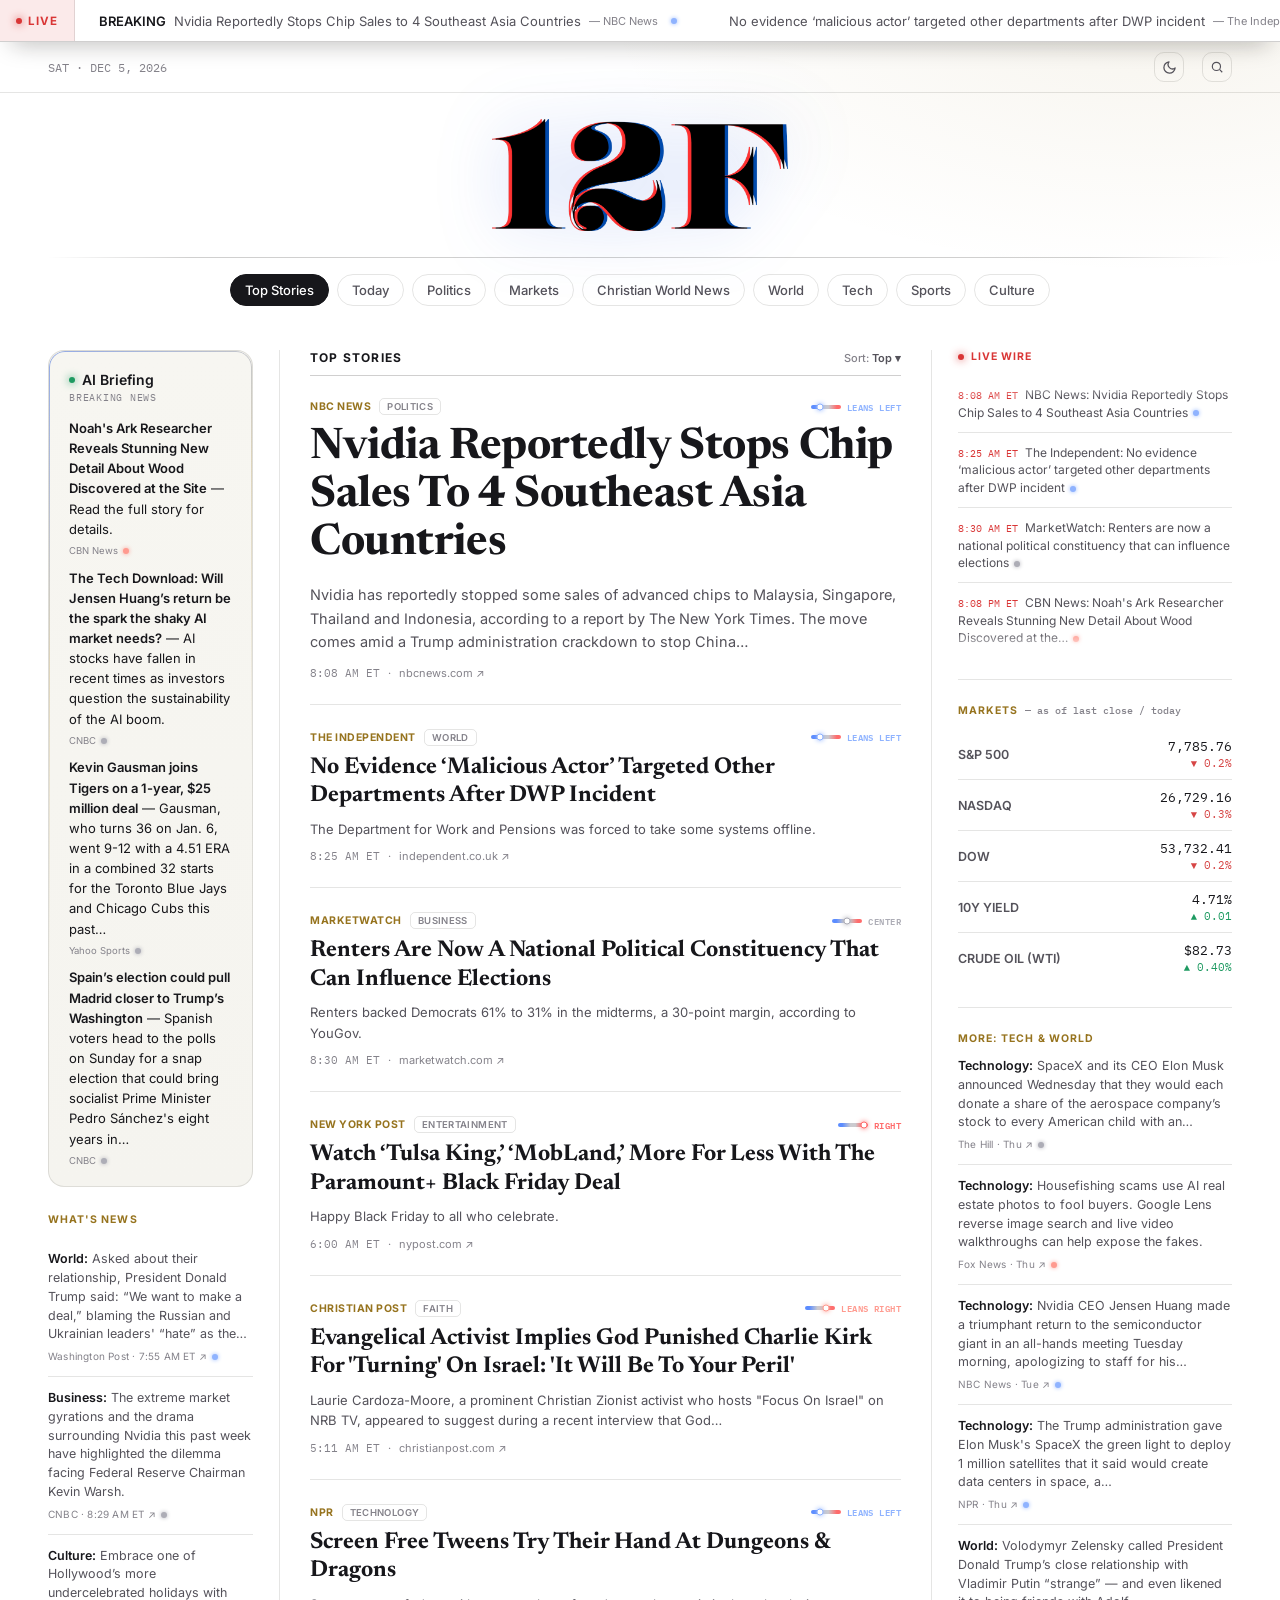
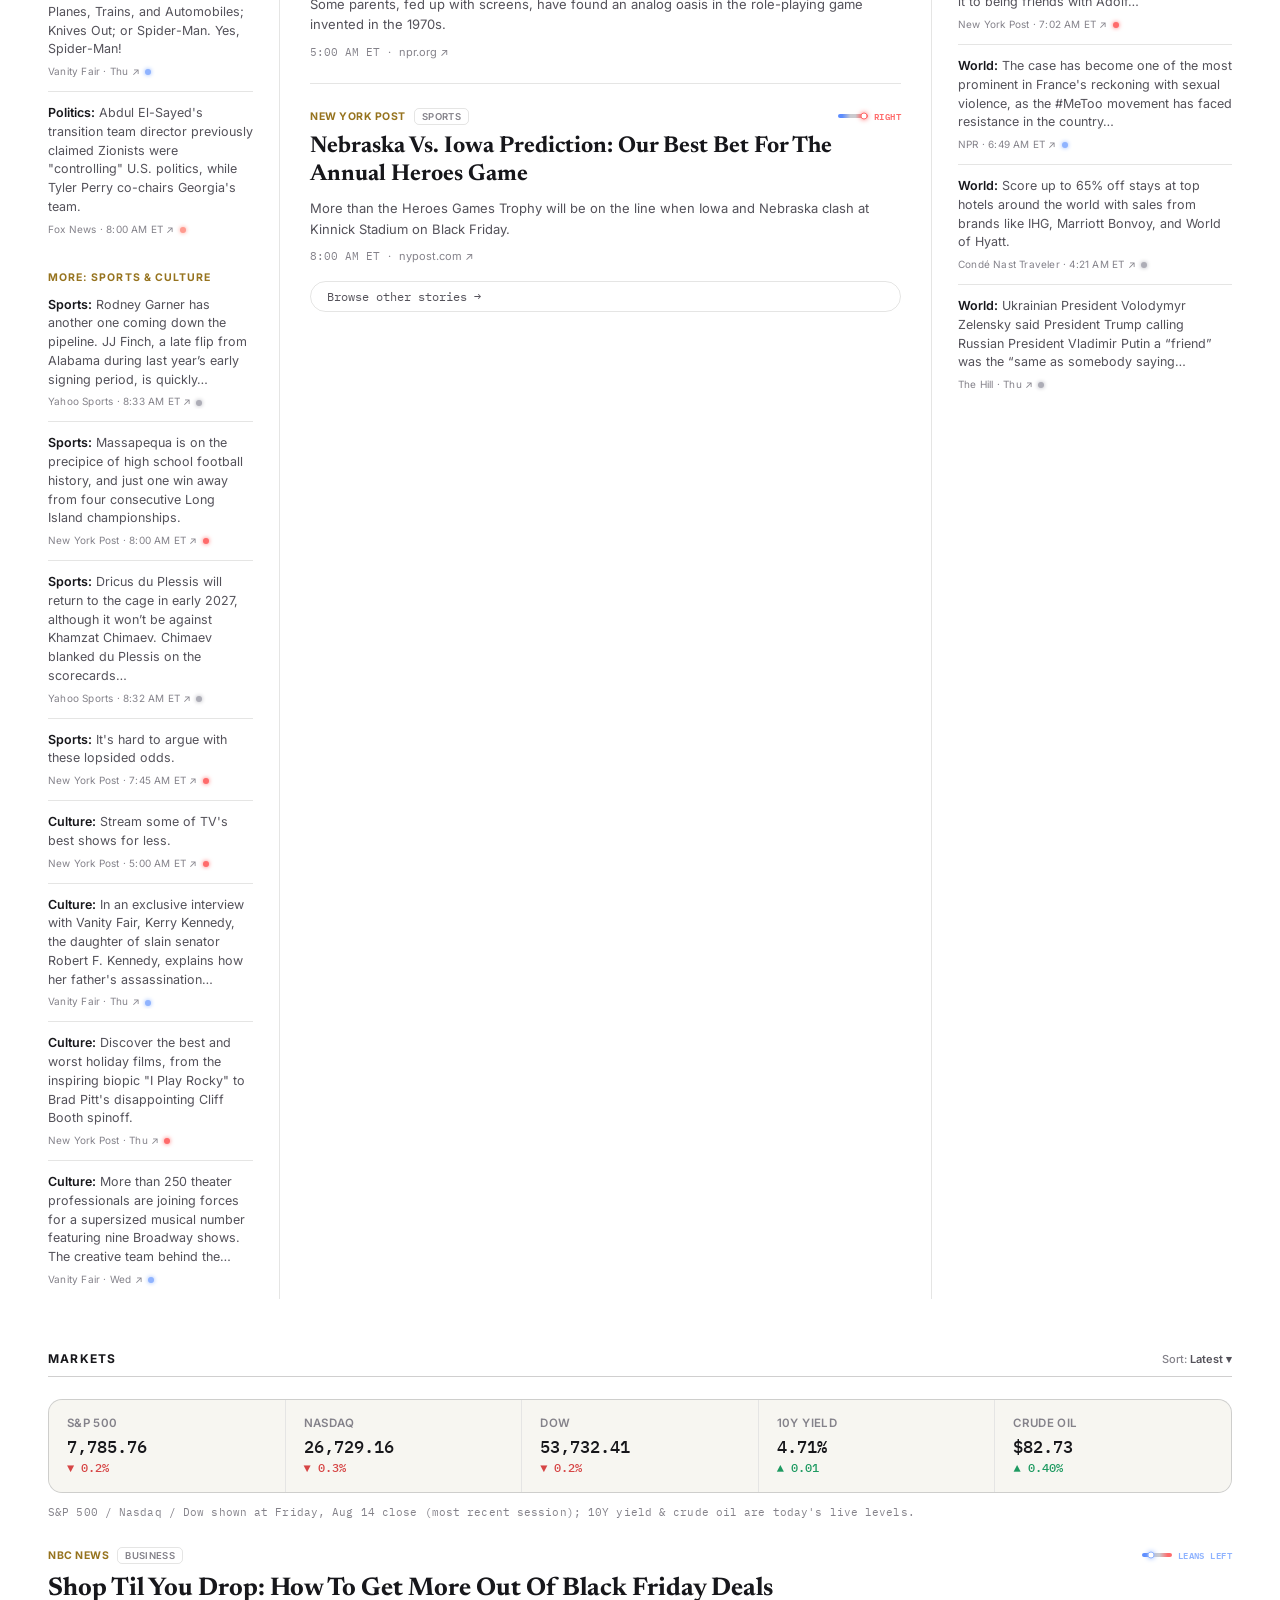
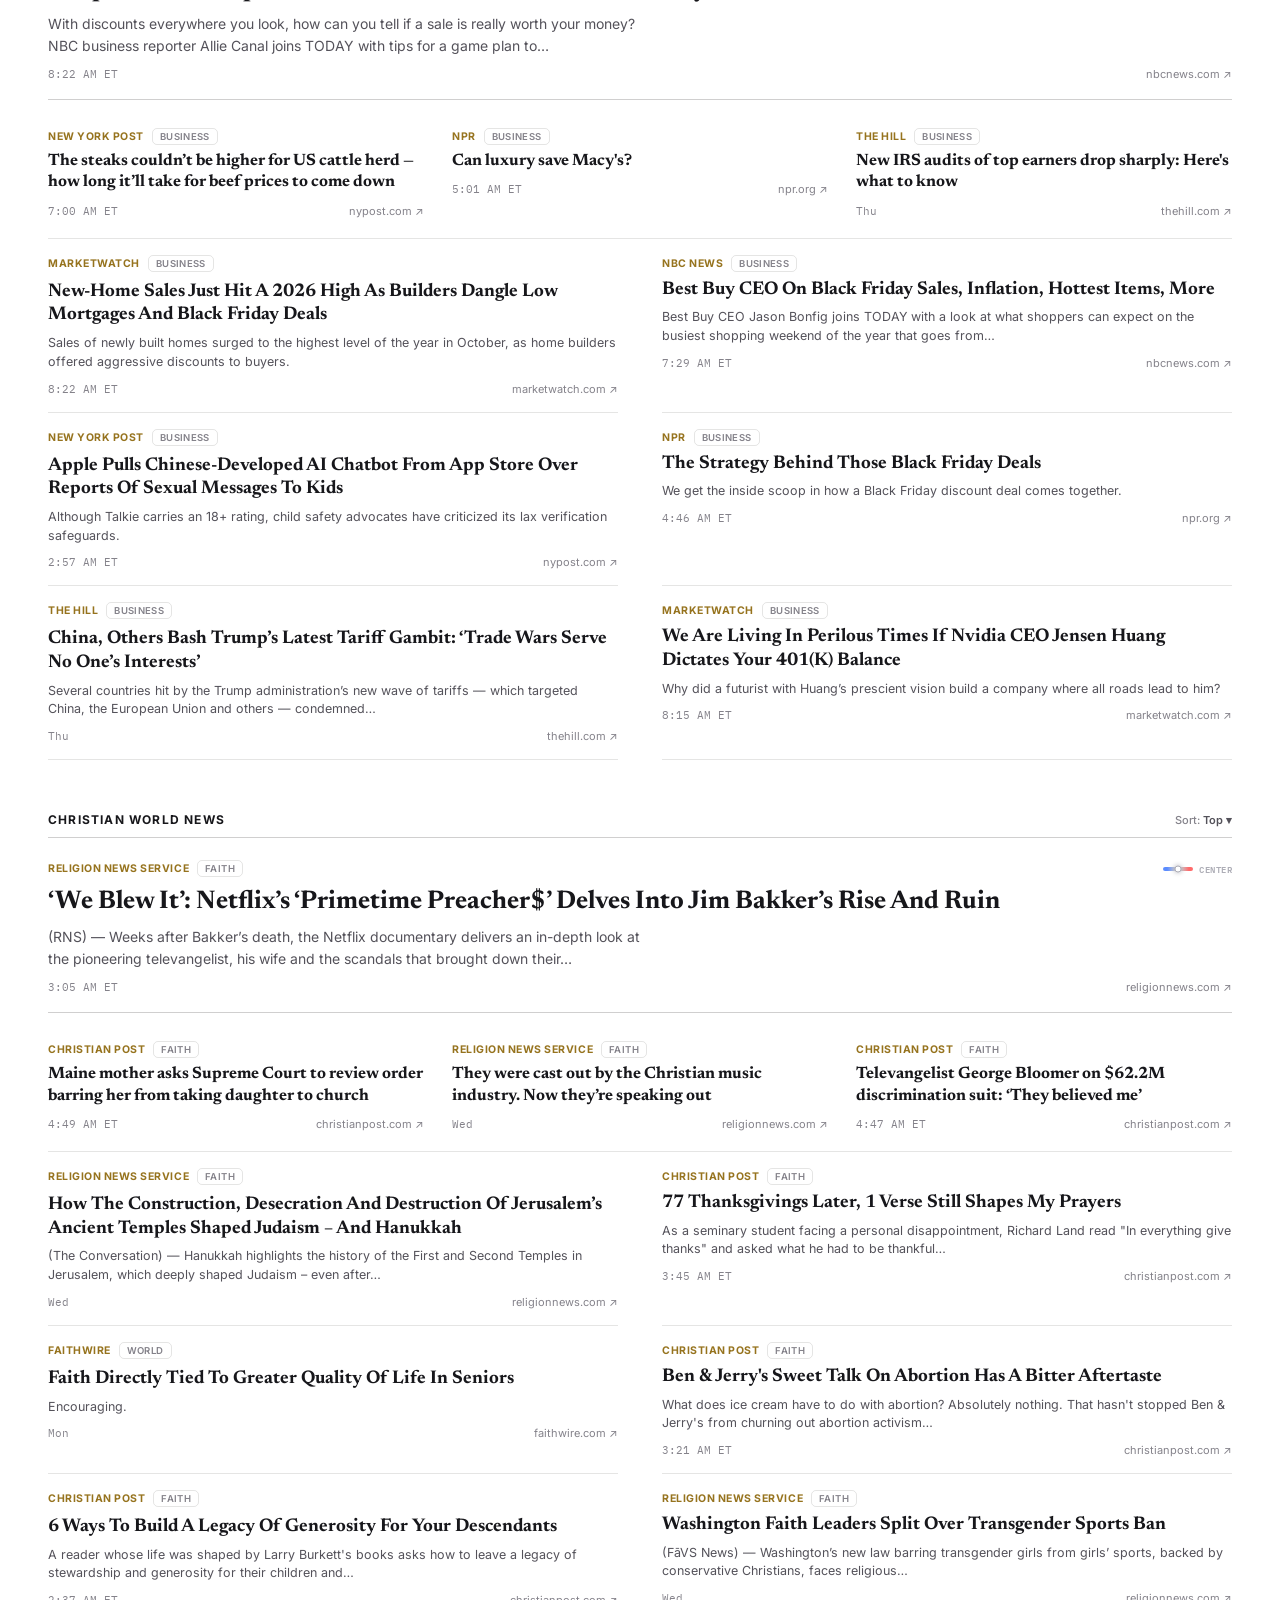
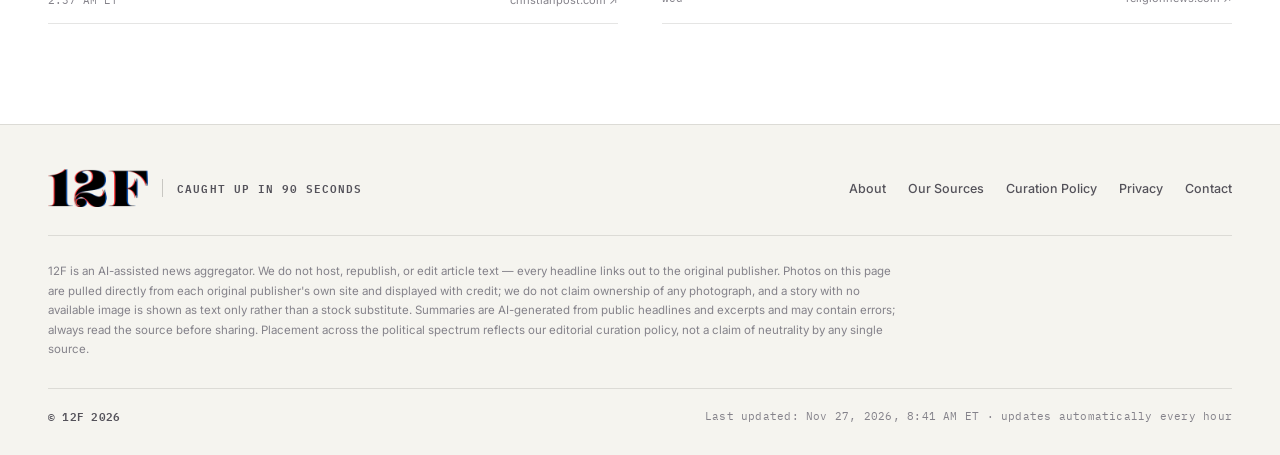
==== commit 996dc4b6: "Automated hourly news refresh" ====
--- a/index.html
+++ b/index.html
@@ -122,20 +122,20 @@
 </div>
 <ul>
 <!-- AUTO:BRIEFING_START -->
-<li><b>Two Italians killed in Kuwait drone attack; Trump says Iran war ends ‘whenever I want it’</b> — Iran&#x27;s foreign minister Abbas Araghchi said &quot;The incident is suspicious and looks like a precooked recipe for war.&quot; <span class="cite"><a href="https://www.cnbc.com/2026/11/27/us-iran-war-trump-hormuz-italian-killed-trump.html" target="_blank" rel="noopener noreferrer">CNBC</a><span class="bias-dot-mini bias-C" title="Source bias rating: Center"></span></span></li>
-<li><b>Putin&#x27;s grip on Crimea tested amid major blackout as Zelenskyy warns of looming Russian strike</b> — A massive blackout crippled Crimea, testing Vladimir Putin&#x27;s grip as outages hit Sevastopol and Simferopol and Zelenskyy warned of a new… <span class="cite"><a href="https://www.foxnews.com/world/putins-grip-crimea-tested-amid-major-blackout-zelenskyy-warns-imminent-russia-strike" target="_blank" rel="noopener noreferrer">Fox News</a><span class="bias-dot-mini bias-CR" title="Source bias rating: Leans Right"></span></span></li>
-<li><b>Software giant SAP weighs axing at least 10,000 jobs in massive AI overhaul: report</b> — Proposed cuts would affect 9% of the global workforce, with executives across all departments tasked with identifying positions that could… <span class="cite"><a href="https://nypost.com/2026/11/26/business/sap-weighs-axing-at-least-10000-jobs-in-massive-ai-overhaul-report/" target="_blank" rel="noopener noreferrer">New York Post</a><span class="bias-dot-mini bias-R" title="Source bias rating: Right"></span></span></li>
-<li><b>The Real Story of the First Thanksgiving - Where It Happened May Surprise You</b> — Read the full story for details. <span class="cite"><a href="https://www1.cbn.com/cbnnews/us/2017/november/the-real-story-of-the-first-thanksgiving-where-it-happened-may-surprise-you" target="_blank" rel="noopener noreferrer">CBN News</a><span class="bias-dot-mini bias-CR" title="Source bias rating: Leans Right"></span></span></li>
+<li><b>Noah&#x27;s Ark Researcher Reveals Stunning New Detail About Wood Discovered at the Site</b> — Read the full story for details. <span class="cite"><a href="https://www1.cbn.com/cbnnews/world/2026/november/noahs-ark-researcher-reveals-stunning-new-detail-about-wood-discovered-at-the-site" target="_blank" rel="noopener noreferrer">CBN News</a><span class="bias-dot-mini bias-CR" title="Source bias rating: Leans Right"></span></span></li>
+<li><b>The Tech Download: Will Jensen Huang’s return be the spark the shaky AI market needs?</b> — AI stocks have fallen in recent times as investors question the sustainability of the AI boom. <span class="cite"><a href="https://www.cnbc.com/2026/11/27/tech-download-jensen-huang-ai-market.html" target="_blank" rel="noopener noreferrer">CNBC</a><span class="bias-dot-mini bias-C" title="Source bias rating: Center"></span></span></li>
+<li><b>Kevin Gausman joins Tigers on a 1-year, $25 million deal</b> — Gausman, who turns 36 on Jan. 6, went 9-12 with a 4.51 ERA in a combined 32 starts for the Toronto Blue Jays and Chicago Cubs this past… <span class="cite"><a href="https://sports.yahoo.com/mlb/articles/kevin-gausman-joins-tigers-1-133723560.html" target="_blank" rel="noopener noreferrer">Yahoo Sports</a><span class="bias-dot-mini bias-C" title="Source bias rating: Center"></span></span></li>
+<li><b>Spain’s election could pull Madrid closer to Trump’s Washington</b> — Spanish voters head to the polls on Sunday for a snap election that could bring socialist Prime Minister Pedro Sánchez&#x27;s eight years in… <span class="cite"><a href="https://www.cnbc.com/2026/11/27/spain-election-trump-sanchez.html" target="_blank" rel="noopener noreferrer">CNBC</a><span class="bias-dot-mini bias-C" title="Source bias rating: Center"></span></span></li>
 <!-- AUTO:BRIEFING_END -->
 </ul>
 </div>
 <div class="kicker">What's News</div>
 <ul class="digest-list">
 <!-- AUTO:DIGEST_START -->
-<li data-cat="tech" data-today="yes" data-ts="1795716474"><b>Technology:</b> Housefishing scams use AI real estate photos to fool buyers. Google Lens reverse image search and live video walkthroughs can help expose the fakes. <span class="meta"><a href="https://www.foxnews.com/tech/housefishing-could-fool-you-ai-real-estate-photos" target="_blank" rel="noopener noreferrer">Fox News · 1:07 PM ET ↗</a><span class="bias-dot-mini bias-CR" title="Source bias rating: Leans Right"></span></span></li>
-<li data-cat="sports" data-today="yes" data-ts="1795749105"><b>Sports:</b> Dez Bryant didn’t hold back after watching his former Cowboys team author that largest Thanksgiving collapse in NFL history. <span class="meta"><a href="https://nypost.com/2026/11/26/sports/dez-bryant-goes-off-on-cowboys-in-nsfw-rant-after-implosion-vs-eagles/" target="_blank" rel="noopener noreferrer">New York Post · 10:11 PM ET ↗</a><span class="bias-dot-mini bias-R" title="Source bias rating: Right"></span></span></li>
-<li data-cat="culture" data-today="yes" data-ts="1795702024"><b>Culture:</b> Embrace one of Hollywood’s more undercelebrated holidays with Planes, Trains, and Automobiles; Knives Out; or Spider-Man. Yes, Spider-Man! <span class="meta"><a href="https://www.vanityfair.com/hollywood/2021/11/the-best-thanksgiving-movies-to-stream" target="_blank" rel="noopener noreferrer">Vanity Fair · 9:07 AM ET ↗</a><span class="bias-dot-mini bias-CL" title="Source bias rating: Leans Left"></span></span></li>
-<li data-cat="politics" data-today="yes" data-ts="1795743700"><b>Politics:</b> President Trump said the Iran war will be over “sort of whenever I want it to be” as the conflict stretches into its ninth month and pushback against… <span class="meta"><a href="https://thehill.com/homenews/administration/6245034-trump-says-iran-war-ends-whenever/" target="_blank" rel="noopener noreferrer">The Hill · 8:41 PM ET ↗</a><span class="bias-dot-mini bias-C" title="Source bias rating: Center"></span></span></li>
+<li data-cat="world" data-today="yes" data-ts="1795784125"><b>World:</b> Asked about their relationship, President Donald Trump said: “We want to make a deal,” blaming the Russian and Ukrainian leaders&#x27; “hate” as the… <span class="meta"><a href="https://www.washingtonpost.com/world/2026/11/27/trump-defends-putin-friendship-that-zelensky-calls-strange/" target="_blank" rel="noopener noreferrer">Washington Post · 7:55 AM ET ↗</a><span class="bias-dot-mini bias-CL" title="Source bias rating: Leans Left"></span></span></li>
+<li data-cat="markets" data-today="yes" data-ts="1795786183"><b>Business:</b> The extreme market gyrations and the drama surrounding Nvidia this past week have highlighted the dilemma facing Federal Reserve Chairman Kevin Warsh. <span class="meta"><a href="https://www.cnbc.com/2026/11/25/nvidia-kevin-warsh-fed-market-signals.html" target="_blank" rel="noopener noreferrer">CNBC · 8:29 AM ET ↗</a><span class="bias-dot-mini bias-C" title="Source bias rating: Center"></span></span></li>
+<li data-cat="culture" data-today="no" data-ts="1795702024"><b>Culture:</b> Embrace one of Hollywood’s more undercelebrated holidays with Planes, Trains, and Automobiles; Knives Out; or Spider-Man. Yes, Spider-Man! <span class="meta"><a href="https://www.vanityfair.com/hollywood/2021/11/the-best-thanksgiving-movies-to-stream" target="_blank" rel="noopener noreferrer">Vanity Fair · Thu ↗</a><span class="bias-dot-mini bias-CL" title="Source bias rating: Leans Left"></span></span></li>
+<li data-cat="politics" data-today="yes" data-ts="1795784433"><b>Politics:</b> Abdul El-Sayed&#x27;s transition team director previously claimed Zionists were &quot;controlling&quot; U.S. politics, while Tyler Perry co-chairs Georgia&#x27;s team. <span class="meta"><a href="https://www.foxnews.com/politics/from-hollywood-mogul-biden-harris-insiders-democrats-turn-familiar-faces-shape-next-chapter" target="_blank" rel="noopener noreferrer">Fox News · 8:00 AM ET ↗</a><span class="bias-dot-mini bias-CR" title="Source bias rating: Leans Right"></span></span></li>
 <!-- AUTO:DIGEST_END -->
 </ul>
 <p class="empty-note" hidden="" id="digestEmpty">No stories in this category yet.</p>
@@ -143,13 +143,13 @@
 <div class="kicker" style="margin-top:22px;">More: Sports &amp; Culture</div>
 <ul class="digest-list">
 <!-- AUTO:EXPLORE_LEFT_START -->
-<li data-cat="sports" data-today="yes" data-ts="1795751161"><b>Sports:</b> Philadelphia Eagles star Joe Milton was the star of the show in his first game against his old team, the Dallas Cowboys. The quarterback was demoted… <span class="meta"><a href="https://sports.yahoo.com/nfl/articles/skip-bayless-says-feared-joe-034601518.html" target="_blank" rel="noopener noreferrer">Yahoo Sports · 10:46 PM ET ↗</a><span class="bias-dot-mini bias-C" title="Source bias rating: Center"></span></span></li>
-<li data-cat="sports" data-today="yes" data-ts="1795747942"><b>Sports:</b> The Mets still are looking at starters after signing superstar Tarik Skubal. Here are a couple of names with New York ties that would help. <span class="meta"><a href="https://nypost.com/2026/11/26/sports/two-starters-who-could-boost-mets-tarkik-skubal-led-rotation/" target="_blank" rel="noopener noreferrer">New York Post · 9:52 PM ET ↗</a><span class="bias-dot-mini bias-R" title="Source bias rating: Right"></span></span></li>
-<li data-cat="sports" data-today="yes" data-ts="1795751152"><b>Sports:</b> The Kansas City Chiefs vs. Buffalo Bills face-off on Thursday led the Chiefs fans’ hearts to skip a beat. <span class="meta"><a href="https://sports.yahoo.com/nfl/articles/travis-kelce-sparks-injury-scare-034552993.html" target="_blank" rel="noopener noreferrer">Yahoo Sports · 10:45 PM ET ↗</a><span class="bias-dot-mini bias-C" title="Source bias rating: Center"></span></span></li>
-<li data-cat="sports" data-today="yes" data-ts="1795747510"><b>Sports:</b> We now know what the cost of a good arm is on this free agent market. It’s actually an arm and a leg. <span class="meta"><a href="https://nypost.com/2026/11/26/sports/lots-of-money-to-go-around-for-starters-before-mlb-lockout/" target="_blank" rel="noopener noreferrer">New York Post · 9:45 PM ET ↗</a><span class="bias-dot-mini bias-R" title="Source bias rating: Right"></span></span></li>
-<li data-cat="culture" data-today="yes" data-ts="1795708257"><b>Culture:</b> Depardieu, 77, has denied the rape allegations. <span class="meta"><a href="https://nypost.com/2026/11/26/entertainment/gerard-depardieu-will-stand-trial-for-rape-charges/" target="_blank" rel="noopener noreferrer">New York Post · 10:50 AM ET ↗</a><span class="bias-dot-mini bias-R" title="Source bias rating: Right"></span></span></li>
-<li data-cat="culture" data-today="yes" data-ts="1795701600"><b>Culture:</b> In an exclusive interview with Vanity Fair, Kerry Kennedy, the daughter of slain senator Robert F. Kennedy, explains how her father&#x27;s assassination… <span class="meta"><a href="https://www.vanityfair.com/story/kerry-kennedy-interview-rfk-jr" target="_blank" rel="noopener noreferrer">Vanity Fair · 9:00 AM ET ↗</a><span class="bias-dot-mini bias-CL" title="Source bias rating: Leans Left"></span></span></li>
-<li data-cat="culture" data-today="yes" data-ts="1795698000"><b>Culture:</b> This Thanksgiving tradition is still going strong. <span class="meta"><a href="https://nypost.com/2026/11/26/lifestyle/where-to-watch-national-dog-show-2026-on-thanksgiving-for-free/" target="_blank" rel="noopener noreferrer">New York Post · 8:00 AM ET ↗</a><span class="bias-dot-mini bias-R" title="Source bias rating: Right"></span></span></li>
+<li data-cat="sports" data-today="yes" data-ts="1795786427"><b>Sports:</b> Rodney Garner has another one coming down the pipeline. JJ Finch, a late flip from Alabama during last year’s early signing period, is quickly… <span class="meta"><a href="https://sports.yahoo.com/college-football/articles/freshman-defensive-tackle-jj-finch-133347722.html" target="_blank" rel="noopener noreferrer">Yahoo Sports · 8:33 AM ET ↗</a><span class="bias-dot-mini bias-C" title="Source bias rating: Center"></span></span></li>
+<li data-cat="sports" data-today="yes" data-ts="1795784400"><b>Sports:</b> Massapequa is on the precipice of high school football history, and just one win away from four consecutive Long Island championships. <span class="meta"><a href="https://nypost.com/2026/11/27/sports/massapequa-aims-for-unprecedented-fourth-straight-long-island-championship/" target="_blank" rel="noopener noreferrer">New York Post · 8:00 AM ET ↗</a><span class="bias-dot-mini bias-R" title="Source bias rating: Right"></span></span></li>
+<li data-cat="sports" data-today="yes" data-ts="1795786350"><b>Sports:</b> Dricus du Plessis will return to the cage in early 2027, although it won’t be against Khamzat Chimaev. Chimaev blanked du Plessis on the scorecards… <span class="meta"><a href="https://sports.yahoo.com/mma/articles/no-revenge-ufc-shuts-door-133230191.html" target="_blank" rel="noopener noreferrer">Yahoo Sports · 8:32 AM ET ↗</a><span class="bias-dot-mini bias-C" title="Source bias rating: Center"></span></span></li>
+<li data-cat="sports" data-today="yes" data-ts="1795783500"><b>Sports:</b> It&#x27;s hard to argue with these lopsided odds. <span class="meta"><a href="https://nypost.com/2026/11/27/betting/mississippi-state-vs-ole-miss-egg-bowl-prediction-picks-best-bets/" target="_blank" rel="noopener noreferrer">New York Post · 7:45 AM ET ↗</a><span class="bias-dot-mini bias-R" title="Source bias rating: Right"></span></span></li>
+<li data-cat="culture" data-today="yes" data-ts="1795773600"><b>Culture:</b> Stream some of TV&#x27;s best shows for less. <span class="meta"><a href="https://nypost.com/2026/11/27/shopping/apple-tv-black-friday-deal-get-6-months-for-50-off/" target="_blank" rel="noopener noreferrer">New York Post · 5:00 AM ET ↗</a><span class="bias-dot-mini bias-R" title="Source bias rating: Right"></span></span></li>
+<li data-cat="culture" data-today="no" data-ts="1795701600"><b>Culture:</b> In an exclusive interview with Vanity Fair, Kerry Kennedy, the daughter of slain senator Robert F. Kennedy, explains how her father&#x27;s assassination… <span class="meta"><a href="https://www.vanityfair.com/story/kerry-kennedy-interview-rfk-jr" target="_blank" rel="noopener noreferrer">Vanity Fair · Thu ↗</a><span class="bias-dot-mini bias-CL" title="Source bias rating: Leans Left"></span></span></li>
+<li data-cat="culture" data-today="no" data-ts="1795710688"><b>Culture:</b> Discover the best and worst holiday films, from the inspiring biopic &quot;I Play Rocky&quot; to Brad Pitt&#x27;s disappointing Cliff Booth spinoff. <span class="meta"><a href="https://nypost.com/2026/11/26/entertainment/best-and-worst-of-seasons-movies/" target="_blank" rel="noopener noreferrer">New York Post · Thu ↗</a><span class="bias-dot-mini bias-R" title="Source bias rating: Right"></span></span></li>
 <li data-cat="culture" data-today="no" data-ts="1795642142"><b>Culture:</b> More than 250 theater professionals are joining forces for a supersized musical number featuring nine Broadway shows. The creative team behind the… <span class="meta"><a href="https://www.vanityfair.com/story/100th-macys-thanksgiving-day-parade-broadway" target="_blank" rel="noopener noreferrer">Vanity Fair · Wed ↗</a><span class="bias-dot-mini bias-CL" title="Source bias rating: Leans Left"></span></span></li>
 <!-- AUTO:EXPLORE_LEFT_END -->
 </ul>
@@ -158,94 +158,94 @@
 <main class="lead-col">
 <div class="kicker-row"><span id="leadColLabel">Top Stories</span> <span class="sort">Sort: <b>Top ▾</b></span></div>
 <!-- AUTO:LEAD_START -->
-<article class="lead-story" data-cat="world" data-today="yes" data-ts="1795751471">
-        <div class="byline"><span class="source-tag">The Hill</span><span class="lean">Foreign Policy</span><span class="bias-meter bias-C" title="Source bias rating: Center"><span class="bias-track"><span class="bias-dot"></span></span><span class="bias-label">Center</span></span></div>
-<div class="media"><img class="cover-photo" src="https://thehill.com/wp-content/uploads/sites/2/2025/03/Peace-talks_032325_GNAP.png?w=900" alt="Zelensky on Trump calling Putin &#x27;friend&#x27;: &#x27;Same as somebody saying about Hitler&#x27; in WWII" referrerpolicy="no-referrer" onerror="this.closest('.media').style.display='none'"><div class="photo-credit">Photo: via The Hill</div></div>
-        <h2>Zelensky on Trump calling Putin &#x27;friend&#x27;: &#x27;Same as somebody saying about Hitler&#x27; in WWII</h2>
-        <p class="dek">Ukrainian President Volodymyr Zelensky said President Trump calling Russian President Vladimir Putin a “friend” was the “same as somebody saying about Hitler” in World War II. When asked during a BBC interview how he…</p>
-        <div class="byline"><span class="mono">10:51 PM ET</span><span>·</span><a href="https://thehill.com/policy/international/6245089-zelensky-calls-for-us-peace-progress/" target="_blank" rel="noopener noreferrer">thehill.com ↗</a></div>
+<article class="lead-story" data-cat="politics" data-today="yes" data-ts="1795784888">
+        <div class="byline"><span class="source-tag">NBC News</span><span class="lean">Politics</span><span class="bias-meter bias-CL" title="Source bias rating: Leans Left"><span class="bias-track"><span class="bias-dot"></span></span><span class="bias-label">Leans Left</span></span></div>
+<div class="media"><img class="cover-photo" src="https://media-cldnry.s-nbcnews.com/image/upload/t_fit_1500w/mpx/2704722219/2026_11/1795784883907_tdy_news_8a_nvidia_southeast_asia_261127_S3_1920x1080-7nu1jr.jpg" alt="Nvidia Reportedly Stops Chip Sales to 4 Southeast Asia Countries" referrerpolicy="no-referrer" onerror="this.closest('.media').style.display='none'"><div class="photo-credit">Photo: via NBC News</div></div>
+        <h2>Nvidia Reportedly Stops Chip Sales to 4 Southeast Asia Countries</h2>
+        <p class="dek">Nvidia has reportedly stopped some sales of advanced chips to Malaysia, Singapore, Thailand and Indonesia, according to a report by The New York Times. The move comes amid a Trump administration crackdown to stop China…</p>
+        <div class="byline"><span class="mono">8:08 AM ET</span><span>·</span><a href="https://www.today.com/video/nvidia-reportedly-stops-chip-sales-to-4-southeast-asia-countries-274259525835" target="_blank" rel="noopener noreferrer">nbcnews.com ↗</a></div>
       </article>
 
       <div class="hr"></div>
 
-<article class="sub-story" data-cat="markets" data-today="yes" data-ts="1795742100">
+<article class="sub-story" data-cat="world" data-today="yes" data-ts="1795785942">
+        <div class="byline"><span class="source-tag">The Independent</span><span class="lean">World</span><span class="bias-meter bias-CL" title="Source bias rating: Leans Left"><span class="bias-track"><span class="bias-dot"></span></span><span class="bias-label">Leans Left</span></span></div>
+        <div class="story-row">
+          <img class="thumb" src="https://static.independent.co.uk/2026/11/27/12/10d3da6c313d405cfbf909d0b8dff0a5Y29udGVudHNlYXJjaGFwaSwxNzk1ODY3MDY5-2.86622699.jpg?width=1200&amp;auto=webp&amp;crop=3%3A2" alt="No evidence ‘malicious actor’ targeted other departments after DWP incident" referrerpolicy="no-referrer" onerror="this.style.display='none'">
+          <div class="story-col">
+            <h3>No evidence ‘malicious actor’ targeted other departments after DWP incident</h3>
+            <p>The Department for Work and Pensions was forced to take some systems offline.</p>
+            <div class="byline"><span class="mono">8:25 AM ET</span><span>·</span><a href="https://www.the-independent.com/news/uk/home-news/dwp-department-for-work-and-pensions-pat-mcfadden-government-gchq-b3092737.html" target="_blank" rel="noopener noreferrer">independent.co.uk ↗</a></div>
+          </div>
+        </div>
+      </article>
+
+      <div class="hr"></div>
+
+<article class="sub-story" data-cat="markets" data-today="yes" data-ts="1795786200">
         <div class="byline"><span class="source-tag">MarketWatch</span><span class="lean">Business</span><span class="bias-meter bias-C" title="Source bias rating: Center"><span class="bias-track"><span class="bias-dot"></span></span><span class="bias-label">Center</span></span></div>
         <div class="story-row">
-          <img class="thumb" src="https://images.mktw.net/im-78896707" alt="I hate that Jensen Huang is back at Nvidia, but I love what it’s done for my 401(k). Am I a hypocrite?" referrerpolicy="no-referrer" onerror="this.style.display='none'">
+          <img class="thumb" src="https://images.mktw.net/im-73428075" alt="Renters are now a national political constituency that can influence elections" referrerpolicy="no-referrer" onerror="this.style.display='none'">
           <div class="story-col">
-            <h3>I hate that Jensen Huang is back at Nvidia, but I love what it’s done for my 401(k). Am I a hypocrite?</h3>
-            <p>Doing nothing and maintaining an even temperament is often the work of gods.</p>
-            <div class="byline"><span class="mono">8:15 PM ET</span><span>·</span><a href="https://www.marketwatch.com/story/i-hate-that-jensen-huang-is-back-at-nvidia-but-i-love-what-its-done-for-my-401-k-am-i-a-hypocrite-f63c0303?mod=mw_rss_topstories" target="_blank" rel="noopener noreferrer">marketwatch.com ↗</a></div>
+            <h3>Renters are now a national political constituency that can influence elections</h3>
+            <p>Renters backed Democrats 61% to 31% in the midterms, a 30-point margin, according to YouGov.</p>
+            <div class="byline"><span class="mono">8:30 AM ET</span><span>·</span><a href="https://www.marketwatch.com/story/renters-are-now-a-national-political-constituency-that-can-influence-elections-8f028445?mod=mw_rss_topstories" target="_blank" rel="noopener noreferrer">marketwatch.com ↗</a></div>
           </div>
         </div>
       </article>
 
       <div class="hr"></div>
 
-<article class="sub-story" data-cat="christian" data-today="yes" data-ts="1795741844">
+<article class="sub-story" data-cat="culture" data-today="yes" data-ts="1795777200">
+        <div class="byline"><span class="source-tag">New York Post</span><span class="lean">Entertainment</span><span class="bias-meter bias-R" title="Source bias rating: Right"><span class="bias-track"><span class="bias-dot"></span></span><span class="bias-label">Right</span></span></div>
+        <div class="story-row">
+          <img class="thumb" src="https://nypost.com/wp-content%2Fuploads%2Fsites%2F2%2F2026%2F11%2Fnewspress-collage-yruwrlpzq-1795760252243.jpg?quality%3D90%26strip%3Dall%261795742336%261795742336" alt="Watch ‘Tulsa King,’ ‘MobLand,’ more for less with the Paramount+ Black Friday deal" referrerpolicy="no-referrer" onerror="this.style.display='none'">
+          <div class="story-col">
+            <h3>Watch ‘Tulsa King,’ ‘MobLand,’ more for less with the Paramount+ Black Friday deal</h3>
+            <p>Happy Black Friday to all who celebrate.</p>
+            <div class="byline"><span class="mono">6:00 AM ET</span><span>·</span><a href="https://nypost.com/2026/11/27/shopping/paramount-black-friday-deal-get-79-off-your-first-2-months/" target="_blank" rel="noopener noreferrer">nypost.com ↗</a></div>
+          </div>
+        </div>
+      </article>
+
+      <div class="hr"></div>
+
+<article class="sub-story" data-cat="christian" data-today="yes" data-ts="1795774293">
         <div class="byline"><span class="source-tag">Christian Post</span><span class="lean">Faith</span><span class="bias-meter bias-CR" title="Source bias rating: Leans Right"><span class="bias-track"><span class="bias-dot"></span></span><span class="bias-label">Leans Right</span></span></div>
         <div class="story-row">
-          <img class="thumb" src="https://cdn.christianpost.com/files/cache/thumbnail/27/28/272897_w_550_367.jpg?v=20261126201142" alt="Christian father of 3 killed by Muslims who threw him off boat &#x27;like Jonah&#x27; for sharing the Gospel" referrerpolicy="no-referrer" onerror="this.style.display='none'">
+          <img class="thumb" src="https://cdn.christianpost.com/files/cache/thumbnail/27/28/272890_w_550_309.jpg?v=20261127053525" alt="Evangelical activist implies God punished Charlie Kirk for &#x27;turning&#x27; on Israel: &#x27;It will be to your peril&#x27;" referrerpolicy="no-referrer" onerror="this.style.display='none'">
           <div class="story-col">
-            <h3>Christian father of 3 killed by Muslims who threw him off boat &#x27;like Jonah&#x27; for sharing the Gospel</h3>
-            <p>Muslims in Uganda threw a Christian father of three children off a water taxi into a lake after he shared the Gospel with passengers, causing him to drown.</p>
-            <div class="byline"><span class="mono">8:10 PM ET</span><span>·</span><a href="https://www.christianpost.com/news/muslims-throw-christian-into-lake-in-uganda-drowning-him.html" target="_blank" rel="noopener noreferrer">christianpost.com ↗</a></div>
+            <h3>Evangelical activist implies God punished Charlie Kirk for &#x27;turning&#x27; on Israel: &#x27;It will be to your peril&#x27;</h3>
+            <p>Laurie Cardoza-Moore, a prominent Christian Zionist activist who hosts &quot;Focus On Israel&quot; on NRB TV, appeared to suggest during a recent interview that God…</p>
+            <div class="byline"><span class="mono">5:11 AM ET</span><span>·</span><a href="https://www.christianpost.com/news/laurie-cardoza-moore-implies-god-punished-charlie-kirk-for-israel.html" target="_blank" rel="noopener noreferrer">christianpost.com ↗</a></div>
           </div>
         </div>
       </article>
 
       <div class="hr"></div>
 
-<article class="sub-story" data-cat="tech" data-today="yes" data-ts="1795723289">
-        <div class="byline"><span class="source-tag">The Hill</span><span class="lean">Technology</span><span class="bias-meter bias-C" title="Source bias rating: Center"><span class="bias-track"><span class="bias-dot"></span></span><span class="bias-label">Center</span></span></div>
+<article class="sub-story" data-cat="tech" data-today="yes" data-ts="1795773600">
+        <div class="byline"><span class="source-tag">NPR</span><span class="lean">Technology</span><span class="bias-meter bias-CL" title="Source bias rating: Leans Left"><span class="bias-track"><span class="bias-dot"></span></span><span class="bias-label">Leans Left</span></span></div>
         <div class="story-row">
-          <img class="thumb" src="https://thehill.com/wp-content/uploads/sites/2/2026/10/musk_elon_10082026_AP26281640891990-2.jpg?w=900" alt="Musk pledges 2 SpaceX shares per American child" referrerpolicy="no-referrer" onerror="this.style.display='none'">
+          <img class="thumb" src="https://npr.brightspotcdn.com/dims3/default/strip/false/crop/3000x2000+0+0/resize/3000x2000!/quality/85/format/webp/?url=https%3A%2F%2Fnpr-production-npr.s3.us-east-1.amazonaws.com%2Fbrightspot%2Fde%2F2e%2F399887fb4ec881e2707d4ab12793%2Fd-d-lead-photo.jpg" alt="Screen free tweens try their hand at Dungeons &amp; Dragons" referrerpolicy="no-referrer" onerror="this.style.display='none'">
           <div class="story-col">
-            <h3>Musk pledges 2 SpaceX shares per American child</h3>
-            <p>SpaceX and its CEO Elon Musk announced Wednesday that they would each donate a share of the aerospace company’s stock to every American child with an active…</p>
-            <div class="byline"><span class="mono">3:01 PM ET</span><span>·</span><a href="https://thehill.com/policy/technology/6244857-elon-musk-pledges-spacex-shares-to-american-children/" target="_blank" rel="noopener noreferrer">thehill.com ↗</a></div>
+            <h3>Screen free tweens try their hand at Dungeons &amp; Dragons</h3>
+            <p>Some parents, fed up with screens, have found an analog oasis in the role-playing game invented in the 1970s.</p>
+            <div class="byline"><span class="mono">5:00 AM ET</span><span>·</span><a href="https://www.npr.org/2026/11/27/nx-s1-6042445/screen-free-tweens-try-their-hand-at-dungeons-dragons" target="_blank" rel="noopener noreferrer">npr.org ↗</a></div>
           </div>
         </div>
       </article>
 
       <div class="hr"></div>
 
-<article class="sub-story" data-cat="sports" data-today="yes" data-ts="1795751327">
-        <div class="byline"><span class="source-tag">Yahoo Sports</span><span class="lean">Sports</span><span class="bias-meter bias-C" title="Source bias rating: Center"><span class="bias-track"><span class="bias-dot"></span></span><span class="bias-label">Center</span></span></div>
+<article class="sub-story" data-cat="sports" data-today="yes" data-ts="1795784400">
+        <div class="byline"><span class="source-tag">New York Post</span><span class="lean">Sports</span><span class="bias-meter bias-R" title="Source bias rating: Right"><span class="bias-track"><span class="bias-dot"></span></span><span class="bias-label">Right</span></span></div>
         <div class="story-row">
-          <img class="thumb" src="https://media.zenfs.com/en/austin_american_statesman_hearst_articles_361/6f378ad3d9fa2d6f6074ffb7a840097b.jpg" alt="Isaiah Johnson leads Texas basketball past Georgetown, UT to face surprising St. Mary&#x27;s" referrerpolicy="no-referrer" onerror="this.style.display='none'">
+          <img class="thumb" src="https://nypost.com/wp-content%2Fuploads%2Fsites%2F2%2F2026%2F11%2Fiowa-head-coach-kirk-ferentz-147102066.jpg?quality%3D90%26strip%3Dall" alt="Nebraska vs. Iowa prediction: Our best bet for the annual Heroes Game" referrerpolicy="no-referrer" onerror="this.style.display='none'">
           <div class="story-col">
-            <h3>Isaiah Johnson leads Texas basketball past Georgetown, UT to face surprising St. Mary&#x27;s</h3>
-            <p>Texas basketball beats Georgetown and will face St. Mary&#x27;s in the Rady Children&#x27;s Invitational title game</p>
-            <div class="byline"><span class="mono">10:48 PM ET</span><span>·</span><a href="https://sports.yahoo.com/mens-college-basketball/articles/isaiah-johnson-leads-texas-basketball-034847358.html" target="_blank" rel="noopener noreferrer">sports.yahoo.com ↗</a></div>
-          </div>
-        </div>
-      </article>
-
-      <div class="hr"></div>
-
-<article class="sub-story" data-cat="culture" data-today="yes" data-ts="1795710688">
-        <div class="byline"><span class="source-tag">New York Post</span><span class="lean">Entertainment</span><span class="bias-meter bias-R" title="Source bias rating: Right"><span class="bias-track"><span class="bias-dot"></span></span><span class="bias-label">Right</span></span></div>
-        <div class="story-row">
-          <img class="thumb" src="https://nypost.com/wp-content%2Fuploads%2Fsites%2F2%2F2026%2F11%2Fanthony-ippolito-stars-sylvester-stallone-140653632.jpg?w%3D1024" alt="Thanksgiving treats and turkeys: Best and worst of season’s movies" referrerpolicy="no-referrer" onerror="this.style.display='none'">
-          <div class="story-col">
-            <h3>Thanksgiving treats and turkeys: Best and worst of season’s movies</h3>
-            <p>Discover the best and worst holiday films, from the inspiring biopic &quot;I Play Rocky&quot; to Brad Pitt&#x27;s disappointing Cliff Booth spinoff.</p>
-            <div class="byline"><span class="mono">11:31 AM ET</span><span>·</span><a href="https://nypost.com/2026/11/26/entertainment/best-and-worst-of-seasons-movies/" target="_blank" rel="noopener noreferrer">nypost.com ↗</a></div>
-          </div>
-        </div>
-      </article>
-
-      <div class="hr"></div>
-
-<article class="sub-story" data-cat="politics" data-today="yes" data-ts="1795749020">
-        <div class="byline"><span class="source-tag">Fox News</span><span class="lean">Politics</span><span class="bias-meter bias-CR" title="Source bias rating: Leans Right"><span class="bias-track"><span class="bias-dot"></span></span><span class="bias-label">Leans Right</span></span></div>
-        <div class="story-row">
-          <img class="thumb" src="https://a57.foxnews.com/static.foxnews.com/foxnews.com/content/uploads/2026/11/931/523/strobe-talbott-wolfgang-ischinger-berlin.jpg?ve=1&amp;tl=1" alt="Strobe Talbott, former deputy secretary of state and Brookings Institution president, dies at 80" referrerpolicy="no-referrer" onerror="this.style.display='none'">
-          <div class="story-col">
-            <h3>Strobe Talbott, former deputy secretary of state and Brookings Institution president, dies at 80</h3>
-            <p>Strobe Talbott, the former deputy secretary of state who advised Bill Clinton on Russian affairs and led the Brookings Institution, has died at 80.</p>
-            <div class="byline"><span class="mono">10:10 PM ET</span><span>·</span><a href="https://www.foxnews.com/politics/strobe-talbott-former-deputy-secretary-state-brookings-institution-president-dies-80" target="_blank" rel="noopener noreferrer">foxnews.com ↗</a></div>
+            <h3>Nebraska vs. Iowa prediction: Our best bet for the annual Heroes Game</h3>
+            <p>More than the Heroes Games Trophy will be on the line when Iowa and Nebraska clash at Kinnick Stadium on Black Friday.</p>
+            <div class="byline"><span class="mono">8:00 AM ET</span><span>·</span><a href="https://nypost.com/2026/11/27/betting/nebraska-vs-iowa-prediction-odds-picks-best-bet-for-this-big-ten-battle/" target="_blank" rel="noopener noreferrer">nypost.com ↗</a></div>
           </div>
         </div>
       </article>
@@ -253,281 +253,298 @@
 <p class="empty-note" hidden="" id="topStoriesEmpty">No stories in this category yet — check back after the next refresh.</p>
 <!-- AUTO:CATGRIDS_START -->
 <div class="flat-grid cat-grid cat-grid--a" data-cat-grid="politics">
-<div class="cg-block cg-hero-medium" data-cat="politics" data-today="yes" data-ts="1795734374">
-        <div class="media"><img class="hero-medium-photo" src="https://media.npr.org/include/images/tracking/npr-rss-pixel.png?story=nx-s1-6036795-e1" alt="After Democrats&#x27; midterm wins, some hope attacks on DEI will ease" referrerpolicy="no-referrer" onerror="this.closest('.media').style.display='none'"><div class="photo-credit">Photo: via NPR</div></div>
-        <div class="byline"><span class="source-tag">NPR</span><span class="lean">National</span><span class="bias-meter bias-CL" title="Source bias rating: Leans Left"><span class="bias-track"><span class="bias-dot"></span></span><span class="bias-label">Leans Left</span></span></div>
-        <h3>After Democrats&#x27; midterm wins, some hope attacks on DEI will ease</h3>
-        <p>After the midterms, a Democratic congressman declared that DEI is back. What does Democrats&#x27; ascendance portend for diversity initiatives that the Trump administration…</p>
-        <div class="meta"><span class="mono">6:06 PM ET</span><a href="https://www.npr.org/2026/11/26/nx-s1-6036795-e1/after-democrats-midterm-wins-some-hope-attacks-on-dei-will-ease" target="_blank" rel="noopener noreferrer">npr.org ↗</a></div>
+<div class="cg-block cg-hero-medium" data-cat="politics" data-today="yes" data-ts="1795784400">
+        <div class="media"><img class="hero-medium-photo" src="https://thehill.com/wp-content/uploads/sites/2/2026/11/HOG-FULL-11-24-e1795617773763.jpg?w=900" alt="Carville, Sununu unpack midterms and what’s next for both parties" referrerpolicy="no-referrer" onerror="this.closest('.media').style.display='none'"><div class="photo-credit">Photo: via The Hill</div></div>
+        <div class="byline"><span class="source-tag">The Hill</span><span class="lean">Politics</span><span class="bias-meter bias-C" title="Source bias rating: Center"><span class="bias-track"><span class="bias-dot"></span></span><span class="bias-label">Center</span></span></div>
+        <h3>Carville, Sununu unpack midterms and what’s next for both parties</h3>
+        <p>In a special Black Friday edition of &quot;Whole Hog Politics,&quot; The Hill’s senior vice president of editorial content Bill Sammon and political editor Chris Stirewalt speak…</p>
+        <div class="meta"><span class="mono">8:00 AM ET</span><a href="https://thehill.com/newsletters/whole-hog-politics/whole-hog-politics-live-briefing/6242279-carville-sununu-midterms-lessons-live-discussion/" target="_blank" rel="noopener noreferrer">thehill.com ↗</a></div>
       </div>
       <div class="cg-block cg-strip">
-<div class="cg-strip-item" data-cat="politics" data-today="yes" data-ts="1795728356">
+<div class="cg-strip-item" data-cat="politics" data-today="yes" data-ts="1795781823">
           <div class="byline"><span class="source-tag">New York Post</span><span class="lean">Politics</span></div>
-          <h4>Dark Eagle, America’s first operational long-range hypersonic missile battery, is ‘ready to go,’ Army honcho claims</h4>
-          <div class="meta"><span class="mono">4:25 PM ET</span><a href="https://nypost.com/2026/11/26/us-news/dark-eagle-americas-first-operational-long-range-hypersonic-missile-battery-is-ready-to-go-army-honcho-claims/" target="_blank" rel="noopener noreferrer">nypost.com ↗</a></div>
-        </div>
-<div class="cg-strip-item" data-cat="politics" data-today="yes" data-ts="1795706277">
+          <h4>Hackers breach US Air Force flagship cloud computing platform — jeopardizing sensitive info</h4>
+          <div class="meta"><span class="mono">7:17 AM ET</span><a href="https://nypost.com/2026/11/27/us-news/hackers-breach-us-air-force-flagship-cloud-one-computing-platform/" target="_blank" rel="noopener noreferrer">nypost.com ↗</a></div>
+        </div>
+<div class="cg-strip-item" data-cat="politics" data-today="yes" data-ts="1795773600">
+          <div class="byline"><span class="source-tag">NPR</span><span class="lean">National</span></div>
+          <h4>Trump effectively ended asylum. Advocates look to the Supreme Court to restore it</h4>
+          <div class="meta"><span class="mono">5:00 AM ET</span><a href="https://www.npr.org/2026/11/27/nx-s1-6037854/trump-effectively-ended-asylum-supreme-court" target="_blank" rel="noopener noreferrer">npr.org ↗</a></div>
+        </div>
+<div class="cg-strip-item" data-cat="politics" data-today="yes" data-ts="1795781708">
           <div class="byline"><span class="source-tag">NBC News</span><span class="lean">Politics</span></div>
-          <h4>Iowa residents mark Thanksgiving with lingering fears after chemical detonation</h4>
-          <div class="meta"><span class="mono">10:17 AM ET</span><a href="https://www.nbcnews.com/news/us-news/army-says-detonation-bomb-chemicals-iowa-success-rcna611434" target="_blank" rel="noopener noreferrer">nbcnews.com ↗</a></div>
-        </div>
-<div class="cg-strip-item" data-cat="politics" data-today="yes" data-ts="1795744839">
+          <h4>Trump Weighs-in on Veto Power, Nvidia, Iran War and Putin</h4>
+          <div class="meta"><span class="mono">7:15 AM ET</span><a href="https://www.today.com/video/trump-weighs-in-on-veto-power-nvidia-iran-war-and-putin-274257989639" target="_blank" rel="noopener noreferrer">nbcnews.com ↗</a></div>
+        </div>
+      </div>
+      <div class="cg-block cg-mixed2">
+<div class="cg-mixed-item" data-cat="politics" data-today="yes" data-ts="1795777226">
           <div class="byline"><span class="source-tag">Fox News</span><span class="lean">Politics</span></div>
-          <h4>FLASHBACK: Two presidents pulled off secret Thanksgiving surprises for US troops — see the moments</h4>
-          <div class="meta"><span class="mono">9:00 PM ET</span><a href="https://www.foxnews.com/politics/flashback-two-presidents-pulled-off-secret-thanksgiving-surprises-us-troops-see-moments" target="_blank" rel="noopener noreferrer">foxnews.com ↗</a></div>
-        </div>
-      </div>
-      <div class="cg-block cg-mixed2">
-<div class="cg-mixed-item" data-cat="politics" data-today="yes" data-ts="1795739630">
+          <div class="story-row">
+            <img class="thumb" src="https://a57.foxnews.com/static.foxnews.com/foxnews.com/content/uploads/2026/11/931/523/holiday-shopping.png?ve=1&amp;tl=1" alt="How to spot real Black Friday savings this holiday season amid the affordability squeeze" referrerpolicy="no-referrer" onerror="this.style.display='none'">
+            <div class="story-col">
+              <h3>How to spot real Black Friday savings this holiday season amid the affordability squeeze</h3>
+              <p>A marketing professor warns that Black Friday deals aren&#x27;t always real discounts, citing shrinkflation and inflation as factors that…</p>
+              <div class="meta"><span class="mono">6:00 AM ET</span><a href="https://www.foxnews.com/politics/how-spot-real-black-friday-savings-holiday-season-amid-affordability-squeeze" target="_blank" rel="noopener noreferrer">foxnews.com ↗</a></div>
+            </div>
+          </div>
+        </div>
+<div class="cg-mixed-item" data-cat="politics" data-today="yes" data-ts="1795784400">
           <div class="byline"><span class="source-tag">The Hill</span><span class="lean">Politics</span></div>
-          <div class="story-row">
-            <img class="thumb" src="https://thehill.com/wp-content/uploads/sites/2/2026/11/AP26328774593930-e1795697958345.jpg?w=900" alt="Trump signals further openness to working with Democrats on healthcare" referrerpolicy="no-referrer" onerror="this.style.display='none'">
-            <div class="story-col">
-              <h3>Trump signals further openness to working with Democrats on healthcare</h3>
-              <p>President Trump signaled an increased openness to working with Democrats on healthcare after the party’s sweeping victories in the…</p>
-              <div class="meta"><span class="mono">7:33 PM ET</span><a href="https://thehill.com/homenews/administration/6245011-trump-democrats-healthcare-bipartisanship/" target="_blank" rel="noopener noreferrer">thehill.com ↗</a></div>
-            </div>
-          </div>
-        </div>
-<div class="cg-mixed-item" data-cat="politics" data-today="yes" data-ts="1795695869">
-          <div class="byline"><span class="source-tag">NPR</span><span class="lean">National</span></div>
-          <h3>Storms disrupt Thanksgiving travel. And, FCC violated ABC&#x27;s free speech, judge says</h3>
-          <p>The East Coast&#x27;s weather is a major concern this holiday, as it could lead to coastal flooding. And, the judge says the FCC can&#x27;t punish…</p>
-          <div class="meta"><span class="mono">7:24 AM ET</span><a href="https://www.npr.org/2026/11/26/g-s1-155950/up-first-newsletter-thanksgiving-weather-travel-trump-tariffs-iowa-detonation-fcc-free-speech" target="_blank" rel="noopener noreferrer">npr.org ↗</a></div>
-        </div>
-<div class="cg-mixed-item" data-cat="politics" data-today="yes" data-ts="1795725439">
+          <h3>It&#x27;s up to Congress to clean up the country&#x27;s prediction-market mess</h3>
+          <p>Congress should stop letting prosecutors and appeals courts guess what it meant and say what it wants.</p>
+          <div class="meta"><span class="mono">8:00 AM ET</span><a href="https://thehill.com/opinion/finance/6240695-utah-kalshi-sports-betting-lawsuit/" target="_blank" rel="noopener noreferrer">thehill.com ↗</a></div>
+        </div>
+<div class="cg-mixed-item" data-cat="politics" data-today="yes" data-ts="1795759116">
           <div class="byline"><span class="source-tag">New York Post</span><span class="lean">Politics</span></div>
           <div class="story-row">
-            <img class="thumb" src="https://nypost.com/wp-content%2Fuploads%2Fsites%2F2%2F2026%2F11%2Fu-s-president-donald-trump-150120588.jpg?w%3D1024" alt="Trump celebrates Thanksgiving with his holiday tradition of hate-posting against his enemies — including far left, sharia backers" referrerpolicy="no-referrer" onerror="this.style.display='none'">
+            <img class="thumb" src="https://nypost.com/wp-content%2Fuploads%2Fsites%2F2%2F2026%2F11%2Fpool-photograph-distributed-russian-state-149411024_97bc48.jpg?w%3D1024" alt="Trump says Putin can come to G20 if he wants: ‘I’d like to have him’" referrerpolicy="no-referrer" onerror="this.style.display='none'">
             <div class="story-col">
-              <h3>Trump celebrates Thanksgiving with his holiday tradition of hate-posting against his enemies — including far left, sharia backers</h3>
-              <p>As Americans across the country gathered with their families to give thanks for their many blessings, President Trump, 80, took to Truth…</p>
-              <div class="meta"><span class="mono">3:37 PM ET</span><a href="https://nypost.com/2026/11/26/us-news/trump-celebrates-thanksgiving-with-his-holiday-tradition-of-hate-posting-against-his-enemies-including-far-left-sharia-backers/" target="_blank" rel="noopener noreferrer">nypost.com ↗</a></div>
+              <h3>Trump says Putin can come to G20 if he wants: ‘I’d like to have him’</h3>
+              <p>&quot;If he wanted to come, ⁠he certainly can,&quot; Trump said.</p>
+              <div class="meta"><span class="mono">12:58 AM ET</span><a href="https://nypost.com/2026/11/27/us-news/trump-says-putin-can-come-to-g20-if-he-wants-id-like-to-have-him/" target="_blank" rel="noopener noreferrer">nypost.com ↗</a></div>
             </div>
           </div>
         </div>
-<div class="cg-mixed-item" data-cat="politics" data-today="yes" data-ts="1795696422">
+<div class="cg-mixed-item" data-cat="politics" data-today="no" data-ts="1795734374">
+          <div class="byline"><span class="source-tag">NPR</span><span class="lean">National</span></div>
+          <h3>After Democrats&#x27; midterm wins, some hope attacks on DEI will ease</h3>
+          <p>After the midterms, a Democratic congressman declared that DEI is back. What does Democrats&#x27; ascendance portend for diversity initiatives…</p>
+          <div class="meta"><span class="mono">Thu</span><a href="https://www.npr.org/2026/11/26/nx-s1-6036795-e1/after-democrats-midterm-wins-some-hope-attacks-on-dei-will-ease" target="_blank" rel="noopener noreferrer">npr.org ↗</a></div>
+        </div>
+<div class="cg-mixed-item" data-cat="politics" data-today="no" data-ts="1795706277">
           <div class="byline"><span class="source-tag">NBC News</span><span class="lean">Politics</span></div>
-          <h3>Trump Administration Defends Iowa Detonation, Unveils New Tariffs</h3>
-          <p>The White House is calling the controversial detonation of old explosives in Iowa a success, saying there is no health impact. This comes…</p>
-          <div class="meta"><span class="mono">7:33 AM ET</span><a href="https://www.today.com/video/trump-administration-defends-iowa-detonation-unveils-new-tariffs-274221125815" target="_blank" rel="noopener noreferrer">nbcnews.com ↗</a></div>
-        </div>
-<div class="cg-mixed-item" data-cat="politics" data-today="yes" data-ts="1795736744">
-          <div class="byline"><span class="source-tag">The Hill</span><span class="lean">Politics</span></div>
           <div class="story-row">
-            <img class="thumb" src="https://thehill.com/wp-content/uploads/sites/2/2026/11/elsayedabdul_110926gn03_w.jpg?w=900" alt="El-Sayed shares how to navigate &#x27;spicier&#x27; Thanksgiving conversations" referrerpolicy="no-referrer" onerror="this.style.display='none'">
+            <img class="thumb" src="https://media-cldnry.s-nbcnews.com/image/upload/t_fit_1500w/rockcms/2026-11/261125-iowa-ammunition-plant-mn-1030-0d6e15.jpg" alt="Iowa residents mark Thanksgiving with lingering fears after chemical detonation" referrerpolicy="no-referrer" onerror="this.style.display='none'">
             <div class="story-col">
-              <h3>El-Sayed shares how to navigate &#x27;spicier&#x27; Thanksgiving conversations</h3>
-              <p>Sen.-elect Abdul El-Sayed (D-Mich.) shared a video to social media Wednesday on how to navigate “spicier” Thanksgiving conversations. “Hey…</p>
-              <div class="meta"><span class="mono">6:45 PM ET</span><a href="https://thehill.com/homenews/senate/6244988-el-sayed-thanksgiving-advice/" target="_blank" rel="noopener noreferrer">thehill.com ↗</a></div>
+              <h3>Iowa residents mark Thanksgiving with lingering fears after chemical detonation</h3>
+              <p>The U.S. Army blew up the nation’s entire stockpile of lead azide, a chemical used to make explosives, saying the first checks show…</p>
+              <div class="meta"><span class="mono">Thu</span><a href="https://www.nbcnews.com/news/us-news/army-says-detonation-bomb-chemicals-iowa-success-rcna611434" target="_blank" rel="noopener noreferrer">nbcnews.com ↗</a></div>
             </div>
           </div>
         </div>
-<div class="cg-mixed-item" data-cat="politics" data-today="yes" data-ts="1795693427">
-          <div class="byline"><span class="source-tag">NPR</span><span class="lean">National</span></div>
-          <h3>Trump administration proposes new tariffs on goods from major U.S. trading partners</h3>
-          <p>President Trump&#x27;s new proposed tariffs are already meeting pushback from Democrats and some free trade advocates.</p>
-          <div class="meta"><span class="mono">6:43 AM ET</span><a href="https://www.npr.org/2026/11/26/nx-s1-6054103/trump-administration-proposes-new-tariffs-on-goods-from-major-u-s-trading-partners" target="_blank" rel="noopener noreferrer">npr.org ↗</a></div>
+<div class="cg-mixed-item" data-cat="politics" data-today="no" data-ts="1795749020">
+          <div class="byline"><span class="source-tag">Fox News</span><span class="lean">Politics</span></div>
+          <h3>Strobe Talbott, former deputy secretary of state and Brookings Institution president, dies at 80</h3>
+          <p>Strobe Talbott, the former deputy secretary of state who advised Bill Clinton on Russian affairs and led the Brookings Institution, has…</p>
+          <div class="meta"><span class="mono">Thu</span><a href="https://www.foxnews.com/politics/strobe-talbott-former-deputy-secretary-state-brookings-institution-president-dies-80" target="_blank" rel="noopener noreferrer">foxnews.com ↗</a></div>
         </div>
       </div>
       </div>
 <div class="flat-grid cat-grid cat-grid--b" data-cat-grid="world">
-<div class="cg-block cg-hero-split" data-cat="world" data-today="yes" data-ts="1795743766">
+<div class="cg-block cg-hero-split" data-cat="world" data-today="yes" data-ts="1795780920">
         <div class="chs-text">
           <div class="byline"><span class="source-tag">New York Post</span><span class="lean">World</span><span class="bias-meter bias-R" title="Source bias rating: Right"><span class="bias-track"><span class="bias-dot"></span></span><span class="bias-label">Right</span></span></div>
-          <h3>Viral body-positivity lardy leopard ditches weight-loss program, deemed too old to diet</h3>
-          <p>Pan Baobao, a viral 19-year-old leopard at China&#x27;s Panzhihua Zoo, has been deemed too old to lose weight.</p>
-          <div class="meta"><span class="mono">8:42 PM ET</span><a href="https://nypost.com/2026/11/26/world-news/viral-body-positivity-leopard-pan-baobao-deemed-too-old-to-diet/" target="_blank" rel="noopener noreferrer">nypost.com ↗</a></div>
-        </div>
-        <div class="chs-media"><img class="hero-split-photo" src="https://nypost.com/wp-content%2Fuploads%2Fsites%2F2%2F2026%2F11%2Fkeepers-panzhihua-zoo-sichuan-province-150151686.jpg?w%3D612" alt="Viral body-positivity lardy leopard ditches weight-loss program, deemed too old to diet" referrerpolicy="no-referrer" onerror="this.closest('.chs-media').style.display='none'"><div class="photo-credit">Photo: via New York Post</div></div>
+          <h3>Zelensky rips Trump for embracing Putin, comparing it to being friends with Hitler</h3>
+          <p>Volodymyr Zelensky called President Donald Trump’s close relationship with Vladimir Putin “strange” — and even likened it to being friends with Adolf Hiter.</p>
+          <div class="meta"><span class="mono">7:02 AM ET</span><a href="https://nypost.com/2026/11/27/world-news/zelensky-rips-trump-for-embracing-putin-comparing-it-to-being-friends-with-hitler/" target="_blank" rel="noopener noreferrer">nypost.com ↗</a></div>
+        </div>
+        <div class="chs-media"><img class="hero-split-photo" src="https://nypost.com/wp-content%2Fuploads%2Fsites%2F2%2F2026%2F11%2Fukraines-president-volodymyr-zelensky-speaks-149968191_843226.jpg?w%3D1024" alt="Zelensky rips Trump for embracing Putin, comparing it to being friends with Hitler" referrerpolicy="no-referrer" onerror="this.closest('.chs-media').style.display='none'"><div class="photo-credit">Photo: via New York Post</div></div>
       </div>
       <div class="cg-block cg-dense">
-<div class="cg-dense-item" data-cat="world" data-today="yes" data-ts="1795742707">
-          <img class="thumb thumb-sm" src="https://static.independent.co.uk/2026/11/04/15/50/black-friday-tips-indybest.png?width=1200&amp;auto=webp&amp;trim=0%2C0%2C0%2C0" alt="I’ve spent 10 years covering Black Friday – here are my top tips to shop smart" referrerpolicy="no-referrer" onerror="this.style.display='none'">
+<div class="cg-dense-item" data-cat="world" data-today="yes" data-ts="1795780190">
+          <img class="thumb thumb-sm" src="https://npr.brightspotcdn.com/dims3/default/strip/false/crop/2888x1926+0+0/resize/2888x1926!/quality/85/format/webp/?url=https%3A%2F%2Fnpr-production-npr.s3.us-east-1.amazonaws.com%2Fbrightspot%2Fa9%2Fea%2Ff523d8f84dfa9012828ba7f8a0e5%2Fap26330526061869.jpg" alt="French cinema star Gérard Depardieu ordered to stand trial for rape and sexual assault" referrerpolicy="no-referrer" onerror="this.style.display='none'">
           <div class="cg-dense-col">
-            <div class="byline"><span class="source-tag">The Independent</span><span class="lean">World</span></div>
-            <h4>I’ve spent 10 years covering Black Friday – here are my top tips to shop smart</h4>
-            <div class="meta"><span class="mono">8:25 PM ET</span><a href="https://www.the-independent.com/news/uk/home-news/black-friday-top-shopping-tips-b3091045.html" target="_blank" rel="noopener noreferrer">independent.co.uk ↗</a></div>
-          </div>
-        </div>
-<div class="cg-dense-item cg-dense-item--text" data-cat="world" data-today="yes" data-ts="1795721028">
+            <div class="byline"><span class="source-tag">NPR</span><span class="lean">World</span></div>
+            <h4>French cinema star Gérard Depardieu ordered to stand trial for rape and sexual assault</h4>
+            <div class="meta"><span class="mono">6:49 AM ET</span><a href="https://www.npr.org/2026/11/27/nx-s1-6055559/gerard-depardieu-trial-rape-france" target="_blank" rel="noopener noreferrer">npr.org ↗</a></div>
+          </div>
+        </div>
+<div class="cg-dense-item cg-dense-item--text" data-cat="world" data-today="yes" data-ts="1795771260">
           <div class="byline"><span class="source-tag">Condé Nast Traveler</span><span class="lean">Travel</span></div>
-          <h4>How to Spend Christmas in Paris</h4>
-          <div class="meta"><span class="mono">2:23 PM ET</span><a href="https://www.cntraveler.com/gallery/christmas-in-paris-the-best-things-to-see-and-do" target="_blank" rel="noopener noreferrer">cntraveler.com ↗</a></div>
-        </div>
-<div class="cg-dense-item cg-dense-item--text" data-cat="world" data-today="yes" data-ts="1795700829">
-          <div class="byline"><span class="source-tag">NPR</span><span class="lean">World</span></div>
-          <h4>Congo Ebola outbreak reaches 12,000 cases as some responders evacuate</h4>
-          <div class="meta"><span class="mono">8:47 AM ET</span><a href="https://www.npr.org/2026/11/26/g-s1-155957/congo-ebola-responders" target="_blank" rel="noopener noreferrer">npr.org ↗</a></div>
-        </div>
-<div class="cg-dense-item" data-cat="world" data-today="no" data-ts="1795621433">
-          <img class="thumb thumb-sm" src="https://media-cldnry.s-nbcnews.com/image/upload/t_fit_1500w/rockcms/2026-11/261125-Chen-Jining-rs-c04af6.jpg" alt="A rising political star in China is the latest victim of Xi’s purge" referrerpolicy="no-referrer" onerror="this.style.display='none'">
+          <h4>These Black Friday Hotel Deals Will Help You Save Hundreds on Your Next Getaway</h4>
+          <div class="meta"><span class="mono">4:21 AM ET</span><a href="https://www.cntraveler.com/story/black-friday-hotel-deals-11-27-2026" target="_blank" rel="noopener noreferrer">cntraveler.com ↗</a></div>
+        </div>
+<div class="cg-dense-item cg-dense-item--text" data-cat="world" data-today="no" data-ts="1795751471">
+          <div class="byline"><span class="source-tag">The Hill</span><span class="lean">Foreign Policy</span></div>
+          <h4>Zelensky on Trump calling Putin &#x27;friend&#x27;: &#x27;Same as somebody saying about Hitler&#x27; in WWII</h4>
+          <div class="meta"><span class="mono">Thu</span><a href="https://thehill.com/policy/international/6245089-zelensky-calls-for-us-peace-progress/" target="_blank" rel="noopener noreferrer">thehill.com ↗</a></div>
+        </div>
+<div class="cg-dense-item" data-cat="world" data-today="no" data-ts="1795746349">
+          <img class="thumb thumb-sm" src="https://a57.foxnews.com/static.foxnews.com/foxnews.com/content/uploads/2026/11/931/523/crimea-blackout-putin.jpg?ve=1&amp;tl=1" alt="Putin&#x27;s grip on Crimea tested amid major blackout as Zelenskyy warns of looming Russian strike" referrerpolicy="no-referrer" onerror="this.style.display='none'">
           <div class="cg-dense-col">
-            <div class="byline"><span class="source-tag">NBC News</span><span class="lean">World</span></div>
-            <h4>A rising political star in China is the latest victim of Xi’s purge</h4>
-            <div class="meta"><span class="mono">Wed</span><a href="https://www.nbcnews.com/world/china/rising-star-china-latest-victim-xis-purge-chen-jining-rcna611258" target="_blank" rel="noopener noreferrer">nbcnews.com ↗</a></div>
-          </div>
-        </div>
-<div class="cg-dense-item cg-dense-item--text" data-cat="world" data-today="yes" data-ts="1795733934">
-          <div class="byline"><span class="source-tag">The Hill</span><span class="lean">Foreign Policy</span></div>
-          <h4>Mexican leader rebukes US over DEA tip line, claims &#x27;interference&#x27;</h4>
-          <div class="meta"><span class="mono">5:58 PM ET</span><a href="https://thehill.com/policy/international/6244966-sheinbaum-rebukes-dea-tip-line/" target="_blank" rel="noopener noreferrer">thehill.com ↗</a></div>
-        </div>
-<div class="cg-dense-item cg-dense-item--text" data-cat="world" data-today="yes" data-ts="1795735199">
-          <div class="byline"><span class="source-tag">Fox News</span><span class="lean">World</span></div>
-          <h4>Iran accuses Zelenskyy of &#x27;false flag&#x27; Kuwait drone strike op to get Trump&#x27;s attention</h4>
-          <div class="meta"><span class="mono">6:19 PM ET</span><a href="https://www.foxnews.com/world/iran-accuses-zelenskyy-false-flag-kuwait-drone-strike-op-get-trumps-attention" target="_blank" rel="noopener noreferrer">foxnews.com ↗</a></div>
-        </div>
-<div class="cg-dense-item" data-cat="world" data-today="yes" data-ts="1795742428">
-          <img class="thumb thumb-sm" src="https://nypost.com/wp-content%2Fuploads%2Fsites%2F2%2F2026%2F11%2Fontario-premier-doug-ford-attends-150147932.jpg?w%3D1024" alt="Ontario Premier Doug Ford urges residents to use guns, knives and bats to fend off home invaders" referrerpolicy="no-referrer" onerror="this.style.display='none'">
+            <div class="byline"><span class="source-tag">Fox News</span><span class="lean">World</span></div>
+            <h4>Putin&#x27;s grip on Crimea tested amid major blackout as Zelenskyy warns of looming Russian strike</h4>
+            <div class="meta"><span class="mono">Thu</span><a href="https://www.foxnews.com/world/putins-grip-crimea-tested-amid-major-blackout-zelenskyy-warns-imminent-russia-strike" target="_blank" rel="noopener noreferrer">foxnews.com ↗</a></div>
+          </div>
+        </div>
+<div class="cg-dense-item cg-dense-item--text" data-cat="world" data-today="no" data-ts="1795621433">
+          <div class="byline"><span class="source-tag">NBC News</span><span class="lean">World</span></div>
+          <h4>A rising political star in China is the latest victim of Xi’s purge</h4>
+          <div class="meta"><span class="mono">Wed</span><a href="https://www.nbcnews.com/world/china/rising-star-china-latest-victim-xis-purge-chen-jining-rcna611258" target="_blank" rel="noopener noreferrer">nbcnews.com ↗</a></div>
+        </div>
+<div class="cg-dense-item cg-dense-item--text" data-cat="world" data-today="yes" data-ts="1795785896">
+          <div class="byline"><span class="source-tag">The Independent</span><span class="lean">World</span></div>
+          <h4>Much of the UK is in a winter drought. Here’s why that matters</h4>
+          <div class="meta"><span class="mono">8:24 AM ET</span><a href="https://www.the-independent.com/news/uk/home-news/winter-drought-england-wales-hosepipe-ban-b3092755.html" target="_blank" rel="noopener noreferrer">independent.co.uk ↗</a></div>
+        </div>
+<div class="cg-dense-item" data-cat="world" data-today="yes" data-ts="1795780437">
+          <img class="thumb thumb-sm" src="https://nypost.com/wp-content%2Fuploads%2Fsites%2F2%2F2026%2F11%2Firan-sent-disturbing-ai-video-150169773.jpg?w%3D1024" alt="Iranian state media releases AI video threatening attacks on Amazon, Microsoft, SpaceX headquarters" referrerpolicy="no-referrer" onerror="this.style.display='none'">
           <div class="cg-dense-col">
             <div class="byline"><span class="source-tag">New York Post</span><span class="lean">World</span></div>
-            <h4>Ontario Premier Doug Ford urges residents to use guns, knives and bats to fend off home invaders</h4>
-            <div class="meta"><span class="mono">8:20 PM ET</span><a href="https://nypost.com/2026/11/26/world-news/ontario-premier-doug-ford-urges-residents-to-use-guns-knives-and-bats-against-home-invaders/" target="_blank" rel="noopener noreferrer">nypost.com ↗</a></div>
-          </div>
-        </div>
-<div class="cg-dense-item cg-dense-item--text" data-cat="world" data-today="yes" data-ts="1795738542">
-          <div class="byline"><span class="source-tag">The Independent</span><span class="lean">World</span></div>
-          <h4>Snow and ice set to hit UK as temperatures plunge to -10C</h4>
-          <div class="meta"><span class="mono">7:15 PM ET</span><a href="https://www.the-independent.com/news/uk/home-news/uk-weather-snow-ice-met-office-b3092476.html" target="_blank" rel="noopener noreferrer">independent.co.uk ↗</a></div>
-        </div>
-<div class="cg-dense-item cg-dense-item--text" data-cat="world" data-today="yes" data-ts="1795696200">
+            <h4>Iranian state media releases AI video threatening attacks on Amazon, Microsoft, SpaceX headquarters</h4>
+            <div class="meta"><span class="mono">6:53 AM ET</span><a href="https://nypost.com/2026/11/27/world-news/iranian-state-media-releases-ai-video-showing-attacks-on-amazon-microsoft-spacex-headquarters/" target="_blank" rel="noopener noreferrer">nypost.com ↗</a></div>
+          </div>
+        </div>
+<div class="cg-dense-item cg-dense-item--text" data-cat="world" data-today="yes" data-ts="1795772773">
+          <div class="byline"><span class="source-tag">NPR</span><span class="lean">World</span></div>
+          <h4>As UN Secretary General&#x27;s last day approaches, search for his replacement continues</h4>
+          <div class="meta"><span class="mono">4:46 AM ET</span><a href="https://www.npr.org/2026/11/27/nx-s1-6050907/as-un-secretary-generals-last-day-approaches-search-for-his-replacement-continues" target="_blank" rel="noopener noreferrer">npr.org ↗</a></div>
+        </div>
+<div class="cg-dense-item cg-dense-item--text" data-cat="world" data-today="yes" data-ts="1795771080">
           <div class="byline"><span class="source-tag">Condé Nast Traveler</span><span class="lean">Travel</span></div>
-          <h4>Finding Unexpected Kinship With Senior Travelers—And a Joyful New Outlook On Growing Older</h4>
-          <div class="meta"><span class="mono">7:30 AM ET</span><a href="https://www.cntraveler.com/story/finding-unexpected-kinship-with-senior-travelers-and-a-joyful-new-outlook-on-growing-older" target="_blank" rel="noopener noreferrer">cntraveler.com ↗</a></div>
+          <h4>Away Is Offering Its Biggest Discount of the Year for Black Friday</h4>
+          <div class="meta"><span class="mono">4:18 AM ET</span><a href="https://www.cntraveler.com/story/away-black-friday-sale-11-27-2026" target="_blank" rel="noopener noreferrer">cntraveler.com ↗</a></div>
         </div>
       </div>
       </div>
 <div class="flat-grid cat-grid cat-grid--a" data-cat-grid="markets">
-<div class="cg-block cg-hero-medium" data-cat="markets" data-today="yes" data-ts="1795716000">
-        <div class="media"><img class="hero-medium-photo" src="https://thehill.com/wp-content/uploads/sites/2/2026/11/GettyImages-2199450193_73f14d.jpg?w=900" alt="New IRS audits of top earners drop sharply: Here&#x27;s what to know" referrerpolicy="no-referrer" onerror="this.closest('.media').style.display='none'"><div class="photo-credit">Photo: via The Hill</div></div>
-        <div class="byline"><span class="source-tag">The Hill</span><span class="lean">Business</span><span class="bias-meter bias-C" title="Source bias rating: Center"><span class="bias-track"><span class="bias-dot"></span></span><span class="bias-label">Center</span></span></div>
-        <h3>New IRS audits of top earners drop sharply: Here&#x27;s what to know</h3>
-        <p>The IRS attributes the drop, in part, to its focus on more complex cases with potentially higher payoffs.</p>
-        <div class="meta"><span class="mono">1:00 PM ET</span><a href="https://thehill.com/business/6244500-irs-audits-high-earners/" target="_blank" rel="noopener noreferrer">thehill.com ↗</a></div>
+<div class="cg-block cg-hero-medium" data-cat="markets" data-today="yes" data-ts="1795785732">
+        <div class="media"><img class="hero-medium-photo" src="https://media-cldnry.s-nbcnews.com/image/upload/t_fit_1500w/mpx/2704722219/2026_11/1795785727025_tdy_money_8a_canal_black_friday_strats_261127_S3_1920x1080-xqrsnv.jpg" alt="Shop til You Drop: How to Get More Out of Black Friday Deals" referrerpolicy="no-referrer" onerror="this.closest('.media').style.display='none'"><div class="photo-credit">Photo: via NBC News</div></div>
+        <div class="byline"><span class="source-tag">NBC News</span><span class="lean">Business</span><span class="bias-meter bias-CL" title="Source bias rating: Leans Left"><span class="bias-track"><span class="bias-dot"></span></span><span class="bias-label">Leans Left</span></span></div>
+        <h3>Shop til You Drop: How to Get More Out of Black Friday Deals</h3>
+        <p>With discounts everywhere you look, how can you tell if a sale is really worth your money? NBC business reporter Allie Canal joins TODAY with tips for a game plan to…</p>
+        <div class="meta"><span class="mono">8:22 AM ET</span><a href="https://www.today.com/video/smart-shopping-strategies-to-get-the-best-black-friday-deals-274261061888" target="_blank" rel="noopener noreferrer">nbcnews.com ↗</a></div>
       </div>
       <div class="cg-block cg-strip">
-<div class="cg-strip-item" data-cat="markets" data-today="yes" data-ts="1795670598">
+<div class="cg-strip-item" data-cat="markets" data-today="yes" data-ts="1795780800">
+          <div class="byline"><span class="source-tag">New York Post</span><span class="lean">Business</span></div>
+          <h4>The steaks couldn’t be higher for US cattle herd — how long it’ll take for beef prices to come down</h4>
+          <div class="meta"><span class="mono">7:00 AM ET</span><a href="https://nypost.com/2026/11/27/us-news/us-has-fewest-cattle-in-75-years-heres-how-long-beef-prices-will-stay-high/" target="_blank" rel="noopener noreferrer">nypost.com ↗</a></div>
+        </div>
+<div class="cg-strip-item" data-cat="markets" data-today="yes" data-ts="1795773660">
           <div class="byline"><span class="source-tag">NPR</span><span class="lean">Business</span></div>
-          <h4>U.S. Judge rules FCC violated ABC&#x27;s free speech rights to please Trump</h4>
-          <div class="meta"><span class="mono">12:23 AM ET</span><a href="https://www.npr.org/2026/11/26/nx-s1-6000576/fcc-disney-abc-first-amendment-trump-brendan-carr" target="_blank" rel="noopener noreferrer">npr.org ↗</a></div>
-        </div>
-<div class="cg-strip-item" data-cat="markets" data-today="no" data-ts="1795653911">
+          <h4>Can luxury save Macy&#x27;s?</h4>
+          <div class="meta"><span class="mono">5:01 AM ET</span><a href="https://www.npr.org/2026/11/27/nx-s1-6026486/macys-tries-to-reinvent-with-luxury" target="_blank" rel="noopener noreferrer">npr.org ↗</a></div>
+        </div>
+<div class="cg-strip-item" data-cat="markets" data-today="no" data-ts="1795716000">
+          <div class="byline"><span class="source-tag">The Hill</span><span class="lean">Business</span></div>
+          <h4>New IRS audits of top earners drop sharply: Here&#x27;s what to know</h4>
+          <div class="meta"><span class="mono">Thu</span><a href="https://thehill.com/business/6244500-irs-audits-high-earners/" target="_blank" rel="noopener noreferrer">thehill.com ↗</a></div>
+        </div>
+      </div>
+      <div class="cg-block cg-mixed2">
+<div class="cg-mixed-item" data-cat="markets" data-today="yes" data-ts="1795785720">
+          <div class="byline"><span class="source-tag">MarketWatch</span><span class="lean">Business</span></div>
+          <div class="story-row">
+            <img class="thumb" src="https://images.mktw.net/im-829639" alt="New-home sales just hit a 2026 high as builders dangle low mortgages and Black Friday deals" referrerpolicy="no-referrer" onerror="this.style.display='none'">
+            <div class="story-col">
+              <h3>New-home sales just hit a 2026 high as builders dangle low mortgages and Black Friday deals</h3>
+              <p>Sales of newly built homes surged to the highest level of the year in October, as home builders offered aggressive discounts to buyers.</p>
+              <div class="meta"><span class="mono">8:22 AM ET</span><a href="https://www.marketwatch.com/story/new-home-sales-just-hit-a-2026-high-as-builders-dangle-low-mortgages-and-black-friday-deals-291a3b62?mod=mw_rss_topstories" target="_blank" rel="noopener noreferrer">marketwatch.com ↗</a></div>
+            </div>
+          </div>
+        </div>
+<div class="cg-mixed-item" data-cat="markets" data-today="yes" data-ts="1795782594">
           <div class="byline"><span class="source-tag">NBC News</span><span class="lean">Business</span></div>
-          <h4>Judge blocks FCC review of ABC station licenses for now</h4>
-          <div class="meta"><span class="mono">Wed</span><a href="https://www.nbcnews.com/business/media/judge-blocks-fcc-review-abc-station-licenses-now-rcna601892" target="_blank" rel="noopener noreferrer">nbcnews.com ↗</a></div>
-        </div>
-<div class="cg-strip-item" data-cat="markets" data-today="yes" data-ts="1795741200">
-          <div class="byline"><span class="source-tag">MarketWatch</span><span class="lean">Business</span></div>
-          <h4>I’ve been married for 58 years. It’s ‘our’ money, not ‘his’ and ‘hers.’ Why do so many couples keep their finances separate?</h4>
-          <div class="meta"><span class="mono">8:00 PM ET</span><a href="https://www.marketwatch.com/story/ive-been-married-for-58-years-its-our-money-not-his-and-hers-why-dont-others-feel-the-same-c5745889?mod=mw_rss_topstories" target="_blank" rel="noopener noreferrer">marketwatch.com ↗</a></div>
-        </div>
-      </div>
-      <div class="cg-block cg-mixed2">
-<div class="cg-mixed-item" data-cat="markets" data-today="yes" data-ts="1795725014">
+          <h3>Best Buy CEO on Black Friday Sales, Inflation, Hottest Items, More</h3>
+          <p>Best Buy CEO Jason Bonfig joins TODAY with a look at what shoppers can expect on the busiest shopping weekend of the year that goes from…</p>
+          <div class="meta"><span class="mono">7:29 AM ET</span><a href="https://www.today.com/video/best-buy-ceo-on-2026-black-friday-sales-inflation-popular-gifts-274259525545" target="_blank" rel="noopener noreferrer">nbcnews.com ↗</a></div>
+        </div>
+<div class="cg-mixed-item" data-cat="markets" data-today="yes" data-ts="1795766245">
           <div class="byline"><span class="source-tag">New York Post</span><span class="lean">Business</span></div>
           <div class="story-row">
-            <img class="thumb" src="https://nypost.com/wp-content%2Fuploads%2Fsites%2F2%2F2026%2F11%2F2024-nvidia-ceo-jensen-huang-148849474_a7ce04.jpg?w%3D683" alt="Nvidia halts server shipments to 4 countries just weeks after Jensen Huang’s affair with alleged spy was exposed" referrerpolicy="no-referrer" onerror="this.style.display='none'">
+            <img class="thumb" src="https://nypost.com/wp-content%2Fuploads%2Fsites%2F2%2F2026%2F11%2Fwww-youtube-com-watch-v-150164309.jpg?w%3D740" alt="Apple pulls Chinese-developed AI chatbot from App Store over reports of sexual messages to kids" referrerpolicy="no-referrer" onerror="this.style.display='none'">
             <div class="story-col">
-              <h3>Nvidia halts server shipments to 4 countries just weeks after Jensen Huang’s affair with alleged spy was exposed</h3>
-              <p>It was unclear whether the halt would be temporary as Nvidia and its partners work through compliance requirements under new US export…</p>
-              <div class="meta"><span class="mono">3:30 PM ET</span><a href="https://nypost.com/2026/11/26/business/nvidia-halts-server-shipments-to-4-southeast-asian-countries-report/" target="_blank" rel="noopener noreferrer">nypost.com ↗</a></div>
+              <h3>Apple pulls Chinese-developed AI chatbot from App Store over reports of sexual messages to kids</h3>
+              <p>Although Talkie carries an 18+ rating, child safety advocates have criticized its lax verification safeguards.</p>
+              <div class="meta"><span class="mono">2:57 AM ET</span><a href="https://nypost.com/2026/11/27/business/apple-pulls-chinese-developed-ai-chatbot-from-app-store-over-reports-of-sexual-messages-to-kids/" target="_blank" rel="noopener noreferrer">nypost.com ↗</a></div>
             </div>
           </div>
         </div>
-<div class="cg-mixed-item" data-cat="markets" data-today="yes" data-ts="1795707840">
+<div class="cg-mixed-item" data-cat="markets" data-today="yes" data-ts="1795772764">
+          <div class="byline"><span class="source-tag">NPR</span><span class="lean">Business</span></div>
+          <h3>The strategy behind those Black Friday deals</h3>
+          <p>We get the inside scoop in how a Black Friday discount deal comes together.</p>
+          <div class="meta"><span class="mono">4:46 AM ET</span><a href="https://www.npr.org/2026/11/27/nx-s1-6054055/the-strategy-behind-those-black-friday-deals" target="_blank" rel="noopener noreferrer">npr.org ↗</a></div>
+        </div>
+<div class="cg-mixed-item" data-cat="markets" data-today="no" data-ts="1795707840">
           <div class="byline"><span class="source-tag">The Hill</span><span class="lean">Business</span></div>
-          <h3>China, others bash Trump’s latest tariff gambit: ‘Trade wars serve no one’s interests’</h3>
-          <p>Several countries hit by the Trump administration’s new wave of tariffs — which targeted China, the European Union and others — condemned…</p>
-          <div class="meta"><span class="mono">10:44 AM ET</span><a href="https://thehill.com/policy/international/6244629-trump-global-tariffs-china-japan-eu-fallout/" target="_blank" rel="noopener noreferrer">thehill.com ↗</a></div>
-        </div>
-<div class="cg-mixed-item" data-cat="markets" data-today="no" data-ts="1795647669">
-          <div class="byline"><span class="source-tag">NPR</span><span class="lean">Business</span></div>
           <div class="story-row">
-            <img class="thumb" src="https://media.npr.org/include/images/tracking/npr-rss-pixel.png?story=nx-s1-6053915" alt="How Jensen Huang&#x27;s return as NVIDIA&#x27;s CEO is going over in China" referrerpolicy="no-referrer" onerror="this.style.display='none'">
+            <img class="thumb" src="https://thehill.com/wp-content/uploads/sites/2/2026/11/AP25177392838856-e1795706548997.jpg?w=900" alt="China, others bash Trump’s latest tariff gambit: ‘Trade wars serve no one’s interests’" referrerpolicy="no-referrer" onerror="this.style.display='none'">
             <div class="story-col">
-              <h3>How Jensen Huang&#x27;s return as NVIDIA&#x27;s CEO is going over in China</h3>
-              <p>In China, Jensen Huang&#x27;s return as Nvidia CEO is being met with a mixed reaction – as Beijing weighs whether it wants the US company&#x27;s…</p>
-              <div class="meta"><span class="mono">Wed</span><a href="https://www.npr.org/2026/11/25/nx-s1-6053915/how-jensen-huangs-return-as-nvidias-ceo-is-going-over-in-china" target="_blank" rel="noopener noreferrer">npr.org ↗</a></div>
+              <h3>China, others bash Trump’s latest tariff gambit: ‘Trade wars serve no one’s interests’</h3>
+              <p>Several countries hit by the Trump administration’s new wave of tariffs — which targeted China, the European Union and others — condemned…</p>
+              <div class="meta"><span class="mono">Thu</span><a href="https://thehill.com/policy/international/6244629-trump-global-tariffs-china-japan-eu-fallout/" target="_blank" rel="noopener noreferrer">thehill.com ↗</a></div>
             </div>
           </div>
         </div>
-<div class="cg-mixed-item" data-cat="markets" data-today="no" data-ts="1795620270">
-          <div class="byline"><span class="source-tag">NBC News</span><span class="lean">Business</span></div>
-          <h3>Markets sell-off eases up, but AI doubts, tariffs and inflation still weigh down stocks</h3>
-          <p>U.S. stocks declined Wednesday in a volatile day of trading that was led by companies linked to the AI boom.</p>
-          <div class="meta"><span class="mono">Wed</span><a href="https://www.nbcnews.com/business/markets/market-sell-underway-gains-huangs-nvidia-move-stall-rcna611268" target="_blank" rel="noopener noreferrer">nbcnews.com ↗</a></div>
-        </div>
-<div class="cg-mixed-item" data-cat="markets" data-today="yes" data-ts="1795739460">
+<div class="cg-mixed-item" data-cat="markets" data-today="yes" data-ts="1795785300">
           <div class="byline"><span class="source-tag">MarketWatch</span><span class="lean">Business</span></div>
+          <h3>We are living in perilous times if Nvidia CEO Jensen Huang dictates your 401(k) balance</h3>
+          <p>Why did a futurist with Huang’s prescient vision build a company where all roads lead to him?</p>
+          <div class="meta"><span class="mono">8:15 AM ET</span><a href="https://www.marketwatch.com/story/we-are-living-in-perilous-times-if-nvidias-jensen-huang-dictates-your-401-k-balance-e0942d1e?mod=mw_rss_topstories" target="_blank" rel="noopener noreferrer">marketwatch.com ↗</a></div>
+        </div>
+      </div>
+      </div>
+<div class="flat-grid cat-grid cat-grid--a" data-cat-grid="christian">
+<div class="cg-block cg-hero-medium" data-cat="christian" data-today="yes" data-ts="1795766734">
+        <div class="media"><img class="hero-medium-photo" src="https://media.religionnews.com/uploads/2026/11/webRNS-Primetime-Preacher6.jpg" alt="‘We blew it’: Netflix’s ‘Primetime Preacher$’ delves into Jim Bakker’s rise and ruin" referrerpolicy="no-referrer" onerror="this.closest('.media').style.display='none'"><div class="photo-credit">Photo: via Religion News Service</div></div>
+        <div class="byline"><span class="source-tag">Religion News Service</span><span class="lean">Faith</span><span class="bias-meter bias-C" title="Source bias rating: Center"><span class="bias-track"><span class="bias-dot"></span></span><span class="bias-label">Center</span></span></div>
+        <h3>‘We blew it’: Netflix’s ‘Primetime Preacher$’ delves into Jim Bakker’s rise and ruin</h3>
+        <p>(RNS) — Weeks after Bakker’s death, the Netflix documentary delivers an in-depth look at the pioneering televangelist, his wife and the scandals that brought down their…</p>
+        <div class="meta"><span class="mono">3:05 AM ET</span><a href="https://religionnews.com/2026/11/27/we-blew-it-netflixs-primetime-preachers-delves-into-jim-bakkers-rise-and-ruin/" target="_blank" rel="noopener noreferrer">religionnews.com ↗</a></div>
+      </div>
+      <div class="cg-block cg-strip">
+<div class="cg-strip-item" data-cat="christian" data-today="yes" data-ts="1795772994">
+          <div class="byline"><span class="source-tag">Christian Post</span><span class="lean">Faith</span></div>
+          <h4>Maine mother asks Supreme Court to review order barring her from taking daughter to church</h4>
+          <div class="meta"><span class="mono">4:49 AM ET</span><a href="https://www.christianpost.com/news/maine-mom-barred-from-taking-child-to-church-petitions-scotus.html" target="_blank" rel="noopener noreferrer">christianpost.com ↗</a></div>
+        </div>
+<div class="cg-strip-item" data-cat="christian" data-today="no" data-ts="1795636596">
+          <div class="byline"><span class="source-tag">Religion News Service</span><span class="lean">Faith</span></div>
+          <h4>They were cast out by the Christian music industry. Now they’re speaking out</h4>
+          <div class="meta"><span class="mono">Wed</span><a href="https://religionnews.com/2026/11/25/they-were-cast-out-by-the-christian-music-industry-now-theyre-speaking-out/" target="_blank" rel="noopener noreferrer">religionnews.com ↗</a></div>
+        </div>
+<div class="cg-strip-item" data-cat="christian" data-today="yes" data-ts="1795772844">
+          <div class="byline"><span class="source-tag">Christian Post</span><span class="lean">Faith</span></div>
+          <h4>Televangelist George Bloomer on $62.2M discrimination suit: ‘They believed me’</h4>
+          <div class="meta"><span class="mono">4:47 AM ET</span><a href="https://www.christianpost.com/news/televangelist-george-bloomer-on-622m-discrimination-suit.html" target="_blank" rel="noopener noreferrer">christianpost.com ↗</a></div>
+        </div>
+      </div>
+      <div class="cg-block cg-mixed2">
+<div class="cg-mixed-item" data-cat="christian" data-today="no" data-ts="1795630221">
+          <div class="byline"><span class="source-tag">Religion News Service</span><span class="lean">Faith</span></div>
           <div class="story-row">
-            <img class="thumb" src="https://images.mktw.net/im-58425830" alt="We are living in perilous times if Nvidia CEO Jensen Huang dictates your 401(k) balance" referrerpolicy="no-referrer" onerror="this.style.display='none'">
+            <img class="thumb" src="https://images.theconversation.com/files/773788/original/file-20261124-62-s1ytcd.jpg?ixlib=rb-4.1.1&amp;amp;q=45&amp;amp;auto=format&amp;amp;w=754&amp;amp;fit=clip" alt="How the construction, desecration and destruction of Jerusalem’s ancient temples shaped Judaism – and Hanukkah" referrerpolicy="no-referrer" onerror="this.style.display='none'">
             <div class="story-col">
-              <h3>We are living in perilous times if Nvidia CEO Jensen Huang dictates your 401(k) balance</h3>
-              <p>Why did a futurist with Huang’s prescient vision build a company where all roads lead to him?</p>
-              <div class="meta"><span class="mono">7:31 PM ET</span><a href="https://www.marketwatch.com/story/we-are-living-in-perilous-times-if-nvidias-jensen-huang-dictates-your-401-k-balance-e0942d1e?mod=mw_rss_topstories" target="_blank" rel="noopener noreferrer">marketwatch.com ↗</a></div>
+              <h3>How the construction, desecration and destruction of Jerusalem’s ancient temples shaped Judaism – and Hanukkah</h3>
+              <p>(The Conversation) — Hanukkah highlights the history of the First and Second Temples in Jerusalem, which deeply shaped Judaism – even after…</p>
+              <div class="meta"><span class="mono">Wed</span><a href="https://religionnews.com/2026/11/25/how-the-construction-desecration-and-destruction-of-jerusalems-ancient-temples-shaped-judaism-and-hanukkah/" target="_blank" rel="noopener noreferrer">religionnews.com ↗</a></div>
             </div>
           </div>
         </div>
-<div class="cg-mixed-item" data-cat="markets" data-today="yes" data-ts="1795718581">
-          <div class="byline"><span class="source-tag">New York Post</span><span class="lean">Business</span></div>
-          <h3>Sweeping closures confirmed for once-great gym chain known as ‘Mecca’ for muscleheads</h3>
-          <p>Meatheads will have to find a new place to pump iron.</p>
-          <div class="meta"><span class="mono">1:43 PM ET</span><a href="https://nypost.com/2026/11/26/lifestyle/golds-gym-to-close-locations-in-four-states/" target="_blank" rel="noopener noreferrer">nypost.com ↗</a></div>
-        </div>
-      </div>
-      </div>
-<div class="flat-grid cat-grid cat-grid--a" data-cat-grid="christian">
-<div class="cg-block cg-hero-medium" data-cat="christian" data-today="no" data-ts="1795636596">
-        <div class="media"><img class="hero-medium-photo" src="https://media.religionnews.com/uploads/2026/11/webRNS-michael-passons-safe-for-the-whole-family-20261125-807x454.jpg" alt="They were cast out by the Christian music industry. Now they’re speaking out" referrerpolicy="no-referrer" onerror="this.closest('.media').style.display='none'"><div class="photo-credit">Photo: via Religion News Service</div></div>
-        <div class="byline"><span class="source-tag">Religion News Service</span><span class="lean">Faith</span><span class="bias-meter bias-C" title="Source bias rating: Center"><span class="bias-track"><span class="bias-dot"></span></span><span class="bias-label">Center</span></span></div>
-        <h3>They were cast out by the Christian music industry. Now they’re speaking out</h3>
-        <p>(NPR) — The new documentary ‘Safe For the Whole Family’ applies a critical lens to the peak era of Christian pop: the 1990s.</p>
-        <div class="meta"><span class="mono">Wed</span><a href="https://religionnews.com/2026/11/25/they-were-cast-out-by-the-christian-music-industry-now-theyre-speaking-out/" target="_blank" rel="noopener noreferrer">religionnews.com ↗</a></div>
-      </div>
-      <div class="cg-block cg-strip">
-<div class="cg-strip-item" data-cat="christian" data-today="yes" data-ts="1795731515">
+<div class="cg-mixed-item" data-cat="christian" data-today="yes" data-ts="1795769142">
           <div class="byline"><span class="source-tag">Christian Post</span><span class="lean">Faith</span></div>
-          <h4>Pakistan province backs tougher blasphemy laws critics say put Christians at risk</h4>
-          <div class="meta"><span class="mono">5:18 PM ET</span><a href="https://www.christianpost.com/news/pakistans-tougher-blasphemy-punishment-puts-christians-at-risk.html" target="_blank" rel="noopener noreferrer">christianpost.com ↗</a></div>
-        </div>
-<div class="cg-strip-item" data-cat="christian" data-today="no" data-ts="1795630221">
-          <div class="byline"><span class="source-tag">Religion News Service</span><span class="lean">Faith</span></div>
-          <h4>How the construction, desecration and destruction of Jerusalem’s ancient temples shaped Judaism – and Hanukkah</h4>
-          <div class="meta"><span class="mono">Wed</span><a href="https://religionnews.com/2026/11/25/how-the-construction-desecration-and-destruction-of-jerusalems-ancient-temples-shaped-judaism-and-hanukkah/" target="_blank" rel="noopener noreferrer">religionnews.com ↗</a></div>
-        </div>
-<div class="cg-strip-item" data-cat="christian" data-today="yes" data-ts="1795721898">
+          <h3>77 Thanksgivings later, 1 verse still shapes my prayers</h3>
+          <p>As a seminary student facing a personal disappointment, Richard Land read &quot;In everything give thanks&quot; and asked what he had to be thankful…</p>
+          <div class="meta"><span class="mono">3:45 AM ET</span><a href="https://www.christianpost.com/voices/77-thanksgivings-later-1-verse-still-shapes-my-prayers.html" target="_blank" rel="noopener noreferrer">christianpost.com ↗</a></div>
+        </div>
+<div class="cg-mixed-item" data-cat="christian" data-today="no" data-ts="1795470405">
+          <div class="byline"><span class="source-tag">Faithwire</span><span class="lean">World</span></div>
+          <div class="story-row">
+            <img class="thumb" src="https://s.w.org/images/core/emoji/17.0.2/72x72/1f447.png" alt="Faith Directly Tied to Greater Quality of Life in Seniors" referrerpolicy="no-referrer" onerror="this.style.display='none'">
+            <div class="story-col">
+              <h3>Faith Directly Tied to Greater Quality of Life in Seniors</h3>
+              <p>Encouraging.</p>
+              <div class="meta"><span class="mono">Mon</span><a href="https://www.faithwire.com/2026/11/23/faith-directly-tied-to-greater-quality-of-life-in-seniors/" target="_blank" rel="noopener noreferrer">faithwire.com ↗</a></div>
+            </div>
+          </div>
+        </div>
+<div class="cg-mixed-item" data-cat="christian" data-today="yes" data-ts="1795767670">
           <div class="byline"><span class="source-tag">Christian Post</span><span class="lean">Faith</span></div>
-          <h4>Over 139,000 sign petition opposing drag show mocking Nativity, depicting baby Jesus</h4>
-          <div class="meta"><span class="mono">2:38 PM ET</span><a href="https://www.christianpost.com/news/139000-sign-petition-opposing-drag-show-mocking-jesus-nativity.html" target="_blank" rel="noopener noreferrer">christianpost.com ↗</a></div>
-        </div>
-      </div>
-      <div class="cg-block cg-mixed2">
-<div class="cg-mixed-item" data-cat="christian" data-today="yes" data-ts="1795703242">
+          <h3>Ben &amp; Jerry&#x27;s sweet talk on abortion has a bitter aftertaste</h3>
+          <p>What does ice cream have to do with abortion? Absolutely nothing. That hasn&#x27;t stopped Ben &amp; Jerry&#x27;s from churning out abortion activism…</p>
+          <div class="meta"><span class="mono">3:21 AM ET</span><a href="https://www.christianpost.com/voices/ben-jerrys-sweet-talk-on-abortion-has-a-bitter-aftertaste.html" target="_blank" rel="noopener noreferrer">christianpost.com ↗</a></div>
+        </div>
+<div class="cg-mixed-item" data-cat="christian" data-today="yes" data-ts="1795765021">
           <div class="byline"><span class="source-tag">Christian Post</span><span class="lean">Faith</span></div>
           <div class="story-row">
-            <img class="thumb" src="https://cdn.christianpost.com/files/cache/thumbnail/27/28/272894_w_550_309_554_312.jpg?v=20261126095301" alt="Accreditor approves 20 programs for Olivet University after move to Missouri" referrerpolicy="no-referrer" onerror="this.style.display='none'">
+            <img class="thumb" src="https://cdn.christianpost.com/files/cache/thumbnail/27/28/272892_w_550_309.jpg?v=20261127052135" alt="6 ways to build a legacy of generosity for your descendants" referrerpolicy="no-referrer" onerror="this.style.display='none'">
             <div class="story-col">
-              <h3>Accreditor approves 20 programs for Olivet University after move to Missouri</h3>
-              <p>Olivet University has received approval from the Association for Biblical Higher Education for 20 new programs, from an English-language…</p>
-              <div class="meta"><span class="mono">9:27 AM ET</span><a href="https://www.christianpost.com/news/accreditor-approves-20-programs-for-olivet-university-in-missouri.html" target="_blank" rel="noopener noreferrer">christianpost.com ↗</a></div>
-            </div>
-          </div>
-        </div>
-<div class="cg-mixed-item" data-cat="christian" data-today="no" data-ts="1795470405">
-          <div class="byline"><span class="source-tag">Faithwire</span><span class="lean">World</span></div>
-          <h3>Faith Directly Tied to Greater Quality of Life in Seniors</h3>
-          <p>Encouraging.</p>
-          <div class="meta"><span class="mono">Mon</span><a href="https://www.faithwire.com/2026/11/23/faith-directly-tied-to-greater-quality-of-life-in-seniors/" target="_blank" rel="noopener noreferrer">faithwire.com ↗</a></div>
-        </div>
-<div class="cg-mixed-item" data-cat="christian" data-today="yes" data-ts="1795690928">
-          <div class="byline"><span class="source-tag">Christian Post</span><span class="lean">Faith</span></div>
-          <div class="story-row">
-            <img class="thumb" src="https://cdn.christianpost.com/files/cache/thumbnail/27/28/272861_w_550_367.jpg?v=20261126111413" alt="Top 3 things to know about James Talarico&#x27;s girlfriend: &#x27;She is my rock&#x27;" referrerpolicy="no-referrer" onerror="this.style.display='none'">
-            <div class="story-col">
-              <h3>Top 3 things to know about James Talarico&#x27;s girlfriend: &#x27;She is my rock&#x27;</h3>
-              <p>Here are top things to know about Sen.-elect James Talarico&#x27;s girlfriend Brianna Menard, who drew attention for emerging from her otherwise…</p>
-              <div class="meta"><span class="mono">6:02 AM ET</span><a href="https://www.christianpost.com/news/james-talaricos-girlfriend-brianna-menard-3-things-to-know.html" target="_blank" rel="noopener noreferrer">christianpost.com ↗</a></div>
+              <h3>6 ways to build a legacy of generosity for your descendants</h3>
+              <p>A reader whose life was shaped by Larry Burkett&#x27;s books asks how to leave a legacy of stewardship and generosity for their children and…</p>
+              <div class="meta"><span class="mono">2:37 AM ET</span><a href="https://www.christianpost.com/voices/6-ways-to-build-a-legacy-of-generosity-for-your-descendants.html" target="_blank" rel="noopener noreferrer">christianpost.com ↗</a></div>
             </div>
           </div>
         </div>
@@ -537,53 +554,54 @@
           <p>(FāVS News) — Washington’s new law barring transgender girls from girls’ sports, backed by conservative Christians, faces religious…</p>
           <div class="meta"><span class="mono">Wed</span><a href="https://religionnews.com/2026/11/25/washington-faith-leaders-split-over-transgender-sports-ban/" target="_blank" rel="noopener noreferrer">religionnews.com ↗</a></div>
         </div>
-<div class="cg-mixed-item" data-cat="christian" data-today="yes" data-ts="1795685776">
-          <div class="byline"><span class="source-tag">Christian Post</span><span class="lean">Faith</span></div>
-          <div class="story-row">
-            <img class="thumb" src="https://cdn.christianpost.com/files/cache/thumbnail/27/28/272879_w_550_289_625_202.jpg?v=20261126055728" alt="56% of parents want AI fully blocked in schools. Will anyone listen?" referrerpolicy="no-referrer" onerror="this.style.display='none'">
-            <div class="story-col">
-              <h3>56% of parents want AI fully blocked in schools. Will anyone listen?</h3>
-              <p>Parents have heard the promises before. They watched schools pour $30 billion into Chromebooks and tablets as achievement fell. Now they&#x27;re…</p>
-              <div class="meta"><span class="mono">4:36 AM ET</span><a href="https://www.christianpost.com/voices/56-percent-of-parents-want-ai-blocked-in-schools-will-anyone-listen.html" target="_blank" rel="noopener noreferrer">christianpost.com ↗</a></div>
-            </div>
-          </div>
-        </div>
-<div class="cg-mixed-item" data-cat="christian" data-today="no" data-ts="1795543581">
-          <div class="byline"><span class="source-tag">Religion News Service</span><span class="lean">Faith</span></div>
-          <h3>Halal is going mainstream for Thanksgiving</h3>
-          <p>(RNS) — Costco and H-E-B now sell halal turkeys, and family-owned grocers like St. Louis&#x27; MidEast Market have sold them for many years.</p>
-          <div class="meta"><span class="mono">Tue</span><a href="https://religionnews.com/2026/11/24/halal-is-going-mainstream-for-thanksgiving/" target="_blank" rel="noopener noreferrer">religionnews.com ↗</a></div>
-        </div>
       </div>
       </div>
 <div class="flat-grid cat-grid cat-grid--b" data-cat-grid="tech">
-<div class="cg-block cg-hero-split" data-cat="tech" data-today="yes" data-ts="1795675989">
+<div class="cg-block cg-hero-split" data-cat="tech" data-today="no" data-ts="1795723289">
         <div class="chs-text">
-          <div class="byline"><span class="source-tag">NPR</span><span class="lean">Technology</span><span class="bias-meter bias-CL" title="Source bias rating: Leans Left"><span class="bias-track"><span class="bias-dot"></span></span><span class="bias-label">Leans Left</span></span></div>
-          <h3>FCC says SpaceX can deploy 1 million satellites for data centers in space. Scientists are skeptical</h3>
-          <p>The Trump administration gave Elon Musk&#x27;s SpaceX the green light to deploy 1 million satellites that it said would create data centers in space, a move that has raised skepticism among scientists.</p>
-          <div class="meta"><span class="mono">1:53 AM ET</span><a href="https://www.npr.org/2026/11/26/g-s1-155940/fcc-spacex-satellites-data-centers-in-space" target="_blank" rel="noopener noreferrer">npr.org ↗</a></div>
-        </div>
-        <div class="chs-media"><img class="hero-split-photo" src="https://npr.brightspotcdn.com/dims3/default/strip/false/crop/8640x5760+0+0/resize/8640x5760!/quality/85/format/webp/?url=https%3A%2F%2Fnpr-production-npr.s3.us-east-1.amazonaws.com%2Fbrightspot%2F70%2F4b%2F4cb0ffd9483ab271a8801a581496%2Fap26308785365415.jpg" alt="FCC says SpaceX can deploy 1 million satellites for data centers in space. Scientists are skeptical" referrerpolicy="no-referrer" onerror="this.closest('.chs-media').style.display='none'"><div class="photo-credit">Photo: via NPR</div></div>
+          <div class="byline"><span class="source-tag">The Hill</span><span class="lean">Technology</span><span class="bias-meter bias-C" title="Source bias rating: Center"><span class="bias-track"><span class="bias-dot"></span></span><span class="bias-label">Center</span></span></div>
+          <h3>Musk pledges 2 SpaceX shares per American child</h3>
+          <p>SpaceX and its CEO Elon Musk announced Wednesday that they would each donate a share of the aerospace company’s stock to every American child with an active “Trump Account” — doubling a pledge the…</p>
+          <div class="meta"><span class="mono">Thu</span><a href="https://thehill.com/policy/technology/6244857-elon-musk-pledges-spacex-shares-to-american-children/" target="_blank" rel="noopener noreferrer">thehill.com ↗</a></div>
+        </div>
+        <div class="chs-media"><img class="hero-split-photo" src="https://thehill.com/wp-content/uploads/sites/2/2026/10/musk_elon_10082026_AP26281640891990-2.jpg?w=900" alt="Musk pledges 2 SpaceX shares per American child" referrerpolicy="no-referrer" onerror="this.closest('.chs-media').style.display='none'"><div class="photo-credit">Photo: via The Hill</div></div>
       </div>
       <div class="cg-block cg-dense">
-<div class="cg-dense-item" data-cat="tech" data-today="no" data-ts="1795579873">
-          <img class="thumb thumb-sm" src="https://media-cldnry.s-nbcnews.com/image/upload/t_fit_1500w/rockcms/2026-11/261225-jensen-huang-rs-115e31.jpg" alt="Jensen Huang apologizes to Nvidia staff, saying he went ‘too far’ and is in therapy" referrerpolicy="no-referrer" onerror="this.style.display='none'">
+<div class="cg-dense-item" data-cat="tech" data-today="no" data-ts="1795716474">
+          <img class="thumb thumb-sm" src="https://a57.foxnews.com/static.foxnews.com/foxnews.com/content/uploads/2026/11/931/523/ai-generated-house-photos-001.jpg?ve=1&amp;tl=1" alt="Housefishing could fool you with AI real estate photos" referrerpolicy="no-referrer" onerror="this.style.display='none'">
           <div class="cg-dense-col">
-            <div class="byline"><span class="source-tag">NBC News</span><span class="lean">Technology</span></div>
-            <h4>Jensen Huang apologizes to Nvidia staff, saying he went ‘too far’ and is in therapy</h4>
-            <div class="meta"><span class="mono">Tue</span><a href="https://www.nbcnews.com/business/business-news/jensen-huang-says-s-thankful-second-chance-nvidia-employee-meeting-rcna611235" target="_blank" rel="noopener noreferrer">nbcnews.com ↗</a></div>
-          </div>
-        </div>
-<div class="cg-dense-item cg-dense-item--text" data-cat="tech" data-today="yes" data-ts="1795716600">
-          <div class="byline"><span class="source-tag">The Hill</span><span class="lean">Technology</span></div>
-          <h4>FIFA: &#x27;Limited set of personal and business information&#x27; stolen in cyber attack</h4>
-          <div class="meta"><span class="mono">1:10 PM ET</span><a href="https://thehill.com/policy/technology/6244786-fifa-cyberattack-personal-data/" target="_blank" rel="noopener noreferrer">thehill.com ↗</a></div>
-        </div>
-<div class="cg-dense-item cg-dense-item--text" data-cat="tech" data-today="yes" data-ts="1795700599">
+            <div class="byline"><span class="source-tag">Fox News</span><span class="lean">Technology</span></div>
+            <h4>Housefishing could fool you with AI real estate photos</h4>
+            <div class="meta"><span class="mono">Thu</span><a href="https://www.foxnews.com/tech/housefishing-could-fool-you-ai-real-estate-photos" target="_blank" rel="noopener noreferrer">foxnews.com ↗</a></div>
+          </div>
+        </div>
+<div class="cg-dense-item cg-dense-item--text" data-cat="tech" data-today="no" data-ts="1795579873">
+          <div class="byline"><span class="source-tag">NBC News</span><span class="lean">Technology</span></div>
+          <h4>Jensen Huang apologizes to Nvidia staff, saying he went ‘too far’ and is in therapy</h4>
+          <div class="meta"><span class="mono">Tue</span><a href="https://www.nbcnews.com/business/business-news/jensen-huang-says-s-thankful-second-chance-nvidia-employee-meeting-rcna611235" target="_blank" rel="noopener noreferrer">nbcnews.com ↗</a></div>
+        </div>
+<div class="cg-dense-item cg-dense-item--text" data-cat="tech" data-today="no" data-ts="1795675989">
+          <div class="byline"><span class="source-tag">NPR</span><span class="lean">Technology</span></div>
+          <h4>FCC says SpaceX can deploy 1 million satellites for data centers in space. Scientists are skeptical</h4>
+          <div class="meta"><span class="mono">Thu</span><a href="https://www.npr.org/2026/11/26/g-s1-155940/fcc-spacex-satellites-data-centers-in-space" target="_blank" rel="noopener noreferrer">npr.org ↗</a></div>
+        </div>
+<div class="cg-dense-item" data-cat="tech" data-today="no" data-ts="1795716600">
+          <img class="thumb thumb-sm" src="https://thehill.com/wp-content/uploads/sites/2/2026/08/6a91dffb4ea4a3.64248738.jpeg?w=900" alt="FIFA: &#x27;Limited set of personal and business information&#x27; stolen in cyber attack" referrerpolicy="no-referrer" onerror="this.style.display='none'">
+          <div class="cg-dense-col">
+            <div class="byline"><span class="source-tag">The Hill</span><span class="lean">Technology</span></div>
+            <h4>FIFA: &#x27;Limited set of personal and business information&#x27; stolen in cyber attack</h4>
+            <div class="meta"><span class="mono">Thu</span><a href="https://thehill.com/policy/technology/6244786-fifa-cyberattack-personal-data/" target="_blank" rel="noopener noreferrer">thehill.com ↗</a></div>
+          </div>
+        </div>
+<div class="cg-dense-item cg-dense-item--text" data-cat="tech" data-today="no" data-ts="1795700599">
           <div class="byline"><span class="source-tag">Fox News</span><span class="lean">Technology</span></div>
           <h4>Your holiday shopping data needs a cleanup before Black Friday</h4>
-          <div class="meta"><span class="mono">8:43 AM ET</span><a href="https://www.foxnews.com/tech/holiday-shopping-data-needs-cleanup-before-black-friday" target="_blank" rel="noopener noreferrer">foxnews.com ↗</a></div>
+          <div class="meta"><span class="mono">Thu</span><a href="https://www.foxnews.com/tech/holiday-shopping-data-needs-cleanup-before-black-friday" target="_blank" rel="noopener noreferrer">foxnews.com ↗</a></div>
+        </div>
+<div class="cg-dense-item cg-dense-item--text" data-cat="tech" data-today="no" data-ts="1795570330">
+          <div class="byline"><span class="source-tag">NBC News</span><span class="lean">Technology</span></div>
+          <h4>Lab says humanoid robot uses living human neurons to help think</h4>
+          <div class="meta"><span class="mono">Tue</span><a href="https://www.nbcnews.com/video/lab-says-humanoid-robot-uses-living-human-neurons-to-help-think-274135621796" target="_blank" rel="noopener noreferrer">nbcnews.com ↗</a></div>
         </div>
 <div class="cg-dense-item" data-cat="tech" data-today="no" data-ts="1795642439">
           <img class="thumb thumb-sm" src="https://media.npr.org/include/images/tracking/npr-rss-pixel.png?story=nx-s1-6053216" alt="How to talk AI around the Thanksgiving table" referrerpolicy="no-referrer" onerror="this.style.display='none'">
@@ -593,138 +611,120 @@
             <div class="meta"><span class="mono">Wed</span><a href="https://www.npr.org/2026/11/25/nx-s1-6053216/how-to-talk-ai-around-the-thanksgiving-table" target="_blank" rel="noopener noreferrer">npr.org ↗</a></div>
           </div>
         </div>
-<div class="cg-dense-item cg-dense-item--text" data-cat="tech" data-today="no" data-ts="1795570330">
-          <div class="byline"><span class="source-tag">NBC News</span><span class="lean">Technology</span></div>
-          <h4>Lab says humanoid robot uses living human neurons to help think</h4>
-          <div class="meta"><span class="mono">Tue</span><a href="https://www.nbcnews.com/video/lab-says-humanoid-robot-uses-living-human-neurons-to-help-think-274135621796" target="_blank" rel="noopener noreferrer">nbcnews.com ↗</a></div>
-        </div>
-<div class="cg-dense-item cg-dense-item--text" data-cat="tech" data-today="yes" data-ts="1795705306">
+<div class="cg-dense-item cg-dense-item--text" data-cat="tech" data-today="no" data-ts="1795705306">
           <div class="byline"><span class="source-tag">The Hill</span><span class="lean">Technology</span></div>
           <h4>Trump takes Thanksgiving swipe at New York Times reporter: ‘Lowlife’</h4>
-          <div class="meta"><span class="mono">10:01 AM ET</span><a href="https://thehill.com/homenews/media/6244597-donald-trump-new-york-times-criticism-thanksgiving/" target="_blank" rel="noopener noreferrer">thehill.com ↗</a></div>
-        </div>
-<div class="cg-dense-item" data-cat="tech" data-today="no" data-ts="1795629349">
-          <img class="thumb thumb-sm" src="https://a57.foxnews.com/static.foxnews.com/foxnews.com/content/uploads/2024/04/931/523/Gmail.jpg?ve=1&amp;tl=1" alt="Can hackers still read Gmail after a password change?" referrerpolicy="no-referrer" onerror="this.style.display='none'">
-          <div class="cg-dense-col">
-            <div class="byline"><span class="source-tag">Fox News</span><span class="lean">Technology</span></div>
-            <h4>Can hackers still read Gmail after a password change?</h4>
-            <div class="meta"><span class="mono">Wed</span><a href="https://www.foxnews.com/tech/can-hackers-still-read-gmail-after-password-change" target="_blank" rel="noopener noreferrer">foxnews.com ↗</a></div>
-          </div>
-        </div>
-<div class="cg-dense-item cg-dense-item--text" data-cat="tech" data-today="no" data-ts="1795614716">
-          <div class="byline"><span class="source-tag">NPR</span><span class="lean">Technology</span></div>
-          <h4>What to know before using AI agents for Black Friday shopping</h4>
-          <div class="meta"><span class="mono">Wed</span><a href="https://www.npr.org/2026/11/25/nx-s1-6048524/what-to-know-before-using-ai-agents-for-black-friday-shopping" target="_blank" rel="noopener noreferrer">npr.org ↗</a></div>
-        </div>
-<div class="cg-dense-item cg-dense-item--text" data-cat="tech" data-today="no" data-ts="1795565710">
-          <div class="byline"><span class="source-tag">NBC News</span><span class="lean">Technology</span></div>
-          <h4>Israeli tech company develops AI chatbot to triage mental health and PTSD patients</h4>
-          <div class="meta"><span class="mono">Tue</span><a href="https://www.nbcnews.com/video/israeli-tech-company-develops-ai-chatbot-to-triage-ptsd-patients-274128965763" target="_blank" rel="noopener noreferrer">nbcnews.com ↗</a></div>
+          <div class="meta"><span class="mono">Thu</span><a href="https://thehill.com/homenews/media/6244597-donald-trump-new-york-times-criticism-thanksgiving/" target="_blank" rel="noopener noreferrer">thehill.com ↗</a></div>
+        </div>
+<div class="cg-dense-item cg-dense-item--text" data-cat="tech" data-today="no" data-ts="1795629349">
+          <div class="byline"><span class="source-tag">Fox News</span><span class="lean">Technology</span></div>
+          <h4>Can hackers still read Gmail after a password change?</h4>
+          <div class="meta"><span class="mono">Wed</span><a href="https://www.foxnews.com/tech/can-hackers-still-read-gmail-after-password-change" target="_blank" rel="noopener noreferrer">foxnews.com ↗</a></div>
         </div>
       </div>
       </div>
 <div class="flat-grid cat-grid cat-grid--b" data-cat-grid="sports">
-<div class="cg-block cg-hero-split" data-cat="sports" data-today="yes" data-ts="1795751161">
+<div class="cg-block cg-hero-split" data-cat="sports" data-today="yes" data-ts="1795786427">
         <div class="chs-text">
           <div class="byline"><span class="source-tag">Yahoo Sports</span><span class="lean">Sports</span><span class="bias-meter bias-C" title="Source bias rating: Center"><span class="bias-track"><span class="bias-dot"></span></span><span class="bias-label">Center</span></span></div>
-          <h3>Skip Bayless says what he ‘feared’ about Joe Milton actually came true during Cowboys vs Eagles</h3>
-          <p>Philadelphia Eagles star Joe Milton was the star of the show in his first game against his old team, the Dallas Cowboys. The quarterback was demoted to the practice squad by Dallas after an…</p>
-          <div class="meta"><span class="mono">10:46 PM ET</span><a href="https://sports.yahoo.com/nfl/articles/skip-bayless-says-feared-joe-034601518.html" target="_blank" rel="noopener noreferrer">sports.yahoo.com ↗</a></div>
-        </div>
-        <div class="chs-media"><img class="hero-split-photo" src="https://media.zenfs.com/en/hitc_articles_832/859b0282973105e7a0baa41e2cf0ff64.jpg" alt="Skip Bayless says what he ‘feared’ about Joe Milton actually came true during Cowboys vs Eagles" referrerpolicy="no-referrer" onerror="this.closest('.chs-media').style.display='none'"><div class="photo-credit">Photo: via Yahoo Sports</div></div>
+          <h3>Freshman defensive tackle JJ Finch quickly emerging for Tennessee</h3>
+          <p>Rodney Garner has another one coming down the pipeline. JJ Finch, a late flip from Alabama during last year’s early signing period, is quickly arriving as a difference maker on Tennessee’s elite…</p>
+          <div class="meta"><span class="mono">8:33 AM ET</span><a href="https://sports.yahoo.com/college-football/articles/freshman-defensive-tackle-jj-finch-133347722.html" target="_blank" rel="noopener noreferrer">sports.yahoo.com ↗</a></div>
+        </div>
+        <div class="chs-media"><img class="hero-split-photo" src="https://media.zenfs.com/en/sb_nation_articles_115/a7f2dc10d3132ccd69848554cd649907.jpg" alt="Freshman defensive tackle JJ Finch quickly emerging for Tennessee" referrerpolicy="no-referrer" onerror="this.closest('.chs-media').style.display='none'"><div class="photo-credit">Photo: via Yahoo Sports</div></div>
       </div>
       <div class="cg-block cg-dense">
-<div class="cg-dense-item" data-cat="sports" data-today="yes" data-ts="1795747942">
-          <img class="thumb thumb-sm" src="https://nypost.com/wp-content%2Fuploads%2Fsites%2F2%2F2026%2F11%2Fnewspress-collage-vjfqdi98y-1795746215840.jpg?quality%3D90%26strip%3Dall%261795728244%261795728244" alt="Two starters who could boost Mets’ Tarik Skubal-led rotation" referrerpolicy="no-referrer" onerror="this.style.display='none'">
+<div class="cg-dense-item" data-cat="sports" data-today="yes" data-ts="1795784400">
+          <img class="thumb thumb-sm" src="https://nypost.com/wp-content%2Fuploads%2Fsites%2F2%2F2026%2F11%2FKevin-Shippos.jpg?w%3D1024" alt="Massapequa aims for unprecedented fourth straight Long Island championship" referrerpolicy="no-referrer" onerror="this.style.display='none'">
           <div class="cg-dense-col">
             <div class="byline"><span class="source-tag">New York Post</span><span class="lean">Sports</span></div>
-            <h4>Two starters who could boost Mets’ Tarik Skubal-led rotation</h4>
-            <div class="meta"><span class="mono">9:52 PM ET</span><a href="https://nypost.com/2026/11/26/sports/two-starters-who-could-boost-mets-tarkik-skubal-led-rotation/" target="_blank" rel="noopener noreferrer">nypost.com ↗</a></div>
-          </div>
-        </div>
-<div class="cg-dense-item cg-dense-item--text" data-cat="sports" data-today="yes" data-ts="1795751152">
+            <h4>Massapequa aims for unprecedented fourth straight Long Island championship</h4>
+            <div class="meta"><span class="mono">8:00 AM ET</span><a href="https://nypost.com/2026/11/27/sports/massapequa-aims-for-unprecedented-fourth-straight-long-island-championship/" target="_blank" rel="noopener noreferrer">nypost.com ↗</a></div>
+          </div>
+        </div>
+<div class="cg-dense-item cg-dense-item--text" data-cat="sports" data-today="yes" data-ts="1795786350">
           <div class="byline"><span class="source-tag">Yahoo Sports</span><span class="lean">Sports</span></div>
-          <h4>Travis Kelce Sparks Injury Scare as Chiefs TE Screams in Pain After Taking Brutal Hit During Bills Clash</h4>
-          <div class="meta"><span class="mono">10:45 PM ET</span><a href="https://sports.yahoo.com/nfl/articles/travis-kelce-sparks-injury-scare-034552993.html" target="_blank" rel="noopener noreferrer">sports.yahoo.com ↗</a></div>
-        </div>
-<div class="cg-dense-item cg-dense-item--text" data-cat="sports" data-today="yes" data-ts="1795747510">
+          <h4>No revenge! UFC shuts door on Dricus du Plessis’ demands for Khamzat Chimaev rematch</h4>
+          <div class="meta"><span class="mono">8:32 AM ET</span><a href="https://sports.yahoo.com/mma/articles/no-revenge-ufc-shuts-door-133230191.html" target="_blank" rel="noopener noreferrer">sports.yahoo.com ↗</a></div>
+        </div>
+<div class="cg-dense-item cg-dense-item--text" data-cat="sports" data-today="yes" data-ts="1795783500">
           <div class="byline"><span class="source-tag">New York Post</span><span class="lean">Sports</span></div>
-          <h4>Lots of money to go around for starters before MLB lockout</h4>
-          <div class="meta"><span class="mono">9:45 PM ET</span><a href="https://nypost.com/2026/11/26/sports/lots-of-money-to-go-around-for-starters-before-mlb-lockout/" target="_blank" rel="noopener noreferrer">nypost.com ↗</a></div>
-        </div>
-<div class="cg-dense-item" data-cat="sports" data-today="yes" data-ts="1795747327">
-          <img class="thumb thumb-sm" src="https://nypost.com/wp-content%2Fuploads%2Fsites%2F2%2F2026%2F11%2Ffox-sports-broadcast-analyst-tom-148886393_b5eb56.jpg?w%3D1024" alt="Tom Brady rips into Aaron Rodgers for breaking ‘the sanctity of an NFL locker room’" referrerpolicy="no-referrer" onerror="this.style.display='none'">
+          <h4>Mississippi State vs. Ole Miss prediction: Rebels roll in Egg Bowl game</h4>
+          <div class="meta"><span class="mono">7:45 AM ET</span><a href="https://nypost.com/2026/11/27/betting/mississippi-state-vs-ole-miss-egg-bowl-prediction-picks-best-bets/" target="_blank" rel="noopener noreferrer">nypost.com ↗</a></div>
+        </div>
+<div class="cg-dense-item" data-cat="sports" data-today="yes" data-ts="1795786317">
+          <img class="thumb thumb-sm" src="https://media.zenfs.com/en/one_championship_articles_385/b94baf22f13381d6db64f9ed7d517ec9.jpg" alt="The Inner Circle 40 Co-Main Event Result: Kongklai’s Iron Chin Stands Tall In Three-Round War With Worapon" referrerpolicy="no-referrer" onerror="this.style.display='none'">
+          <div class="cg-dense-col">
+            <div class="byline"><span class="source-tag">Yahoo Sports</span><span class="lean">Sports</span></div>
+            <h4>The Inner Circle 40 Co-Main Event Result: Kongklai’s Iron Chin Stands Tall In Three-Round War With Worapon</h4>
+            <div class="meta"><span class="mono">8:31 AM ET</span><a href="https://sports.yahoo.com/mma/articles/inner-circle-40-co-main-133157168.html" target="_blank" rel="noopener noreferrer">sports.yahoo.com ↗</a></div>
+          </div>
+        </div>
+<div class="cg-dense-item cg-dense-item--text" data-cat="sports" data-today="yes" data-ts="1795782600">
+          <div class="byline"><span class="source-tag">New York Post</span><span class="lean">Sports</span></div>
+          <h4>Lena Girardi is becoming a star with her second love — after trying to follow in Yankees dad’s foosteps</h4>
+          <div class="meta"><span class="mono">7:30 AM ET</span><a href="https://nypost.com/2026/11/27/sports/lena-girardi-is-becoming-a-star-with-her-second-love-after-trying-to-follow-in-yankees-dads-foosteps/" target="_blank" rel="noopener noreferrer">nypost.com ↗</a></div>
+        </div>
+<div class="cg-dense-item cg-dense-item--text" data-cat="sports" data-today="yes" data-ts="1795786304">
+          <div class="byline"><span class="source-tag">Yahoo Sports</span><span class="lean">Sports</span></div>
+          <h4>ESPN’s Mina Kimes Takes Victory Lap on Harrison Butker’s Slump After Kicker’s Costly Miss in Chiefs’ Thanksgiving Loss</h4>
+          <div class="meta"><span class="mono">8:31 AM ET</span><a href="https://sports.yahoo.com/nfl/articles/espn-mina-kimes-takes-victory-133144550.html" target="_blank" rel="noopener noreferrer">sports.yahoo.com ↗</a></div>
+        </div>
+<div class="cg-dense-item" data-cat="sports" data-today="yes" data-ts="1795779600">
+          <img class="thumb thumb-sm" src="https://nypost.com/wp-content%2Fuploads%2Fsites%2F2%2F2026%2F11%2Fgrand-slam-home-run-eighth-140837693.jpg?quality%3D90%26strip%3Dall" alt="Will the Mets have a power deficit in 2027? Three ways they can add more home runs" referrerpolicy="no-referrer" onerror="this.style.display='none'">
           <div class="cg-dense-col">
             <div class="byline"><span class="source-tag">New York Post</span><span class="lean">Sports</span></div>
-            <h4>Tom Brady rips into Aaron Rodgers for breaking ‘the sanctity of an NFL locker room’</h4>
-            <div class="meta"><span class="mono">9:42 PM ET</span><a href="https://nypost.com/2026/11/26/sports/tom-brady-rips-into-aaron-rodgers-for-breaking-the-sanctity-of-an-nfl-locker-room/" target="_blank" rel="noopener noreferrer">nypost.com ↗</a></div>
-          </div>
-        </div>
-<div class="cg-dense-item cg-dense-item--text" data-cat="sports" data-today="yes" data-ts="1795750792">
+            <h4>Will the Mets have a power deficit in 2027? Three ways they can add more home runs</h4>
+            <div class="meta"><span class="mono">6:40 AM ET</span><a href="https://nypost.com/2026/11/27/sports/will-the-mets-have-a-home-run-deficit-in-2027/" target="_blank" rel="noopener noreferrer">nypost.com ↗</a></div>
+          </div>
+        </div>
+<div class="cg-dense-item cg-dense-item--text" data-cat="sports" data-today="yes" data-ts="1795786260">
           <div class="byline"><span class="source-tag">Yahoo Sports</span><span class="lean">Sports</span></div>
-          <h4>Kim Kaufman plays on with perspective: ‘Life and golf don’t owe me anything’</h4>
-          <div class="meta"><span class="mono">10:39 PM ET</span><a href="https://sports.yahoo.com/golf/articles/kim-kaufman-plays-perspective-life-033952966.html" target="_blank" rel="noopener noreferrer">sports.yahoo.com ↗</a></div>
-        </div>
-<div class="cg-dense-item cg-dense-item--text" data-cat="sports" data-today="yes" data-ts="1795744001">
+          <h4>What To Watch For: Kentucky Wildcats</h4>
+          <div class="meta"><span class="mono">8:31 AM ET</span><a href="https://sports.yahoo.com/college-football/articles/watch-kentucky-wildcats-133100916.html" target="_blank" rel="noopener noreferrer">sports.yahoo.com ↗</a></div>
+        </div>
+<div class="cg-dense-item cg-dense-item--text" data-cat="sports" data-today="yes" data-ts="1795778400">
           <div class="byline"><span class="source-tag">New York Post</span><span class="lean">Sports</span></div>
-          <h4>Eagles pull off miracle Thanksgiving rally as Cowboys stunningly collapse after disastrous decision</h4>
-          <div class="meta"><span class="mono">8:46 PM ET</span><a href="https://nypost.com/2026/11/26/sports/eagles-pull-off-miracle-thanksgiving-rally-to-stun-cowboys/" target="_blank" rel="noopener noreferrer">nypost.com ↗</a></div>
-        </div>
-<div class="cg-dense-item" data-cat="sports" data-today="yes" data-ts="1795743265">
-          <img class="thumb thumb-sm" src="https://nypost.com/wp-content%2Fuploads%2Fsites%2F2%2F2026%2F11%2FGettyImages-2296742330.jpg?w%3D1024" alt="Yankees could be in trouble with catcher market drying up" referrerpolicy="no-referrer" onerror="this.style.display='none'">
-          <div class="cg-dense-col">
-            <div class="byline"><span class="source-tag">New York Post</span><span class="lean">Sports</span></div>
-            <h4>Yankees could be in trouble with catcher market drying up</h4>
-            <div class="meta"><span class="mono">8:34 PM ET</span><a href="https://nypost.com/2026/11/26/sports/yankees-could-be-in-trouble-with-catcher-market-drying-up/" target="_blank" rel="noopener noreferrer">nypost.com ↗</a></div>
-          </div>
-        </div>
-<div class="cg-dense-item cg-dense-item--text" data-cat="sports" data-today="yes" data-ts="1795742768">
-          <div class="byline"><span class="source-tag">New York Post</span><span class="lean">Sports</span></div>
-          <h4>The J.J. McCarthy improvement that could get Giants to the next level</h4>
-          <div class="meta"><span class="mono">8:26 PM ET</span><a href="https://nypost.com/2026/11/26/sports/the-j-j-mccarthy-improvement-that-could-get-giants-to-the-next-level/" target="_blank" rel="noopener noreferrer">nypost.com ↗</a></div>
-        </div>
-<div class="cg-dense-item cg-dense-item--text" data-cat="sports" data-today="yes" data-ts="1795741972">
-          <div class="byline"><span class="source-tag">New York Post</span><span class="lean">Sports</span></div>
-          <h4>Sports stars, media can’t get out of their own way — even with the simplest lessons</h4>
-          <div class="meta"><span class="mono">8:12 PM ET</span><a href="https://nypost.com/2026/11/26/sports/sports-stars-media-cant-get-out-of-their-own-way-even-with-the-simplest-lessons/" target="_blank" rel="noopener noreferrer">nypost.com ↗</a></div>
+          <h4>The Spencer Jones tradeoffs the Yankees have to consider for center field</h4>
+          <div class="meta"><span class="mono">6:20 AM ET</span><a href="https://nypost.com/2026/11/27/sports/the-yankees-spencer-jones-center-field-decision-explained/" target="_blank" rel="noopener noreferrer">nypost.com ↗</a></div>
         </div>
       </div>
       </div>
 <div class="flat-grid cat-grid cat-grid--b" data-cat-grid="culture">
-<div class="cg-block cg-hero-split" data-cat="culture" data-today="yes" data-ts="1795708257">
+<div class="cg-block cg-hero-split" data-cat="culture" data-today="yes" data-ts="1795773600">
         <div class="chs-text">
           <div class="byline"><span class="source-tag">New York Post</span><span class="lean">Entertainment</span><span class="bias-meter bias-R" title="Source bias rating: Right"><span class="bias-track"><span class="bias-dot"></span></span><span class="bias-label">Right</span></span></div>
-          <h3>Celebrated French actor Gérard Depardieu, accused of raping young actress, ordered to stand trial</h3>
-          <p>Depardieu, 77, has denied the rape allegations.</p>
-          <div class="meta"><span class="mono">10:50 AM ET</span><a href="https://nypost.com/2026/11/26/entertainment/gerard-depardieu-will-stand-trial-for-rape-charges/" target="_blank" rel="noopener noreferrer">nypost.com ↗</a></div>
-        </div>
-        <div class="chs-media"><img class="hero-split-photo" src="https://nypost.com/wp-content%2Fuploads%2Fsites%2F2%2F2026%2F11%2Factor-gerard-depardieu-arrives-lawyer-148951684.jpg?w%3D1024" alt="Celebrated French actor Gérard Depardieu, accused of raping young actress, ordered to stand trial" referrerpolicy="no-referrer" onerror="this.closest('.chs-media').style.display='none'"><div class="photo-credit">Photo: via New York Post</div></div>
+          <h3>Save 50% on 6 months of Apple TV with Black Friday deal—Stream ‘Ted Lasso,’ ‘Nocturne’ for less</h3>
+          <p>Stream some of TV&#x27;s best shows for less.</p>
+          <div class="meta"><span class="mono">5:00 AM ET</span><a href="https://nypost.com/2026/11/27/shopping/apple-tv-black-friday-deal-get-6-months-for-50-off/" target="_blank" rel="noopener noreferrer">nypost.com ↗</a></div>
+        </div>
+        <div class="chs-media"><img class="hero-split-photo" src="https://nypost.com/wp-content%2Fuploads%2Fsites%2F2%2F2026%2F11%2Fnewspress-collage-5ncuo64tt-1795760632525.jpg?quality%3D90%26strip%3Dall%261795742707%261795742707" alt="Save 50% on 6 months of Apple TV with Black Friday deal—Stream ‘Ted Lasso,’ ‘Nocturne’ for less" referrerpolicy="no-referrer" onerror="this.closest('.chs-media').style.display='none'"><div class="photo-credit">Photo: via New York Post</div></div>
       </div>
       <div class="cg-block cg-dense">
-<div class="cg-dense-item" data-cat="culture" data-today="yes" data-ts="1795701600">
+<div class="cg-dense-item" data-cat="culture" data-today="no" data-ts="1795701600">
           <img class="thumb thumb-sm" src="https://media.vanityfair.com/photos/6b07664cf81a307bd15d5340/master/pass/93207645" alt="Kerry Kennedy on Her Brother RFK Jr.: “We Were Very Close, but He Changed”" referrerpolicy="no-referrer" onerror="this.style.display='none'">
           <div class="cg-dense-col">
             <div class="byline"><span class="source-tag">Vanity Fair</span><span class="lean">Culture</span></div>
             <h4>Kerry Kennedy on Her Brother RFK Jr.: “We Were Very Close, but He Changed”</h4>
-            <div class="meta"><span class="mono">9:00 AM ET</span><a href="https://www.vanityfair.com/story/kerry-kennedy-interview-rfk-jr" target="_blank" rel="noopener noreferrer">vanityfair.com ↗</a></div>
-          </div>
-        </div>
-<div class="cg-dense-item cg-dense-item--text" data-cat="culture" data-today="yes" data-ts="1795698000">
+            <div class="meta"><span class="mono">Thu</span><a href="https://www.vanityfair.com/story/kerry-kennedy-interview-rfk-jr" target="_blank" rel="noopener noreferrer">vanityfair.com ↗</a></div>
+          </div>
+        </div>
+<div class="cg-dense-item cg-dense-item--text" data-cat="culture" data-today="no" data-ts="1795710688">
           <div class="byline"><span class="source-tag">New York Post</span><span class="lean">Entertainment</span></div>
-          <h4>Where to watch the National Dog Show 2026 on Thanksgiving live for free</h4>
-          <div class="meta"><span class="mono">8:00 AM ET</span><a href="https://nypost.com/2026/11/26/lifestyle/where-to-watch-national-dog-show-2026-on-thanksgiving-for-free/" target="_blank" rel="noopener noreferrer">nypost.com ↗</a></div>
+          <h4>Thanksgiving treats and turkeys: Best and worst of season’s movies</h4>
+          <div class="meta"><span class="mono">Thu</span><a href="https://nypost.com/2026/11/26/entertainment/best-and-worst-of-seasons-movies/" target="_blank" rel="noopener noreferrer">nypost.com ↗</a></div>
         </div>
 <div class="cg-dense-item cg-dense-item--text" data-cat="culture" data-today="no" data-ts="1795642142">
           <div class="byline"><span class="source-tag">Vanity Fair</span><span class="lean">Culture</span></div>
           <h4>This Year, Macy’s Thanksgiving Day Parade Is Doing Broadway a Little Differently</h4>
           <div class="meta"><span class="mono">Wed</span><a href="https://www.vanityfair.com/story/100th-macys-thanksgiving-day-parade-broadway" target="_blank" rel="noopener noreferrer">vanityfair.com ↗</a></div>
         </div>
-<div class="cg-dense-item" data-cat="culture" data-today="yes" data-ts="1795696200">
-          <img class="thumb thumb-sm" src="https://nypost.com/wp-content%2Fuploads%2Fsites%2F2%2F2026%2F11%2Fnewspress-collage-pqjxp2tdz-1795664793326.jpg?quality%3D90%26strip%3Dall%261795646860%261795646860" alt="2026 Macy’s Thanksgiving Parade postponed—Here’s what to watch today instead" referrerpolicy="no-referrer" onerror="this.style.display='none'">
+<div class="cg-dense-item" data-cat="culture" data-today="no" data-ts="1795708257">
+          <img class="thumb thumb-sm" src="https://nypost.com/wp-content%2Fuploads%2Fsites%2F2%2F2026%2F11%2Factor-gerard-depardieu-arrives-lawyer-148951684.jpg?w%3D1024" alt="Celebrated French actor Gérard Depardieu, accused of raping young actress, ordered to stand trial" referrerpolicy="no-referrer" onerror="this.style.display='none'">
           <div class="cg-dense-col">
             <div class="byline"><span class="source-tag">New York Post</span><span class="lean">Entertainment</span></div>
-            <h4>2026 Macy’s Thanksgiving Parade postponed—Here’s what to watch today instead</h4>
-            <div class="meta"><span class="mono">7:30 AM ET</span><a href="https://nypost.com/2026/11/26/entertainment/what-to-watch-on-instead-of-postponed-macys-thanksgiving-parade/" target="_blank" rel="noopener noreferrer">nypost.com ↗</a></div>
+            <h4>Celebrated French actor Gérard Depardieu, accused of raping young actress, ordered to stand trial</h4>
+            <div class="meta"><span class="mono">Thu</span><a href="https://nypost.com/2026/11/26/entertainment/gerard-depardieu-will-stand-trial-for-rape-charges/" target="_blank" rel="noopener noreferrer">nypost.com ↗</a></div>
           </div>
         </div>
 <div class="cg-dense-item cg-dense-item--text" data-cat="culture" data-today="no" data-ts="1795625751">
@@ -732,10 +732,10 @@
           <h4>Lucia’s Rise: ‘Grand Theft Auto’ Forces Gamers to Grow Up—and Punishes Them With Narrative Consequences If They Refuse</h4>
           <div class="meta"><span class="mono">Wed</span><a href="https://www.vanityfair.com/story/grand-theft-auto-lucia" target="_blank" rel="noopener noreferrer">vanityfair.com ↗</a></div>
         </div>
-<div class="cg-dense-item cg-dense-item--text" data-cat="culture" data-today="yes" data-ts="1795692600">
+<div class="cg-dense-item cg-dense-item--text" data-cat="culture" data-today="no" data-ts="1795698000">
           <div class="byline"><span class="source-tag">New York Post</span><span class="lean">Entertainment</span></div>
-          <h4>I track streaming prices all year —These Black Friday deals are some of the best</h4>
-          <div class="meta"><span class="mono">6:30 AM ET</span><a href="https://nypost.com/shopping/best-black-friday-streaming-deals-2026/" target="_blank" rel="noopener noreferrer">nypost.com ↗</a></div>
+          <h4>Where to watch the National Dog Show 2026 on Thanksgiving live for free</h4>
+          <div class="meta"><span class="mono">Thu</span><a href="https://nypost.com/2026/11/26/lifestyle/where-to-watch-national-dog-show-2026-on-thanksgiving-for-free/" target="_blank" rel="noopener noreferrer">nypost.com ↗</a></div>
         </div>
 <div class="cg-dense-item" data-cat="culture" data-today="no" data-ts="1795615214">
           <img class="thumb thumb-sm" src="https://media.vanityfair.com/photos/6b04ab8f8e2e267e3cb61414/master/pass/vfnovember_google_map_sex_cz.jpg" alt="Listings for Sex Work Have Infiltrated Google Maps. Could It Be the New Craigslist?" referrerpolicy="no-referrer" onerror="this.style.display='none'">
@@ -745,10 +745,10 @@
             <div class="meta"><span class="mono">Wed</span><a href="https://www.vanityfair.com/story/google-maps-sex-work-listings" target="_blank" rel="noopener noreferrer">vanityfair.com ↗</a></div>
           </div>
         </div>
-<div class="cg-dense-item cg-dense-item--text" data-cat="culture" data-today="no" data-ts="1795555994">
+<div class="cg-dense-item cg-dense-item--text" data-cat="culture" data-today="no" data-ts="1795696200">
           <div class="byline"><span class="source-tag">New York Post</span><span class="lean">Entertainment</span></div>
-          <h4>U2 announces Greatest Show On Earth Tour, two MetLife shows. Get tickets</h4>
-          <div class="meta"><span class="mono">Tue</span><a href="https://nypost.com/2026/11/24/ticket-sales/u2-announces-2027-tour-two-metlife-stadium-concerts-get-tickets/" target="_blank" rel="noopener noreferrer">nypost.com ↗</a></div>
+          <h4>2026 Macy’s Thanksgiving Parade postponed—Here’s what to watch today instead</h4>
+          <div class="meta"><span class="mono">Thu</span><a href="https://nypost.com/2026/11/26/entertainment/what-to-watch-on-instead-of-postponed-macys-thanksgiving-parade/" target="_blank" rel="noopener noreferrer">nypost.com ↗</a></div>
         </div>
 <div class="cg-dense-item cg-dense-item--text" data-cat="culture" data-today="no" data-ts="1795608000">
           <div class="byline"><span class="source-tag">Vanity Fair</span><span class="lean">Culture</span></div>
@@ -779,14 +779,14 @@
 <div class="kicker">More: Tech &amp; World</div>
 <ul class="digest-list">
 <!-- AUTO:EXPLORE_RIGHT_START -->
-<li data-cat="tech" data-today="yes" data-ts="1795675989"><b>Technology:</b> The Trump administration gave Elon Musk&#x27;s SpaceX the green light to deploy 1 million satellites that it said would create data centers in space, a… <span class="meta"><a href="https://www.npr.org/2026/11/26/g-s1-155940/fcc-spacex-satellites-data-centers-in-space" target="_blank" rel="noopener noreferrer">NPR · 1:53 AM ET ↗</a><span class="bias-dot-mini bias-CL" title="Source bias rating: Leans Left"></span></span></li>
+<li data-cat="tech" data-today="no" data-ts="1795723289"><b>Technology:</b> SpaceX and its CEO Elon Musk announced Wednesday that they would each donate a share of the aerospace company’s stock to every American child with an… <span class="meta"><a href="https://thehill.com/policy/technology/6244857-elon-musk-pledges-spacex-shares-to-american-children/" target="_blank" rel="noopener noreferrer">The Hill · Thu ↗</a><span class="bias-dot-mini bias-C" title="Source bias rating: Center"></span></span></li>
+<li data-cat="tech" data-today="no" data-ts="1795716474"><b>Technology:</b> Housefishing scams use AI real estate photos to fool buyers. Google Lens reverse image search and live video walkthroughs can help expose the fakes. <span class="meta"><a href="https://www.foxnews.com/tech/housefishing-could-fool-you-ai-real-estate-photos" target="_blank" rel="noopener noreferrer">Fox News · Thu ↗</a><span class="bias-dot-mini bias-CR" title="Source bias rating: Leans Right"></span></span></li>
 <li data-cat="tech" data-today="no" data-ts="1795579873"><b>Technology:</b> Nvidia CEO Jensen Huang made a triumphant return to the semiconductor giant in an all-hands meeting Tuesday morning, apologizing to staff for his… <span class="meta"><a href="https://www.nbcnews.com/business/business-news/jensen-huang-says-s-thankful-second-chance-nvidia-employee-meeting-rcna611235" target="_blank" rel="noopener noreferrer">NBC News · Tue ↗</a><span class="bias-dot-mini bias-CL" title="Source bias rating: Leans Left"></span></span></li>
-<li data-cat="tech" data-today="yes" data-ts="1795716600"><b>Technology:</b> FIFA, the international governing body for soccer, said Thursday that it had been subject to a cyberattack that resulted in a “limited set of… <span class="meta"><a href="https://thehill.com/policy/technology/6244786-fifa-cyberattack-personal-data/" target="_blank" rel="noopener noreferrer">The Hill · 1:10 PM ET ↗</a><span class="bias-dot-mini bias-C" title="Source bias rating: Center"></span></span></li>
-<li data-cat="tech" data-today="yes" data-ts="1795700599"><b>Technology:</b> Data brokers may expose your name, home address and phone number to scammers sending fake USPS delivery texts ahead of the Black Friday shopping rush. <span class="meta"><a href="https://www.foxnews.com/tech/holiday-shopping-data-needs-cleanup-before-black-friday" target="_blank" rel="noopener noreferrer">Fox News · 8:43 AM ET ↗</a><span class="bias-dot-mini bias-CR" title="Source bias rating: Leans Right"></span></span></li>
-<li data-cat="world" data-today="yes" data-ts="1795743766"><b>World:</b> Pan Baobao, a viral 19-year-old leopard at China&#x27;s Panzhihua Zoo, has been deemed too old to lose weight. <span class="meta"><a href="https://nypost.com/2026/11/26/world-news/viral-body-positivity-leopard-pan-baobao-deemed-too-old-to-diet/" target="_blank" rel="noopener noreferrer">New York Post · 8:42 PM ET ↗</a><span class="bias-dot-mini bias-R" title="Source bias rating: Right"></span></span></li>
-<li data-cat="world" data-today="yes" data-ts="1795742707"><b>World:</b> From avoiding misleading discounts to little-known shopping tricks, here’s everything I’ve learnt covering Black Friday <span class="meta"><a href="https://www.the-independent.com/news/uk/home-news/black-friday-top-shopping-tips-b3091045.html" target="_blank" rel="noopener noreferrer">The Independent · 8:25 PM ET ↗</a><span class="bias-dot-mini bias-CL" title="Source bias rating: Leans Left"></span></span></li>
-<li data-cat="world" data-today="yes" data-ts="1795721028"><b>World:</b> When the City of Light sparkles a little more. <span class="meta"><a href="https://www.cntraveler.com/gallery/christmas-in-paris-the-best-things-to-see-and-do" target="_blank" rel="noopener noreferrer">Condé Nast Traveler · 2:23 PM ET ↗</a><span class="bias-dot-mini bias-C" title="Source bias rating: Center"></span></span></li>
-<li data-cat="world" data-today="yes" data-ts="1795700829"><b>World:</b> As the fast-moving outbreak continues to spread in eastern Congo, fighting between rebels and the army is disrupting efforts to contain the spread of… <span class="meta"><a href="https://www.npr.org/2026/11/26/g-s1-155957/congo-ebola-responders" target="_blank" rel="noopener noreferrer">NPR · 8:47 AM ET ↗</a><span class="bias-dot-mini bias-CL" title="Source bias rating: Leans Left"></span></span></li>
+<li data-cat="tech" data-today="no" data-ts="1795675989"><b>Technology:</b> The Trump administration gave Elon Musk&#x27;s SpaceX the green light to deploy 1 million satellites that it said would create data centers in space, a… <span class="meta"><a href="https://www.npr.org/2026/11/26/g-s1-155940/fcc-spacex-satellites-data-centers-in-space" target="_blank" rel="noopener noreferrer">NPR · Thu ↗</a><span class="bias-dot-mini bias-CL" title="Source bias rating: Leans Left"></span></span></li>
+<li data-cat="world" data-today="yes" data-ts="1795780920"><b>World:</b> Volodymyr Zelensky called President Donald Trump’s close relationship with Vladimir Putin “strange” — and even likened it to being friends with Adolf… <span class="meta"><a href="https://nypost.com/2026/11/27/world-news/zelensky-rips-trump-for-embracing-putin-comparing-it-to-being-friends-with-hitler/" target="_blank" rel="noopener noreferrer">New York Post · 7:02 AM ET ↗</a><span class="bias-dot-mini bias-R" title="Source bias rating: Right"></span></span></li>
+<li data-cat="world" data-today="yes" data-ts="1795780190"><b>World:</b> The case has become one of the most prominent in France&#x27;s reckoning with sexual violence, as the #MeToo movement has faced resistance in the country… <span class="meta"><a href="https://www.npr.org/2026/11/27/nx-s1-6055559/gerard-depardieu-trial-rape-france" target="_blank" rel="noopener noreferrer">NPR · 6:49 AM ET ↗</a><span class="bias-dot-mini bias-CL" title="Source bias rating: Leans Left"></span></span></li>
+<li data-cat="world" data-today="yes" data-ts="1795771260"><b>World:</b> Score up to 65% off stays at top hotels around the world with sales from brands like IHG, Marriott Bonvoy, and World of Hyatt. <span class="meta"><a href="https://www.cntraveler.com/story/black-friday-hotel-deals-11-27-2026" target="_blank" rel="noopener noreferrer">Condé Nast Traveler · 4:21 AM ET ↗</a><span class="bias-dot-mini bias-C" title="Source bias rating: Center"></span></span></li>
+<li data-cat="world" data-today="no" data-ts="1795751471"><b>World:</b> Ukrainian President Volodymyr Zelensky said President Trump calling Russian President Vladimir Putin a “friend” was the “same as somebody saying… <span class="meta"><a href="https://thehill.com/policy/international/6245089-zelensky-calls-for-us-peace-progress/" target="_blank" rel="noopener noreferrer">The Hill · Thu ↗</a><span class="bias-dot-mini bias-C" title="Source bias rating: Center"></span></span></li>
 <!-- AUTO:EXPLORE_RIGHT_END -->
 </ul>
 </div>
@@ -805,81 +805,81 @@
 <div class="markets-note mono">S&amp;P 500 / Nasdaq / Dow shown at Friday, Aug 14 close (most recent session); 10Y yield &amp; crude oil are today's live levels.</div>
 <div class="flat-grid">
 <!-- AUTO:MARKETS_START -->
-<div class="cg-block cg-hero-medium" data-cat="markets" data-today="yes" data-ts="1795716000">
-        <div class="media"><img class="hero-medium-photo" src="https://thehill.com/wp-content/uploads/sites/2/2026/11/GettyImages-2199450193_73f14d.jpg?w=900" alt="New IRS audits of top earners drop sharply: Here&#x27;s what to know" referrerpolicy="no-referrer" onerror="this.closest('.media').style.display='none'"><div class="photo-credit">Photo: via The Hill</div></div>
-        <div class="byline"><span class="source-tag">The Hill</span><span class="lean">Business</span><span class="bias-meter bias-C" title="Source bias rating: Center"><span class="bias-track"><span class="bias-dot"></span></span><span class="bias-label">Center</span></span></div>
-        <h3>New IRS audits of top earners drop sharply: Here&#x27;s what to know</h3>
-        <p>The IRS attributes the drop, in part, to its focus on more complex cases with potentially higher payoffs.</p>
-        <div class="meta"><span class="mono">1:00 PM ET</span><a href="https://thehill.com/business/6244500-irs-audits-high-earners/" target="_blank" rel="noopener noreferrer">thehill.com ↗</a></div>
+<div class="cg-block cg-hero-medium" data-cat="markets" data-today="yes" data-ts="1795785732">
+        <div class="media"><img class="hero-medium-photo" src="https://media-cldnry.s-nbcnews.com/image/upload/t_fit_1500w/mpx/2704722219/2026_11/1795785727025_tdy_money_8a_canal_black_friday_strats_261127_S3_1920x1080-xqrsnv.jpg" alt="Shop til You Drop: How to Get More Out of Black Friday Deals" referrerpolicy="no-referrer" onerror="this.closest('.media').style.display='none'"><div class="photo-credit">Photo: via NBC News</div></div>
+        <div class="byline"><span class="source-tag">NBC News</span><span class="lean">Business</span><span class="bias-meter bias-CL" title="Source bias rating: Leans Left"><span class="bias-track"><span class="bias-dot"></span></span><span class="bias-label">Leans Left</span></span></div>
+        <h3>Shop til You Drop: How to Get More Out of Black Friday Deals</h3>
+        <p>With discounts everywhere you look, how can you tell if a sale is really worth your money? NBC business reporter Allie Canal joins TODAY with tips for a game plan to…</p>
+        <div class="meta"><span class="mono">8:22 AM ET</span><a href="https://www.today.com/video/smart-shopping-strategies-to-get-the-best-black-friday-deals-274261061888" target="_blank" rel="noopener noreferrer">nbcnews.com ↗</a></div>
       </div>
       <div class="cg-block cg-strip">
-<div class="cg-strip-item" data-cat="markets" data-today="yes" data-ts="1795670598">
+<div class="cg-strip-item" data-cat="markets" data-today="yes" data-ts="1795780800">
+          <div class="byline"><span class="source-tag">New York Post</span><span class="lean">Business</span></div>
+          <h4>The steaks couldn’t be higher for US cattle herd — how long it’ll take for beef prices to come down</h4>
+          <div class="meta"><span class="mono">7:00 AM ET</span><a href="https://nypost.com/2026/11/27/us-news/us-has-fewest-cattle-in-75-years-heres-how-long-beef-prices-will-stay-high/" target="_blank" rel="noopener noreferrer">nypost.com ↗</a></div>
+        </div>
+<div class="cg-strip-item" data-cat="markets" data-today="yes" data-ts="1795773660">
           <div class="byline"><span class="source-tag">NPR</span><span class="lean">Business</span></div>
-          <h4>U.S. Judge rules FCC violated ABC&#x27;s free speech rights to please Trump</h4>
-          <div class="meta"><span class="mono">12:23 AM ET</span><a href="https://www.npr.org/2026/11/26/nx-s1-6000576/fcc-disney-abc-first-amendment-trump-brendan-carr" target="_blank" rel="noopener noreferrer">npr.org ↗</a></div>
-        </div>
-<div class="cg-strip-item" data-cat="markets" data-today="no" data-ts="1795653911">
+          <h4>Can luxury save Macy&#x27;s?</h4>
+          <div class="meta"><span class="mono">5:01 AM ET</span><a href="https://www.npr.org/2026/11/27/nx-s1-6026486/macys-tries-to-reinvent-with-luxury" target="_blank" rel="noopener noreferrer">npr.org ↗</a></div>
+        </div>
+<div class="cg-strip-item" data-cat="markets" data-today="no" data-ts="1795716000">
+          <div class="byline"><span class="source-tag">The Hill</span><span class="lean">Business</span></div>
+          <h4>New IRS audits of top earners drop sharply: Here&#x27;s what to know</h4>
+          <div class="meta"><span class="mono">Thu</span><a href="https://thehill.com/business/6244500-irs-audits-high-earners/" target="_blank" rel="noopener noreferrer">thehill.com ↗</a></div>
+        </div>
+      </div>
+      <div class="cg-block cg-mixed2">
+<div class="cg-mixed-item" data-cat="markets" data-today="yes" data-ts="1795785720">
+          <div class="byline"><span class="source-tag">MarketWatch</span><span class="lean">Business</span></div>
+          <div class="story-row">
+            <img class="thumb" src="https://images.mktw.net/im-829639" alt="New-home sales just hit a 2026 high as builders dangle low mortgages and Black Friday deals" referrerpolicy="no-referrer" onerror="this.style.display='none'">
+            <div class="story-col">
+              <h3>New-home sales just hit a 2026 high as builders dangle low mortgages and Black Friday deals</h3>
+              <p>Sales of newly built homes surged to the highest level of the year in October, as home builders offered aggressive discounts to buyers.</p>
+              <div class="meta"><span class="mono">8:22 AM ET</span><a href="https://www.marketwatch.com/story/new-home-sales-just-hit-a-2026-high-as-builders-dangle-low-mortgages-and-black-friday-deals-291a3b62?mod=mw_rss_topstories" target="_blank" rel="noopener noreferrer">marketwatch.com ↗</a></div>
+            </div>
+          </div>
+        </div>
+<div class="cg-mixed-item" data-cat="markets" data-today="yes" data-ts="1795782594">
           <div class="byline"><span class="source-tag">NBC News</span><span class="lean">Business</span></div>
-          <h4>Judge blocks FCC review of ABC station licenses for now</h4>
-          <div class="meta"><span class="mono">Wed</span><a href="https://www.nbcnews.com/business/media/judge-blocks-fcc-review-abc-station-licenses-now-rcna601892" target="_blank" rel="noopener noreferrer">nbcnews.com ↗</a></div>
-        </div>
-<div class="cg-strip-item" data-cat="markets" data-today="yes" data-ts="1795741200">
-          <div class="byline"><span class="source-tag">MarketWatch</span><span class="lean">Business</span></div>
-          <h4>I’ve been married for 58 years. It’s ‘our’ money, not ‘his’ and ‘hers.’ Why do so many couples keep their finances separate?</h4>
-          <div class="meta"><span class="mono">8:00 PM ET</span><a href="https://www.marketwatch.com/story/ive-been-married-for-58-years-its-our-money-not-his-and-hers-why-dont-others-feel-the-same-c5745889?mod=mw_rss_topstories" target="_blank" rel="noopener noreferrer">marketwatch.com ↗</a></div>
-        </div>
-      </div>
-      <div class="cg-block cg-mixed2">
-<div class="cg-mixed-item" data-cat="markets" data-today="yes" data-ts="1795725014">
+          <h3>Best Buy CEO on Black Friday Sales, Inflation, Hottest Items, More</h3>
+          <p>Best Buy CEO Jason Bonfig joins TODAY with a look at what shoppers can expect on the busiest shopping weekend of the year that goes from…</p>
+          <div class="meta"><span class="mono">7:29 AM ET</span><a href="https://www.today.com/video/best-buy-ceo-on-2026-black-friday-sales-inflation-popular-gifts-274259525545" target="_blank" rel="noopener noreferrer">nbcnews.com ↗</a></div>
+        </div>
+<div class="cg-mixed-item" data-cat="markets" data-today="yes" data-ts="1795766245">
           <div class="byline"><span class="source-tag">New York Post</span><span class="lean">Business</span></div>
           <div class="story-row">
-            <img class="thumb" src="https://nypost.com/wp-content%2Fuploads%2Fsites%2F2%2F2026%2F11%2F2024-nvidia-ceo-jensen-huang-148849474_a7ce04.jpg?w%3D683" alt="Nvidia halts server shipments to 4 countries just weeks after Jensen Huang’s affair with alleged spy was exposed" referrerpolicy="no-referrer" onerror="this.style.display='none'">
+            <img class="thumb" src="https://nypost.com/wp-content%2Fuploads%2Fsites%2F2%2F2026%2F11%2Fwww-youtube-com-watch-v-150164309.jpg?w%3D740" alt="Apple pulls Chinese-developed AI chatbot from App Store over reports of sexual messages to kids" referrerpolicy="no-referrer" onerror="this.style.display='none'">
             <div class="story-col">
-              <h3>Nvidia halts server shipments to 4 countries just weeks after Jensen Huang’s affair with alleged spy was exposed</h3>
-              <p>It was unclear whether the halt would be temporary as Nvidia and its partners work through compliance requirements under new US export…</p>
-              <div class="meta"><span class="mono">3:30 PM ET</span><a href="https://nypost.com/2026/11/26/business/nvidia-halts-server-shipments-to-4-southeast-asian-countries-report/" target="_blank" rel="noopener noreferrer">nypost.com ↗</a></div>
+              <h3>Apple pulls Chinese-developed AI chatbot from App Store over reports of sexual messages to kids</h3>
+              <p>Although Talkie carries an 18+ rating, child safety advocates have criticized its lax verification safeguards.</p>
+              <div class="meta"><span class="mono">2:57 AM ET</span><a href="https://nypost.com/2026/11/27/business/apple-pulls-chinese-developed-ai-chatbot-from-app-store-over-reports-of-sexual-messages-to-kids/" target="_blank" rel="noopener noreferrer">nypost.com ↗</a></div>
             </div>
           </div>
         </div>
-<div class="cg-mixed-item" data-cat="markets" data-today="yes" data-ts="1795707840">
+<div class="cg-mixed-item" data-cat="markets" data-today="yes" data-ts="1795772764">
+          <div class="byline"><span class="source-tag">NPR</span><span class="lean">Business</span></div>
+          <h3>The strategy behind those Black Friday deals</h3>
+          <p>We get the inside scoop in how a Black Friday discount deal comes together.</p>
+          <div class="meta"><span class="mono">4:46 AM ET</span><a href="https://www.npr.org/2026/11/27/nx-s1-6054055/the-strategy-behind-those-black-friday-deals" target="_blank" rel="noopener noreferrer">npr.org ↗</a></div>
+        </div>
+<div class="cg-mixed-item" data-cat="markets" data-today="no" data-ts="1795707840">
           <div class="byline"><span class="source-tag">The Hill</span><span class="lean">Business</span></div>
-          <h3>China, others bash Trump’s latest tariff gambit: ‘Trade wars serve no one’s interests’</h3>
-          <p>Several countries hit by the Trump administration’s new wave of tariffs — which targeted China, the European Union and others — condemned…</p>
-          <div class="meta"><span class="mono">10:44 AM ET</span><a href="https://thehill.com/policy/international/6244629-trump-global-tariffs-china-japan-eu-fallout/" target="_blank" rel="noopener noreferrer">thehill.com ↗</a></div>
-        </div>
-<div class="cg-mixed-item" data-cat="markets" data-today="no" data-ts="1795647669">
-          <div class="byline"><span class="source-tag">NPR</span><span class="lean">Business</span></div>
           <div class="story-row">
-            <img class="thumb" src="https://media.npr.org/include/images/tracking/npr-rss-pixel.png?story=nx-s1-6053915" alt="How Jensen Huang&#x27;s return as NVIDIA&#x27;s CEO is going over in China" referrerpolicy="no-referrer" onerror="this.style.display='none'">
+            <img class="thumb" src="https://thehill.com/wp-content/uploads/sites/2/2026/11/AP25177392838856-e1795706548997.jpg?w=900" alt="China, others bash Trump’s latest tariff gambit: ‘Trade wars serve no one’s interests’" referrerpolicy="no-referrer" onerror="this.style.display='none'">
             <div class="story-col">
-              <h3>How Jensen Huang&#x27;s return as NVIDIA&#x27;s CEO is going over in China</h3>
-              <p>In China, Jensen Huang&#x27;s return as Nvidia CEO is being met with a mixed reaction – as Beijing weighs whether it wants the US company&#x27;s…</p>
-              <div class="meta"><span class="mono">Wed</span><a href="https://www.npr.org/2026/11/25/nx-s1-6053915/how-jensen-huangs-return-as-nvidias-ceo-is-going-over-in-china" target="_blank" rel="noopener noreferrer">npr.org ↗</a></div>
+              <h3>China, others bash Trump’s latest tariff gambit: ‘Trade wars serve no one’s interests’</h3>
+              <p>Several countries hit by the Trump administration’s new wave of tariffs — which targeted China, the European Union and others — condemned…</p>
+              <div class="meta"><span class="mono">Thu</span><a href="https://thehill.com/policy/international/6244629-trump-global-tariffs-china-japan-eu-fallout/" target="_blank" rel="noopener noreferrer">thehill.com ↗</a></div>
             </div>
           </div>
         </div>
-<div class="cg-mixed-item" data-cat="markets" data-today="no" data-ts="1795620270">
-          <div class="byline"><span class="source-tag">NBC News</span><span class="lean">Business</span></div>
-          <h3>Markets sell-off eases up, but AI doubts, tariffs and inflation still weigh down stocks</h3>
-          <p>U.S. stocks declined Wednesday in a volatile day of trading that was led by companies linked to the AI boom.</p>
-          <div class="meta"><span class="mono">Wed</span><a href="https://www.nbcnews.com/business/markets/market-sell-underway-gains-huangs-nvidia-move-stall-rcna611268" target="_blank" rel="noopener noreferrer">nbcnews.com ↗</a></div>
-        </div>
-<div class="cg-mixed-item" data-cat="markets" data-today="yes" data-ts="1795739460">
+<div class="cg-mixed-item" data-cat="markets" data-today="yes" data-ts="1795785300">
           <div class="byline"><span class="source-tag">MarketWatch</span><span class="lean">Business</span></div>
-          <div class="story-row">
-            <img class="thumb" src="https://images.mktw.net/im-58425830" alt="We are living in perilous times if Nvidia CEO Jensen Huang dictates your 401(k) balance" referrerpolicy="no-referrer" onerror="this.style.display='none'">
-            <div class="story-col">
-              <h3>We are living in perilous times if Nvidia CEO Jensen Huang dictates your 401(k) balance</h3>
-              <p>Why did a futurist with Huang’s prescient vision build a company where all roads lead to him?</p>
-              <div class="meta"><span class="mono">7:31 PM ET</span><a href="https://www.marketwatch.com/story/we-are-living-in-perilous-times-if-nvidias-jensen-huang-dictates-your-401-k-balance-e0942d1e?mod=mw_rss_topstories" target="_blank" rel="noopener noreferrer">marketwatch.com ↗</a></div>
-            </div>
-          </div>
-        </div>
-<div class="cg-mixed-item" data-cat="markets" data-today="yes" data-ts="1795718581">
-          <div class="byline"><span class="source-tag">New York Post</span><span class="lean">Business</span></div>
-          <h3>Sweeping closures confirmed for once-great gym chain known as ‘Mecca’ for muscleheads</h3>
-          <p>Meatheads will have to find a new place to pump iron.</p>
-          <div class="meta"><span class="mono">1:43 PM ET</span><a href="https://nypost.com/2026/11/26/lifestyle/golds-gym-to-close-locations-in-four-states/" target="_blank" rel="noopener noreferrer">nypost.com ↗</a></div>
+          <h3>We are living in perilous times if Nvidia CEO Jensen Huang dictates your 401(k) balance</h3>
+          <p>Why did a futurist with Huang’s prescient vision build a company where all roads lead to him?</p>
+          <div class="meta"><span class="mono">8:15 AM ET</span><a href="https://www.marketwatch.com/story/we-are-living-in-perilous-times-if-nvidias-jensen-huang-dictates-your-401-k-balance-e0942d1e?mod=mw_rss_topstories" target="_blank" rel="noopener noreferrer">marketwatch.com ↗</a></div>
         </div>
       </div>
 <!-- AUTO:MARKETS_END -->
@@ -889,56 +889,73 @@
 <div class="kicker-row">Christian World News <span class="sort">Sort: <b>Top ▾</b></span></div>
 <div class="flat-grid">
 <!-- AUTO:CHRISTIAN_START -->
-<div class="cg-block cg-hero-medium" data-cat="christian" data-today="no" data-ts="1795636596">
-        <div class="media"><img class="hero-medium-photo" src="https://media.religionnews.com/uploads/2026/11/webRNS-michael-passons-safe-for-the-whole-family-20261125-807x454.jpg" alt="They were cast out by the Christian music industry. Now they’re speaking out" referrerpolicy="no-referrer" onerror="this.closest('.media').style.display='none'"><div class="photo-credit">Photo: via Religion News Service</div></div>
+<div class="cg-block cg-hero-medium" data-cat="christian" data-today="yes" data-ts="1795766734">
+        <div class="media"><img class="hero-medium-photo" src="https://media.religionnews.com/uploads/2026/11/webRNS-Primetime-Preacher6.jpg" alt="‘We blew it’: Netflix’s ‘Primetime Preacher$’ delves into Jim Bakker’s rise and ruin" referrerpolicy="no-referrer" onerror="this.closest('.media').style.display='none'"><div class="photo-credit">Photo: via Religion News Service</div></div>
         <div class="byline"><span class="source-tag">Religion News Service</span><span class="lean">Faith</span><span class="bias-meter bias-C" title="Source bias rating: Center"><span class="bias-track"><span class="bias-dot"></span></span><span class="bias-label">Center</span></span></div>
-        <h3>They were cast out by the Christian music industry. Now they’re speaking out</h3>
-        <p>(NPR) — The new documentary ‘Safe For the Whole Family’ applies a critical lens to the peak era of Christian pop: the 1990s.</p>
-        <div class="meta"><span class="mono">Wed</span><a href="https://religionnews.com/2026/11/25/they-were-cast-out-by-the-christian-music-industry-now-theyre-speaking-out/" target="_blank" rel="noopener noreferrer">religionnews.com ↗</a></div>
+        <h3>‘We blew it’: Netflix’s ‘Primetime Preacher$’ delves into Jim Bakker’s rise and ruin</h3>
+        <p>(RNS) — Weeks after Bakker’s death, the Netflix documentary delivers an in-depth look at the pioneering televangelist, his wife and the scandals that brought down their…</p>
+        <div class="meta"><span class="mono">3:05 AM ET</span><a href="https://religionnews.com/2026/11/27/we-blew-it-netflixs-primetime-preachers-delves-into-jim-bakkers-rise-and-ruin/" target="_blank" rel="noopener noreferrer">religionnews.com ↗</a></div>
       </div>
       <div class="cg-block cg-strip">
-<div class="cg-strip-item" data-cat="christian" data-today="yes" data-ts="1795731515">
+<div class="cg-strip-item" data-cat="christian" data-today="yes" data-ts="1795772994">
           <div class="byline"><span class="source-tag">Christian Post</span><span class="lean">Faith</span></div>
-          <h4>Pakistan province backs tougher blasphemy laws critics say put Christians at risk</h4>
-          <div class="meta"><span class="mono">5:18 PM ET</span><a href="https://www.christianpost.com/news/pakistans-tougher-blasphemy-punishment-puts-christians-at-risk.html" target="_blank" rel="noopener noreferrer">christianpost.com ↗</a></div>
-        </div>
-<div class="cg-strip-item" data-cat="christian" data-today="no" data-ts="1795630221">
+          <h4>Maine mother asks Supreme Court to review order barring her from taking daughter to church</h4>
+          <div class="meta"><span class="mono">4:49 AM ET</span><a href="https://www.christianpost.com/news/maine-mom-barred-from-taking-child-to-church-petitions-scotus.html" target="_blank" rel="noopener noreferrer">christianpost.com ↗</a></div>
+        </div>
+<div class="cg-strip-item" data-cat="christian" data-today="no" data-ts="1795636596">
           <div class="byline"><span class="source-tag">Religion News Service</span><span class="lean">Faith</span></div>
-          <h4>How the construction, desecration and destruction of Jerusalem’s ancient temples shaped Judaism – and Hanukkah</h4>
-          <div class="meta"><span class="mono">Wed</span><a href="https://religionnews.com/2026/11/25/how-the-construction-desecration-and-destruction-of-jerusalems-ancient-temples-shaped-judaism-and-hanukkah/" target="_blank" rel="noopener noreferrer">religionnews.com ↗</a></div>
-        </div>
-<div class="cg-strip-item" data-cat="christian" data-today="yes" data-ts="1795721898">
+          <h4>They were cast out by the Christian music industry. Now they’re speaking out</h4>
+          <div class="meta"><span class="mono">Wed</span><a href="https://religionnews.com/2026/11/25/they-were-cast-out-by-the-christian-music-industry-now-theyre-speaking-out/" target="_blank" rel="noopener noreferrer">religionnews.com ↗</a></div>
+        </div>
+<div class="cg-strip-item" data-cat="christian" data-today="yes" data-ts="1795772844">
           <div class="byline"><span class="source-tag">Christian Post</span><span class="lean">Faith</span></div>
-          <h4>Over 139,000 sign petition opposing drag show mocking Nativity, depicting baby Jesus</h4>
-          <div class="meta"><span class="mono">2:38 PM ET</span><a href="https://www.christianpost.com/news/139000-sign-petition-opposing-drag-show-mocking-jesus-nativity.html" target="_blank" rel="noopener noreferrer">christianpost.com ↗</a></div>
+          <h4>Televangelist George Bloomer on $62.2M discrimination suit: ‘They believed me’</h4>
+          <div class="meta"><span class="mono">4:47 AM ET</span><a href="https://www.christianpost.com/news/televangelist-george-bloomer-on-622m-discrimination-suit.html" target="_blank" rel="noopener noreferrer">christianpost.com ↗</a></div>
         </div>
       </div>
       <div class="cg-block cg-mixed2">
-<div class="cg-mixed-item" data-cat="christian" data-today="yes" data-ts="1795703242">
+<div class="cg-mixed-item" data-cat="christian" data-today="no" data-ts="1795630221">
+          <div class="byline"><span class="source-tag">Religion News Service</span><span class="lean">Faith</span></div>
+          <div class="story-row">
+            <img class="thumb" src="https://images.theconversation.com/files/773788/original/file-20261124-62-s1ytcd.jpg?ixlib=rb-4.1.1&amp;amp;q=45&amp;amp;auto=format&amp;amp;w=754&amp;amp;fit=clip" alt="How the construction, desecration and destruction of Jerusalem’s ancient temples shaped Judaism – and Hanukkah" referrerpolicy="no-referrer" onerror="this.style.display='none'">
+            <div class="story-col">
+              <h3>How the construction, desecration and destruction of Jerusalem’s ancient temples shaped Judaism – and Hanukkah</h3>
+              <p>(The Conversation) — Hanukkah highlights the history of the First and Second Temples in Jerusalem, which deeply shaped Judaism – even after…</p>
+              <div class="meta"><span class="mono">Wed</span><a href="https://religionnews.com/2026/11/25/how-the-construction-desecration-and-destruction-of-jerusalems-ancient-temples-shaped-judaism-and-hanukkah/" target="_blank" rel="noopener noreferrer">religionnews.com ↗</a></div>
+            </div>
+          </div>
+        </div>
+<div class="cg-mixed-item" data-cat="christian" data-today="yes" data-ts="1795769142">
+          <div class="byline"><span class="source-tag">Christian Post</span><span class="lean">Faith</span></div>
+          <h3>77 Thanksgivings later, 1 verse still shapes my prayers</h3>
+          <p>As a seminary student facing a personal disappointment, Richard Land read &quot;In everything give thanks&quot; and asked what he had to be thankful…</p>
+          <div class="meta"><span class="mono">3:45 AM ET</span><a href="https://www.christianpost.com/voices/77-thanksgivings-later-1-verse-still-shapes-my-prayers.html" target="_blank" rel="noopener noreferrer">christianpost.com ↗</a></div>
+        </div>
+<div class="cg-mixed-item" data-cat="christian" data-today="no" data-ts="1795470405">
+          <div class="byline"><span class="source-tag">Faithwire</span><span class="lean">World</span></div>
+          <div class="story-row">
+            <img class="thumb" src="https://s.w.org/images/core/emoji/17.0.2/72x72/1f447.png" alt="Faith Directly Tied to Greater Quality of Life in Seniors" referrerpolicy="no-referrer" onerror="this.style.display='none'">
+            <div class="story-col">
+              <h3>Faith Directly Tied to Greater Quality of Life in Seniors</h3>
+              <p>Encouraging.</p>
+              <div class="meta"><span class="mono">Mon</span><a href="https://www.faithwire.com/2026/11/23/faith-directly-tied-to-greater-quality-of-life-in-seniors/" target="_blank" rel="noopener noreferrer">faithwire.com ↗</a></div>
+            </div>
+          </div>
+        </div>
+<div class="cg-mixed-item" data-cat="christian" data-today="yes" data-ts="1795767670">
+          <div class="byline"><span class="source-tag">Christian Post</span><span class="lean">Faith</span></div>
+          <h3>Ben &amp; Jerry&#x27;s sweet talk on abortion has a bitter aftertaste</h3>
+          <p>What does ice cream have to do with abortion? Absolutely nothing. That hasn&#x27;t stopped Ben &amp; Jerry&#x27;s from churning out abortion activism…</p>
+          <div class="meta"><span class="mono">3:21 AM ET</span><a href="https://www.christianpost.com/voices/ben-jerrys-sweet-talk-on-abortion-has-a-bitter-aftertaste.html" target="_blank" rel="noopener noreferrer">christianpost.com ↗</a></div>
+        </div>
+<div class="cg-mixed-item" data-cat="christian" data-today="yes" data-ts="1795765021">
           <div class="byline"><span class="source-tag">Christian Post</span><span class="lean">Faith</span></div>
           <div class="story-row">
-            <img class="thumb" src="https://cdn.christianpost.com/files/cache/thumbnail/27/28/272894_w_550_309_554_312.jpg?v=20261126095301" alt="Accreditor approves 20 programs for Olivet University after move to Missouri" referrerpolicy="no-referrer" onerror="this.style.display='none'">
+            <img class="thumb" src="https://cdn.christianpost.com/files/cache/thumbnail/27/28/272892_w_550_309.jpg?v=20261127052135" alt="6 ways to build a legacy of generosity for your descendants" referrerpolicy="no-referrer" onerror="this.style.display='none'">
             <div class="story-col">
-              <h3>Accreditor approves 20 programs for Olivet University after move to Missouri</h3>
-              <p>Olivet University has received approval from the Association for Biblical Higher Education for 20 new programs, from an English-language…</p>
-              <div class="meta"><span class="mono">9:27 AM ET</span><a href="https://www.christianpost.com/news/accreditor-approves-20-programs-for-olivet-university-in-missouri.html" target="_blank" rel="noopener noreferrer">christianpost.com ↗</a></div>
-            </div>
-          </div>
-        </div>
-<div class="cg-mixed-item" data-cat="christian" data-today="no" data-ts="1795470405">
-          <div class="byline"><span class="source-tag">Faithwire</span><span class="lean">World</span></div>
-          <h3>Faith Directly Tied to Greater Quality of Life in Seniors</h3>
-          <p>Encouraging.</p>
-          <div class="meta"><span class="mono">Mon</span><a href="https://www.faithwire.com/2026/11/23/faith-directly-tied-to-greater-quality-of-life-in-seniors/" target="_blank" rel="noopener noreferrer">faithwire.com ↗</a></div>
-        </div>
-<div class="cg-mixed-item" data-cat="christian" data-today="yes" data-ts="1795690928">
-          <div class="byline"><span class="source-tag">Christian Post</span><span class="lean">Faith</span></div>
-          <div class="story-row">
-            <img class="thumb" src="https://cdn.christianpost.com/files/cache/thumbnail/27/28/272861_w_550_367.jpg?v=20261126111413" alt="Top 3 things to know about James Talarico&#x27;s girlfriend: &#x27;She is my rock&#x27;" referrerpolicy="no-referrer" onerror="this.style.display='none'">
-            <div class="story-col">
-              <h3>Top 3 things to know about James Talarico&#x27;s girlfriend: &#x27;She is my rock&#x27;</h3>
-              <p>Here are top things to know about Sen.-elect James Talarico&#x27;s girlfriend Brianna Menard, who drew attention for emerging from her otherwise…</p>
-              <div class="meta"><span class="mono">6:02 AM ET</span><a href="https://www.christianpost.com/news/james-talaricos-girlfriend-brianna-menard-3-things-to-know.html" target="_blank" rel="noopener noreferrer">christianpost.com ↗</a></div>
+              <h3>6 ways to build a legacy of generosity for your descendants</h3>
+              <p>A reader whose life was shaped by Larry Burkett&#x27;s books asks how to leave a legacy of stewardship and generosity for their children and…</p>
+              <div class="meta"><span class="mono">2:37 AM ET</span><a href="https://www.christianpost.com/voices/6-ways-to-build-a-legacy-of-generosity-for-your-descendants.html" target="_blank" rel="noopener noreferrer">christianpost.com ↗</a></div>
             </div>
           </div>
         </div>
@@ -947,23 +964,6 @@
           <h3>Washington faith leaders split over transgender sports ban</h3>
           <p>(FāVS News) — Washington’s new law barring transgender girls from girls’ sports, backed by conservative Christians, faces religious…</p>
           <div class="meta"><span class="mono">Wed</span><a href="https://religionnews.com/2026/11/25/washington-faith-leaders-split-over-transgender-sports-ban/" target="_blank" rel="noopener noreferrer">religionnews.com ↗</a></div>
-        </div>
-<div class="cg-mixed-item" data-cat="christian" data-today="yes" data-ts="1795685776">
-          <div class="byline"><span class="source-tag">Christian Post</span><span class="lean">Faith</span></div>
-          <div class="story-row">
-            <img class="thumb" src="https://cdn.christianpost.com/files/cache/thumbnail/27/28/272879_w_550_289_625_202.jpg?v=20261126055728" alt="56% of parents want AI fully blocked in schools. Will anyone listen?" referrerpolicy="no-referrer" onerror="this.style.display='none'">
-            <div class="story-col">
-              <h3>56% of parents want AI fully blocked in schools. Will anyone listen?</h3>
-              <p>Parents have heard the promises before. They watched schools pour $30 billion into Chromebooks and tablets as achievement fell. Now they&#x27;re…</p>
-              <div class="meta"><span class="mono">4:36 AM ET</span><a href="https://www.christianpost.com/voices/56-percent-of-parents-want-ai-blocked-in-schools-will-anyone-listen.html" target="_blank" rel="noopener noreferrer">christianpost.com ↗</a></div>
-            </div>
-          </div>
-        </div>
-<div class="cg-mixed-item" data-cat="christian" data-today="no" data-ts="1795543581">
-          <div class="byline"><span class="source-tag">Religion News Service</span><span class="lean">Faith</span></div>
-          <h3>Halal is going mainstream for Thanksgiving</h3>
-          <p>(RNS) — Costco and H-E-B now sell halal turkeys, and family-owned grocers like St. Louis&#x27; MidEast Market have sold them for many years.</p>
-          <div class="meta"><span class="mono">Tue</span><a href="https://religionnews.com/2026/11/24/halal-is-going-mainstream-for-thanksgiving/" target="_blank" rel="noopener noreferrer">religionnews.com ↗</a></div>
         </div>
       </div>
 <!-- AUTO:CHRISTIAN_END -->
@@ -988,7 +988,7 @@
 <p class="foot-disclaimer">12F is an AI-assisted news aggregator. We do not host, republish, or edit article text — every headline links out to the original publisher. Photos on this page are pulled directly from each original publisher's own site and displayed with credit; we do not claim ownership of any photograph, and a story with no available image is shown as text only rather than a stock substitute. Summaries are AI-generated from public headlines and excerpts and may contain errors; always read the source before sharing. Placement across the political spectrum reflects our editorial curation policy, not a claim of neutrality by any single source.</p>
 <div class="foot-bottom">
 <span class="foot-copyright mono">© 12F 2026</span>
-<span class="foot-updated mono">Last updated: <!-- AUTO:UPDATED_START -->Nov 26, 2026, 10:57 PM ET<!-- AUTO:UPDATED_END --> · updates automatically every hour</span>
+<span class="foot-updated mono">Last updated: <!-- AUTO:UPDATED_START -->Nov 27, 2026, 8:41 AM ET<!-- AUTO:UPDATED_END --> · updates automatically every hour</span>
 </div>
 </div>
 </footer>
@@ -1047,26 +1047,26 @@
 
 <!-- AUTO:WIRE_START -->
   const wireItems = [
-    ["10:30 PM ET", "CNBC: Two Italians killed in Kuwait drone attack; Trump says Iran war ends ‘whenever…", "https://www.cnbc.com/2026/11/27/us-iran-war-trump-hormuz-italian-killed-trump.html", "CNBC"],
-    ["10:51 PM ET", "The Hill: Zelensky on Trump calling Putin 'friend': 'Same as somebody saying about…", "https://thehill.com/policy/international/6245089-zelensky-calls-for-us-peace-progress/", "The Hill"],
-    ["8:15 PM ET", "MarketWatch: I hate that Jensen Huang is back at Nvidia, but I love what it’s done for my…", "https://www.marketwatch.com/story/i-hate-that-jensen-huang-is-back-at-nvidia-but-i-love-what-its-done-for-my-401-k-am-i-a-hypocrite-f63c0303?mod=mw_rss_topstories", "MarketWatch"],
-    ["8:10 PM ET", "Christian Post: Christian father of 3 killed by Muslims who threw him off boat 'like Jonah' for…", "https://www.christianpost.com/news/muslims-throw-christian-into-lake-in-uganda-drowning-him.html", "Christian Post"],
-    ["3:01 PM ET", "The Hill: Musk pledges 2 SpaceX shares per American child", "https://thehill.com/policy/technology/6244857-elon-musk-pledges-spacex-shares-to-american-children/", "The Hill"],
-    ["10:48 PM ET", "Yahoo Sports: Isaiah Johnson leads Texas basketball past Georgetown, UT to face surprising…", "https://sports.yahoo.com/mens-college-basketball/articles/isaiah-johnson-leads-texas-basketball-034847358.html", "Yahoo Sports"],
-    ["11:31 AM ET", "New York Post: Thanksgiving treats and turkeys: Best and worst of season’s movies", "https://nypost.com/2026/11/26/entertainment/best-and-worst-of-seasons-movies/", "New York Post"],
-    ["10:10 PM ET", "Fox News: Strobe Talbott, former deputy secretary of state and Brookings Institution…", "https://www.foxnews.com/politics/strobe-talbott-former-deputy-secretary-state-brookings-institution-president-dies-80", "Fox News"],
-    ["9:25 PM ET", "Fox News: Putin's grip on Crimea tested amid major blackout as Zelenskyy warns of looming…", "https://www.foxnews.com/world/putins-grip-crimea-tested-amid-major-blackout-zelenskyy-warns-imminent-russia-strike", "Fox News"],
-    ["4:38 PM ET", "New York Post: Software giant SAP weighs axing at least 10,000 jobs in massive AI overhaul…", "https://nypost.com/2026/11/26/business/sap-weighs-axing-at-least-10000-jobs-in-massive-ai-overhaul-report/", "New York Post"],
-    ["3:00 PM ET", "CBN News: The Real Story of the First Thanksgiving - Where It Happened May Surprise You", "https://www1.cbn.com/cbnnews/us/2017/november/the-real-story-of-the-first-thanksgiving-where-it-happened-may-surprise-you", "CBN News"],
-    ["1:07 PM ET", "Fox News: Housefishing could fool you with AI real estate photos", "https://www.foxnews.com/tech/housefishing-could-fool-you-ai-real-estate-photos", "Fox News"],
-    ["10:11 PM ET", "New York Post: Dez Bryant goes off on Cowboys in NSFW rant after implosion vs. Eagles: ‘Get…", "https://nypost.com/2026/11/26/sports/dez-bryant-goes-off-on-cowboys-in-nsfw-rant-after-implosion-vs-eagles/", "New York Post"],
-    ["9:07 AM ET", "Vanity Fair: 21 Best Thanksgiving Movies to Stream This Week", "https://www.vanityfair.com/hollywood/2021/11/the-best-thanksgiving-movies-to-stream", "Vanity Fair"],
-    ["8:41 PM ET", "The Hill: Trump: Iran war will be over 'sort of whenever I want it to be'", "https://thehill.com/homenews/administration/6245034-trump-says-iran-war-ends-whenever/", "The Hill"],
-    ["8:42 PM ET", "New York Post: Viral body-positivity lardy leopard ditches weight-loss program, deemed too old…", "https://nypost.com/2026/11/26/world-news/viral-body-positivity-leopard-pan-baobao-deemed-too-old-to-diet/", "New York Post"],
-    ["1:00 PM ET", "The Hill: New IRS audits of top earners drop sharply: Here's what to know", "https://thehill.com/business/6244500-irs-audits-high-earners/", "The Hill"],
-    ["2:58 PM ET", "WORLD Magazine: Elon Musk pledges two SpaceX shares to every child’s Trump Account", "https://wng.org/sift/elon-musk-pledges-two-spacex-shares-to-every-childs-trump-account-1795716684", "WORLD Magazine"],
-    ["12:04 PM ET", "CNBC: Nvidia chip buyers told to rule out Chinese renters to purchase GPUs, sources…", "https://www.cnbc.com/2026/11/26/neoclouds-nvidia-china-ai.html", "CNBC"],
-    ["10:46 PM ET", "Yahoo Sports: Skip Bayless says what he ‘feared’ about Joe Milton actually came true during…", "https://sports.yahoo.com/nfl/articles/skip-bayless-says-feared-joe-034601518.html", "Yahoo Sports"],
+    ["8:08 AM ET", "NBC News: Nvidia Reportedly Stops Chip Sales to 4 Southeast Asia Countries", "https://www.today.com/video/nvidia-reportedly-stops-chip-sales-to-4-southeast-asia-countries-274259525835", "NBC News"],
+    ["8:25 AM ET", "The Independent: No evidence ‘malicious actor’ targeted other departments after DWP incident", "https://www.the-independent.com/news/uk/home-news/dwp-department-for-work-and-pensions-pat-mcfadden-government-gchq-b3092737.html", "The Independent"],
+    ["8:30 AM ET", "MarketWatch: Renters are now a national political constituency that can influence elections", "https://www.marketwatch.com/story/renters-are-now-a-national-political-constituency-that-can-influence-elections-8f028445?mod=mw_rss_topstories", "MarketWatch"],
+    ["8:08 PM ET", "CBN News: Noah's Ark Researcher Reveals Stunning New Detail About Wood Discovered at the…", "https://www1.cbn.com/cbnnews/world/2026/november/noahs-ark-researcher-reveals-stunning-new-detail-about-wood-discovered-at-the-site", "CBN News"],
+    ["7:00 AM ET", "CNBC: The Tech Download: Will Jensen Huang’s return be the spark the shaky AI market…", "https://www.cnbc.com/2026/11/27/tech-download-jensen-huang-ai-market.html", "CNBC"],
+    ["8:37 AM ET", "Yahoo Sports: Kevin Gausman joins Tigers on a 1-year, $25 million deal", "https://sports.yahoo.com/mlb/articles/kevin-gausman-joins-tigers-1-133723560.html", "Yahoo Sports"],
+    ["6:00 AM ET", "New York Post: Watch ‘Tulsa King,’ ‘MobLand,’ more for less with the Paramount+ Black Friday…", "https://nypost.com/2026/11/27/shopping/paramount-black-friday-deal-get-79-off-your-first-2-months/", "New York Post"],
+    ["8:00 AM ET", "CNBC: Spain’s election could pull Madrid closer to Trump’s Washington", "https://www.cnbc.com/2026/11/27/spain-election-trump-sanchez.html", "CNBC"],
+    ["7:55 AM ET", "Washington Post: Trump defends Putin friendship that Zelensky calls ‘strange’", "https://www.washingtonpost.com/world/2026/11/27/trump-defends-putin-friendship-that-zelensky-calls-strange/", "Washington Post"],
+    ["8:29 AM ET", "CNBC: Liesman: Nvidia whiplash tests Kevin Warsh’s push to read market signals", "https://www.cnbc.com/2026/11/25/nvidia-kevin-warsh-fed-market-signals.html", "CNBC"],
+    ["5:11 AM ET", "Christian Post: Evangelical activist implies God punished Charlie Kirk for 'turning' on Israel…", "https://www.christianpost.com/news/laurie-cardoza-moore-implies-god-punished-charlie-kirk-for-israel.html", "Christian Post"],
+    ["5:00 AM ET", "NPR: Screen free tweens try their hand at Dungeons & Dragons", "https://www.npr.org/2026/11/27/nx-s1-6042445/screen-free-tweens-try-their-hand-at-dungeons-dragons", "NPR"],
+    ["8:00 AM ET", "New York Post: Nebraska vs. Iowa prediction: Our best bet for the annual Heroes Game", "https://nypost.com/2026/11/27/betting/nebraska-vs-iowa-prediction-odds-picks-best-bet-for-this-big-ten-battle/", "New York Post"],
+    ["Thu", "Vanity Fair: 21 Best Thanksgiving Movies to Stream This Week", "https://www.vanityfair.com/hollywood/2021/11/the-best-thanksgiving-movies-to-stream", "Vanity Fair"],
+    ["8:00 AM ET", "Fox News: From Hollywood mogul to Biden-Harris insiders, Democrats turn to familiar faces…", "https://www.foxnews.com/politics/from-hollywood-mogul-biden-harris-insiders-democrats-turn-familiar-faces-shape-next-chapter", "Fox News"],
+    ["7:02 AM ET", "New York Post: Zelensky rips Trump for embracing Putin, comparing it to being friends with…", "https://nypost.com/2026/11/27/world-news/zelensky-rips-trump-for-embracing-putin-comparing-it-to-being-friends-with-hitler/", "New York Post"],
+    ["8:22 AM ET", "NBC News: Shop til You Drop: How to Get More Out of Black Friday Deals", "https://www.today.com/video/smart-shopping-strategies-to-get-the-best-black-friday-deals-274261061888", "NBC News"],
+    ["3:16 AM ET", "WORLD Magazine: The World and Everything in It: November 27, 2026", "https://wng.org/podcasts/the-world-and-everything-in-it-november-27-2026-1795658359", "WORLD Magazine"],
+    ["Thu", "The Hill: Musk pledges 2 SpaceX shares per American child", "https://thehill.com/policy/technology/6244857-elon-musk-pledges-spacex-shares-to-american-children/", "The Hill"],
+    ["8:33 AM ET", "Yahoo Sports: Freshman defensive tackle JJ Finch quickly emerging for Tennessee", "https://sports.yahoo.com/college-football/articles/freshman-defensive-tackle-jj-finch-133347722.html", "Yahoo Sports"],
   ];
 <!-- AUTO:WIRE_END -->
   const wireTrack = document.getElementById('liveWireTrack');
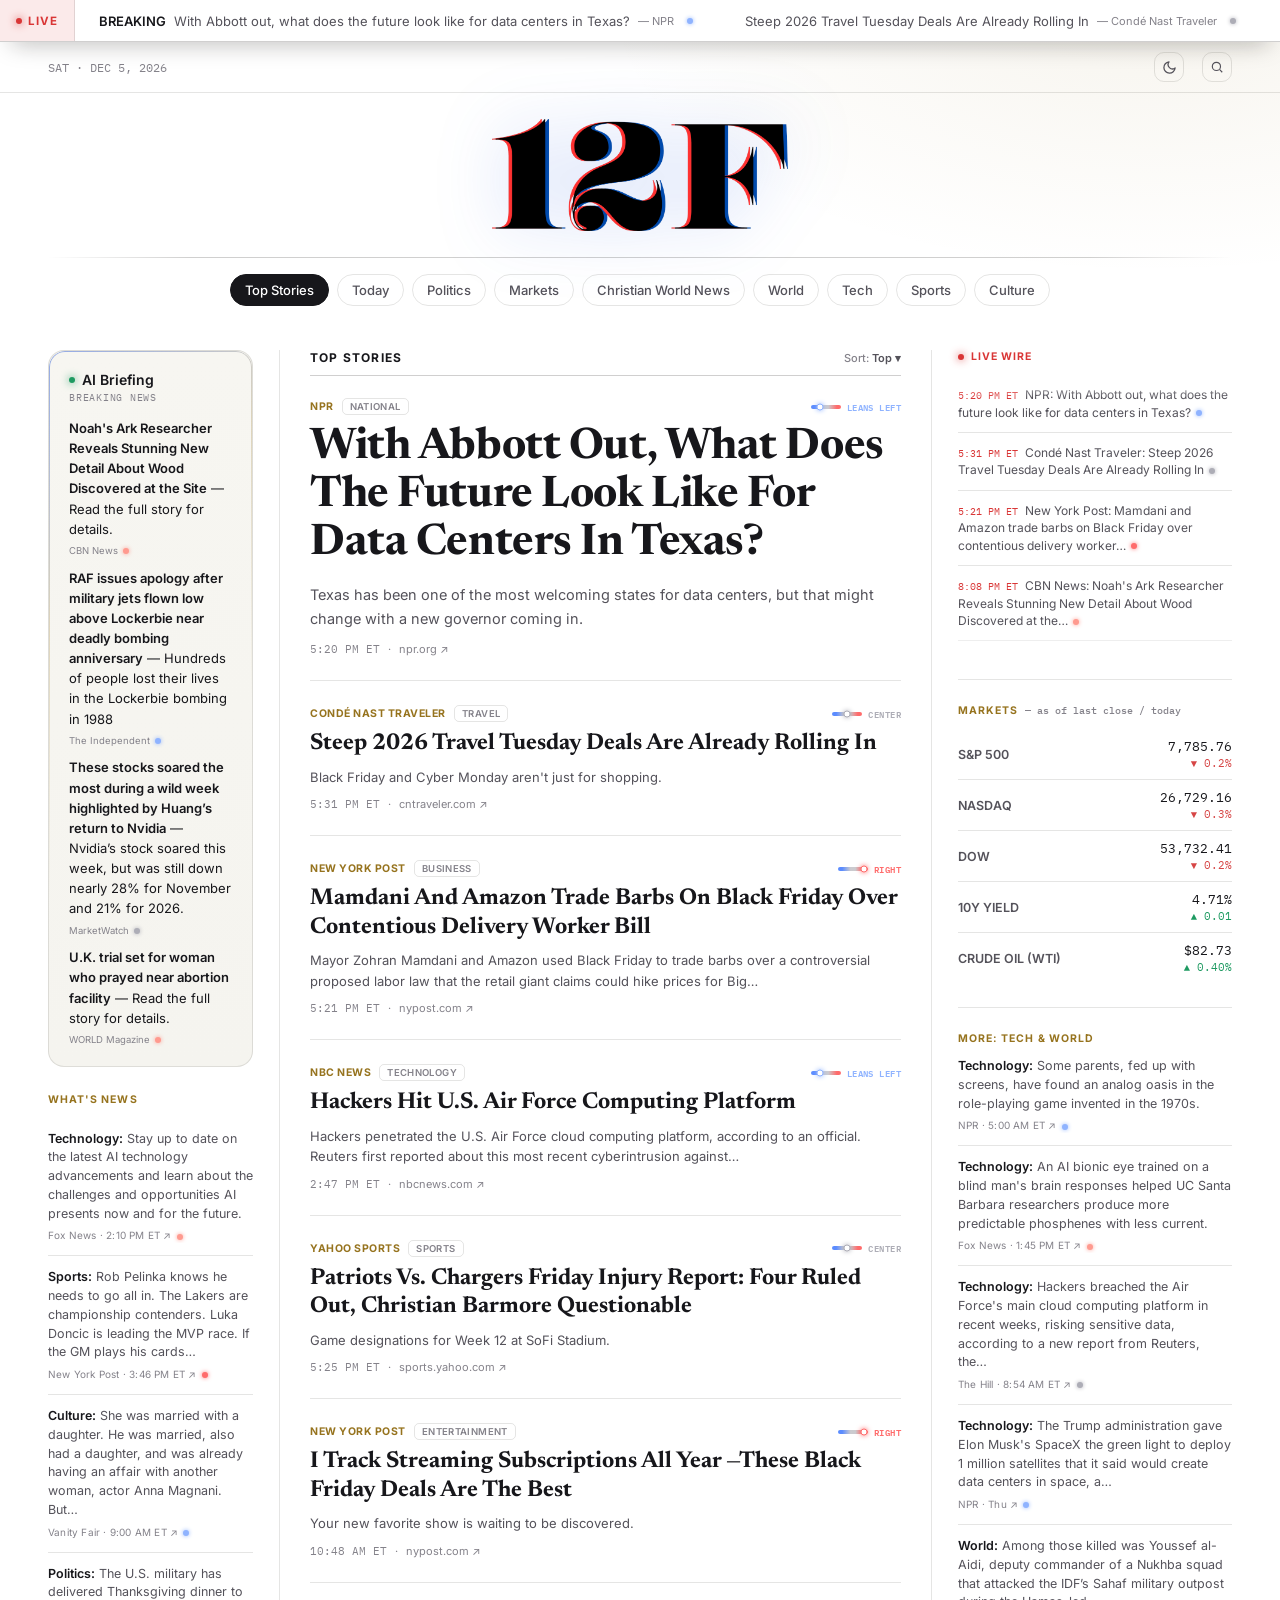
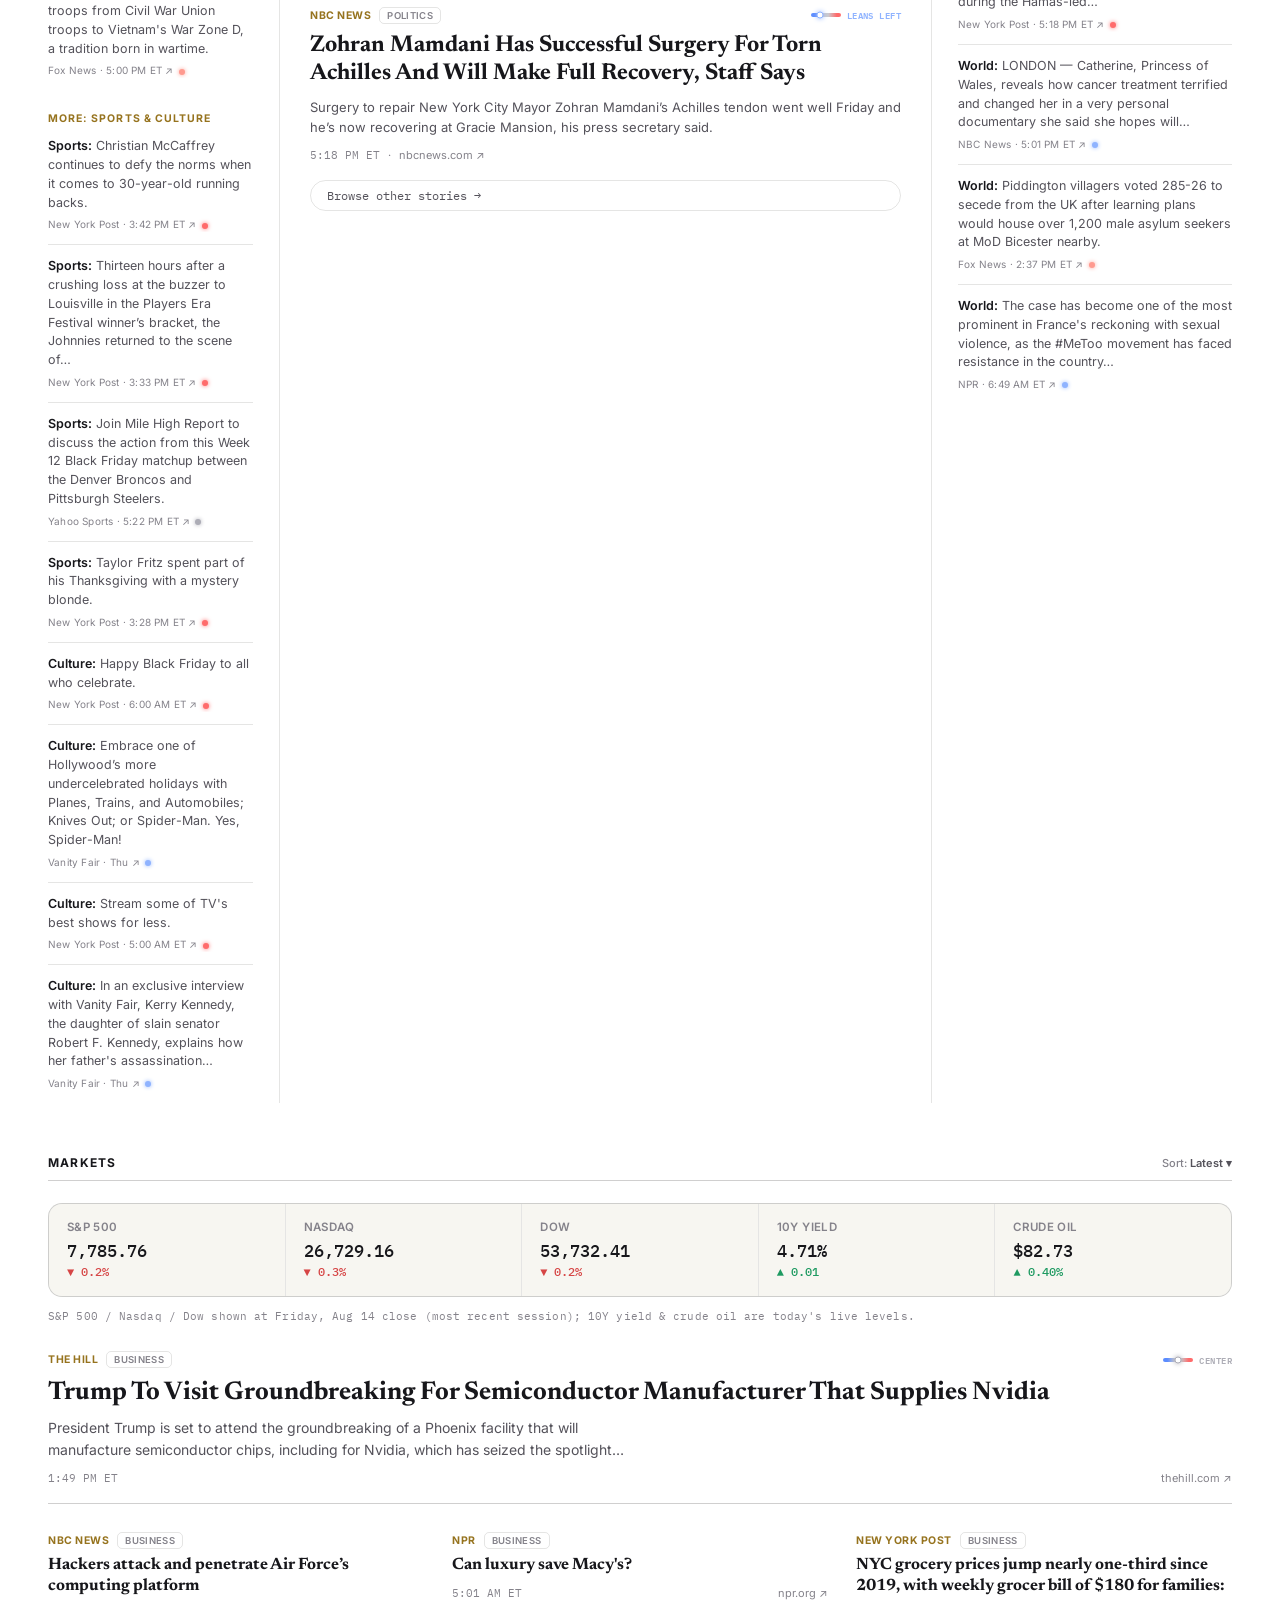
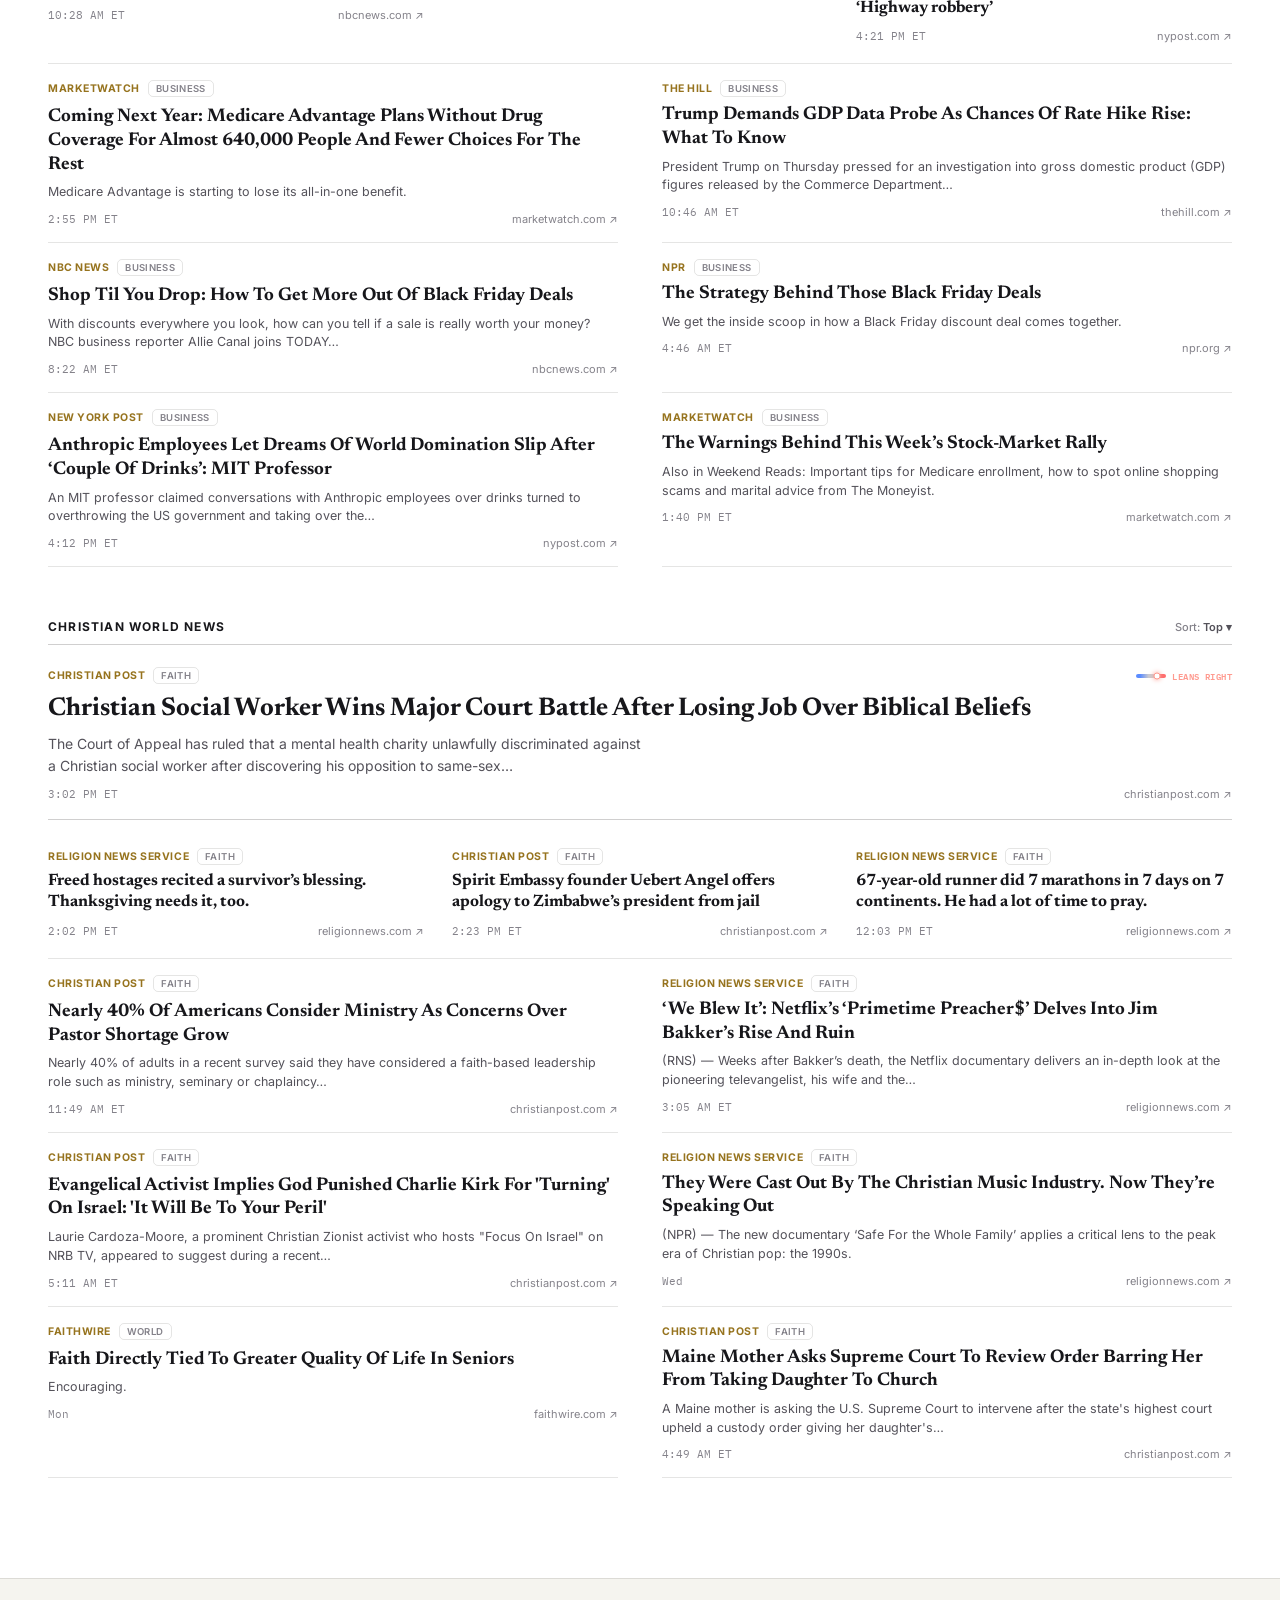
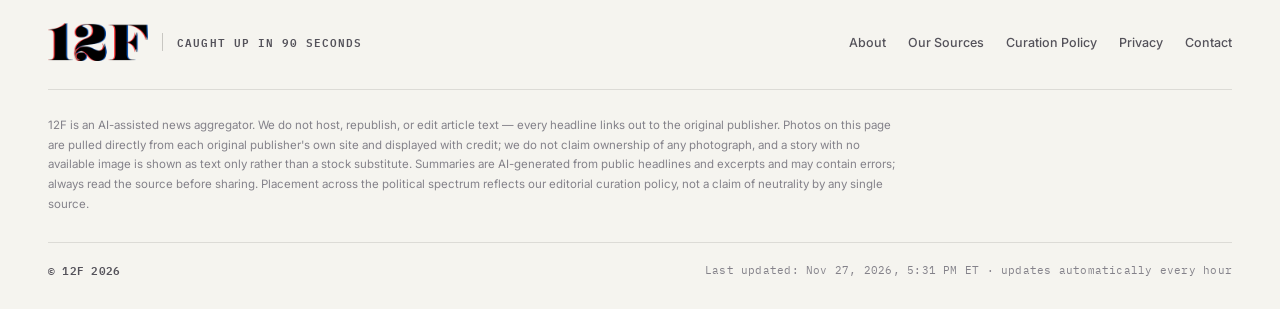
==== commit a74c031d: "Automated hourly news refresh" ====
--- a/index.html
+++ b/index.html
@@ -123,19 +123,19 @@
 <ul>
 <!-- AUTO:BRIEFING_START -->
 <li><b>Noah&#x27;s Ark Researcher Reveals Stunning New Detail About Wood Discovered at the Site</b> — Read the full story for details. <span class="cite"><a href="https://www1.cbn.com/cbnnews/world/2026/november/noahs-ark-researcher-reveals-stunning-new-detail-about-wood-discovered-at-the-site" target="_blank" rel="noopener noreferrer">CBN News</a><span class="bias-dot-mini bias-CR" title="Source bias rating: Leans Right"></span></span></li>
-<li><b>The Tech Download: Will Jensen Huang’s return be the spark the shaky AI market needs?</b> — AI stocks have fallen in recent times as investors question the sustainability of the AI boom. <span class="cite"><a href="https://www.cnbc.com/2026/11/27/tech-download-jensen-huang-ai-market.html" target="_blank" rel="noopener noreferrer">CNBC</a><span class="bias-dot-mini bias-C" title="Source bias rating: Center"></span></span></li>
-<li><b>Kevin Gausman joins Tigers on a 1-year, $25 million deal</b> — Gausman, who turns 36 on Jan. 6, went 9-12 with a 4.51 ERA in a combined 32 starts for the Toronto Blue Jays and Chicago Cubs this past… <span class="cite"><a href="https://sports.yahoo.com/mlb/articles/kevin-gausman-joins-tigers-1-133723560.html" target="_blank" rel="noopener noreferrer">Yahoo Sports</a><span class="bias-dot-mini bias-C" title="Source bias rating: Center"></span></span></li>
-<li><b>Spain’s election could pull Madrid closer to Trump’s Washington</b> — Spanish voters head to the polls on Sunday for a snap election that could bring socialist Prime Minister Pedro Sánchez&#x27;s eight years in… <span class="cite"><a href="https://www.cnbc.com/2026/11/27/spain-election-trump-sanchez.html" target="_blank" rel="noopener noreferrer">CNBC</a><span class="bias-dot-mini bias-C" title="Source bias rating: Center"></span></span></li>
+<li><b>RAF issues apology after military jets flown low above Lockerbie near deadly bombing anniversary</b> — Hundreds of people lost their lives in the Lockerbie bombing in 1988 <span class="cite"><a href="https://www.the-independent.com/news/uk/home-news/raf-apology-military-jets-lockerbie-bombing-anniversary-b3093075.html" target="_blank" rel="noopener noreferrer">The Independent</a><span class="bias-dot-mini bias-CL" title="Source bias rating: Leans Left"></span></span></li>
+<li><b>These stocks soared the most during a wild week highlighted by Huang’s return to Nvidia</b> — Nvidia’s stock soared this week, but was still down nearly 28% for November and 21% for 2026. <span class="cite"><a href="https://www.marketwatch.com/story/these-stocks-soared-the-most-during-a-wild-week-highlighted-by-huangs-return-to-nvidia-578b3f9a?mod=mw_rss_topstories" target="_blank" rel="noopener noreferrer">MarketWatch</a><span class="bias-dot-mini bias-C" title="Source bias rating: Center"></span></span></li>
+<li><b>U.K. trial set for woman who prayed near abortion facility</b> — Read the full story for details. <span class="cite"><a href="https://wng.org/sift/u-k-trial-set-for-woman-who-prayed-near-abortion-facility-1795813517" target="_blank" rel="noopener noreferrer">WORLD Magazine</a><span class="bias-dot-mini bias-CR" title="Source bias rating: Leans Right"></span></span></li>
 <!-- AUTO:BRIEFING_END -->
 </ul>
 </div>
 <div class="kicker">What's News</div>
 <ul class="digest-list">
 <!-- AUTO:DIGEST_START -->
-<li data-cat="world" data-today="yes" data-ts="1795784125"><b>World:</b> Asked about their relationship, President Donald Trump said: “We want to make a deal,” blaming the Russian and Ukrainian leaders&#x27; “hate” as the… <span class="meta"><a href="https://www.washingtonpost.com/world/2026/11/27/trump-defends-putin-friendship-that-zelensky-calls-strange/" target="_blank" rel="noopener noreferrer">Washington Post · 7:55 AM ET ↗</a><span class="bias-dot-mini bias-CL" title="Source bias rating: Leans Left"></span></span></li>
-<li data-cat="markets" data-today="yes" data-ts="1795786183"><b>Business:</b> The extreme market gyrations and the drama surrounding Nvidia this past week have highlighted the dilemma facing Federal Reserve Chairman Kevin Warsh. <span class="meta"><a href="https://www.cnbc.com/2026/11/25/nvidia-kevin-warsh-fed-market-signals.html" target="_blank" rel="noopener noreferrer">CNBC · 8:29 AM ET ↗</a><span class="bias-dot-mini bias-C" title="Source bias rating: Center"></span></span></li>
-<li data-cat="culture" data-today="no" data-ts="1795702024"><b>Culture:</b> Embrace one of Hollywood’s more undercelebrated holidays with Planes, Trains, and Automobiles; Knives Out; or Spider-Man. Yes, Spider-Man! <span class="meta"><a href="https://www.vanityfair.com/hollywood/2021/11/the-best-thanksgiving-movies-to-stream" target="_blank" rel="noopener noreferrer">Vanity Fair · Thu ↗</a><span class="bias-dot-mini bias-CL" title="Source bias rating: Leans Left"></span></span></li>
-<li data-cat="politics" data-today="yes" data-ts="1795784433"><b>Politics:</b> Abdul El-Sayed&#x27;s transition team director previously claimed Zionists were &quot;controlling&quot; U.S. politics, while Tyler Perry co-chairs Georgia&#x27;s team. <span class="meta"><a href="https://www.foxnews.com/politics/from-hollywood-mogul-biden-harris-insiders-democrats-turn-familiar-faces-shape-next-chapter" target="_blank" rel="noopener noreferrer">Fox News · 8:00 AM ET ↗</a><span class="bias-dot-mini bias-CR" title="Source bias rating: Leans Right"></span></span></li>
+<li data-cat="tech" data-today="yes" data-ts="1795806621"><b>Technology:</b> Stay up to date on the latest AI technology advancements and learn about the challenges and opportunities AI presents now and for the future. <span class="meta"><a href="https://www.foxnews.com/tech/ai-newsletter-locals-never-seen-nothing-like-hulking-meta-data-center" target="_blank" rel="noopener noreferrer">Fox News · 2:10 PM ET ↗</a><span class="bias-dot-mini bias-CR" title="Source bias rating: Leans Right"></span></span></li>
+<li data-cat="sports" data-today="yes" data-ts="1795812390"><b>Sports:</b> Rob Pelinka knows he needs to go all in. The Lakers are championship contenders. Luka Doncic is leading the MVP race. If the GM plays his cards… <span class="meta"><a href="https://nypost.com/2026/11/27/sports/lakers-trade-target-brook-lopez-clippers/" target="_blank" rel="noopener noreferrer">New York Post · 3:46 PM ET ↗</a><span class="bias-dot-mini bias-R" title="Source bias rating: Right"></span></span></li>
+<li data-cat="culture" data-today="yes" data-ts="1795788000"><b>Culture:</b> She was married with a daughter. He was married, also had a daughter, and was already having an affair with another woman, actor Anna Magnani. But… <span class="meta"><a href="https://www.vanityfair.com/story/ingrid-bergman-roberto-rossellini-affair" target="_blank" rel="noopener noreferrer">Vanity Fair · 9:00 AM ET ↗</a><span class="bias-dot-mini bias-CL" title="Source bias rating: Leans Left"></span></span></li>
+<li data-cat="politics" data-today="yes" data-ts="1795816854"><b>Politics:</b> The U.S. military has delivered Thanksgiving dinner to troops from Civil War Union troops to Vietnam&#x27;s War Zone D, a tradition born in wartime. <span class="meta"><a href="https://www.foxnews.com/politics/turkey-shortages-helicopter-deliveries-extraordinary-history-thanksgiving-war" target="_blank" rel="noopener noreferrer">Fox News · 5:00 PM ET ↗</a><span class="bias-dot-mini bias-CR" title="Source bias rating: Leans Right"></span></span></li>
 <!-- AUTO:DIGEST_END -->
 </ul>
 <p class="empty-note" hidden="" id="digestEmpty">No stories in this category yet.</p>
@@ -143,14 +143,14 @@
 <div class="kicker" style="margin-top:22px;">More: Sports &amp; Culture</div>
 <ul class="digest-list">
 <!-- AUTO:EXPLORE_LEFT_START -->
-<li data-cat="sports" data-today="yes" data-ts="1795786427"><b>Sports:</b> Rodney Garner has another one coming down the pipeline. JJ Finch, a late flip from Alabama during last year’s early signing period, is quickly… <span class="meta"><a href="https://sports.yahoo.com/college-football/articles/freshman-defensive-tackle-jj-finch-133347722.html" target="_blank" rel="noopener noreferrer">Yahoo Sports · 8:33 AM ET ↗</a><span class="bias-dot-mini bias-C" title="Source bias rating: Center"></span></span></li>
-<li data-cat="sports" data-today="yes" data-ts="1795784400"><b>Sports:</b> Massapequa is on the precipice of high school football history, and just one win away from four consecutive Long Island championships. <span class="meta"><a href="https://nypost.com/2026/11/27/sports/massapequa-aims-for-unprecedented-fourth-straight-long-island-championship/" target="_blank" rel="noopener noreferrer">New York Post · 8:00 AM ET ↗</a><span class="bias-dot-mini bias-R" title="Source bias rating: Right"></span></span></li>
-<li data-cat="sports" data-today="yes" data-ts="1795786350"><b>Sports:</b> Dricus du Plessis will return to the cage in early 2027, although it won’t be against Khamzat Chimaev. Chimaev blanked du Plessis on the scorecards… <span class="meta"><a href="https://sports.yahoo.com/mma/articles/no-revenge-ufc-shuts-door-133230191.html" target="_blank" rel="noopener noreferrer">Yahoo Sports · 8:32 AM ET ↗</a><span class="bias-dot-mini bias-C" title="Source bias rating: Center"></span></span></li>
-<li data-cat="sports" data-today="yes" data-ts="1795783500"><b>Sports:</b> It&#x27;s hard to argue with these lopsided odds. <span class="meta"><a href="https://nypost.com/2026/11/27/betting/mississippi-state-vs-ole-miss-egg-bowl-prediction-picks-best-bets/" target="_blank" rel="noopener noreferrer">New York Post · 7:45 AM ET ↗</a><span class="bias-dot-mini bias-R" title="Source bias rating: Right"></span></span></li>
+<li data-cat="sports" data-today="yes" data-ts="1795812171"><b>Sports:</b> Christian McCaffrey continues to defy the norms when it comes to 30-year-old running backs. <span class="meta"><a href="https://nypost.com/2026/11/27/sports/49ers-christian-mccaffrey-quietly-stellar-season/" target="_blank" rel="noopener noreferrer">New York Post · 3:42 PM ET ↗</a><span class="bias-dot-mini bias-R" title="Source bias rating: Right"></span></span></li>
+<li data-cat="sports" data-today="yes" data-ts="1795811595"><b>Sports:</b> Thirteen hours after a crushing loss at the buzzer to Louisville in the Players Era Festival winner’s bracket, the Johnnies returned to the scene of… <span class="meta"><a href="https://nypost.com/2026/11/27/sports/st-johns-exits-las-vegas-on-a-high-note-with-win-over-iowa-state/" target="_blank" rel="noopener noreferrer">New York Post · 3:33 PM ET ↗</a><span class="bias-dot-mini bias-R" title="Source bias rating: Right"></span></span></li>
+<li data-cat="sports" data-today="yes" data-ts="1795818167"><b>Sports:</b> Join Mile High Report to discuss the action from this Week 12 Black Friday matchup between the Denver Broncos and Pittsburgh Steelers. <span class="meta"><a href="https://sports.yahoo.com/nfl/articles/broncos-vs-steelers-week-12-193000239.html" target="_blank" rel="noopener noreferrer">Yahoo Sports · 5:22 PM ET ↗</a><span class="bias-dot-mini bias-C" title="Source bias rating: Center"></span></span></li>
+<li data-cat="sports" data-today="yes" data-ts="1795811332"><b>Sports:</b> Taylor Fritz spent part of his Thanksgiving with a mystery blonde. <span class="meta"><a href="https://nypost.com/2026/11/27/sports/taylor-fritz-dates-mystery-blonde-dive-bar-thanksgiving-olivia-jade-rumor/" target="_blank" rel="noopener noreferrer">New York Post · 3:28 PM ET ↗</a><span class="bias-dot-mini bias-R" title="Source bias rating: Right"></span></span></li>
+<li data-cat="culture" data-today="yes" data-ts="1795777200"><b>Culture:</b> Happy Black Friday to all who celebrate. <span class="meta"><a href="https://nypost.com/2026/11/27/shopping/paramount-black-friday-deal-get-79-off-your-first-2-months/" target="_blank" rel="noopener noreferrer">New York Post · 6:00 AM ET ↗</a><span class="bias-dot-mini bias-R" title="Source bias rating: Right"></span></span></li>
+<li data-cat="culture" data-today="no" data-ts="1795702024"><b>Culture:</b> Embrace one of Hollywood’s more undercelebrated holidays with Planes, Trains, and Automobiles; Knives Out; or Spider-Man. Yes, Spider-Man! <span class="meta"><a href="https://www.vanityfair.com/hollywood/2021/11/the-best-thanksgiving-movies-to-stream" target="_blank" rel="noopener noreferrer">Vanity Fair · Thu ↗</a><span class="bias-dot-mini bias-CL" title="Source bias rating: Leans Left"></span></span></li>
 <li data-cat="culture" data-today="yes" data-ts="1795773600"><b>Culture:</b> Stream some of TV&#x27;s best shows for less. <span class="meta"><a href="https://nypost.com/2026/11/27/shopping/apple-tv-black-friday-deal-get-6-months-for-50-off/" target="_blank" rel="noopener noreferrer">New York Post · 5:00 AM ET ↗</a><span class="bias-dot-mini bias-R" title="Source bias rating: Right"></span></span></li>
 <li data-cat="culture" data-today="no" data-ts="1795701600"><b>Culture:</b> In an exclusive interview with Vanity Fair, Kerry Kennedy, the daughter of slain senator Robert F. Kennedy, explains how her father&#x27;s assassination… <span class="meta"><a href="https://www.vanityfair.com/story/kerry-kennedy-interview-rfk-jr" target="_blank" rel="noopener noreferrer">Vanity Fair · Thu ↗</a><span class="bias-dot-mini bias-CL" title="Source bias rating: Leans Left"></span></span></li>
-<li data-cat="culture" data-today="no" data-ts="1795710688"><b>Culture:</b> Discover the best and worst holiday films, from the inspiring biopic &quot;I Play Rocky&quot; to Brad Pitt&#x27;s disappointing Cliff Booth spinoff. <span class="meta"><a href="https://nypost.com/2026/11/26/entertainment/best-and-worst-of-seasons-movies/" target="_blank" rel="noopener noreferrer">New York Post · Thu ↗</a><span class="bias-dot-mini bias-R" title="Source bias rating: Right"></span></span></li>
-<li data-cat="culture" data-today="no" data-ts="1795642142"><b>Culture:</b> More than 250 theater professionals are joining forces for a supersized musical number featuring nine Broadway shows. The creative team behind the… <span class="meta"><a href="https://www.vanityfair.com/story/100th-macys-thanksgiving-day-parade-broadway" target="_blank" rel="noopener noreferrer">Vanity Fair · Wed ↗</a><span class="bias-dot-mini bias-CL" title="Source bias rating: Leans Left"></span></span></li>
 <!-- AUTO:EXPLORE_LEFT_END -->
 </ul>
 </div>
@@ -158,94 +158,94 @@
 <main class="lead-col">
 <div class="kicker-row"><span id="leadColLabel">Top Stories</span> <span class="sort">Sort: <b>Top ▾</b></span></div>
 <!-- AUTO:LEAD_START -->
-<article class="lead-story" data-cat="politics" data-today="yes" data-ts="1795784888">
-        <div class="byline"><span class="source-tag">NBC News</span><span class="lean">Politics</span><span class="bias-meter bias-CL" title="Source bias rating: Leans Left"><span class="bias-track"><span class="bias-dot"></span></span><span class="bias-label">Leans Left</span></span></div>
-<div class="media"><img class="cover-photo" src="https://media-cldnry.s-nbcnews.com/image/upload/t_fit_1500w/mpx/2704722219/2026_11/1795784883907_tdy_news_8a_nvidia_southeast_asia_261127_S3_1920x1080-7nu1jr.jpg" alt="Nvidia Reportedly Stops Chip Sales to 4 Southeast Asia Countries" referrerpolicy="no-referrer" onerror="this.closest('.media').style.display='none'"><div class="photo-credit">Photo: via NBC News</div></div>
-        <h2>Nvidia Reportedly Stops Chip Sales to 4 Southeast Asia Countries</h2>
-        <p class="dek">Nvidia has reportedly stopped some sales of advanced chips to Malaysia, Singapore, Thailand and Indonesia, according to a report by The New York Times. The move comes amid a Trump administration crackdown to stop China…</p>
-        <div class="byline"><span class="mono">8:08 AM ET</span><span>·</span><a href="https://www.today.com/video/nvidia-reportedly-stops-chip-sales-to-4-southeast-asia-countries-274259525835" target="_blank" rel="noopener noreferrer">nbcnews.com ↗</a></div>
+<article class="lead-story" data-cat="politics" data-today="yes" data-ts="1795818033">
+        <div class="byline"><span class="source-tag">NPR</span><span class="lean">National</span><span class="bias-meter bias-CL" title="Source bias rating: Leans Left"><span class="bias-track"><span class="bias-dot"></span></span><span class="bias-label">Leans Left</span></span></div>
+<div class="media"><img class="cover-photo" src="https://media.npr.org/include/images/tracking/npr-rss-pixel.png?story=nx-s1-6048749" alt="With Abbott out, what does the future look like for data centers in Texas?" referrerpolicy="no-referrer" onerror="this.closest('.media').style.display='none'"><div class="photo-credit">Photo: via NPR</div></div>
+        <h2>With Abbott out, what does the future look like for data centers in Texas?</h2>
+        <p class="dek">Texas has been one of the most welcoming states for data centers, but that might change with a new governor coming in.</p>
+        <div class="byline"><span class="mono">5:20 PM ET</span><span>·</span><a href="https://www.npr.org/2026/11/27/nx-s1-6048749/with-abbott-out-what-does-the-future-look-like-for-data-centers-in-texas" target="_blank" rel="noopener noreferrer">npr.org ↗</a></div>
       </article>
 
       <div class="hr"></div>
 
-<article class="sub-story" data-cat="world" data-today="yes" data-ts="1795785942">
-        <div class="byline"><span class="source-tag">The Independent</span><span class="lean">World</span><span class="bias-meter bias-CL" title="Source bias rating: Leans Left"><span class="bias-track"><span class="bias-dot"></span></span><span class="bias-label">Leans Left</span></span></div>
+<article class="sub-story" data-cat="world" data-today="yes" data-ts="1795818660">
+        <div class="byline"><span class="source-tag">Condé Nast Traveler</span><span class="lean">Travel</span><span class="bias-meter bias-C" title="Source bias rating: Center"><span class="bias-track"><span class="bias-dot"></span></span><span class="bias-label">Center</span></span></div>
         <div class="story-row">
-          <img class="thumb" src="https://static.independent.co.uk/2026/11/27/12/10d3da6c313d405cfbf909d0b8dff0a5Y29udGVudHNlYXJjaGFwaSwxNzk1ODY3MDY5-2.86622699.jpg?width=1200&amp;auto=webp&amp;crop=3%3A2" alt="No evidence ‘malicious actor’ targeted other departments after DWP incident" referrerpolicy="no-referrer" onerror="this.style.display='none'">
+          <img class="thumb" src="https://media.cntraveler.com/photos/6aff6e0c3cd717dd99ddd94d/master/pass/Early%20travel%20Tuesday%20Deals2.jpg" alt="Steep 2026 Travel Tuesday Deals Are Already Rolling In" referrerpolicy="no-referrer" onerror="this.style.display='none'">
           <div class="story-col">
-            <h3>No evidence ‘malicious actor’ targeted other departments after DWP incident</h3>
-            <p>The Department for Work and Pensions was forced to take some systems offline.</p>
-            <div class="byline"><span class="mono">8:25 AM ET</span><span>·</span><a href="https://www.the-independent.com/news/uk/home-news/dwp-department-for-work-and-pensions-pat-mcfadden-government-gchq-b3092737.html" target="_blank" rel="noopener noreferrer">independent.co.uk ↗</a></div>
+            <h3>Steep 2026 Travel Tuesday Deals Are Already Rolling In</h3>
+            <p>Black Friday and Cyber Monday aren&#x27;t just for shopping.</p>
+            <div class="byline"><span class="mono">5:31 PM ET</span><span>·</span><a href="https://www.cntraveler.com/story/best-travel-tuesday-deals-11-27-2026" target="_blank" rel="noopener noreferrer">cntraveler.com ↗</a></div>
           </div>
         </div>
       </article>
 
       <div class="hr"></div>
 
-<article class="sub-story" data-cat="markets" data-today="yes" data-ts="1795786200">
-        <div class="byline"><span class="source-tag">MarketWatch</span><span class="lean">Business</span><span class="bias-meter bias-C" title="Source bias rating: Center"><span class="bias-track"><span class="bias-dot"></span></span><span class="bias-label">Center</span></span></div>
+<article class="sub-story" data-cat="markets" data-today="yes" data-ts="1795818083">
+        <div class="byline"><span class="source-tag">New York Post</span><span class="lean">Business</span><span class="bias-meter bias-R" title="Source bias rating: Right"><span class="bias-track"><span class="bias-dot"></span></span><span class="bias-label">Right</span></span></div>
         <div class="story-row">
-          <img class="thumb" src="https://images.mktw.net/im-73428075" alt="Renters are now a national political constituency that can influence elections" referrerpolicy="no-referrer" onerror="this.style.display='none'">
+          <img class="thumb" src="https://nypost.com/wp-content%2Fuploads%2Fsites%2F2%2F2026%2F11%2Fmamdani-amazon-trade-black-friday-150205556.jpg?w%3D1024" alt="Mamdani and Amazon trade barbs on Black Friday over contentious delivery worker bill" referrerpolicy="no-referrer" onerror="this.style.display='none'">
           <div class="story-col">
-            <h3>Renters are now a national political constituency that can influence elections</h3>
-            <p>Renters backed Democrats 61% to 31% in the midterms, a 30-point margin, according to YouGov.</p>
-            <div class="byline"><span class="mono">8:30 AM ET</span><span>·</span><a href="https://www.marketwatch.com/story/renters-are-now-a-national-political-constituency-that-can-influence-elections-8f028445?mod=mw_rss_topstories" target="_blank" rel="noopener noreferrer">marketwatch.com ↗</a></div>
+            <h3>Mamdani and Amazon trade barbs on Black Friday over contentious delivery worker bill</h3>
+            <p>Mayor Zohran Mamdani and Amazon used Black Friday to trade barbs over a controversial proposed labor law that the retail giant claims could hike prices for Big…</p>
+            <div class="byline"><span class="mono">5:21 PM ET</span><span>·</span><a href="https://nypost.com/2026/11/27/us-news/mamdani-and-amazon-trade-barbs-on-black-friday-over-contentious-delivery-worker-bill/" target="_blank" rel="noopener noreferrer">nypost.com ↗</a></div>
           </div>
         </div>
       </article>
 
       <div class="hr"></div>
 
-<article class="sub-story" data-cat="culture" data-today="yes" data-ts="1795777200">
+<article class="sub-story" data-cat="tech" data-today="yes" data-ts="1795808838">
+        <div class="byline"><span class="source-tag">NBC News</span><span class="lean">Technology</span><span class="bias-meter bias-CL" title="Source bias rating: Leans Left"><span class="bias-track"><span class="bias-dot"></span></span><span class="bias-label">Leans Left</span></span></div>
+        <div class="story-row">
+          <img class="thumb" src="https://prodamdnewsencoding.akamaized.net/NBC_News_Digital/now_daily_a_air_force_hack_261127/1/abs/index.m3u8" alt="Hackers hit U.S. Air Force computing platform" referrerpolicy="no-referrer" onerror="this.style.display='none'">
+          <div class="story-col">
+            <h3>Hackers hit U.S. Air Force computing platform</h3>
+            <p>Hackers penetrated the U.S. Air Force cloud computing platform, according to an official. Reuters first reported about this most recent cyberintrusion against…</p>
+            <div class="byline"><span class="mono">2:47 PM ET</span><span>·</span><a href="https://www.nbcnews.com/now/video/hackers-hit-u-s-air-force-computing-platform-274277445537" target="_blank" rel="noopener noreferrer">nbcnews.com ↗</a></div>
+          </div>
+        </div>
+      </article>
+
+      <div class="hr"></div>
+
+<article class="sub-story" data-cat="sports" data-today="yes" data-ts="1795818319">
+        <div class="byline"><span class="source-tag">Yahoo Sports</span><span class="lean">Sports</span><span class="bias-meter bias-C" title="Source bias rating: Center"><span class="bias-track"><span class="bias-dot"></span></span><span class="bias-label">Center</span></span></div>
+        <div class="story-row">
+          <img class="thumb" src="https://media.zenfs.com/en/sb_nation_articles_115/0f5e35e53ce8934817df2b1fa5fa13cf.jpg" alt="Patriots vs. Chargers Friday injury report: Four ruled out, Christian Barmore questionable" referrerpolicy="no-referrer" onerror="this.style.display='none'">
+          <div class="story-col">
+            <h3>Patriots vs. Chargers Friday injury report: Four ruled out, Christian Barmore questionable</h3>
+            <p>Game designations for Week 12 at SoFi Stadium.</p>
+            <div class="byline"><span class="mono">5:25 PM ET</span><span>·</span><a href="https://sports.yahoo.com/nfl/articles/patriots-vs-chargers-friday-injury-191511480.html" target="_blank" rel="noopener noreferrer">sports.yahoo.com ↗</a></div>
+          </div>
+        </div>
+      </article>
+
+      <div class="hr"></div>
+
+<article class="sub-story" data-cat="culture" data-today="yes" data-ts="1795794529">
         <div class="byline"><span class="source-tag">New York Post</span><span class="lean">Entertainment</span><span class="bias-meter bias-R" title="Source bias rating: Right"><span class="bias-track"><span class="bias-dot"></span></span><span class="bias-label">Right</span></span></div>
         <div class="story-row">
-          <img class="thumb" src="https://nypost.com/wp-content%2Fuploads%2Fsites%2F2%2F2026%2F11%2Fnewspress-collage-yruwrlpzq-1795760252243.jpg?quality%3D90%26strip%3Dall%261795742336%261795742336" alt="Watch ‘Tulsa King,’ ‘MobLand,’ more for less with the Paramount+ Black Friday deal" referrerpolicy="no-referrer" onerror="this.style.display='none'">
+          <img class="thumb" src="https://nypost.com/wp-content%2Fuploads%2Fsites%2F2%2F2026%2F11%2Fblack-friday-streaming-deals.jpg?quality%3D90%26strip%3Dall" alt="I track streaming subscriptions all year —These Black Friday deals are the best" referrerpolicy="no-referrer" onerror="this.style.display='none'">
           <div class="story-col">
-            <h3>Watch ‘Tulsa King,’ ‘MobLand,’ more for less with the Paramount+ Black Friday deal</h3>
-            <p>Happy Black Friday to all who celebrate.</p>
-            <div class="byline"><span class="mono">6:00 AM ET</span><span>·</span><a href="https://nypost.com/2026/11/27/shopping/paramount-black-friday-deal-get-79-off-your-first-2-months/" target="_blank" rel="noopener noreferrer">nypost.com ↗</a></div>
+            <h3>I track streaming subscriptions all year —These Black Friday deals are the best</h3>
+            <p>Your new favorite show is waiting to be discovered.</p>
+            <div class="byline"><span class="mono">10:48 AM ET</span><span>·</span><a href="https://nypost.com/shopping/best-black-friday-streaming-deals-2026/" target="_blank" rel="noopener noreferrer">nypost.com ↗</a></div>
           </div>
         </div>
       </article>
 
       <div class="hr"></div>
 
-<article class="sub-story" data-cat="christian" data-today="yes" data-ts="1795774293">
-        <div class="byline"><span class="source-tag">Christian Post</span><span class="lean">Faith</span><span class="bias-meter bias-CR" title="Source bias rating: Leans Right"><span class="bias-track"><span class="bias-dot"></span></span><span class="bias-label">Leans Right</span></span></div>
+<article class="sub-story" data-cat="politics" data-today="yes" data-ts="1795817931">
+        <div class="byline"><span class="source-tag">NBC News</span><span class="lean">Politics</span><span class="bias-meter bias-CL" title="Source bias rating: Leans Left"><span class="bias-track"><span class="bias-dot"></span></span><span class="bias-label">Leans Left</span></span></div>
         <div class="story-row">
-          <img class="thumb" src="https://cdn.christianpost.com/files/cache/thumbnail/27/28/272890_w_550_309.jpg?v=20261127053525" alt="Evangelical activist implies God punished Charlie Kirk for &#x27;turning&#x27; on Israel: &#x27;It will be to your peril&#x27;" referrerpolicy="no-referrer" onerror="this.style.display='none'">
+          <img class="thumb" src="https://media-cldnry.s-nbcnews.com/image/upload/t_fit_1500w/rockcms/2026-11/261127-zohran-achilles-surgery-jg-a0b96a.jpg" alt="Zohran Mamdani has successful surgery for torn Achilles and will make full recovery, staff says" referrerpolicy="no-referrer" onerror="this.style.display='none'">
           <div class="story-col">
-            <h3>Evangelical activist implies God punished Charlie Kirk for &#x27;turning&#x27; on Israel: &#x27;It will be to your peril&#x27;</h3>
-            <p>Laurie Cardoza-Moore, a prominent Christian Zionist activist who hosts &quot;Focus On Israel&quot; on NRB TV, appeared to suggest during a recent interview that God…</p>
-            <div class="byline"><span class="mono">5:11 AM ET</span><span>·</span><a href="https://www.christianpost.com/news/laurie-cardoza-moore-implies-god-punished-charlie-kirk-for-israel.html" target="_blank" rel="noopener noreferrer">christianpost.com ↗</a></div>
-          </div>
-        </div>
-      </article>
-
-      <div class="hr"></div>
-
-<article class="sub-story" data-cat="tech" data-today="yes" data-ts="1795773600">
-        <div class="byline"><span class="source-tag">NPR</span><span class="lean">Technology</span><span class="bias-meter bias-CL" title="Source bias rating: Leans Left"><span class="bias-track"><span class="bias-dot"></span></span><span class="bias-label">Leans Left</span></span></div>
-        <div class="story-row">
-          <img class="thumb" src="https://npr.brightspotcdn.com/dims3/default/strip/false/crop/3000x2000+0+0/resize/3000x2000!/quality/85/format/webp/?url=https%3A%2F%2Fnpr-production-npr.s3.us-east-1.amazonaws.com%2Fbrightspot%2Fde%2F2e%2F399887fb4ec881e2707d4ab12793%2Fd-d-lead-photo.jpg" alt="Screen free tweens try their hand at Dungeons &amp; Dragons" referrerpolicy="no-referrer" onerror="this.style.display='none'">
-          <div class="story-col">
-            <h3>Screen free tweens try their hand at Dungeons &amp; Dragons</h3>
-            <p>Some parents, fed up with screens, have found an analog oasis in the role-playing game invented in the 1970s.</p>
-            <div class="byline"><span class="mono">5:00 AM ET</span><span>·</span><a href="https://www.npr.org/2026/11/27/nx-s1-6042445/screen-free-tweens-try-their-hand-at-dungeons-dragons" target="_blank" rel="noopener noreferrer">npr.org ↗</a></div>
-          </div>
-        </div>
-      </article>
-
-      <div class="hr"></div>
-
-<article class="sub-story" data-cat="sports" data-today="yes" data-ts="1795784400">
-        <div class="byline"><span class="source-tag">New York Post</span><span class="lean">Sports</span><span class="bias-meter bias-R" title="Source bias rating: Right"><span class="bias-track"><span class="bias-dot"></span></span><span class="bias-label">Right</span></span></div>
-        <div class="story-row">
-          <img class="thumb" src="https://nypost.com/wp-content%2Fuploads%2Fsites%2F2%2F2026%2F11%2Fiowa-head-coach-kirk-ferentz-147102066.jpg?quality%3D90%26strip%3Dall" alt="Nebraska vs. Iowa prediction: Our best bet for the annual Heroes Game" referrerpolicy="no-referrer" onerror="this.style.display='none'">
-          <div class="story-col">
-            <h3>Nebraska vs. Iowa prediction: Our best bet for the annual Heroes Game</h3>
-            <p>More than the Heroes Games Trophy will be on the line when Iowa and Nebraska clash at Kinnick Stadium on Black Friday.</p>
-            <div class="byline"><span class="mono">8:00 AM ET</span><span>·</span><a href="https://nypost.com/2026/11/27/betting/nebraska-vs-iowa-prediction-odds-picks-best-bet-for-this-big-ten-battle/" target="_blank" rel="noopener noreferrer">nypost.com ↗</a></div>
+            <h3>Zohran Mamdani has successful surgery for torn Achilles and will make full recovery, staff says</h3>
+            <p>Surgery to repair New York City Mayor Zohran Mamdani’s Achilles tendon went well Friday and he’s now recovering at Gracie Mansion, his press secretary said.</p>
+            <div class="byline"><span class="mono">5:18 PM ET</span><span>·</span><a href="https://www.nbcnews.com/news/us-news/zohran-mamdani-surgery-torn-achilles-successful-ll-make-full-recovery-rcna611501" target="_blank" rel="noopener noreferrer">nbcnews.com ↗</a></div>
           </div>
         </div>
       </article>
@@ -253,202 +253,202 @@
 <p class="empty-note" hidden="" id="topStoriesEmpty">No stories in this category yet — check back after the next refresh.</p>
 <!-- AUTO:CATGRIDS_START -->
 <div class="flat-grid cat-grid cat-grid--a" data-cat-grid="politics">
-<div class="cg-block cg-hero-medium" data-cat="politics" data-today="yes" data-ts="1795784400">
-        <div class="media"><img class="hero-medium-photo" src="https://thehill.com/wp-content/uploads/sites/2/2026/11/HOG-FULL-11-24-e1795617773763.jpg?w=900" alt="Carville, Sununu unpack midterms and what’s next for both parties" referrerpolicy="no-referrer" onerror="this.closest('.media').style.display='none'"><div class="photo-credit">Photo: via The Hill</div></div>
+<div class="cg-block cg-hero-medium" data-cat="politics" data-today="yes" data-ts="1795816800">
+        <div class="media"><img class="hero-medium-photo" src="https://thehill.com/wp-content/uploads/sites/2/2026/11/assisted_living_070425ap01_w.jpg?w=900" alt="&#x27;SNL&#x27; caregiving sketch gives new momentum to bipartisan push in Congress" referrerpolicy="no-referrer" onerror="this.closest('.media').style.display='none'"><div class="photo-credit">Photo: via The Hill</div></div>
         <div class="byline"><span class="source-tag">The Hill</span><span class="lean">Politics</span><span class="bias-meter bias-C" title="Source bias rating: Center"><span class="bias-track"><span class="bias-dot"></span></span><span class="bias-label">Center</span></span></div>
-        <h3>Carville, Sununu unpack midterms and what’s next for both parties</h3>
-        <p>In a special Black Friday edition of &quot;Whole Hog Politics,&quot; The Hill’s senior vice president of editorial content Bill Sammon and political editor Chris Stirewalt speak…</p>
-        <div class="meta"><span class="mono">8:00 AM ET</span><a href="https://thehill.com/newsletters/whole-hog-politics/whole-hog-politics-live-briefing/6242279-carville-sununu-midterms-lessons-live-discussion/" target="_blank" rel="noopener noreferrer">thehill.com ↗</a></div>
+        <h3>&#x27;SNL&#x27; caregiving sketch gives new momentum to bipartisan push in Congress</h3>
+        <p>A legislative push to support people who provide out-of-pocket care for their aging parents got a boost from a viral “Saturday Night Live” (&quot;SNL&quot;) sketch that sparked…</p>
+        <div class="meta"><span class="mono">5:00 PM ET</span><a href="https://thehill.com/homenews/6243704-snl-skit-boosts-caregiver-legislation/" target="_blank" rel="noopener noreferrer">thehill.com ↗</a></div>
       </div>
       <div class="cg-block cg-strip">
-<div class="cg-strip-item" data-cat="politics" data-today="yes" data-ts="1795781823">
+<div class="cg-strip-item" data-cat="politics" data-today="yes" data-ts="1795815164">
           <div class="byline"><span class="source-tag">New York Post</span><span class="lean">Politics</span></div>
-          <h4>Hackers breach US Air Force flagship cloud computing platform — jeopardizing sensitive info</h4>
-          <div class="meta"><span class="mono">7:17 AM ET</span><a href="https://nypost.com/2026/11/27/us-news/hackers-breach-us-air-force-flagship-cloud-one-computing-platform/" target="_blank" rel="noopener noreferrer">nypost.com ↗</a></div>
-        </div>
-<div class="cg-strip-item" data-cat="politics" data-today="yes" data-ts="1795773600">
+          <h4>Nithya Raman’s inauguration comes with a $100K price tag for top-tier VIP access</h4>
+          <div class="meta"><span class="mono">4:32 PM ET</span><a href="https://nypost.com/2026/11/27/us-news/nithya-ramans-inauguration-comes-with-a-100k-price-tag-for-top-tier-vip-access/" target="_blank" rel="noopener noreferrer">nypost.com ↗</a></div>
+        </div>
+<div class="cg-strip-item" data-cat="politics" data-today="yes" data-ts="1795816699">
           <div class="byline"><span class="source-tag">NPR</span><span class="lean">National</span></div>
-          <h4>Trump effectively ended asylum. Advocates look to the Supreme Court to restore it</h4>
-          <div class="meta"><span class="mono">5:00 AM ET</span><a href="https://www.npr.org/2026/11/27/nx-s1-6037854/trump-effectively-ended-asylum-supreme-court" target="_blank" rel="noopener noreferrer">npr.org ↗</a></div>
-        </div>
-<div class="cg-strip-item" data-cat="politics" data-today="yes" data-ts="1795781708">
+          <h4>Postmortem of AI ads</h4>
+          <div class="meta"><span class="mono">4:58 PM ET</span><a href="https://www.npr.org/2026/11/27/nx-s1-6045833/postmortem-of-ai-ads" target="_blank" rel="noopener noreferrer">npr.org ↗</a></div>
+        </div>
+<div class="cg-strip-item" data-cat="politics" data-today="yes" data-ts="1795805433">
           <div class="byline"><span class="source-tag">NBC News</span><span class="lean">Politics</span></div>
-          <h4>Trump Weighs-in on Veto Power, Nvidia, Iran War and Putin</h4>
-          <div class="meta"><span class="mono">7:15 AM ET</span><a href="https://www.today.com/video/trump-weighs-in-on-veto-power-nvidia-iran-war-and-putin-274257989639" target="_blank" rel="noopener noreferrer">nbcnews.com ↗</a></div>
+          <h4>Nebraska Sen. Deb Fischer’s husband died by suicide, spokesperson says</h4>
+          <div class="meta"><span class="mono">1:50 PM ET</span><a href="https://www.nbcnews.com/news/us-news/nebraska-sen-deb-fischers-husband-died-suicide-spokesperson-says-rcna611591" target="_blank" rel="noopener noreferrer">nbcnews.com ↗</a></div>
         </div>
       </div>
       <div class="cg-block cg-mixed2">
-<div class="cg-mixed-item" data-cat="politics" data-today="yes" data-ts="1795777226">
+<div class="cg-mixed-item" data-cat="politics" data-today="yes" data-ts="1795816225">
           <div class="byline"><span class="source-tag">Fox News</span><span class="lean">Politics</span></div>
           <div class="story-row">
-            <img class="thumb" src="https://a57.foxnews.com/static.foxnews.com/foxnews.com/content/uploads/2026/11/931/523/holiday-shopping.png?ve=1&amp;tl=1" alt="How to spot real Black Friday savings this holiday season amid the affordability squeeze" referrerpolicy="no-referrer" onerror="this.style.display='none'">
+            <img class="thumb" src="https://a57.foxnews.com/static.foxnews.com/foxnews.com/content/uploads/2023/09/931/523/01-genesis-g70-2019-booster-car-seat-check.jpg?ve=1&amp;tl=1" alt="New California law could keep teens in booster seats until age 16 unless they pass test" referrerpolicy="no-referrer" onerror="this.style.display='none'">
             <div class="story-col">
-              <h3>How to spot real Black Friday savings this holiday season amid the affordability squeeze</h3>
-              <p>A marketing professor warns that Black Friday deals aren&#x27;t always real discounts, citing shrinkflation and inflation as factors that…</p>
-              <div class="meta"><span class="mono">6:00 AM ET</span><a href="https://www.foxnews.com/politics/how-spot-real-black-friday-savings-holiday-season-amid-affordability-squeeze" target="_blank" rel="noopener noreferrer">foxnews.com ↗</a></div>
+              <h3>New California law could keep teens in booster seats until age 16 unless they pass test</h3>
+              <p>Assemblymember Lori Wilson&#x27;s seat belt fit test bill requires minors to pass five criteria before riding without a booster seat or in the…</p>
+              <div class="meta"><span class="mono">4:50 PM ET</span><a href="https://www.foxnews.com/politics/california-law-keep-teens-booster-seats-age-16-unless-pass-test" target="_blank" rel="noopener noreferrer">foxnews.com ↗</a></div>
             </div>
           </div>
         </div>
-<div class="cg-mixed-item" data-cat="politics" data-today="yes" data-ts="1795784400">
+<div class="cg-mixed-item" data-cat="politics" data-today="yes" data-ts="1795815141">
           <div class="byline"><span class="source-tag">The Hill</span><span class="lean">Politics</span></div>
-          <h3>It&#x27;s up to Congress to clean up the country&#x27;s prediction-market mess</h3>
-          <p>Congress should stop letting prosecutors and appeals courts guess what it meant and say what it wants.</p>
-          <div class="meta"><span class="mono">8:00 AM ET</span><a href="https://thehill.com/opinion/finance/6240695-utah-kalshi-sports-betting-lawsuit/" target="_blank" rel="noopener noreferrer">thehill.com ↗</a></div>
-        </div>
-<div class="cg-mixed-item" data-cat="politics" data-today="yes" data-ts="1795759116">
+          <h3>Prince William responds after the Diana Award says it can&#x27;t meet financial obligations</h3>
+          <p>Prince William praised the impact of the Diana Award on Thursday after the charity named for his late mother announced it could no longer…</p>
+          <div class="meta"><span class="mono">4:32 PM ET</span><a href="https://thehill.com/blogs/in-the-know/6245656-prince-william-diana-award-administration/" target="_blank" rel="noopener noreferrer">thehill.com ↗</a></div>
+        </div>
+<div class="cg-mixed-item" data-cat="politics" data-today="yes" data-ts="1795812099">
           <div class="byline"><span class="source-tag">New York Post</span><span class="lean">Politics</span></div>
           <div class="story-row">
-            <img class="thumb" src="https://nypost.com/wp-content%2Fuploads%2Fsites%2F2%2F2026%2F11%2Fpool-photograph-distributed-russian-state-149411024_97bc48.jpg?w%3D1024" alt="Trump says Putin can come to G20 if he wants: ‘I’d like to have him’" referrerpolicy="no-referrer" onerror="this.style.display='none'">
+            <img class="thumb" src="https://nypost.com/wp-content%2Fuploads%2Fsites%2F2%2F2026%2F11%2Fu-s-supreme-court-seen-150205000.jpg?w%3D1024" alt="Supreme Court to hear arguments on AR-15 bans in huge Second Amendment case" referrerpolicy="no-referrer" onerror="this.style.display='none'">
             <div class="story-col">
-              <h3>Trump says Putin can come to G20 if he wants: ‘I’d like to have him’</h3>
-              <p>&quot;If he wanted to come, ⁠he certainly can,&quot; Trump said.</p>
-              <div class="meta"><span class="mono">12:58 AM ET</span><a href="https://nypost.com/2026/11/27/us-news/trump-says-putin-can-come-to-g20-if-he-wants-id-like-to-have-him/" target="_blank" rel="noopener noreferrer">nypost.com ↗</a></div>
+              <h3>Supreme Court to hear arguments on AR-15 bans in huge Second Amendment case</h3>
+              <p>Almost a dozen states have passed similar assault weapon-style bans, as well as Washington, DC.</p>
+              <div class="meta"><span class="mono">3:41 PM ET</span><a href="https://nypost.com/2026/11/27/us-news/supreme-court-to-hear-arguments-on-ar-15-bans-in-huge-second-amendment-case/" target="_blank" rel="noopener noreferrer">nypost.com ↗</a></div>
             </div>
           </div>
         </div>
-<div class="cg-mixed-item" data-cat="politics" data-today="no" data-ts="1795734374">
+<div class="cg-mixed-item" data-cat="politics" data-today="yes" data-ts="1795773600">
           <div class="byline"><span class="source-tag">NPR</span><span class="lean">National</span></div>
-          <h3>After Democrats&#x27; midterm wins, some hope attacks on DEI will ease</h3>
-          <p>After the midterms, a Democratic congressman declared that DEI is back. What does Democrats&#x27; ascendance portend for diversity initiatives…</p>
-          <div class="meta"><span class="mono">Thu</span><a href="https://www.npr.org/2026/11/26/nx-s1-6036795-e1/after-democrats-midterm-wins-some-hope-attacks-on-dei-will-ease" target="_blank" rel="noopener noreferrer">npr.org ↗</a></div>
-        </div>
-<div class="cg-mixed-item" data-cat="politics" data-today="no" data-ts="1795706277">
+          <h3>Trump effectively ended asylum. Advocates look to the Supreme Court to restore it</h3>
+          <p>Trump&#x27;s sweeping immigration changes — an asylum ban, mass firings and new legal maneuvers — have all but ended asylum. The high court will…</p>
+          <div class="meta"><span class="mono">5:00 AM ET</span><a href="https://www.npr.org/2026/11/27/nx-s1-6037854/trump-effectively-ended-asylum-supreme-court" target="_blank" rel="noopener noreferrer">npr.org ↗</a></div>
+        </div>
+<div class="cg-mixed-item" data-cat="politics" data-today="yes" data-ts="1795784888">
           <div class="byline"><span class="source-tag">NBC News</span><span class="lean">Politics</span></div>
           <div class="story-row">
-            <img class="thumb" src="https://media-cldnry.s-nbcnews.com/image/upload/t_fit_1500w/rockcms/2026-11/261125-iowa-ammunition-plant-mn-1030-0d6e15.jpg" alt="Iowa residents mark Thanksgiving with lingering fears after chemical detonation" referrerpolicy="no-referrer" onerror="this.style.display='none'">
+            <img class="thumb" src="https://media-cldnry.s-nbcnews.com/image/upload/t_fit_1500w/mpx/2704722219/2026_11/1795784883907_tdy_news_8a_nvidia_southeast_asia_261127_S3_1920x1080-7nu1jr.jpg" alt="Nvidia Reportedly Stops Chip Sales to 4 Southeast Asia Countries" referrerpolicy="no-referrer" onerror="this.style.display='none'">
             <div class="story-col">
-              <h3>Iowa residents mark Thanksgiving with lingering fears after chemical detonation</h3>
-              <p>The U.S. Army blew up the nation’s entire stockpile of lead azide, a chemical used to make explosives, saying the first checks show…</p>
-              <div class="meta"><span class="mono">Thu</span><a href="https://www.nbcnews.com/news/us-news/army-says-detonation-bomb-chemicals-iowa-success-rcna611434" target="_blank" rel="noopener noreferrer">nbcnews.com ↗</a></div>
+              <h3>Nvidia Reportedly Stops Chip Sales to 4 Southeast Asia Countries</h3>
+              <p>Nvidia has reportedly stopped some sales of advanced chips to Malaysia, Singapore, Thailand and Indonesia, according to a report by The New…</p>
+              <div class="meta"><span class="mono">8:08 AM ET</span><a href="https://www.today.com/video/nvidia-reportedly-stops-chip-sales-to-4-southeast-asia-countries-274259525835" target="_blank" rel="noopener noreferrer">nbcnews.com ↗</a></div>
             </div>
           </div>
         </div>
-<div class="cg-mixed-item" data-cat="politics" data-today="no" data-ts="1795749020">
+<div class="cg-mixed-item" data-cat="politics" data-today="yes" data-ts="1795808303">
           <div class="byline"><span class="source-tag">Fox News</span><span class="lean">Politics</span></div>
-          <h3>Strobe Talbott, former deputy secretary of state and Brookings Institution president, dies at 80</h3>
-          <p>Strobe Talbott, the former deputy secretary of state who advised Bill Clinton on Russian affairs and led the Brookings Institution, has…</p>
-          <div class="meta"><span class="mono">Thu</span><a href="https://www.foxnews.com/politics/strobe-talbott-former-deputy-secretary-state-brookings-institution-president-dies-80" target="_blank" rel="noopener noreferrer">foxnews.com ↗</a></div>
+          <h3>Biden book sales lag way behind Obama, Clinton memoirs in first week</h3>
+          <p>President Joe Biden&#x27;s memoir, &quot;Promise Me, America,&quot; sold 21,000 copies in its first week, per Circana, far behind presidents Barack Obama…</p>
+          <div class="meta"><span class="mono">2:38 PM ET</span><a href="https://www.foxnews.com/politics/biden-book-sales-lag-way-behind-obama-clinton-memoirs-first-week" target="_blank" rel="noopener noreferrer">foxnews.com ↗</a></div>
         </div>
       </div>
       </div>
 <div class="flat-grid cat-grid cat-grid--b" data-cat-grid="world">
-<div class="cg-block cg-hero-split" data-cat="world" data-today="yes" data-ts="1795780920">
+<div class="cg-block cg-hero-split" data-cat="world" data-today="yes" data-ts="1795817901">
         <div class="chs-text">
           <div class="byline"><span class="source-tag">New York Post</span><span class="lean">World</span><span class="bias-meter bias-R" title="Source bias rating: Right"><span class="bias-track"><span class="bias-dot"></span></span><span class="bias-label">Right</span></span></div>
-          <h3>Zelensky rips Trump for embracing Putin, comparing it to being friends with Hitler</h3>
-          <p>Volodymyr Zelensky called President Donald Trump’s close relationship with Vladimir Putin “strange” — and even likened it to being friends with Adolf Hiter.</p>
-          <div class="meta"><span class="mono">7:02 AM ET</span><a href="https://nypost.com/2026/11/27/world-news/zelensky-rips-trump-for-embracing-putin-comparing-it-to-being-friends-with-hitler/" target="_blank" rel="noopener noreferrer">nypost.com ↗</a></div>
-        </div>
-        <div class="chs-media"><img class="hero-split-photo" src="https://nypost.com/wp-content%2Fuploads%2Fsites%2F2%2F2026%2F11%2Fukraines-president-volodymyr-zelensky-speaks-149968191_843226.jpg?w%3D1024" alt="Zelensky rips Trump for embracing Putin, comparing it to being friends with Hitler" referrerpolicy="no-referrer" onerror="this.closest('.chs-media').style.display='none'"><div class="photo-credit">Photo: via New York Post</div></div>
+          <h3>4 Hamas terrorists killed in IDF airstrikes, including Oct. 7 attacker involved in hostage handover</h3>
+          <p>Among those killed was Youssef al-Aidi, deputy commander of a Nukhba squad that attacked the IDF’s Sahaf military outpost during the Hamas-led invasion of southern Israel on Oct. 7, 2023.</p>
+          <div class="meta"><span class="mono">5:18 PM ET</span><a href="https://nypost.com/2026/11/27/world-news/4-hamas-terrorists-killed-in-idf-airstrikes-including-oct-7-attacker/" target="_blank" rel="noopener noreferrer">nypost.com ↗</a></div>
+        </div>
+        <div class="chs-media"><img class="hero-split-photo" src="https://nypost.com/wp-content%2Fuploads%2Fsites%2F2%2F2026%2F11%2F2026-palestinians-performed-friday-prayers-150211793.jpg?w%3D1024" alt="4 Hamas terrorists killed in IDF airstrikes, including Oct. 7 attacker involved in hostage handover" referrerpolicy="no-referrer" onerror="this.closest('.chs-media').style.display='none'"><div class="photo-credit">Photo: via New York Post</div></div>
       </div>
       <div class="cg-block cg-dense">
-<div class="cg-dense-item" data-cat="world" data-today="yes" data-ts="1795780190">
-          <img class="thumb thumb-sm" src="https://npr.brightspotcdn.com/dims3/default/strip/false/crop/2888x1926+0+0/resize/2888x1926!/quality/85/format/webp/?url=https%3A%2F%2Fnpr-production-npr.s3.us-east-1.amazonaws.com%2Fbrightspot%2Fa9%2Fea%2Ff523d8f84dfa9012828ba7f8a0e5%2Fap26330526061869.jpg" alt="French cinema star Gérard Depardieu ordered to stand trial for rape and sexual assault" referrerpolicy="no-referrer" onerror="this.style.display='none'">
+<div class="cg-dense-item" data-cat="world" data-today="yes" data-ts="1795816873">
+          <img class="thumb thumb-sm" src="https://media-cldnry.s-nbcnews.com/image/upload/t_fit_1500w/rockcms/2026-11/261125-princess-kate-rs-fd8a5d.jpg" alt="Princess Kate wants people to learn from her cancer journey in vulnerable new documentary" referrerpolicy="no-referrer" onerror="this.style.display='none'">
           <div class="cg-dense-col">
-            <div class="byline"><span class="source-tag">NPR</span><span class="lean">World</span></div>
-            <h4>French cinema star Gérard Depardieu ordered to stand trial for rape and sexual assault</h4>
-            <div class="meta"><span class="mono">6:49 AM ET</span><a href="https://www.npr.org/2026/11/27/nx-s1-6055559/gerard-depardieu-trial-rape-france" target="_blank" rel="noopener noreferrer">npr.org ↗</a></div>
-          </div>
-        </div>
-<div class="cg-dense-item cg-dense-item--text" data-cat="world" data-today="yes" data-ts="1795771260">
-          <div class="byline"><span class="source-tag">Condé Nast Traveler</span><span class="lean">Travel</span></div>
-          <h4>These Black Friday Hotel Deals Will Help You Save Hundreds on Your Next Getaway</h4>
-          <div class="meta"><span class="mono">4:21 AM ET</span><a href="https://www.cntraveler.com/story/black-friday-hotel-deals-11-27-2026" target="_blank" rel="noopener noreferrer">cntraveler.com ↗</a></div>
-        </div>
-<div class="cg-dense-item cg-dense-item--text" data-cat="world" data-today="no" data-ts="1795751471">
+            <div class="byline"><span class="source-tag">NBC News</span><span class="lean">World</span></div>
+            <h4>Princess Kate wants people to learn from her cancer journey in vulnerable new documentary</h4>
+            <div class="meta"><span class="mono">5:01 PM ET</span><a href="https://www.nbcnews.com/world/united-kingdom/princess-kate-wants-people-learn-cancer-journey-vulnerable-new-documen-rcna611259" target="_blank" rel="noopener noreferrer">nbcnews.com ↗</a></div>
+          </div>
+        </div>
+<div class="cg-dense-item cg-dense-item--text" data-cat="world" data-today="yes" data-ts="1795808243">
+          <div class="byline"><span class="source-tag">Fox News</span><span class="lean">World</span></div>
+          <h4>Tiny English village battles government over migrant housing plan amid crime fears for women</h4>
+          <div class="meta"><span class="mono">2:37 PM ET</span><a href="https://www.foxnews.com/world/tiny-english-village-battles-government-over-migrant-housing-plan-amid-crime-fears-women" target="_blank" rel="noopener noreferrer">foxnews.com ↗</a></div>
+        </div>
+<div class="cg-dense-item cg-dense-item--text" data-cat="world" data-today="yes" data-ts="1795780190">
+          <div class="byline"><span class="source-tag">NPR</span><span class="lean">World</span></div>
+          <h4>French cinema star Gérard Depardieu ordered to stand trial for rape and sexual assault</h4>
+          <div class="meta"><span class="mono">6:49 AM ET</span><a href="https://www.npr.org/2026/11/27/nx-s1-6055559/gerard-depardieu-trial-rape-france" target="_blank" rel="noopener noreferrer">npr.org ↗</a></div>
+        </div>
+<div class="cg-dense-item" data-cat="world" data-today="yes" data-ts="1795817160">
+          <img class="thumb thumb-sm" src="https://media.cntraveler.com/photos/69f8a5367d866520235649ab/master/pass/Sugar-Beach-a-Viceroy-Resort-St-Lucia-May26-Press-Global-010.jpg" alt="These Black Friday Hotel Deals Will Help You Score Up to 65% Off Stays" referrerpolicy="no-referrer" onerror="this.style.display='none'">
+          <div class="cg-dense-col">
+            <div class="byline"><span class="source-tag">Condé Nast Traveler</span><span class="lean">Travel</span></div>
+            <h4>These Black Friday Hotel Deals Will Help You Score Up to 65% Off Stays</h4>
+            <div class="meta"><span class="mono">5:06 PM ET</span><a href="https://www.cntraveler.com/story/black-friday-hotel-deals-11-27-2026" target="_blank" rel="noopener noreferrer">cntraveler.com ↗</a></div>
+          </div>
+        </div>
+<div class="cg-dense-item cg-dense-item--text" data-cat="world" data-today="yes" data-ts="1795818011">
+          <div class="byline"><span class="source-tag">The Independent</span><span class="lean">World</span></div>
+          <h4>DWP cyber incident ‘probably an attack’, former UK technology chief says</h4>
+          <div class="meta"><span class="mono">5:20 PM ET</span><a href="https://www.the-independent.com/news/uk/politics/dwp-department-for-work-and-pensions-government-b3093049.html" target="_blank" rel="noopener noreferrer">independent.co.uk ↗</a></div>
+        </div>
+<div class="cg-dense-item cg-dense-item--text" data-cat="world" data-today="yes" data-ts="1795807544">
+          <div class="byline"><span class="source-tag">New York Post</span><span class="lean">World</span></div>
+          <h4>Unknown substance released at rap concert linked to attempted robberies: police</h4>
+          <div class="meta"><span class="mono">2:25 PM ET</span><a href="https://nypost.com/2026/11/27/world-news/unknown-substance-released-at-rap-concert-linked-to-attempted-robberies-police/" target="_blank" rel="noopener noreferrer">nypost.com ↗</a></div>
+        </div>
+<div class="cg-dense-item" data-cat="world" data-today="no" data-ts="1795621433">
+          <img class="thumb thumb-sm" src="https://media-cldnry.s-nbcnews.com/image/upload/t_fit_1500w/rockcms/2026-11/261125-Chen-Jining-rs-c04af6.jpg" alt="A rising political star in China is the latest victim of Xi’s purge" referrerpolicy="no-referrer" onerror="this.style.display='none'">
+          <div class="cg-dense-col">
+            <div class="byline"><span class="source-tag">NBC News</span><span class="lean">World</span></div>
+            <h4>A rising political star in China is the latest victim of Xi’s purge</h4>
+            <div class="meta"><span class="mono">Wed</span><a href="https://www.nbcnews.com/world/china/rising-star-china-latest-victim-xis-purge-chen-jining-rcna611258" target="_blank" rel="noopener noreferrer">nbcnews.com ↗</a></div>
+          </div>
+        </div>
+<div class="cg-dense-item cg-dense-item--text" data-cat="world" data-today="yes" data-ts="1795813926">
           <div class="byline"><span class="source-tag">The Hill</span><span class="lean">Foreign Policy</span></div>
-          <h4>Zelensky on Trump calling Putin &#x27;friend&#x27;: &#x27;Same as somebody saying about Hitler&#x27; in WWII</h4>
-          <div class="meta"><span class="mono">Thu</span><a href="https://thehill.com/policy/international/6245089-zelensky-calls-for-us-peace-progress/" target="_blank" rel="noopener noreferrer">thehill.com ↗</a></div>
-        </div>
-<div class="cg-dense-item" data-cat="world" data-today="no" data-ts="1795746349">
-          <img class="thumb thumb-sm" src="https://a57.foxnews.com/static.foxnews.com/foxnews.com/content/uploads/2026/11/931/523/crimea-blackout-putin.jpg?ve=1&amp;tl=1" alt="Putin&#x27;s grip on Crimea tested amid major blackout as Zelenskyy warns of looming Russian strike" referrerpolicy="no-referrer" onerror="this.style.display='none'">
-          <div class="cg-dense-col">
-            <div class="byline"><span class="source-tag">Fox News</span><span class="lean">World</span></div>
-            <h4>Putin&#x27;s grip on Crimea tested amid major blackout as Zelenskyy warns of looming Russian strike</h4>
-            <div class="meta"><span class="mono">Thu</span><a href="https://www.foxnews.com/world/putins-grip-crimea-tested-amid-major-blackout-zelenskyy-warns-imminent-russia-strike" target="_blank" rel="noopener noreferrer">foxnews.com ↗</a></div>
-          </div>
-        </div>
-<div class="cg-dense-item cg-dense-item--text" data-cat="world" data-today="no" data-ts="1795621433">
-          <div class="byline"><span class="source-tag">NBC News</span><span class="lean">World</span></div>
-          <h4>A rising political star in China is the latest victim of Xi’s purge</h4>
-          <div class="meta"><span class="mono">Wed</span><a href="https://www.nbcnews.com/world/china/rising-star-china-latest-victim-xis-purge-chen-jining-rcna611258" target="_blank" rel="noopener noreferrer">nbcnews.com ↗</a></div>
-        </div>
-<div class="cg-dense-item cg-dense-item--text" data-cat="world" data-today="yes" data-ts="1795785896">
-          <div class="byline"><span class="source-tag">The Independent</span><span class="lean">World</span></div>
-          <h4>Much of the UK is in a winter drought. Here’s why that matters</h4>
-          <div class="meta"><span class="mono">8:24 AM ET</span><a href="https://www.the-independent.com/news/uk/home-news/winter-drought-england-wales-hosepipe-ban-b3092755.html" target="_blank" rel="noopener noreferrer">independent.co.uk ↗</a></div>
-        </div>
-<div class="cg-dense-item" data-cat="world" data-today="yes" data-ts="1795780437">
-          <img class="thumb thumb-sm" src="https://nypost.com/wp-content%2Fuploads%2Fsites%2F2%2F2026%2F11%2Firan-sent-disturbing-ai-video-150169773.jpg?w%3D1024" alt="Iranian state media releases AI video threatening attacks on Amazon, Microsoft, SpaceX headquarters" referrerpolicy="no-referrer" onerror="this.style.display='none'">
-          <div class="cg-dense-col">
-            <div class="byline"><span class="source-tag">New York Post</span><span class="lean">World</span></div>
-            <h4>Iranian state media releases AI video threatening attacks on Amazon, Microsoft, SpaceX headquarters</h4>
-            <div class="meta"><span class="mono">6:53 AM ET</span><a href="https://nypost.com/2026/11/27/world-news/iranian-state-media-releases-ai-video-showing-attacks-on-amazon-microsoft-spacex-headquarters/" target="_blank" rel="noopener noreferrer">nypost.com ↗</a></div>
-          </div>
-        </div>
-<div class="cg-dense-item cg-dense-item--text" data-cat="world" data-today="yes" data-ts="1795772773">
-          <div class="byline"><span class="source-tag">NPR</span><span class="lean">World</span></div>
-          <h4>As UN Secretary General&#x27;s last day approaches, search for his replacement continues</h4>
-          <div class="meta"><span class="mono">4:46 AM ET</span><a href="https://www.npr.org/2026/11/27/nx-s1-6050907/as-un-secretary-generals-last-day-approaches-search-for-his-replacement-continues" target="_blank" rel="noopener noreferrer">npr.org ↗</a></div>
-        </div>
-<div class="cg-dense-item cg-dense-item--text" data-cat="world" data-today="yes" data-ts="1795771080">
-          <div class="byline"><span class="source-tag">Condé Nast Traveler</span><span class="lean">Travel</span></div>
-          <h4>Away Is Offering Its Biggest Discount of the Year for Black Friday</h4>
-          <div class="meta"><span class="mono">4:18 AM ET</span><a href="https://www.cntraveler.com/story/away-black-friday-sale-11-27-2026" target="_blank" rel="noopener noreferrer">cntraveler.com ↗</a></div>
+          <h4>Ontario&#x27;s Doug Ford calls for US-style self-defense laws after violent home invasions</h4>
+          <div class="meta"><span class="mono">4:12 PM ET</span><a href="https://thehill.com/policy/international/6245638-ontario-doug-ford-self-defense-toronto-home-invasions/" target="_blank" rel="noopener noreferrer">thehill.com ↗</a></div>
+        </div>
+<div class="cg-dense-item cg-dense-item--text" data-cat="world" data-today="yes" data-ts="1795805287">
+          <div class="byline"><span class="source-tag">Fox News</span><span class="lean">World</span></div>
+          <h4>US military disables tanker ship attempting to slip through Iran blockade on Thanksgiving Day</h4>
+          <div class="meta"><span class="mono">1:48 PM ET</span><a href="https://www.foxnews.com/world/us-military-disables-tanker-ship-attempting-slip-through-iran-blockade-thanksgiving-day" target="_blank" rel="noopener noreferrer">foxnews.com ↗</a></div>
         </div>
       </div>
       </div>
 <div class="flat-grid cat-grid cat-grid--a" data-cat-grid="markets">
-<div class="cg-block cg-hero-medium" data-cat="markets" data-today="yes" data-ts="1795785732">
-        <div class="media"><img class="hero-medium-photo" src="https://media-cldnry.s-nbcnews.com/image/upload/t_fit_1500w/mpx/2704722219/2026_11/1795785727025_tdy_money_8a_canal_black_friday_strats_261127_S3_1920x1080-xqrsnv.jpg" alt="Shop til You Drop: How to Get More Out of Black Friday Deals" referrerpolicy="no-referrer" onerror="this.closest('.media').style.display='none'"><div class="photo-credit">Photo: via NBC News</div></div>
-        <div class="byline"><span class="source-tag">NBC News</span><span class="lean">Business</span><span class="bias-meter bias-CL" title="Source bias rating: Leans Left"><span class="bias-track"><span class="bias-dot"></span></span><span class="bias-label">Leans Left</span></span></div>
-        <h3>Shop til You Drop: How to Get More Out of Black Friday Deals</h3>
-        <p>With discounts everywhere you look, how can you tell if a sale is really worth your money? NBC business reporter Allie Canal joins TODAY with tips for a game plan to…</p>
-        <div class="meta"><span class="mono">8:22 AM ET</span><a href="https://www.today.com/video/smart-shopping-strategies-to-get-the-best-black-friday-deals-274261061888" target="_blank" rel="noopener noreferrer">nbcnews.com ↗</a></div>
+<div class="cg-block cg-hero-medium" data-cat="markets" data-today="yes" data-ts="1795805393">
+        <div class="media"><img class="hero-medium-photo" src="https://thehill.com/wp-content/uploads/sites/2/2026/11/trump_donald_11242026_AP26328738998909-2.jpg?w=900" alt="Trump to visit groundbreaking for semiconductor manufacturer that supplies Nvidia" referrerpolicy="no-referrer" onerror="this.closest('.media').style.display='none'"><div class="photo-credit">Photo: via The Hill</div></div>
+        <div class="byline"><span class="source-tag">The Hill</span><span class="lean">Business</span><span class="bias-meter bias-C" title="Source bias rating: Center"><span class="bias-track"><span class="bias-dot"></span></span><span class="bias-label">Center</span></span></div>
+        <h3>Trump to visit groundbreaking for semiconductor manufacturer that supplies Nvidia</h3>
+        <p>President Trump is set to attend the groundbreaking of a Phoenix facility that will manufacture semiconductor chips, including for Nvidia, which has seized the spotlight…</p>
+        <div class="meta"><span class="mono">1:49 PM ET</span><a href="https://thehill.com/homenews/administration/6245480-trump-phoenix-tsmc-nvidia/" target="_blank" rel="noopener noreferrer">thehill.com ↗</a></div>
       </div>
       <div class="cg-block cg-strip">
-<div class="cg-strip-item" data-cat="markets" data-today="yes" data-ts="1795780800">
-          <div class="byline"><span class="source-tag">New York Post</span><span class="lean">Business</span></div>
-          <h4>The steaks couldn’t be higher for US cattle herd — how long it’ll take for beef prices to come down</h4>
-          <div class="meta"><span class="mono">7:00 AM ET</span><a href="https://nypost.com/2026/11/27/us-news/us-has-fewest-cattle-in-75-years-heres-how-long-beef-prices-will-stay-high/" target="_blank" rel="noopener noreferrer">nypost.com ↗</a></div>
+<div class="cg-strip-item" data-cat="markets" data-today="yes" data-ts="1795793321">
+          <div class="byline"><span class="source-tag">NBC News</span><span class="lean">Business</span></div>
+          <h4>Hackers attack and penetrate Air Force’s computing platform</h4>
+          <div class="meta"><span class="mono">10:28 AM ET</span><a href="https://www.nbcnews.com/news/us-news/hackers-attack-penetrate-air-forces-computing-platform-rcna611559" target="_blank" rel="noopener noreferrer">nbcnews.com ↗</a></div>
         </div>
 <div class="cg-strip-item" data-cat="markets" data-today="yes" data-ts="1795773660">
           <div class="byline"><span class="source-tag">NPR</span><span class="lean">Business</span></div>
           <h4>Can luxury save Macy&#x27;s?</h4>
           <div class="meta"><span class="mono">5:01 AM ET</span><a href="https://www.npr.org/2026/11/27/nx-s1-6026486/macys-tries-to-reinvent-with-luxury" target="_blank" rel="noopener noreferrer">npr.org ↗</a></div>
         </div>
-<div class="cg-strip-item" data-cat="markets" data-today="no" data-ts="1795716000">
-          <div class="byline"><span class="source-tag">The Hill</span><span class="lean">Business</span></div>
-          <h4>New IRS audits of top earners drop sharply: Here&#x27;s what to know</h4>
-          <div class="meta"><span class="mono">Thu</span><a href="https://thehill.com/business/6244500-irs-audits-high-earners/" target="_blank" rel="noopener noreferrer">thehill.com ↗</a></div>
+<div class="cg-strip-item" data-cat="markets" data-today="yes" data-ts="1795814479">
+          <div class="byline"><span class="source-tag">New York Post</span><span class="lean">Business</span></div>
+          <h4>NYC grocery prices jump nearly one-third since 2019, with weekly grocer bill of $180 for families: ‘Highway robbery’</h4>
+          <div class="meta"><span class="mono">4:21 PM ET</span><a href="https://nypost.com/2026/11/27/business/nyc-grocery-prices-jump-nearly-one-third-since-2019-with-weekly-grocer-bill-of-180-for-families/" target="_blank" rel="noopener noreferrer">nypost.com ↗</a></div>
         </div>
       </div>
       <div class="cg-block cg-mixed2">
-<div class="cg-mixed-item" data-cat="markets" data-today="yes" data-ts="1795785720">
+<div class="cg-mixed-item" data-cat="markets" data-today="yes" data-ts="1795809300">
           <div class="byline"><span class="source-tag">MarketWatch</span><span class="lean">Business</span></div>
           <div class="story-row">
-            <img class="thumb" src="https://images.mktw.net/im-829639" alt="New-home sales just hit a 2026 high as builders dangle low mortgages and Black Friday deals" referrerpolicy="no-referrer" onerror="this.style.display='none'">
+            <img class="thumb" src="https://images.mktw.net/im-30802072" alt="Coming next year: Medicare Advantage plans without drug coverage for almost 640,000 people and fewer choices for the rest" referrerpolicy="no-referrer" onerror="this.style.display='none'">
             <div class="story-col">
-              <h3>New-home sales just hit a 2026 high as builders dangle low mortgages and Black Friday deals</h3>
-              <p>Sales of newly built homes surged to the highest level of the year in October, as home builders offered aggressive discounts to buyers.</p>
-              <div class="meta"><span class="mono">8:22 AM ET</span><a href="https://www.marketwatch.com/story/new-home-sales-just-hit-a-2026-high-as-builders-dangle-low-mortgages-and-black-friday-deals-291a3b62?mod=mw_rss_topstories" target="_blank" rel="noopener noreferrer">marketwatch.com ↗</a></div>
+              <h3>Coming next year: Medicare Advantage plans without drug coverage for almost 640,000 people and fewer choices for the rest</h3>
+              <p>Medicare Advantage is starting to lose its all-in-one benefit.</p>
+              <div class="meta"><span class="mono">2:55 PM ET</span><a href="https://www.marketwatch.com/story/coming-next-year-medicare-advantage-plans-without-drug-coverage-for-almost-640-000-people-and-fewer-choices-for-the-rest-25242d69?mod=mw_rss_topstories" target="_blank" rel="noopener noreferrer">marketwatch.com ↗</a></div>
             </div>
           </div>
         </div>
-<div class="cg-mixed-item" data-cat="markets" data-today="yes" data-ts="1795782594">
+<div class="cg-mixed-item" data-cat="markets" data-today="yes" data-ts="1795794369">
+          <div class="byline"><span class="source-tag">The Hill</span><span class="lean">Business</span></div>
+          <h3>Trump demands GDP data probe as chances of rate hike rise: What to know</h3>
+          <p>President Trump on Thursday pressed for an investigation into gross domestic product (GDP) figures released by the Commerce Department…</p>
+          <div class="meta"><span class="mono">10:46 AM ET</span><a href="https://thehill.com/business/6245247-trump-demands-gdp-investigation-inflation/" target="_blank" rel="noopener noreferrer">thehill.com ↗</a></div>
+        </div>
+<div class="cg-mixed-item" data-cat="markets" data-today="yes" data-ts="1795785732">
           <div class="byline"><span class="source-tag">NBC News</span><span class="lean">Business</span></div>
-          <h3>Best Buy CEO on Black Friday Sales, Inflation, Hottest Items, More</h3>
-          <p>Best Buy CEO Jason Bonfig joins TODAY with a look at what shoppers can expect on the busiest shopping weekend of the year that goes from…</p>
-          <div class="meta"><span class="mono">7:29 AM ET</span><a href="https://www.today.com/video/best-buy-ceo-on-2026-black-friday-sales-inflation-popular-gifts-274259525545" target="_blank" rel="noopener noreferrer">nbcnews.com ↗</a></div>
-        </div>
-<div class="cg-mixed-item" data-cat="markets" data-today="yes" data-ts="1795766245">
-          <div class="byline"><span class="source-tag">New York Post</span><span class="lean">Business</span></div>
           <div class="story-row">
-            <img class="thumb" src="https://nypost.com/wp-content%2Fuploads%2Fsites%2F2%2F2026%2F11%2Fwww-youtube-com-watch-v-150164309.jpg?w%3D740" alt="Apple pulls Chinese-developed AI chatbot from App Store over reports of sexual messages to kids" referrerpolicy="no-referrer" onerror="this.style.display='none'">
+            <img class="thumb" src="https://media-cldnry.s-nbcnews.com/image/upload/t_fit_1500w/mpx/2704722219/2026_11/1795785727025_tdy_money_8a_canal_black_friday_strats_261127_S3_1920x1080-xqrsnv.jpg" alt="Shop til You Drop: How to Get More Out of Black Friday Deals" referrerpolicy="no-referrer" onerror="this.style.display='none'">
             <div class="story-col">
-              <h3>Apple pulls Chinese-developed AI chatbot from App Store over reports of sexual messages to kids</h3>
-              <p>Although Talkie carries an 18+ rating, child safety advocates have criticized its lax verification safeguards.</p>
-              <div class="meta"><span class="mono">2:57 AM ET</span><a href="https://nypost.com/2026/11/27/business/apple-pulls-chinese-developed-ai-chatbot-from-app-store-over-reports-of-sexual-messages-to-kids/" target="_blank" rel="noopener noreferrer">nypost.com ↗</a></div>
+              <h3>Shop til You Drop: How to Get More Out of Black Friday Deals</h3>
+              <p>With discounts everywhere you look, how can you tell if a sale is really worth your money? NBC business reporter Allie Canal joins TODAY…</p>
+              <div class="meta"><span class="mono">8:22 AM ET</span><a href="https://www.today.com/video/smart-shopping-strategies-to-get-the-best-black-friday-deals-274261061888" target="_blank" rel="noopener noreferrer">nbcnews.com ↗</a></div>
             </div>
           </div>
         </div>
@@ -458,67 +458,84 @@
           <p>We get the inside scoop in how a Black Friday discount deal comes together.</p>
           <div class="meta"><span class="mono">4:46 AM ET</span><a href="https://www.npr.org/2026/11/27/nx-s1-6054055/the-strategy-behind-those-black-friday-deals" target="_blank" rel="noopener noreferrer">npr.org ↗</a></div>
         </div>
-<div class="cg-mixed-item" data-cat="markets" data-today="no" data-ts="1795707840">
-          <div class="byline"><span class="source-tag">The Hill</span><span class="lean">Business</span></div>
+<div class="cg-mixed-item" data-cat="markets" data-today="yes" data-ts="1795813931">
+          <div class="byline"><span class="source-tag">New York Post</span><span class="lean">Business</span></div>
           <div class="story-row">
-            <img class="thumb" src="https://thehill.com/wp-content/uploads/sites/2/2026/11/AP25177392838856-e1795706548997.jpg?w=900" alt="China, others bash Trump’s latest tariff gambit: ‘Trade wars serve no one’s interests’" referrerpolicy="no-referrer" onerror="this.style.display='none'">
+            <img class="thumb" src="https://nypost.com/wp-content%2Fuploads%2Fsites%2F2%2F2026%2F11%2F150202776.jpg?quality%3D90%26strip%3Dall" alt="Anthropic employees let dreams of world domination slip after ‘couple of drinks’: MIT professor" referrerpolicy="no-referrer" onerror="this.style.display='none'">
             <div class="story-col">
-              <h3>China, others bash Trump’s latest tariff gambit: ‘Trade wars serve no one’s interests’</h3>
-              <p>Several countries hit by the Trump administration’s new wave of tariffs — which targeted China, the European Union and others — condemned…</p>
-              <div class="meta"><span class="mono">Thu</span><a href="https://thehill.com/policy/international/6244629-trump-global-tariffs-china-japan-eu-fallout/" target="_blank" rel="noopener noreferrer">thehill.com ↗</a></div>
+              <h3>Anthropic employees let dreams of world domination slip after ‘couple of drinks’: MIT professor</h3>
+              <p>An MIT professor claimed conversations with Anthropic employees over drinks turned to overthrowing the US government and taking over the…</p>
+              <div class="meta"><span class="mono">4:12 PM ET</span><a href="https://nypost.com/2026/11/27/business/alcohol-gets-anthropic-employees-to-let-dreams-of-world-domination-slip-mit-prof-claims/" target="_blank" rel="noopener noreferrer">nypost.com ↗</a></div>
             </div>
           </div>
         </div>
-<div class="cg-mixed-item" data-cat="markets" data-today="yes" data-ts="1795785300">
+<div class="cg-mixed-item" data-cat="markets" data-today="yes" data-ts="1795804800">
           <div class="byline"><span class="source-tag">MarketWatch</span><span class="lean">Business</span></div>
-          <h3>We are living in perilous times if Nvidia CEO Jensen Huang dictates your 401(k) balance</h3>
-          <p>Why did a futurist with Huang’s prescient vision build a company where all roads lead to him?</p>
-          <div class="meta"><span class="mono">8:15 AM ET</span><a href="https://www.marketwatch.com/story/we-are-living-in-perilous-times-if-nvidias-jensen-huang-dictates-your-401-k-balance-e0942d1e?mod=mw_rss_topstories" target="_blank" rel="noopener noreferrer">marketwatch.com ↗</a></div>
+          <h3>The warnings behind this week’s stock-market rally</h3>
+          <p>Also in Weekend Reads: Important tips for Medicare enrollment, how to spot online shopping scams and marital advice from The Moneyist.</p>
+          <div class="meta"><span class="mono">1:40 PM ET</span><a href="https://www.marketwatch.com/story/the-warnings-behind-this-weeks-stock-market-rally-86e5319c?mod=mw_rss_topstories" target="_blank" rel="noopener noreferrer">marketwatch.com ↗</a></div>
         </div>
       </div>
       </div>
 <div class="flat-grid cat-grid cat-grid--a" data-cat-grid="christian">
-<div class="cg-block cg-hero-medium" data-cat="christian" data-today="yes" data-ts="1795766734">
-        <div class="media"><img class="hero-medium-photo" src="https://media.religionnews.com/uploads/2026/11/webRNS-Primetime-Preacher6.jpg" alt="‘We blew it’: Netflix’s ‘Primetime Preacher$’ delves into Jim Bakker’s rise and ruin" referrerpolicy="no-referrer" onerror="this.closest('.media').style.display='none'"><div class="photo-credit">Photo: via Religion News Service</div></div>
-        <div class="byline"><span class="source-tag">Religion News Service</span><span class="lean">Faith</span><span class="bias-meter bias-C" title="Source bias rating: Center"><span class="bias-track"><span class="bias-dot"></span></span><span class="bias-label">Center</span></span></div>
-        <h3>‘We blew it’: Netflix’s ‘Primetime Preacher$’ delves into Jim Bakker’s rise and ruin</h3>
-        <p>(RNS) — Weeks after Bakker’s death, the Netflix documentary delivers an in-depth look at the pioneering televangelist, his wife and the scandals that brought down their…</p>
-        <div class="meta"><span class="mono">3:05 AM ET</span><a href="https://religionnews.com/2026/11/27/we-blew-it-netflixs-primetime-preachers-delves-into-jim-bakkers-rise-and-ruin/" target="_blank" rel="noopener noreferrer">religionnews.com ↗</a></div>
+<div class="cg-block cg-hero-medium" data-cat="christian" data-today="yes" data-ts="1795809765">
+        <div class="media"><img class="hero-medium-photo" src="https://cdn.christianpost.com/files/cache/thumbnail/27/29/272903_w_550_306_659_228.jpg?v=20261127150925" alt="Christian social worker wins major court battle after losing job over biblical beliefs" referrerpolicy="no-referrer" onerror="this.closest('.media').style.display='none'"><div class="photo-credit">Photo: via Christian Post</div></div>
+        <div class="byline"><span class="source-tag">Christian Post</span><span class="lean">Faith</span><span class="bias-meter bias-CR" title="Source bias rating: Leans Right"><span class="bias-track"><span class="bias-dot"></span></span><span class="bias-label">Leans Right</span></span></div>
+        <h3>Christian social worker wins major court battle after losing job over biblical beliefs</h3>
+        <p>The Court of Appeal has ruled that a mental health charity unlawfully discriminated against a Christian social worker after discovering his opposition to same-sex…</p>
+        <div class="meta"><span class="mono">3:02 PM ET</span><a href="https://www.christianpost.com/news/christian-social-worker-wins-discrimination-case-over-faith.html" target="_blank" rel="noopener noreferrer">christianpost.com ↗</a></div>
       </div>
       <div class="cg-block cg-strip">
-<div class="cg-strip-item" data-cat="christian" data-today="yes" data-ts="1795772994">
+<div class="cg-strip-item" data-cat="christian" data-today="yes" data-ts="1795806158">
+          <div class="byline"><span class="source-tag">Religion News Service</span><span class="lean">Faith</span></div>
+          <h4>Freed hostages recited a survivor’s blessing. Thanksgiving needs it, too.</h4>
+          <div class="meta"><span class="mono">2:02 PM ET</span><a href="https://religionnews.com/2026/11/27/freed-hostages-recited-a-survivors-blessing-thanksgiving-needs-it-too/" target="_blank" rel="noopener noreferrer">religionnews.com ↗</a></div>
+        </div>
+<div class="cg-strip-item" data-cat="christian" data-today="yes" data-ts="1795807407">
           <div class="byline"><span class="source-tag">Christian Post</span><span class="lean">Faith</span></div>
-          <h4>Maine mother asks Supreme Court to review order barring her from taking daughter to church</h4>
-          <div class="meta"><span class="mono">4:49 AM ET</span><a href="https://www.christianpost.com/news/maine-mom-barred-from-taking-child-to-church-petitions-scotus.html" target="_blank" rel="noopener noreferrer">christianpost.com ↗</a></div>
-        </div>
-<div class="cg-strip-item" data-cat="christian" data-today="no" data-ts="1795636596">
+          <h4>Spirit Embassy founder Uebert Angel offers apology to Zimbabwe’s president from jail</h4>
+          <div class="meta"><span class="mono">2:23 PM ET</span><a href="https://www.christianpost.com/news/uebert-angel-offers-apology-to-zimbabwes-president.html" target="_blank" rel="noopener noreferrer">christianpost.com ↗</a></div>
+        </div>
+<div class="cg-strip-item" data-cat="christian" data-today="yes" data-ts="1795799035">
           <div class="byline"><span class="source-tag">Religion News Service</span><span class="lean">Faith</span></div>
-          <h4>They were cast out by the Christian music industry. Now they’re speaking out</h4>
+          <h4>67-year-old runner did 7 marathons in 7 days on 7 continents. He had a lot of time to pray.</h4>
+          <div class="meta"><span class="mono">12:03 PM ET</span><a href="https://religionnews.com/2026/11/27/pete-benson-ran-7-marathons-in-7-days-on-7-continents-he-had-a-lot-of-time-to-pray/" target="_blank" rel="noopener noreferrer">religionnews.com ↗</a></div>
+        </div>
+      </div>
+      <div class="cg-block cg-mixed2">
+<div class="cg-mixed-item" data-cat="christian" data-today="yes" data-ts="1795798187">
+          <div class="byline"><span class="source-tag">Christian Post</span><span class="lean">Faith</span></div>
+          <div class="story-row">
+            <img class="thumb" src="https://cdn.christianpost.com/files/cache/thumbnail/27/28/272867_w_550_367.jpg?v=20261127115617" alt="Nearly 40% of Americans consider ministry as concerns over pastor shortage grow" referrerpolicy="no-referrer" onerror="this.style.display='none'">
+            <div class="story-col">
+              <h3>Nearly 40% of Americans consider ministry as concerns over pastor shortage grow</h3>
+              <p>Nearly 40% of adults in a recent survey said they have considered a faith-based leadership role such as ministry, seminary or chaplaincy…</p>
+              <div class="meta"><span class="mono">11:49 AM ET</span><a href="https://www.christianpost.com/news/2-in-5-americans-have-considered-ministry-seminary-or-chaplaincy.html" target="_blank" rel="noopener noreferrer">christianpost.com ↗</a></div>
+            </div>
+          </div>
+        </div>
+<div class="cg-mixed-item" data-cat="christian" data-today="yes" data-ts="1795766734">
+          <div class="byline"><span class="source-tag">Religion News Service</span><span class="lean">Faith</span></div>
+          <h3>‘We blew it’: Netflix’s ‘Primetime Preacher$’ delves into Jim Bakker’s rise and ruin</h3>
+          <p>(RNS) — Weeks after Bakker’s death, the Netflix documentary delivers an in-depth look at the pioneering televangelist, his wife and the…</p>
+          <div class="meta"><span class="mono">3:05 AM ET</span><a href="https://religionnews.com/2026/11/27/we-blew-it-netflixs-primetime-preachers-delves-into-jim-bakkers-rise-and-ruin/" target="_blank" rel="noopener noreferrer">religionnews.com ↗</a></div>
+        </div>
+<div class="cg-mixed-item" data-cat="christian" data-today="yes" data-ts="1795774293">
+          <div class="byline"><span class="source-tag">Christian Post</span><span class="lean">Faith</span></div>
+          <div class="story-row">
+            <img class="thumb" src="https://cdn.christianpost.com/files/cache/thumbnail/27/28/272890_w_550_309.jpg?v=20261127135658" alt="Evangelical activist implies God punished Charlie Kirk for &#x27;turning&#x27; on Israel: &#x27;It will be to your peril&#x27;" referrerpolicy="no-referrer" onerror="this.style.display='none'">
+            <div class="story-col">
+              <h3>Evangelical activist implies God punished Charlie Kirk for &#x27;turning&#x27; on Israel: &#x27;It will be to your peril&#x27;</h3>
+              <p>Laurie Cardoza-Moore, a prominent Christian Zionist activist who hosts &quot;Focus On Israel&quot; on NRB TV, appeared to suggest during a recent…</p>
+              <div class="meta"><span class="mono">5:11 AM ET</span><a href="https://www.christianpost.com/news/laurie-cardoza-moore-implies-god-punished-charlie-kirk-for-israel.html" target="_blank" rel="noopener noreferrer">christianpost.com ↗</a></div>
+            </div>
+          </div>
+        </div>
+<div class="cg-mixed-item" data-cat="christian" data-today="no" data-ts="1795636596">
+          <div class="byline"><span class="source-tag">Religion News Service</span><span class="lean">Faith</span></div>
+          <h3>They were cast out by the Christian music industry. Now they’re speaking out</h3>
+          <p>(NPR) — The new documentary ‘Safe For the Whole Family’ applies a critical lens to the peak era of Christian pop: the 1990s.</p>
           <div class="meta"><span class="mono">Wed</span><a href="https://religionnews.com/2026/11/25/they-were-cast-out-by-the-christian-music-industry-now-theyre-speaking-out/" target="_blank" rel="noopener noreferrer">religionnews.com ↗</a></div>
-        </div>
-<div class="cg-strip-item" data-cat="christian" data-today="yes" data-ts="1795772844">
-          <div class="byline"><span class="source-tag">Christian Post</span><span class="lean">Faith</span></div>
-          <h4>Televangelist George Bloomer on $62.2M discrimination suit: ‘They believed me’</h4>
-          <div class="meta"><span class="mono">4:47 AM ET</span><a href="https://www.christianpost.com/news/televangelist-george-bloomer-on-622m-discrimination-suit.html" target="_blank" rel="noopener noreferrer">christianpost.com ↗</a></div>
-        </div>
-      </div>
-      <div class="cg-block cg-mixed2">
-<div class="cg-mixed-item" data-cat="christian" data-today="no" data-ts="1795630221">
-          <div class="byline"><span class="source-tag">Religion News Service</span><span class="lean">Faith</span></div>
-          <div class="story-row">
-            <img class="thumb" src="https://images.theconversation.com/files/773788/original/file-20261124-62-s1ytcd.jpg?ixlib=rb-4.1.1&amp;amp;q=45&amp;amp;auto=format&amp;amp;w=754&amp;amp;fit=clip" alt="How the construction, desecration and destruction of Jerusalem’s ancient temples shaped Judaism – and Hanukkah" referrerpolicy="no-referrer" onerror="this.style.display='none'">
-            <div class="story-col">
-              <h3>How the construction, desecration and destruction of Jerusalem’s ancient temples shaped Judaism – and Hanukkah</h3>
-              <p>(The Conversation) — Hanukkah highlights the history of the First and Second Temples in Jerusalem, which deeply shaped Judaism – even after…</p>
-              <div class="meta"><span class="mono">Wed</span><a href="https://religionnews.com/2026/11/25/how-the-construction-desecration-and-destruction-of-jerusalems-ancient-temples-shaped-judaism-and-hanukkah/" target="_blank" rel="noopener noreferrer">religionnews.com ↗</a></div>
-            </div>
-          </div>
-        </div>
-<div class="cg-mixed-item" data-cat="christian" data-today="yes" data-ts="1795769142">
-          <div class="byline"><span class="source-tag">Christian Post</span><span class="lean">Faith</span></div>
-          <h3>77 Thanksgivings later, 1 verse still shapes my prayers</h3>
-          <p>As a seminary student facing a personal disappointment, Richard Land read &quot;In everything give thanks&quot; and asked what he had to be thankful…</p>
-          <div class="meta"><span class="mono">3:45 AM ET</span><a href="https://www.christianpost.com/voices/77-thanksgivings-later-1-verse-still-shapes-my-prayers.html" target="_blank" rel="noopener noreferrer">christianpost.com ↗</a></div>
         </div>
 <div class="cg-mixed-item" data-cat="christian" data-today="no" data-ts="1795470405">
           <div class="byline"><span class="source-tag">Faithwire</span><span class="lean">World</span></div>
@@ -531,77 +548,60 @@
             </div>
           </div>
         </div>
-<div class="cg-mixed-item" data-cat="christian" data-today="yes" data-ts="1795767670">
+<div class="cg-mixed-item" data-cat="christian" data-today="yes" data-ts="1795772994">
           <div class="byline"><span class="source-tag">Christian Post</span><span class="lean">Faith</span></div>
-          <h3>Ben &amp; Jerry&#x27;s sweet talk on abortion has a bitter aftertaste</h3>
-          <p>What does ice cream have to do with abortion? Absolutely nothing. That hasn&#x27;t stopped Ben &amp; Jerry&#x27;s from churning out abortion activism…</p>
-          <div class="meta"><span class="mono">3:21 AM ET</span><a href="https://www.christianpost.com/voices/ben-jerrys-sweet-talk-on-abortion-has-a-bitter-aftertaste.html" target="_blank" rel="noopener noreferrer">christianpost.com ↗</a></div>
-        </div>
-<div class="cg-mixed-item" data-cat="christian" data-today="yes" data-ts="1795765021">
-          <div class="byline"><span class="source-tag">Christian Post</span><span class="lean">Faith</span></div>
-          <div class="story-row">
-            <img class="thumb" src="https://cdn.christianpost.com/files/cache/thumbnail/27/28/272892_w_550_309.jpg?v=20261127052135" alt="6 ways to build a legacy of generosity for your descendants" referrerpolicy="no-referrer" onerror="this.style.display='none'">
-            <div class="story-col">
-              <h3>6 ways to build a legacy of generosity for your descendants</h3>
-              <p>A reader whose life was shaped by Larry Burkett&#x27;s books asks how to leave a legacy of stewardship and generosity for their children and…</p>
-              <div class="meta"><span class="mono">2:37 AM ET</span><a href="https://www.christianpost.com/voices/6-ways-to-build-a-legacy-of-generosity-for-your-descendants.html" target="_blank" rel="noopener noreferrer">christianpost.com ↗</a></div>
-            </div>
-          </div>
-        </div>
-<div class="cg-mixed-item" data-cat="christian" data-today="no" data-ts="1795593656">
-          <div class="byline"><span class="source-tag">Religion News Service</span><span class="lean">Faith</span></div>
-          <h3>Washington faith leaders split over transgender sports ban</h3>
-          <p>(FāVS News) — Washington’s new law barring transgender girls from girls’ sports, backed by conservative Christians, faces religious…</p>
-          <div class="meta"><span class="mono">Wed</span><a href="https://religionnews.com/2026/11/25/washington-faith-leaders-split-over-transgender-sports-ban/" target="_blank" rel="noopener noreferrer">religionnews.com ↗</a></div>
+          <h3>Maine mother asks Supreme Court to review order barring her from taking daughter to church</h3>
+          <p>A Maine mother is asking the U.S. Supreme Court to intervene after the state&#x27;s highest court upheld a custody order giving her daughter&#x27;s…</p>
+          <div class="meta"><span class="mono">4:49 AM ET</span><a href="https://www.christianpost.com/news/maine-mom-barred-from-taking-child-to-church-petitions-scotus.html" target="_blank" rel="noopener noreferrer">christianpost.com ↗</a></div>
         </div>
       </div>
       </div>
 <div class="flat-grid cat-grid cat-grid--b" data-cat-grid="tech">
-<div class="cg-block cg-hero-split" data-cat="tech" data-today="no" data-ts="1795723289">
+<div class="cg-block cg-hero-split" data-cat="tech" data-today="yes" data-ts="1795773600">
         <div class="chs-text">
-          <div class="byline"><span class="source-tag">The Hill</span><span class="lean">Technology</span><span class="bias-meter bias-C" title="Source bias rating: Center"><span class="bias-track"><span class="bias-dot"></span></span><span class="bias-label">Center</span></span></div>
-          <h3>Musk pledges 2 SpaceX shares per American child</h3>
-          <p>SpaceX and its CEO Elon Musk announced Wednesday that they would each donate a share of the aerospace company’s stock to every American child with an active “Trump Account” — doubling a pledge the…</p>
-          <div class="meta"><span class="mono">Thu</span><a href="https://thehill.com/policy/technology/6244857-elon-musk-pledges-spacex-shares-to-american-children/" target="_blank" rel="noopener noreferrer">thehill.com ↗</a></div>
-        </div>
-        <div class="chs-media"><img class="hero-split-photo" src="https://thehill.com/wp-content/uploads/sites/2/2026/10/musk_elon_10082026_AP26281640891990-2.jpg?w=900" alt="Musk pledges 2 SpaceX shares per American child" referrerpolicy="no-referrer" onerror="this.closest('.chs-media').style.display='none'"><div class="photo-credit">Photo: via The Hill</div></div>
+          <div class="byline"><span class="source-tag">NPR</span><span class="lean">Technology</span><span class="bias-meter bias-CL" title="Source bias rating: Leans Left"><span class="bias-track"><span class="bias-dot"></span></span><span class="bias-label">Leans Left</span></span></div>
+          <h3>Screen-free tweens try their hand at Dungeons &amp; Dragons</h3>
+          <p>Some parents, fed up with screens, have found an analog oasis in the role-playing game invented in the 1970s.</p>
+          <div class="meta"><span class="mono">5:00 AM ET</span><a href="https://www.npr.org/2026/11/27/nx-s1-6042445/screen-free-tweens-try-their-hand-at-dungeons-dragons" target="_blank" rel="noopener noreferrer">npr.org ↗</a></div>
+        </div>
+        <div class="chs-media"><img class="hero-split-photo" src="https://npr.brightspotcdn.com/dims3/default/strip/false/crop/3000x2000+0+0/resize/3000x2000!/quality/85/format/webp/?url=https%3A%2F%2Fnpr-production-npr.s3.us-east-1.amazonaws.com%2Fbrightspot%2Fde%2F2e%2F399887fb4ec881e2707d4ab12793%2Fd-d-lead-photo.jpg" alt="Screen-free tweens try their hand at Dungeons &amp; Dragons" referrerpolicy="no-referrer" onerror="this.closest('.chs-media').style.display='none'"><div class="photo-credit">Photo: via NPR</div></div>
       </div>
       <div class="cg-block cg-dense">
-<div class="cg-dense-item" data-cat="tech" data-today="no" data-ts="1795716474">
-          <img class="thumb thumb-sm" src="https://a57.foxnews.com/static.foxnews.com/foxnews.com/content/uploads/2026/11/931/523/ai-generated-house-photos-001.jpg?ve=1&amp;tl=1" alt="Housefishing could fool you with AI real estate photos" referrerpolicy="no-referrer" onerror="this.style.display='none'">
+<div class="cg-dense-item" data-cat="tech" data-today="yes" data-ts="1795805113">
+          <img class="thumb thumb-sm" src="https://a57.foxnews.com/static.foxnews.com/foxnews.com/content/uploads/2025/10/931/523/woman-at-eye-doctor-getting-exam.jpg?ve=1&amp;tl=1" alt="AI bionic eye breakthrough could help restore sight" referrerpolicy="no-referrer" onerror="this.style.display='none'">
           <div class="cg-dense-col">
             <div class="byline"><span class="source-tag">Fox News</span><span class="lean">Technology</span></div>
-            <h4>Housefishing could fool you with AI real estate photos</h4>
-            <div class="meta"><span class="mono">Thu</span><a href="https://www.foxnews.com/tech/housefishing-could-fool-you-ai-real-estate-photos" target="_blank" rel="noopener noreferrer">foxnews.com ↗</a></div>
-          </div>
-        </div>
-<div class="cg-dense-item cg-dense-item--text" data-cat="tech" data-today="no" data-ts="1795579873">
-          <div class="byline"><span class="source-tag">NBC News</span><span class="lean">Technology</span></div>
-          <h4>Jensen Huang apologizes to Nvidia staff, saying he went ‘too far’ and is in therapy</h4>
-          <div class="meta"><span class="mono">Tue</span><a href="https://www.nbcnews.com/business/business-news/jensen-huang-says-s-thankful-second-chance-nvidia-employee-meeting-rcna611235" target="_blank" rel="noopener noreferrer">nbcnews.com ↗</a></div>
+            <h4>AI bionic eye breakthrough could help restore sight</h4>
+            <div class="meta"><span class="mono">1:45 PM ET</span><a href="https://www.foxnews.com/tech/ai-bionic-eye-breakthrough-restore-sight" target="_blank" rel="noopener noreferrer">foxnews.com ↗</a></div>
+          </div>
+        </div>
+<div class="cg-dense-item cg-dense-item--text" data-cat="tech" data-today="yes" data-ts="1795787641">
+          <div class="byline"><span class="source-tag">The Hill</span><span class="lean">Technology</span></div>
+          <h4>Hackers break into US Air Force cloud computing platform: Report</h4>
+          <div class="meta"><span class="mono">8:54 AM ET</span><a href="https://thehill.com/policy/defense/6245197-air-force-cloud-one-hack/" target="_blank" rel="noopener noreferrer">thehill.com ↗</a></div>
         </div>
 <div class="cg-dense-item cg-dense-item--text" data-cat="tech" data-today="no" data-ts="1795675989">
           <div class="byline"><span class="source-tag">NPR</span><span class="lean">Technology</span></div>
           <h4>FCC says SpaceX can deploy 1 million satellites for data centers in space. Scientists are skeptical</h4>
           <div class="meta"><span class="mono">Thu</span><a href="https://www.npr.org/2026/11/26/g-s1-155940/fcc-spacex-satellites-data-centers-in-space" target="_blank" rel="noopener noreferrer">npr.org ↗</a></div>
         </div>
-<div class="cg-dense-item" data-cat="tech" data-today="no" data-ts="1795716600">
-          <img class="thumb thumb-sm" src="https://thehill.com/wp-content/uploads/sites/2/2026/08/6a91dffb4ea4a3.64248738.jpeg?w=900" alt="FIFA: &#x27;Limited set of personal and business information&#x27; stolen in cyber attack" referrerpolicy="no-referrer" onerror="this.style.display='none'">
+<div class="cg-dense-item" data-cat="tech" data-today="no" data-ts="1795579873">
+          <img class="thumb thumb-sm" src="https://media-cldnry.s-nbcnews.com/image/upload/t_fit_1500w/rockcms/2026-11/261225-jensen-huang-rs-115e31.jpg" alt="Jensen Huang apologizes to Nvidia staff, saying he went ‘too far’ and is in therapy" referrerpolicy="no-referrer" onerror="this.style.display='none'">
           <div class="cg-dense-col">
-            <div class="byline"><span class="source-tag">The Hill</span><span class="lean">Technology</span></div>
-            <h4>FIFA: &#x27;Limited set of personal and business information&#x27; stolen in cyber attack</h4>
-            <div class="meta"><span class="mono">Thu</span><a href="https://thehill.com/policy/technology/6244786-fifa-cyberattack-personal-data/" target="_blank" rel="noopener noreferrer">thehill.com ↗</a></div>
-          </div>
-        </div>
-<div class="cg-dense-item cg-dense-item--text" data-cat="tech" data-today="no" data-ts="1795700599">
+            <div class="byline"><span class="source-tag">NBC News</span><span class="lean">Technology</span></div>
+            <h4>Jensen Huang apologizes to Nvidia staff, saying he went ‘too far’ and is in therapy</h4>
+            <div class="meta"><span class="mono">Tue</span><a href="https://www.nbcnews.com/business/business-news/jensen-huang-says-s-thankful-second-chance-nvidia-employee-meeting-rcna611235" target="_blank" rel="noopener noreferrer">nbcnews.com ↗</a></div>
+          </div>
+        </div>
+<div class="cg-dense-item cg-dense-item--text" data-cat="tech" data-today="yes" data-ts="1795786738">
           <div class="byline"><span class="source-tag">Fox News</span><span class="lean">Technology</span></div>
-          <h4>Your holiday shopping data needs a cleanup before Black Friday</h4>
-          <div class="meta"><span class="mono">Thu</span><a href="https://www.foxnews.com/tech/holiday-shopping-data-needs-cleanup-before-black-friday" target="_blank" rel="noopener noreferrer">foxnews.com ↗</a></div>
-        </div>
-<div class="cg-dense-item cg-dense-item--text" data-cat="tech" data-today="no" data-ts="1795570330">
-          <div class="byline"><span class="source-tag">NBC News</span><span class="lean">Technology</span></div>
-          <h4>Lab says humanoid robot uses living human neurons to help think</h4>
-          <div class="meta"><span class="mono">Tue</span><a href="https://www.nbcnews.com/video/lab-says-humanoid-robot-uses-living-human-neurons-to-help-think-274135621796" target="_blank" rel="noopener noreferrer">nbcnews.com ↗</a></div>
+          <h4>Google Gemini may expose private emails to reviewers</h4>
+          <div class="meta"><span class="mono">8:38 AM ET</span><a href="https://www.foxnews.com/tech/google-gemini-expose-private-emails-reviewers" target="_blank" rel="noopener noreferrer">foxnews.com ↗</a></div>
+        </div>
+<div class="cg-dense-item cg-dense-item--text" data-cat="tech" data-today="no" data-ts="1795723289">
+          <div class="byline"><span class="source-tag">The Hill</span><span class="lean">Technology</span></div>
+          <h4>Musk pledges 2 SpaceX shares per American child</h4>
+          <div class="meta"><span class="mono">Thu</span><a href="https://thehill.com/policy/technology/6244857-elon-musk-pledges-spacex-shares-to-american-children/" target="_blank" rel="noopener noreferrer">thehill.com ↗</a></div>
         </div>
 <div class="cg-dense-item" data-cat="tech" data-today="no" data-ts="1795642439">
           <img class="thumb thumb-sm" src="https://media.npr.org/include/images/tracking/npr-rss-pixel.png?story=nx-s1-6053216" alt="How to talk AI around the Thanksgiving table" referrerpolicy="no-referrer" onerror="this.style.display='none'">
@@ -611,149 +611,149 @@
             <div class="meta"><span class="mono">Wed</span><a href="https://www.npr.org/2026/11/25/nx-s1-6053216/how-to-talk-ai-around-the-thanksgiving-table" target="_blank" rel="noopener noreferrer">npr.org ↗</a></div>
           </div>
         </div>
-<div class="cg-dense-item cg-dense-item--text" data-cat="tech" data-today="no" data-ts="1795705306">
-          <div class="byline"><span class="source-tag">The Hill</span><span class="lean">Technology</span></div>
-          <h4>Trump takes Thanksgiving swipe at New York Times reporter: ‘Lowlife’</h4>
-          <div class="meta"><span class="mono">Thu</span><a href="https://thehill.com/homenews/media/6244597-donald-trump-new-york-times-criticism-thanksgiving/" target="_blank" rel="noopener noreferrer">thehill.com ↗</a></div>
-        </div>
-<div class="cg-dense-item cg-dense-item--text" data-cat="tech" data-today="no" data-ts="1795629349">
+<div class="cg-dense-item cg-dense-item--text" data-cat="tech" data-today="no" data-ts="1795570330">
+          <div class="byline"><span class="source-tag">NBC News</span><span class="lean">Technology</span></div>
+          <h4>Lab says humanoid robot uses living human neurons to help think</h4>
+          <div class="meta"><span class="mono">Tue</span><a href="https://www.nbcnews.com/video/lab-says-humanoid-robot-uses-living-human-neurons-to-help-think-274135621796" target="_blank" rel="noopener noreferrer">nbcnews.com ↗</a></div>
+        </div>
+<div class="cg-dense-item cg-dense-item--text" data-cat="tech" data-today="no" data-ts="1795716474">
           <div class="byline"><span class="source-tag">Fox News</span><span class="lean">Technology</span></div>
-          <h4>Can hackers still read Gmail after a password change?</h4>
-          <div class="meta"><span class="mono">Wed</span><a href="https://www.foxnews.com/tech/can-hackers-still-read-gmail-after-password-change" target="_blank" rel="noopener noreferrer">foxnews.com ↗</a></div>
+          <h4>Housefishing could fool you with AI real estate photos</h4>
+          <div class="meta"><span class="mono">Thu</span><a href="https://www.foxnews.com/tech/housefishing-could-fool-you-ai-real-estate-photos" target="_blank" rel="noopener noreferrer">foxnews.com ↗</a></div>
         </div>
       </div>
       </div>
 <div class="flat-grid cat-grid cat-grid--b" data-cat-grid="sports">
-<div class="cg-block cg-hero-split" data-cat="sports" data-today="yes" data-ts="1795786427">
+<div class="cg-block cg-hero-split" data-cat="sports" data-today="yes" data-ts="1795812171">
         <div class="chs-text">
-          <div class="byline"><span class="source-tag">Yahoo Sports</span><span class="lean">Sports</span><span class="bias-meter bias-C" title="Source bias rating: Center"><span class="bias-track"><span class="bias-dot"></span></span><span class="bias-label">Center</span></span></div>
-          <h3>Freshman defensive tackle JJ Finch quickly emerging for Tennessee</h3>
-          <p>Rodney Garner has another one coming down the pipeline. JJ Finch, a late flip from Alabama during last year’s early signing period, is quickly arriving as a difference maker on Tennessee’s elite…</p>
-          <div class="meta"><span class="mono">8:33 AM ET</span><a href="https://sports.yahoo.com/college-football/articles/freshman-defensive-tackle-jj-finch-133347722.html" target="_blank" rel="noopener noreferrer">sports.yahoo.com ↗</a></div>
-        </div>
-        <div class="chs-media"><img class="hero-split-photo" src="https://media.zenfs.com/en/sb_nation_articles_115/a7f2dc10d3132ccd69848554cd649907.jpg" alt="Freshman defensive tackle JJ Finch quickly emerging for Tennessee" referrerpolicy="no-referrer" onerror="this.closest('.chs-media').style.display='none'"><div class="photo-credit">Photo: via Yahoo Sports</div></div>
+          <div class="byline"><span class="source-tag">New York Post</span><span class="lean">Sports</span><span class="bias-meter bias-R" title="Source bias rating: Right"><span class="bias-track"><span class="bias-dot"></span></span><span class="bias-label">Right</span></span></div>
+          <h3>Christian McCaffrey and his ‘psychotic tendencies’ quietly becoming underrated</h3>
+          <p>Christian McCaffrey continues to defy the norms when it comes to 30-year-old running backs.</p>
+          <div class="meta"><span class="mono">3:42 PM ET</span><a href="https://nypost.com/2026/11/27/sports/49ers-christian-mccaffrey-quietly-stellar-season/" target="_blank" rel="noopener noreferrer">nypost.com ↗</a></div>
+        </div>
+        <div class="chs-media"><img class="hero-split-photo" src="https://nypost.com/wp-content%2Fuploads%2Fsites%2F2%2F2026%2F11%2F2306428129.jpg?w%3D1024" alt="Christian McCaffrey and his ‘psychotic tendencies’ quietly becoming underrated" referrerpolicy="no-referrer" onerror="this.closest('.chs-media').style.display='none'"><div class="photo-credit">Photo: via New York Post</div></div>
       </div>
       <div class="cg-block cg-dense">
-<div class="cg-dense-item" data-cat="sports" data-today="yes" data-ts="1795784400">
-          <img class="thumb thumb-sm" src="https://nypost.com/wp-content%2Fuploads%2Fsites%2F2%2F2026%2F11%2FKevin-Shippos.jpg?w%3D1024" alt="Massapequa aims for unprecedented fourth straight Long Island championship" referrerpolicy="no-referrer" onerror="this.style.display='none'">
+<div class="cg-dense-item" data-cat="sports" data-today="yes" data-ts="1795811595">
+          <img class="thumb thumb-sm" src="https://nypost.com/wp-content%2Fuploads%2Fsites%2F2%2F2026%2F11%2Fshoots-iowa-state-first-half-150204596.jpg?w%3D1024" alt="St. John’s exits Las Vegas on a high note with dogged win over Iowa State" referrerpolicy="no-referrer" onerror="this.style.display='none'">
           <div class="cg-dense-col">
             <div class="byline"><span class="source-tag">New York Post</span><span class="lean">Sports</span></div>
-            <h4>Massapequa aims for unprecedented fourth straight Long Island championship</h4>
-            <div class="meta"><span class="mono">8:00 AM ET</span><a href="https://nypost.com/2026/11/27/sports/massapequa-aims-for-unprecedented-fourth-straight-long-island-championship/" target="_blank" rel="noopener noreferrer">nypost.com ↗</a></div>
-          </div>
-        </div>
-<div class="cg-dense-item cg-dense-item--text" data-cat="sports" data-today="yes" data-ts="1795786350">
+            <h4>St. John’s exits Las Vegas on a high note with dogged win over Iowa State</h4>
+            <div class="meta"><span class="mono">3:33 PM ET</span><a href="https://nypost.com/2026/11/27/sports/st-johns-exits-las-vegas-on-a-high-note-with-win-over-iowa-state/" target="_blank" rel="noopener noreferrer">nypost.com ↗</a></div>
+          </div>
+        </div>
+<div class="cg-dense-item cg-dense-item--text" data-cat="sports" data-today="yes" data-ts="1795818167">
           <div class="byline"><span class="source-tag">Yahoo Sports</span><span class="lean">Sports</span></div>
-          <h4>No revenge! UFC shuts door on Dricus du Plessis’ demands for Khamzat Chimaev rematch</h4>
-          <div class="meta"><span class="mono">8:32 AM ET</span><a href="https://sports.yahoo.com/mma/articles/no-revenge-ufc-shuts-door-133230191.html" target="_blank" rel="noopener noreferrer">sports.yahoo.com ↗</a></div>
-        </div>
-<div class="cg-dense-item cg-dense-item--text" data-cat="sports" data-today="yes" data-ts="1795783500">
+          <h4>Broncos vs. Steelers: Week 12 Live Fan Discussion</h4>
+          <div class="meta"><span class="mono">5:22 PM ET</span><a href="https://sports.yahoo.com/nfl/articles/broncos-vs-steelers-week-12-193000239.html" target="_blank" rel="noopener noreferrer">sports.yahoo.com ↗</a></div>
+        </div>
+<div class="cg-dense-item cg-dense-item--text" data-cat="sports" data-today="yes" data-ts="1795811332">
           <div class="byline"><span class="source-tag">New York Post</span><span class="lean">Sports</span></div>
-          <h4>Mississippi State vs. Ole Miss prediction: Rebels roll in Egg Bowl game</h4>
-          <div class="meta"><span class="mono">7:45 AM ET</span><a href="https://nypost.com/2026/11/27/betting/mississippi-state-vs-ole-miss-egg-bowl-prediction-picks-best-bets/" target="_blank" rel="noopener noreferrer">nypost.com ↗</a></div>
-        </div>
-<div class="cg-dense-item" data-cat="sports" data-today="yes" data-ts="1795786317">
-          <img class="thumb thumb-sm" src="https://media.zenfs.com/en/one_championship_articles_385/b94baf22f13381d6db64f9ed7d517ec9.jpg" alt="The Inner Circle 40 Co-Main Event Result: Kongklai’s Iron Chin Stands Tall In Three-Round War With Worapon" referrerpolicy="no-referrer" onerror="this.style.display='none'">
-          <div class="cg-dense-col">
-            <div class="byline"><span class="source-tag">Yahoo Sports</span><span class="lean">Sports</span></div>
-            <h4>The Inner Circle 40 Co-Main Event Result: Kongklai’s Iron Chin Stands Tall In Three-Round War With Worapon</h4>
-            <div class="meta"><span class="mono">8:31 AM ET</span><a href="https://sports.yahoo.com/mma/articles/inner-circle-40-co-main-133157168.html" target="_blank" rel="noopener noreferrer">sports.yahoo.com ↗</a></div>
-          </div>
-        </div>
-<div class="cg-dense-item cg-dense-item--text" data-cat="sports" data-today="yes" data-ts="1795782600">
-          <div class="byline"><span class="source-tag">New York Post</span><span class="lean">Sports</span></div>
-          <h4>Lena Girardi is becoming a star with her second love — after trying to follow in Yankees dad’s foosteps</h4>
-          <div class="meta"><span class="mono">7:30 AM ET</span><a href="https://nypost.com/2026/11/27/sports/lena-girardi-is-becoming-a-star-with-her-second-love-after-trying-to-follow-in-yankees-dads-foosteps/" target="_blank" rel="noopener noreferrer">nypost.com ↗</a></div>
-        </div>
-<div class="cg-dense-item cg-dense-item--text" data-cat="sports" data-today="yes" data-ts="1795786304">
-          <div class="byline"><span class="source-tag">Yahoo Sports</span><span class="lean">Sports</span></div>
-          <h4>ESPN’s Mina Kimes Takes Victory Lap on Harrison Butker’s Slump After Kicker’s Costly Miss in Chiefs’ Thanksgiving Loss</h4>
-          <div class="meta"><span class="mono">8:31 AM ET</span><a href="https://sports.yahoo.com/nfl/articles/espn-mina-kimes-takes-victory-133144550.html" target="_blank" rel="noopener noreferrer">sports.yahoo.com ↗</a></div>
-        </div>
-<div class="cg-dense-item" data-cat="sports" data-today="yes" data-ts="1795779600">
-          <img class="thumb thumb-sm" src="https://nypost.com/wp-content%2Fuploads%2Fsites%2F2%2F2026%2F11%2Fgrand-slam-home-run-eighth-140837693.jpg?quality%3D90%26strip%3Dall" alt="Will the Mets have a power deficit in 2027? Three ways they can add more home runs" referrerpolicy="no-referrer" onerror="this.style.display='none'">
+          <h4>Taylor Fritz mingles with mystery blonde at dive bar on Thanksgiving after rumored Olivia Jade romance</h4>
+          <div class="meta"><span class="mono">3:28 PM ET</span><a href="https://nypost.com/2026/11/27/sports/taylor-fritz-dates-mystery-blonde-dive-bar-thanksgiving-olivia-jade-rumor/" target="_blank" rel="noopener noreferrer">nypost.com ↗</a></div>
+        </div>
+<div class="cg-dense-item" data-cat="sports" data-today="yes" data-ts="1795811210">
+          <img class="thumb thumb-sm" src="https://nypost.com/wp-content%2Fuploads%2Fsites%2F2%2F2026%2F11%2FIMG_1280.jpeg?w%3D1024" alt="UCLA-USC football showdown has it all: pranks, hatred, high stakes" referrerpolicy="no-referrer" onerror="this.style.display='none'">
           <div class="cg-dense-col">
             <div class="byline"><span class="source-tag">New York Post</span><span class="lean">Sports</span></div>
-            <h4>Will the Mets have a power deficit in 2027? Three ways they can add more home runs</h4>
-            <div class="meta"><span class="mono">6:40 AM ET</span><a href="https://nypost.com/2026/11/27/sports/will-the-mets-have-a-home-run-deficit-in-2027/" target="_blank" rel="noopener noreferrer">nypost.com ↗</a></div>
-          </div>
-        </div>
-<div class="cg-dense-item cg-dense-item--text" data-cat="sports" data-today="yes" data-ts="1795786260">
+            <h4>UCLA-USC football showdown has it all: pranks, hatred, high stakes</h4>
+            <div class="meta"><span class="mono">3:26 PM ET</span><a href="https://nypost.com/2026/11/27/sports/ucla-usc-football-showdown-big-ten-cfp/" target="_blank" rel="noopener noreferrer">nypost.com ↗</a></div>
+          </div>
+        </div>
+<div class="cg-dense-item cg-dense-item--text" data-cat="sports" data-today="yes" data-ts="1795818155">
           <div class="byline"><span class="source-tag">Yahoo Sports</span><span class="lean">Sports</span></div>
-          <h4>What To Watch For: Kentucky Wildcats</h4>
-          <div class="meta"><span class="mono">8:31 AM ET</span><a href="https://sports.yahoo.com/college-football/articles/watch-kentucky-wildcats-133100916.html" target="_blank" rel="noopener noreferrer">sports.yahoo.com ↗</a></div>
-        </div>
-<div class="cg-dense-item cg-dense-item--text" data-cat="sports" data-today="yes" data-ts="1795778400">
+          <h4>Chelsea&#x27;s Wesley Fofana subject to hostile chant from fans after interview controversy</h4>
+          <div class="meta"><span class="mono">5:22 PM ET</span><a href="https://sports.yahoo.com/soccer/articles/chelseas-wesley-fofana-subject-hostile-222235530.html" target="_blank" rel="noopener noreferrer">sports.yahoo.com ↗</a></div>
+        </div>
+<div class="cg-dense-item cg-dense-item--text" data-cat="sports" data-today="yes" data-ts="1795811055">
           <div class="byline"><span class="source-tag">New York Post</span><span class="lean">Sports</span></div>
-          <h4>The Spencer Jones tradeoffs the Yankees have to consider for center field</h4>
-          <div class="meta"><span class="mono">6:20 AM ET</span><a href="https://nypost.com/2026/11/27/sports/the-yankees-spencer-jones-center-field-decision-explained/" target="_blank" rel="noopener noreferrer">nypost.com ↗</a></div>
+          <h4>Tony Gonzalez, Ryan Fitzpatrick tee off on ‘selfish’ Aaron Rodgers after Steelers mess</h4>
+          <div class="meta"><span class="mono">3:24 PM ET</span><a href="https://nypost.com/2026/11/27/sports/tony-gonzalez-ryan-fitzpatrick-tee-off-on-selfish-aaron-rodgers-after-steelers-mess/" target="_blank" rel="noopener noreferrer">nypost.com ↗</a></div>
+        </div>
+<div class="cg-dense-item" data-cat="sports" data-today="yes" data-ts="1795810850">
+          <img class="thumb thumb-sm" src="https://nypost.com/wp-content%2Fuploads%2Fsites%2F2%2F2026%2F11%2FAP_Commanders_Giants_Football_864_7-7c84f-0.jpg?w%3D1024" alt="Brandon Aiyuk has his way with Christian McCaffrey’s brother in deal after 49ers exit" referrerpolicy="no-referrer" onerror="this.style.display='none'">
+          <div class="cg-dense-col">
+            <div class="byline"><span class="source-tag">New York Post</span><span class="lean">Sports</span></div>
+            <h4>Brandon Aiyuk has his way with Christian McCaffrey’s brother in deal after 49ers exit</h4>
+            <div class="meta"><span class="mono">3:20 PM ET</span><a href="https://nypost.com/2026/11/27/sports/brandon-aiyuk-strikes-deal-christian-mccaffrey-brother-after-49ers-exit/" target="_blank" rel="noopener noreferrer">nypost.com ↗</a></div>
+          </div>
+        </div>
+<div class="cg-dense-item cg-dense-item--text" data-cat="sports" data-today="yes" data-ts="1795810563">
+          <div class="byline"><span class="source-tag">New York Post</span><span class="lean">Sports</span></div>
+          <h4>Fernando Mendoza found ‘something special’ in unlocking Raiders rising star</h4>
+          <div class="meta"><span class="mono">3:16 PM ET</span><a href="https://nypost.com/2026/11/27/sports/raiders-fernando-mendoza-key-unlocking-jack-bech/" target="_blank" rel="noopener noreferrer">nypost.com ↗</a></div>
+        </div>
+<div class="cg-dense-item cg-dense-item--text" data-cat="sports" data-today="yes" data-ts="1795818282">
+          <div class="byline"><span class="source-tag">Yahoo Sports</span><span class="lean">Sports</span></div>
+          <h4>Chargers QB Justin Herbert ruled out with concussion. DJ Uiagalelei will make first NFL start</h4>
+          <div class="meta"><span class="mono">5:24 PM ET</span><a href="https://sports.yahoo.com/nfl/articles/chargers-qb-justin-herbert-ruled-222442226.html" target="_blank" rel="noopener noreferrer">sports.yahoo.com ↗</a></div>
         </div>
       </div>
       </div>
 <div class="flat-grid cat-grid cat-grid--b" data-cat-grid="culture">
-<div class="cg-block cg-hero-split" data-cat="culture" data-today="yes" data-ts="1795773600">
+<div class="cg-block cg-hero-split" data-cat="culture" data-today="yes" data-ts="1795777200">
         <div class="chs-text">
           <div class="byline"><span class="source-tag">New York Post</span><span class="lean">Entertainment</span><span class="bias-meter bias-R" title="Source bias rating: Right"><span class="bias-track"><span class="bias-dot"></span></span><span class="bias-label">Right</span></span></div>
-          <h3>Save 50% on 6 months of Apple TV with Black Friday deal—Stream ‘Ted Lasso,’ ‘Nocturne’ for less</h3>
-          <p>Stream some of TV&#x27;s best shows for less.</p>
-          <div class="meta"><span class="mono">5:00 AM ET</span><a href="https://nypost.com/2026/11/27/shopping/apple-tv-black-friday-deal-get-6-months-for-50-off/" target="_blank" rel="noopener noreferrer">nypost.com ↗</a></div>
-        </div>
-        <div class="chs-media"><img class="hero-split-photo" src="https://nypost.com/wp-content%2Fuploads%2Fsites%2F2%2F2026%2F11%2Fnewspress-collage-5ncuo64tt-1795760632525.jpg?quality%3D90%26strip%3Dall%261795742707%261795742707" alt="Save 50% on 6 months of Apple TV with Black Friday deal—Stream ‘Ted Lasso,’ ‘Nocturne’ for less" referrerpolicy="no-referrer" onerror="this.closest('.chs-media').style.display='none'"><div class="photo-credit">Photo: via New York Post</div></div>
+          <h3>Watch ‘Tulsa King,’ ‘MobLand,’ more for less with the Paramount+ Black Friday deal</h3>
+          <p>Happy Black Friday to all who celebrate.</p>
+          <div class="meta"><span class="mono">6:00 AM ET</span><a href="https://nypost.com/2026/11/27/shopping/paramount-black-friday-deal-get-79-off-your-first-2-months/" target="_blank" rel="noopener noreferrer">nypost.com ↗</a></div>
+        </div>
+        <div class="chs-media"><img class="hero-split-photo" src="https://nypost.com/wp-content%2Fuploads%2Fsites%2F2%2F2026%2F11%2Fnewspress-collage-yruwrlpzq-1795760252243.jpg?quality%3D90%26strip%3Dall%261795742336%261795742336" alt="Watch ‘Tulsa King,’ ‘MobLand,’ more for less with the Paramount+ Black Friday deal" referrerpolicy="no-referrer" onerror="this.closest('.chs-media').style.display='none'"><div class="photo-credit">Photo: via New York Post</div></div>
       </div>
       <div class="cg-block cg-dense">
-<div class="cg-dense-item" data-cat="culture" data-today="no" data-ts="1795701600">
-          <img class="thumb thumb-sm" src="https://media.vanityfair.com/photos/6b07664cf81a307bd15d5340/master/pass/93207645" alt="Kerry Kennedy on Her Brother RFK Jr.: “We Were Very Close, but He Changed”" referrerpolicy="no-referrer" onerror="this.style.display='none'">
+<div class="cg-dense-item" data-cat="culture" data-today="no" data-ts="1795702024">
+          <img class="thumb thumb-sm" src="https://media.vanityfair.com/photos/619d4356055c3a7fd1e18c9a/master/pass/ko-d19-07954-07940-r.jpg" alt="21 Best Thanksgiving Movies to Stream This Week" referrerpolicy="no-referrer" onerror="this.style.display='none'">
           <div class="cg-dense-col">
             <div class="byline"><span class="source-tag">Vanity Fair</span><span class="lean">Culture</span></div>
-            <h4>Kerry Kennedy on Her Brother RFK Jr.: “We Were Very Close, but He Changed”</h4>
-            <div class="meta"><span class="mono">Thu</span><a href="https://www.vanityfair.com/story/kerry-kennedy-interview-rfk-jr" target="_blank" rel="noopener noreferrer">vanityfair.com ↗</a></div>
-          </div>
-        </div>
-<div class="cg-dense-item cg-dense-item--text" data-cat="culture" data-today="no" data-ts="1795710688">
+            <h4>21 Best Thanksgiving Movies to Stream This Week</h4>
+            <div class="meta"><span class="mono">Thu</span><a href="https://www.vanityfair.com/hollywood/2021/11/the-best-thanksgiving-movies-to-stream" target="_blank" rel="noopener noreferrer">vanityfair.com ↗</a></div>
+          </div>
+        </div>
+<div class="cg-dense-item cg-dense-item--text" data-cat="culture" data-today="yes" data-ts="1795773600">
           <div class="byline"><span class="source-tag">New York Post</span><span class="lean">Entertainment</span></div>
-          <h4>Thanksgiving treats and turkeys: Best and worst of season’s movies</h4>
-          <div class="meta"><span class="mono">Thu</span><a href="https://nypost.com/2026/11/26/entertainment/best-and-worst-of-seasons-movies/" target="_blank" rel="noopener noreferrer">nypost.com ↗</a></div>
+          <h4>Save 50% on 6 months of Apple TV with Black Friday deal—Stream ‘Ted Lasso,’ ‘Nocturne’ for less</h4>
+          <div class="meta"><span class="mono">5:00 AM ET</span><a href="https://nypost.com/2026/11/27/shopping/apple-tv-black-friday-deal-get-6-months-for-50-off/" target="_blank" rel="noopener noreferrer">nypost.com ↗</a></div>
+        </div>
+<div class="cg-dense-item cg-dense-item--text" data-cat="culture" data-today="no" data-ts="1795701600">
+          <div class="byline"><span class="source-tag">Vanity Fair</span><span class="lean">Culture</span></div>
+          <h4>Kerry Kennedy on Her Brother RFK Jr.: “We Were Very Close, but He Changed”</h4>
+          <div class="meta"><span class="mono">Thu</span><a href="https://www.vanityfair.com/story/kerry-kennedy-interview-rfk-jr" target="_blank" rel="noopener noreferrer">vanityfair.com ↗</a></div>
+        </div>
+<div class="cg-dense-item" data-cat="culture" data-today="no" data-ts="1795710688">
+          <img class="thumb thumb-sm" src="https://nypost.com/wp-content%2Fuploads%2Fsites%2F2%2F2026%2F11%2Fanthony-ippolito-stars-sylvester-stallone-140653632.jpg?w%3D1024" alt="Thanksgiving treats and turkeys: Best and worst of season’s movies" referrerpolicy="no-referrer" onerror="this.style.display='none'">
+          <div class="cg-dense-col">
+            <div class="byline"><span class="source-tag">New York Post</span><span class="lean">Entertainment</span></div>
+            <h4>Thanksgiving treats and turkeys: Best and worst of season’s movies</h4>
+            <div class="meta"><span class="mono">Thu</span><a href="https://nypost.com/2026/11/26/entertainment/best-and-worst-of-seasons-movies/" target="_blank" rel="noopener noreferrer">nypost.com ↗</a></div>
+          </div>
         </div>
 <div class="cg-dense-item cg-dense-item--text" data-cat="culture" data-today="no" data-ts="1795642142">
           <div class="byline"><span class="source-tag">Vanity Fair</span><span class="lean">Culture</span></div>
           <h4>This Year, Macy’s Thanksgiving Day Parade Is Doing Broadway a Little Differently</h4>
           <div class="meta"><span class="mono">Wed</span><a href="https://www.vanityfair.com/story/100th-macys-thanksgiving-day-parade-broadway" target="_blank" rel="noopener noreferrer">vanityfair.com ↗</a></div>
         </div>
-<div class="cg-dense-item" data-cat="culture" data-today="no" data-ts="1795708257">
-          <img class="thumb thumb-sm" src="https://nypost.com/wp-content%2Fuploads%2Fsites%2F2%2F2026%2F11%2Factor-gerard-depardieu-arrives-lawyer-148951684.jpg?w%3D1024" alt="Celebrated French actor Gérard Depardieu, accused of raping young actress, ordered to stand trial" referrerpolicy="no-referrer" onerror="this.style.display='none'">
+<div class="cg-dense-item cg-dense-item--text" data-cat="culture" data-today="no" data-ts="1795708257">
+          <div class="byline"><span class="source-tag">New York Post</span><span class="lean">Entertainment</span></div>
+          <h4>Celebrated French actor Gérard Depardieu, accused of raping young actress, ordered to stand trial</h4>
+          <div class="meta"><span class="mono">Thu</span><a href="https://nypost.com/2026/11/26/entertainment/gerard-depardieu-will-stand-trial-for-rape-charges/" target="_blank" rel="noopener noreferrer">nypost.com ↗</a></div>
+        </div>
+<div class="cg-dense-item" data-cat="culture" data-today="no" data-ts="1795625751">
+          <img class="thumb thumb-sm" src="https://media.vanityfair.com/photos/6b05a7b3e23ea46a20b100e6/master/pass/Jason_and_Lucia_03.jpg" alt="Lucia’s Rise: ‘Grand Theft Auto’ Forces Gamers to Grow Up—and Punishes Them With Narrative Consequences If They Refuse" referrerpolicy="no-referrer" onerror="this.style.display='none'">
           <div class="cg-dense-col">
-            <div class="byline"><span class="source-tag">New York Post</span><span class="lean">Entertainment</span></div>
-            <h4>Celebrated French actor Gérard Depardieu, accused of raping young actress, ordered to stand trial</h4>
-            <div class="meta"><span class="mono">Thu</span><a href="https://nypost.com/2026/11/26/entertainment/gerard-depardieu-will-stand-trial-for-rape-charges/" target="_blank" rel="noopener noreferrer">nypost.com ↗</a></div>
-          </div>
-        </div>
-<div class="cg-dense-item cg-dense-item--text" data-cat="culture" data-today="no" data-ts="1795625751">
-          <div class="byline"><span class="source-tag">Vanity Fair</span><span class="lean">Culture</span></div>
-          <h4>Lucia’s Rise: ‘Grand Theft Auto’ Forces Gamers to Grow Up—and Punishes Them With Narrative Consequences If They Refuse</h4>
-          <div class="meta"><span class="mono">Wed</span><a href="https://www.vanityfair.com/story/grand-theft-auto-lucia" target="_blank" rel="noopener noreferrer">vanityfair.com ↗</a></div>
+            <div class="byline"><span class="source-tag">Vanity Fair</span><span class="lean">Culture</span></div>
+            <h4>Lucia’s Rise: ‘Grand Theft Auto’ Forces Gamers to Grow Up—and Punishes Them With Narrative Consequences If They Refuse</h4>
+            <div class="meta"><span class="mono">Wed</span><a href="https://www.vanityfair.com/story/grand-theft-auto-lucia" target="_blank" rel="noopener noreferrer">vanityfair.com ↗</a></div>
+          </div>
         </div>
 <div class="cg-dense-item cg-dense-item--text" data-cat="culture" data-today="no" data-ts="1795698000">
           <div class="byline"><span class="source-tag">New York Post</span><span class="lean">Entertainment</span></div>
           <h4>Where to watch the National Dog Show 2026 on Thanksgiving live for free</h4>
           <div class="meta"><span class="mono">Thu</span><a href="https://nypost.com/2026/11/26/lifestyle/where-to-watch-national-dog-show-2026-on-thanksgiving-for-free/" target="_blank" rel="noopener noreferrer">nypost.com ↗</a></div>
         </div>
-<div class="cg-dense-item" data-cat="culture" data-today="no" data-ts="1795615214">
-          <img class="thumb thumb-sm" src="https://media.vanityfair.com/photos/6b04ab8f8e2e267e3cb61414/master/pass/vfnovember_google_map_sex_cz.jpg" alt="Listings for Sex Work Have Infiltrated Google Maps. Could It Be the New Craigslist?" referrerpolicy="no-referrer" onerror="this.style.display='none'">
-          <div class="cg-dense-col">
-            <div class="byline"><span class="source-tag">Vanity Fair</span><span class="lean">Culture</span></div>
-            <h4>Listings for Sex Work Have Infiltrated Google Maps. Could It Be the New Craigslist?</h4>
-            <div class="meta"><span class="mono">Wed</span><a href="https://www.vanityfair.com/story/google-maps-sex-work-listings" target="_blank" rel="noopener noreferrer">vanityfair.com ↗</a></div>
-          </div>
-        </div>
-<div class="cg-dense-item cg-dense-item--text" data-cat="culture" data-today="no" data-ts="1795696200">
-          <div class="byline"><span class="source-tag">New York Post</span><span class="lean">Entertainment</span></div>
-          <h4>2026 Macy’s Thanksgiving Parade postponed—Here’s what to watch today instead</h4>
-          <div class="meta"><span class="mono">Thu</span><a href="https://nypost.com/2026/11/26/entertainment/what-to-watch-on-instead-of-postponed-macys-thanksgiving-parade/" target="_blank" rel="noopener noreferrer">nypost.com ↗</a></div>
-        </div>
-<div class="cg-dense-item cg-dense-item--text" data-cat="culture" data-today="no" data-ts="1795608000">
+<div class="cg-dense-item cg-dense-item--text" data-cat="culture" data-today="no" data-ts="1795615214">
           <div class="byline"><span class="source-tag">Vanity Fair</span><span class="lean">Culture</span></div>
-          <h4>Ryan Grim Is Bringing the Manosphere Bros and Socialists Together</h4>
-          <div class="meta"><span class="mono">Wed</span><a href="https://www.vanityfair.com/story/ryan-grim-podcast-bros-midterms-interview" target="_blank" rel="noopener noreferrer">vanityfair.com ↗</a></div>
+          <h4>Listings for Sex Work Have Infiltrated Google Maps. Could It Be the New Craigslist?</h4>
+          <div class="meta"><span class="mono">Wed</span><a href="https://www.vanityfair.com/story/google-maps-sex-work-listings" target="_blank" rel="noopener noreferrer">vanityfair.com ↗</a></div>
         </div>
       </div>
       </div>
@@ -779,14 +779,14 @@
 <div class="kicker">More: Tech &amp; World</div>
 <ul class="digest-list">
 <!-- AUTO:EXPLORE_RIGHT_START -->
-<li data-cat="tech" data-today="no" data-ts="1795723289"><b>Technology:</b> SpaceX and its CEO Elon Musk announced Wednesday that they would each donate a share of the aerospace company’s stock to every American child with an… <span class="meta"><a href="https://thehill.com/policy/technology/6244857-elon-musk-pledges-spacex-shares-to-american-children/" target="_blank" rel="noopener noreferrer">The Hill · Thu ↗</a><span class="bias-dot-mini bias-C" title="Source bias rating: Center"></span></span></li>
-<li data-cat="tech" data-today="no" data-ts="1795716474"><b>Technology:</b> Housefishing scams use AI real estate photos to fool buyers. Google Lens reverse image search and live video walkthroughs can help expose the fakes. <span class="meta"><a href="https://www.foxnews.com/tech/housefishing-could-fool-you-ai-real-estate-photos" target="_blank" rel="noopener noreferrer">Fox News · Thu ↗</a><span class="bias-dot-mini bias-CR" title="Source bias rating: Leans Right"></span></span></li>
-<li data-cat="tech" data-today="no" data-ts="1795579873"><b>Technology:</b> Nvidia CEO Jensen Huang made a triumphant return to the semiconductor giant in an all-hands meeting Tuesday morning, apologizing to staff for his… <span class="meta"><a href="https://www.nbcnews.com/business/business-news/jensen-huang-says-s-thankful-second-chance-nvidia-employee-meeting-rcna611235" target="_blank" rel="noopener noreferrer">NBC News · Tue ↗</a><span class="bias-dot-mini bias-CL" title="Source bias rating: Leans Left"></span></span></li>
+<li data-cat="tech" data-today="yes" data-ts="1795773600"><b>Technology:</b> Some parents, fed up with screens, have found an analog oasis in the role-playing game invented in the 1970s. <span class="meta"><a href="https://www.npr.org/2026/11/27/nx-s1-6042445/screen-free-tweens-try-their-hand-at-dungeons-dragons" target="_blank" rel="noopener noreferrer">NPR · 5:00 AM ET ↗</a><span class="bias-dot-mini bias-CL" title="Source bias rating: Leans Left"></span></span></li>
+<li data-cat="tech" data-today="yes" data-ts="1795805113"><b>Technology:</b> An AI bionic eye trained on a blind man&#x27;s brain responses helped UC Santa Barbara researchers produce more predictable phosphenes with less current. <span class="meta"><a href="https://www.foxnews.com/tech/ai-bionic-eye-breakthrough-restore-sight" target="_blank" rel="noopener noreferrer">Fox News · 1:45 PM ET ↗</a><span class="bias-dot-mini bias-CR" title="Source bias rating: Leans Right"></span></span></li>
+<li data-cat="tech" data-today="yes" data-ts="1795787641"><b>Technology:</b> Hackers breached the Air Force&#x27;s main cloud computing platform in recent weeks, risking sensitive data, according to a new report from Reuters, the… <span class="meta"><a href="https://thehill.com/policy/defense/6245197-air-force-cloud-one-hack/" target="_blank" rel="noopener noreferrer">The Hill · 8:54 AM ET ↗</a><span class="bias-dot-mini bias-C" title="Source bias rating: Center"></span></span></li>
 <li data-cat="tech" data-today="no" data-ts="1795675989"><b>Technology:</b> The Trump administration gave Elon Musk&#x27;s SpaceX the green light to deploy 1 million satellites that it said would create data centers in space, a… <span class="meta"><a href="https://www.npr.org/2026/11/26/g-s1-155940/fcc-spacex-satellites-data-centers-in-space" target="_blank" rel="noopener noreferrer">NPR · Thu ↗</a><span class="bias-dot-mini bias-CL" title="Source bias rating: Leans Left"></span></span></li>
-<li data-cat="world" data-today="yes" data-ts="1795780920"><b>World:</b> Volodymyr Zelensky called President Donald Trump’s close relationship with Vladimir Putin “strange” — and even likened it to being friends with Adolf… <span class="meta"><a href="https://nypost.com/2026/11/27/world-news/zelensky-rips-trump-for-embracing-putin-comparing-it-to-being-friends-with-hitler/" target="_blank" rel="noopener noreferrer">New York Post · 7:02 AM ET ↗</a><span class="bias-dot-mini bias-R" title="Source bias rating: Right"></span></span></li>
+<li data-cat="world" data-today="yes" data-ts="1795817901"><b>World:</b> Among those killed was Youssef al-Aidi, deputy commander of a Nukhba squad that attacked the IDF’s Sahaf military outpost during the Hamas-led… <span class="meta"><a href="https://nypost.com/2026/11/27/world-news/4-hamas-terrorists-killed-in-idf-airstrikes-including-oct-7-attacker/" target="_blank" rel="noopener noreferrer">New York Post · 5:18 PM ET ↗</a><span class="bias-dot-mini bias-R" title="Source bias rating: Right"></span></span></li>
+<li data-cat="world" data-today="yes" data-ts="1795816873"><b>World:</b> LONDON — Catherine, Princess of Wales, reveals how cancer treatment terrified and changed her in a very personal documentary she said she hopes will… <span class="meta"><a href="https://www.nbcnews.com/world/united-kingdom/princess-kate-wants-people-learn-cancer-journey-vulnerable-new-documen-rcna611259" target="_blank" rel="noopener noreferrer">NBC News · 5:01 PM ET ↗</a><span class="bias-dot-mini bias-CL" title="Source bias rating: Leans Left"></span></span></li>
+<li data-cat="world" data-today="yes" data-ts="1795808243"><b>World:</b> Piddington villagers voted 285-26 to secede from the UK after learning plans would house over 1,200 male asylum seekers at MoD Bicester nearby. <span class="meta"><a href="https://www.foxnews.com/world/tiny-english-village-battles-government-over-migrant-housing-plan-amid-crime-fears-women" target="_blank" rel="noopener noreferrer">Fox News · 2:37 PM ET ↗</a><span class="bias-dot-mini bias-CR" title="Source bias rating: Leans Right"></span></span></li>
 <li data-cat="world" data-today="yes" data-ts="1795780190"><b>World:</b> The case has become one of the most prominent in France&#x27;s reckoning with sexual violence, as the #MeToo movement has faced resistance in the country… <span class="meta"><a href="https://www.npr.org/2026/11/27/nx-s1-6055559/gerard-depardieu-trial-rape-france" target="_blank" rel="noopener noreferrer">NPR · 6:49 AM ET ↗</a><span class="bias-dot-mini bias-CL" title="Source bias rating: Leans Left"></span></span></li>
-<li data-cat="world" data-today="yes" data-ts="1795771260"><b>World:</b> Score up to 65% off stays at top hotels around the world with sales from brands like IHG, Marriott Bonvoy, and World of Hyatt. <span class="meta"><a href="https://www.cntraveler.com/story/black-friday-hotel-deals-11-27-2026" target="_blank" rel="noopener noreferrer">Condé Nast Traveler · 4:21 AM ET ↗</a><span class="bias-dot-mini bias-C" title="Source bias rating: Center"></span></span></li>
-<li data-cat="world" data-today="no" data-ts="1795751471"><b>World:</b> Ukrainian President Volodymyr Zelensky said President Trump calling Russian President Vladimir Putin a “friend” was the “same as somebody saying… <span class="meta"><a href="https://thehill.com/policy/international/6245089-zelensky-calls-for-us-peace-progress/" target="_blank" rel="noopener noreferrer">The Hill · Thu ↗</a><span class="bias-dot-mini bias-C" title="Source bias rating: Center"></span></span></li>
 <!-- AUTO:EXPLORE_RIGHT_END -->
 </ul>
 </div>
@@ -805,56 +805,56 @@
 <div class="markets-note mono">S&amp;P 500 / Nasdaq / Dow shown at Friday, Aug 14 close (most recent session); 10Y yield &amp; crude oil are today's live levels.</div>
 <div class="flat-grid">
 <!-- AUTO:MARKETS_START -->
-<div class="cg-block cg-hero-medium" data-cat="markets" data-today="yes" data-ts="1795785732">
-        <div class="media"><img class="hero-medium-photo" src="https://media-cldnry.s-nbcnews.com/image/upload/t_fit_1500w/mpx/2704722219/2026_11/1795785727025_tdy_money_8a_canal_black_friday_strats_261127_S3_1920x1080-xqrsnv.jpg" alt="Shop til You Drop: How to Get More Out of Black Friday Deals" referrerpolicy="no-referrer" onerror="this.closest('.media').style.display='none'"><div class="photo-credit">Photo: via NBC News</div></div>
-        <div class="byline"><span class="source-tag">NBC News</span><span class="lean">Business</span><span class="bias-meter bias-CL" title="Source bias rating: Leans Left"><span class="bias-track"><span class="bias-dot"></span></span><span class="bias-label">Leans Left</span></span></div>
-        <h3>Shop til You Drop: How to Get More Out of Black Friday Deals</h3>
-        <p>With discounts everywhere you look, how can you tell if a sale is really worth your money? NBC business reporter Allie Canal joins TODAY with tips for a game plan to…</p>
-        <div class="meta"><span class="mono">8:22 AM ET</span><a href="https://www.today.com/video/smart-shopping-strategies-to-get-the-best-black-friday-deals-274261061888" target="_blank" rel="noopener noreferrer">nbcnews.com ↗</a></div>
+<div class="cg-block cg-hero-medium" data-cat="markets" data-today="yes" data-ts="1795805393">
+        <div class="media"><img class="hero-medium-photo" src="https://thehill.com/wp-content/uploads/sites/2/2026/11/trump_donald_11242026_AP26328738998909-2.jpg?w=900" alt="Trump to visit groundbreaking for semiconductor manufacturer that supplies Nvidia" referrerpolicy="no-referrer" onerror="this.closest('.media').style.display='none'"><div class="photo-credit">Photo: via The Hill</div></div>
+        <div class="byline"><span class="source-tag">The Hill</span><span class="lean">Business</span><span class="bias-meter bias-C" title="Source bias rating: Center"><span class="bias-track"><span class="bias-dot"></span></span><span class="bias-label">Center</span></span></div>
+        <h3>Trump to visit groundbreaking for semiconductor manufacturer that supplies Nvidia</h3>
+        <p>President Trump is set to attend the groundbreaking of a Phoenix facility that will manufacture semiconductor chips, including for Nvidia, which has seized the spotlight…</p>
+        <div class="meta"><span class="mono">1:49 PM ET</span><a href="https://thehill.com/homenews/administration/6245480-trump-phoenix-tsmc-nvidia/" target="_blank" rel="noopener noreferrer">thehill.com ↗</a></div>
       </div>
       <div class="cg-block cg-strip">
-<div class="cg-strip-item" data-cat="markets" data-today="yes" data-ts="1795780800">
-          <div class="byline"><span class="source-tag">New York Post</span><span class="lean">Business</span></div>
-          <h4>The steaks couldn’t be higher for US cattle herd — how long it’ll take for beef prices to come down</h4>
-          <div class="meta"><span class="mono">7:00 AM ET</span><a href="https://nypost.com/2026/11/27/us-news/us-has-fewest-cattle-in-75-years-heres-how-long-beef-prices-will-stay-high/" target="_blank" rel="noopener noreferrer">nypost.com ↗</a></div>
+<div class="cg-strip-item" data-cat="markets" data-today="yes" data-ts="1795793321">
+          <div class="byline"><span class="source-tag">NBC News</span><span class="lean">Business</span></div>
+          <h4>Hackers attack and penetrate Air Force’s computing platform</h4>
+          <div class="meta"><span class="mono">10:28 AM ET</span><a href="https://www.nbcnews.com/news/us-news/hackers-attack-penetrate-air-forces-computing-platform-rcna611559" target="_blank" rel="noopener noreferrer">nbcnews.com ↗</a></div>
         </div>
 <div class="cg-strip-item" data-cat="markets" data-today="yes" data-ts="1795773660">
           <div class="byline"><span class="source-tag">NPR</span><span class="lean">Business</span></div>
           <h4>Can luxury save Macy&#x27;s?</h4>
           <div class="meta"><span class="mono">5:01 AM ET</span><a href="https://www.npr.org/2026/11/27/nx-s1-6026486/macys-tries-to-reinvent-with-luxury" target="_blank" rel="noopener noreferrer">npr.org ↗</a></div>
         </div>
-<div class="cg-strip-item" data-cat="markets" data-today="no" data-ts="1795716000">
-          <div class="byline"><span class="source-tag">The Hill</span><span class="lean">Business</span></div>
-          <h4>New IRS audits of top earners drop sharply: Here&#x27;s what to know</h4>
-          <div class="meta"><span class="mono">Thu</span><a href="https://thehill.com/business/6244500-irs-audits-high-earners/" target="_blank" rel="noopener noreferrer">thehill.com ↗</a></div>
+<div class="cg-strip-item" data-cat="markets" data-today="yes" data-ts="1795814479">
+          <div class="byline"><span class="source-tag">New York Post</span><span class="lean">Business</span></div>
+          <h4>NYC grocery prices jump nearly one-third since 2019, with weekly grocer bill of $180 for families: ‘Highway robbery’</h4>
+          <div class="meta"><span class="mono">4:21 PM ET</span><a href="https://nypost.com/2026/11/27/business/nyc-grocery-prices-jump-nearly-one-third-since-2019-with-weekly-grocer-bill-of-180-for-families/" target="_blank" rel="noopener noreferrer">nypost.com ↗</a></div>
         </div>
       </div>
       <div class="cg-block cg-mixed2">
-<div class="cg-mixed-item" data-cat="markets" data-today="yes" data-ts="1795785720">
+<div class="cg-mixed-item" data-cat="markets" data-today="yes" data-ts="1795809300">
           <div class="byline"><span class="source-tag">MarketWatch</span><span class="lean">Business</span></div>
           <div class="story-row">
-            <img class="thumb" src="https://images.mktw.net/im-829639" alt="New-home sales just hit a 2026 high as builders dangle low mortgages and Black Friday deals" referrerpolicy="no-referrer" onerror="this.style.display='none'">
+            <img class="thumb" src="https://images.mktw.net/im-30802072" alt="Coming next year: Medicare Advantage plans without drug coverage for almost 640,000 people and fewer choices for the rest" referrerpolicy="no-referrer" onerror="this.style.display='none'">
             <div class="story-col">
-              <h3>New-home sales just hit a 2026 high as builders dangle low mortgages and Black Friday deals</h3>
-              <p>Sales of newly built homes surged to the highest level of the year in October, as home builders offered aggressive discounts to buyers.</p>
-              <div class="meta"><span class="mono">8:22 AM ET</span><a href="https://www.marketwatch.com/story/new-home-sales-just-hit-a-2026-high-as-builders-dangle-low-mortgages-and-black-friday-deals-291a3b62?mod=mw_rss_topstories" target="_blank" rel="noopener noreferrer">marketwatch.com ↗</a></div>
+              <h3>Coming next year: Medicare Advantage plans without drug coverage for almost 640,000 people and fewer choices for the rest</h3>
+              <p>Medicare Advantage is starting to lose its all-in-one benefit.</p>
+              <div class="meta"><span class="mono">2:55 PM ET</span><a href="https://www.marketwatch.com/story/coming-next-year-medicare-advantage-plans-without-drug-coverage-for-almost-640-000-people-and-fewer-choices-for-the-rest-25242d69?mod=mw_rss_topstories" target="_blank" rel="noopener noreferrer">marketwatch.com ↗</a></div>
             </div>
           </div>
         </div>
-<div class="cg-mixed-item" data-cat="markets" data-today="yes" data-ts="1795782594">
+<div class="cg-mixed-item" data-cat="markets" data-today="yes" data-ts="1795794369">
+          <div class="byline"><span class="source-tag">The Hill</span><span class="lean">Business</span></div>
+          <h3>Trump demands GDP data probe as chances of rate hike rise: What to know</h3>
+          <p>President Trump on Thursday pressed for an investigation into gross domestic product (GDP) figures released by the Commerce Department…</p>
+          <div class="meta"><span class="mono">10:46 AM ET</span><a href="https://thehill.com/business/6245247-trump-demands-gdp-investigation-inflation/" target="_blank" rel="noopener noreferrer">thehill.com ↗</a></div>
+        </div>
+<div class="cg-mixed-item" data-cat="markets" data-today="yes" data-ts="1795785732">
           <div class="byline"><span class="source-tag">NBC News</span><span class="lean">Business</span></div>
-          <h3>Best Buy CEO on Black Friday Sales, Inflation, Hottest Items, More</h3>
-          <p>Best Buy CEO Jason Bonfig joins TODAY with a look at what shoppers can expect on the busiest shopping weekend of the year that goes from…</p>
-          <div class="meta"><span class="mono">7:29 AM ET</span><a href="https://www.today.com/video/best-buy-ceo-on-2026-black-friday-sales-inflation-popular-gifts-274259525545" target="_blank" rel="noopener noreferrer">nbcnews.com ↗</a></div>
-        </div>
-<div class="cg-mixed-item" data-cat="markets" data-today="yes" data-ts="1795766245">
-          <div class="byline"><span class="source-tag">New York Post</span><span class="lean">Business</span></div>
           <div class="story-row">
-            <img class="thumb" src="https://nypost.com/wp-content%2Fuploads%2Fsites%2F2%2F2026%2F11%2Fwww-youtube-com-watch-v-150164309.jpg?w%3D740" alt="Apple pulls Chinese-developed AI chatbot from App Store over reports of sexual messages to kids" referrerpolicy="no-referrer" onerror="this.style.display='none'">
+            <img class="thumb" src="https://media-cldnry.s-nbcnews.com/image/upload/t_fit_1500w/mpx/2704722219/2026_11/1795785727025_tdy_money_8a_canal_black_friday_strats_261127_S3_1920x1080-xqrsnv.jpg" alt="Shop til You Drop: How to Get More Out of Black Friday Deals" referrerpolicy="no-referrer" onerror="this.style.display='none'">
             <div class="story-col">
-              <h3>Apple pulls Chinese-developed AI chatbot from App Store over reports of sexual messages to kids</h3>
-              <p>Although Talkie carries an 18+ rating, child safety advocates have criticized its lax verification safeguards.</p>
-              <div class="meta"><span class="mono">2:57 AM ET</span><a href="https://nypost.com/2026/11/27/business/apple-pulls-chinese-developed-ai-chatbot-from-app-store-over-reports-of-sexual-messages-to-kids/" target="_blank" rel="noopener noreferrer">nypost.com ↗</a></div>
+              <h3>Shop til You Drop: How to Get More Out of Black Friday Deals</h3>
+              <p>With discounts everywhere you look, how can you tell if a sale is really worth your money? NBC business reporter Allie Canal joins TODAY…</p>
+              <div class="meta"><span class="mono">8:22 AM ET</span><a href="https://www.today.com/video/smart-shopping-strategies-to-get-the-best-black-friday-deals-274261061888" target="_blank" rel="noopener noreferrer">nbcnews.com ↗</a></div>
             </div>
           </div>
         </div>
@@ -864,22 +864,22 @@
           <p>We get the inside scoop in how a Black Friday discount deal comes together.</p>
           <div class="meta"><span class="mono">4:46 AM ET</span><a href="https://www.npr.org/2026/11/27/nx-s1-6054055/the-strategy-behind-those-black-friday-deals" target="_blank" rel="noopener noreferrer">npr.org ↗</a></div>
         </div>
-<div class="cg-mixed-item" data-cat="markets" data-today="no" data-ts="1795707840">
-          <div class="byline"><span class="source-tag">The Hill</span><span class="lean">Business</span></div>
+<div class="cg-mixed-item" data-cat="markets" data-today="yes" data-ts="1795813931">
+          <div class="byline"><span class="source-tag">New York Post</span><span class="lean">Business</span></div>
           <div class="story-row">
-            <img class="thumb" src="https://thehill.com/wp-content/uploads/sites/2/2026/11/AP25177392838856-e1795706548997.jpg?w=900" alt="China, others bash Trump’s latest tariff gambit: ‘Trade wars serve no one’s interests’" referrerpolicy="no-referrer" onerror="this.style.display='none'">
+            <img class="thumb" src="https://nypost.com/wp-content%2Fuploads%2Fsites%2F2%2F2026%2F11%2F150202776.jpg?quality%3D90%26strip%3Dall" alt="Anthropic employees let dreams of world domination slip after ‘couple of drinks’: MIT professor" referrerpolicy="no-referrer" onerror="this.style.display='none'">
             <div class="story-col">
-              <h3>China, others bash Trump’s latest tariff gambit: ‘Trade wars serve no one’s interests’</h3>
-              <p>Several countries hit by the Trump administration’s new wave of tariffs — which targeted China, the European Union and others — condemned…</p>
-              <div class="meta"><span class="mono">Thu</span><a href="https://thehill.com/policy/international/6244629-trump-global-tariffs-china-japan-eu-fallout/" target="_blank" rel="noopener noreferrer">thehill.com ↗</a></div>
+              <h3>Anthropic employees let dreams of world domination slip after ‘couple of drinks’: MIT professor</h3>
+              <p>An MIT professor claimed conversations with Anthropic employees over drinks turned to overthrowing the US government and taking over the…</p>
+              <div class="meta"><span class="mono">4:12 PM ET</span><a href="https://nypost.com/2026/11/27/business/alcohol-gets-anthropic-employees-to-let-dreams-of-world-domination-slip-mit-prof-claims/" target="_blank" rel="noopener noreferrer">nypost.com ↗</a></div>
             </div>
           </div>
         </div>
-<div class="cg-mixed-item" data-cat="markets" data-today="yes" data-ts="1795785300">
+<div class="cg-mixed-item" data-cat="markets" data-today="yes" data-ts="1795804800">
           <div class="byline"><span class="source-tag">MarketWatch</span><span class="lean">Business</span></div>
-          <h3>We are living in perilous times if Nvidia CEO Jensen Huang dictates your 401(k) balance</h3>
-          <p>Why did a futurist with Huang’s prescient vision build a company where all roads lead to him?</p>
-          <div class="meta"><span class="mono">8:15 AM ET</span><a href="https://www.marketwatch.com/story/we-are-living-in-perilous-times-if-nvidias-jensen-huang-dictates-your-401-k-balance-e0942d1e?mod=mw_rss_topstories" target="_blank" rel="noopener noreferrer">marketwatch.com ↗</a></div>
+          <h3>The warnings behind this week’s stock-market rally</h3>
+          <p>Also in Weekend Reads: Important tips for Medicare enrollment, how to spot online shopping scams and marital advice from The Moneyist.</p>
+          <div class="meta"><span class="mono">1:40 PM ET</span><a href="https://www.marketwatch.com/story/the-warnings-behind-this-weeks-stock-market-rally-86e5319c?mod=mw_rss_topstories" target="_blank" rel="noopener noreferrer">marketwatch.com ↗</a></div>
         </div>
       </div>
 <!-- AUTO:MARKETS_END -->
@@ -889,47 +889,64 @@
 <div class="kicker-row">Christian World News <span class="sort">Sort: <b>Top ▾</b></span></div>
 <div class="flat-grid">
 <!-- AUTO:CHRISTIAN_START -->
-<div class="cg-block cg-hero-medium" data-cat="christian" data-today="yes" data-ts="1795766734">
-        <div class="media"><img class="hero-medium-photo" src="https://media.religionnews.com/uploads/2026/11/webRNS-Primetime-Preacher6.jpg" alt="‘We blew it’: Netflix’s ‘Primetime Preacher$’ delves into Jim Bakker’s rise and ruin" referrerpolicy="no-referrer" onerror="this.closest('.media').style.display='none'"><div class="photo-credit">Photo: via Religion News Service</div></div>
-        <div class="byline"><span class="source-tag">Religion News Service</span><span class="lean">Faith</span><span class="bias-meter bias-C" title="Source bias rating: Center"><span class="bias-track"><span class="bias-dot"></span></span><span class="bias-label">Center</span></span></div>
-        <h3>‘We blew it’: Netflix’s ‘Primetime Preacher$’ delves into Jim Bakker’s rise and ruin</h3>
-        <p>(RNS) — Weeks after Bakker’s death, the Netflix documentary delivers an in-depth look at the pioneering televangelist, his wife and the scandals that brought down their…</p>
-        <div class="meta"><span class="mono">3:05 AM ET</span><a href="https://religionnews.com/2026/11/27/we-blew-it-netflixs-primetime-preachers-delves-into-jim-bakkers-rise-and-ruin/" target="_blank" rel="noopener noreferrer">religionnews.com ↗</a></div>
+<div class="cg-block cg-hero-medium" data-cat="christian" data-today="yes" data-ts="1795809765">
+        <div class="media"><img class="hero-medium-photo" src="https://cdn.christianpost.com/files/cache/thumbnail/27/29/272903_w_550_306_659_228.jpg?v=20261127150925" alt="Christian social worker wins major court battle after losing job over biblical beliefs" referrerpolicy="no-referrer" onerror="this.closest('.media').style.display='none'"><div class="photo-credit">Photo: via Christian Post</div></div>
+        <div class="byline"><span class="source-tag">Christian Post</span><span class="lean">Faith</span><span class="bias-meter bias-CR" title="Source bias rating: Leans Right"><span class="bias-track"><span class="bias-dot"></span></span><span class="bias-label">Leans Right</span></span></div>
+        <h3>Christian social worker wins major court battle after losing job over biblical beliefs</h3>
+        <p>The Court of Appeal has ruled that a mental health charity unlawfully discriminated against a Christian social worker after discovering his opposition to same-sex…</p>
+        <div class="meta"><span class="mono">3:02 PM ET</span><a href="https://www.christianpost.com/news/christian-social-worker-wins-discrimination-case-over-faith.html" target="_blank" rel="noopener noreferrer">christianpost.com ↗</a></div>
       </div>
       <div class="cg-block cg-strip">
-<div class="cg-strip-item" data-cat="christian" data-today="yes" data-ts="1795772994">
+<div class="cg-strip-item" data-cat="christian" data-today="yes" data-ts="1795806158">
+          <div class="byline"><span class="source-tag">Religion News Service</span><span class="lean">Faith</span></div>
+          <h4>Freed hostages recited a survivor’s blessing. Thanksgiving needs it, too.</h4>
+          <div class="meta"><span class="mono">2:02 PM ET</span><a href="https://religionnews.com/2026/11/27/freed-hostages-recited-a-survivors-blessing-thanksgiving-needs-it-too/" target="_blank" rel="noopener noreferrer">religionnews.com ↗</a></div>
+        </div>
+<div class="cg-strip-item" data-cat="christian" data-today="yes" data-ts="1795807407">
           <div class="byline"><span class="source-tag">Christian Post</span><span class="lean">Faith</span></div>
-          <h4>Maine mother asks Supreme Court to review order barring her from taking daughter to church</h4>
-          <div class="meta"><span class="mono">4:49 AM ET</span><a href="https://www.christianpost.com/news/maine-mom-barred-from-taking-child-to-church-petitions-scotus.html" target="_blank" rel="noopener noreferrer">christianpost.com ↗</a></div>
-        </div>
-<div class="cg-strip-item" data-cat="christian" data-today="no" data-ts="1795636596">
+          <h4>Spirit Embassy founder Uebert Angel offers apology to Zimbabwe’s president from jail</h4>
+          <div class="meta"><span class="mono">2:23 PM ET</span><a href="https://www.christianpost.com/news/uebert-angel-offers-apology-to-zimbabwes-president.html" target="_blank" rel="noopener noreferrer">christianpost.com ↗</a></div>
+        </div>
+<div class="cg-strip-item" data-cat="christian" data-today="yes" data-ts="1795799035">
           <div class="byline"><span class="source-tag">Religion News Service</span><span class="lean">Faith</span></div>
-          <h4>They were cast out by the Christian music industry. Now they’re speaking out</h4>
+          <h4>67-year-old runner did 7 marathons in 7 days on 7 continents. He had a lot of time to pray.</h4>
+          <div class="meta"><span class="mono">12:03 PM ET</span><a href="https://religionnews.com/2026/11/27/pete-benson-ran-7-marathons-in-7-days-on-7-continents-he-had-a-lot-of-time-to-pray/" target="_blank" rel="noopener noreferrer">religionnews.com ↗</a></div>
+        </div>
+      </div>
+      <div class="cg-block cg-mixed2">
+<div class="cg-mixed-item" data-cat="christian" data-today="yes" data-ts="1795798187">
+          <div class="byline"><span class="source-tag">Christian Post</span><span class="lean">Faith</span></div>
+          <div class="story-row">
+            <img class="thumb" src="https://cdn.christianpost.com/files/cache/thumbnail/27/28/272867_w_550_367.jpg?v=20261127115617" alt="Nearly 40% of Americans consider ministry as concerns over pastor shortage grow" referrerpolicy="no-referrer" onerror="this.style.display='none'">
+            <div class="story-col">
+              <h3>Nearly 40% of Americans consider ministry as concerns over pastor shortage grow</h3>
+              <p>Nearly 40% of adults in a recent survey said they have considered a faith-based leadership role such as ministry, seminary or chaplaincy…</p>
+              <div class="meta"><span class="mono">11:49 AM ET</span><a href="https://www.christianpost.com/news/2-in-5-americans-have-considered-ministry-seminary-or-chaplaincy.html" target="_blank" rel="noopener noreferrer">christianpost.com ↗</a></div>
+            </div>
+          </div>
+        </div>
+<div class="cg-mixed-item" data-cat="christian" data-today="yes" data-ts="1795766734">
+          <div class="byline"><span class="source-tag">Religion News Service</span><span class="lean">Faith</span></div>
+          <h3>‘We blew it’: Netflix’s ‘Primetime Preacher$’ delves into Jim Bakker’s rise and ruin</h3>
+          <p>(RNS) — Weeks after Bakker’s death, the Netflix documentary delivers an in-depth look at the pioneering televangelist, his wife and the…</p>
+          <div class="meta"><span class="mono">3:05 AM ET</span><a href="https://religionnews.com/2026/11/27/we-blew-it-netflixs-primetime-preachers-delves-into-jim-bakkers-rise-and-ruin/" target="_blank" rel="noopener noreferrer">religionnews.com ↗</a></div>
+        </div>
+<div class="cg-mixed-item" data-cat="christian" data-today="yes" data-ts="1795774293">
+          <div class="byline"><span class="source-tag">Christian Post</span><span class="lean">Faith</span></div>
+          <div class="story-row">
+            <img class="thumb" src="https://cdn.christianpost.com/files/cache/thumbnail/27/28/272890_w_550_309.jpg?v=20261127135658" alt="Evangelical activist implies God punished Charlie Kirk for &#x27;turning&#x27; on Israel: &#x27;It will be to your peril&#x27;" referrerpolicy="no-referrer" onerror="this.style.display='none'">
+            <div class="story-col">
+              <h3>Evangelical activist implies God punished Charlie Kirk for &#x27;turning&#x27; on Israel: &#x27;It will be to your peril&#x27;</h3>
+              <p>Laurie Cardoza-Moore, a prominent Christian Zionist activist who hosts &quot;Focus On Israel&quot; on NRB TV, appeared to suggest during a recent…</p>
+              <div class="meta"><span class="mono">5:11 AM ET</span><a href="https://www.christianpost.com/news/laurie-cardoza-moore-implies-god-punished-charlie-kirk-for-israel.html" target="_blank" rel="noopener noreferrer">christianpost.com ↗</a></div>
+            </div>
+          </div>
+        </div>
+<div class="cg-mixed-item" data-cat="christian" data-today="no" data-ts="1795636596">
+          <div class="byline"><span class="source-tag">Religion News Service</span><span class="lean">Faith</span></div>
+          <h3>They were cast out by the Christian music industry. Now they’re speaking out</h3>
+          <p>(NPR) — The new documentary ‘Safe For the Whole Family’ applies a critical lens to the peak era of Christian pop: the 1990s.</p>
           <div class="meta"><span class="mono">Wed</span><a href="https://religionnews.com/2026/11/25/they-were-cast-out-by-the-christian-music-industry-now-theyre-speaking-out/" target="_blank" rel="noopener noreferrer">religionnews.com ↗</a></div>
-        </div>
-<div class="cg-strip-item" data-cat="christian" data-today="yes" data-ts="1795772844">
-          <div class="byline"><span class="source-tag">Christian Post</span><span class="lean">Faith</span></div>
-          <h4>Televangelist George Bloomer on $62.2M discrimination suit: ‘They believed me’</h4>
-          <div class="meta"><span class="mono">4:47 AM ET</span><a href="https://www.christianpost.com/news/televangelist-george-bloomer-on-622m-discrimination-suit.html" target="_blank" rel="noopener noreferrer">christianpost.com ↗</a></div>
-        </div>
-      </div>
-      <div class="cg-block cg-mixed2">
-<div class="cg-mixed-item" data-cat="christian" data-today="no" data-ts="1795630221">
-          <div class="byline"><span class="source-tag">Religion News Service</span><span class="lean">Faith</span></div>
-          <div class="story-row">
-            <img class="thumb" src="https://images.theconversation.com/files/773788/original/file-20261124-62-s1ytcd.jpg?ixlib=rb-4.1.1&amp;amp;q=45&amp;amp;auto=format&amp;amp;w=754&amp;amp;fit=clip" alt="How the construction, desecration and destruction of Jerusalem’s ancient temples shaped Judaism – and Hanukkah" referrerpolicy="no-referrer" onerror="this.style.display='none'">
-            <div class="story-col">
-              <h3>How the construction, desecration and destruction of Jerusalem’s ancient temples shaped Judaism – and Hanukkah</h3>
-              <p>(The Conversation) — Hanukkah highlights the history of the First and Second Temples in Jerusalem, which deeply shaped Judaism – even after…</p>
-              <div class="meta"><span class="mono">Wed</span><a href="https://religionnews.com/2026/11/25/how-the-construction-desecration-and-destruction-of-jerusalems-ancient-temples-shaped-judaism-and-hanukkah/" target="_blank" rel="noopener noreferrer">religionnews.com ↗</a></div>
-            </div>
-          </div>
-        </div>
-<div class="cg-mixed-item" data-cat="christian" data-today="yes" data-ts="1795769142">
-          <div class="byline"><span class="source-tag">Christian Post</span><span class="lean">Faith</span></div>
-          <h3>77 Thanksgivings later, 1 verse still shapes my prayers</h3>
-          <p>As a seminary student facing a personal disappointment, Richard Land read &quot;In everything give thanks&quot; and asked what he had to be thankful…</p>
-          <div class="meta"><span class="mono">3:45 AM ET</span><a href="https://www.christianpost.com/voices/77-thanksgivings-later-1-verse-still-shapes-my-prayers.html" target="_blank" rel="noopener noreferrer">christianpost.com ↗</a></div>
         </div>
 <div class="cg-mixed-item" data-cat="christian" data-today="no" data-ts="1795470405">
           <div class="byline"><span class="source-tag">Faithwire</span><span class="lean">World</span></div>
@@ -942,28 +959,11 @@
             </div>
           </div>
         </div>
-<div class="cg-mixed-item" data-cat="christian" data-today="yes" data-ts="1795767670">
+<div class="cg-mixed-item" data-cat="christian" data-today="yes" data-ts="1795772994">
           <div class="byline"><span class="source-tag">Christian Post</span><span class="lean">Faith</span></div>
-          <h3>Ben &amp; Jerry&#x27;s sweet talk on abortion has a bitter aftertaste</h3>
-          <p>What does ice cream have to do with abortion? Absolutely nothing. That hasn&#x27;t stopped Ben &amp; Jerry&#x27;s from churning out abortion activism…</p>
-          <div class="meta"><span class="mono">3:21 AM ET</span><a href="https://www.christianpost.com/voices/ben-jerrys-sweet-talk-on-abortion-has-a-bitter-aftertaste.html" target="_blank" rel="noopener noreferrer">christianpost.com ↗</a></div>
-        </div>
-<div class="cg-mixed-item" data-cat="christian" data-today="yes" data-ts="1795765021">
-          <div class="byline"><span class="source-tag">Christian Post</span><span class="lean">Faith</span></div>
-          <div class="story-row">
-            <img class="thumb" src="https://cdn.christianpost.com/files/cache/thumbnail/27/28/272892_w_550_309.jpg?v=20261127052135" alt="6 ways to build a legacy of generosity for your descendants" referrerpolicy="no-referrer" onerror="this.style.display='none'">
-            <div class="story-col">
-              <h3>6 ways to build a legacy of generosity for your descendants</h3>
-              <p>A reader whose life was shaped by Larry Burkett&#x27;s books asks how to leave a legacy of stewardship and generosity for their children and…</p>
-              <div class="meta"><span class="mono">2:37 AM ET</span><a href="https://www.christianpost.com/voices/6-ways-to-build-a-legacy-of-generosity-for-your-descendants.html" target="_blank" rel="noopener noreferrer">christianpost.com ↗</a></div>
-            </div>
-          </div>
-        </div>
-<div class="cg-mixed-item" data-cat="christian" data-today="no" data-ts="1795593656">
-          <div class="byline"><span class="source-tag">Religion News Service</span><span class="lean">Faith</span></div>
-          <h3>Washington faith leaders split over transgender sports ban</h3>
-          <p>(FāVS News) — Washington’s new law barring transgender girls from girls’ sports, backed by conservative Christians, faces religious…</p>
-          <div class="meta"><span class="mono">Wed</span><a href="https://religionnews.com/2026/11/25/washington-faith-leaders-split-over-transgender-sports-ban/" target="_blank" rel="noopener noreferrer">religionnews.com ↗</a></div>
+          <h3>Maine mother asks Supreme Court to review order barring her from taking daughter to church</h3>
+          <p>A Maine mother is asking the U.S. Supreme Court to intervene after the state&#x27;s highest court upheld a custody order giving her daughter&#x27;s…</p>
+          <div class="meta"><span class="mono">4:49 AM ET</span><a href="https://www.christianpost.com/news/maine-mom-barred-from-taking-child-to-church-petitions-scotus.html" target="_blank" rel="noopener noreferrer">christianpost.com ↗</a></div>
         </div>
       </div>
 <!-- AUTO:CHRISTIAN_END -->
@@ -988,7 +988,7 @@
 <p class="foot-disclaimer">12F is an AI-assisted news aggregator. We do not host, republish, or edit article text — every headline links out to the original publisher. Photos on this page are pulled directly from each original publisher's own site and displayed with credit; we do not claim ownership of any photograph, and a story with no available image is shown as text only rather than a stock substitute. Summaries are AI-generated from public headlines and excerpts and may contain errors; always read the source before sharing. Placement across the political spectrum reflects our editorial curation policy, not a claim of neutrality by any single source.</p>
 <div class="foot-bottom">
 <span class="foot-copyright mono">© 12F 2026</span>
-<span class="foot-updated mono">Last updated: <!-- AUTO:UPDATED_START -->Nov 27, 2026, 8:41 AM ET<!-- AUTO:UPDATED_END --> · updates automatically every hour</span>
+<span class="foot-updated mono">Last updated: <!-- AUTO:UPDATED_START -->Nov 27, 2026, 5:31 PM ET<!-- AUTO:UPDATED_END --> · updates automatically every hour</span>
 </div>
 </div>
 </footer>
@@ -1047,26 +1047,26 @@
 
 <!-- AUTO:WIRE_START -->
   const wireItems = [
-    ["8:08 AM ET", "NBC News: Nvidia Reportedly Stops Chip Sales to 4 Southeast Asia Countries", "https://www.today.com/video/nvidia-reportedly-stops-chip-sales-to-4-southeast-asia-countries-274259525835", "NBC News"],
-    ["8:25 AM ET", "The Independent: No evidence ‘malicious actor’ targeted other departments after DWP incident", "https://www.the-independent.com/news/uk/home-news/dwp-department-for-work-and-pensions-pat-mcfadden-government-gchq-b3092737.html", "The Independent"],
-    ["8:30 AM ET", "MarketWatch: Renters are now a national political constituency that can influence elections", "https://www.marketwatch.com/story/renters-are-now-a-national-political-constituency-that-can-influence-elections-8f028445?mod=mw_rss_topstories", "MarketWatch"],
+    ["5:20 PM ET", "NPR: With Abbott out, what does the future look like for data centers in Texas?", "https://www.npr.org/2026/11/27/nx-s1-6048749/with-abbott-out-what-does-the-future-look-like-for-data-centers-in-texas", "NPR"],
+    ["5:31 PM ET", "Condé Nast Traveler: Steep 2026 Travel Tuesday Deals Are Already Rolling In", "https://www.cntraveler.com/story/best-travel-tuesday-deals-11-27-2026", "Condé Nast Traveler"],
+    ["5:21 PM ET", "New York Post: Mamdani and Amazon trade barbs on Black Friday over contentious delivery worker…", "https://nypost.com/2026/11/27/us-news/mamdani-and-amazon-trade-barbs-on-black-friday-over-contentious-delivery-worker-bill/", "New York Post"],
     ["8:08 PM ET", "CBN News: Noah's Ark Researcher Reveals Stunning New Detail About Wood Discovered at the…", "https://www1.cbn.com/cbnnews/world/2026/november/noahs-ark-researcher-reveals-stunning-new-detail-about-wood-discovered-at-the-site", "CBN News"],
-    ["7:00 AM ET", "CNBC: The Tech Download: Will Jensen Huang’s return be the spark the shaky AI market…", "https://www.cnbc.com/2026/11/27/tech-download-jensen-huang-ai-market.html", "CNBC"],
-    ["8:37 AM ET", "Yahoo Sports: Kevin Gausman joins Tigers on a 1-year, $25 million deal", "https://sports.yahoo.com/mlb/articles/kevin-gausman-joins-tigers-1-133723560.html", "Yahoo Sports"],
+    ["2:47 PM ET", "NBC News: Hackers hit U.S. Air Force computing platform", "https://www.nbcnews.com/now/video/hackers-hit-u-s-air-force-computing-platform-274277445537", "NBC News"],
+    ["5:25 PM ET", "Yahoo Sports: Patriots vs. Chargers Friday injury report: Four ruled out, Christian Barmore…", "https://sports.yahoo.com/nfl/articles/patriots-vs-chargers-friday-injury-191511480.html", "Yahoo Sports"],
+    ["10:48 AM ET", "New York Post: I track streaming subscriptions all year —These Black Friday deals are the best", "https://nypost.com/shopping/best-black-friday-streaming-deals-2026/", "New York Post"],
+    ["5:18 PM ET", "NBC News: Zohran Mamdani has successful surgery for torn Achilles and will make full…", "https://www.nbcnews.com/news/us-news/zohran-mamdani-surgery-torn-achilles-successful-ll-make-full-recovery-rcna611501", "NBC News"],
+    ["5:24 PM ET", "The Independent: RAF issues apology after military jets flown low above Lockerbie near deadly…", "https://www.the-independent.com/news/uk/home-news/raf-apology-military-jets-lockerbie-bombing-anniversary-b3093075.html", "The Independent"],
+    ["3:16 PM ET", "MarketWatch: These stocks soared the most during a wild week highlighted by Huang’s return…", "https://www.marketwatch.com/story/these-stocks-soared-the-most-during-a-wild-week-highlighted-by-huangs-return-to-nvidia-578b3f9a?mod=mw_rss_topstories", "MarketWatch"],
+    ["4:51 PM ET", "WORLD Magazine: U.K. trial set for woman who prayed near abortion facility", "https://wng.org/sift/u-k-trial-set-for-woman-who-prayed-near-abortion-facility-1795813517", "WORLD Magazine"],
+    ["2:10 PM ET", "Fox News: Fox News AI Newsletter: Locals 'never seen nothing like' hulking Meta data…", "https://www.foxnews.com/tech/ai-newsletter-locals-never-seen-nothing-like-hulking-meta-data-center", "Fox News"],
+    ["3:46 PM ET", "New York Post: Lakers must be aggressive, plug biggest hole that could sink title chances", "https://nypost.com/2026/11/27/sports/lakers-trade-target-brook-lopez-clippers/", "New York Post"],
+    ["9:00 AM ET", "Vanity Fair: Ingrid Bergman and Roberto Rossellini: The Affair That Outraged America", "https://www.vanityfair.com/story/ingrid-bergman-roberto-rossellini-affair", "Vanity Fair"],
+    ["5:00 PM ET", "Fox News: From turkey shortages to helicopter deliveries: The extraordinary history of…", "https://www.foxnews.com/politics/turkey-shortages-helicopter-deliveries-extraordinary-history-thanksgiving-war", "Fox News"],
+    ["5:18 PM ET", "New York Post: 4 Hamas terrorists killed in IDF airstrikes, including Oct. 7 attacker involved…", "https://nypost.com/2026/11/27/world-news/4-hamas-terrorists-killed-in-idf-airstrikes-including-oct-7-attacker/", "New York Post"],
+    ["1:49 PM ET", "The Hill: Trump to visit groundbreaking for semiconductor manufacturer that supplies…", "https://thehill.com/homenews/administration/6245480-trump-phoenix-tsmc-nvidia/", "The Hill"],
+    ["3:02 PM ET", "Christian Post: Christian social worker wins major court battle after losing job over biblical…", "https://www.christianpost.com/news/christian-social-worker-wins-discrimination-case-over-faith.html", "Christian Post"],
+    ["5:24 PM ET", "Yahoo Sports: Chargers QB Justin Herbert ruled out with concussion. DJ Uiagalelei will make…", "https://sports.yahoo.com/nfl/articles/chargers-qb-justin-herbert-ruled-222442226.html", "Yahoo Sports"],
     ["6:00 AM ET", "New York Post: Watch ‘Tulsa King,’ ‘MobLand,’ more for less with the Paramount+ Black Friday…", "https://nypost.com/2026/11/27/shopping/paramount-black-friday-deal-get-79-off-your-first-2-months/", "New York Post"],
-    ["8:00 AM ET", "CNBC: Spain’s election could pull Madrid closer to Trump’s Washington", "https://www.cnbc.com/2026/11/27/spain-election-trump-sanchez.html", "CNBC"],
-    ["7:55 AM ET", "Washington Post: Trump defends Putin friendship that Zelensky calls ‘strange’", "https://www.washingtonpost.com/world/2026/11/27/trump-defends-putin-friendship-that-zelensky-calls-strange/", "Washington Post"],
-    ["8:29 AM ET", "CNBC: Liesman: Nvidia whiplash tests Kevin Warsh’s push to read market signals", "https://www.cnbc.com/2026/11/25/nvidia-kevin-warsh-fed-market-signals.html", "CNBC"],
-    ["5:11 AM ET", "Christian Post: Evangelical activist implies God punished Charlie Kirk for 'turning' on Israel…", "https://www.christianpost.com/news/laurie-cardoza-moore-implies-god-punished-charlie-kirk-for-israel.html", "Christian Post"],
-    ["5:00 AM ET", "NPR: Screen free tweens try their hand at Dungeons & Dragons", "https://www.npr.org/2026/11/27/nx-s1-6042445/screen-free-tweens-try-their-hand-at-dungeons-dragons", "NPR"],
-    ["8:00 AM ET", "New York Post: Nebraska vs. Iowa prediction: Our best bet for the annual Heroes Game", "https://nypost.com/2026/11/27/betting/nebraska-vs-iowa-prediction-odds-picks-best-bet-for-this-big-ten-battle/", "New York Post"],
-    ["Thu", "Vanity Fair: 21 Best Thanksgiving Movies to Stream This Week", "https://www.vanityfair.com/hollywood/2021/11/the-best-thanksgiving-movies-to-stream", "Vanity Fair"],
-    ["8:00 AM ET", "Fox News: From Hollywood mogul to Biden-Harris insiders, Democrats turn to familiar faces…", "https://www.foxnews.com/politics/from-hollywood-mogul-biden-harris-insiders-democrats-turn-familiar-faces-shape-next-chapter", "Fox News"],
-    ["7:02 AM ET", "New York Post: Zelensky rips Trump for embracing Putin, comparing it to being friends with…", "https://nypost.com/2026/11/27/world-news/zelensky-rips-trump-for-embracing-putin-comparing-it-to-being-friends-with-hitler/", "New York Post"],
-    ["8:22 AM ET", "NBC News: Shop til You Drop: How to Get More Out of Black Friday Deals", "https://www.today.com/video/smart-shopping-strategies-to-get-the-best-black-friday-deals-274261061888", "NBC News"],
-    ["3:16 AM ET", "WORLD Magazine: The World and Everything in It: November 27, 2026", "https://wng.org/podcasts/the-world-and-everything-in-it-november-27-2026-1795658359", "WORLD Magazine"],
-    ["Thu", "The Hill: Musk pledges 2 SpaceX shares per American child", "https://thehill.com/policy/technology/6244857-elon-musk-pledges-spacex-shares-to-american-children/", "The Hill"],
-    ["8:33 AM ET", "Yahoo Sports: Freshman defensive tackle JJ Finch quickly emerging for Tennessee", "https://sports.yahoo.com/college-football/articles/freshman-defensive-tackle-jj-finch-133347722.html", "Yahoo Sports"],
   ];
 <!-- AUTO:WIRE_END -->
   const wireTrack = document.getElementById('liveWireTrack');
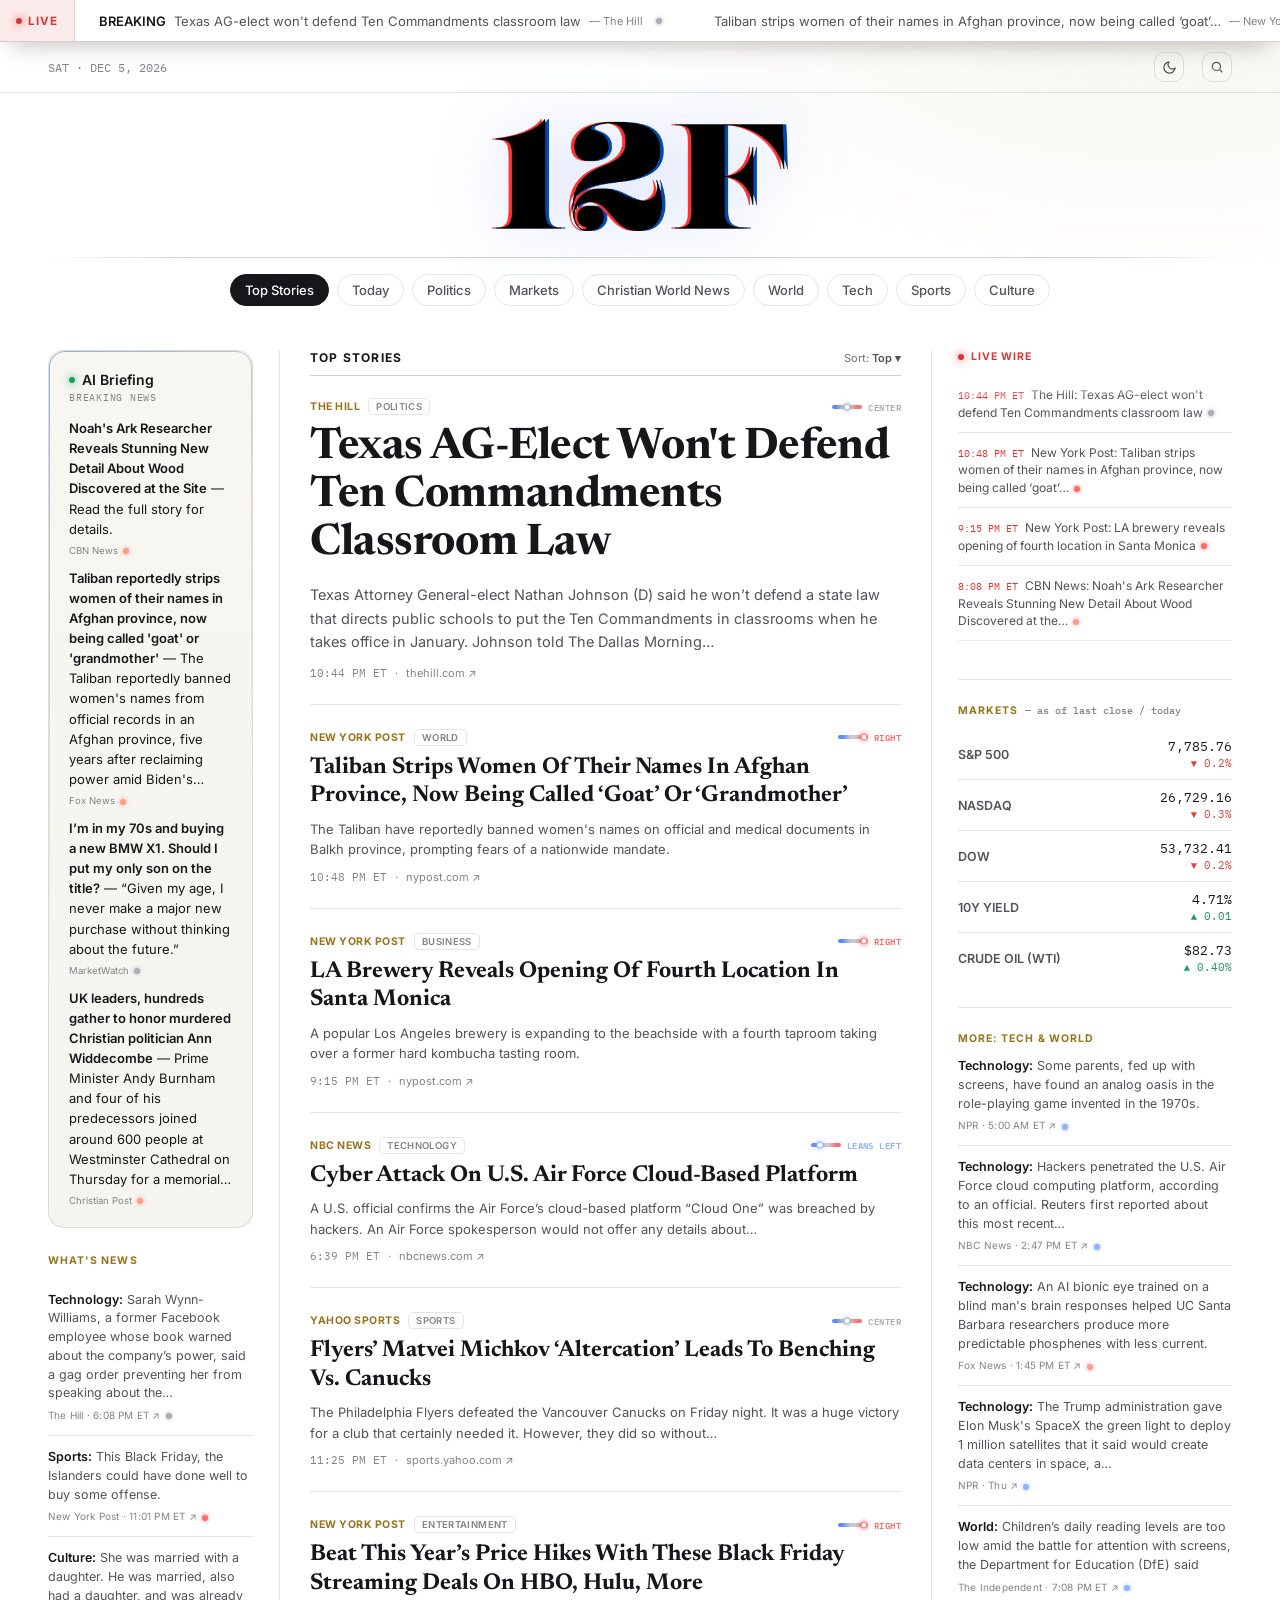
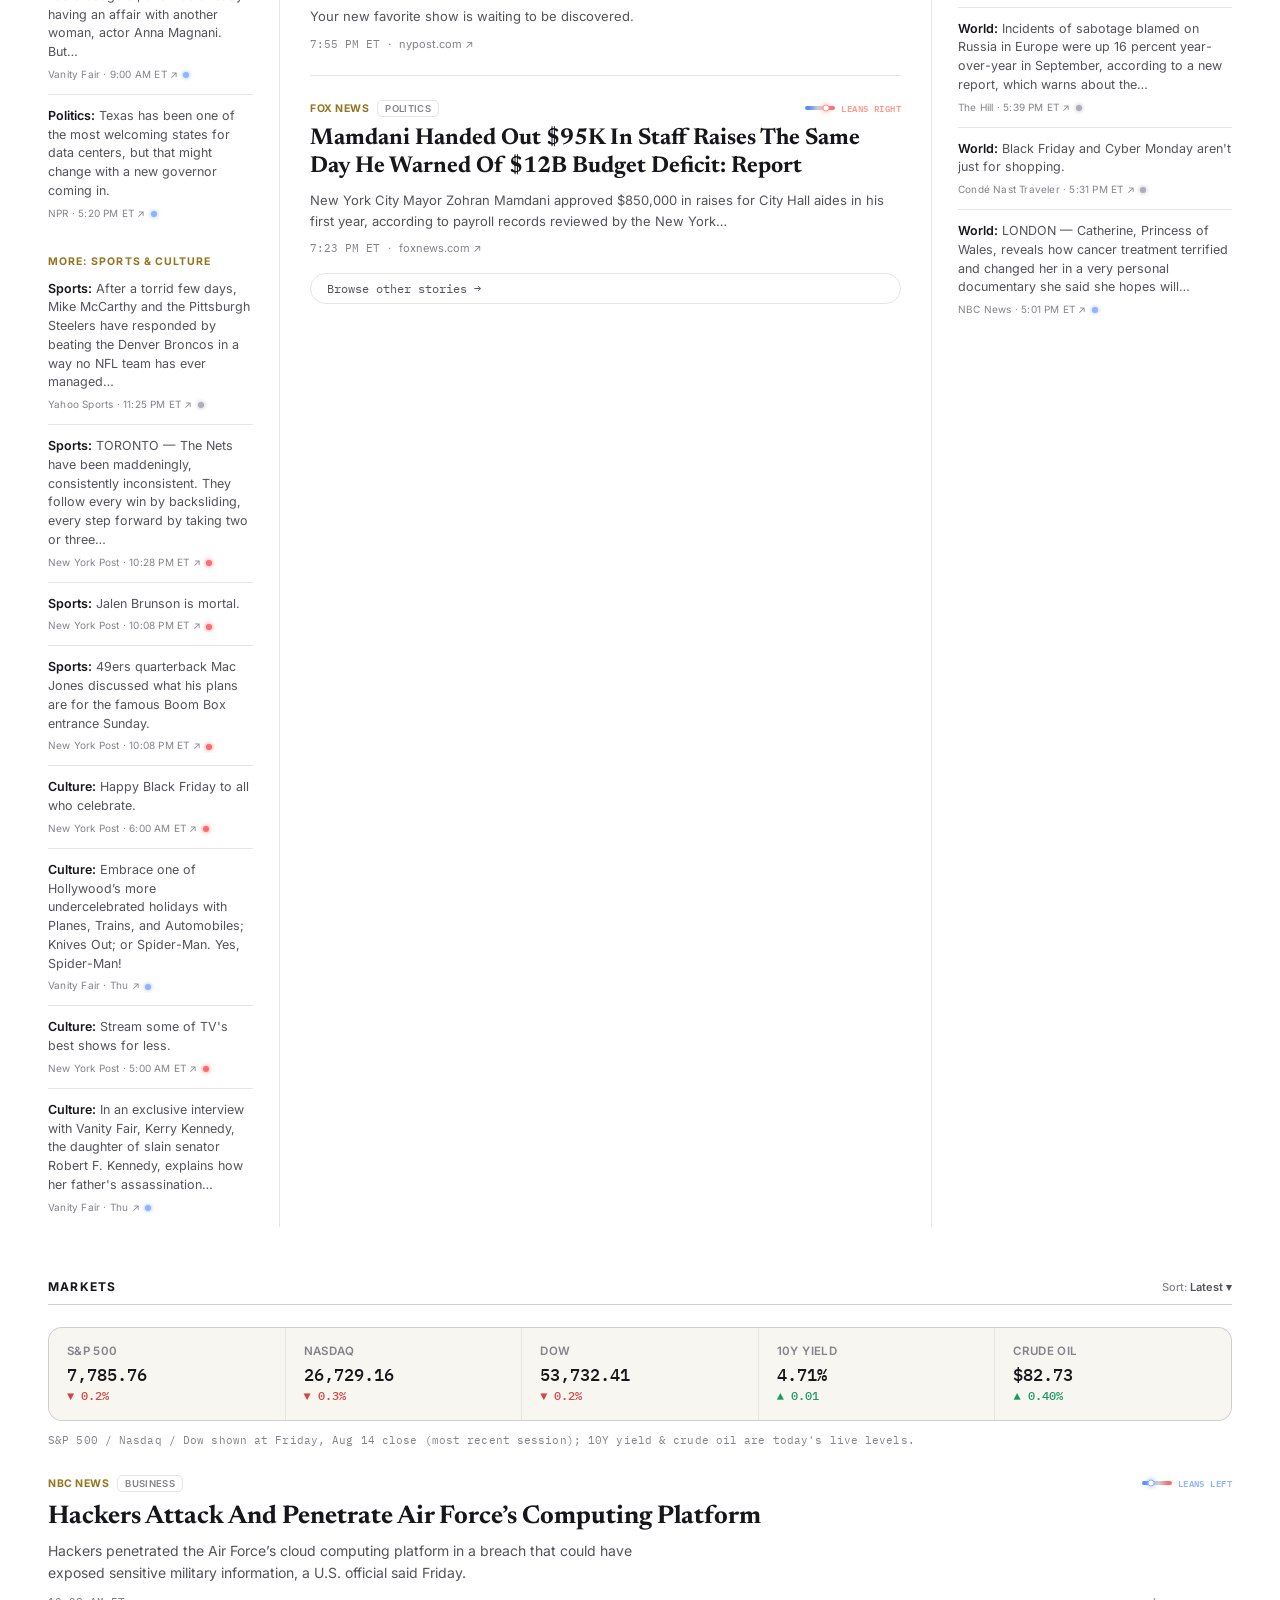
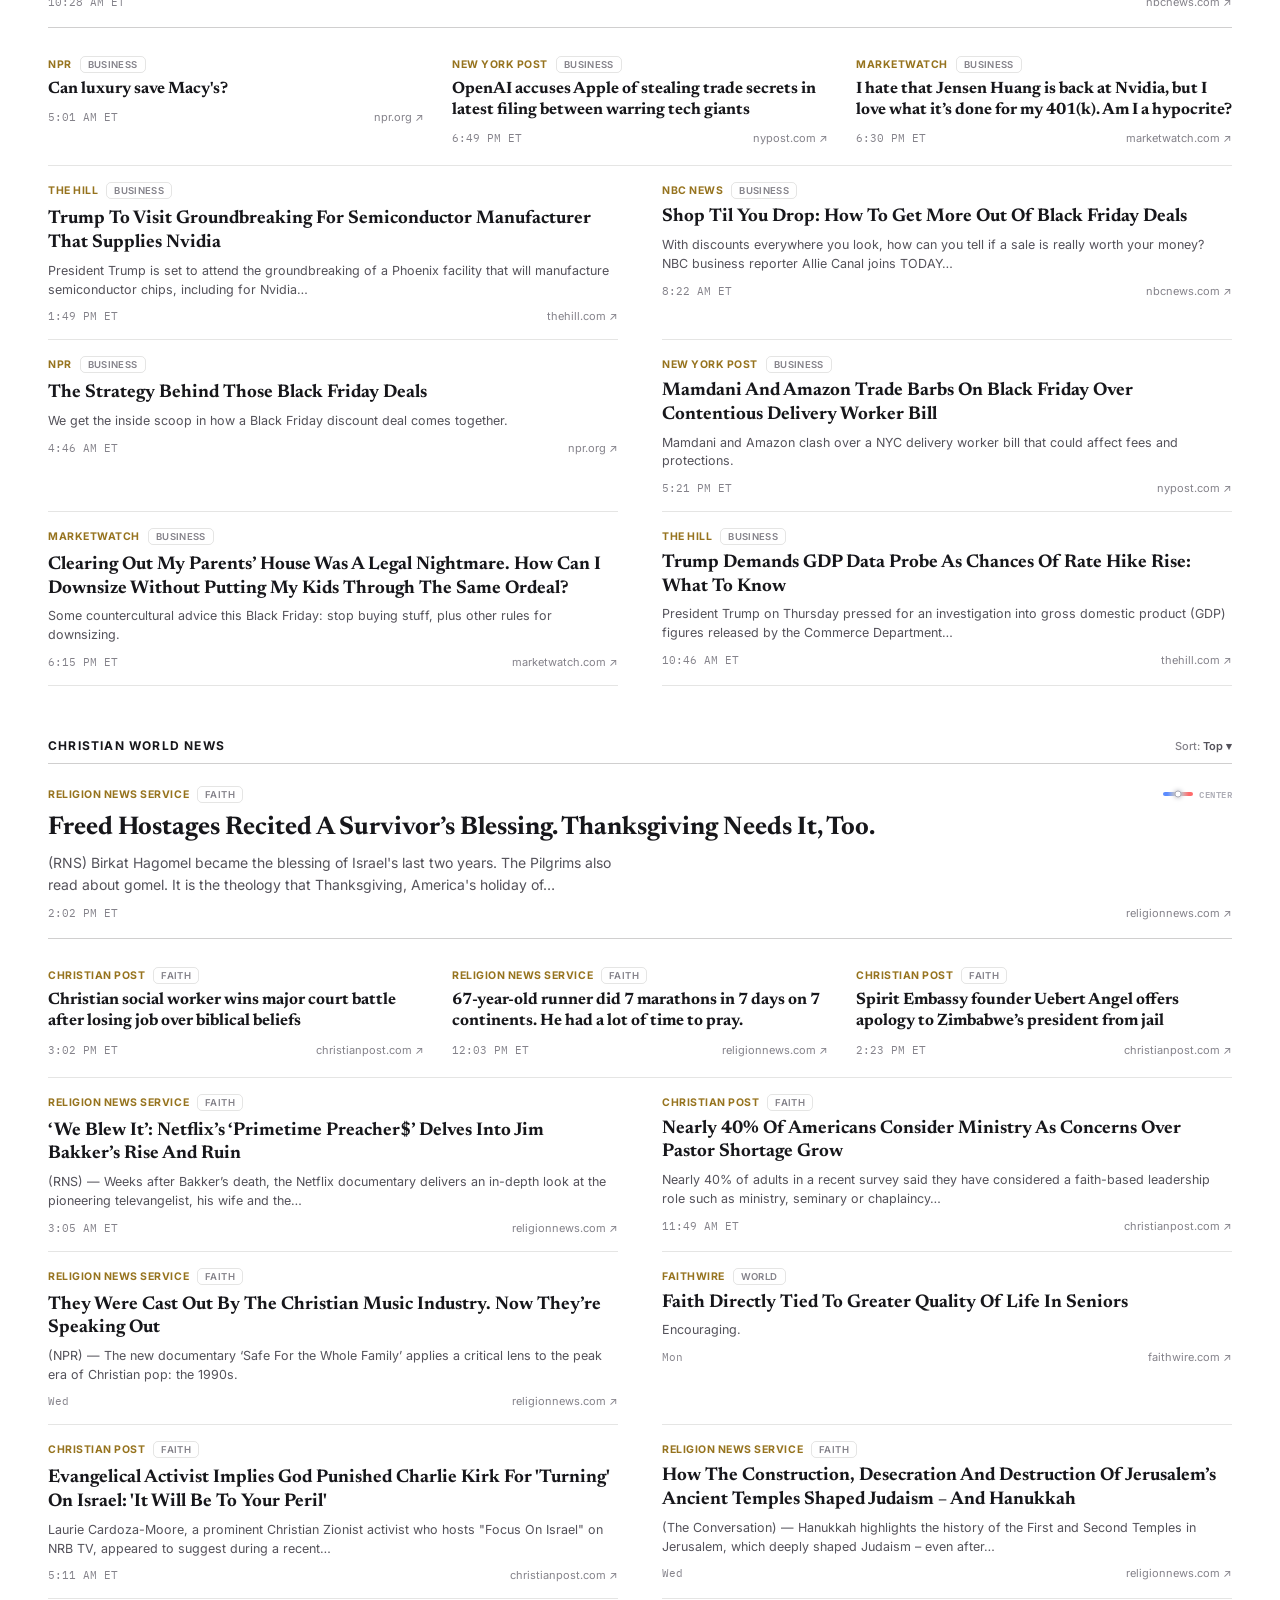
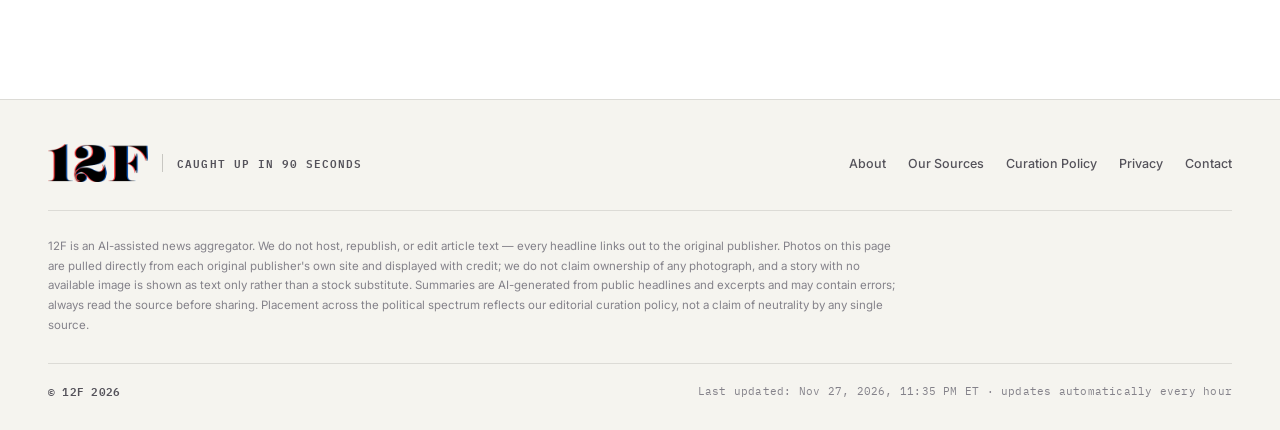
==== commit 141173f8: "Automated hourly news refresh" ====
--- a/index.html
+++ b/index.html
@@ -123,19 +123,19 @@
 <ul>
 <!-- AUTO:BRIEFING_START -->
 <li><b>Noah&#x27;s Ark Researcher Reveals Stunning New Detail About Wood Discovered at the Site</b> — Read the full story for details. <span class="cite"><a href="https://www1.cbn.com/cbnnews/world/2026/november/noahs-ark-researcher-reveals-stunning-new-detail-about-wood-discovered-at-the-site" target="_blank" rel="noopener noreferrer">CBN News</a><span class="bias-dot-mini bias-CR" title="Source bias rating: Leans Right"></span></span></li>
-<li><b>RAF issues apology after military jets flown low above Lockerbie near deadly bombing anniversary</b> — Hundreds of people lost their lives in the Lockerbie bombing in 1988 <span class="cite"><a href="https://www.the-independent.com/news/uk/home-news/raf-apology-military-jets-lockerbie-bombing-anniversary-b3093075.html" target="_blank" rel="noopener noreferrer">The Independent</a><span class="bias-dot-mini bias-CL" title="Source bias rating: Leans Left"></span></span></li>
-<li><b>These stocks soared the most during a wild week highlighted by Huang’s return to Nvidia</b> — Nvidia’s stock soared this week, but was still down nearly 28% for November and 21% for 2026. <span class="cite"><a href="https://www.marketwatch.com/story/these-stocks-soared-the-most-during-a-wild-week-highlighted-by-huangs-return-to-nvidia-578b3f9a?mod=mw_rss_topstories" target="_blank" rel="noopener noreferrer">MarketWatch</a><span class="bias-dot-mini bias-C" title="Source bias rating: Center"></span></span></li>
-<li><b>U.K. trial set for woman who prayed near abortion facility</b> — Read the full story for details. <span class="cite"><a href="https://wng.org/sift/u-k-trial-set-for-woman-who-prayed-near-abortion-facility-1795813517" target="_blank" rel="noopener noreferrer">WORLD Magazine</a><span class="bias-dot-mini bias-CR" title="Source bias rating: Leans Right"></span></span></li>
+<li><b>Taliban reportedly strips women of their names in Afghan province, now being called &#x27;goat&#x27; or &#x27;grandmother&#x27;</b> — The Taliban reportedly banned women&#x27;s names from official records in an Afghan province, five years after reclaiming power amid Biden&#x27;s… <span class="cite"><a href="https://www.foxnews.com/world/taliban-strips-women-names-afghan-province-called-goat-grandmother" target="_blank" rel="noopener noreferrer">Fox News</a><span class="bias-dot-mini bias-CR" title="Source bias rating: Leans Right"></span></span></li>
+<li><b>I’m in my 70s and buying a new BMW X1. Should I put my only son on the title?</b> — “Given my age, I never make a major new purchase without thinking about the future.” <span class="cite"><a href="https://www.marketwatch.com/story/im-in-my-70s-and-buying-a-new-bmw-x1-should-i-put-my-only-son-on-the-title-25731040?mod=mw_rss_topstories" target="_blank" rel="noopener noreferrer">MarketWatch</a><span class="bias-dot-mini bias-C" title="Source bias rating: Center"></span></span></li>
+<li><b>UK leaders, hundreds gather to honor murdered Christian politician Ann Widdecombe</b> — Prime Minister Andy Burnham and four of his predecessors joined around 600 people at Westminster Cathedral on Thursday for a memorial… <span class="cite"><a href="https://www.christianpost.com/news/uk-leaders-honor-murdered-christian-politician-ann-widdecombe.html" target="_blank" rel="noopener noreferrer">Christian Post</a><span class="bias-dot-mini bias-CR" title="Source bias rating: Leans Right"></span></span></li>
 <!-- AUTO:BRIEFING_END -->
 </ul>
 </div>
 <div class="kicker">What's News</div>
 <ul class="digest-list">
 <!-- AUTO:DIGEST_START -->
-<li data-cat="tech" data-today="yes" data-ts="1795806621"><b>Technology:</b> Stay up to date on the latest AI technology advancements and learn about the challenges and opportunities AI presents now and for the future. <span class="meta"><a href="https://www.foxnews.com/tech/ai-newsletter-locals-never-seen-nothing-like-hulking-meta-data-center" target="_blank" rel="noopener noreferrer">Fox News · 2:10 PM ET ↗</a><span class="bias-dot-mini bias-CR" title="Source bias rating: Leans Right"></span></span></li>
-<li data-cat="sports" data-today="yes" data-ts="1795812390"><b>Sports:</b> Rob Pelinka knows he needs to go all in. The Lakers are championship contenders. Luka Doncic is leading the MVP race. If the GM plays his cards… <span class="meta"><a href="https://nypost.com/2026/11/27/sports/lakers-trade-target-brook-lopez-clippers/" target="_blank" rel="noopener noreferrer">New York Post · 3:46 PM ET ↗</a><span class="bias-dot-mini bias-R" title="Source bias rating: Right"></span></span></li>
+<li data-cat="tech" data-today="yes" data-ts="1795820884"><b>Technology:</b> Sarah Wynn-Williams, a former Facebook employee whose book warned about the company’s power, said a gag order preventing her from speaking about the… <span class="meta"><a href="https://thehill.com/policy/technology/6245761-sarah-wynn-williams-meta-gag-order/" target="_blank" rel="noopener noreferrer">The Hill · 6:08 PM ET ↗</a><span class="bias-dot-mini bias-C" title="Source bias rating: Center"></span></span></li>
+<li data-cat="sports" data-today="yes" data-ts="1795838462"><b>Sports:</b> This Black Friday, the Islanders could have done well to buy some offense. <span class="meta"><a href="https://nypost.com/2026/11/27/sports/islanders-offense-anemic-yet-again-in-messy-loss-to-jets/" target="_blank" rel="noopener noreferrer">New York Post · 11:01 PM ET ↗</a><span class="bias-dot-mini bias-R" title="Source bias rating: Right"></span></span></li>
 <li data-cat="culture" data-today="yes" data-ts="1795788000"><b>Culture:</b> She was married with a daughter. He was married, also had a daughter, and was already having an affair with another woman, actor Anna Magnani. But… <span class="meta"><a href="https://www.vanityfair.com/story/ingrid-bergman-roberto-rossellini-affair" target="_blank" rel="noopener noreferrer">Vanity Fair · 9:00 AM ET ↗</a><span class="bias-dot-mini bias-CL" title="Source bias rating: Leans Left"></span></span></li>
-<li data-cat="politics" data-today="yes" data-ts="1795816854"><b>Politics:</b> The U.S. military has delivered Thanksgiving dinner to troops from Civil War Union troops to Vietnam&#x27;s War Zone D, a tradition born in wartime. <span class="meta"><a href="https://www.foxnews.com/politics/turkey-shortages-helicopter-deliveries-extraordinary-history-thanksgiving-war" target="_blank" rel="noopener noreferrer">Fox News · 5:00 PM ET ↗</a><span class="bias-dot-mini bias-CR" title="Source bias rating: Leans Right"></span></span></li>
+<li data-cat="politics" data-today="yes" data-ts="1795818033"><b>Politics:</b> Texas has been one of the most welcoming states for data centers, but that might change with a new governor coming in. <span class="meta"><a href="https://www.npr.org/2026/11/27/nx-s1-6048749/with-abbott-out-what-does-the-future-look-like-for-data-centers-in-texas" target="_blank" rel="noopener noreferrer">NPR · 5:20 PM ET ↗</a><span class="bias-dot-mini bias-CL" title="Source bias rating: Leans Left"></span></span></li>
 <!-- AUTO:DIGEST_END -->
 </ul>
 <p class="empty-note" hidden="" id="digestEmpty">No stories in this category yet.</p>
@@ -143,10 +143,10 @@
 <div class="kicker" style="margin-top:22px;">More: Sports &amp; Culture</div>
 <ul class="digest-list">
 <!-- AUTO:EXPLORE_LEFT_START -->
-<li data-cat="sports" data-today="yes" data-ts="1795812171"><b>Sports:</b> Christian McCaffrey continues to defy the norms when it comes to 30-year-old running backs. <span class="meta"><a href="https://nypost.com/2026/11/27/sports/49ers-christian-mccaffrey-quietly-stellar-season/" target="_blank" rel="noopener noreferrer">New York Post · 3:42 PM ET ↗</a><span class="bias-dot-mini bias-R" title="Source bias rating: Right"></span></span></li>
-<li data-cat="sports" data-today="yes" data-ts="1795811595"><b>Sports:</b> Thirteen hours after a crushing loss at the buzzer to Louisville in the Players Era Festival winner’s bracket, the Johnnies returned to the scene of… <span class="meta"><a href="https://nypost.com/2026/11/27/sports/st-johns-exits-las-vegas-on-a-high-note-with-win-over-iowa-state/" target="_blank" rel="noopener noreferrer">New York Post · 3:33 PM ET ↗</a><span class="bias-dot-mini bias-R" title="Source bias rating: Right"></span></span></li>
-<li data-cat="sports" data-today="yes" data-ts="1795818167"><b>Sports:</b> Join Mile High Report to discuss the action from this Week 12 Black Friday matchup between the Denver Broncos and Pittsburgh Steelers. <span class="meta"><a href="https://sports.yahoo.com/nfl/articles/broncos-vs-steelers-week-12-193000239.html" target="_blank" rel="noopener noreferrer">Yahoo Sports · 5:22 PM ET ↗</a><span class="bias-dot-mini bias-C" title="Source bias rating: Center"></span></span></li>
-<li data-cat="sports" data-today="yes" data-ts="1795811332"><b>Sports:</b> Taylor Fritz spent part of his Thanksgiving with a mystery blonde. <span class="meta"><a href="https://nypost.com/2026/11/27/sports/taylor-fritz-dates-mystery-blonde-dive-bar-thanksgiving-olivia-jade-rumor/" target="_blank" rel="noopener noreferrer">New York Post · 3:28 PM ET ↗</a><span class="bias-dot-mini bias-R" title="Source bias rating: Right"></span></span></li>
+<li data-cat="sports" data-today="yes" data-ts="1795839900"><b>Sports:</b> After a torrid few days, Mike McCarthy and the Pittsburgh Steelers have responded by beating the Denver Broncos in a way no NFL team has ever managed… <span class="meta"><a href="https://sports.yahoo.com/nfl/articles/pittsburgh-steelers-dominant-win-over-042500199.html" target="_blank" rel="noopener noreferrer">Yahoo Sports · 11:25 PM ET ↗</a><span class="bias-dot-mini bias-C" title="Source bias rating: Center"></span></span></li>
+<li data-cat="sports" data-today="yes" data-ts="1795836498"><b>Sports:</b> TORONTO — The Nets have been maddeningly, consistently inconsistent. They follow every win by backsliding, every step forward by taking two or three… <span class="meta"><a href="https://nypost.com/2026/11/27/sports/inconsistent-nets-crushed-by-raptors-after-encouraging-bucks-win/" target="_blank" rel="noopener noreferrer">New York Post · 10:28 PM ET ↗</a><span class="bias-dot-mini bias-R" title="Source bias rating: Right"></span></span></li>
+<li data-cat="sports" data-today="yes" data-ts="1795835335"><b>Sports:</b> Jalen Brunson is mortal. <span class="meta"><a href="https://nypost.com/2026/11/27/sports/knicks-eliminated-from-nba-cup-after-comeback-vs-heat-comes-up-short/" target="_blank" rel="noopener noreferrer">New York Post · 10:08 PM ET ↗</a><span class="bias-dot-mini bias-R" title="Source bias rating: Right"></span></span></li>
+<li data-cat="sports" data-today="yes" data-ts="1795835312"><b>Sports:</b> 49ers quarterback Mac Jones discussed what his plans are for the famous Boom Box entrance Sunday. <span class="meta"><a href="https://nypost.com/2026/11/27/sports/mac-jones-embraces-49ers-viral-boom-box-entrance-ahead-of-first-start-vs-seahawks/" target="_blank" rel="noopener noreferrer">New York Post · 10:08 PM ET ↗</a><span class="bias-dot-mini bias-R" title="Source bias rating: Right"></span></span></li>
 <li data-cat="culture" data-today="yes" data-ts="1795777200"><b>Culture:</b> Happy Black Friday to all who celebrate. <span class="meta"><a href="https://nypost.com/2026/11/27/shopping/paramount-black-friday-deal-get-79-off-your-first-2-months/" target="_blank" rel="noopener noreferrer">New York Post · 6:00 AM ET ↗</a><span class="bias-dot-mini bias-R" title="Source bias rating: Right"></span></span></li>
 <li data-cat="culture" data-today="no" data-ts="1795702024"><b>Culture:</b> Embrace one of Hollywood’s more undercelebrated holidays with Planes, Trains, and Automobiles; Knives Out; or Spider-Man. Yes, Spider-Man! <span class="meta"><a href="https://www.vanityfair.com/hollywood/2021/11/the-best-thanksgiving-movies-to-stream" target="_blank" rel="noopener noreferrer">Vanity Fair · Thu ↗</a><span class="bias-dot-mini bias-CL" title="Source bias rating: Leans Left"></span></span></li>
 <li data-cat="culture" data-today="yes" data-ts="1795773600"><b>Culture:</b> Stream some of TV&#x27;s best shows for less. <span class="meta"><a href="https://nypost.com/2026/11/27/shopping/apple-tv-black-friday-deal-get-6-months-for-50-off/" target="_blank" rel="noopener noreferrer">New York Post · 5:00 AM ET ↗</a><span class="bias-dot-mini bias-R" title="Source bias rating: Right"></span></span></li>
@@ -158,94 +158,94 @@
 <main class="lead-col">
 <div class="kicker-row"><span id="leadColLabel">Top Stories</span> <span class="sort">Sort: <b>Top ▾</b></span></div>
 <!-- AUTO:LEAD_START -->
-<article class="lead-story" data-cat="politics" data-today="yes" data-ts="1795818033">
-        <div class="byline"><span class="source-tag">NPR</span><span class="lean">National</span><span class="bias-meter bias-CL" title="Source bias rating: Leans Left"><span class="bias-track"><span class="bias-dot"></span></span><span class="bias-label">Leans Left</span></span></div>
-<div class="media"><img class="cover-photo" src="https://media.npr.org/include/images/tracking/npr-rss-pixel.png?story=nx-s1-6048749" alt="With Abbott out, what does the future look like for data centers in Texas?" referrerpolicy="no-referrer" onerror="this.closest('.media').style.display='none'"><div class="photo-credit">Photo: via NPR</div></div>
-        <h2>With Abbott out, what does the future look like for data centers in Texas?</h2>
-        <p class="dek">Texas has been one of the most welcoming states for data centers, but that might change with a new governor coming in.</p>
-        <div class="byline"><span class="mono">5:20 PM ET</span><span>·</span><a href="https://www.npr.org/2026/11/27/nx-s1-6048749/with-abbott-out-what-does-the-future-look-like-for-data-centers-in-texas" target="_blank" rel="noopener noreferrer">npr.org ↗</a></div>
+<article class="lead-story" data-cat="politics" data-today="yes" data-ts="1795837488">
+        <div class="byline"><span class="source-tag">The Hill</span><span class="lean">Politics</span><span class="bias-meter bias-C" title="Source bias rating: Center"><span class="bias-track"><span class="bias-dot"></span></span><span class="bias-label">Center</span></span></div>
+<div class="media"><img class="cover-photo" src="https://thehill.com/wp-content/uploads/sites/2/2026/11/AP26078063733457-e1793819833601.jpg?w=900" alt="Texas AG-elect won&#x27;t defend Ten Commandments classroom law" referrerpolicy="no-referrer" onerror="this.closest('.media').style.display='none'"><div class="photo-credit">Photo: via The Hill</div></div>
+        <h2>Texas AG-elect won&#x27;t defend Ten Commandments classroom law</h2>
+        <p class="dek">Texas Attorney General-elect Nathan Johnson (D) said he won’t defend a state law that directs public schools to put the Ten Commandments in classrooms when he takes office in January. Johnson told The Dallas Morning…</p>
+        <div class="byline"><span class="mono">10:44 PM ET</span><span>·</span><a href="https://thehill.com/homenews/state-watch/6245846-texas-ag-johnson-ten-commandments/" target="_blank" rel="noopener noreferrer">thehill.com ↗</a></div>
       </article>
 
       <div class="hr"></div>
 
-<article class="sub-story" data-cat="world" data-today="yes" data-ts="1795818660">
-        <div class="byline"><span class="source-tag">Condé Nast Traveler</span><span class="lean">Travel</span><span class="bias-meter bias-C" title="Source bias rating: Center"><span class="bias-track"><span class="bias-dot"></span></span><span class="bias-label">Center</span></span></div>
+<article class="sub-story" data-cat="world" data-today="yes" data-ts="1795837697">
+        <div class="byline"><span class="source-tag">New York Post</span><span class="lean">World</span><span class="bias-meter bias-R" title="Source bias rating: Right"><span class="bias-track"><span class="bias-dot"></span></span><span class="bias-label">Right</span></span></div>
         <div class="story-row">
-          <img class="thumb" src="https://media.cntraveler.com/photos/6aff6e0c3cd717dd99ddd94d/master/pass/Early%20travel%20Tuesday%20Deals2.jpg" alt="Steep 2026 Travel Tuesday Deals Are Already Rolling In" referrerpolicy="no-referrer" onerror="this.style.display='none'">
+          <img class="thumb" src="https://nypost.com/wp-content%2Fuploads%2Fsites%2F2%2F2026%2F11%2Fafghan-burqa-clad-women-carry-149817804.jpg?w%3D1024" alt="Taliban strips women of their names in Afghan province, now being called ‘goat’ or ‘grandmother’" referrerpolicy="no-referrer" onerror="this.style.display='none'">
           <div class="story-col">
-            <h3>Steep 2026 Travel Tuesday Deals Are Already Rolling In</h3>
-            <p>Black Friday and Cyber Monday aren&#x27;t just for shopping.</p>
-            <div class="byline"><span class="mono">5:31 PM ET</span><span>·</span><a href="https://www.cntraveler.com/story/best-travel-tuesday-deals-11-27-2026" target="_blank" rel="noopener noreferrer">cntraveler.com ↗</a></div>
+            <h3>Taliban strips women of their names in Afghan province, now being called ‘goat’ or ‘grandmother’</h3>
+            <p>The Taliban have reportedly banned women&#x27;s names on official and medical documents in Balkh province, prompting fears of a nationwide mandate.</p>
+            <div class="byline"><span class="mono">10:48 PM ET</span><span>·</span><a href="https://nypost.com/2026/11/27/world-news/taliban-reportedly-strips-womens-names-for-offensive-animal-terms-in-afghanistan/" target="_blank" rel="noopener noreferrer">nypost.com ↗</a></div>
           </div>
         </div>
       </article>
 
       <div class="hr"></div>
 
-<article class="sub-story" data-cat="markets" data-today="yes" data-ts="1795818083">
+<article class="sub-story" data-cat="markets" data-today="yes" data-ts="1795832145">
         <div class="byline"><span class="source-tag">New York Post</span><span class="lean">Business</span><span class="bias-meter bias-R" title="Source bias rating: Right"><span class="bias-track"><span class="bias-dot"></span></span><span class="bias-label">Right</span></span></div>
         <div class="story-row">
-          <img class="thumb" src="https://nypost.com/wp-content%2Fuploads%2Fsites%2F2%2F2026%2F11%2Fmamdani-amazon-trade-black-friday-150205556.jpg?w%3D1024" alt="Mamdani and Amazon trade barbs on Black Friday over contentious delivery worker bill" referrerpolicy="no-referrer" onerror="this.style.display='none'">
+          <img class="thumb" src="https://nypost.com/wp-content%2Fuploads%2Fsites%2F2%2F2026%2F11%2Fhermosa-beach-people-enjoying-bar-150230216.jpg?w%3D760" alt="LA brewery reveals opening of fourth location in Santa Monica" referrerpolicy="no-referrer" onerror="this.style.display='none'">
           <div class="story-col">
-            <h3>Mamdani and Amazon trade barbs on Black Friday over contentious delivery worker bill</h3>
-            <p>Mayor Zohran Mamdani and Amazon used Black Friday to trade barbs over a controversial proposed labor law that the retail giant claims could hike prices for Big…</p>
-            <div class="byline"><span class="mono">5:21 PM ET</span><span>·</span><a href="https://nypost.com/2026/11/27/us-news/mamdani-and-amazon-trade-barbs-on-black-friday-over-contentious-delivery-worker-bill/" target="_blank" rel="noopener noreferrer">nypost.com ↗</a></div>
+            <h3>LA brewery reveals opening of fourth location in Santa Monica</h3>
+            <p>A popular Los Angeles brewery is expanding to the beachside with a fourth taproom taking over a former hard kombucha tasting room.</p>
+            <div class="byline"><span class="mono">9:15 PM ET</span><span>·</span><a href="https://nypost.com/2026/11/27/business/la-brewery-reveals-opening-of-fourth-location-in-santa-monica/" target="_blank" rel="noopener noreferrer">nypost.com ↗</a></div>
           </div>
         </div>
       </article>
 
       <div class="hr"></div>
 
-<article class="sub-story" data-cat="tech" data-today="yes" data-ts="1795808838">
+<article class="sub-story" data-cat="tech" data-today="yes" data-ts="1795822795">
         <div class="byline"><span class="source-tag">NBC News</span><span class="lean">Technology</span><span class="bias-meter bias-CL" title="Source bias rating: Leans Left"><span class="bias-track"><span class="bias-dot"></span></span><span class="bias-label">Leans Left</span></span></div>
         <div class="story-row">
-          <img class="thumb" src="https://prodamdnewsencoding.akamaized.net/NBC_News_Digital/now_daily_a_air_force_hack_261127/1/abs/index.m3u8" alt="Hackers hit U.S. Air Force computing platform" referrerpolicy="no-referrer" onerror="this.style.display='none'">
+          <img class="thumb" src="https://prodamdnewsencoding.akamaized.net/NBC_News_Digital/nn_kod_air_force_cyber_attack_261127/1/abs/index.m3u8" alt="Cyber attack on U.S. Air Force cloud-based platform" referrerpolicy="no-referrer" onerror="this.style.display='none'">
           <div class="story-col">
-            <h3>Hackers hit U.S. Air Force computing platform</h3>
-            <p>Hackers penetrated the U.S. Air Force cloud computing platform, according to an official. Reuters first reported about this most recent cyberintrusion against…</p>
-            <div class="byline"><span class="mono">2:47 PM ET</span><span>·</span><a href="https://www.nbcnews.com/now/video/hackers-hit-u-s-air-force-computing-platform-274277445537" target="_blank" rel="noopener noreferrer">nbcnews.com ↗</a></div>
+            <h3>Cyber attack on U.S. Air Force cloud-based platform</h3>
+            <p>A U.S. official confirms the Air Force’s cloud-based platform “Cloud One” was breached by hackers. An Air Force spokesperson would not offer any details about…</p>
+            <div class="byline"><span class="mono">6:39 PM ET</span><span>·</span><a href="https://www.nbcnews.com/nightly-news/video/cyber-attack-on-u-s-air-force-cloud-based-platform-274285637711" target="_blank" rel="noopener noreferrer">nbcnews.com ↗</a></div>
           </div>
         </div>
       </article>
 
       <div class="hr"></div>
 
-<article class="sub-story" data-cat="sports" data-today="yes" data-ts="1795818319">
+<article class="sub-story" data-cat="sports" data-today="yes" data-ts="1795839923">
         <div class="byline"><span class="source-tag">Yahoo Sports</span><span class="lean">Sports</span><span class="bias-meter bias-C" title="Source bias rating: Center"><span class="bias-track"><span class="bias-dot"></span></span><span class="bias-label">Center</span></span></div>
         <div class="story-row">
-          <img class="thumb" src="https://media.zenfs.com/en/sb_nation_articles_115/0f5e35e53ce8934817df2b1fa5fa13cf.jpg" alt="Patriots vs. Chargers Friday injury report: Four ruled out, Christian Barmore questionable" referrerpolicy="no-referrer" onerror="this.style.display='none'">
+          <img class="thumb" src="https://media.zenfs.com/en/clutchpoints_articles_939/9e522d63a0978d33a66a3d3dd4fb756d.jpg_up.jpg" alt="Flyers’ Matvei Michkov ‘altercation’ leads to benching vs. Canucks" referrerpolicy="no-referrer" onerror="this.style.display='none'">
           <div class="story-col">
-            <h3>Patriots vs. Chargers Friday injury report: Four ruled out, Christian Barmore questionable</h3>
-            <p>Game designations for Week 12 at SoFi Stadium.</p>
-            <div class="byline"><span class="mono">5:25 PM ET</span><span>·</span><a href="https://sports.yahoo.com/nfl/articles/patriots-vs-chargers-friday-injury-191511480.html" target="_blank" rel="noopener noreferrer">sports.yahoo.com ↗</a></div>
+            <h3>Flyers’ Matvei Michkov ‘altercation’ leads to benching vs. Canucks</h3>
+            <p>The Philadelphia Flyers defeated the Vancouver Canucks on Friday night. It was a huge victory for a club that certainly needed it. However, they did so without…</p>
+            <div class="byline"><span class="mono">11:25 PM ET</span><span>·</span><a href="https://sports.yahoo.com/nhl/articles/flyers-matvei-michkov-altercation-leads-042523501.html" target="_blank" rel="noopener noreferrer">sports.yahoo.com ↗</a></div>
           </div>
         </div>
       </article>
 
       <div class="hr"></div>
 
-<article class="sub-story" data-cat="culture" data-today="yes" data-ts="1795794529">
+<article class="sub-story" data-cat="culture" data-today="yes" data-ts="1795827300">
         <div class="byline"><span class="source-tag">New York Post</span><span class="lean">Entertainment</span><span class="bias-meter bias-R" title="Source bias rating: Right"><span class="bias-track"><span class="bias-dot"></span></span><span class="bias-label">Right</span></span></div>
         <div class="story-row">
-          <img class="thumb" src="https://nypost.com/wp-content%2Fuploads%2Fsites%2F2%2F2026%2F11%2Fblack-friday-streaming-deals.jpg?quality%3D90%26strip%3Dall" alt="I track streaming subscriptions all year —These Black Friday deals are the best" referrerpolicy="no-referrer" onerror="this.style.display='none'">
+          <img class="thumb" src="https://nypost.com/wp-content%2Fuploads%2Fsites%2F2%2F2026%2F11%2Fnewspress-collage-8hrnecimr-1795826471532.jpg?quality%3D90%26strip%3Dall%261795808593%261795808593" alt="Beat this year’s price hikes with these Black Friday streaming deals on HBO, Hulu, more" referrerpolicy="no-referrer" onerror="this.style.display='none'">
           <div class="story-col">
-            <h3>I track streaming subscriptions all year —These Black Friday deals are the best</h3>
+            <h3>Beat this year’s price hikes with these Black Friday streaming deals on HBO, Hulu, more</h3>
             <p>Your new favorite show is waiting to be discovered.</p>
-            <div class="byline"><span class="mono">10:48 AM ET</span><span>·</span><a href="https://nypost.com/shopping/best-black-friday-streaming-deals-2026/" target="_blank" rel="noopener noreferrer">nypost.com ↗</a></div>
+            <div class="byline"><span class="mono">7:55 PM ET</span><span>·</span><a href="https://nypost.com/shopping/best-black-friday-streaming-deals-2026/" target="_blank" rel="noopener noreferrer">nypost.com ↗</a></div>
           </div>
         </div>
       </article>
 
       <div class="hr"></div>
 
-<article class="sub-story" data-cat="politics" data-today="yes" data-ts="1795817931">
-        <div class="byline"><span class="source-tag">NBC News</span><span class="lean">Politics</span><span class="bias-meter bias-CL" title="Source bias rating: Leans Left"><span class="bias-track"><span class="bias-dot"></span></span><span class="bias-label">Leans Left</span></span></div>
+<article class="sub-story" data-cat="politics" data-today="yes" data-ts="1795825438">
+        <div class="byline"><span class="source-tag">Fox News</span><span class="lean">Politics</span><span class="bias-meter bias-CR" title="Source bias rating: Leans Right"><span class="bias-track"><span class="bias-dot"></span></span><span class="bias-label">Leans Right</span></span></div>
         <div class="story-row">
-          <img class="thumb" src="https://media-cldnry.s-nbcnews.com/image/upload/t_fit_1500w/rockcms/2026-11/261127-zohran-achilles-surgery-jg-a0b96a.jpg" alt="Zohran Mamdani has successful surgery for torn Achilles and will make full recovery, staff says" referrerpolicy="no-referrer" onerror="this.style.display='none'">
+          <img class="thumb" src="https://a57.foxnews.com/static.foxnews.com/foxnews.com/content/uploads/2026/11/931/523/zohran-mamdani-nypd-strategic-response-group.jpg?ve=1&amp;tl=1" alt="Mamdani handed out $95K in staff raises the same day he warned of $12B budget deficit: report" referrerpolicy="no-referrer" onerror="this.style.display='none'">
           <div class="story-col">
-            <h3>Zohran Mamdani has successful surgery for torn Achilles and will make full recovery, staff says</h3>
-            <p>Surgery to repair New York City Mayor Zohran Mamdani’s Achilles tendon went well Friday and he’s now recovering at Gracie Mansion, his press secretary said.</p>
-            <div class="byline"><span class="mono">5:18 PM ET</span><span>·</span><a href="https://www.nbcnews.com/news/us-news/zohran-mamdani-surgery-torn-achilles-successful-ll-make-full-recovery-rcna611501" target="_blank" rel="noopener noreferrer">nbcnews.com ↗</a></div>
+            <h3>Mamdani handed out $95K in staff raises the same day he warned of $12B budget deficit: report</h3>
+            <p>New York City Mayor Zohran Mamdani approved $850,000 in raises for City Hall aides in his first year, according to payroll records reviewed by the New York…</p>
+            <div class="byline"><span class="mono">7:23 PM ET</span><span>·</span><a href="https://www.foxnews.com/politics/mamdani-handed-95k-staff-raises-same-day-warned-12b-budget-deficit-report" target="_blank" rel="noopener noreferrer">foxnews.com ↗</a></div>
           </div>
         </div>
       </article>
@@ -253,12 +253,12 @@
 <p class="empty-note" hidden="" id="topStoriesEmpty">No stories in this category yet — check back after the next refresh.</p>
 <!-- AUTO:CATGRIDS_START -->
 <div class="flat-grid cat-grid cat-grid--a" data-cat-grid="politics">
-<div class="cg-block cg-hero-medium" data-cat="politics" data-today="yes" data-ts="1795816800">
-        <div class="media"><img class="hero-medium-photo" src="https://thehill.com/wp-content/uploads/sites/2/2026/11/assisted_living_070425ap01_w.jpg?w=900" alt="&#x27;SNL&#x27; caregiving sketch gives new momentum to bipartisan push in Congress" referrerpolicy="no-referrer" onerror="this.closest('.media').style.display='none'"><div class="photo-credit">Photo: via The Hill</div></div>
-        <div class="byline"><span class="source-tag">The Hill</span><span class="lean">Politics</span><span class="bias-meter bias-C" title="Source bias rating: Center"><span class="bias-track"><span class="bias-dot"></span></span><span class="bias-label">Center</span></span></div>
-        <h3>&#x27;SNL&#x27; caregiving sketch gives new momentum to bipartisan push in Congress</h3>
-        <p>A legislative push to support people who provide out-of-pocket care for their aging parents got a boost from a viral “Saturday Night Live” (&quot;SNL&quot;) sketch that sparked…</p>
-        <div class="meta"><span class="mono">5:00 PM ET</span><a href="https://thehill.com/homenews/6243704-snl-skit-boosts-caregiver-legislation/" target="_blank" rel="noopener noreferrer">thehill.com ↗</a></div>
+<div class="cg-block cg-hero-medium" data-cat="politics" data-today="yes" data-ts="1795817931">
+        <div class="media"><img class="hero-medium-photo" src="https://media-cldnry.s-nbcnews.com/image/upload/t_fit_1500w/rockcms/2026-11/261127-zohran-achilles-surgery-jg-a0b96a.jpg" alt="Zohran Mamdani has successful surgery for torn Achilles and will make full recovery, staff says" referrerpolicy="no-referrer" onerror="this.closest('.media').style.display='none'"><div class="photo-credit">Photo: via NBC News</div></div>
+        <div class="byline"><span class="source-tag">NBC News</span><span class="lean">Politics</span><span class="bias-meter bias-CL" title="Source bias rating: Leans Left"><span class="bias-track"><span class="bias-dot"></span></span><span class="bias-label">Leans Left</span></span></div>
+        <h3>Zohran Mamdani has successful surgery for torn Achilles and will make full recovery, staff says</h3>
+        <p>Surgery to repair New York City Mayor Zohran Mamdani’s Achilles tendon went well Friday and he’s now recovering at Gracie Mansion, his press secretary said.</p>
+        <div class="meta"><span class="mono">5:18 PM ET</span><a href="https://www.nbcnews.com/news/us-news/zohran-mamdani-surgery-torn-achilles-successful-ll-make-full-recovery-rcna611501" target="_blank" rel="noopener noreferrer">nbcnews.com ↗</a></div>
       </div>
       <div class="cg-block cg-strip">
 <div class="cg-strip-item" data-cat="politics" data-today="yes" data-ts="1795815164">
@@ -266,18 +266,52 @@
           <h4>Nithya Raman’s inauguration comes with a $100K price tag for top-tier VIP access</h4>
           <div class="meta"><span class="mono">4:32 PM ET</span><a href="https://nypost.com/2026/11/27/us-news/nithya-ramans-inauguration-comes-with-a-100k-price-tag-for-top-tier-vip-access/" target="_blank" rel="noopener noreferrer">nypost.com ↗</a></div>
         </div>
-<div class="cg-strip-item" data-cat="politics" data-today="yes" data-ts="1795816699">
+<div class="cg-strip-item" data-cat="politics" data-today="yes" data-ts="1795829223">
+          <div class="byline"><span class="source-tag">The Hill</span><span class="lean">Politics</span></div>
+          <h4>Dean says &#x27;Pennsylvania deserves better&#x27; as she mulls challenging Fetterman</h4>
+          <div class="meta"><span class="mono">8:27 PM ET</span><a href="https://thehill.com/homenews/house/6245814-madeleine-dean-senate-bid-fetterman/" target="_blank" rel="noopener noreferrer">thehill.com ↗</a></div>
+        </div>
+<div class="cg-strip-item" data-cat="politics" data-today="yes" data-ts="1795816854">
+          <div class="byline"><span class="source-tag">Fox News</span><span class="lean">Politics</span></div>
+          <h4>From turkey shortages to helicopter deliveries: The extraordinary history of Thanksgiving during war</h4>
+          <div class="meta"><span class="mono">5:00 PM ET</span><a href="https://www.foxnews.com/politics/turkey-shortages-helicopter-deliveries-extraordinary-history-thanksgiving-war" target="_blank" rel="noopener noreferrer">foxnews.com ↗</a></div>
+        </div>
+      </div>
+      <div class="cg-block cg-mixed2">
+<div class="cg-mixed-item" data-cat="politics" data-today="yes" data-ts="1795816699">
           <div class="byline"><span class="source-tag">NPR</span><span class="lean">National</span></div>
-          <h4>Postmortem of AI ads</h4>
-          <div class="meta"><span class="mono">4:58 PM ET</span><a href="https://www.npr.org/2026/11/27/nx-s1-6045833/postmortem-of-ai-ads" target="_blank" rel="noopener noreferrer">npr.org ↗</a></div>
-        </div>
-<div class="cg-strip-item" data-cat="politics" data-today="yes" data-ts="1795805433">
+          <div class="story-row">
+            <img class="thumb" src="https://media.npr.org/include/images/tracking/npr-rss-pixel.png?story=nx-s1-6045833" alt="Postmortem of AI ads" referrerpolicy="no-referrer" onerror="this.style.display='none'">
+            <div class="story-col">
+              <h3>Postmortem of AI ads</h3>
+              <p>The data AI companies have been accumulating in this cycle will help serve future ads to hyper-specific audiences.</p>
+              <div class="meta"><span class="mono">4:58 PM ET</span><a href="https://www.npr.org/2026/11/27/nx-s1-6045833/postmortem-of-ai-ads" target="_blank" rel="noopener noreferrer">npr.org ↗</a></div>
+            </div>
+          </div>
+        </div>
+<div class="cg-mixed-item" data-cat="politics" data-today="yes" data-ts="1795805433">
           <div class="byline"><span class="source-tag">NBC News</span><span class="lean">Politics</span></div>
-          <h4>Nebraska Sen. Deb Fischer’s husband died by suicide, spokesperson says</h4>
+          <h3>Nebraska Sen. Deb Fischer’s husband died by suicide, spokesperson says</h3>
+          <p>The husband of Sen. Deb Fischer, R-Neb., died by suicide, her office announced. Bruce Fischer made headlines for refusing to shake the hand…</p>
           <div class="meta"><span class="mono">1:50 PM ET</span><a href="https://www.nbcnews.com/news/us-news/nebraska-sen-deb-fischers-husband-died-suicide-spokesperson-says-rcna611591" target="_blank" rel="noopener noreferrer">nbcnews.com ↗</a></div>
         </div>
-      </div>
-      <div class="cg-block cg-mixed2">
+<div class="cg-mixed-item" data-cat="politics" data-today="yes" data-ts="1795812099">
+          <div class="byline"><span class="source-tag">New York Post</span><span class="lean">Politics</span></div>
+          <div class="story-row">
+            <img class="thumb" src="https://nypost.com/wp-content%2Fuploads%2Fsites%2F2%2F2026%2F11%2Fu-s-supreme-court-seen-150205000.jpg?w%3D1024" alt="Supreme Court to hear arguments on AR-15 bans in huge Second Amendment case" referrerpolicy="no-referrer" onerror="this.style.display='none'">
+            <div class="story-col">
+              <h3>Supreme Court to hear arguments on AR-15 bans in huge Second Amendment case</h3>
+              <p>Almost a dozen states have passed similar assault weapon-style bans, as well as Washington, DC.</p>
+              <div class="meta"><span class="mono">3:41 PM ET</span><a href="https://nypost.com/2026/11/27/us-news/supreme-court-to-hear-arguments-on-ar-15-bans-in-huge-second-amendment-case/" target="_blank" rel="noopener noreferrer">nypost.com ↗</a></div>
+            </div>
+          </div>
+        </div>
+<div class="cg-mixed-item" data-cat="politics" data-today="yes" data-ts="1795826001">
+          <div class="byline"><span class="source-tag">The Hill</span><span class="lean">Politics</span></div>
+          <h3>Mamdani recovering after &#x27;successful&#x27; Achilles surgery</h3>
+          <p>New York City Mayor Zohran Mamdani is recovering at Gracie Mansion—the mayor&#x27;s official residence—following a “successful” surgery on his…</p>
+          <div class="meta"><span class="mono">7:33 PM ET</span><a href="https://thehill.com/homenews/state-watch/6245795-nyc-mayor-achilles-surgery-success/" target="_blank" rel="noopener noreferrer">thehill.com ↗</a></div>
+        </div>
 <div class="cg-mixed-item" data-cat="politics" data-today="yes" data-ts="1795816225">
           <div class="byline"><span class="source-tag">Fox News</span><span class="lean">Politics</span></div>
           <div class="story-row">
@@ -289,149 +323,149 @@
             </div>
           </div>
         </div>
-<div class="cg-mixed-item" data-cat="politics" data-today="yes" data-ts="1795815141">
-          <div class="byline"><span class="source-tag">The Hill</span><span class="lean">Politics</span></div>
-          <h3>Prince William responds after the Diana Award says it can&#x27;t meet financial obligations</h3>
-          <p>Prince William praised the impact of the Diana Award on Thursday after the charity named for his late mother announced it could no longer…</p>
-          <div class="meta"><span class="mono">4:32 PM ET</span><a href="https://thehill.com/blogs/in-the-know/6245656-prince-william-diana-award-administration/" target="_blank" rel="noopener noreferrer">thehill.com ↗</a></div>
-        </div>
-<div class="cg-mixed-item" data-cat="politics" data-today="yes" data-ts="1795812099">
-          <div class="byline"><span class="source-tag">New York Post</span><span class="lean">Politics</span></div>
-          <div class="story-row">
-            <img class="thumb" src="https://nypost.com/wp-content%2Fuploads%2Fsites%2F2%2F2026%2F11%2Fu-s-supreme-court-seen-150205000.jpg?w%3D1024" alt="Supreme Court to hear arguments on AR-15 bans in huge Second Amendment case" referrerpolicy="no-referrer" onerror="this.style.display='none'">
-            <div class="story-col">
-              <h3>Supreme Court to hear arguments on AR-15 bans in huge Second Amendment case</h3>
-              <p>Almost a dozen states have passed similar assault weapon-style bans, as well as Washington, DC.</p>
-              <div class="meta"><span class="mono">3:41 PM ET</span><a href="https://nypost.com/2026/11/27/us-news/supreme-court-to-hear-arguments-on-ar-15-bans-in-huge-second-amendment-case/" target="_blank" rel="noopener noreferrer">nypost.com ↗</a></div>
-            </div>
-          </div>
-        </div>
 <div class="cg-mixed-item" data-cat="politics" data-today="yes" data-ts="1795773600">
           <div class="byline"><span class="source-tag">NPR</span><span class="lean">National</span></div>
           <h3>Trump effectively ended asylum. Advocates look to the Supreme Court to restore it</h3>
           <p>Trump&#x27;s sweeping immigration changes — an asylum ban, mass firings and new legal maneuvers — have all but ended asylum. The high court will…</p>
           <div class="meta"><span class="mono">5:00 AM ET</span><a href="https://www.npr.org/2026/11/27/nx-s1-6037854/trump-effectively-ended-asylum-supreme-court" target="_blank" rel="noopener noreferrer">npr.org ↗</a></div>
         </div>
-<div class="cg-mixed-item" data-cat="politics" data-today="yes" data-ts="1795784888">
-          <div class="byline"><span class="source-tag">NBC News</span><span class="lean">Politics</span></div>
-          <div class="story-row">
-            <img class="thumb" src="https://media-cldnry.s-nbcnews.com/image/upload/t_fit_1500w/mpx/2704722219/2026_11/1795784883907_tdy_news_8a_nvidia_southeast_asia_261127_S3_1920x1080-7nu1jr.jpg" alt="Nvidia Reportedly Stops Chip Sales to 4 Southeast Asia Countries" referrerpolicy="no-referrer" onerror="this.style.display='none'">
-            <div class="story-col">
-              <h3>Nvidia Reportedly Stops Chip Sales to 4 Southeast Asia Countries</h3>
-              <p>Nvidia has reportedly stopped some sales of advanced chips to Malaysia, Singapore, Thailand and Indonesia, according to a report by The New…</p>
-              <div class="meta"><span class="mono">8:08 AM ET</span><a href="https://www.today.com/video/nvidia-reportedly-stops-chip-sales-to-4-southeast-asia-countries-274259525835" target="_blank" rel="noopener noreferrer">nbcnews.com ↗</a></div>
-            </div>
-          </div>
-        </div>
-<div class="cg-mixed-item" data-cat="politics" data-today="yes" data-ts="1795808303">
-          <div class="byline"><span class="source-tag">Fox News</span><span class="lean">Politics</span></div>
-          <h3>Biden book sales lag way behind Obama, Clinton memoirs in first week</h3>
-          <p>President Joe Biden&#x27;s memoir, &quot;Promise Me, America,&quot; sold 21,000 copies in its first week, per Circana, far behind presidents Barack Obama…</p>
-          <div class="meta"><span class="mono">2:38 PM ET</span><a href="https://www.foxnews.com/politics/biden-book-sales-lag-way-behind-obama-clinton-memoirs-first-week" target="_blank" rel="noopener noreferrer">foxnews.com ↗</a></div>
-        </div>
       </div>
       </div>
 <div class="flat-grid cat-grid cat-grid--b" data-cat-grid="world">
-<div class="cg-block cg-hero-split" data-cat="world" data-today="yes" data-ts="1795817901">
+<div class="cg-block cg-hero-split" data-cat="world" data-today="yes" data-ts="1795824523">
         <div class="chs-text">
-          <div class="byline"><span class="source-tag">New York Post</span><span class="lean">World</span><span class="bias-meter bias-R" title="Source bias rating: Right"><span class="bias-track"><span class="bias-dot"></span></span><span class="bias-label">Right</span></span></div>
-          <h3>4 Hamas terrorists killed in IDF airstrikes, including Oct. 7 attacker involved in hostage handover</h3>
-          <p>Among those killed was Youssef al-Aidi, deputy commander of a Nukhba squad that attacked the IDF’s Sahaf military outpost during the Hamas-led invasion of southern Israel on Oct. 7, 2023.</p>
-          <div class="meta"><span class="mono">5:18 PM ET</span><a href="https://nypost.com/2026/11/27/world-news/4-hamas-terrorists-killed-in-idf-airstrikes-including-oct-7-attacker/" target="_blank" rel="noopener noreferrer">nypost.com ↗</a></div>
-        </div>
-        <div class="chs-media"><img class="hero-split-photo" src="https://nypost.com/wp-content%2Fuploads%2Fsites%2F2%2F2026%2F11%2F2026-palestinians-performed-friday-prayers-150211793.jpg?w%3D1024" alt="4 Hamas terrorists killed in IDF airstrikes, including Oct. 7 attacker involved in hostage handover" referrerpolicy="no-referrer" onerror="this.closest('.chs-media').style.display='none'"><div class="photo-credit">Photo: via New York Post</div></div>
+          <div class="byline"><span class="source-tag">The Independent</span><span class="lean">World</span><span class="bias-meter bias-CL" title="Source bias rating: Leans Left"><span class="bias-track"><span class="bias-dot"></span></span><span class="bias-label">Leans Left</span></span></div>
+          <h3>Schools told to find time for children to read for pleasure</h3>
+          <p>Children’s daily reading levels are too low amid the battle for attention with screens, the Department for Education (DfE) said</p>
+          <div class="meta"><span class="mono">7:08 PM ET</span><a href="https://www.the-independent.com/news/uk/home-news/schools-reading-children-uk-michael-morpurgo-b3093096.html" target="_blank" rel="noopener noreferrer">independent.co.uk ↗</a></div>
+        </div>
+        <div class="chs-media"><img class="hero-split-photo" src="https://static.independent.co.uk/2026/08/14/10/01KZZTND0VZZ3D2HGM42KR2JHW.jpg?width=1200&amp;auto=webp&amp;trim=0%2C0%2C0%2C0" alt="Schools told to find time for children to read for pleasure" referrerpolicy="no-referrer" onerror="this.closest('.chs-media').style.display='none'"><div class="photo-credit">Photo: via The Independent</div></div>
       </div>
       <div class="cg-block cg-dense">
-<div class="cg-dense-item" data-cat="world" data-today="yes" data-ts="1795816873">
-          <img class="thumb thumb-sm" src="https://media-cldnry.s-nbcnews.com/image/upload/t_fit_1500w/rockcms/2026-11/261125-princess-kate-rs-fd8a5d.jpg" alt="Princess Kate wants people to learn from her cancer journey in vulnerable new documentary" referrerpolicy="no-referrer" onerror="this.style.display='none'">
+<div class="cg-dense-item" data-cat="world" data-today="yes" data-ts="1795819190">
+          <img class="thumb thumb-sm" src="https://thehill.com/wp-content/uploads/sites/2/2026/10/AP26299395697836-e1793113747452.jpg?w=900" alt="Russian sabotage spikes in Europe, including &#x27;risk of mass-casualty incident&#x27;: Analysis" referrerpolicy="no-referrer" onerror="this.style.display='none'">
           <div class="cg-dense-col">
-            <div class="byline"><span class="source-tag">NBC News</span><span class="lean">World</span></div>
-            <h4>Princess Kate wants people to learn from her cancer journey in vulnerable new documentary</h4>
-            <div class="meta"><span class="mono">5:01 PM ET</span><a href="https://www.nbcnews.com/world/united-kingdom/princess-kate-wants-people-learn-cancer-journey-vulnerable-new-documen-rcna611259" target="_blank" rel="noopener noreferrer">nbcnews.com ↗</a></div>
-          </div>
+            <div class="byline"><span class="source-tag">The Hill</span><span class="lean">Foreign Policy</span></div>
+            <h4>Russian sabotage spikes in Europe, including &#x27;risk of mass-casualty incident&#x27;: Analysis</h4>
+            <div class="meta"><span class="mono">5:39 PM ET</span><a href="https://thehill.com/policy/international/6245694-russian-sabotage-ukraine-war-zelensky-trump-putin-friend/" target="_blank" rel="noopener noreferrer">thehill.com ↗</a></div>
+          </div>
+        </div>
+<div class="cg-dense-item cg-dense-item--text" data-cat="world" data-today="yes" data-ts="1795818660">
+          <div class="byline"><span class="source-tag">Condé Nast Traveler</span><span class="lean">Travel</span></div>
+          <h4>Steep 2026 Travel Tuesday Deals Are Already Rolling In</h4>
+          <div class="meta"><span class="mono">5:31 PM ET</span><a href="https://www.cntraveler.com/story/best-travel-tuesday-deals-11-27-2026" target="_blank" rel="noopener noreferrer">cntraveler.com ↗</a></div>
+        </div>
+<div class="cg-dense-item cg-dense-item--text" data-cat="world" data-today="yes" data-ts="1795816873">
+          <div class="byline"><span class="source-tag">NBC News</span><span class="lean">World</span></div>
+          <h4>Princess Kate wants people to learn from her cancer journey in vulnerable new documentary</h4>
+          <div class="meta"><span class="mono">5:01 PM ET</span><a href="https://www.nbcnews.com/world/united-kingdom/princess-kate-wants-people-learn-cancer-journey-vulnerable-new-documen-rcna611259" target="_blank" rel="noopener noreferrer">nbcnews.com ↗</a></div>
+        </div>
+<div class="cg-dense-item" data-cat="world" data-today="yes" data-ts="1795780190">
+          <img class="thumb thumb-sm" src="https://npr.brightspotcdn.com/dims3/default/strip/false/crop/2888x1926+0+0/resize/2888x1926!/quality/85/format/webp/?url=https%3A%2F%2Fnpr-production-npr.s3.us-east-1.amazonaws.com%2Fbrightspot%2Fa9%2Fea%2Ff523d8f84dfa9012828ba7f8a0e5%2Fap26330526061869.jpg" alt="French cinema star Gérard Depardieu ordered to stand trial for rape and sexual assault" referrerpolicy="no-referrer" onerror="this.style.display='none'">
+          <div class="cg-dense-col">
+            <div class="byline"><span class="source-tag">NPR</span><span class="lean">World</span></div>
+            <h4>French cinema star Gérard Depardieu ordered to stand trial for rape and sexual assault</h4>
+            <div class="meta"><span class="mono">6:49 AM ET</span><a href="https://www.npr.org/2026/11/27/nx-s1-6055559/gerard-depardieu-trial-rape-france" target="_blank" rel="noopener noreferrer">npr.org ↗</a></div>
+          </div>
+        </div>
+<div class="cg-dense-item cg-dense-item--text" data-cat="world" data-today="yes" data-ts="1795822844">
+          <div class="byline"><span class="source-tag">New York Post</span><span class="lean">World</span></div>
+          <h4>Parents of murdered Loyola student Sheridan Gorman fume over accused killer’s request in jail</h4>
+          <div class="meta"><span class="mono">6:40 PM ET</span><a href="https://nypost.com/2026/11/27/world-news/parents-of-murdered-loyola-student-sheridan-gorman-fume-over-accused-killers-request-in-jail/" target="_blank" rel="noopener noreferrer">nypost.com ↗</a></div>
         </div>
 <div class="cg-dense-item cg-dense-item--text" data-cat="world" data-today="yes" data-ts="1795808243">
           <div class="byline"><span class="source-tag">Fox News</span><span class="lean">World</span></div>
           <h4>Tiny English village battles government over migrant housing plan amid crime fears for women</h4>
           <div class="meta"><span class="mono">2:37 PM ET</span><a href="https://www.foxnews.com/world/tiny-english-village-battles-government-over-migrant-housing-plan-amid-crime-fears-women" target="_blank" rel="noopener noreferrer">foxnews.com ↗</a></div>
         </div>
-<div class="cg-dense-item cg-dense-item--text" data-cat="world" data-today="yes" data-ts="1795780190">
-          <div class="byline"><span class="source-tag">NPR</span><span class="lean">World</span></div>
-          <h4>French cinema star Gérard Depardieu ordered to stand trial for rape and sexual assault</h4>
-          <div class="meta"><span class="mono">6:49 AM ET</span><a href="https://www.npr.org/2026/11/27/nx-s1-6055559/gerard-depardieu-trial-rape-france" target="_blank" rel="noopener noreferrer">npr.org ↗</a></div>
-        </div>
-<div class="cg-dense-item" data-cat="world" data-today="yes" data-ts="1795817160">
-          <img class="thumb thumb-sm" src="https://media.cntraveler.com/photos/69f8a5367d866520235649ab/master/pass/Sugar-Beach-a-Viceroy-Resort-St-Lucia-May26-Press-Global-010.jpg" alt="These Black Friday Hotel Deals Will Help You Score Up to 65% Off Stays" referrerpolicy="no-referrer" onerror="this.style.display='none'">
+<div class="cg-dense-item" data-cat="world" data-today="yes" data-ts="1795824060">
+          <img class="thumb thumb-sm" src="https://static.independent.co.uk/2026/11/27/20/01M8F5S14DRP8VY68JTMN7TJ2R.jpg?width=1200&amp;auto=webp&amp;trim=504%2C0%2C275%2C0" alt="Investigators launch new appeal 45 years after toddler vanished on second birthday" referrerpolicy="no-referrer" onerror="this.style.display='none'">
           <div class="cg-dense-col">
-            <div class="byline"><span class="source-tag">Condé Nast Traveler</span><span class="lean">Travel</span></div>
-            <h4>These Black Friday Hotel Deals Will Help You Score Up to 65% Off Stays</h4>
-            <div class="meta"><span class="mono">5:06 PM ET</span><a href="https://www.cntraveler.com/story/black-friday-hotel-deals-11-27-2026" target="_blank" rel="noopener noreferrer">cntraveler.com ↗</a></div>
-          </div>
-        </div>
-<div class="cg-dense-item cg-dense-item--text" data-cat="world" data-today="yes" data-ts="1795818011">
-          <div class="byline"><span class="source-tag">The Independent</span><span class="lean">World</span></div>
-          <h4>DWP cyber incident ‘probably an attack’, former UK technology chief says</h4>
-          <div class="meta"><span class="mono">5:20 PM ET</span><a href="https://www.the-independent.com/news/uk/politics/dwp-department-for-work-and-pensions-government-b3093049.html" target="_blank" rel="noopener noreferrer">independent.co.uk ↗</a></div>
-        </div>
-<div class="cg-dense-item cg-dense-item--text" data-cat="world" data-today="yes" data-ts="1795807544">
-          <div class="byline"><span class="source-tag">New York Post</span><span class="lean">World</span></div>
-          <h4>Unknown substance released at rap concert linked to attempted robberies: police</h4>
-          <div class="meta"><span class="mono">2:25 PM ET</span><a href="https://nypost.com/2026/11/27/world-news/unknown-substance-released-at-rap-concert-linked-to-attempted-robberies-police/" target="_blank" rel="noopener noreferrer">nypost.com ↗</a></div>
-        </div>
-<div class="cg-dense-item" data-cat="world" data-today="no" data-ts="1795621433">
-          <img class="thumb thumb-sm" src="https://media-cldnry.s-nbcnews.com/image/upload/t_fit_1500w/rockcms/2026-11/261125-Chen-Jining-rs-c04af6.jpg" alt="A rising political star in China is the latest victim of Xi’s purge" referrerpolicy="no-referrer" onerror="this.style.display='none'">
-          <div class="cg-dense-col">
-            <div class="byline"><span class="source-tag">NBC News</span><span class="lean">World</span></div>
-            <h4>A rising political star in China is the latest victim of Xi’s purge</h4>
-            <div class="meta"><span class="mono">Wed</span><a href="https://www.nbcnews.com/world/china/rising-star-china-latest-victim-xis-purge-chen-jining-rcna611258" target="_blank" rel="noopener noreferrer">nbcnews.com ↗</a></div>
-          </div>
-        </div>
-<div class="cg-dense-item cg-dense-item--text" data-cat="world" data-today="yes" data-ts="1795813926">
+            <div class="byline"><span class="source-tag">The Independent</span><span class="lean">World</span></div>
+            <h4>Investigators launch new appeal 45 years after toddler vanished on second birthday</h4>
+            <div class="meta"><span class="mono">7:01 PM ET</span><a href="https://www.the-independent.com/news/uk/home-news/katrice-lee-missing-germany-paderborn-b3093041.html" target="_blank" rel="noopener noreferrer">independent.co.uk ↗</a></div>
+          </div>
+        </div>
+<div class="cg-dense-item cg-dense-item--text" data-cat="world" data-today="yes" data-ts="1795815141">
           <div class="byline"><span class="source-tag">The Hill</span><span class="lean">Foreign Policy</span></div>
-          <h4>Ontario&#x27;s Doug Ford calls for US-style self-defense laws after violent home invasions</h4>
-          <div class="meta"><span class="mono">4:12 PM ET</span><a href="https://thehill.com/policy/international/6245638-ontario-doug-ford-self-defense-toronto-home-invasions/" target="_blank" rel="noopener noreferrer">thehill.com ↗</a></div>
-        </div>
-<div class="cg-dense-item cg-dense-item--text" data-cat="world" data-today="yes" data-ts="1795805287">
-          <div class="byline"><span class="source-tag">Fox News</span><span class="lean">World</span></div>
-          <h4>US military disables tanker ship attempting to slip through Iran blockade on Thanksgiving Day</h4>
-          <div class="meta"><span class="mono">1:48 PM ET</span><a href="https://www.foxnews.com/world/us-military-disables-tanker-ship-attempting-slip-through-iran-blockade-thanksgiving-day" target="_blank" rel="noopener noreferrer">foxnews.com ↗</a></div>
+          <h4>Prince William responds after the Diana Award says it can&#x27;t meet financial obligations</h4>
+          <div class="meta"><span class="mono">4:32 PM ET</span><a href="https://thehill.com/blogs/in-the-know/6245656-prince-william-diana-award-administration/" target="_blank" rel="noopener noreferrer">thehill.com ↗</a></div>
+        </div>
+<div class="cg-dense-item cg-dense-item--text" data-cat="world" data-today="yes" data-ts="1795817160">
+          <div class="byline"><span class="source-tag">Condé Nast Traveler</span><span class="lean">Travel</span></div>
+          <h4>These Black Friday Hotel Deals Will Help You Score Up to 65% Off Stays</h4>
+          <div class="meta"><span class="mono">5:06 PM ET</span><a href="https://www.cntraveler.com/story/black-friday-hotel-deals-11-27-2026" target="_blank" rel="noopener noreferrer">cntraveler.com ↗</a></div>
         </div>
       </div>
       </div>
 <div class="flat-grid cat-grid cat-grid--a" data-cat-grid="markets">
-<div class="cg-block cg-hero-medium" data-cat="markets" data-today="yes" data-ts="1795805393">
-        <div class="media"><img class="hero-medium-photo" src="https://thehill.com/wp-content/uploads/sites/2/2026/11/trump_donald_11242026_AP26328738998909-2.jpg?w=900" alt="Trump to visit groundbreaking for semiconductor manufacturer that supplies Nvidia" referrerpolicy="no-referrer" onerror="this.closest('.media').style.display='none'"><div class="photo-credit">Photo: via The Hill</div></div>
-        <div class="byline"><span class="source-tag">The Hill</span><span class="lean">Business</span><span class="bias-meter bias-C" title="Source bias rating: Center"><span class="bias-track"><span class="bias-dot"></span></span><span class="bias-label">Center</span></span></div>
-        <h3>Trump to visit groundbreaking for semiconductor manufacturer that supplies Nvidia</h3>
-        <p>President Trump is set to attend the groundbreaking of a Phoenix facility that will manufacture semiconductor chips, including for Nvidia, which has seized the spotlight…</p>
-        <div class="meta"><span class="mono">1:49 PM ET</span><a href="https://thehill.com/homenews/administration/6245480-trump-phoenix-tsmc-nvidia/" target="_blank" rel="noopener noreferrer">thehill.com ↗</a></div>
+<div class="cg-block cg-hero-medium" data-cat="markets" data-today="yes" data-ts="1795793321">
+        <div class="media"><img class="hero-medium-photo" src="https://media-cldnry.s-nbcnews.com/image/upload/t_fit_1500w/rockcms/2026-11/261127-us-air-force-mb-1526-138dff.jpg" alt="Hackers attack and penetrate Air Force’s computing platform" referrerpolicy="no-referrer" onerror="this.closest('.media').style.display='none'"><div class="photo-credit">Photo: via NBC News</div></div>
+        <div class="byline"><span class="source-tag">NBC News</span><span class="lean">Business</span><span class="bias-meter bias-CL" title="Source bias rating: Leans Left"><span class="bias-track"><span class="bias-dot"></span></span><span class="bias-label">Leans Left</span></span></div>
+        <h3>Hackers attack and penetrate Air Force’s computing platform</h3>
+        <p>Hackers penetrated the Air Force’s cloud computing platform in a breach that could have exposed sensitive military information, a U.S. official said Friday.</p>
+        <div class="meta"><span class="mono">10:28 AM ET</span><a href="https://www.nbcnews.com/news/us-news/hackers-attack-penetrate-air-forces-computing-platform-rcna611559" target="_blank" rel="noopener noreferrer">nbcnews.com ↗</a></div>
       </div>
       <div class="cg-block cg-strip">
-<div class="cg-strip-item" data-cat="markets" data-today="yes" data-ts="1795793321">
-          <div class="byline"><span class="source-tag">NBC News</span><span class="lean">Business</span></div>
-          <h4>Hackers attack and penetrate Air Force’s computing platform</h4>
-          <div class="meta"><span class="mono">10:28 AM ET</span><a href="https://www.nbcnews.com/news/us-news/hackers-attack-penetrate-air-forces-computing-platform-rcna611559" target="_blank" rel="noopener noreferrer">nbcnews.com ↗</a></div>
-        </div>
 <div class="cg-strip-item" data-cat="markets" data-today="yes" data-ts="1795773660">
           <div class="byline"><span class="source-tag">NPR</span><span class="lean">Business</span></div>
           <h4>Can luxury save Macy&#x27;s?</h4>
           <div class="meta"><span class="mono">5:01 AM ET</span><a href="https://www.npr.org/2026/11/27/nx-s1-6026486/macys-tries-to-reinvent-with-luxury" target="_blank" rel="noopener noreferrer">npr.org ↗</a></div>
         </div>
-<div class="cg-strip-item" data-cat="markets" data-today="yes" data-ts="1795814479">
+<div class="cg-strip-item" data-cat="markets" data-today="yes" data-ts="1795823381">
           <div class="byline"><span class="source-tag">New York Post</span><span class="lean">Business</span></div>
-          <h4>NYC grocery prices jump nearly one-third since 2019, with weekly grocer bill of $180 for families: ‘Highway robbery’</h4>
-          <div class="meta"><span class="mono">4:21 PM ET</span><a href="https://nypost.com/2026/11/27/business/nyc-grocery-prices-jump-nearly-one-third-since-2019-with-weekly-grocer-bill-of-180-for-families/" target="_blank" rel="noopener noreferrer">nypost.com ↗</a></div>
+          <h4>OpenAI accuses Apple of stealing trade secrets in latest filing between warring tech giants</h4>
+          <div class="meta"><span class="mono">6:49 PM ET</span><a href="https://nypost.com/2026/11/27/business/openai-accuses-apple-of-stealing-trade-secrets-in-latest-filing-between-warring-tech-giants/" target="_blank" rel="noopener noreferrer">nypost.com ↗</a></div>
+        </div>
+<div class="cg-strip-item" data-cat="markets" data-today="yes" data-ts="1795822200">
+          <div class="byline"><span class="source-tag">MarketWatch</span><span class="lean">Business</span></div>
+          <h4>I hate that Jensen Huang is back at Nvidia, but I love what it’s done for my 401(k). Am I a hypocrite?</h4>
+          <div class="meta"><span class="mono">6:30 PM ET</span><a href="https://www.marketwatch.com/story/i-hate-that-jensen-huang-is-back-at-nvidia-but-i-love-what-its-done-for-my-401-k-am-i-a-hypocrite-f63c0303?mod=mw_rss_topstories" target="_blank" rel="noopener noreferrer">marketwatch.com ↗</a></div>
         </div>
       </div>
       <div class="cg-block cg-mixed2">
-<div class="cg-mixed-item" data-cat="markets" data-today="yes" data-ts="1795809300">
+<div class="cg-mixed-item" data-cat="markets" data-today="yes" data-ts="1795805393">
+          <div class="byline"><span class="source-tag">The Hill</span><span class="lean">Business</span></div>
+          <div class="story-row">
+            <img class="thumb" src="https://thehill.com/wp-content/uploads/sites/2/2026/11/trump_donald_11242026_AP26328738998909-2.jpg?w=900" alt="Trump to visit groundbreaking for semiconductor manufacturer that supplies Nvidia" referrerpolicy="no-referrer" onerror="this.style.display='none'">
+            <div class="story-col">
+              <h3>Trump to visit groundbreaking for semiconductor manufacturer that supplies Nvidia</h3>
+              <p>President Trump is set to attend the groundbreaking of a Phoenix facility that will manufacture semiconductor chips, including for Nvidia…</p>
+              <div class="meta"><span class="mono">1:49 PM ET</span><a href="https://thehill.com/homenews/administration/6245480-trump-phoenix-tsmc-nvidia/" target="_blank" rel="noopener noreferrer">thehill.com ↗</a></div>
+            </div>
+          </div>
+        </div>
+<div class="cg-mixed-item" data-cat="markets" data-today="yes" data-ts="1795785732">
+          <div class="byline"><span class="source-tag">NBC News</span><span class="lean">Business</span></div>
+          <h3>Shop til You Drop: How to Get More Out of Black Friday Deals</h3>
+          <p>With discounts everywhere you look, how can you tell if a sale is really worth your money? NBC business reporter Allie Canal joins TODAY…</p>
+          <div class="meta"><span class="mono">8:22 AM ET</span><a href="https://www.today.com/video/smart-shopping-strategies-to-get-the-best-black-friday-deals-274261061888" target="_blank" rel="noopener noreferrer">nbcnews.com ↗</a></div>
+        </div>
+<div class="cg-mixed-item" data-cat="markets" data-today="yes" data-ts="1795772764">
+          <div class="byline"><span class="source-tag">NPR</span><span class="lean">Business</span></div>
+          <div class="story-row">
+            <img class="thumb" src="https://media.npr.org/include/images/tracking/npr-rss-pixel.png?story=nx-s1-6054055" alt="The strategy behind those Black Friday deals" referrerpolicy="no-referrer" onerror="this.style.display='none'">
+            <div class="story-col">
+              <h3>The strategy behind those Black Friday deals</h3>
+              <p>We get the inside scoop in how a Black Friday discount deal comes together.</p>
+              <div class="meta"><span class="mono">4:46 AM ET</span><a href="https://www.npr.org/2026/11/27/nx-s1-6054055/the-strategy-behind-those-black-friday-deals" target="_blank" rel="noopener noreferrer">npr.org ↗</a></div>
+            </div>
+          </div>
+        </div>
+<div class="cg-mixed-item" data-cat="markets" data-today="yes" data-ts="1795818083">
+          <div class="byline"><span class="source-tag">New York Post</span><span class="lean">Business</span></div>
+          <h3>Mamdani and Amazon trade barbs on Black Friday over contentious delivery worker bill</h3>
+          <p>Mamdani and Amazon clash over a NYC delivery worker bill that could affect fees and protections.</p>
+          <div class="meta"><span class="mono">5:21 PM ET</span><a href="https://nypost.com/2026/11/27/us-news/mamdani-and-amazon-trade-barbs-on-black-friday-over-contentious-delivery-worker-bill/" target="_blank" rel="noopener noreferrer">nypost.com ↗</a></div>
+        </div>
+<div class="cg-mixed-item" data-cat="markets" data-today="yes" data-ts="1795821300">
           <div class="byline"><span class="source-tag">MarketWatch</span><span class="lean">Business</span></div>
           <div class="story-row">
-            <img class="thumb" src="https://images.mktw.net/im-30802072" alt="Coming next year: Medicare Advantage plans without drug coverage for almost 640,000 people and fewer choices for the rest" referrerpolicy="no-referrer" onerror="this.style.display='none'">
+            <img class="thumb" src="https://images.mktw.net/im-71398430" alt="Clearing out my parents’ house was a legal nightmare. How can I downsize without putting my kids through the same ordeal?" referrerpolicy="no-referrer" onerror="this.style.display='none'">
             <div class="story-col">
-              <h3>Coming next year: Medicare Advantage plans without drug coverage for almost 640,000 people and fewer choices for the rest</h3>
-              <p>Medicare Advantage is starting to lose its all-in-one benefit.</p>
-              <div class="meta"><span class="mono">2:55 PM ET</span><a href="https://www.marketwatch.com/story/coming-next-year-medicare-advantage-plans-without-drug-coverage-for-almost-640-000-people-and-fewer-choices-for-the-rest-25242d69?mod=mw_rss_topstories" target="_blank" rel="noopener noreferrer">marketwatch.com ↗</a></div>
+              <h3>Clearing out my parents’ house was a legal nightmare. How can I downsize without putting my kids through the same ordeal?</h3>
+              <p>Some countercultural advice this Black Friday: stop buying stuff, plus other rules for downsizing.</p>
+              <div class="meta"><span class="mono">6:15 PM ET</span><a href="https://www.marketwatch.com/story/clearing-out-my-parents-house-was-a-legal-nightmare-how-can-i-downsize-without-putting-my-children-through-the-same-ordeal-6537d804?mod=mw_rss_topstories" target="_blank" rel="noopener noreferrer">marketwatch.com ↗</a></div>
             </div>
           </div>
         </div>
@@ -441,84 +475,67 @@
           <p>President Trump on Thursday pressed for an investigation into gross domestic product (GDP) figures released by the Commerce Department…</p>
           <div class="meta"><span class="mono">10:46 AM ET</span><a href="https://thehill.com/business/6245247-trump-demands-gdp-investigation-inflation/" target="_blank" rel="noopener noreferrer">thehill.com ↗</a></div>
         </div>
-<div class="cg-mixed-item" data-cat="markets" data-today="yes" data-ts="1795785732">
-          <div class="byline"><span class="source-tag">NBC News</span><span class="lean">Business</span></div>
-          <div class="story-row">
-            <img class="thumb" src="https://media-cldnry.s-nbcnews.com/image/upload/t_fit_1500w/mpx/2704722219/2026_11/1795785727025_tdy_money_8a_canal_black_friday_strats_261127_S3_1920x1080-xqrsnv.jpg" alt="Shop til You Drop: How to Get More Out of Black Friday Deals" referrerpolicy="no-referrer" onerror="this.style.display='none'">
-            <div class="story-col">
-              <h3>Shop til You Drop: How to Get More Out of Black Friday Deals</h3>
-              <p>With discounts everywhere you look, how can you tell if a sale is really worth your money? NBC business reporter Allie Canal joins TODAY…</p>
-              <div class="meta"><span class="mono">8:22 AM ET</span><a href="https://www.today.com/video/smart-shopping-strategies-to-get-the-best-black-friday-deals-274261061888" target="_blank" rel="noopener noreferrer">nbcnews.com ↗</a></div>
-            </div>
-          </div>
-        </div>
-<div class="cg-mixed-item" data-cat="markets" data-today="yes" data-ts="1795772764">
-          <div class="byline"><span class="source-tag">NPR</span><span class="lean">Business</span></div>
-          <h3>The strategy behind those Black Friday deals</h3>
-          <p>We get the inside scoop in how a Black Friday discount deal comes together.</p>
-          <div class="meta"><span class="mono">4:46 AM ET</span><a href="https://www.npr.org/2026/11/27/nx-s1-6054055/the-strategy-behind-those-black-friday-deals" target="_blank" rel="noopener noreferrer">npr.org ↗</a></div>
-        </div>
-<div class="cg-mixed-item" data-cat="markets" data-today="yes" data-ts="1795813931">
-          <div class="byline"><span class="source-tag">New York Post</span><span class="lean">Business</span></div>
-          <div class="story-row">
-            <img class="thumb" src="https://nypost.com/wp-content%2Fuploads%2Fsites%2F2%2F2026%2F11%2F150202776.jpg?quality%3D90%26strip%3Dall" alt="Anthropic employees let dreams of world domination slip after ‘couple of drinks’: MIT professor" referrerpolicy="no-referrer" onerror="this.style.display='none'">
-            <div class="story-col">
-              <h3>Anthropic employees let dreams of world domination slip after ‘couple of drinks’: MIT professor</h3>
-              <p>An MIT professor claimed conversations with Anthropic employees over drinks turned to overthrowing the US government and taking over the…</p>
-              <div class="meta"><span class="mono">4:12 PM ET</span><a href="https://nypost.com/2026/11/27/business/alcohol-gets-anthropic-employees-to-let-dreams-of-world-domination-slip-mit-prof-claims/" target="_blank" rel="noopener noreferrer">nypost.com ↗</a></div>
-            </div>
-          </div>
-        </div>
-<div class="cg-mixed-item" data-cat="markets" data-today="yes" data-ts="1795804800">
-          <div class="byline"><span class="source-tag">MarketWatch</span><span class="lean">Business</span></div>
-          <h3>The warnings behind this week’s stock-market rally</h3>
-          <p>Also in Weekend Reads: Important tips for Medicare enrollment, how to spot online shopping scams and marital advice from The Moneyist.</p>
-          <div class="meta"><span class="mono">1:40 PM ET</span><a href="https://www.marketwatch.com/story/the-warnings-behind-this-weeks-stock-market-rally-86e5319c?mod=mw_rss_topstories" target="_blank" rel="noopener noreferrer">marketwatch.com ↗</a></div>
-        </div>
       </div>
       </div>
 <div class="flat-grid cat-grid cat-grid--a" data-cat-grid="christian">
-<div class="cg-block cg-hero-medium" data-cat="christian" data-today="yes" data-ts="1795809765">
-        <div class="media"><img class="hero-medium-photo" src="https://cdn.christianpost.com/files/cache/thumbnail/27/29/272903_w_550_306_659_228.jpg?v=20261127150925" alt="Christian social worker wins major court battle after losing job over biblical beliefs" referrerpolicy="no-referrer" onerror="this.closest('.media').style.display='none'"><div class="photo-credit">Photo: via Christian Post</div></div>
-        <div class="byline"><span class="source-tag">Christian Post</span><span class="lean">Faith</span><span class="bias-meter bias-CR" title="Source bias rating: Leans Right"><span class="bias-track"><span class="bias-dot"></span></span><span class="bias-label">Leans Right</span></span></div>
-        <h3>Christian social worker wins major court battle after losing job over biblical beliefs</h3>
-        <p>The Court of Appeal has ruled that a mental health charity unlawfully discriminated against a Christian social worker after discovering his opposition to same-sex…</p>
-        <div class="meta"><span class="mono">3:02 PM ET</span><a href="https://www.christianpost.com/news/christian-social-worker-wins-discrimination-case-over-faith.html" target="_blank" rel="noopener noreferrer">christianpost.com ↗</a></div>
+<div class="cg-block cg-hero-medium" data-cat="christian" data-today="yes" data-ts="1795806158">
+        <div class="media"><img class="hero-medium-photo" src="https://media.religionnews.com/uploads/2022/11/webRNS-First-Thanksgiving-Brownscombe.jpg/" alt="Freed hostages recited a survivor’s blessing. Thanksgiving needs it, too." referrerpolicy="no-referrer" onerror="this.closest('.media').style.display='none'"><div class="photo-credit">Photo: via Religion News Service</div></div>
+        <div class="byline"><span class="source-tag">Religion News Service</span><span class="lean">Faith</span><span class="bias-meter bias-C" title="Source bias rating: Center"><span class="bias-track"><span class="bias-dot"></span></span><span class="bias-label">Center</span></span></div>
+        <h3>Freed hostages recited a survivor’s blessing. Thanksgiving needs it, too.</h3>
+        <p>(RNS) Birkat Hagomel became the blessing of Israel&#x27;s last two years. The Pilgrims also read about gomel. It is the theology that Thanksgiving, America&#x27;s holiday of…</p>
+        <div class="meta"><span class="mono">2:02 PM ET</span><a href="https://religionnews.com/2026/11/27/freed-hostages-recited-a-survivors-blessing-thanksgiving-needs-it-too/" target="_blank" rel="noopener noreferrer">religionnews.com ↗</a></div>
       </div>
       <div class="cg-block cg-strip">
-<div class="cg-strip-item" data-cat="christian" data-today="yes" data-ts="1795806158">
+<div class="cg-strip-item" data-cat="christian" data-today="yes" data-ts="1795809765">
+          <div class="byline"><span class="source-tag">Christian Post</span><span class="lean">Faith</span></div>
+          <h4>Christian social worker wins major court battle after losing job over biblical beliefs</h4>
+          <div class="meta"><span class="mono">3:02 PM ET</span><a href="https://www.christianpost.com/news/christian-social-worker-wins-discrimination-case-over-faith.html" target="_blank" rel="noopener noreferrer">christianpost.com ↗</a></div>
+        </div>
+<div class="cg-strip-item" data-cat="christian" data-today="yes" data-ts="1795799035">
           <div class="byline"><span class="source-tag">Religion News Service</span><span class="lean">Faith</span></div>
-          <h4>Freed hostages recited a survivor’s blessing. Thanksgiving needs it, too.</h4>
-          <div class="meta"><span class="mono">2:02 PM ET</span><a href="https://religionnews.com/2026/11/27/freed-hostages-recited-a-survivors-blessing-thanksgiving-needs-it-too/" target="_blank" rel="noopener noreferrer">religionnews.com ↗</a></div>
+          <h4>67-year-old runner did 7 marathons in 7 days on 7 continents. He had a lot of time to pray.</h4>
+          <div class="meta"><span class="mono">12:03 PM ET</span><a href="https://religionnews.com/2026/11/27/pete-benson-ran-7-marathons-in-7-days-on-7-continents-he-had-a-lot-of-time-to-pray/" target="_blank" rel="noopener noreferrer">religionnews.com ↗</a></div>
         </div>
 <div class="cg-strip-item" data-cat="christian" data-today="yes" data-ts="1795807407">
           <div class="byline"><span class="source-tag">Christian Post</span><span class="lean">Faith</span></div>
           <h4>Spirit Embassy founder Uebert Angel offers apology to Zimbabwe’s president from jail</h4>
           <div class="meta"><span class="mono">2:23 PM ET</span><a href="https://www.christianpost.com/news/uebert-angel-offers-apology-to-zimbabwes-president.html" target="_blank" rel="noopener noreferrer">christianpost.com ↗</a></div>
         </div>
-<div class="cg-strip-item" data-cat="christian" data-today="yes" data-ts="1795799035">
+      </div>
+      <div class="cg-block cg-mixed2">
+<div class="cg-mixed-item" data-cat="christian" data-today="yes" data-ts="1795766734">
           <div class="byline"><span class="source-tag">Religion News Service</span><span class="lean">Faith</span></div>
-          <h4>67-year-old runner did 7 marathons in 7 days on 7 continents. He had a lot of time to pray.</h4>
-          <div class="meta"><span class="mono">12:03 PM ET</span><a href="https://religionnews.com/2026/11/27/pete-benson-ran-7-marathons-in-7-days-on-7-continents-he-had-a-lot-of-time-to-pray/" target="_blank" rel="noopener noreferrer">religionnews.com ↗</a></div>
-        </div>
-      </div>
-      <div class="cg-block cg-mixed2">
+          <div class="story-row">
+            <img class="thumb" src="https://media.religionnews.com/uploads/2026/11/webRNS-Primetime-Preacher6.jpg" alt="‘We blew it’: Netflix’s ‘Primetime Preacher$’ delves into Jim Bakker’s rise and ruin" referrerpolicy="no-referrer" onerror="this.style.display='none'">
+            <div class="story-col">
+              <h3>‘We blew it’: Netflix’s ‘Primetime Preacher$’ delves into Jim Bakker’s rise and ruin</h3>
+              <p>(RNS) — Weeks after Bakker’s death, the Netflix documentary delivers an in-depth look at the pioneering televangelist, his wife and the…</p>
+              <div class="meta"><span class="mono">3:05 AM ET</span><a href="https://religionnews.com/2026/11/27/we-blew-it-netflixs-primetime-preachers-delves-into-jim-bakkers-rise-and-ruin/" target="_blank" rel="noopener noreferrer">religionnews.com ↗</a></div>
+            </div>
+          </div>
+        </div>
 <div class="cg-mixed-item" data-cat="christian" data-today="yes" data-ts="1795798187">
           <div class="byline"><span class="source-tag">Christian Post</span><span class="lean">Faith</span></div>
+          <h3>Nearly 40% of Americans consider ministry as concerns over pastor shortage grow</h3>
+          <p>Nearly 40% of adults in a recent survey said they have considered a faith-based leadership role such as ministry, seminary or chaplaincy…</p>
+          <div class="meta"><span class="mono">11:49 AM ET</span><a href="https://www.christianpost.com/news/2-in-5-americans-have-considered-ministry-seminary-or-chaplaincy.html" target="_blank" rel="noopener noreferrer">christianpost.com ↗</a></div>
+        </div>
+<div class="cg-mixed-item" data-cat="christian" data-today="no" data-ts="1795636596">
+          <div class="byline"><span class="source-tag">Religion News Service</span><span class="lean">Faith</span></div>
           <div class="story-row">
-            <img class="thumb" src="https://cdn.christianpost.com/files/cache/thumbnail/27/28/272867_w_550_367.jpg?v=20261127115617" alt="Nearly 40% of Americans consider ministry as concerns over pastor shortage grow" referrerpolicy="no-referrer" onerror="this.style.display='none'">
+            <img class="thumb" src="https://media.religionnews.com/uploads/2026/11/webRNS-michael-passons-safe-for-the-whole-family-20261125-807x454.jpg" alt="They were cast out by the Christian music industry. Now they’re speaking out" referrerpolicy="no-referrer" onerror="this.style.display='none'">
             <div class="story-col">
-              <h3>Nearly 40% of Americans consider ministry as concerns over pastor shortage grow</h3>
-              <p>Nearly 40% of adults in a recent survey said they have considered a faith-based leadership role such as ministry, seminary or chaplaincy…</p>
-              <div class="meta"><span class="mono">11:49 AM ET</span><a href="https://www.christianpost.com/news/2-in-5-americans-have-considered-ministry-seminary-or-chaplaincy.html" target="_blank" rel="noopener noreferrer">christianpost.com ↗</a></div>
+              <h3>They were cast out by the Christian music industry. Now they’re speaking out</h3>
+              <p>(NPR) — The new documentary ‘Safe For the Whole Family’ applies a critical lens to the peak era of Christian pop: the 1990s.</p>
+              <div class="meta"><span class="mono">Wed</span><a href="https://religionnews.com/2026/11/25/they-were-cast-out-by-the-christian-music-industry-now-theyre-speaking-out/" target="_blank" rel="noopener noreferrer">religionnews.com ↗</a></div>
             </div>
           </div>
         </div>
-<div class="cg-mixed-item" data-cat="christian" data-today="yes" data-ts="1795766734">
-          <div class="byline"><span class="source-tag">Religion News Service</span><span class="lean">Faith</span></div>
-          <h3>‘We blew it’: Netflix’s ‘Primetime Preacher$’ delves into Jim Bakker’s rise and ruin</h3>
-          <p>(RNS) — Weeks after Bakker’s death, the Netflix documentary delivers an in-depth look at the pioneering televangelist, his wife and the…</p>
-          <div class="meta"><span class="mono">3:05 AM ET</span><a href="https://religionnews.com/2026/11/27/we-blew-it-netflixs-primetime-preachers-delves-into-jim-bakkers-rise-and-ruin/" target="_blank" rel="noopener noreferrer">religionnews.com ↗</a></div>
+<div class="cg-mixed-item" data-cat="christian" data-today="no" data-ts="1795470405">
+          <div class="byline"><span class="source-tag">Faithwire</span><span class="lean">World</span></div>
+          <h3>Faith Directly Tied to Greater Quality of Life in Seniors</h3>
+          <p>Encouraging.</p>
+          <div class="meta"><span class="mono">Mon</span><a href="https://www.faithwire.com/2026/11/23/faith-directly-tied-to-greater-quality-of-life-in-seniors/" target="_blank" rel="noopener noreferrer">faithwire.com ↗</a></div>
         </div>
 <div class="cg-mixed-item" data-cat="christian" data-today="yes" data-ts="1795774293">
           <div class="byline"><span class="source-tag">Christian Post</span><span class="lean">Faith</span></div>
@@ -531,28 +548,11 @@
             </div>
           </div>
         </div>
-<div class="cg-mixed-item" data-cat="christian" data-today="no" data-ts="1795636596">
+<div class="cg-mixed-item" data-cat="christian" data-today="no" data-ts="1795630221">
           <div class="byline"><span class="source-tag">Religion News Service</span><span class="lean">Faith</span></div>
-          <h3>They were cast out by the Christian music industry. Now they’re speaking out</h3>
-          <p>(NPR) — The new documentary ‘Safe For the Whole Family’ applies a critical lens to the peak era of Christian pop: the 1990s.</p>
-          <div class="meta"><span class="mono">Wed</span><a href="https://religionnews.com/2026/11/25/they-were-cast-out-by-the-christian-music-industry-now-theyre-speaking-out/" target="_blank" rel="noopener noreferrer">religionnews.com ↗</a></div>
-        </div>
-<div class="cg-mixed-item" data-cat="christian" data-today="no" data-ts="1795470405">
-          <div class="byline"><span class="source-tag">Faithwire</span><span class="lean">World</span></div>
-          <div class="story-row">
-            <img class="thumb" src="https://s.w.org/images/core/emoji/17.0.2/72x72/1f447.png" alt="Faith Directly Tied to Greater Quality of Life in Seniors" referrerpolicy="no-referrer" onerror="this.style.display='none'">
-            <div class="story-col">
-              <h3>Faith Directly Tied to Greater Quality of Life in Seniors</h3>
-              <p>Encouraging.</p>
-              <div class="meta"><span class="mono">Mon</span><a href="https://www.faithwire.com/2026/11/23/faith-directly-tied-to-greater-quality-of-life-in-seniors/" target="_blank" rel="noopener noreferrer">faithwire.com ↗</a></div>
-            </div>
-          </div>
-        </div>
-<div class="cg-mixed-item" data-cat="christian" data-today="yes" data-ts="1795772994">
-          <div class="byline"><span class="source-tag">Christian Post</span><span class="lean">Faith</span></div>
-          <h3>Maine mother asks Supreme Court to review order barring her from taking daughter to church</h3>
-          <p>A Maine mother is asking the U.S. Supreme Court to intervene after the state&#x27;s highest court upheld a custody order giving her daughter&#x27;s…</p>
-          <div class="meta"><span class="mono">4:49 AM ET</span><a href="https://www.christianpost.com/news/maine-mom-barred-from-taking-child-to-church-petitions-scotus.html" target="_blank" rel="noopener noreferrer">christianpost.com ↗</a></div>
+          <h3>How the construction, desecration and destruction of Jerusalem’s ancient temples shaped Judaism – and Hanukkah</h3>
+          <p>(The Conversation) — Hanukkah highlights the history of the First and Second Temples in Jerusalem, which deeply shaped Judaism – even after…</p>
+          <div class="meta"><span class="mono">Wed</span><a href="https://religionnews.com/2026/11/25/how-the-construction-desecration-and-destruction-of-jerusalems-ancient-temples-shaped-judaism-and-hanukkah/" target="_blank" rel="noopener noreferrer">religionnews.com ↗</a></div>
         </div>
       </div>
       </div>
@@ -567,126 +567,126 @@
         <div class="chs-media"><img class="hero-split-photo" src="https://npr.brightspotcdn.com/dims3/default/strip/false/crop/3000x2000+0+0/resize/3000x2000!/quality/85/format/webp/?url=https%3A%2F%2Fnpr-production-npr.s3.us-east-1.amazonaws.com%2Fbrightspot%2Fde%2F2e%2F399887fb4ec881e2707d4ab12793%2Fd-d-lead-photo.jpg" alt="Screen-free tweens try their hand at Dungeons &amp; Dragons" referrerpolicy="no-referrer" onerror="this.closest('.chs-media').style.display='none'"><div class="photo-credit">Photo: via NPR</div></div>
       </div>
       <div class="cg-block cg-dense">
-<div class="cg-dense-item" data-cat="tech" data-today="yes" data-ts="1795805113">
-          <img class="thumb thumb-sm" src="https://a57.foxnews.com/static.foxnews.com/foxnews.com/content/uploads/2025/10/931/523/woman-at-eye-doctor-getting-exam.jpg?ve=1&amp;tl=1" alt="AI bionic eye breakthrough could help restore sight" referrerpolicy="no-referrer" onerror="this.style.display='none'">
+<div class="cg-dense-item" data-cat="tech" data-today="yes" data-ts="1795808838">
+          <img class="thumb thumb-sm" src="https://prodamdnewsencoding.akamaized.net/NBC_News_Digital/now_daily_a_air_force_hack_261127/1/abs/index.m3u8" alt="Hackers hit U.S. Air Force computing platform" referrerpolicy="no-referrer" onerror="this.style.display='none'">
           <div class="cg-dense-col">
-            <div class="byline"><span class="source-tag">Fox News</span><span class="lean">Technology</span></div>
-            <h4>AI bionic eye breakthrough could help restore sight</h4>
-            <div class="meta"><span class="mono">1:45 PM ET</span><a href="https://www.foxnews.com/tech/ai-bionic-eye-breakthrough-restore-sight" target="_blank" rel="noopener noreferrer">foxnews.com ↗</a></div>
-          </div>
-        </div>
-<div class="cg-dense-item cg-dense-item--text" data-cat="tech" data-today="yes" data-ts="1795787641">
-          <div class="byline"><span class="source-tag">The Hill</span><span class="lean">Technology</span></div>
-          <h4>Hackers break into US Air Force cloud computing platform: Report</h4>
-          <div class="meta"><span class="mono">8:54 AM ET</span><a href="https://thehill.com/policy/defense/6245197-air-force-cloud-one-hack/" target="_blank" rel="noopener noreferrer">thehill.com ↗</a></div>
+            <div class="byline"><span class="source-tag">NBC News</span><span class="lean">Technology</span></div>
+            <h4>Hackers hit U.S. Air Force computing platform</h4>
+            <div class="meta"><span class="mono">2:47 PM ET</span><a href="https://www.nbcnews.com/now/video/hackers-hit-u-s-air-force-computing-platform-274277445537" target="_blank" rel="noopener noreferrer">nbcnews.com ↗</a></div>
+          </div>
+        </div>
+<div class="cg-dense-item cg-dense-item--text" data-cat="tech" data-today="yes" data-ts="1795805113">
+          <div class="byline"><span class="source-tag">Fox News</span><span class="lean">Technology</span></div>
+          <h4>AI bionic eye breakthrough could help restore sight</h4>
+          <div class="meta"><span class="mono">1:45 PM ET</span><a href="https://www.foxnews.com/tech/ai-bionic-eye-breakthrough-restore-sight" target="_blank" rel="noopener noreferrer">foxnews.com ↗</a></div>
         </div>
 <div class="cg-dense-item cg-dense-item--text" data-cat="tech" data-today="no" data-ts="1795675989">
           <div class="byline"><span class="source-tag">NPR</span><span class="lean">Technology</span></div>
           <h4>FCC says SpaceX can deploy 1 million satellites for data centers in space. Scientists are skeptical</h4>
           <div class="meta"><span class="mono">Thu</span><a href="https://www.npr.org/2026/11/26/g-s1-155940/fcc-spacex-satellites-data-centers-in-space" target="_blank" rel="noopener noreferrer">npr.org ↗</a></div>
         </div>
-<div class="cg-dense-item" data-cat="tech" data-today="no" data-ts="1795579873">
-          <img class="thumb thumb-sm" src="https://media-cldnry.s-nbcnews.com/image/upload/t_fit_1500w/rockcms/2026-11/261225-jensen-huang-rs-115e31.jpg" alt="Jensen Huang apologizes to Nvidia staff, saying he went ‘too far’ and is in therapy" referrerpolicy="no-referrer" onerror="this.style.display='none'">
+<div class="cg-dense-item" data-cat="tech" data-today="yes" data-ts="1795786738">
+          <img class="thumb thumb-sm" src="https://a57.foxnews.com/static.foxnews.com/foxnews.com/content/uploads/2026/07/931/523/Gemini-App.jpg?ve=1&amp;tl=1" alt="Google Gemini may expose private emails to reviewers" referrerpolicy="no-referrer" onerror="this.style.display='none'">
           <div class="cg-dense-col">
-            <div class="byline"><span class="source-tag">NBC News</span><span class="lean">Technology</span></div>
-            <h4>Jensen Huang apologizes to Nvidia staff, saying he went ‘too far’ and is in therapy</h4>
-            <div class="meta"><span class="mono">Tue</span><a href="https://www.nbcnews.com/business/business-news/jensen-huang-says-s-thankful-second-chance-nvidia-employee-meeting-rcna611235" target="_blank" rel="noopener noreferrer">nbcnews.com ↗</a></div>
-          </div>
-        </div>
-<div class="cg-dense-item cg-dense-item--text" data-cat="tech" data-today="yes" data-ts="1795786738">
-          <div class="byline"><span class="source-tag">Fox News</span><span class="lean">Technology</span></div>
-          <h4>Google Gemini may expose private emails to reviewers</h4>
-          <div class="meta"><span class="mono">8:38 AM ET</span><a href="https://www.foxnews.com/tech/google-gemini-expose-private-emails-reviewers" target="_blank" rel="noopener noreferrer">foxnews.com ↗</a></div>
-        </div>
-<div class="cg-dense-item cg-dense-item--text" data-cat="tech" data-today="no" data-ts="1795723289">
-          <div class="byline"><span class="source-tag">The Hill</span><span class="lean">Technology</span></div>
-          <h4>Musk pledges 2 SpaceX shares per American child</h4>
-          <div class="meta"><span class="mono">Thu</span><a href="https://thehill.com/policy/technology/6244857-elon-musk-pledges-spacex-shares-to-american-children/" target="_blank" rel="noopener noreferrer">thehill.com ↗</a></div>
-        </div>
-<div class="cg-dense-item" data-cat="tech" data-today="no" data-ts="1795642439">
-          <img class="thumb thumb-sm" src="https://media.npr.org/include/images/tracking/npr-rss-pixel.png?story=nx-s1-6053216" alt="How to talk AI around the Thanksgiving table" referrerpolicy="no-referrer" onerror="this.style.display='none'">
+            <div class="byline"><span class="source-tag">Fox News</span><span class="lean">Technology</span></div>
+            <h4>Google Gemini may expose private emails to reviewers</h4>
+            <div class="meta"><span class="mono">8:38 AM ET</span><a href="https://www.foxnews.com/tech/google-gemini-expose-private-emails-reviewers" target="_blank" rel="noopener noreferrer">foxnews.com ↗</a></div>
+          </div>
+        </div>
+<div class="cg-dense-item cg-dense-item--text" data-cat="tech" data-today="no" data-ts="1795642439">
+          <div class="byline"><span class="source-tag">NPR</span><span class="lean">Technology</span></div>
+          <h4>How to talk AI around the Thanksgiving table</h4>
+          <div class="meta"><span class="mono">Wed</span><a href="https://www.npr.org/2026/11/25/nx-s1-6053216/how-to-talk-ai-around-the-thanksgiving-table" target="_blank" rel="noopener noreferrer">npr.org ↗</a></div>
+        </div>
+<div class="cg-dense-item cg-dense-item--text" data-cat="tech" data-today="no" data-ts="1795579873">
+          <div class="byline"><span class="source-tag">NBC News</span><span class="lean">Technology</span></div>
+          <h4>Jensen Huang apologizes to Nvidia staff, saying he went ‘too far’ and is in therapy</h4>
+          <div class="meta"><span class="mono">Tue</span><a href="https://www.nbcnews.com/business/business-news/jensen-huang-says-s-thankful-second-chance-nvidia-employee-meeting-rcna611235" target="_blank" rel="noopener noreferrer">nbcnews.com ↗</a></div>
+        </div>
+<div class="cg-dense-item" data-cat="tech" data-today="yes" data-ts="1795787641">
+          <img class="thumb thumb-sm" src="https://thehill.com/wp-content/uploads/sites/2/2026/09/AP040816029637-e1789662109447.jpg?w=900" alt="Hackers break into US Air Force cloud computing platform: Report" referrerpolicy="no-referrer" onerror="this.style.display='none'">
           <div class="cg-dense-col">
-            <div class="byline"><span class="source-tag">NPR</span><span class="lean">Technology</span></div>
-            <h4>How to talk AI around the Thanksgiving table</h4>
-            <div class="meta"><span class="mono">Wed</span><a href="https://www.npr.org/2026/11/25/nx-s1-6053216/how-to-talk-ai-around-the-thanksgiving-table" target="_blank" rel="noopener noreferrer">npr.org ↗</a></div>
-          </div>
-        </div>
-<div class="cg-dense-item cg-dense-item--text" data-cat="tech" data-today="no" data-ts="1795570330">
-          <div class="byline"><span class="source-tag">NBC News</span><span class="lean">Technology</span></div>
-          <h4>Lab says humanoid robot uses living human neurons to help think</h4>
-          <div class="meta"><span class="mono">Tue</span><a href="https://www.nbcnews.com/video/lab-says-humanoid-robot-uses-living-human-neurons-to-help-think-274135621796" target="_blank" rel="noopener noreferrer">nbcnews.com ↗</a></div>
+            <div class="byline"><span class="source-tag">The Hill</span><span class="lean">Technology</span></div>
+            <h4>Hackers break into US Air Force cloud computing platform: Report</h4>
+            <div class="meta"><span class="mono">8:54 AM ET</span><a href="https://thehill.com/policy/defense/6245197-air-force-cloud-one-hack/" target="_blank" rel="noopener noreferrer">thehill.com ↗</a></div>
+          </div>
         </div>
 <div class="cg-dense-item cg-dense-item--text" data-cat="tech" data-today="no" data-ts="1795716474">
           <div class="byline"><span class="source-tag">Fox News</span><span class="lean">Technology</span></div>
           <h4>Housefishing could fool you with AI real estate photos</h4>
           <div class="meta"><span class="mono">Thu</span><a href="https://www.foxnews.com/tech/housefishing-could-fool-you-ai-real-estate-photos" target="_blank" rel="noopener noreferrer">foxnews.com ↗</a></div>
         </div>
+<div class="cg-dense-item cg-dense-item--text" data-cat="tech" data-today="no" data-ts="1795614716">
+          <div class="byline"><span class="source-tag">NPR</span><span class="lean">Technology</span></div>
+          <h4>What to know before using AI agents for Black Friday shopping</h4>
+          <div class="meta"><span class="mono">Wed</span><a href="https://www.npr.org/2026/11/25/nx-s1-6048524/what-to-know-before-using-ai-agents-for-black-friday-shopping" target="_blank" rel="noopener noreferrer">npr.org ↗</a></div>
+        </div>
       </div>
       </div>
 <div class="flat-grid cat-grid cat-grid--b" data-cat-grid="sports">
-<div class="cg-block cg-hero-split" data-cat="sports" data-today="yes" data-ts="1795812171">
+<div class="cg-block cg-hero-split" data-cat="sports" data-today="yes" data-ts="1795839900">
         <div class="chs-text">
-          <div class="byline"><span class="source-tag">New York Post</span><span class="lean">Sports</span><span class="bias-meter bias-R" title="Source bias rating: Right"><span class="bias-track"><span class="bias-dot"></span></span><span class="bias-label">Right</span></span></div>
-          <h3>Christian McCaffrey and his ‘psychotic tendencies’ quietly becoming underrated</h3>
-          <p>Christian McCaffrey continues to defy the norms when it comes to 30-year-old running backs.</p>
-          <div class="meta"><span class="mono">3:42 PM ET</span><a href="https://nypost.com/2026/11/27/sports/49ers-christian-mccaffrey-quietly-stellar-season/" target="_blank" rel="noopener noreferrer">nypost.com ↗</a></div>
-        </div>
-        <div class="chs-media"><img class="hero-split-photo" src="https://nypost.com/wp-content%2Fuploads%2Fsites%2F2%2F2026%2F11%2F2306428129.jpg?w%3D1024" alt="Christian McCaffrey and his ‘psychotic tendencies’ quietly becoming underrated" referrerpolicy="no-referrer" onerror="this.closest('.chs-media').style.display='none'"><div class="photo-credit">Photo: via New York Post</div></div>
+          <div class="byline"><span class="source-tag">Yahoo Sports</span><span class="lean">Sports</span><span class="bias-meter bias-C" title="Source bias rating: Center"><span class="bias-track"><span class="bias-dot"></span></span><span class="bias-label">Center</span></span></div>
+          <h3>Pittsburgh Steelers’ dominant win over Denver Broncos creates unique NFL history</h3>
+          <p>After a torrid few days, Mike McCarthy and the Pittsburgh Steelers have responded by beating the Denver Broncos in a way no NFL team has ever managed before! The Pittsburgh Steelers organisation has…</p>
+          <div class="meta"><span class="mono">11:25 PM ET</span><a href="https://sports.yahoo.com/nfl/articles/pittsburgh-steelers-dominant-win-over-042500199.html" target="_blank" rel="noopener noreferrer">sports.yahoo.com ↗</a></div>
+        </div>
+        <div class="chs-media"><img class="hero-split-photo" src="https://media.zenfs.com/en/hitc_articles_832/8792dce9bd8beec051e94f066af7f7d5.jpg" alt="Pittsburgh Steelers’ dominant win over Denver Broncos creates unique NFL history" referrerpolicy="no-referrer" onerror="this.closest('.chs-media').style.display='none'"><div class="photo-credit">Photo: via Yahoo Sports</div></div>
       </div>
       <div class="cg-block cg-dense">
-<div class="cg-dense-item" data-cat="sports" data-today="yes" data-ts="1795811595">
-          <img class="thumb thumb-sm" src="https://nypost.com/wp-content%2Fuploads%2Fsites%2F2%2F2026%2F11%2Fshoots-iowa-state-first-half-150204596.jpg?w%3D1024" alt="St. John’s exits Las Vegas on a high note with dogged win over Iowa State" referrerpolicy="no-referrer" onerror="this.style.display='none'">
+<div class="cg-dense-item" data-cat="sports" data-today="yes" data-ts="1795836498">
+          <img class="thumb thumb-sm" src="https://nypost.com/wp-content%2Fuploads%2Fsites%2F2%2F2026%2F11%2Ftoronto-raptors-immanuel-quickley-right-150233800.jpg?w%3D1024" alt="Inconsistent Nets crushed by lousy Raptors two days after encouraging Bucks win" referrerpolicy="no-referrer" onerror="this.style.display='none'">
           <div class="cg-dense-col">
             <div class="byline"><span class="source-tag">New York Post</span><span class="lean">Sports</span></div>
-            <h4>St. John’s exits Las Vegas on a high note with dogged win over Iowa State</h4>
-            <div class="meta"><span class="mono">3:33 PM ET</span><a href="https://nypost.com/2026/11/27/sports/st-johns-exits-las-vegas-on-a-high-note-with-win-over-iowa-state/" target="_blank" rel="noopener noreferrer">nypost.com ↗</a></div>
-          </div>
-        </div>
-<div class="cg-dense-item cg-dense-item--text" data-cat="sports" data-today="yes" data-ts="1795818167">
+            <h4>Inconsistent Nets crushed by lousy Raptors two days after encouraging Bucks win</h4>
+            <div class="meta"><span class="mono">10:28 PM ET</span><a href="https://nypost.com/2026/11/27/sports/inconsistent-nets-crushed-by-raptors-after-encouraging-bucks-win/" target="_blank" rel="noopener noreferrer">nypost.com ↗</a></div>
+          </div>
+        </div>
+<div class="cg-dense-item cg-dense-item--text" data-cat="sports" data-today="yes" data-ts="1795835335">
+          <div class="byline"><span class="source-tag">New York Post</span><span class="lean">Sports</span></div>
+          <h4>Knicks have no late-game magic as they’re eliminated from NBA Cup title defense</h4>
+          <div class="meta"><span class="mono">10:08 PM ET</span><a href="https://nypost.com/2026/11/27/sports/knicks-eliminated-from-nba-cup-after-comeback-vs-heat-comes-up-short/" target="_blank" rel="noopener noreferrer">nypost.com ↗</a></div>
+        </div>
+<div class="cg-dense-item cg-dense-item--text" data-cat="sports" data-today="yes" data-ts="1795835312">
+          <div class="byline"><span class="source-tag">New York Post</span><span class="lean">Sports</span></div>
+          <h4>49ers’ Mac Jones to start against Seahawks but has another important task to fulfill</h4>
+          <div class="meta"><span class="mono">10:08 PM ET</span><a href="https://nypost.com/2026/11/27/sports/mac-jones-embraces-49ers-viral-boom-box-entrance-ahead-of-first-start-vs-seahawks/" target="_blank" rel="noopener noreferrer">nypost.com ↗</a></div>
+        </div>
+<div class="cg-dense-item" data-cat="sports" data-today="yes" data-ts="1795839714">
+          <img class="thumb thumb-sm" src="https://media.zenfs.com/en/clutchpoints_articles_939/1ea63a2f4a60ae9c61ca0cde18933d30.jpg_up.jpg" alt="Steelers’ Mason Rudolph sends hilarious message to Art Rooney after win vs Broncos" referrerpolicy="no-referrer" onerror="this.style.display='none'">
+          <div class="cg-dense-col">
+            <div class="byline"><span class="source-tag">Yahoo Sports</span><span class="lean">Sports</span></div>
+            <h4>Steelers’ Mason Rudolph sends hilarious message to Art Rooney after win vs Broncos</h4>
+            <div class="meta"><span class="mono">11:21 PM ET</span><a href="https://sports.yahoo.com/nfl/articles/steelers-mason-rudolph-sends-hilarious-042154972.html" target="_blank" rel="noopener noreferrer">sports.yahoo.com ↗</a></div>
+          </div>
+        </div>
+<div class="cg-dense-item cg-dense-item--text" data-cat="sports" data-today="yes" data-ts="1795834410">
+          <div class="byline"><span class="source-tag">New York Post</span><span class="lean">Sports</span></div>
+          <h4>How the Islanders plan to navigate trade deadline amid injury woes</h4>
+          <div class="meta"><span class="mono">9:53 PM ET</span><a href="https://nypost.com/2026/11/27/sports/how-the-islanders-plan-to-navigate-trade-deadline-amid-injury-woes/" target="_blank" rel="noopener noreferrer">nypost.com ↗</a></div>
+        </div>
+<div class="cg-dense-item cg-dense-item--text" data-cat="sports" data-today="yes" data-ts="1795839658">
           <div class="byline"><span class="source-tag">Yahoo Sports</span><span class="lean">Sports</span></div>
-          <h4>Broncos vs. Steelers: Week 12 Live Fan Discussion</h4>
-          <div class="meta"><span class="mono">5:22 PM ET</span><a href="https://sports.yahoo.com/nfl/articles/broncos-vs-steelers-week-12-193000239.html" target="_blank" rel="noopener noreferrer">sports.yahoo.com ↗</a></div>
-        </div>
-<div class="cg-dense-item cg-dense-item--text" data-cat="sports" data-today="yes" data-ts="1795811332">
-          <div class="byline"><span class="source-tag">New York Post</span><span class="lean">Sports</span></div>
-          <h4>Taylor Fritz mingles with mystery blonde at dive bar on Thanksgiving after rumored Olivia Jade romance</h4>
-          <div class="meta"><span class="mono">3:28 PM ET</span><a href="https://nypost.com/2026/11/27/sports/taylor-fritz-dates-mystery-blonde-dive-bar-thanksgiving-olivia-jade-rumor/" target="_blank" rel="noopener noreferrer">nypost.com ↗</a></div>
-        </div>
-<div class="cg-dense-item" data-cat="sports" data-today="yes" data-ts="1795811210">
-          <img class="thumb thumb-sm" src="https://nypost.com/wp-content%2Fuploads%2Fsites%2F2%2F2026%2F11%2FIMG_1280.jpeg?w%3D1024" alt="UCLA-USC football showdown has it all: pranks, hatred, high stakes" referrerpolicy="no-referrer" onerror="this.style.display='none'">
+          <h4>Louisville Cardinals land 4-star DL after flipping Georgia Tech commit</h4>
+          <div class="meta"><span class="mono">11:20 PM ET</span><a href="https://sports.yahoo.com/college-football/articles/louisville-cardinals-land-4-star-042058966.html" target="_blank" rel="noopener noreferrer">sports.yahoo.com ↗</a></div>
+        </div>
+<div class="cg-dense-item" data-cat="sports" data-today="yes" data-ts="1795831382">
+          <img class="thumb thumb-sm" src="https://nypost.com/wp-content%2Fuploads%2Fsites%2F2%2F2026%2F11%2Fgolden-state-warriors-guard-stephen-146602203_3502d3.jpg?w%3D1024" alt="Warriors receive good Steph Curry news amid oblique injury" referrerpolicy="no-referrer" onerror="this.style.display='none'">
           <div class="cg-dense-col">
             <div class="byline"><span class="source-tag">New York Post</span><span class="lean">Sports</span></div>
-            <h4>UCLA-USC football showdown has it all: pranks, hatred, high stakes</h4>
-            <div class="meta"><span class="mono">3:26 PM ET</span><a href="https://nypost.com/2026/11/27/sports/ucla-usc-football-showdown-big-ten-cfp/" target="_blank" rel="noopener noreferrer">nypost.com ↗</a></div>
-          </div>
-        </div>
-<div class="cg-dense-item cg-dense-item--text" data-cat="sports" data-today="yes" data-ts="1795818155">
+            <h4>Warriors receive good Steph Curry news amid oblique injury</h4>
+            <div class="meta"><span class="mono">9:03 PM ET</span><a href="https://nypost.com/2026/11/27/sports/warriors-receive-good-steph-curry-news-amid-oblique-injury/" target="_blank" rel="noopener noreferrer">nypost.com ↗</a></div>
+          </div>
+        </div>
+<div class="cg-dense-item cg-dense-item--text" data-cat="sports" data-today="yes" data-ts="1795839569">
           <div class="byline"><span class="source-tag">Yahoo Sports</span><span class="lean">Sports</span></div>
-          <h4>Chelsea&#x27;s Wesley Fofana subject to hostile chant from fans after interview controversy</h4>
-          <div class="meta"><span class="mono">5:22 PM ET</span><a href="https://sports.yahoo.com/soccer/articles/chelseas-wesley-fofana-subject-hostile-222235530.html" target="_blank" rel="noopener noreferrer">sports.yahoo.com ↗</a></div>
-        </div>
-<div class="cg-dense-item cg-dense-item--text" data-cat="sports" data-today="yes" data-ts="1795811055">
+          <h4>Demario Davis Backs Aaron Glenn To Turn Jets Around Fast</h4>
+          <div class="meta"><span class="mono">11:19 PM ET</span><a href="https://sports.yahoo.com/nfl/articles/demario-davis-backs-aaron-glenn-041929299.html" target="_blank" rel="noopener noreferrer">sports.yahoo.com ↗</a></div>
+        </div>
+<div class="cg-dense-item cg-dense-item--text" data-cat="sports" data-today="yes" data-ts="1795831210">
           <div class="byline"><span class="source-tag">New York Post</span><span class="lean">Sports</span></div>
-          <h4>Tony Gonzalez, Ryan Fitzpatrick tee off on ‘selfish’ Aaron Rodgers after Steelers mess</h4>
-          <div class="meta"><span class="mono">3:24 PM ET</span><a href="https://nypost.com/2026/11/27/sports/tony-gonzalez-ryan-fitzpatrick-tee-off-on-selfish-aaron-rodgers-after-steelers-mess/" target="_blank" rel="noopener noreferrer">nypost.com ↗</a></div>
-        </div>
-<div class="cg-dense-item" data-cat="sports" data-today="yes" data-ts="1795810850">
-          <img class="thumb thumb-sm" src="https://nypost.com/wp-content%2Fuploads%2Fsites%2F2%2F2026%2F11%2FAP_Commanders_Giants_Football_864_7-7c84f-0.jpg?w%3D1024" alt="Brandon Aiyuk has his way with Christian McCaffrey’s brother in deal after 49ers exit" referrerpolicy="no-referrer" onerror="this.style.display='none'">
-          <div class="cg-dense-col">
-            <div class="byline"><span class="source-tag">New York Post</span><span class="lean">Sports</span></div>
-            <h4>Brandon Aiyuk has his way with Christian McCaffrey’s brother in deal after 49ers exit</h4>
-            <div class="meta"><span class="mono">3:20 PM ET</span><a href="https://nypost.com/2026/11/27/sports/brandon-aiyuk-strikes-deal-christian-mccaffrey-brother-after-49ers-exit/" target="_blank" rel="noopener noreferrer">nypost.com ↗</a></div>
-          </div>
-        </div>
-<div class="cg-dense-item cg-dense-item--text" data-cat="sports" data-today="yes" data-ts="1795810563">
-          <div class="byline"><span class="source-tag">New York Post</span><span class="lean">Sports</span></div>
-          <h4>Fernando Mendoza found ‘something special’ in unlocking Raiders rising star</h4>
-          <div class="meta"><span class="mono">3:16 PM ET</span><a href="https://nypost.com/2026/11/27/sports/raiders-fernando-mendoza-key-unlocking-jack-bech/" target="_blank" rel="noopener noreferrer">nypost.com ↗</a></div>
-        </div>
-<div class="cg-dense-item cg-dense-item--text" data-cat="sports" data-today="yes" data-ts="1795818282">
-          <div class="byline"><span class="source-tag">Yahoo Sports</span><span class="lean">Sports</span></div>
-          <h4>Chargers QB Justin Herbert ruled out with concussion. DJ Uiagalelei will make first NFL start</h4>
-          <div class="meta"><span class="mono">5:24 PM ET</span><a href="https://sports.yahoo.com/nfl/articles/chargers-qb-justin-herbert-ruled-222442226.html" target="_blank" rel="noopener noreferrer">sports.yahoo.com ↗</a></div>
+          <h4>Aaron Rodgers calls out Tom Brady for comments on locker room ‘sanctity’</h4>
+          <div class="meta"><span class="mono">9:00 PM ET</span><a href="https://nypost.com/2026/11/27/sports/aaron-rodgers-calls-out-tom-brady-for-comments-on-locker-room-sanctity/" target="_blank" rel="noopener noreferrer">nypost.com ↗</a></div>
         </div>
       </div>
       </div>
@@ -780,13 +780,13 @@
 <ul class="digest-list">
 <!-- AUTO:EXPLORE_RIGHT_START -->
 <li data-cat="tech" data-today="yes" data-ts="1795773600"><b>Technology:</b> Some parents, fed up with screens, have found an analog oasis in the role-playing game invented in the 1970s. <span class="meta"><a href="https://www.npr.org/2026/11/27/nx-s1-6042445/screen-free-tweens-try-their-hand-at-dungeons-dragons" target="_blank" rel="noopener noreferrer">NPR · 5:00 AM ET ↗</a><span class="bias-dot-mini bias-CL" title="Source bias rating: Leans Left"></span></span></li>
+<li data-cat="tech" data-today="yes" data-ts="1795808838"><b>Technology:</b> Hackers penetrated the U.S. Air Force cloud computing platform, according to an official. Reuters first reported about this most recent… <span class="meta"><a href="https://www.nbcnews.com/now/video/hackers-hit-u-s-air-force-computing-platform-274277445537" target="_blank" rel="noopener noreferrer">NBC News · 2:47 PM ET ↗</a><span class="bias-dot-mini bias-CL" title="Source bias rating: Leans Left"></span></span></li>
 <li data-cat="tech" data-today="yes" data-ts="1795805113"><b>Technology:</b> An AI bionic eye trained on a blind man&#x27;s brain responses helped UC Santa Barbara researchers produce more predictable phosphenes with less current. <span class="meta"><a href="https://www.foxnews.com/tech/ai-bionic-eye-breakthrough-restore-sight" target="_blank" rel="noopener noreferrer">Fox News · 1:45 PM ET ↗</a><span class="bias-dot-mini bias-CR" title="Source bias rating: Leans Right"></span></span></li>
-<li data-cat="tech" data-today="yes" data-ts="1795787641"><b>Technology:</b> Hackers breached the Air Force&#x27;s main cloud computing platform in recent weeks, risking sensitive data, according to a new report from Reuters, the… <span class="meta"><a href="https://thehill.com/policy/defense/6245197-air-force-cloud-one-hack/" target="_blank" rel="noopener noreferrer">The Hill · 8:54 AM ET ↗</a><span class="bias-dot-mini bias-C" title="Source bias rating: Center"></span></span></li>
 <li data-cat="tech" data-today="no" data-ts="1795675989"><b>Technology:</b> The Trump administration gave Elon Musk&#x27;s SpaceX the green light to deploy 1 million satellites that it said would create data centers in space, a… <span class="meta"><a href="https://www.npr.org/2026/11/26/g-s1-155940/fcc-spacex-satellites-data-centers-in-space" target="_blank" rel="noopener noreferrer">NPR · Thu ↗</a><span class="bias-dot-mini bias-CL" title="Source bias rating: Leans Left"></span></span></li>
-<li data-cat="world" data-today="yes" data-ts="1795817901"><b>World:</b> Among those killed was Youssef al-Aidi, deputy commander of a Nukhba squad that attacked the IDF’s Sahaf military outpost during the Hamas-led… <span class="meta"><a href="https://nypost.com/2026/11/27/world-news/4-hamas-terrorists-killed-in-idf-airstrikes-including-oct-7-attacker/" target="_blank" rel="noopener noreferrer">New York Post · 5:18 PM ET ↗</a><span class="bias-dot-mini bias-R" title="Source bias rating: Right"></span></span></li>
+<li data-cat="world" data-today="yes" data-ts="1795824523"><b>World:</b> Children’s daily reading levels are too low amid the battle for attention with screens, the Department for Education (DfE) said <span class="meta"><a href="https://www.the-independent.com/news/uk/home-news/schools-reading-children-uk-michael-morpurgo-b3093096.html" target="_blank" rel="noopener noreferrer">The Independent · 7:08 PM ET ↗</a><span class="bias-dot-mini bias-CL" title="Source bias rating: Leans Left"></span></span></li>
+<li data-cat="world" data-today="yes" data-ts="1795819190"><b>World:</b> Incidents of sabotage blamed on Russia in Europe were up 16 percent year-over-year in September, according to a new report, which warns about the… <span class="meta"><a href="https://thehill.com/policy/international/6245694-russian-sabotage-ukraine-war-zelensky-trump-putin-friend/" target="_blank" rel="noopener noreferrer">The Hill · 5:39 PM ET ↗</a><span class="bias-dot-mini bias-C" title="Source bias rating: Center"></span></span></li>
+<li data-cat="world" data-today="yes" data-ts="1795818660"><b>World:</b> Black Friday and Cyber Monday aren&#x27;t just for shopping. <span class="meta"><a href="https://www.cntraveler.com/story/best-travel-tuesday-deals-11-27-2026" target="_blank" rel="noopener noreferrer">Condé Nast Traveler · 5:31 PM ET ↗</a><span class="bias-dot-mini bias-C" title="Source bias rating: Center"></span></span></li>
 <li data-cat="world" data-today="yes" data-ts="1795816873"><b>World:</b> LONDON — Catherine, Princess of Wales, reveals how cancer treatment terrified and changed her in a very personal documentary she said she hopes will… <span class="meta"><a href="https://www.nbcnews.com/world/united-kingdom/princess-kate-wants-people-learn-cancer-journey-vulnerable-new-documen-rcna611259" target="_blank" rel="noopener noreferrer">NBC News · 5:01 PM ET ↗</a><span class="bias-dot-mini bias-CL" title="Source bias rating: Leans Left"></span></span></li>
-<li data-cat="world" data-today="yes" data-ts="1795808243"><b>World:</b> Piddington villagers voted 285-26 to secede from the UK after learning plans would house over 1,200 male asylum seekers at MoD Bicester nearby. <span class="meta"><a href="https://www.foxnews.com/world/tiny-english-village-battles-government-over-migrant-housing-plan-amid-crime-fears-women" target="_blank" rel="noopener noreferrer">Fox News · 2:37 PM ET ↗</a><span class="bias-dot-mini bias-CR" title="Source bias rating: Leans Right"></span></span></li>
-<li data-cat="world" data-today="yes" data-ts="1795780190"><b>World:</b> The case has become one of the most prominent in France&#x27;s reckoning with sexual violence, as the #MeToo movement has faced resistance in the country… <span class="meta"><a href="https://www.npr.org/2026/11/27/nx-s1-6055559/gerard-depardieu-trial-rape-france" target="_blank" rel="noopener noreferrer">NPR · 6:49 AM ET ↗</a><span class="bias-dot-mini bias-CL" title="Source bias rating: Leans Left"></span></span></li>
 <!-- AUTO:EXPLORE_RIGHT_END -->
 </ul>
 </div>
@@ -805,39 +805,73 @@
 <div class="markets-note mono">S&amp;P 500 / Nasdaq / Dow shown at Friday, Aug 14 close (most recent session); 10Y yield &amp; crude oil are today's live levels.</div>
 <div class="flat-grid">
 <!-- AUTO:MARKETS_START -->
-<div class="cg-block cg-hero-medium" data-cat="markets" data-today="yes" data-ts="1795805393">
-        <div class="media"><img class="hero-medium-photo" src="https://thehill.com/wp-content/uploads/sites/2/2026/11/trump_donald_11242026_AP26328738998909-2.jpg?w=900" alt="Trump to visit groundbreaking for semiconductor manufacturer that supplies Nvidia" referrerpolicy="no-referrer" onerror="this.closest('.media').style.display='none'"><div class="photo-credit">Photo: via The Hill</div></div>
-        <div class="byline"><span class="source-tag">The Hill</span><span class="lean">Business</span><span class="bias-meter bias-C" title="Source bias rating: Center"><span class="bias-track"><span class="bias-dot"></span></span><span class="bias-label">Center</span></span></div>
-        <h3>Trump to visit groundbreaking for semiconductor manufacturer that supplies Nvidia</h3>
-        <p>President Trump is set to attend the groundbreaking of a Phoenix facility that will manufacture semiconductor chips, including for Nvidia, which has seized the spotlight…</p>
-        <div class="meta"><span class="mono">1:49 PM ET</span><a href="https://thehill.com/homenews/administration/6245480-trump-phoenix-tsmc-nvidia/" target="_blank" rel="noopener noreferrer">thehill.com ↗</a></div>
+<div class="cg-block cg-hero-medium" data-cat="markets" data-today="yes" data-ts="1795793321">
+        <div class="media"><img class="hero-medium-photo" src="https://media-cldnry.s-nbcnews.com/image/upload/t_fit_1500w/rockcms/2026-11/261127-us-air-force-mb-1526-138dff.jpg" alt="Hackers attack and penetrate Air Force’s computing platform" referrerpolicy="no-referrer" onerror="this.closest('.media').style.display='none'"><div class="photo-credit">Photo: via NBC News</div></div>
+        <div class="byline"><span class="source-tag">NBC News</span><span class="lean">Business</span><span class="bias-meter bias-CL" title="Source bias rating: Leans Left"><span class="bias-track"><span class="bias-dot"></span></span><span class="bias-label">Leans Left</span></span></div>
+        <h3>Hackers attack and penetrate Air Force’s computing platform</h3>
+        <p>Hackers penetrated the Air Force’s cloud computing platform in a breach that could have exposed sensitive military information, a U.S. official said Friday.</p>
+        <div class="meta"><span class="mono">10:28 AM ET</span><a href="https://www.nbcnews.com/news/us-news/hackers-attack-penetrate-air-forces-computing-platform-rcna611559" target="_blank" rel="noopener noreferrer">nbcnews.com ↗</a></div>
       </div>
       <div class="cg-block cg-strip">
-<div class="cg-strip-item" data-cat="markets" data-today="yes" data-ts="1795793321">
-          <div class="byline"><span class="source-tag">NBC News</span><span class="lean">Business</span></div>
-          <h4>Hackers attack and penetrate Air Force’s computing platform</h4>
-          <div class="meta"><span class="mono">10:28 AM ET</span><a href="https://www.nbcnews.com/news/us-news/hackers-attack-penetrate-air-forces-computing-platform-rcna611559" target="_blank" rel="noopener noreferrer">nbcnews.com ↗</a></div>
-        </div>
 <div class="cg-strip-item" data-cat="markets" data-today="yes" data-ts="1795773660">
           <div class="byline"><span class="source-tag">NPR</span><span class="lean">Business</span></div>
           <h4>Can luxury save Macy&#x27;s?</h4>
           <div class="meta"><span class="mono">5:01 AM ET</span><a href="https://www.npr.org/2026/11/27/nx-s1-6026486/macys-tries-to-reinvent-with-luxury" target="_blank" rel="noopener noreferrer">npr.org ↗</a></div>
         </div>
-<div class="cg-strip-item" data-cat="markets" data-today="yes" data-ts="1795814479">
+<div class="cg-strip-item" data-cat="markets" data-today="yes" data-ts="1795823381">
           <div class="byline"><span class="source-tag">New York Post</span><span class="lean">Business</span></div>
-          <h4>NYC grocery prices jump nearly one-third since 2019, with weekly grocer bill of $180 for families: ‘Highway robbery’</h4>
-          <div class="meta"><span class="mono">4:21 PM ET</span><a href="https://nypost.com/2026/11/27/business/nyc-grocery-prices-jump-nearly-one-third-since-2019-with-weekly-grocer-bill-of-180-for-families/" target="_blank" rel="noopener noreferrer">nypost.com ↗</a></div>
+          <h4>OpenAI accuses Apple of stealing trade secrets in latest filing between warring tech giants</h4>
+          <div class="meta"><span class="mono">6:49 PM ET</span><a href="https://nypost.com/2026/11/27/business/openai-accuses-apple-of-stealing-trade-secrets-in-latest-filing-between-warring-tech-giants/" target="_blank" rel="noopener noreferrer">nypost.com ↗</a></div>
+        </div>
+<div class="cg-strip-item" data-cat="markets" data-today="yes" data-ts="1795822200">
+          <div class="byline"><span class="source-tag">MarketWatch</span><span class="lean">Business</span></div>
+          <h4>I hate that Jensen Huang is back at Nvidia, but I love what it’s done for my 401(k). Am I a hypocrite?</h4>
+          <div class="meta"><span class="mono">6:30 PM ET</span><a href="https://www.marketwatch.com/story/i-hate-that-jensen-huang-is-back-at-nvidia-but-i-love-what-its-done-for-my-401-k-am-i-a-hypocrite-f63c0303?mod=mw_rss_topstories" target="_blank" rel="noopener noreferrer">marketwatch.com ↗</a></div>
         </div>
       </div>
       <div class="cg-block cg-mixed2">
-<div class="cg-mixed-item" data-cat="markets" data-today="yes" data-ts="1795809300">
+<div class="cg-mixed-item" data-cat="markets" data-today="yes" data-ts="1795805393">
+          <div class="byline"><span class="source-tag">The Hill</span><span class="lean">Business</span></div>
+          <div class="story-row">
+            <img class="thumb" src="https://thehill.com/wp-content/uploads/sites/2/2026/11/trump_donald_11242026_AP26328738998909-2.jpg?w=900" alt="Trump to visit groundbreaking for semiconductor manufacturer that supplies Nvidia" referrerpolicy="no-referrer" onerror="this.style.display='none'">
+            <div class="story-col">
+              <h3>Trump to visit groundbreaking for semiconductor manufacturer that supplies Nvidia</h3>
+              <p>President Trump is set to attend the groundbreaking of a Phoenix facility that will manufacture semiconductor chips, including for Nvidia…</p>
+              <div class="meta"><span class="mono">1:49 PM ET</span><a href="https://thehill.com/homenews/administration/6245480-trump-phoenix-tsmc-nvidia/" target="_blank" rel="noopener noreferrer">thehill.com ↗</a></div>
+            </div>
+          </div>
+        </div>
+<div class="cg-mixed-item" data-cat="markets" data-today="yes" data-ts="1795785732">
+          <div class="byline"><span class="source-tag">NBC News</span><span class="lean">Business</span></div>
+          <h3>Shop til You Drop: How to Get More Out of Black Friday Deals</h3>
+          <p>With discounts everywhere you look, how can you tell if a sale is really worth your money? NBC business reporter Allie Canal joins TODAY…</p>
+          <div class="meta"><span class="mono">8:22 AM ET</span><a href="https://www.today.com/video/smart-shopping-strategies-to-get-the-best-black-friday-deals-274261061888" target="_blank" rel="noopener noreferrer">nbcnews.com ↗</a></div>
+        </div>
+<div class="cg-mixed-item" data-cat="markets" data-today="yes" data-ts="1795772764">
+          <div class="byline"><span class="source-tag">NPR</span><span class="lean">Business</span></div>
+          <div class="story-row">
+            <img class="thumb" src="https://media.npr.org/include/images/tracking/npr-rss-pixel.png?story=nx-s1-6054055" alt="The strategy behind those Black Friday deals" referrerpolicy="no-referrer" onerror="this.style.display='none'">
+            <div class="story-col">
+              <h3>The strategy behind those Black Friday deals</h3>
+              <p>We get the inside scoop in how a Black Friday discount deal comes together.</p>
+              <div class="meta"><span class="mono">4:46 AM ET</span><a href="https://www.npr.org/2026/11/27/nx-s1-6054055/the-strategy-behind-those-black-friday-deals" target="_blank" rel="noopener noreferrer">npr.org ↗</a></div>
+            </div>
+          </div>
+        </div>
+<div class="cg-mixed-item" data-cat="markets" data-today="yes" data-ts="1795818083">
+          <div class="byline"><span class="source-tag">New York Post</span><span class="lean">Business</span></div>
+          <h3>Mamdani and Amazon trade barbs on Black Friday over contentious delivery worker bill</h3>
+          <p>Mamdani and Amazon clash over a NYC delivery worker bill that could affect fees and protections.</p>
+          <div class="meta"><span class="mono">5:21 PM ET</span><a href="https://nypost.com/2026/11/27/us-news/mamdani-and-amazon-trade-barbs-on-black-friday-over-contentious-delivery-worker-bill/" target="_blank" rel="noopener noreferrer">nypost.com ↗</a></div>
+        </div>
+<div class="cg-mixed-item" data-cat="markets" data-today="yes" data-ts="1795821300">
           <div class="byline"><span class="source-tag">MarketWatch</span><span class="lean">Business</span></div>
           <div class="story-row">
-            <img class="thumb" src="https://images.mktw.net/im-30802072" alt="Coming next year: Medicare Advantage plans without drug coverage for almost 640,000 people and fewer choices for the rest" referrerpolicy="no-referrer" onerror="this.style.display='none'">
+            <img class="thumb" src="https://images.mktw.net/im-71398430" alt="Clearing out my parents’ house was a legal nightmare. How can I downsize without putting my kids through the same ordeal?" referrerpolicy="no-referrer" onerror="this.style.display='none'">
             <div class="story-col">
-              <h3>Coming next year: Medicare Advantage plans without drug coverage for almost 640,000 people and fewer choices for the rest</h3>
-              <p>Medicare Advantage is starting to lose its all-in-one benefit.</p>
-              <div class="meta"><span class="mono">2:55 PM ET</span><a href="https://www.marketwatch.com/story/coming-next-year-medicare-advantage-plans-without-drug-coverage-for-almost-640-000-people-and-fewer-choices-for-the-rest-25242d69?mod=mw_rss_topstories" target="_blank" rel="noopener noreferrer">marketwatch.com ↗</a></div>
+              <h3>Clearing out my parents’ house was a legal nightmare. How can I downsize without putting my kids through the same ordeal?</h3>
+              <p>Some countercultural advice this Black Friday: stop buying stuff, plus other rules for downsizing.</p>
+              <div class="meta"><span class="mono">6:15 PM ET</span><a href="https://www.marketwatch.com/story/clearing-out-my-parents-house-was-a-legal-nightmare-how-can-i-downsize-without-putting-my-children-through-the-same-ordeal-6537d804?mod=mw_rss_topstories" target="_blank" rel="noopener noreferrer">marketwatch.com ↗</a></div>
             </div>
           </div>
         </div>
@@ -847,40 +881,6 @@
           <p>President Trump on Thursday pressed for an investigation into gross domestic product (GDP) figures released by the Commerce Department…</p>
           <div class="meta"><span class="mono">10:46 AM ET</span><a href="https://thehill.com/business/6245247-trump-demands-gdp-investigation-inflation/" target="_blank" rel="noopener noreferrer">thehill.com ↗</a></div>
         </div>
-<div class="cg-mixed-item" data-cat="markets" data-today="yes" data-ts="1795785732">
-          <div class="byline"><span class="source-tag">NBC News</span><span class="lean">Business</span></div>
-          <div class="story-row">
-            <img class="thumb" src="https://media-cldnry.s-nbcnews.com/image/upload/t_fit_1500w/mpx/2704722219/2026_11/1795785727025_tdy_money_8a_canal_black_friday_strats_261127_S3_1920x1080-xqrsnv.jpg" alt="Shop til You Drop: How to Get More Out of Black Friday Deals" referrerpolicy="no-referrer" onerror="this.style.display='none'">
-            <div class="story-col">
-              <h3>Shop til You Drop: How to Get More Out of Black Friday Deals</h3>
-              <p>With discounts everywhere you look, how can you tell if a sale is really worth your money? NBC business reporter Allie Canal joins TODAY…</p>
-              <div class="meta"><span class="mono">8:22 AM ET</span><a href="https://www.today.com/video/smart-shopping-strategies-to-get-the-best-black-friday-deals-274261061888" target="_blank" rel="noopener noreferrer">nbcnews.com ↗</a></div>
-            </div>
-          </div>
-        </div>
-<div class="cg-mixed-item" data-cat="markets" data-today="yes" data-ts="1795772764">
-          <div class="byline"><span class="source-tag">NPR</span><span class="lean">Business</span></div>
-          <h3>The strategy behind those Black Friday deals</h3>
-          <p>We get the inside scoop in how a Black Friday discount deal comes together.</p>
-          <div class="meta"><span class="mono">4:46 AM ET</span><a href="https://www.npr.org/2026/11/27/nx-s1-6054055/the-strategy-behind-those-black-friday-deals" target="_blank" rel="noopener noreferrer">npr.org ↗</a></div>
-        </div>
-<div class="cg-mixed-item" data-cat="markets" data-today="yes" data-ts="1795813931">
-          <div class="byline"><span class="source-tag">New York Post</span><span class="lean">Business</span></div>
-          <div class="story-row">
-            <img class="thumb" src="https://nypost.com/wp-content%2Fuploads%2Fsites%2F2%2F2026%2F11%2F150202776.jpg?quality%3D90%26strip%3Dall" alt="Anthropic employees let dreams of world domination slip after ‘couple of drinks’: MIT professor" referrerpolicy="no-referrer" onerror="this.style.display='none'">
-            <div class="story-col">
-              <h3>Anthropic employees let dreams of world domination slip after ‘couple of drinks’: MIT professor</h3>
-              <p>An MIT professor claimed conversations with Anthropic employees over drinks turned to overthrowing the US government and taking over the…</p>
-              <div class="meta"><span class="mono">4:12 PM ET</span><a href="https://nypost.com/2026/11/27/business/alcohol-gets-anthropic-employees-to-let-dreams-of-world-domination-slip-mit-prof-claims/" target="_blank" rel="noopener noreferrer">nypost.com ↗</a></div>
-            </div>
-          </div>
-        </div>
-<div class="cg-mixed-item" data-cat="markets" data-today="yes" data-ts="1795804800">
-          <div class="byline"><span class="source-tag">MarketWatch</span><span class="lean">Business</span></div>
-          <h3>The warnings behind this week’s stock-market rally</h3>
-          <p>Also in Weekend Reads: Important tips for Medicare enrollment, how to spot online shopping scams and marital advice from The Moneyist.</p>
-          <div class="meta"><span class="mono">1:40 PM ET</span><a href="https://www.marketwatch.com/story/the-warnings-behind-this-weeks-stock-market-rally-86e5319c?mod=mw_rss_topstories" target="_blank" rel="noopener noreferrer">marketwatch.com ↗</a></div>
-        </div>
       </div>
 <!-- AUTO:MARKETS_END -->
 </div>
@@ -889,47 +889,64 @@
 <div class="kicker-row">Christian World News <span class="sort">Sort: <b>Top ▾</b></span></div>
 <div class="flat-grid">
 <!-- AUTO:CHRISTIAN_START -->
-<div class="cg-block cg-hero-medium" data-cat="christian" data-today="yes" data-ts="1795809765">
-        <div class="media"><img class="hero-medium-photo" src="https://cdn.christianpost.com/files/cache/thumbnail/27/29/272903_w_550_306_659_228.jpg?v=20261127150925" alt="Christian social worker wins major court battle after losing job over biblical beliefs" referrerpolicy="no-referrer" onerror="this.closest('.media').style.display='none'"><div class="photo-credit">Photo: via Christian Post</div></div>
-        <div class="byline"><span class="source-tag">Christian Post</span><span class="lean">Faith</span><span class="bias-meter bias-CR" title="Source bias rating: Leans Right"><span class="bias-track"><span class="bias-dot"></span></span><span class="bias-label">Leans Right</span></span></div>
-        <h3>Christian social worker wins major court battle after losing job over biblical beliefs</h3>
-        <p>The Court of Appeal has ruled that a mental health charity unlawfully discriminated against a Christian social worker after discovering his opposition to same-sex…</p>
-        <div class="meta"><span class="mono">3:02 PM ET</span><a href="https://www.christianpost.com/news/christian-social-worker-wins-discrimination-case-over-faith.html" target="_blank" rel="noopener noreferrer">christianpost.com ↗</a></div>
+<div class="cg-block cg-hero-medium" data-cat="christian" data-today="yes" data-ts="1795806158">
+        <div class="media"><img class="hero-medium-photo" src="https://media.religionnews.com/uploads/2022/11/webRNS-First-Thanksgiving-Brownscombe.jpg/" alt="Freed hostages recited a survivor’s blessing. Thanksgiving needs it, too." referrerpolicy="no-referrer" onerror="this.closest('.media').style.display='none'"><div class="photo-credit">Photo: via Religion News Service</div></div>
+        <div class="byline"><span class="source-tag">Religion News Service</span><span class="lean">Faith</span><span class="bias-meter bias-C" title="Source bias rating: Center"><span class="bias-track"><span class="bias-dot"></span></span><span class="bias-label">Center</span></span></div>
+        <h3>Freed hostages recited a survivor’s blessing. Thanksgiving needs it, too.</h3>
+        <p>(RNS) Birkat Hagomel became the blessing of Israel&#x27;s last two years. The Pilgrims also read about gomel. It is the theology that Thanksgiving, America&#x27;s holiday of…</p>
+        <div class="meta"><span class="mono">2:02 PM ET</span><a href="https://religionnews.com/2026/11/27/freed-hostages-recited-a-survivors-blessing-thanksgiving-needs-it-too/" target="_blank" rel="noopener noreferrer">religionnews.com ↗</a></div>
       </div>
       <div class="cg-block cg-strip">
-<div class="cg-strip-item" data-cat="christian" data-today="yes" data-ts="1795806158">
+<div class="cg-strip-item" data-cat="christian" data-today="yes" data-ts="1795809765">
+          <div class="byline"><span class="source-tag">Christian Post</span><span class="lean">Faith</span></div>
+          <h4>Christian social worker wins major court battle after losing job over biblical beliefs</h4>
+          <div class="meta"><span class="mono">3:02 PM ET</span><a href="https://www.christianpost.com/news/christian-social-worker-wins-discrimination-case-over-faith.html" target="_blank" rel="noopener noreferrer">christianpost.com ↗</a></div>
+        </div>
+<div class="cg-strip-item" data-cat="christian" data-today="yes" data-ts="1795799035">
           <div class="byline"><span class="source-tag">Religion News Service</span><span class="lean">Faith</span></div>
-          <h4>Freed hostages recited a survivor’s blessing. Thanksgiving needs it, too.</h4>
-          <div class="meta"><span class="mono">2:02 PM ET</span><a href="https://religionnews.com/2026/11/27/freed-hostages-recited-a-survivors-blessing-thanksgiving-needs-it-too/" target="_blank" rel="noopener noreferrer">religionnews.com ↗</a></div>
+          <h4>67-year-old runner did 7 marathons in 7 days on 7 continents. He had a lot of time to pray.</h4>
+          <div class="meta"><span class="mono">12:03 PM ET</span><a href="https://religionnews.com/2026/11/27/pete-benson-ran-7-marathons-in-7-days-on-7-continents-he-had-a-lot-of-time-to-pray/" target="_blank" rel="noopener noreferrer">religionnews.com ↗</a></div>
         </div>
 <div class="cg-strip-item" data-cat="christian" data-today="yes" data-ts="1795807407">
           <div class="byline"><span class="source-tag">Christian Post</span><span class="lean">Faith</span></div>
           <h4>Spirit Embassy founder Uebert Angel offers apology to Zimbabwe’s president from jail</h4>
           <div class="meta"><span class="mono">2:23 PM ET</span><a href="https://www.christianpost.com/news/uebert-angel-offers-apology-to-zimbabwes-president.html" target="_blank" rel="noopener noreferrer">christianpost.com ↗</a></div>
         </div>
-<div class="cg-strip-item" data-cat="christian" data-today="yes" data-ts="1795799035">
+      </div>
+      <div class="cg-block cg-mixed2">
+<div class="cg-mixed-item" data-cat="christian" data-today="yes" data-ts="1795766734">
           <div class="byline"><span class="source-tag">Religion News Service</span><span class="lean">Faith</span></div>
-          <h4>67-year-old runner did 7 marathons in 7 days on 7 continents. He had a lot of time to pray.</h4>
-          <div class="meta"><span class="mono">12:03 PM ET</span><a href="https://religionnews.com/2026/11/27/pete-benson-ran-7-marathons-in-7-days-on-7-continents-he-had-a-lot-of-time-to-pray/" target="_blank" rel="noopener noreferrer">religionnews.com ↗</a></div>
-        </div>
-      </div>
-      <div class="cg-block cg-mixed2">
+          <div class="story-row">
+            <img class="thumb" src="https://media.religionnews.com/uploads/2026/11/webRNS-Primetime-Preacher6.jpg" alt="‘We blew it’: Netflix’s ‘Primetime Preacher$’ delves into Jim Bakker’s rise and ruin" referrerpolicy="no-referrer" onerror="this.style.display='none'">
+            <div class="story-col">
+              <h3>‘We blew it’: Netflix’s ‘Primetime Preacher$’ delves into Jim Bakker’s rise and ruin</h3>
+              <p>(RNS) — Weeks after Bakker’s death, the Netflix documentary delivers an in-depth look at the pioneering televangelist, his wife and the…</p>
+              <div class="meta"><span class="mono">3:05 AM ET</span><a href="https://religionnews.com/2026/11/27/we-blew-it-netflixs-primetime-preachers-delves-into-jim-bakkers-rise-and-ruin/" target="_blank" rel="noopener noreferrer">religionnews.com ↗</a></div>
+            </div>
+          </div>
+        </div>
 <div class="cg-mixed-item" data-cat="christian" data-today="yes" data-ts="1795798187">
           <div class="byline"><span class="source-tag">Christian Post</span><span class="lean">Faith</span></div>
+          <h3>Nearly 40% of Americans consider ministry as concerns over pastor shortage grow</h3>
+          <p>Nearly 40% of adults in a recent survey said they have considered a faith-based leadership role such as ministry, seminary or chaplaincy…</p>
+          <div class="meta"><span class="mono">11:49 AM ET</span><a href="https://www.christianpost.com/news/2-in-5-americans-have-considered-ministry-seminary-or-chaplaincy.html" target="_blank" rel="noopener noreferrer">christianpost.com ↗</a></div>
+        </div>
+<div class="cg-mixed-item" data-cat="christian" data-today="no" data-ts="1795636596">
+          <div class="byline"><span class="source-tag">Religion News Service</span><span class="lean">Faith</span></div>
           <div class="story-row">
-            <img class="thumb" src="https://cdn.christianpost.com/files/cache/thumbnail/27/28/272867_w_550_367.jpg?v=20261127115617" alt="Nearly 40% of Americans consider ministry as concerns over pastor shortage grow" referrerpolicy="no-referrer" onerror="this.style.display='none'">
+            <img class="thumb" src="https://media.religionnews.com/uploads/2026/11/webRNS-michael-passons-safe-for-the-whole-family-20261125-807x454.jpg" alt="They were cast out by the Christian music industry. Now they’re speaking out" referrerpolicy="no-referrer" onerror="this.style.display='none'">
             <div class="story-col">
-              <h3>Nearly 40% of Americans consider ministry as concerns over pastor shortage grow</h3>
-              <p>Nearly 40% of adults in a recent survey said they have considered a faith-based leadership role such as ministry, seminary or chaplaincy…</p>
-              <div class="meta"><span class="mono">11:49 AM ET</span><a href="https://www.christianpost.com/news/2-in-5-americans-have-considered-ministry-seminary-or-chaplaincy.html" target="_blank" rel="noopener noreferrer">christianpost.com ↗</a></div>
+              <h3>They were cast out by the Christian music industry. Now they’re speaking out</h3>
+              <p>(NPR) — The new documentary ‘Safe For the Whole Family’ applies a critical lens to the peak era of Christian pop: the 1990s.</p>
+              <div class="meta"><span class="mono">Wed</span><a href="https://religionnews.com/2026/11/25/they-were-cast-out-by-the-christian-music-industry-now-theyre-speaking-out/" target="_blank" rel="noopener noreferrer">religionnews.com ↗</a></div>
             </div>
           </div>
         </div>
-<div class="cg-mixed-item" data-cat="christian" data-today="yes" data-ts="1795766734">
-          <div class="byline"><span class="source-tag">Religion News Service</span><span class="lean">Faith</span></div>
-          <h3>‘We blew it’: Netflix’s ‘Primetime Preacher$’ delves into Jim Bakker’s rise and ruin</h3>
-          <p>(RNS) — Weeks after Bakker’s death, the Netflix documentary delivers an in-depth look at the pioneering televangelist, his wife and the…</p>
-          <div class="meta"><span class="mono">3:05 AM ET</span><a href="https://religionnews.com/2026/11/27/we-blew-it-netflixs-primetime-preachers-delves-into-jim-bakkers-rise-and-ruin/" target="_blank" rel="noopener noreferrer">religionnews.com ↗</a></div>
+<div class="cg-mixed-item" data-cat="christian" data-today="no" data-ts="1795470405">
+          <div class="byline"><span class="source-tag">Faithwire</span><span class="lean">World</span></div>
+          <h3>Faith Directly Tied to Greater Quality of Life in Seniors</h3>
+          <p>Encouraging.</p>
+          <div class="meta"><span class="mono">Mon</span><a href="https://www.faithwire.com/2026/11/23/faith-directly-tied-to-greater-quality-of-life-in-seniors/" target="_blank" rel="noopener noreferrer">faithwire.com ↗</a></div>
         </div>
 <div class="cg-mixed-item" data-cat="christian" data-today="yes" data-ts="1795774293">
           <div class="byline"><span class="source-tag">Christian Post</span><span class="lean">Faith</span></div>
@@ -942,28 +959,11 @@
             </div>
           </div>
         </div>
-<div class="cg-mixed-item" data-cat="christian" data-today="no" data-ts="1795636596">
+<div class="cg-mixed-item" data-cat="christian" data-today="no" data-ts="1795630221">
           <div class="byline"><span class="source-tag">Religion News Service</span><span class="lean">Faith</span></div>
-          <h3>They were cast out by the Christian music industry. Now they’re speaking out</h3>
-          <p>(NPR) — The new documentary ‘Safe For the Whole Family’ applies a critical lens to the peak era of Christian pop: the 1990s.</p>
-          <div class="meta"><span class="mono">Wed</span><a href="https://religionnews.com/2026/11/25/they-were-cast-out-by-the-christian-music-industry-now-theyre-speaking-out/" target="_blank" rel="noopener noreferrer">religionnews.com ↗</a></div>
-        </div>
-<div class="cg-mixed-item" data-cat="christian" data-today="no" data-ts="1795470405">
-          <div class="byline"><span class="source-tag">Faithwire</span><span class="lean">World</span></div>
-          <div class="story-row">
-            <img class="thumb" src="https://s.w.org/images/core/emoji/17.0.2/72x72/1f447.png" alt="Faith Directly Tied to Greater Quality of Life in Seniors" referrerpolicy="no-referrer" onerror="this.style.display='none'">
-            <div class="story-col">
-              <h3>Faith Directly Tied to Greater Quality of Life in Seniors</h3>
-              <p>Encouraging.</p>
-              <div class="meta"><span class="mono">Mon</span><a href="https://www.faithwire.com/2026/11/23/faith-directly-tied-to-greater-quality-of-life-in-seniors/" target="_blank" rel="noopener noreferrer">faithwire.com ↗</a></div>
-            </div>
-          </div>
-        </div>
-<div class="cg-mixed-item" data-cat="christian" data-today="yes" data-ts="1795772994">
-          <div class="byline"><span class="source-tag">Christian Post</span><span class="lean">Faith</span></div>
-          <h3>Maine mother asks Supreme Court to review order barring her from taking daughter to church</h3>
-          <p>A Maine mother is asking the U.S. Supreme Court to intervene after the state&#x27;s highest court upheld a custody order giving her daughter&#x27;s…</p>
-          <div class="meta"><span class="mono">4:49 AM ET</span><a href="https://www.christianpost.com/news/maine-mom-barred-from-taking-child-to-church-petitions-scotus.html" target="_blank" rel="noopener noreferrer">christianpost.com ↗</a></div>
+          <h3>How the construction, desecration and destruction of Jerusalem’s ancient temples shaped Judaism – and Hanukkah</h3>
+          <p>(The Conversation) — Hanukkah highlights the history of the First and Second Temples in Jerusalem, which deeply shaped Judaism – even after…</p>
+          <div class="meta"><span class="mono">Wed</span><a href="https://religionnews.com/2026/11/25/how-the-construction-desecration-and-destruction-of-jerusalems-ancient-temples-shaped-judaism-and-hanukkah/" target="_blank" rel="noopener noreferrer">religionnews.com ↗</a></div>
         </div>
       </div>
 <!-- AUTO:CHRISTIAN_END -->
@@ -988,7 +988,7 @@
 <p class="foot-disclaimer">12F is an AI-assisted news aggregator. We do not host, republish, or edit article text — every headline links out to the original publisher. Photos on this page are pulled directly from each original publisher's own site and displayed with credit; we do not claim ownership of any photograph, and a story with no available image is shown as text only rather than a stock substitute. Summaries are AI-generated from public headlines and excerpts and may contain errors; always read the source before sharing. Placement across the political spectrum reflects our editorial curation policy, not a claim of neutrality by any single source.</p>
 <div class="foot-bottom">
 <span class="foot-copyright mono">© 12F 2026</span>
-<span class="foot-updated mono">Last updated: <!-- AUTO:UPDATED_START -->Nov 27, 2026, 5:31 PM ET<!-- AUTO:UPDATED_END --> · updates automatically every hour</span>
+<span class="foot-updated mono">Last updated: <!-- AUTO:UPDATED_START -->Nov 27, 2026, 11:35 PM ET<!-- AUTO:UPDATED_END --> · updates automatically every hour</span>
 </div>
 </div>
 </footer>
@@ -1047,25 +1047,25 @@
 
 <!-- AUTO:WIRE_START -->
   const wireItems = [
+    ["10:44 PM ET", "The Hill: Texas AG-elect won't defend Ten Commandments classroom law", "https://thehill.com/homenews/state-watch/6245846-texas-ag-johnson-ten-commandments/", "The Hill"],
+    ["10:48 PM ET", "New York Post: Taliban strips women of their names in Afghan province, now being called ‘goat’…", "https://nypost.com/2026/11/27/world-news/taliban-reportedly-strips-womens-names-for-offensive-animal-terms-in-afghanistan/", "New York Post"],
+    ["9:15 PM ET", "New York Post: LA brewery reveals opening of fourth location in Santa Monica", "https://nypost.com/2026/11/27/business/la-brewery-reveals-opening-of-fourth-location-in-santa-monica/", "New York Post"],
+    ["8:08 PM ET", "CBN News: Noah's Ark Researcher Reveals Stunning New Detail About Wood Discovered at the…", "https://www1.cbn.com/cbnnews/world/2026/november/noahs-ark-researcher-reveals-stunning-new-detail-about-wood-discovered-at-the-site", "CBN News"],
+    ["6:39 PM ET", "NBC News: Cyber attack on U.S. Air Force cloud-based platform", "https://www.nbcnews.com/nightly-news/video/cyber-attack-on-u-s-air-force-cloud-based-platform-274285637711", "NBC News"],
+    ["11:25 PM ET", "Yahoo Sports: Flyers’ Matvei Michkov ‘altercation’ leads to benching vs. Canucks", "https://sports.yahoo.com/nhl/articles/flyers-matvei-michkov-altercation-leads-042523501.html", "Yahoo Sports"],
+    ["7:55 PM ET", "New York Post: Beat this year’s price hikes with these Black Friday streaming deals on HBO…", "https://nypost.com/shopping/best-black-friday-streaming-deals-2026/", "New York Post"],
+    ["7:23 PM ET", "Fox News: Mamdani handed out $95K in staff raises the same day he warned of $12B budget…", "https://www.foxnews.com/politics/mamdani-handed-95k-staff-raises-same-day-warned-12b-budget-deficit-report", "Fox News"],
+    ["8:42 PM ET", "Fox News: Taliban reportedly strips women of their names in Afghan province, now being…", "https://www.foxnews.com/world/taliban-strips-women-names-afghan-province-called-goat-grandmother", "Fox News"],
+    ["7:00 PM ET", "MarketWatch: I’m in my 70s and buying a new BMW X1. Should I put my only son on the title?", "https://www.marketwatch.com/story/im-in-my-70s-and-buying-a-new-bmw-x1-should-i-put-my-only-son-on-the-title-25731040?mod=mw_rss_topstories", "MarketWatch"],
+    ["4:53 PM ET", "Christian Post: UK leaders, hundreds gather to honor murdered Christian politician Ann…", "https://www.christianpost.com/news/uk-leaders-honor-murdered-christian-politician-ann-widdecombe.html", "Christian Post"],
+    ["6:08 PM ET", "The Hill: Meta whistleblower says gag order reminiscent of '1984'", "https://thehill.com/policy/technology/6245761-sarah-wynn-williams-meta-gag-order/", "The Hill"],
+    ["11:01 PM ET", "New York Post: Islanders offense anemic yet again in messy loss to Jets", "https://nypost.com/2026/11/27/sports/islanders-offense-anemic-yet-again-in-messy-loss-to-jets/", "New York Post"],
+    ["9:00 AM ET", "Vanity Fair: Ingrid Bergman and Roberto Rossellini: The Affair That Outraged America", "https://www.vanityfair.com/story/ingrid-bergman-roberto-rossellini-affair", "Vanity Fair"],
     ["5:20 PM ET", "NPR: With Abbott out, what does the future look like for data centers in Texas?", "https://www.npr.org/2026/11/27/nx-s1-6048749/with-abbott-out-what-does-the-future-look-like-for-data-centers-in-texas", "NPR"],
-    ["5:31 PM ET", "Condé Nast Traveler: Steep 2026 Travel Tuesday Deals Are Already Rolling In", "https://www.cntraveler.com/story/best-travel-tuesday-deals-11-27-2026", "Condé Nast Traveler"],
-    ["5:21 PM ET", "New York Post: Mamdani and Amazon trade barbs on Black Friday over contentious delivery worker…", "https://nypost.com/2026/11/27/us-news/mamdani-and-amazon-trade-barbs-on-black-friday-over-contentious-delivery-worker-bill/", "New York Post"],
-    ["8:08 PM ET", "CBN News: Noah's Ark Researcher Reveals Stunning New Detail About Wood Discovered at the…", "https://www1.cbn.com/cbnnews/world/2026/november/noahs-ark-researcher-reveals-stunning-new-detail-about-wood-discovered-at-the-site", "CBN News"],
-    ["2:47 PM ET", "NBC News: Hackers hit U.S. Air Force computing platform", "https://www.nbcnews.com/now/video/hackers-hit-u-s-air-force-computing-platform-274277445537", "NBC News"],
-    ["5:25 PM ET", "Yahoo Sports: Patriots vs. Chargers Friday injury report: Four ruled out, Christian Barmore…", "https://sports.yahoo.com/nfl/articles/patriots-vs-chargers-friday-injury-191511480.html", "Yahoo Sports"],
-    ["10:48 AM ET", "New York Post: I track streaming subscriptions all year —These Black Friday deals are the best", "https://nypost.com/shopping/best-black-friday-streaming-deals-2026/", "New York Post"],
-    ["5:18 PM ET", "NBC News: Zohran Mamdani has successful surgery for torn Achilles and will make full…", "https://www.nbcnews.com/news/us-news/zohran-mamdani-surgery-torn-achilles-successful-ll-make-full-recovery-rcna611501", "NBC News"],
-    ["5:24 PM ET", "The Independent: RAF issues apology after military jets flown low above Lockerbie near deadly…", "https://www.the-independent.com/news/uk/home-news/raf-apology-military-jets-lockerbie-bombing-anniversary-b3093075.html", "The Independent"],
-    ["3:16 PM ET", "MarketWatch: These stocks soared the most during a wild week highlighted by Huang’s return…", "https://www.marketwatch.com/story/these-stocks-soared-the-most-during-a-wild-week-highlighted-by-huangs-return-to-nvidia-578b3f9a?mod=mw_rss_topstories", "MarketWatch"],
+    ["7:08 PM ET", "The Independent: Schools told to find time for children to read for pleasure", "https://www.the-independent.com/news/uk/home-news/schools-reading-children-uk-michael-morpurgo-b3093096.html", "The Independent"],
     ["4:51 PM ET", "WORLD Magazine: U.K. trial set for woman who prayed near abortion facility", "https://wng.org/sift/u-k-trial-set-for-woman-who-prayed-near-abortion-facility-1795813517", "WORLD Magazine"],
     ["2:10 PM ET", "Fox News: Fox News AI Newsletter: Locals 'never seen nothing like' hulking Meta data…", "https://www.foxnews.com/tech/ai-newsletter-locals-never-seen-nothing-like-hulking-meta-data-center", "Fox News"],
-    ["3:46 PM ET", "New York Post: Lakers must be aggressive, plug biggest hole that could sink title chances", "https://nypost.com/2026/11/27/sports/lakers-trade-target-brook-lopez-clippers/", "New York Post"],
-    ["9:00 AM ET", "Vanity Fair: Ingrid Bergman and Roberto Rossellini: The Affair That Outraged America", "https://www.vanityfair.com/story/ingrid-bergman-roberto-rossellini-affair", "Vanity Fair"],
-    ["5:00 PM ET", "Fox News: From turkey shortages to helicopter deliveries: The extraordinary history of…", "https://www.foxnews.com/politics/turkey-shortages-helicopter-deliveries-extraordinary-history-thanksgiving-war", "Fox News"],
-    ["5:18 PM ET", "New York Post: 4 Hamas terrorists killed in IDF airstrikes, including Oct. 7 attacker involved…", "https://nypost.com/2026/11/27/world-news/4-hamas-terrorists-killed-in-idf-airstrikes-including-oct-7-attacker/", "New York Post"],
-    ["1:49 PM ET", "The Hill: Trump to visit groundbreaking for semiconductor manufacturer that supplies…", "https://thehill.com/homenews/administration/6245480-trump-phoenix-tsmc-nvidia/", "The Hill"],
-    ["3:02 PM ET", "Christian Post: Christian social worker wins major court battle after losing job over biblical…", "https://www.christianpost.com/news/christian-social-worker-wins-discrimination-case-over-faith.html", "Christian Post"],
-    ["5:24 PM ET", "Yahoo Sports: Chargers QB Justin Herbert ruled out with concussion. DJ Uiagalelei will make…", "https://sports.yahoo.com/nfl/articles/chargers-qb-justin-herbert-ruled-222442226.html", "Yahoo Sports"],
+    ["11:25 PM ET", "Yahoo Sports: Pittsburgh Steelers’ dominant win over Denver Broncos creates unique NFL history", "https://sports.yahoo.com/nfl/articles/pittsburgh-steelers-dominant-win-over-042500199.html", "Yahoo Sports"],
     ["6:00 AM ET", "New York Post: Watch ‘Tulsa King,’ ‘MobLand,’ more for less with the Paramount+ Black Friday…", "https://nypost.com/2026/11/27/shopping/paramount-black-friday-deal-get-79-off-your-first-2-months/", "New York Post"],
   ];
 <!-- AUTO:WIRE_END -->
